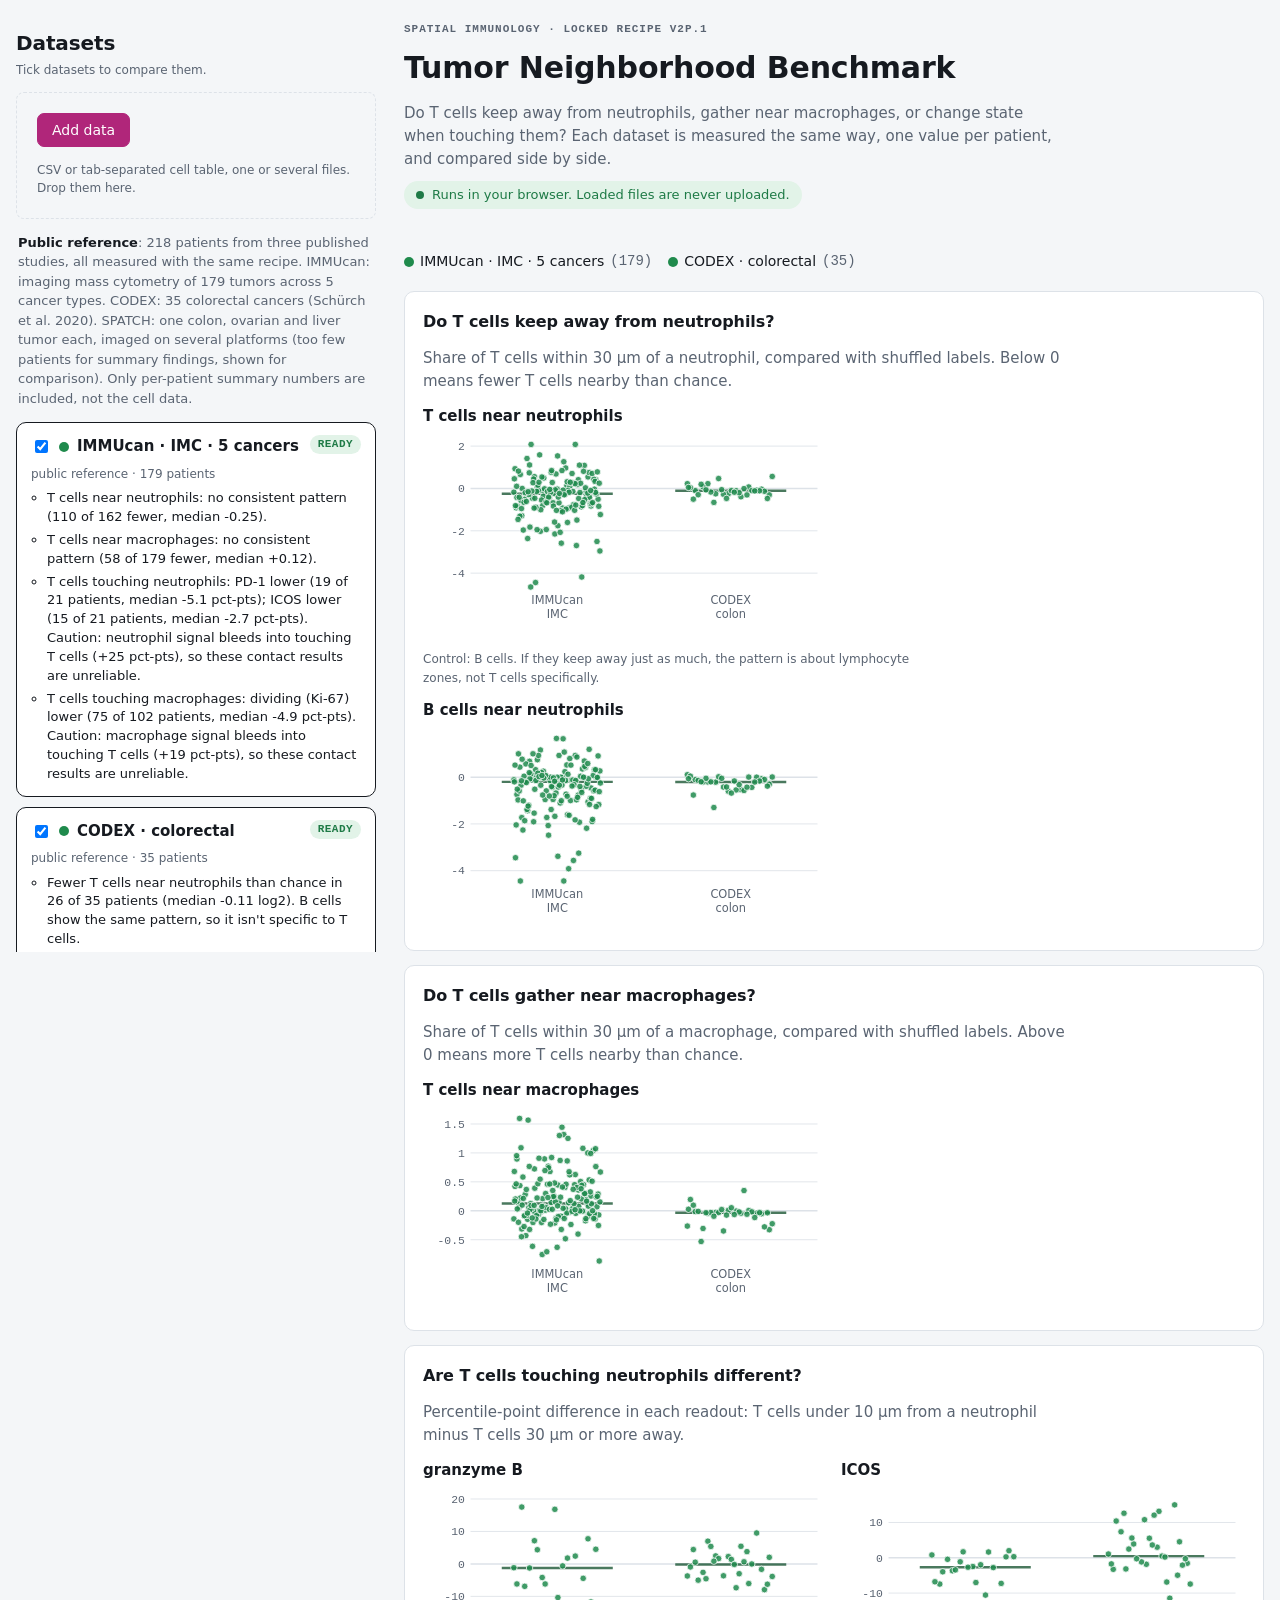
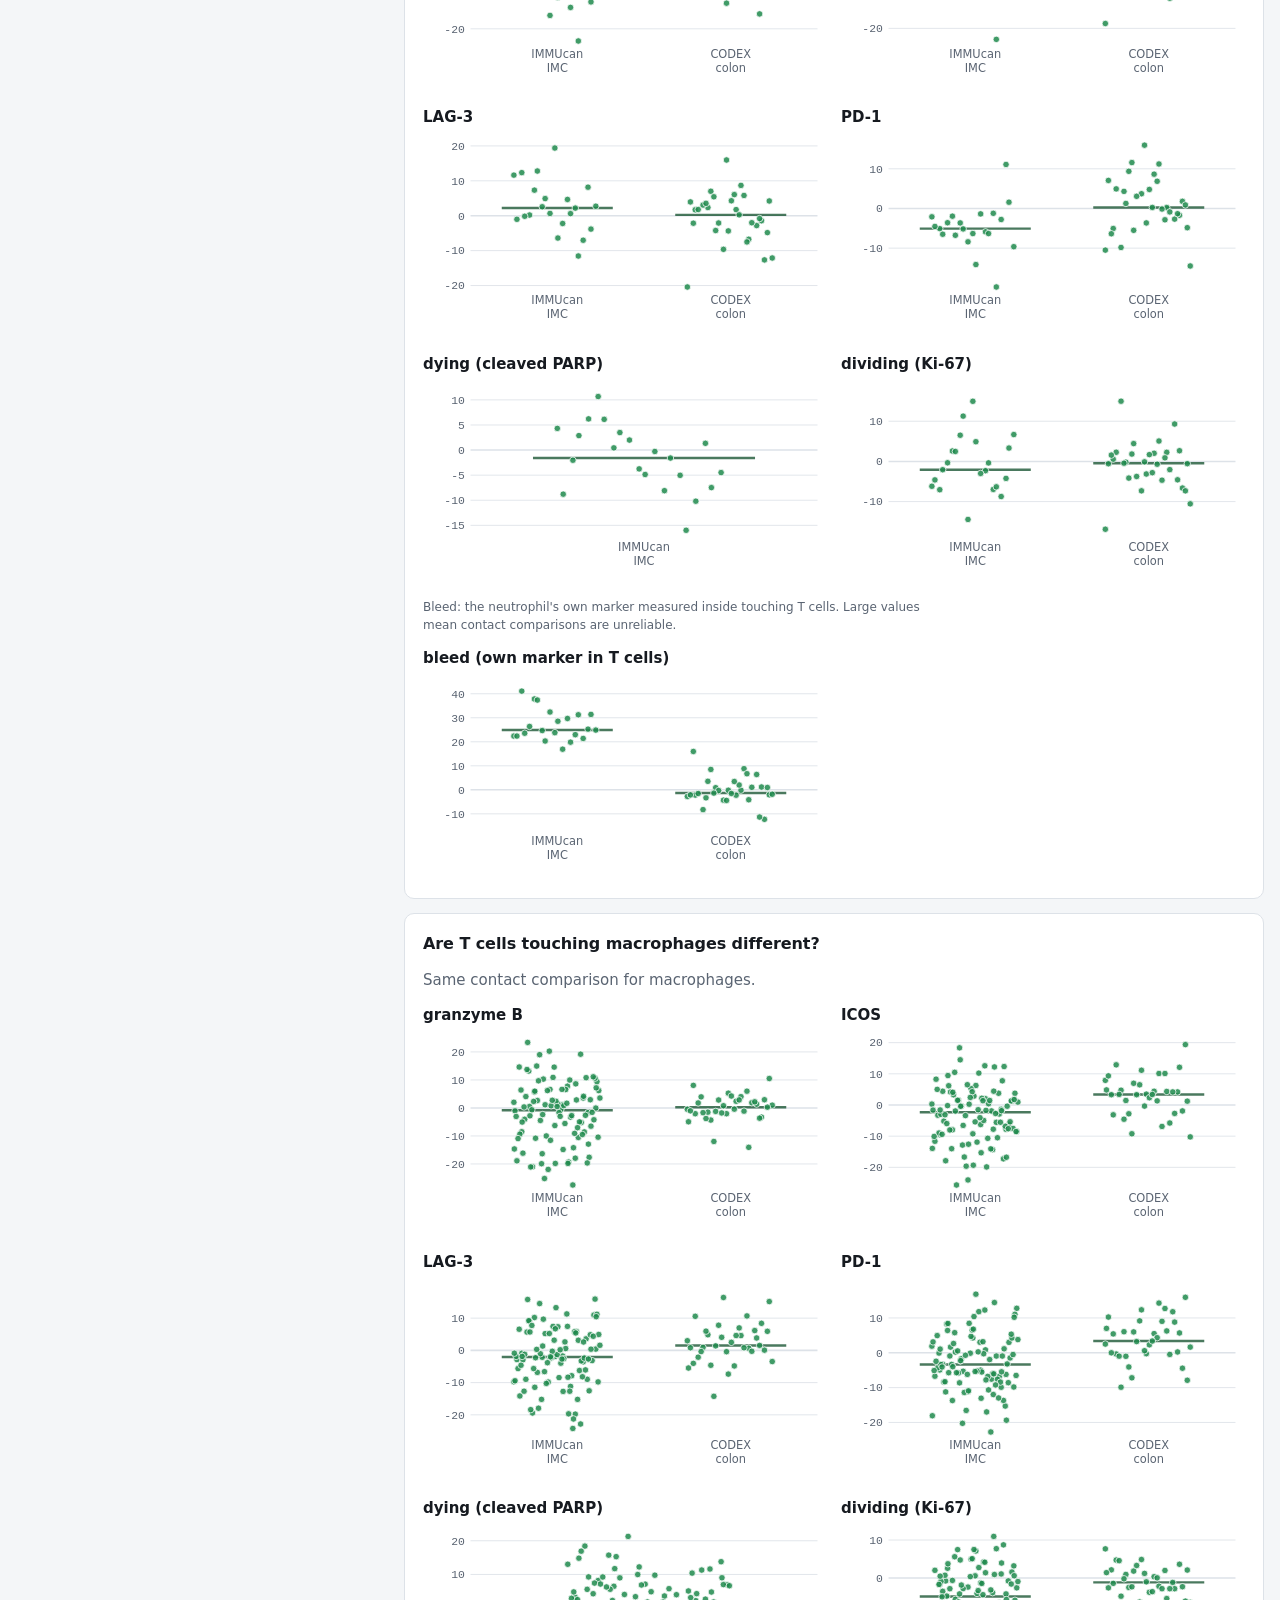
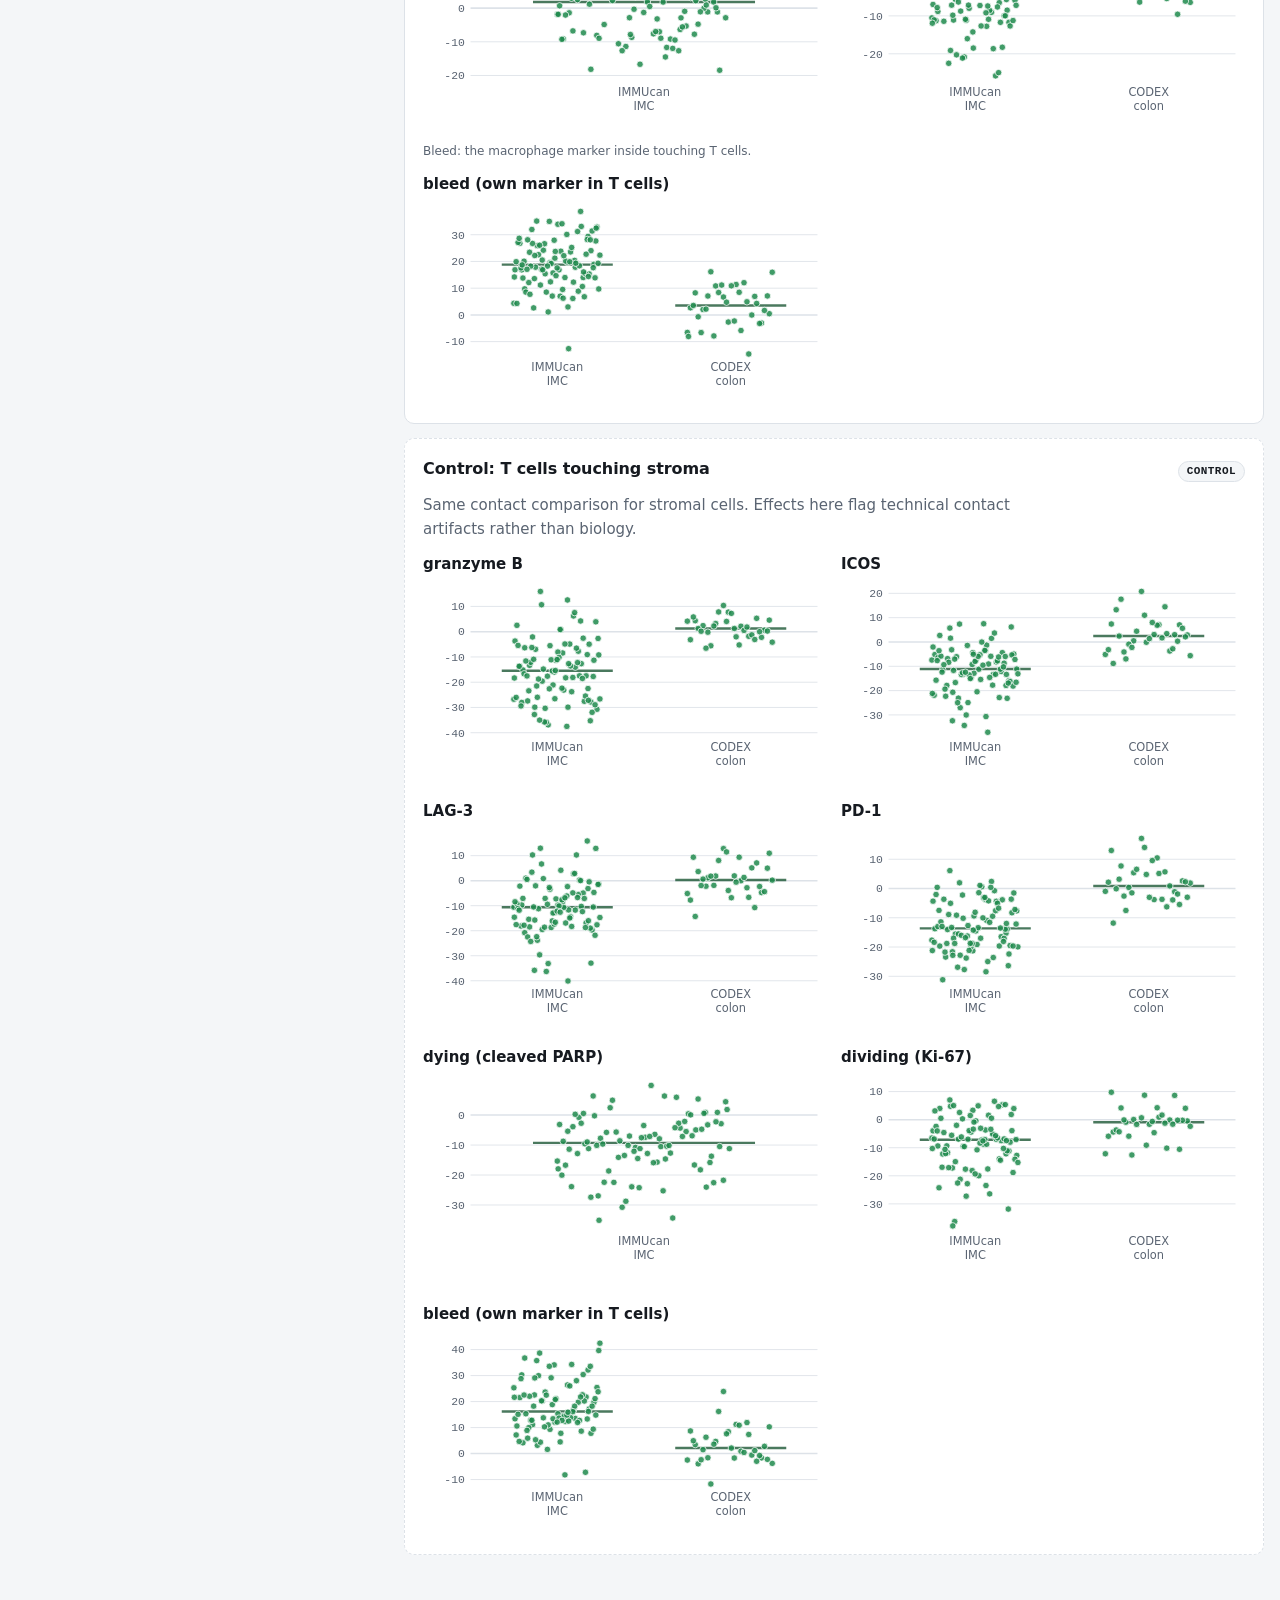
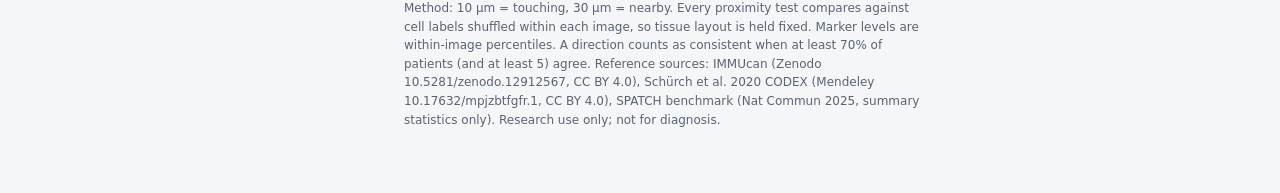
==== docs/index.html @ 11ce1fd6 "Public reference dots in green, larger, with outlines; loaded colors adjusted Co-Authored-By: Claude" ====
<!doctype html><html lang="en"><head><meta charset="utf-8"><meta name="viewport" content="width=device-width,initial-scale=1,viewport-fit=cover"><meta http-equiv="Content-Security-Policy" content="default-src 'none'; script-src 'unsafe-inline'; style-src 'unsafe-inline'; img-src data: blob:; worker-src blob:; connect-src 'none'; font-src 'none'; form-action 'none'; base-uri 'none'"><title>Tumor Neighborhood Benchmark</title><style>/* Layout: datasets panel on the left (summary findings, multi-select), comparison charts on the right; stacked on phones. */
:root {
  --bg: #f4f6f8;
  --surface: #ffffff;
  --ink: #161a20;
  --muted: #5a6472;
  --line: #dde2e8;
  --accent: #b0267a;          /* "your data" (fluorophore magenta) */
  --accent-soft: #f6e3ee;
  --ref: #1f8a4c;             /* public reference dots (green) */
  --c2: #2563d6; --c3: #b26a00; --c4: #7a3fc4;   /* further loaded datasets */
  --ref-strong: #0e4d29;     /* median line of public datasets */
  --good: #1e7a46; --good-bg: #e2f3e8;
  --warn: #9a5b00; --warn-bg: #fbefd9;
  --bad: #b3261e;  --bad-bg: #fbe4e2;
  --f-display: "IBM Plex Sans Condensed", "Arial Narrow", system-ui, sans-serif;
  --f-body: "IBM Plex Sans", system-ui, -apple-system, "Segoe UI", sans-serif;
  --f-data: "IBM Plex Mono", ui-monospace, "SF Mono", Menlo, monospace;
}
@media (prefers-color-scheme: dark) {
  :root:not([data-theme="light"]) {
    --bg: #12151a; --surface: #1a1f26; --ink: #e7ebf0; --muted: #9aa4b2; --line: #2b323c;
    --accent: #f06bb5; --accent-soft: #3a1f30; --ref: #4cc77f; --ref-strong: #b6f0cd;
    --good: #5fcf8b; --good-bg: #173324; --warn: #f0b552; --warn-bg: #3a2c12; --bad: #ff7a70; --bad-bg: #3d1a18;
    --c2: #6fa2ff; --c3: #f0a83c; --c4: #b88cff;
    color-scheme: dark;
  }
}
:root[data-theme="dark"] {
  --bg: #12151a; --surface: #1a1f26; --ink: #e7ebf0; --muted: #9aa4b2; --line: #2b323c;
  --accent: #f06bb5; --accent-soft: #3a1f30; --ref: #4cc77f; --ref-strong: #b6f0cd;
  --good: #5fcf8b; --good-bg: #173324; --warn: #f0b552; --warn-bg: #3a2c12; --bad: #ff7a70; --bad-bg: #3d1a18;
  --c2: #6fa2ff; --c3: #f0a83c; --c4: #b88cff;
    color-scheme: dark;
}
body { background: var(--bg); color: var(--ink); font: 15px/1.55 var(--f-body); margin: 0; }
.app { display: grid; grid-template-columns: minmax(290px, 360px) minmax(0, 1fr); gap: 28px; max-width: 1500px; margin: 0 auto; padding-block: 24px 64px;
  padding-left: max(16px, env(safe-area-inset-left, 0px)); padding-right: max(16px, env(safe-area-inset-right, 0px)); }
@media (max-width: 900px) { .app { grid-template-columns: minmax(0, 1fr); } .panel { position: static !important; max-height: none !important; } }
.panel { position: sticky; top: env(safe-area-inset-top, 0px); align-self: start; max-height: 100vh; overflow-y: auto; display: grid; gap: 12px; padding-block: 4px 24px; min-width: 0; }
.panel-head { display: grid; gap: 2px; }
.main { min-width: 0; display: grid; gap: 18px; align-content: start; }
.dsets { list-style: none; margin: 0; padding: 0; display: grid; gap: 10px; }
.dset { background: var(--surface); border: 1px solid var(--line); border-radius: 10px; padding: 12px 14px; display: grid; gap: 6px; min-width: 0; }
.dset.on { border-color: var(--ink); }
.dset-head { display: flex; justify-content: space-between; gap: 8px; align-items: flex-start; }
.dset-head label { display: flex; gap: 8px; align-items: center; cursor: pointer; min-width: 0; }
.dname { font-weight: 600; overflow-wrap: anywhere; }
.dmeta { font-size: 12px; color: var(--muted); }
.finds, .fails { margin: 0; padding-left: 16px; display: grid; gap: 4px; font-size: 13px; line-height: 1.45; }
.finds li.f-na { color: var(--muted); }
.swatch { display: inline-block; width: 10px; height: 10px; border-radius: 50%; flex: none; }
.bar { height: 6px; background: var(--line); border-radius: 3px; overflow: hidden; }
.bar i { display: block; height: 100%; background: var(--accent); transition: width 0.2s; }
@media (prefers-reduced-motion: reduce) { .bar i { transition: none; } }
.linkish { background: none; border: 0; padding: 0; color: var(--muted); text-decoration: underline; cursor: pointer; font: inherit; }
.detail { background: var(--surface); border: 1px solid var(--line); border-radius: 10px; padding: 18px; display: grid; gap: 10px; min-width: 0; margin-bottom: 14px; }
.detail h3 { display: flex; gap: 8px; align-items: center; }
.failbox { border-left: 3px solid var(--bad); background: var(--bad-bg); padding: 10px 14px; border-radius: 6px; }
.failbox h4 { margin: 0 0 6px; font-size: 14px; }
.failbox ul { margin: 0; padding-left: 16px; display: grid; gap: 8px; }
.vds { display: grid; gap: 4px; font-size: 13px; }
.vd { display: flex; gap: 6px; align-items: center; flex-wrap: wrap; }
.method { margin-top: 8px; }
h1, h2, h3 { font-family: var(--f-display); text-wrap: balance; margin: 0; letter-spacing: -0.005em; }
h1 { font-size: 30px; font-weight: 600; }
h2 { font-size: 20px; font-weight: 600; }
h3 { font-size: 16px; font-weight: 600; }
p { margin: 0; max-width: 68ch; }
.muted { color: var(--muted); }
.mono, .num { font-family: var(--f-data); font-variant-numeric: tabular-nums; }
.eyebrow { font: 600 11px/1 var(--f-data); letter-spacing: 0.09em; text-transform: uppercase; color: var(--muted); }

header.top { display: grid; gap: 10px; margin-bottom: 24px; }
.privacy { display: inline-flex; align-items: center; gap: 8px; font-size: 13px; color: var(--good); background: var(--good-bg);
  border-radius: 999px; padding: 4px 12px; width: fit-content; }
.privacy::before { content: ""; width: 8px; height: 8px; border-radius: 50%; background: var(--good); }

.steps { display: grid; gap: 14px; }
.step { background: var(--surface); border: 1px solid var(--line); border-radius: 10px; padding: 18px; display: grid; gap: 14px; min-width: 0; }
.step-head { display: flex; align-items: baseline; gap: 12px; flex-wrap: wrap; }
.step-no { font: 600 13px/1 var(--f-data); color: var(--accent); }
.step[aria-disabled="true"] { opacity: 0.55; }

.drop { border: 1.5px dashed var(--line); border-radius: 8px; padding: 20px; display: flex; gap: 14px; align-items: center; flex-wrap: wrap; }
.drop.over { border-color: var(--accent); background: var(--accent-soft); }
button, .btn { font: 500 14px/1 var(--f-body); border-radius: 7px; border: 1px solid var(--line); background: var(--surface); color: var(--ink);
  padding: 9px 14px; cursor: pointer; }
button.primary { background: var(--accent); border-color: var(--accent); color: #fff; }
button:disabled { opacity: 0.5; cursor: not-allowed; }
button:focus-visible, select:focus-visible, input:focus-visible { outline: 2px solid var(--accent); outline-offset: 2px; }
select, input[type="number"], input[type="text"] { font: 14px var(--f-body); color: var(--ink); background: var(--bg); border: 1px solid var(--line);
  border-radius: 6px; padding: 6px 8px; max-width: 100%; min-width: 0; }

.grid-map { display: grid; grid-template-columns: repeat(auto-fit, minmax(190px, 1fr)); gap: 12px; }
.field { display: grid; gap: 4px; min-width: 0; }
.field label { font-size: 12px; color: var(--muted); }
.hint { font-size: 12px; color: var(--muted); }

.tablewrap { overflow-x: auto; }
table { border-collapse: collapse; width: 100%; font-size: 13px; }
th, td { text-align: left; padding: 6px 8px; border-bottom: 1px solid var(--line); vertical-align: middle; }
th { font: 600 11px/1.2 var(--f-data); letter-spacing: 0.06em; text-transform: uppercase; color: var(--muted); }
td.num, th.num { text-align: right; }

.chip { display: inline-block; font: 600 11px/1 var(--f-data); letter-spacing: 0.04em; text-transform: uppercase; padding: 4px 8px; border-radius: 999px; white-space: nowrap; }
.chip.pass { color: var(--good); background: var(--good-bg); }
.chip.warn { color: var(--warn); background: var(--warn-bg); }
.chip.fail { color: var(--bad); background: var(--bad-bg); }
.chip.info { color: var(--ink); background: var(--bg); border: 1px solid var(--line); }
.chip.yours { color: var(--accent); background: var(--accent-soft); }

.example-note { font-size: 13px; color: var(--accent); background: var(--accent-soft); padding: 8px 12px; border-radius: 6px; }
.row { display: flex; gap: 10px; flex-wrap: wrap; align-items: center; }
.spinner { width: 14px; height: 14px; border: 2px solid var(--line); border-top-color: var(--accent); border-radius: 50%; animation: spin 0.8s linear infinite; display: inline-block; }
@keyframes spin { to { transform: rotate(360deg); } }
@media (prefers-reduced-motion: reduce) { .spinner { animation: none; } }

.claims { display: grid; gap: 14px; }
.claim { background: var(--surface); border: 1px solid var(--line); border-radius: 10px; padding: 18px; display: grid; gap: 12px; min-width: 0; }
.claim.control { border-style: dashed; }
.claim-head { display: flex; justify-content: space-between; gap: 12px; flex-wrap: wrap; align-items: baseline; }
.plots { display: grid; grid-template-columns: repeat(auto-fill, minmax(min(100%, 375px), 1fr)); gap: 14px; }
.plot { min-width: 0; display: grid; gap: 4px; }
.plot svg { width: 100%; height: auto; display: block; }
.plot b { font-size: 15px; }
.legend { display: flex; gap: 16px; flex-wrap: wrap; font-size: 14px; }
.legend span { display: inline-flex; gap: 6px; align-items: center; }
details summary { cursor: pointer; color: var(--muted); font-size: 13px; }
textarea.summary { width: 100%; min-height: 120px; font: 12px var(--f-data); color: var(--ink); background: var(--bg); border: 1px solid var(--line); border-radius: 6px; box-sizing: border-box; }
.refs label { display: inline-flex; gap: 6px; align-items: center; font-size: 13px; margin-right: 14px; }
.problem { display: flex; gap: 10px; align-items: flex-start; padding: 8px 0; width: 100%; }
.problem > div { min-width: 0; }
.bad-text { color: var(--bad); }
.pxform { display: grid; gap: 8px; font-size: 13px; background: var(--warn-bg); border-radius: 8px; padding: 10px 12px; }
.pxform .row { gap: 6px; }
.pxform input { width: 7.5em; }
.pxform button { font-size: 13px; padding: 6px 10px; }
.group-note { font-size: 13px; line-height: 1.5; color: var(--muted); padding: 2px 2px 4px; }
.group-note b { color: var(--ink); }
</style></head><body><div class="app">
  <aside class="panel" aria-label="Datasets">
    <div class="panel-head">
      <h2>Datasets</h2>
      <p class="hint">Tick datasets to compare them.</p>
    </div>
    <div class="drop" id="drop">
      <input type="file" id="file" accept=".csv,.tsv,.txt" multiple hidden>
      <button class="primary" id="pick" type="button">Add data</button>
      <span class="hint">CSV or tab-separated cell table, one or several files. Drop them here.</span>
    </div>
    <ul class="dsets" id="dsets"></ul>
  </aside>
  <main class="main">
    <header class="top">
      <span class="eyebrow">Spatial immunology · locked recipe <span id="recipe-version"></span></span>
      <h1>Tumor Neighborhood Benchmark</h1>
      <p class="muted">Do T cells keep away from neutrophils, gather near macrophages, or change state when touching them? Each dataset is measured the same way, one value per patient, and compared side by side.</p>
      <span class="privacy">Runs in your browser. Loaded files are never uploaded.</span>
    </header>
    <div class="legend" id="legend"></div>
    <div class="claims" id="claims"></div>
    <div id="details"></div>
    <p class="hint method">Method: 10 µm = touching, 30 µm = nearby. Every proximity test compares against cell labels shuffled within each image, so tissue layout is held fixed. Marker levels are within-image percentiles. A direction counts as consistent when at least 70% of patients (and at least 5) agree. Reference sources: IMMUcan (Zenodo 10.5281/zenodo.12912567, CC BY 4.0), Schürch et al. 2020 CODEX (Mendeley 10.17632/mpjzbtfgfr.1, CC BY 4.0), SPATCH benchmark (Nat Commun 2025, summary statistics only). Research use only; not for diagnosis.</p>
  </main>
</div>

<script type="application/json" id="ref-data">{"recipe":"v2p.1","datasets":[{"id":"IMMUcan_IMC_panel1","label":"IMMUcan \u00b7 IMC \u00b7 5 cancers","short":"IMMUcan IMC","n":179},{"id":"CODEX_CRC_Schurch2020","label":"CODEX \u00b7 colorectal","short":"CODEX colon","n":35},{"id":"SPATCH_COAD_xenium5k","label":"SPATCH colon \u00b7 Xenium","short":"SPATCH colon-X","n":1},{"id":"SPATCH_COAD_cosmx6k","label":"SPATCH colon \u00b7 CosMx","short":"SPATCH colon-C","n":1},{"id":"SPATCH_OV_xenium5k","label":"SPATCH ovary \u00b7 Xenium","short":"SPATCH ovary","n":1},{"id":"SPATCH_HCC_xenium5k","label":"SPATCH liver \u00b7 Xenium","short":"SPATCH liver","n":1}],"rows":[{"dataset":"CODEX_CRC_Schurch2020","patient":"1","T_near_neut_log2":0.226556,"B_near_neut_log2":0.103779,"T_near_mac_log2":-0.263945,"neutTouch_prolif_diff":-16.8845,"neutTouch_PD1_diff":-10.505637,"neutTouch_GZMB_diff":-3.701315,"neutTouch_LAG3_diff":-22.966515,"neutTouch_ICOS_diff":-18.624616,"neutTouch_bleed_neut_diff":-2.763874,"macTouch_prolif_diff":7.675357,"macTouch_PD1_diff":2.492652,"macTouch_GZMB_diff":-0.507309,"macTouch_LAG3_diff":2.992231,"macTouch_ICOS_diff":7.910424,"macTouch_bleed_mac_diff":-6.561665,"stromaTouch_prolif_diff":-12.144947,"stromaTouch_PD1_diff":-0.964778,"stromaTouch_GZMB_diff":4.17415,"stromaTouch_LAG3_diff":-5.14386,"stromaTouch_ICOS_diff":-5.126203,"stromaTouch_bleed_stroma_diff":-2.512036},{"dataset":"CODEX_CRC_Schurch2020","patient":"10","T_near_neut_log2":-0.39376,"B_near_neut_log2":-0.534732,"T_near_mac_log2":-0.04135,"neutTouch_prolif_diff":5.063665,"neutTouch_PD1_diff":11.222582,"neutTouch_GZMB_diff":5.437009,"neutTouch_LAG3_diff":8.682696,"neutTouch_ICOS_diff":13.153612,"neutTouch_bleed_neut_diff":-0.141807,"macTouch_prolif_diff":-2.178328,"macTouch_PD1_diff":14.264593,"macTouch_GZMB_diff":4.024857,"macTouch_LAG3_diff":4.57341,"macTouch_ICOS_diff":10.106117,"macTouch_bleed_mac_diff":-5.839571,"stromaTouch_prolif_diff":0.874646,"stromaTouch_PD1_diff":5.130267,"stromaTouch_GZMB_diff":2.153149,"stromaTouch_LAG3_diff":0.00015,"stromaTouch_ICOS_diff":7.067479,"stromaTouch_bleed_stroma_diff":0.917231},{"dataset":"CODEX_CRC_Schurch2020","patient":"11","T_near_neut_log2":0.227315,"B_near_neut_log2":-0.202485,"T_near_mac_log2":-0.040663,"neutTouch_prolif_diff":-0.178094,"neutTouch_PD1_diff":1.261705,"neutTouch_GZMB_diff":7.002026,"neutTouch_LAG3_diff":2.349915,"neutTouch_ICOS_diff":-3.149764,"neutTouch_bleed_neut_diff":3.55083,"macTouch_prolif_diff":0.938665,"macTouch_PD1_diff":-1.024107,"macTouch_GZMB_diff":-1.523742,"macTouch_LAG3_diff":4.850512,"macTouch_ICOS_diff":1.454997,"macTouch_bleed_mac_diff":7.084218,"stromaTouch_prolif_diff":-0.912501,"stromaTouch_PD1_diff":-7.501792,"stromaTouch_GZMB_diff":-0.196477,"stromaTouch_LAG3_diff":1.174587,"stromaTouch_ICOS_diff":-6.961161,"stromaTouch_bleed_stroma_diff":-1.605722},{"dataset":"CODEX_CRC_Schurch2020","patient":"12","T_near_neut_log2":-0.034906,"B_near_neut_log2":-0.068314,"T_near_mac_log2":-0.050195,"neutTouch_prolif_diff":2.666589,"neutTouch_PD1_diff":-1.708977,"neutTouch_GZMB_diff":-1.667237,"neutTouch_LAG3_diff":-1.4254,"neutTouch_ICOS_diff":4.535943,"neutTouch_bleed_neut_diff":1.157107,"macTouch_prolif_diff":3.614707,"macTouch_PD1_diff":5.693782,"macTouch_GZMB_diff":-3.28476,"macTouch_LAG3_diff":8.385055,"macTouch_ICOS_diff":12.082109,"macTouch_bleed_mac_diff":-3.026443,"stromaTouch_prolif_diff":-10.545526,"stromaTouch_PD1_diff":-5.458984,"stromaTouch_GZMB_diff":-2.241867,"stromaTouch_LAG3_diff":-4.758222,"stromaTouch_ICOS_diff":7.018817,"stromaTouch_bleed_stroma_diff":-1.639994},{"dataset":"CODEX_CRC_Schurch2020","patient":"13","T_near_neut_log2":-0.249961,"B_near_neut_log2":-0.602078,"T_near_mac_log2":0.008227,"neutTouch_prolif_diff":-3.134249,"neutTouch_PD1_diff":-3.651618,"neutTouch_GZMB_diff":2.2647,"neutTouch_LAG3_diff":-4.358757,"neutTouch_ICOS_diff":-1.846212,"neutTouch_bleed_neut_diff":-0.16722,"macTouch_prolif_diff":-1.026626,"macTouch_PD1_diff":-0.252487,"macTouch_GZMB_diff":5.261842,"macTouch_LAG3_diff":-7.353973,"macTouch_ICOS_diff":3.480892,"macTouch_bleed_mac_diff":-2.683602,"stromaTouch_prolif_diff":-9.107313,"stromaTouch_PD1_diff":4.808234,"stromaTouch_GZMB_diff":7.730836,"stromaTouch_LAG3_diff":-3.930666,"stromaTouch_ICOS_diff":-0.124898,"stromaTouch_bleed_stroma_diff":8.418043},{"dataset":"CODEX_CRC_Schurch2020","patient":"14","T_near_neut_log2":-0.102728,"B_near_neut_log2":-0.10226,"T_near_mac_log2":-0.012878,"neutTouch_prolif_diff":0.55187,"neutTouch_PD1_diff":-5.047945,"neutTouch_GZMB_diff":0.53585,"neutTouch_LAG3_diff":1.699593,"neutTouch_ICOS_diff":-3.273914,"neutTouch_bleed_neut_diff":-2.189431,"macTouch_prolif_diff":-1.415937,"macTouch_PD1_diff":5.421444,"macTouch_GZMB_diff":-2.070556,"macTouch_LAG3_diff":10.556918,"macTouch_ICOS_diff":-3.150518,"macTouch_bleed_mac_diff":8.234645,"stromaTouch_prolif_diff":-4.376019,"stromaTouch_PD1_diff":-11.822094,"stromaTouch_GZMB_diff":4.369553,"stromaTouch_LAG3_diff":-14.289443,"stromaTouch_ICOS_diff":-8.828216,"stromaTouch_bleed_stroma_diff":3.441699},{"dataset":"CODEX_CRC_Schurch2020","patient":"15","T_near_neut_log2":0.070049,"B_near_neut_log2":0.002406,"T_near_mac_log2":0.004823,"neutTouch_prolif_diff":2.252559,"neutTouch_PD1_diff":0.244227,"neutTouch_GZMB_diff":-6.045726,"neutTouch_LAG3_diff":-6.74889,"neutTouch_ICOS_diff":-6.884752,"neutTouch_bleed_neut_diff":-4.112926,"macTouch_prolif_diff":-5.434188,"macTouch_PD1_diff":6.259661,"macTouch_GZMB_diff":-14.065182,"macTouch_LAG3_diff":0.649314,"macTouch_ICOS_diff":4.345431,"macTouch_bleed_mac_diff":-26.590718,"stromaTouch_prolif_diff":-10.148697,"stromaTouch_PD1_diff":-6.258913,"stromaTouch_GZMB_diff":-1.829332,"stromaTouch_LAG3_diff":-6.668517,"stromaTouch_ICOS_diff":3.454283,"stromaTouch_bleed_stroma_diff":7.34853},{"dataset":"CODEX_CRC_Schurch2020","patient":"16","T_near_neut_log2":-0.253058,"B_near_neut_log2":-0.211731,"T_near_mac_log2":-0.028686,"neutTouch_prolif_diff":4.437971,"neutTouch_PD1_diff":-5.508329,"neutTouch_GZMB_diff":2.460176,"neutTouch_LAG3_diff":-4.233341,"neutTouch_ICOS_diff":3.913202,"neutTouch_bleed_neut_diff":0.885736,"macTouch_prolif_diff":1.816856,"macTouch_PD1_diff":5.992439,"macTouch_GZMB_diff":-1.247149,"macTouch_LAG3_diff":1.406286,"macTouch_ICOS_diff":6.960584,"macTouch_bleed_mac_diff":10.837686,"stromaTouch_prolif_diff":0.053602,"stromaTouch_PD1_diff":5.413708,"stromaTouch_GZMB_diff":3.226749,"stromaTouch_LAG3_diff":1.842099,"stromaTouch_ICOS_diff":0.454899,"stromaTouch_bleed_stroma_diff":4.686074},{"dataset":"CODEX_CRC_Schurch2020","patient":"17","T_near_neut_log2":-0.305042,"B_near_neut_log2":-0.299744,"T_near_mac_log2":-0.32711,"neutTouch_prolif_diff":-0.571639,"neutTouch_PD1_diff":-4.833162,"neutTouch_GZMB_diff":2.032678,"neutTouch_LAG3_diff":4.226167,"neutTouch_ICOS_diff":-1.534342,"neutTouch_bleed_neut_diff":-2.059238,"macTouch_prolif_diff":2.080058,"macTouch_PD1_diff":-7.886888,"macTouch_GZMB_diff":10.520523,"macTouch_LAG3_diff":15.149173,"macTouch_ICOS_diff":1.222709,"macTouch_bleed_mac_diff":0.463491,"stromaTouch_prolif_diff":-0.473734,"stromaTouch_PD1_diff":-2.976102,"stromaTouch_GZMB_diff":4.58554,"stromaTouch_LAG3_diff":10.975777,"stromaTouch_ICOS_diff":2.911184,"stromaTouch_bleed_stroma_diff":10.250577},{"dataset":"CODEX_CRC_Schurch2020","patient":"18","T_near_neut_log2":-0.107269,"B_near_neut_log2":-0.546063,"T_near_mac_log2":-0.004317,"neutTouch_prolif_diff":2.024931,"neutTouch_PD1_diff":8.653551,"neutTouch_GZMB_diff":-7.353146,"neutTouch_LAG3_diff":1.757755,"neutTouch_ICOS_diff":12.082411,"neutTouch_bleed_neut_diff":-2.241368,"macTouch_prolif_diff":0.337483,"macTouch_PD1_diff":5.51903,"macTouch_GZMB_diff":2.376998,"macTouch_LAG3_diff":4.606226,"macTouch_ICOS_diff":4.41201,"macTouch_bleed_mac_diff":11.381652,"stromaTouch_prolif_diff":null,"stromaTouch_PD1_diff":null,"stromaTouch_GZMB_diff":null,"stromaTouch_LAG3_diff":null,"stromaTouch_ICOS_diff":null,"stromaTouch_bleed_stroma_diff":null},{"dataset":"CODEX_CRC_Schurch2020","patient":"19","T_near_neut_log2":0.073523,"B_near_neut_log2":-0.207112,"T_near_mac_log2":-0.305584,"neutTouch_prolif_diff":14.977523,"neutTouch_PD1_diff":-9.823744,"neutTouch_GZMB_diff":-2.603196,"neutTouch_LAG3_diff":3.051723,"neutTouch_ICOS_diff":7.366396,"neutTouch_bleed_neut_diff":-8.251195,"macTouch_prolif_diff":-4.809106,"macTouch_PD1_diff":-9.898464,"macTouch_GZMB_diff":-1.677921,"macTouch_LAG3_diff":0.926209,"macTouch_ICOS_diff":4.731477,"macTouch_bleed_mac_diff":2.024717,"stromaTouch_prolif_diff":-4.614512,"stromaTouch_PD1_diff":-3.806631,"stromaTouch_GZMB_diff":-2.059109,"stromaTouch_LAG3_diff":-0.580426,"stromaTouch_ICOS_diff":3.051483,"stromaTouch_bleed_stroma_diff":11.234137},{"dataset":"CODEX_CRC_Schurch2020","patient":"2","T_near_neut_log2":-0.078599,"B_near_neut_log2":-0.002168,"T_near_mac_log2":-0.0406,"neutTouch_prolif_diff":9.296535,"neutTouch_PD1_diff":-2.696129,"neutTouch_GZMB_diff":9.530249,"neutTouch_LAG3_diff":-2.82296,"neutTouch_ICOS_diff":14.986763,"neutTouch_bleed_neut_diff":6.397114,"macTouch_prolif_diff":-2.838507,"macTouch_PD1_diff":8.804173,"macTouch_GZMB_diff":1.363399,"macTouch_LAG3_diff":3.829991,"macTouch_ICOS_diff":-2.701937,"macTouch_bleed_mac_diff":4.310344,"stromaTouch_prolif_diff":4.15701,"stromaTouch_PD1_diff":7.72081,"stromaTouch_GZMB_diff":2.392949,"stromaTouch_LAG3_diff":0.625041,"stromaTouch_ICOS_diff":17.594707,"stromaTouch_bleed_stroma_diff":1.484076},{"dataset":"CODEX_CRC_Schurch2020","patient":"20","T_near_neut_log2":-0.277985,"B_near_neut_log2":-0.42404,"T_near_mac_log2":-0.349049,"neutTouch_prolif_diff":-7.316647,"neutTouch_PD1_diff":3.704216,"neutTouch_GZMB_diff":-3.659688,"neutTouch_LAG3_diff":-9.627419,"neutTouch_ICOS_diff":-1.158917,"neutTouch_bleed_neut_diff":-4.295809,"macTouch_prolif_diff":4.866056,"macTouch_PD1_diff":12.333094,"macTouch_GZMB_diff":0.794735,"macTouch_LAG3_diff":16.422249,"macTouch_ICOS_diff":11.144814,"macTouch_bleed_mac_diff":6.672573,"stromaTouch_prolif_diff":8.638592,"stromaTouch_PD1_diff":-1.104523,"stromaTouch_GZMB_diff":5.307429,"stromaTouch_LAG3_diff":7.10413,"stromaTouch_ICOS_diff":3.015917,"stromaTouch_bleed_stroma_diff":-2.973877},{"dataset":"CODEX_CRC_Schurch2020","patient":"21","T_near_neut_log2":0.037788,"B_near_neut_log2":0.044903,"T_near_mac_log2":0.196056,"neutTouch_prolif_diff":-0.584919,"neutTouch_PD1_diff":7.071004,"neutTouch_GZMB_diff":-0.941382,"neutTouch_LAG3_diff":3.961973,"neutTouch_ICOS_diff":1.080588,"neutTouch_bleed_neut_diff":-2.128956,"macTouch_prolif_diff":-2.59646,"macTouch_PD1_diff":10.24903,"macTouch_GZMB_diff":-1.046524,"macTouch_LAG3_diff":0.799811,"macTouch_ICOS_diff":9.347049,"macTouch_bleed_mac_diff":2.649162,"stromaTouch_prolif_diff":0.641015,"stromaTouch_PD1_diff":18.911093,"stromaTouch_GZMB_diff":10.363825,"stromaTouch_LAG3_diff":12.836772,"stromaTouch_ICOS_diff":22.341719,"stromaTouch_bleed_stroma_diff":23.862124},{"dataset":"CODEX_CRC_Schurch2020","patient":"22","T_near_neut_log2":-0.008693,"B_near_neut_log2":-0.568843,"T_near_mac_log2":0.349794,"neutTouch_prolif_diff":-4.67467,"neutTouch_PD1_diff":-0.147813,"neutTouch_GZMB_diff":0.636419,"neutTouch_LAG3_diff":5.797183,"neutTouch_ICOS_diff":0.470217,"neutTouch_bleed_neut_diff":8.814285,"macTouch_prolif_diff":-2.836775,"macTouch_PD1_diff":9.029381,"macTouch_GZMB_diff":-1.128194,"macTouch_LAG3_diff":0.811447,"macTouch_ICOS_diff":-6.888528,"macTouch_bleed_mac_diff":12.041648,"stromaTouch_prolif_diff":-5.906665,"stromaTouch_PD1_diff":2.1622,"stromaTouch_GZMB_diff":-3.189066,"stromaTouch_LAG3_diff":-7.769406,"stromaTouch_ICOS_diff":-3.175624,"stromaTouch_bleed_stroma_diff":8.710197},{"dataset":"CODEX_CRC_Schurch2020","patient":"23","T_near_neut_log2":-0.170078,"B_near_neut_log2":-0.201036,"T_near_mac_log2":-0.029157,"neutTouch_prolif_diff":-4.143335,"neutTouch_PD1_diff":9.363663,"neutTouch_GZMB_diff":5.387997,"neutTouch_LAG3_diff":6.995084,"neutTouch_ICOS_diff":2.472999,"neutTouch_bleed_neut_diff":8.490229,"macTouch_prolif_diff":-2.510681,"macTouch_PD1_diff":-4.064331,"macTouch_GZMB_diff":-4.331193,"macTouch_LAG3_diff":-4.6096,"macTouch_ICOS_diff":-2.814654,"macTouch_bleed_mac_diff":16.14142,"stromaTouch_prolif_diff":1.640699,"stromaTouch_PD1_diff":-3.688425,"stromaTouch_GZMB_diff":0.516872,"stromaTouch_LAG3_diff":1.335775,"stromaTouch_ICOS_diff":1.679713,"stromaTouch_bleed_stroma_diff":0.423988},{"dataset":"CODEX_CRC_Schurch2020","patient":"24","T_near_neut_log2":-0.132444,"B_near_neut_log2":-0.099413,"T_near_mac_log2":-0.277925,"neutTouch_prolif_diff":-6.635195,"neutTouch_PD1_diff":1.784989,"neutTouch_GZMB_diff":-7.934218,"neutTouch_LAG3_diff":-12.653428,"neutTouch_ICOS_diff":-2.082992,"neutTouch_bleed_neut_diff":-12.300195,"macTouch_prolif_diff":-2.311373,"macTouch_PD1_diff":-4.440328,"macTouch_GZMB_diff":2.942974,"macTouch_LAG3_diff":0.07439,"macTouch_ICOS_diff":-1.911404,"macTouch_bleed_mac_diff":1.664404,"stromaTouch_prolif_diff":-5.870406,"stromaTouch_PD1_diff":0.37879,"stromaTouch_GZMB_diff":-5.576832,"stromaTouch_LAG3_diff":1.799113,"stromaTouch_ICOS_diff":-0.880881,"stromaTouch_bleed_stroma_diff":-13.73293},{"dataset":"CODEX_CRC_Schurch2020","patient":"25","T_near_neut_log2":-0.102767,"B_near_neut_log2":-0.680721,"T_near_mac_log2":0.051964,"neutTouch_prolif_diff":1.686818,"neutTouch_PD1_diff":4.785663,"neutTouch_GZMB_diff":1.394493,"neutTouch_LAG3_diff":4.269186,"neutTouch_ICOS_diff":5.548597,"neutTouch_bleed_neut_diff":-1.522495,"macTouch_prolif_diff":-3.782809,"macTouch_PD1_diff":2.285491,"macTouch_GZMB_diff":4.252315,"macTouch_LAG3_diff":2.493407,"macTouch_ICOS_diff":2.321953,"macTouch_bleed_mac_diff":10.88805,"stromaTouch_prolif_diff":-0.227053,"stromaTouch_PD1_diff":2.600617,"stromaTouch_GZMB_diff":0.585794,"stromaTouch_LAG3_diff":-4.374934,"stromaTouch_ICOS_diff":5.634934,"stromaTouch_bleed_stroma_diff":2.761078},{"dataset":"CODEX_CRC_Schurch2020","patient":"26","T_near_neut_log2":-0.29493,"B_near_neut_log2":-0.137504,"T_near_mac_log2":-0.010001,"neutTouch_prolif_diff":2.283227,"neutTouch_PD1_diff":4.934978,"neutTouch_GZMB_diff":-5.015837,"neutTouch_LAG3_diff":1.766481,"neutTouch_ICOS_diff":10.409175,"neutTouch_bleed_neut_diff":-1.526281,"macTouch_prolif_diff":4.701797,"macTouch_PD1_diff":-0.368882,"macTouch_GZMB_diff":1.766929,"macTouch_LAG3_diff":-2.104678,"macTouch_ICOS_diff":12.889168,"macTouch_bleed_mac_diff":-0.729702,"stromaTouch_prolif_diff":-1.6525,"stromaTouch_PD1_diff":-3.009511,"stromaTouch_GZMB_diff":7.235713,"stromaTouch_LAG3_diff":-6.827594,"stromaTouch_ICOS_diff":1.3697,"stromaTouch_bleed_stroma_diff":2.106282},{"dataset":"CODEX_CRC_Schurch2020","patient":"27","T_near_neut_log2":-0.10101,"B_near_neut_log2":-0.434028,"T_near_mac_log2":-0.018618,"neutTouch_prolif_diff":-2.053494,"neutTouch_PD1_diff":-0.870281,"neutTouch_GZMB_diff":-0.019729,"neutTouch_LAG3_diff":-2.00826,"neutTouch_ICOS_diff":-11.456214,"neutTouch_bleed_neut_diff":1.054329,"macTouch_prolif_diff":-2.835795,"macTouch_PD1_diff":-0.473886,"macTouch_GZMB_diff":1.849091,"macTouch_LAG3_diff":-0.272431,"macTouch_ICOS_diff":-5.765011,"macTouch_bleed_mac_diff":-0.04988,"stromaTouch_prolif_diff":-3.691778,"stromaTouch_PD1_diff":-0.08973,"stromaTouch_GZMB_diff":1.273026,"stromaTouch_LAG3_diff":3.620515,"stromaTouch_ICOS_diff":13.263386,"stromaTouch_bleed_stroma_diff":-3.964538},{"dataset":"CODEX_CRC_Schurch2020","patient":"28","T_near_neut_log2":0.466367,"B_near_neut_log2":0.014901,"T_near_mac_log2":-0.029047,"neutTouch_prolif_diff":-3.74237,"neutTouch_PD1_diff":3.064023,"neutTouch_GZMB_diff":1.638479,"neutTouch_LAG3_diff":-2.10315,"neutTouch_ICOS_diff":-0.26985,"neutTouch_bleed_neut_diff":-0.285918,"macTouch_prolif_diff":3.292237,"macTouch_PD1_diff":3.212588,"macTouch_GZMB_diff":2.83607,"macTouch_LAG3_diff":7.803388,"macTouch_ICOS_diff":3.315289,"macTouch_bleed_mac_diff":8.377167,"stromaTouch_prolif_diff":-0.130197,"stromaTouch_PD1_diff":0.87436,"stromaTouch_GZMB_diff":-1.240803,"stromaTouch_LAG3_diff":5.102413,"stromaTouch_ICOS_diff":-3.692556,"stromaTouch_bleed_stroma_diff":-0.595746},{"dataset":"CODEX_CRC_Schurch2020","patient":"29","T_near_neut_log2":0.568411,"B_near_neut_log2":0.00886,"T_near_mac_log2":-0.222877,"neutTouch_prolif_diff":null,"neutTouch_PD1_diff":null,"neutTouch_GZMB_diff":null,"neutTouch_LAG3_diff":null,"neutTouch_ICOS_diff":null,"neutTouch_bleed_neut_diff":null,"macTouch_prolif_diff":-6.438269,"macTouch_PD1_diff":1.618534,"macTouch_GZMB_diff":0.988263,"macTouch_LAG3_diff":-3.468234,"macTouch_ICOS_diff":-10.234236,"macTouch_bleed_mac_diff":15.969154,"stromaTouch_prolif_diff":null,"stromaTouch_PD1_diff":null,"stromaTouch_GZMB_diff":null,"stromaTouch_LAG3_diff":null,"stromaTouch_ICOS_diff":null,"stromaTouch_bleed_stroma_diff":null},{"dataset":"CODEX_CRC_Schurch2020","patient":"3","T_near_neut_log2":-0.200626,"B_near_neut_log2":-0.322569,"T_near_mac_log2":-0.019645,"neutTouch_prolif_diff":-10.572536,"neutTouch_PD1_diff":-14.492797,"neutTouch_GZMB_diff":-3.875471,"neutTouch_LAG3_diff":-12.104496,"neutTouch_ICOS_diff":-7.44499,"neutTouch_bleed_neut_diff":-1.84893,"macTouch_prolif_diff":0.025592,"macTouch_PD1_diff":4.330235,"macTouch_GZMB_diff":2.884184,"macTouch_LAG3_diff":6.966736,"macTouch_ICOS_diff":1.33409,"macTouch_bleed_mac_diff":8.4598,"stromaTouch_prolif_diff":-1.680967,"stromaTouch_PD1_diff":6.568138,"stromaTouch_GZMB_diff":7.826132,"stromaTouch_LAG3_diff":8.079672,"stromaTouch_ICOS_diff":4.419876,"stromaTouch_bleed_stroma_diff":16.208545},{"dataset":"CODEX_CRC_Schurch2020","patient":"30","T_near_neut_log2":-0.066141,"B_near_neut_log2":-0.04892,"T_near_mac_log2":-0.032658,"neutTouch_prolif_diff":-0.712699,"neutTouch_PD1_diff":6.840084,"neutTouch_GZMB_diff":-3.008426,"neutTouch_LAG3_diff":0.24016,"neutTouch_ICOS_diff":2.995251,"neutTouch_bleed_neut_diff":2.010471,"macTouch_prolif_diff":-0.233064,"macTouch_PD1_diff":6.039577,"macTouch_GZMB_diff":-3.799418,"macTouch_LAG3_diff":5.966004,"macTouch_ICOS_diff":-4.558941,"macTouch_bleed_mac_diff":2.168853,"stromaTouch_prolif_diff":-2.343375,"stromaTouch_PD1_diff":1.866362,"stromaTouch_GZMB_diff":-4.13593,"stromaTouch_LAG3_diff":0.228091,"stromaTouch_ICOS_diff":-5.61076,"stromaTouch_bleed_stroma_diff":-3.772118},{"dataset":"CODEX_CRC_Schurch2020","patient":"31","T_near_neut_log2":-0.110939,"B_near_neut_log2":-0.163171,"T_near_mac_log2":-0.031985,"neutTouch_prolif_diff":-0.44931,"neutTouch_PD1_diff":4.302333,"neutTouch_GZMB_diff":-4.551404,"neutTouch_LAG3_diff":3.544537,"neutTouch_ICOS_diff":12.623209,"neutTouch_bleed_neut_diff":-3.35737,"macTouch_prolif_diff":-9.583524,"macTouch_PD1_diff":0.230028,"macTouch_GZMB_diff":-3.648023,"macTouch_LAG3_diff":1.540127,"macTouch_ICOS_diff":4.198536,"macTouch_bleed_mac_diff":-3.214186,"stromaTouch_prolif_diff":4.233388,"stromaTouch_PD1_diff":10.47843,"stromaTouch_GZMB_diff":-5.256449,"stromaTouch_LAG3_diff":9.388151,"stromaTouch_ICOS_diff":6.881826,"stromaTouch_bleed_stroma_diff":10.88661},{"dataset":"CODEX_CRC_Schurch2020","patient":"32","T_near_neut_log2":-0.468684,"B_near_neut_log2":-0.420943,"T_near_mac_log2":-0.074129,"neutTouch_prolif_diff":-4.577689,"neutTouch_PD1_diff":-1.310672,"neutTouch_GZMB_diff":-15.410023,"neutTouch_LAG3_diff":-0.805966,"neutTouch_ICOS_diff":-4.929079,"neutTouch_bleed_neut_diff":-11.322154,"macTouch_prolif_diff":1.205823,"macTouch_PD1_diff":0.590107,"macTouch_GZMB_diff":-2.043132,"macTouch_LAG3_diff":-0.40943,"macTouch_ICOS_diff":-0.354206,"macTouch_bleed_mac_diff":4.752967,"stromaTouch_prolif_diff":-0.091788,"stromaTouch_PD1_diff":-2.593451,"stromaTouch_GZMB_diff":-6.508442,"stromaTouch_LAG3_diff":-2.224259,"stromaTouch_ICOS_diff":-4.097325,"stromaTouch_bleed_stroma_diff":6.274445},{"dataset":"CODEX_CRC_Schurch2020","patient":"33","T_near_neut_log2":-0.506019,"B_near_neut_log2":-0.765535,"T_near_mac_log2":0.09708,"neutTouch_prolif_diff":null,"neutTouch_PD1_diff":null,"neutTouch_GZMB_diff":null,"neutTouch_LAG3_diff":null,"neutTouch_ICOS_diff":null,"neutTouch_bleed_neut_diff":null,"macTouch_prolif_diff":2.120223,"macTouch_PD1_diff":0.003845,"macTouch_GZMB_diff":8.065623,"macTouch_LAG3_diff":-4.024021,"macTouch_ICOS_diff":3.311534,"macTouch_bleed_mac_diff":3.549035,"stromaTouch_prolif_diff":-0.204741,"stromaTouch_PD1_diff":-1.885351,"stromaTouch_GZMB_diff":-0.012906,"stromaTouch_LAG3_diff":-2.331131,"stromaTouch_ICOS_diff":0.322586,"stromaTouch_bleed_stroma_diff":-0.743417},{"dataset":"CODEX_CRC_Schurch2020","patient":"34","T_near_neut_log2":-0.302461,"B_near_neut_log2":-0.428604,"T_near_mac_log2":-0.059886,"neutTouch_prolif_diff":-0.110623,"neutTouch_PD1_diff":15.954665,"neutTouch_GZMB_diff":-12.08416,"neutTouch_LAG3_diff":15.958896,"neutTouch_ICOS_diff":10.792595,"neutTouch_bleed_neut_diff":-4.423027,"macTouch_prolif_diff":1.976088,"macTouch_PD1_diff":12.716495,"macTouch_GZMB_diff":6.002578,"macTouch_LAG3_diff":10.677382,"macTouch_ICOS_diff":10.110918,"macTouch_bleed_mac_diff":4.881658,"stromaTouch_prolif_diff":8.715873,"stromaTouch_PD1_diff":14.057862,"stromaTouch_GZMB_diff":4.06545,"stromaTouch_LAG3_diff":11.518432,"stromaTouch_ICOS_diff":10.981102,"stromaTouch_bleed_stroma_diff":7.581125},{"dataset":"CODEX_CRC_Schurch2020","patient":"35","T_near_neut_log2":-0.659456,"B_near_neut_log2":-1.296651,"T_near_mac_log2":-0.093867,"neutTouch_prolif_diff":null,"neutTouch_PD1_diff":null,"neutTouch_GZMB_diff":null,"neutTouch_LAG3_diff":null,"neutTouch_ICOS_diff":null,"neutTouch_bleed_neut_diff":null,"macTouch_prolif_diff":-2.322061,"macTouch_PD1_diff":-7.175159,"macTouch_GZMB_diff":-11.981237,"macTouch_LAG3_diff":-14.262973,"macTouch_ICOS_diff":-9.218261,"macTouch_bleed_mac_diff":-7.883278,"stromaTouch_prolif_diff":9.743737,"stromaTouch_PD1_diff":12.988712,"stromaTouch_GZMB_diff":5.810431,"stromaTouch_LAG3_diff":9.371914,"stromaTouch_ICOS_diff":7.372394,"stromaTouch_bleed_stroma_diff":4.920263},{"dataset":"CODEX_CRC_Schurch2020","patient":"4","T_near_neut_log2":-0.47577,"B_near_neut_log2":-0.384275,"T_near_mac_log2":-0.034842,"neutTouch_prolif_diff":1.570601,"neutTouch_PD1_diff":-6.386167,"neutTouch_GZMB_diff":4.441614,"neutTouch_LAG3_diff":-2.159956,"neutTouch_ICOS_diff":-1.722271,"neutTouch_bleed_neut_diff":15.97945,"macTouch_prolif_diff":-6.11969,"macTouch_PD1_diff":15.927364,"macTouch_GZMB_diff":0.287893,"macTouch_LAG3_diff":5.894714,"macTouch_ICOS_diff":19.360911,"macTouch_bleed_mac_diff":7.094992,"stromaTouch_prolif_diff":-1.251031,"stromaTouch_PD1_diff":5.68121,"stromaTouch_GZMB_diff":1.828966,"stromaTouch_LAG3_diff":-2.815173,"stromaTouch_ICOS_diff":14.47717,"stromaTouch_bleed_stroma_diff":11.91834},{"dataset":"CODEX_CRC_Schurch2020","patient":"5","T_near_neut_log2":-0.176967,"B_near_neut_log2":-0.162327,"T_near_mac_log2":-0.063756,"neutTouch_prolif_diff":0.889202,"neutTouch_PD1_diff":-2.843647,"neutTouch_GZMB_diff":3.794548,"neutTouch_LAG3_diff":-7.499973,"neutTouch_ICOS_diff":0.217989,"neutTouch_bleed_neut_diff":6.697635,"macTouch_prolif_diff":-3.607539,"macTouch_PD1_diff":3.382382,"macTouch_GZMB_diff":-0.407947,"macTouch_LAG3_diff":-4.83648,"macTouch_ICOS_diff":3.378488,"macTouch_bleed_mac_diff":-2.275061,"stromaTouch_prolif_diff":-12.57491,"stromaTouch_PD1_diff":-1.486966,"stromaTouch_GZMB_diff":2.233626,"stromaTouch_LAG3_diff":-1.856491,"stromaTouch_ICOS_diff":-2.244209,"stromaTouch_bleed_stroma_diff":3.607078},{"dataset":"CODEX_CRC_Schurch2020","patient":"6","T_near_neut_log2":0.196397,"B_near_neut_log2":-0.195606,"T_near_mac_log2":-0.52987,"neutTouch_prolif_diff":null,"neutTouch_PD1_diff":null,"neutTouch_GZMB_diff":null,"neutTouch_LAG3_diff":null,"neutTouch_ICOS_diff":null,"neutTouch_bleed_neut_diff":null,"macTouch_prolif_diff":4.551928,"macTouch_PD1_diff":-0.961511,"macTouch_GZMB_diff":3.954537,"macTouch_LAG3_diff":-0.372981,"macTouch_ICOS_diff":3.388246,"macTouch_bleed_mac_diff":-6.629277,"stromaTouch_prolif_diff":4.048919,"stromaTouch_PD1_diff":2.284401,"stromaTouch_GZMB_diff":0.271376,"stromaTouch_LAG3_diff":4.985513,"stromaTouch_ICOS_diff":2.110405,"stromaTouch_bleed_stroma_diff":-2.235828},{"dataset":"CODEX_CRC_Schurch2020","patient":"7","T_near_neut_log2":-0.117471,"B_near_neut_log2":-0.209366,"T_near_mac_log2":-0.11686,"neutTouch_prolif_diff":1.83224,"neutTouch_PD1_diff":11.560487,"neutTouch_GZMB_diff":0.844768,"neutTouch_LAG3_diff":5.425999,"neutTouch_ICOS_diff":5.591092,"neutTouch_bleed_neut_diff":-1.346977,"macTouch_prolif_diff":-1.168169,"macTouch_PD1_diff":11.774606,"macTouch_GZMB_diff":2.174142,"macTouch_LAG3_diff":6.15776,"macTouch_ICOS_diff":4.198912,"macTouch_bleed_mac_diff":6.922308,"stromaTouch_prolif_diff":-0.626703,"stromaTouch_PD1_diff":9.574011,"stromaTouch_GZMB_diff":1.283527,"stromaTouch_LAG3_diff":1.943068,"stromaTouch_ICOS_diff":8.031583,"stromaTouch_bleed_stroma_diff":-1.738833},{"dataset":"CODEX_CRC_Schurch2020","patient":"8","T_near_neut_log2":-0.058936,"B_near_neut_log2":-0.050405,"T_near_mac_log2":0.021907,"neutTouch_prolif_diff":-7.33106,"neutTouch_PD1_diff":0.879411,"neutTouch_GZMB_diff":-6.255324,"neutTouch_LAG3_diff":-4.851223,"neutTouch_ICOS_diff":-0.272977,"neutTouch_bleed_neut_diff":0.977823,"macTouch_prolif_diff":-6.360042,"macTouch_PD1_diff":9.166063,"macTouch_GZMB_diff":-1.766412,"macTouch_LAG3_diff":4.059059,"macTouch_ICOS_diff":6.463773,"macTouch_bleed_mac_diff":11.147843,"stromaTouch_prolif_diff":-4.33306,"stromaTouch_PD1_diff":3.18962,"stromaTouch_GZMB_diff":0.174974,"stromaTouch_LAG3_diff":-1.950512,"stromaTouch_ICOS_diff":2.444542,"stromaTouch_bleed_stroma_diff":-2.397977},{"dataset":"CODEX_CRC_Schurch2020","patient":"9","T_near_neut_log2":0.04641,"B_near_neut_log2":-0.064368,"T_near_mac_log2":0.026115,"neutTouch_prolif_diff":-2.799729,"neutTouch_PD1_diff":0.269467,"neutTouch_GZMB_diff":-0.17057,"neutTouch_LAG3_diff":6.062933,"neutTouch_ICOS_diff":3.624151,"neutTouch_bleed_neut_diff":3.476795,"macTouch_prolif_diff":1.392707,"macTouch_PD1_diff":7.012444,"macTouch_GZMB_diff":-4.94076,"macTouch_LAG3_diff":-5.462405,"macTouch_ICOS_diff":4.827591,"macTouch_bleed_mac_diff":-8.073854,"stromaTouch_prolif_diff":-1.622114,"stromaTouch_PD1_diff":-3.897402,"stromaTouch_GZMB_diff":-3.112632,"stromaTouch_LAG3_diff":-10.780458,"stromaTouch_ICOS_diff":-2.801858,"stromaTouch_bleed_stroma_diff":1.116699},{"dataset":"IMMUcan_IMC_panel1","patient":"10018889-LUNG-VAR-TIS-01-PB","T_near_neut_log2":-0.173806,"B_near_neut_log2":-0.113604,"T_near_mac_log2":-0.139526,"neutTouch_prolif_diff":-6.180703,"neutTouch_PD1_diff":-2.118151,"neutTouch_GZMB_diff":-1.179942,"neutTouch_LAG3_diff":11.641003,"neutTouch_ICOS_diff":0.788998,"neutTouch_apoptosis_diff":4.324461,"neutTouch_bleed_neut_diff":22.392409,"macTouch_prolif_diff":-10.521358,"macTouch_PD1_diff":1.910248,"macTouch_GZMB_diff":2.023361,"macTouch_LAG3_diff":-9.747632,"macTouch_ICOS_diff":0.29677,"macTouch_apoptosis_diff":-1.789081,"macTouch_bleed_mac_diff":4.345018,"stromaTouch_prolif_diff":-6.570646,"stromaTouch_PD1_diff":-17.623016,"stromaTouch_GZMB_diff":-26.720748,"stromaTouch_LAG3_diff":-10.569705,"stromaTouch_ICOS_diff":-7.441435,"stromaTouch_apoptosis_diff":-15.335009,"stromaTouch_bleed_stroma_diff":25.29879},{"dataset":"IMMUcan_IMC_panel1","patient":"10018938-LUNG-VAR-TIS-01-PB","T_near_neut_log2":-1.605427,"B_near_neut_log2":-1.606381,"T_near_mac_log2":-0.017922,"neutTouch_prolif_diff":null,"neutTouch_PD1_diff":null,"neutTouch_GZMB_diff":null,"neutTouch_LAG3_diff":null,"neutTouch_ICOS_diff":null,"neutTouch_apoptosis_diff":null,"neutTouch_bleed_neut_diff":null,"macTouch_prolif_diff":null,"macTouch_PD1_diff":null,"macTouch_GZMB_diff":null,"macTouch_LAG3_diff":null,"macTouch_ICOS_diff":null,"macTouch_apoptosis_diff":null,"macTouch_bleed_mac_diff":null,"stromaTouch_prolif_diff":null,"stromaTouch_PD1_diff":null,"stromaTouch_GZMB_diff":null,"stromaTouch_LAG3_diff":null,"stromaTouch_ICOS_diff":null,"stromaTouch_apoptosis_diff":null,"stromaTouch_bleed_stroma_diff":null},{"dataset":"IMMUcan_IMC_panel1","patient":"10019062-LUNG-VAR-TIS-01-PB","T_near_neut_log2":0.556393,"B_near_neut_log2":0.146078,"T_near_mac_log2":0.723876,"neutTouch_prolif_diff":null,"neutTouch_PD1_diff":null,"neutTouch_GZMB_diff":null,"neutTouch_LAG3_diff":null,"neutTouch_ICOS_diff":null,"neutTouch_apoptosis_diff":null,"neutTouch_bleed_neut_diff":null,"macTouch_prolif_diff":null,"macTouch_PD1_diff":null,"macTouch_GZMB_diff":null,"macTouch_LAG3_diff":null,"macTouch_ICOS_diff":null,"macTouch_apoptosis_diff":null,"macTouch_bleed_mac_diff":null,"stromaTouch_prolif_diff":-3.690163,"stromaTouch_PD1_diff":-3.714748,"stromaTouch_GZMB_diff":12.559084,"stromaTouch_LAG3_diff":-2.383181,"stromaTouch_ICOS_diff":-3.373727,"stromaTouch_apoptosis_diff":6.354091,"stromaTouch_bleed_stroma_diff":26.377566},{"dataset":"IMMUcan_IMC_panel1","patient":"10022144-LUNG-VAR-TIS-01-PB","T_near_neut_log2":0.542955,"B_near_neut_log2":-1.056584,"T_near_mac_log2":-0.092936,"neutTouch_prolif_diff":null,"neutTouch_PD1_diff":null,"neutTouch_GZMB_diff":null,"neutTouch_LAG3_diff":null,"neutTouch_ICOS_diff":null,"neutTouch_apoptosis_diff":null,"neutTouch_bleed_neut_diff":null,"macTouch_prolif_diff":1.389469,"macTouch_PD1_diff":0.827811,"macTouch_GZMB_diff":7.77903,"macTouch_LAG3_diff":7.443201,"macTouch_ICOS_diff":1.995426,"macTouch_apoptosis_diff":3.592873,"macTouch_bleed_mac_diff":19.678759,"stromaTouch_prolif_diff":-17.173871,"stromaTouch_PD1_diff":-21.620745,"stromaTouch_GZMB_diff":-32.768477,"stromaTouch_LAG3_diff":-35.828071,"stromaTouch_ICOS_diff":-32.408628,"stromaTouch_apoptosis_diff":-26.958189,"stromaTouch_bleed_stroma_diff":22.549875},{"dataset":"IMMUcan_IMC_panel1","patient":"10022146-LUNG-VAR-TIS-01-PB","T_near_neut_log2":-2.148981,"B_near_neut_log2":-1.674762,"T_near_mac_log2":-0.210501,"neutTouch_prolif_diff":null,"neutTouch_PD1_diff":null,"neutTouch_GZMB_diff":null,"neutTouch_LAG3_diff":null,"neutTouch_ICOS_diff":null,"neutTouch_apoptosis_diff":null,"neutTouch_bleed_neut_diff":null,"macTouch_prolif_diff":-0.64182,"macTouch_PD1_diff":-13.714091,"macTouch_GZMB_diff":5.692866,"macTouch_LAG3_diff":10.186601,"macTouch_ICOS_diff":-7.961454,"macTouch_apoptosis_diff":8.200781,"macTouch_bleed_mac_diff":13.573093,"stromaTouch_prolif_diff":-12.168293,"stromaTouch_PD1_diff":-15.256724,"stromaTouch_GZMB_diff":-22.52454,"stromaTouch_LAG3_diff":-3.176506,"stromaTouch_ICOS_diff":-17.852941,"stromaTouch_apoptosis_diff":0.84361,"stromaTouch_bleed_stroma_diff":32.131538},{"dataset":"IMMUcan_IMC_panel1","patient":"10022152-LUNG-VAR-TIS-01-PB","T_near_neut_log2":-1.287308,"B_near_neut_log2":-1.729216,"T_near_mac_log2":-0.313221,"neutTouch_prolif_diff":-2.319817,"neutTouch_PD1_diff":-5.890068,"neutTouch_GZMB_diff":1.788136,"neutTouch_LAG3_diff":4.650121,"neutTouch_ICOS_diff":-10.567459,"neutTouch_apoptosis_diff":-8.085228,"neutTouch_bleed_neut_diff":29.718154,"macTouch_prolif_diff":-4.206221,"macTouch_PD1_diff":-6.202085,"macTouch_GZMB_diff":-1.683995,"macTouch_LAG3_diff":-2.774776,"macTouch_ICOS_diff":-7.80362,"macTouch_apoptosis_diff":2.673398,"macTouch_bleed_mac_diff":29.364599,"stromaTouch_prolif_diff":3.319587,"stromaTouch_PD1_diff":-21.30695,"stromaTouch_GZMB_diff":-26.538408,"stromaTouch_LAG3_diff":-12.802338,"stromaTouch_ICOS_diff":-4.371961,"stromaTouch_apoptosis_diff":-24.227759,"stromaTouch_bleed_stroma_diff":12.053933},{"dataset":"IMMUcan_IMC_panel1","patient":"10031436-BREAS-VAR-TIS-01-PB","T_near_neut_log2":2.862496,"B_near_neut_log2":0.929611,"T_near_mac_log2":0.62532,"neutTouch_prolif_diff":null,"neutTouch_PD1_diff":null,"neutTouch_GZMB_diff":null,"neutTouch_LAG3_diff":null,"neutTouch_ICOS_diff":null,"neutTouch_apoptosis_diff":null,"neutTouch_bleed_neut_diff":null,"macTouch_prolif_diff":-14.230729,"macTouch_PD1_diff":4.2902,"macTouch_GZMB_diff":-6.295919,"macTouch_LAG3_diff":-1.893267,"macTouch_ICOS_diff":-9.250377,"macTouch_apoptosis_diff":12.237992,"macTouch_bleed_mac_diff":21.219782,"stromaTouch_prolif_diff":null,"stromaTouch_PD1_diff":null,"stromaTouch_GZMB_diff":null,"stromaTouch_LAG3_diff":null,"stromaTouch_ICOS_diff":null,"stromaTouch_apoptosis_diff":null,"stromaTouch_bleed_stroma_diff":null},{"dataset":"IMMUcan_IMC_panel1","patient":"10031440-GU-VAR-TIS-01-PB","T_near_neut_log2":-0.104337,"B_near_neut_log2":0.0,"T_near_mac_log2":-0.754888,"neutTouch_prolif_diff":null,"neutTouch_PD1_diff":null,"neutTouch_GZMB_diff":null,"neutTouch_LAG3_diff":null,"neutTouch_ICOS_diff":null,"neutTouch_apoptosis_diff":null,"neutTouch_bleed_neut_diff":null,"macTouch_prolif_diff":null,"macTouch_PD1_diff":null,"macTouch_GZMB_diff":null,"macTouch_LAG3_diff":null,"macTouch_ICOS_diff":null,"macTouch_apoptosis_diff":null,"macTouch_bleed_mac_diff":null,"stromaTouch_prolif_diff":null,"stromaTouch_PD1_diff":null,"stromaTouch_GZMB_diff":null,"stromaTouch_LAG3_diff":null,"stromaTouch_ICOS_diff":null,"stromaTouch_apoptosis_diff":null,"stromaTouch_bleed_stroma_diff":null},{"dataset":"IMMUcan_IMC_panel1","patient":"10031441-GU-VAR-TIS-01-PB","T_near_neut_log2":0.409039,"B_near_neut_log2":0.0,"T_near_mac_log2":0.762863,"neutTouch_prolif_diff":null,"neutTouch_PD1_diff":null,"neutTouch_GZMB_diff":null,"neutTouch_LAG3_diff":null,"neutTouch_ICOS_diff":null,"neutTouch_apoptosis_diff":null,"neutTouch_bleed_neut_diff":null,"macTouch_prolif_diff":-1.648306,"macTouch_PD1_diff":-4.907944,"macTouch_GZMB_diff":-8.512902,"macTouch_LAG3_diff":-0.901864,"macTouch_ICOS_diff":-9.521054,"macTouch_apoptosis_diff":-6.757113,"macTouch_bleed_mac_diff":16.868386,"stromaTouch_prolif_diff":4.008748,"stromaTouch_PD1_diff":-19.697328,"stromaTouch_GZMB_diff":-28.007961,"stromaTouch_LAG3_diff":-9.737753,"stromaTouch_ICOS_diff":2.705392,"stromaTouch_apoptosis_diff":-3.864461,"stromaTouch_bleed_stroma_diff":30.283185},{"dataset":"IMMUcan_IMC_panel1","patient":"10032145-THOR-VAR-TIS-01-PB","T_near_neut_log2":-0.925999,"B_near_neut_log2":0.0,"T_near_mac_log2":-0.094719,"neutTouch_prolif_diff":null,"neutTouch_PD1_diff":null,"neutTouch_GZMB_diff":null,"neutTouch_LAG3_diff":null,"neutTouch_ICOS_diff":null,"neutTouch_apoptosis_diff":null,"neutTouch_bleed_neut_diff":null,"macTouch_prolif_diff":null,"macTouch_PD1_diff":null,"macTouch_GZMB_diff":null,"macTouch_LAG3_diff":null,"macTouch_ICOS_diff":null,"macTouch_apoptosis_diff":null,"macTouch_bleed_mac_diff":null,"stromaTouch_prolif_diff":null,"stromaTouch_PD1_diff":null,"stromaTouch_GZMB_diff":null,"stromaTouch_LAG3_diff":null,"stromaTouch_ICOS_diff":null,"stromaTouch_apoptosis_diff":null,"stromaTouch_bleed_stroma_diff":null},{"dataset":"IMMUcan_IMC_panel1","patient":"10032147-THOR-VAR-TIS-01-PB","T_near_neut_log2":1.112475,"B_near_neut_log2":0.678072,"T_near_mac_log2":-0.321928,"neutTouch_prolif_diff":null,"neutTouch_PD1_diff":null,"neutTouch_GZMB_diff":null,"neutTouch_LAG3_diff":null,"neutTouch_ICOS_diff":null,"neutTouch_apoptosis_diff":null,"neutTouch_bleed_neut_diff":null,"macTouch_prolif_diff":null,"macTouch_PD1_diff":null,"macTouch_GZMB_diff":null,"macTouch_LAG3_diff":null,"macTouch_ICOS_diff":null,"macTouch_apoptosis_diff":null,"macTouch_bleed_mac_diff":null,"stromaTouch_prolif_diff":null,"stromaTouch_PD1_diff":null,"stromaTouch_GZMB_diff":null,"stromaTouch_LAG3_diff":null,"stromaTouch_ICOS_diff":null,"stromaTouch_apoptosis_diff":null,"stromaTouch_bleed_stroma_diff":null},{"dataset":"IMMUcan_IMC_panel1","patient":"10032400-GU-VAR-TIS-01-PB","T_near_neut_log2":-0.632268,"B_near_neut_log2":0.0,"T_near_mac_log2":-0.009442,"neutTouch_prolif_diff":null,"neutTouch_PD1_diff":null,"neutTouch_GZMB_diff":null,"neutTouch_LAG3_diff":null,"neutTouch_ICOS_diff":null,"neutTouch_apoptosis_diff":null,"neutTouch_bleed_neut_diff":null,"macTouch_prolif_diff":null,"macTouch_PD1_diff":null,"macTouch_GZMB_diff":null,"macTouch_LAG3_diff":null,"macTouch_ICOS_diff":null,"macTouch_apoptosis_diff":null,"macTouch_bleed_mac_diff":null,"stromaTouch_prolif_diff":-5.353983,"stromaTouch_PD1_diff":-23.586003,"stromaTouch_GZMB_diff":-14.032782,"stromaTouch_LAG3_diff":-11.754489,"stromaTouch_ICOS_diff":-13.354833,"stromaTouch_apoptosis_diff":-4.327664,"stromaTouch_bleed_stroma_diff":13.497545},{"dataset":"IMMUcan_IMC_panel1","patient":"10032401-HN-VAR-TIS-01-PB","T_near_neut_log2":-0.070389,"B_near_neut_log2":-0.137504,"T_near_mac_log2":0.678072,"neutTouch_prolif_diff":null,"neutTouch_PD1_diff":null,"neutTouch_GZMB_diff":null,"neutTouch_LAG3_diff":null,"neutTouch_ICOS_diff":null,"neutTouch_apoptosis_diff":null,"neutTouch_bleed_neut_diff":null,"macTouch_prolif_diff":null,"macTouch_PD1_diff":null,"macTouch_GZMB_diff":null,"macTouch_LAG3_diff":null,"macTouch_ICOS_diff":null,"macTouch_apoptosis_diff":null,"macTouch_bleed_mac_diff":null,"stromaTouch_prolif_diff":null,"stromaTouch_PD1_diff":null,"stromaTouch_GZMB_diff":null,"stromaTouch_LAG3_diff":null,"stromaTouch_ICOS_diff":null,"stromaTouch_apoptosis_diff":null,"stromaTouch_bleed_stroma_diff":null},{"dataset":"IMMUcan_IMC_panel1","patient":"10032890-THOR-VAR-TIS-01-PB","T_near_neut_log2":-0.425306,"B_near_neut_log2":-0.741082,"T_near_mac_log2":0.895663,"neutTouch_prolif_diff":null,"neutTouch_PD1_diff":null,"neutTouch_GZMB_diff":null,"neutTouch_LAG3_diff":null,"neutTouch_ICOS_diff":null,"neutTouch_apoptosis_diff":null,"neutTouch_bleed_neut_diff":null,"macTouch_prolif_diff":null,"macTouch_PD1_diff":null,"macTouch_GZMB_diff":null,"macTouch_LAG3_diff":null,"macTouch_ICOS_diff":null,"macTouch_apoptosis_diff":null,"macTouch_bleed_mac_diff":null,"stromaTouch_prolif_diff":null,"stromaTouch_PD1_diff":null,"stromaTouch_GZMB_diff":null,"stromaTouch_LAG3_diff":null,"stromaTouch_ICOS_diff":null,"stromaTouch_apoptosis_diff":null,"stromaTouch_bleed_stroma_diff":null},{"dataset":"IMMUcan_IMC_panel1","patient":"10033282-GU-VAR-TIS-01-PB","T_near_neut_log2":0.196028,"B_near_neut_log2":-1.0,"T_near_mac_log2":-0.019601,"neutTouch_prolif_diff":null,"neutTouch_PD1_diff":null,"neutTouch_GZMB_diff":null,"neutTouch_LAG3_diff":null,"neutTouch_ICOS_diff":null,"neutTouch_apoptosis_diff":null,"neutTouch_bleed_neut_diff":null,"macTouch_prolif_diff":null,"macTouch_PD1_diff":null,"macTouch_GZMB_diff":null,"macTouch_LAG3_diff":null,"macTouch_ICOS_diff":null,"macTouch_apoptosis_diff":null,"macTouch_bleed_mac_diff":null,"stromaTouch_prolif_diff":-21.219005,"stromaTouch_PD1_diff":-22.787523,"stromaTouch_GZMB_diff":-19.568804,"stromaTouch_LAG3_diff":-19.512231,"stromaTouch_ICOS_diff":-27.020345,"stromaTouch_apoptosis_diff":-22.453462,"stromaTouch_bleed_stroma_diff":20.257632},{"dataset":"IMMUcan_IMC_panel1","patient":"10034034-THOR-VAR-TIS-01-PB","T_near_neut_log2":0.055495,"B_near_neut_log2":0.745579,"T_near_mac_log2":-0.008989,"neutTouch_prolif_diff":null,"neutTouch_PD1_diff":null,"neutTouch_GZMB_diff":null,"neutTouch_LAG3_diff":null,"neutTouch_ICOS_diff":null,"neutTouch_apoptosis_diff":null,"neutTouch_bleed_neut_diff":null,"macTouch_prolif_diff":null,"macTouch_PD1_diff":null,"macTouch_GZMB_diff":null,"macTouch_LAG3_diff":null,"macTouch_ICOS_diff":null,"macTouch_apoptosis_diff":null,"macTouch_bleed_mac_diff":null,"stromaTouch_prolif_diff":null,"stromaTouch_PD1_diff":null,"stromaTouch_GZMB_diff":null,"stromaTouch_LAG3_diff":null,"stromaTouch_ICOS_diff":null,"stromaTouch_apoptosis_diff":null,"stromaTouch_bleed_stroma_diff":null},{"dataset":"IMMUcan_IMC_panel1","patient":"10034292-GI-VAR-TIS-UNST-03","T_near_neut_log2":-0.827462,"B_near_neut_log2":-0.459432,"T_near_mac_log2":0.254857,"neutTouch_prolif_diff":null,"neutTouch_PD1_diff":null,"neutTouch_GZMB_diff":null,"neutTouch_LAG3_diff":null,"neutTouch_ICOS_diff":null,"neutTouch_apoptosis_diff":null,"neutTouch_bleed_neut_diff":null,"macTouch_prolif_diff":-18.652828,"macTouch_PD1_diff":-11.980094,"macTouch_GZMB_diff":-17.924689,"macTouch_LAG3_diff":-19.773616,"macTouch_ICOS_diff":-7.746941,"macTouch_apoptosis_diff":-6.345116,"macTouch_bleed_mac_diff":17.848626,"stromaTouch_prolif_diff":3.9342,"stromaTouch_PD1_diff":-1.512236,"stromaTouch_GZMB_diff":3.887938,"stromaTouch_LAG3_diff":12.922251,"stromaTouch_ICOS_diff":-4.977355,"stromaTouch_apoptosis_diff":-2.866273,"stromaTouch_bleed_stroma_diff":14.81805},{"dataset":"IMMUcan_IMC_panel1","patient":"10034293-GI-VAR-TIS-UNST-03","T_near_neut_log2":-1.75743,"B_near_neut_log2":-3.385431,"T_near_mac_log2":0.44594,"neutTouch_prolif_diff":null,"neutTouch_PD1_diff":null,"neutTouch_GZMB_diff":null,"neutTouch_LAG3_diff":null,"neutTouch_ICOS_diff":null,"neutTouch_apoptosis_diff":null,"neutTouch_bleed_neut_diff":null,"macTouch_prolif_diff":4.746546,"macTouch_PD1_diff":-2.325285,"macTouch_GZMB_diff":-16.353377,"macTouch_LAG3_diff":-2.142597,"macTouch_ICOS_diff":14.504726,"macTouch_apoptosis_diff":6.464953,"macTouch_bleed_mac_diff":20.50031,"stromaTouch_prolif_diff":null,"stromaTouch_PD1_diff":null,"stromaTouch_GZMB_diff":null,"stromaTouch_LAG3_diff":null,"stromaTouch_ICOS_diff":null,"stromaTouch_apoptosis_diff":null,"stromaTouch_bleed_stroma_diff":null},{"dataset":"IMMUcan_IMC_panel1","patient":"10034294-GI-VAR-TIS-UNST-03","T_near_neut_log2":-0.50839,"B_near_neut_log2":-1.862857,"T_near_mac_log2":-0.092481,"neutTouch_prolif_diff":2.588086,"neutTouch_PD1_diff":-1.9395,"neutTouch_GZMB_diff":7.16305,"neutTouch_LAG3_diff":7.332745,"neutTouch_ICOS_diff":-3.674509,"neutTouch_apoptosis_diff":10.66633,"neutTouch_bleed_neut_diff":37.800927,"macTouch_prolif_diff":3.195089,"macTouch_PD1_diff":-9.829072,"macTouch_GZMB_diff":-0.065844,"macTouch_LAG3_diff":0.38626,"macTouch_ICOS_diff":1.604752,"macTouch_apoptosis_diff":13.785277,"macTouch_bleed_mac_diff":27.667707,"stromaTouch_prolif_diff":-3.056052,"stromaTouch_PD1_diff":-17.000947,"stromaTouch_GZMB_diff":-8.445337,"stromaTouch_LAG3_diff":-8.457068,"stromaTouch_ICOS_diff":-15.412848,"stromaTouch_apoptosis_diff":-6.422232,"stromaTouch_bleed_stroma_diff":14.436488},{"dataset":"IMMUcan_IMC_panel1","patient":"10035190-THOR-VAR-TIS-01-PB","T_near_neut_log2":0.415037,"B_near_neut_log2":-0.765535,"T_near_mac_log2":0.358894,"neutTouch_prolif_diff":null,"neutTouch_PD1_diff":null,"neutTouch_GZMB_diff":null,"neutTouch_LAG3_diff":null,"neutTouch_ICOS_diff":null,"neutTouch_apoptosis_diff":null,"neutTouch_bleed_neut_diff":null,"macTouch_prolif_diff":null,"macTouch_PD1_diff":null,"macTouch_GZMB_diff":null,"macTouch_LAG3_diff":null,"macTouch_ICOS_diff":null,"macTouch_apoptosis_diff":null,"macTouch_bleed_mac_diff":null,"stromaTouch_prolif_diff":null,"stromaTouch_PD1_diff":null,"stromaTouch_GZMB_diff":null,"stromaTouch_LAG3_diff":null,"stromaTouch_ICOS_diff":null,"stromaTouch_apoptosis_diff":null,"stromaTouch_bleed_stroma_diff":null},{"dataset":"IMMUcan_IMC_panel1","patient":"10036881-HN-VAR-TIS-01-PB","T_near_neut_log2":-0.539857,"B_near_neut_log2":-0.956411,"T_near_mac_log2":0.011618,"neutTouch_prolif_diff":-4.224934,"neutTouch_PD1_diff":11.102032,"neutTouch_GZMB_diff":7.741239,"neutTouch_LAG3_diff":8.185257,"neutTouch_ICOS_diff":0.266171,"neutTouch_apoptosis_diff":1.348356,"neutTouch_bleed_neut_diff":25.282371,"macTouch_prolif_diff":-1.309663,"macTouch_PD1_diff":-4.978502,"macTouch_GZMB_diff":1.119953,"macTouch_LAG3_diff":-1.745922,"macTouch_ICOS_diff":-6.256569,"macTouch_apoptosis_diff":9.773415,"macTouch_bleed_mac_diff":9.520551,"stromaTouch_prolif_diff":-11.778515,"stromaTouch_PD1_diff":-14.039118,"stromaTouch_GZMB_diff":-13.337532,"stromaTouch_LAG3_diff":-18.478935,"stromaTouch_ICOS_diff":-6.845318,"stromaTouch_apoptosis_diff":-11.169399,"stromaTouch_bleed_stroma_diff":22.037362},{"dataset":"IMMUcan_IMC_panel1","patient":"10037091-GU-VAR-TIS-01-PB","T_near_neut_log2":-0.841302,"B_near_neut_log2":-1.169925,"T_near_mac_log2":-0.070697,"neutTouch_prolif_diff":null,"neutTouch_PD1_diff":null,"neutTouch_GZMB_diff":null,"neutTouch_LAG3_diff":null,"neutTouch_ICOS_diff":null,"neutTouch_apoptosis_diff":null,"neutTouch_bleed_neut_diff":null,"macTouch_prolif_diff":2.563784,"macTouch_PD1_diff":6.406191,"macTouch_GZMB_diff":0.523917,"macTouch_LAG3_diff":9.133452,"macTouch_ICOS_diff":-0.211119,"macTouch_apoptosis_diff":9.266247,"macTouch_bleed_mac_diff":23.417717,"stromaTouch_prolif_diff":null,"stromaTouch_PD1_diff":null,"stromaTouch_GZMB_diff":null,"stromaTouch_LAG3_diff":null,"stromaTouch_ICOS_diff":null,"stromaTouch_apoptosis_diff":null,"stromaTouch_bleed_stroma_diff":null},{"dataset":"IMMUcan_IMC_panel1","patient":"10037092-GU-VAR-TIS-01-PB","T_near_neut_log2":0.968291,"B_near_neut_log2":-0.137504,"T_near_mac_log2":0.034034,"neutTouch_prolif_diff":null,"neutTouch_PD1_diff":null,"neutTouch_GZMB_diff":null,"neutTouch_LAG3_diff":null,"neutTouch_ICOS_diff":null,"neutTouch_apoptosis_diff":null,"neutTouch_bleed_neut_diff":null,"macTouch_prolif_diff":1.048669,"macTouch_PD1_diff":-9.889626,"macTouch_GZMB_diff":3.563335,"macTouch_LAG3_diff":-3.562868,"macTouch_ICOS_diff":-1.391069,"macTouch_apoptosis_diff":2.21646,"macTouch_bleed_mac_diff":13.973279,"stromaTouch_prolif_diff":-7.468297,"stromaTouch_PD1_diff":-16.464674,"stromaTouch_GZMB_diff":-2.57606,"stromaTouch_LAG3_diff":-4.939448,"stromaTouch_ICOS_diff":-12.099366,"stromaTouch_apoptosis_diff":-4.947136,"stromaTouch_bleed_stroma_diff":30.386677},{"dataset":"IMMUcan_IMC_panel1","patient":"10037093-GU-VAR-TIS-01-PB","T_near_neut_log2":-0.465365,"B_near_neut_log2":0.11477,"T_near_mac_log2":-0.615112,"neutTouch_prolif_diff":null,"neutTouch_PD1_diff":null,"neutTouch_GZMB_diff":null,"neutTouch_LAG3_diff":null,"neutTouch_ICOS_diff":null,"neutTouch_apoptosis_diff":null,"neutTouch_bleed_neut_diff":null,"macTouch_prolif_diff":-2.40372,"macTouch_PD1_diff":-11.194119,"macTouch_GZMB_diff":6.643051,"macTouch_LAG3_diff":-2.541457,"macTouch_ICOS_diff":-24.049294,"macTouch_apoptosis_diff":-2.847286,"macTouch_bleed_mac_diff":19.489243,"stromaTouch_prolif_diff":-6.972041,"stromaTouch_PD1_diff":-12.67042,"stromaTouch_GZMB_diff":-5.551478,"stromaTouch_LAG3_diff":-3.392727,"stromaTouch_ICOS_diff":-24.93247,"stromaTouch_apoptosis_diff":-6.986061,"stromaTouch_bleed_stroma_diff":9.301412},{"dataset":"IMMUcan_IMC_panel1","patient":"10037094-GU-VAR-TIS-01-PB","T_near_neut_log2":-0.143677,"B_near_neut_log2":-0.39079,"T_near_mac_log2":0.191576,"neutTouch_prolif_diff":null,"neutTouch_PD1_diff":null,"neutTouch_GZMB_diff":null,"neutTouch_LAG3_diff":null,"neutTouch_ICOS_diff":null,"neutTouch_apoptosis_diff":null,"neutTouch_bleed_neut_diff":null,"macTouch_prolif_diff":null,"macTouch_PD1_diff":null,"macTouch_GZMB_diff":null,"macTouch_LAG3_diff":null,"macTouch_ICOS_diff":null,"macTouch_apoptosis_diff":null,"macTouch_bleed_mac_diff":null,"stromaTouch_prolif_diff":3.130605,"stromaTouch_PD1_diff":-13.728873,"stromaTouch_GZMB_diff":2.520823,"stromaTouch_LAG3_diff":-9.235531,"stromaTouch_ICOS_diff":-5.173432,"stromaTouch_apoptosis_diff":-8.736119,"stromaTouch_bleed_stroma_diff":10.581746},{"dataset":"IMMUcan_IMC_panel1","patient":"10037390-THOR-VAR-TIS-01-PB","T_near_neut_log2":-0.676568,"B_near_neut_log2":-0.95109,"T_near_mac_log2":0.212568,"neutTouch_prolif_diff":null,"neutTouch_PD1_diff":null,"neutTouch_GZMB_diff":null,"neutTouch_LAG3_diff":null,"neutTouch_ICOS_diff":null,"neutTouch_apoptosis_diff":null,"neutTouch_bleed_neut_diff":null,"macTouch_prolif_diff":2.011941,"macTouch_PD1_diff":-6.712256,"macTouch_GZMB_diff":-18.905515,"macTouch_LAG3_diff":-2.843402,"macTouch_ICOS_diff":-11.637196,"macTouch_apoptosis_diff":-9.116233,"macTouch_bleed_mac_diff":4.308683,"stromaTouch_prolif_diff":null,"stromaTouch_PD1_diff":null,"stromaTouch_GZMB_diff":null,"stromaTouch_LAG3_diff":null,"stromaTouch_ICOS_diff":null,"stromaTouch_apoptosis_diff":null,"stromaTouch_bleed_stroma_diff":null},{"dataset":"IMMUcan_IMC_panel1","patient":"10037397-THOR-VAR-TIS-01-PB","T_near_neut_log2":-1.307429,"B_near_neut_log2":null,"T_near_mac_log2":0.434403,"neutTouch_prolif_diff":null,"neutTouch_PD1_diff":null,"neutTouch_GZMB_diff":null,"neutTouch_LAG3_diff":null,"neutTouch_ICOS_diff":null,"neutTouch_apoptosis_diff":null,"neutTouch_bleed_neut_diff":null,"macTouch_prolif_diff":null,"macTouch_PD1_diff":null,"macTouch_GZMB_diff":null,"macTouch_LAG3_diff":null,"macTouch_ICOS_diff":null,"macTouch_apoptosis_diff":null,"macTouch_bleed_mac_diff":null,"stromaTouch_prolif_diff":null,"stromaTouch_PD1_diff":null,"stromaTouch_GZMB_diff":null,"stromaTouch_LAG3_diff":null,"stromaTouch_ICOS_diff":null,"stromaTouch_apoptosis_diff":null,"stromaTouch_bleed_stroma_diff":null},{"dataset":"IMMUcan_IMC_panel1","patient":"10037401-BREAS-VAR-TIS-01-PB","T_near_neut_log2":-0.765535,"B_near_neut_log2":0.431157,"T_near_mac_log2":0.014913,"neutTouch_prolif_diff":null,"neutTouch_PD1_diff":null,"neutTouch_GZMB_diff":null,"neutTouch_LAG3_diff":null,"neutTouch_ICOS_diff":null,"neutTouch_apoptosis_diff":null,"neutTouch_bleed_neut_diff":null,"macTouch_prolif_diff":-10.902758,"macTouch_PD1_diff":-10.658099,"macTouch_GZMB_diff":-3.276374,"macTouch_LAG3_diff":-11.162141,"macTouch_ICOS_diff":0.399764,"macTouch_apoptosis_diff":-9.187522,"macTouch_bleed_mac_diff":23.578234,"stromaTouch_prolif_diff":null,"stromaTouch_PD1_diff":null,"stromaTouch_GZMB_diff":null,"stromaTouch_LAG3_diff":null,"stromaTouch_ICOS_diff":null,"stromaTouch_apoptosis_diff":null,"stromaTouch_bleed_stroma_diff":null},{"dataset":"IMMUcan_IMC_panel1","patient":"10037407-GI-VAR-TIS-01-PB","T_near_neut_log2":-2.021707,"B_near_neut_log2":-3.560715,"T_near_mac_log2":-0.023191,"neutTouch_prolif_diff":null,"neutTouch_PD1_diff":null,"neutTouch_GZMB_diff":null,"neutTouch_LAG3_diff":null,"neutTouch_ICOS_diff":null,"neutTouch_apoptosis_diff":null,"neutTouch_bleed_neut_diff":null,"macTouch_prolif_diff":-5.628189,"macTouch_PD1_diff":0.218739,"macTouch_GZMB_diff":2.660859,"macTouch_LAG3_diff":-6.836401,"macTouch_ICOS_diff":-1.9356,"macTouch_apoptosis_diff":-4.869838,"macTouch_bleed_mac_diff":25.935968,"stromaTouch_prolif_diff":1.558146,"stromaTouch_PD1_diff":-4.225566,"stromaTouch_GZMB_diff":-13.546776,"stromaTouch_LAG3_diff":-14.442877,"stromaTouch_ICOS_diff":-9.067754,"stromaTouch_apoptosis_diff":-12.674756,"stromaTouch_bleed_stroma_diff":13.868039},{"dataset":"IMMUcan_IMC_panel1","patient":"10037409-GI-VAR-TIS-01-PB","T_near_neut_log2":0.435215,"B_near_neut_log2":1.163499,"T_near_mac_log2":-0.069192,"neutTouch_prolif_diff":null,"neutTouch_PD1_diff":null,"neutTouch_GZMB_diff":null,"neutTouch_LAG3_diff":null,"neutTouch_ICOS_diff":null,"neutTouch_apoptosis_diff":null,"neutTouch_bleed_neut_diff":null,"macTouch_prolif_diff":-11.714339,"macTouch_PD1_diff":3.00604,"macTouch_GZMB_diff":-6.511622,"macTouch_LAG3_diff":0.353251,"macTouch_ICOS_diff":-6.193087,"macTouch_apoptosis_diff":4.787998,"macTouch_bleed_mac_diff":24.027811,"stromaTouch_prolif_diff":-14.956901,"stromaTouch_PD1_diff":-15.54559,"stromaTouch_GZMB_diff":-25.987054,"stromaTouch_LAG3_diff":-23.80808,"stromaTouch_ICOS_diff":-16.693228,"stromaTouch_apoptosis_diff":-22.411376,"stromaTouch_bleed_stroma_diff":3.185062},{"dataset":"IMMUcan_IMC_panel1","patient":"10037785-GI-VAR-TIS-01-PB","T_near_neut_log2":-1.044676,"B_near_neut_log2":-0.584963,"T_near_mac_log2":-0.093473,"neutTouch_prolif_diff":null,"neutTouch_PD1_diff":null,"neutTouch_GZMB_diff":null,"neutTouch_LAG3_diff":null,"neutTouch_ICOS_diff":null,"neutTouch_apoptosis_diff":null,"neutTouch_bleed_neut_diff":null,"macTouch_prolif_diff":null,"macTouch_PD1_diff":null,"macTouch_GZMB_diff":null,"macTouch_LAG3_diff":null,"macTouch_ICOS_diff":null,"macTouch_apoptosis_diff":null,"macTouch_bleed_mac_diff":null,"stromaTouch_prolif_diff":-11.133723,"stromaTouch_PD1_diff":-22.383636,"stromaTouch_GZMB_diff":-27.872921,"stromaTouch_LAG3_diff":-32.942496,"stromaTouch_ICOS_diff":-15.934391,"stromaTouch_apoptosis_diff":-13.723822,"stromaTouch_bleed_stroma_diff":7.79465},{"dataset":"IMMUcan_IMC_panel1","patient":"10038218-BREAS-VAR-TIS-01-PB","T_near_neut_log2":null,"B_near_neut_log2":null,"T_near_mac_log2":-0.148214,"neutTouch_prolif_diff":null,"neutTouch_PD1_diff":null,"neutTouch_GZMB_diff":null,"neutTouch_LAG3_diff":null,"neutTouch_ICOS_diff":null,"neutTouch_apoptosis_diff":null,"neutTouch_bleed_neut_diff":null,"macTouch_prolif_diff":null,"macTouch_PD1_diff":null,"macTouch_GZMB_diff":null,"macTouch_LAG3_diff":null,"macTouch_ICOS_diff":null,"macTouch_apoptosis_diff":null,"macTouch_bleed_mac_diff":null,"stromaTouch_prolif_diff":null,"stromaTouch_PD1_diff":null,"stromaTouch_GZMB_diff":null,"stromaTouch_LAG3_diff":null,"stromaTouch_ICOS_diff":null,"stromaTouch_apoptosis_diff":null,"stromaTouch_bleed_stroma_diff":null},{"dataset":"IMMUcan_IMC_panel1","patient":"10038395-BREAS-VAR-TIS-01-PB","T_near_neut_log2":-2.364572,"B_near_neut_log2":0.0,"T_near_mac_log2":0.20467,"neutTouch_prolif_diff":null,"neutTouch_PD1_diff":null,"neutTouch_GZMB_diff":null,"neutTouch_LAG3_diff":null,"neutTouch_ICOS_diff":null,"neutTouch_apoptosis_diff":null,"neutTouch_bleed_neut_diff":null,"macTouch_prolif_diff":7.115458,"macTouch_PD1_diff":16.819108,"macTouch_GZMB_diff":1.424673,"macTouch_LAG3_diff":7.328698,"macTouch_ICOS_diff":6.268357,"macTouch_apoptosis_diff":7.115969,"macTouch_bleed_mac_diff":33.919465,"stromaTouch_prolif_diff":-0.435752,"stromaTouch_PD1_diff":-14.494324,"stromaTouch_GZMB_diff":-8.06001,"stromaTouch_LAG3_diff":-9.733832,"stromaTouch_ICOS_diff":-7.613749,"stromaTouch_apoptosis_diff":-7.397072,"stromaTouch_bleed_stroma_diff":15.304513},{"dataset":"IMMUcan_IMC_panel1","patient":"10038490-GI-VAR-TIS-01-PB","T_near_neut_log2":-0.870717,"B_near_neut_log2":-1.432959,"T_near_mac_log2":0.770132,"neutTouch_prolif_diff":null,"neutTouch_PD1_diff":null,"neutTouch_GZMB_diff":null,"neutTouch_LAG3_diff":null,"neutTouch_ICOS_diff":null,"neutTouch_apoptosis_diff":null,"neutTouch_bleed_neut_diff":null,"macTouch_prolif_diff":null,"macTouch_PD1_diff":null,"macTouch_GZMB_diff":null,"macTouch_LAG3_diff":null,"macTouch_ICOS_diff":null,"macTouch_apoptosis_diff":null,"macTouch_bleed_mac_diff":null,"stromaTouch_prolif_diff":-12.226557,"stromaTouch_PD1_diff":-31.195395,"stromaTouch_GZMB_diff":-6.376717,"stromaTouch_LAG3_diff":-20.779562,"stromaTouch_ICOS_diff":-11.451247,"stromaTouch_apoptosis_diff":-0.734877,"stromaTouch_bleed_stroma_diff":36.754285},{"dataset":"IMMUcan_IMC_panel1","patient":"10038492-GI-VAR-TIS-01-PB","T_near_neut_log2":-0.104337,"B_near_neut_log2":-0.536053,"T_near_mac_log2":0.421324,"neutTouch_prolif_diff":null,"neutTouch_PD1_diff":null,"neutTouch_GZMB_diff":null,"neutTouch_LAG3_diff":null,"neutTouch_ICOS_diff":null,"neutTouch_apoptosis_diff":null,"neutTouch_bleed_neut_diff":null,"macTouch_prolif_diff":null,"macTouch_PD1_diff":null,"macTouch_GZMB_diff":null,"macTouch_LAG3_diff":null,"macTouch_ICOS_diff":null,"macTouch_apoptosis_diff":null,"macTouch_bleed_mac_diff":null,"stromaTouch_prolif_diff":null,"stromaTouch_PD1_diff":null,"stromaTouch_GZMB_diff":null,"stromaTouch_LAG3_diff":null,"stromaTouch_ICOS_diff":null,"stromaTouch_apoptosis_diff":null,"stromaTouch_bleed_stroma_diff":null},{"dataset":"IMMUcan_IMC_panel1","patient":"10040556-GU-VAR-TIS-01-PB","T_near_neut_log2":0.929611,"B_near_neut_log2":-2.070389,"T_near_mac_log2":0.13992,"neutTouch_prolif_diff":null,"neutTouch_PD1_diff":null,"neutTouch_GZMB_diff":null,"neutTouch_LAG3_diff":null,"neutTouch_ICOS_diff":null,"neutTouch_apoptosis_diff":null,"neutTouch_bleed_neut_diff":null,"macTouch_prolif_diff":-3.541908,"macTouch_PD1_diff":-3.314043,"macTouch_GZMB_diff":-4.071126,"macTouch_LAG3_diff":-1.239852,"macTouch_ICOS_diff":4.405107,"macTouch_apoptosis_diff":14.838036,"macTouch_bleed_mac_diff":9.754186,"stromaTouch_prolif_diff":-6.991284,"stromaTouch_PD1_diff":-4.384206,"stromaTouch_GZMB_diff":-7.740792,"stromaTouch_LAG3_diff":-5.540193,"stromaTouch_ICOS_diff":-8.220469,"stromaTouch_apoptosis_diff":-5.514692,"stromaTouch_bleed_stroma_diff":19.75797},{"dataset":"IMMUcan_IMC_panel1","patient":"10040557-GU-VAR-TIS-01-PB","T_near_neut_log2":-0.926825,"B_near_neut_log2":0.514573,"T_near_mac_log2":-0.061215,"neutTouch_prolif_diff":null,"neutTouch_PD1_diff":null,"neutTouch_GZMB_diff":null,"neutTouch_LAG3_diff":null,"neutTouch_ICOS_diff":null,"neutTouch_apoptosis_diff":null,"neutTouch_bleed_neut_diff":null,"macTouch_prolif_diff":7.730366,"macTouch_PD1_diff":-0.941264,"macTouch_GZMB_diff":-10.531537,"macTouch_LAG3_diff":3.131533,"macTouch_ICOS_diff":-5.554088,"macTouch_apoptosis_diff":-5.31778,"macTouch_bleed_mac_diff":8.893192,"stromaTouch_prolif_diff":-9.517423,"stromaTouch_PD1_diff":-10.17335,"stromaTouch_GZMB_diff":-30.337104,"stromaTouch_LAG3_diff":-7.064477,"stromaTouch_ICOS_diff":-13.298878,"stromaTouch_apoptosis_diff":-8.597819,"stromaTouch_bleed_stroma_diff":23.634019},{"dataset":"IMMUcan_IMC_panel1","patient":"10040791-LUNG-VAR-TIS-01-PB","T_near_neut_log2":-4.444049,"B_near_neut_log2":-3.916477,"T_near_mac_log2":0.534209,"neutTouch_prolif_diff":null,"neutTouch_PD1_diff":null,"neutTouch_GZMB_diff":null,"neutTouch_LAG3_diff":null,"neutTouch_ICOS_diff":null,"neutTouch_apoptosis_diff":null,"neutTouch_bleed_neut_diff":null,"macTouch_prolif_diff":-2.811334,"macTouch_PD1_diff":-5.299132,"macTouch_GZMB_diff":1.15145,"macTouch_LAG3_diff":5.208456,"macTouch_ICOS_diff":-6.527392,"macTouch_apoptosis_diff":8.973355,"macTouch_bleed_mac_diff":15.384657,"stromaTouch_prolif_diff":-12.711747,"stromaTouch_PD1_diff":-7.61911,"stromaTouch_GZMB_diff":-9.209003,"stromaTouch_LAG3_diff":-1.303894,"stromaTouch_ICOS_diff":-11.122466,"stromaTouch_apoptosis_diff":1.854851,"stromaTouch_bleed_stroma_diff":39.626167},{"dataset":"IMMUcan_IMC_panel1","patient":"10040799-LUNG-VAR-TIS-01-PB","T_near_neut_log2":0.750386,"B_near_neut_log2":0.321928,"T_near_mac_log2":-0.130162,"neutTouch_prolif_diff":null,"neutTouch_PD1_diff":null,"neutTouch_GZMB_diff":null,"neutTouch_LAG3_diff":null,"neutTouch_ICOS_diff":null,"neutTouch_apoptosis_diff":null,"neutTouch_bleed_neut_diff":null,"macTouch_prolif_diff":-2.61764,"macTouch_PD1_diff":12.756015,"macTouch_GZMB_diff":6.209523,"macTouch_LAG3_diff":4.942295,"macTouch_ICOS_diff":-8.506386,"macTouch_apoptosis_diff":6.963765,"macTouch_bleed_mac_diff":9.707537,"stromaTouch_prolif_diff":null,"stromaTouch_PD1_diff":null,"stromaTouch_GZMB_diff":null,"stromaTouch_LAG3_diff":null,"stromaTouch_ICOS_diff":null,"stromaTouch_apoptosis_diff":null,"stromaTouch_bleed_stroma_diff":null},{"dataset":"IMMUcan_IMC_panel1","patient":"10040835-LUNG-VAR-TIS-01-PB","T_near_neut_log2":0.683973,"B_near_neut_log2":1.192645,"T_near_mac_log2":0.582569,"neutTouch_prolif_diff":null,"neutTouch_PD1_diff":null,"neutTouch_GZMB_diff":null,"neutTouch_LAG3_diff":null,"neutTouch_ICOS_diff":null,"neutTouch_apoptosis_diff":null,"neutTouch_bleed_neut_diff":null,"macTouch_prolif_diff":4.233824,"macTouch_PD1_diff":-0.29143,"macTouch_GZMB_diff":6.583011,"macTouch_LAG3_diff":0.579146,"macTouch_ICOS_diff":-4.950099,"macTouch_apoptosis_diff":-8.928413,"macTouch_bleed_mac_diff":20.167201,"stromaTouch_prolif_diff":null,"stromaTouch_PD1_diff":null,"stromaTouch_GZMB_diff":null,"stromaTouch_LAG3_diff":null,"stromaTouch_ICOS_diff":null,"stromaTouch_apoptosis_diff":null,"stromaTouch_bleed_stroma_diff":null},{"dataset":"IMMUcan_IMC_panel1","patient":"10041504-LUNG-VAR-TIS-01-PB","T_near_neut_log2":-0.645686,"B_near_neut_log2":-0.674468,"T_near_mac_log2":0.000591,"neutTouch_prolif_diff":14.959442,"neutTouch_PD1_diff":-6.330103,"neutTouch_GZMB_diff":16.820196,"neutTouch_LAG3_diff":19.40662,"neutTouch_ICOS_diff":-2.488028,"neutTouch_apoptosis_diff":-3.748636,"neutTouch_bleed_neut_diff":23.800008,"macTouch_prolif_diff":-19.136037,"macTouch_PD1_diff":1.619108,"macTouch_GZMB_diff":-21.033232,"macTouch_LAG3_diff":-19.421403,"macTouch_ICOS_diff":4.15503,"macTouch_apoptosis_diff":7.430447,"macTouch_bleed_mac_diff":26.737161,"stromaTouch_prolif_diff":-8.77216,"stromaTouch_PD1_diff":-3.132925,"stromaTouch_GZMB_diff":-18.276431,"stromaTouch_LAG3_diff":-16.920548,"stromaTouch_ICOS_diff":7.497653,"stromaTouch_apoptosis_diff":-10.506755,"stromaTouch_bleed_stroma_diff":12.34741},{"dataset":"IMMUcan_IMC_panel1","patient":"10041507-LUNG-VAR-TIS-01-PB","T_near_neut_log2":-2.69488,"B_near_neut_log2":-2.263034,"T_near_mac_log2":0.081005,"neutTouch_prolif_diff":null,"neutTouch_PD1_diff":null,"neutTouch_GZMB_diff":null,"neutTouch_LAG3_diff":null,"neutTouch_ICOS_diff":null,"neutTouch_apoptosis_diff":null,"neutTouch_bleed_neut_diff":null,"macTouch_prolif_diff":-10.010856,"macTouch_PD1_diff":1.137208,"macTouch_GZMB_diff":10.826953,"macTouch_LAG3_diff":3.587491,"macTouch_ICOS_diff":12.340928,"macTouch_apoptosis_diff":11.300702,"macTouch_bleed_mac_diff":22.716054,"stromaTouch_prolif_diff":null,"stromaTouch_PD1_diff":null,"stromaTouch_GZMB_diff":null,"stromaTouch_LAG3_diff":null,"stromaTouch_ICOS_diff":null,"stromaTouch_apoptosis_diff":null,"stromaTouch_bleed_stroma_diff":null},{"dataset":"IMMUcan_IMC_panel1","patient":"10041517-LUNG-VAR-TIS-01-PB","T_near_neut_log2":-0.364961,"B_near_neut_log2":-0.966748,"T_near_mac_log2":0.068687,"neutTouch_prolif_diff":null,"neutTouch_PD1_diff":null,"neutTouch_GZMB_diff":null,"neutTouch_LAG3_diff":null,"neutTouch_ICOS_diff":null,"neutTouch_apoptosis_diff":null,"neutTouch_bleed_neut_diff":null,"macTouch_prolif_diff":4.968184,"macTouch_PD1_diff":4.725064,"macTouch_GZMB_diff":10.8959,"macTouch_LAG3_diff":7.429552,"macTouch_ICOS_diff":5.264455,"macTouch_apoptosis_diff":3.390449,"macTouch_bleed_mac_diff":15.718659,"stromaTouch_prolif_diff":4.75686,"stromaTouch_PD1_diff":-5.076851,"stromaTouch_GZMB_diff":-2.09752,"stromaTouch_LAG3_diff":10.288567,"stromaTouch_ICOS_diff":1.561988,"stromaTouch_apoptosis_diff":-0.249454,"stromaTouch_bleed_stroma_diff":11.090671},{"dataset":"IMMUcan_IMC_panel1","patient":"10041542-LUNG-VAR-TIS-01-PB","T_near_neut_log2":-2.5025,"B_near_neut_log2":0.255839,"T_near_mac_log2":1.317536,"neutTouch_prolif_diff":null,"neutTouch_PD1_diff":null,"neutTouch_GZMB_diff":null,"neutTouch_LAG3_diff":null,"neutTouch_ICOS_diff":null,"neutTouch_apoptosis_diff":null,"neutTouch_bleed_neut_diff":null,"macTouch_prolif_diff":null,"macTouch_PD1_diff":null,"macTouch_GZMB_diff":null,"macTouch_LAG3_diff":null,"macTouch_ICOS_diff":null,"macTouch_apoptosis_diff":null,"macTouch_bleed_mac_diff":null,"stromaTouch_prolif_diff":null,"stromaTouch_PD1_diff":null,"stromaTouch_GZMB_diff":null,"stromaTouch_LAG3_diff":null,"stromaTouch_ICOS_diff":null,"stromaTouch_apoptosis_diff":null,"stromaTouch_bleed_stroma_diff":null},{"dataset":"IMMUcan_IMC_panel1","patient":"10041543-LUNG-VAR-TIS-01-PB","T_near_neut_log2":1.263034,"B_near_neut_log2":0.0,"T_near_mac_log2":0.125531,"neutTouch_prolif_diff":null,"neutTouch_PD1_diff":null,"neutTouch_GZMB_diff":null,"neutTouch_LAG3_diff":null,"neutTouch_ICOS_diff":null,"neutTouch_apoptosis_diff":null,"neutTouch_bleed_neut_diff":null,"macTouch_prolif_diff":null,"macTouch_PD1_diff":null,"macTouch_GZMB_diff":null,"macTouch_LAG3_diff":null,"macTouch_ICOS_diff":null,"macTouch_apoptosis_diff":null,"macTouch_bleed_mac_diff":null,"stromaTouch_prolif_diff":null,"stromaTouch_PD1_diff":null,"stromaTouch_GZMB_diff":null,"stromaTouch_LAG3_diff":null,"stromaTouch_ICOS_diff":null,"stromaTouch_apoptosis_diff":null,"stromaTouch_bleed_stroma_diff":null},{"dataset":"IMMUcan_IMC_panel1","patient":"10041558-LUNG-VAR-TIS-01-PB","T_near_neut_log2":-4.935067,"B_near_neut_log2":-7.857981,"T_near_mac_log2":0.296504,"neutTouch_prolif_diff":null,"neutTouch_PD1_diff":null,"neutTouch_GZMB_diff":null,"neutTouch_LAG3_diff":null,"neutTouch_ICOS_diff":null,"neutTouch_apoptosis_diff":null,"neutTouch_bleed_neut_diff":null,"macTouch_prolif_diff":-8.81108,"macTouch_PD1_diff":-4.316123,"macTouch_GZMB_diff":-9.360546,"macTouch_LAG3_diff":-14.160309,"macTouch_ICOS_diff":-3.29352,"macTouch_apoptosis_diff":-1.404509,"macTouch_bleed_mac_diff":26.77628,"stromaTouch_prolif_diff":-6.865132,"stromaTouch_PD1_diff":-17.058348,"stromaTouch_GZMB_diff":-17.47157,"stromaTouch_LAG3_diff":-16.896774,"stromaTouch_ICOS_diff":-8.697309,"stromaTouch_apoptosis_diff":-4.728139,"stromaTouch_bleed_stroma_diff":21.756249},{"dataset":"IMMUcan_IMC_panel1","patient":"10041562-LUNG-VAR-TIS-01-PB","T_near_neut_log2":1.08604,"B_near_neut_log2":0.141115,"T_near_mac_log2":0.14401,"neutTouch_prolif_diff":null,"neutTouch_PD1_diff":null,"neutTouch_GZMB_diff":null,"neutTouch_LAG3_diff":null,"neutTouch_ICOS_diff":null,"neutTouch_apoptosis_diff":null,"neutTouch_bleed_neut_diff":null,"macTouch_prolif_diff":null,"macTouch_PD1_diff":null,"macTouch_GZMB_diff":null,"macTouch_LAG3_diff":null,"macTouch_ICOS_diff":null,"macTouch_apoptosis_diff":null,"macTouch_bleed_mac_diff":null,"stromaTouch_prolif_diff":null,"stromaTouch_PD1_diff":null,"stromaTouch_GZMB_diff":null,"stromaTouch_LAG3_diff":null,"stromaTouch_ICOS_diff":null,"stromaTouch_apoptosis_diff":null,"stromaTouch_bleed_stroma_diff":null},{"dataset":"IMMUcan_IMC_panel1","patient":"10041565-LUNG-VAR-TIS-01-PB","T_near_neut_log2":0.763341,"B_near_neut_log2":0.692571,"T_near_mac_log2":0.143274,"neutTouch_prolif_diff":null,"neutTouch_PD1_diff":null,"neutTouch_GZMB_diff":null,"neutTouch_LAG3_diff":null,"neutTouch_ICOS_diff":null,"neutTouch_apoptosis_diff":null,"neutTouch_bleed_neut_diff":null,"macTouch_prolif_diff":-9.081652,"macTouch_PD1_diff":-7.566113,"macTouch_GZMB_diff":-14.199234,"macTouch_LAG3_diff":-21.29128,"macTouch_ICOS_diff":-1.898146,"macTouch_apoptosis_diff":3.9816,"macTouch_bleed_mac_diff":12.246974,"stromaTouch_prolif_diff":null,"stromaTouch_PD1_diff":null,"stromaTouch_GZMB_diff":null,"stromaTouch_LAG3_diff":null,"stromaTouch_ICOS_diff":null,"stromaTouch_apoptosis_diff":null,"stromaTouch_bleed_stroma_diff":null},{"dataset":"IMMUcan_IMC_panel1","patient":"10041580-LUNG-VAR-TIS-01-PB","T_near_neut_log2":-1.463947,"B_near_neut_log2":-1.384192,"T_near_mac_log2":0.015096,"neutTouch_prolif_diff":null,"neutTouch_PD1_diff":null,"neutTouch_GZMB_diff":null,"neutTouch_LAG3_diff":null,"neutTouch_ICOS_diff":null,"neutTouch_apoptosis_diff":null,"neutTouch_bleed_neut_diff":null,"macTouch_prolif_diff":-6.331689,"macTouch_PD1_diff":-5.786591,"macTouch_GZMB_diff":-4.446971,"macTouch_LAG3_diff":-1.037881,"macTouch_ICOS_diff":1.504207,"macTouch_apoptosis_diff":5.593868,"macTouch_bleed_mac_diff":11.154755,"stromaTouch_prolif_diff":-4.4111,"stromaTouch_PD1_diff":-19.885499,"stromaTouch_GZMB_diff":-21.087635,"stromaTouch_LAG3_diff":-12.946663,"stromaTouch_ICOS_diff":-14.684371,"stromaTouch_apoptosis_diff":-10.758507,"stromaTouch_bleed_stroma_diff":13.388245},{"dataset":"IMMUcan_IMC_panel1","patient":"10041761-GU-VAR-TIS-01-PB","T_near_neut_log2":-0.888639,"B_near_neut_log2":-0.970854,"T_near_mac_log2":-0.065348,"neutTouch_prolif_diff":null,"neutTouch_PD1_diff":null,"neutTouch_GZMB_diff":null,"neutTouch_LAG3_diff":null,"neutTouch_ICOS_diff":null,"neutTouch_apoptosis_diff":null,"neutTouch_bleed_neut_diff":null,"macTouch_prolif_diff":1.549119,"macTouch_PD1_diff":4.24953,"macTouch_GZMB_diff":-4.226937,"macTouch_LAG3_diff":10.938893,"macTouch_ICOS_diff":1.157564,"macTouch_apoptosis_diff":-1.116064,"macTouch_bleed_mac_diff":18.930479,"stromaTouch_prolif_diff":-9.373207,"stromaTouch_PD1_diff":-12.98381,"stromaTouch_GZMB_diff":-13.656394,"stromaTouch_LAG3_diff":-2.176888,"stromaTouch_ICOS_diff":-6.449159,"stromaTouch_apoptosis_diff":-11.360734,"stromaTouch_bleed_stroma_diff":21.512773},{"dataset":"IMMUcan_IMC_panel1","patient":"10041854-THOR-VAR-TIS-01-PB","T_near_neut_log2":-0.097297,"B_near_neut_log2":-0.118894,"T_near_mac_log2":0.511454,"neutTouch_prolif_diff":null,"neutTouch_PD1_diff":null,"neutTouch_GZMB_diff":null,"neutTouch_LAG3_diff":null,"neutTouch_ICOS_diff":null,"neutTouch_apoptosis_diff":null,"neutTouch_bleed_neut_diff":null,"macTouch_prolif_diff":null,"macTouch_PD1_diff":null,"macTouch_GZMB_diff":null,"macTouch_LAG3_diff":null,"macTouch_ICOS_diff":null,"macTouch_apoptosis_diff":null,"macTouch_bleed_mac_diff":null,"stromaTouch_prolif_diff":null,"stromaTouch_PD1_diff":null,"stromaTouch_GZMB_diff":null,"stromaTouch_LAG3_diff":null,"stromaTouch_ICOS_diff":null,"stromaTouch_apoptosis_diff":null,"stromaTouch_bleed_stroma_diff":null},{"dataset":"IMMUcan_IMC_panel1","patient":"10041962-BREAS-VAR-TIS-01-PB","T_near_neut_log2":0.707218,"B_near_neut_log2":0.929611,"T_near_mac_log2":0.14562,"neutTouch_prolif_diff":null,"neutTouch_PD1_diff":null,"neutTouch_GZMB_diff":null,"neutTouch_LAG3_diff":null,"neutTouch_ICOS_diff":null,"neutTouch_apoptosis_diff":null,"neutTouch_bleed_neut_diff":null,"macTouch_prolif_diff":2.730409,"macTouch_PD1_diff":11.805176,"macTouch_GZMB_diff":-0.610465,"macTouch_LAG3_diff":-3.972758,"macTouch_ICOS_diff":10.217018,"macTouch_apoptosis_diff":4.858802,"macTouch_bleed_mac_diff":23.838147,"stromaTouch_prolif_diff":0.510151,"stromaTouch_PD1_diff":2.425378,"stromaTouch_GZMB_diff":6.220165,"stromaTouch_LAG3_diff":2.751204,"stromaTouch_ICOS_diff":1.494249,"stromaTouch_apoptosis_diff":5.933906,"stromaTouch_bleed_stroma_diff":16.856118},{"dataset":"IMMUcan_IMC_panel1","patient":"10041973-THOR-VAR-TIS-01-PB","T_near_neut_log2":-0.679644,"B_near_neut_log2":-1.897772,"T_near_mac_log2":-0.429451,"neutTouch_prolif_diff":-7.045349,"neutTouch_PD1_diff":-5.085502,"neutTouch_GZMB_diff":17.519667,"neutTouch_LAG3_diff":12.331095,"neutTouch_ICOS_diff":-7.441409,"neutTouch_apoptosis_diff":-2.026324,"neutTouch_bleed_neut_diff":41.10009,"macTouch_prolif_diff":-0.782832,"macTouch_PD1_diff":-11.236042,"macTouch_GZMB_diff":30.106183,"macTouch_LAG3_diff":15.783033,"macTouch_ICOS_diff":-17.883821,"macTouch_apoptosis_diff":18.40103,"macTouch_bleed_mac_diff":28.097606,"stromaTouch_prolif_diff":-6.946424,"stromaTouch_PD1_diff":-15.532467,"stromaTouch_GZMB_diff":22.974128,"stromaTouch_LAG3_diff":12.980983,"stromaTouch_ICOS_diff":-23.101359,"stromaTouch_apoptosis_diff":2.462955,"stromaTouch_bleed_stroma_diff":4.37404},{"dataset":"IMMUcan_IMC_panel1","patient":"10042698-GU-VAR-TIS-01-PB","T_near_neut_log2":-0.153805,"B_near_neut_log2":0.929611,"T_near_mac_log2":0.001629,"neutTouch_prolif_diff":null,"neutTouch_PD1_diff":null,"neutTouch_GZMB_diff":null,"neutTouch_LAG3_diff":null,"neutTouch_ICOS_diff":null,"neutTouch_apoptosis_diff":null,"neutTouch_bleed_neut_diff":null,"macTouch_prolif_diff":-6.511509,"macTouch_PD1_diff":-6.805004,"macTouch_GZMB_diff":-5.19806,"macTouch_LAG3_diff":-3.268408,"macTouch_ICOS_diff":-2.894328,"macTouch_apoptosis_diff":10.397714,"macTouch_bleed_mac_diff":33.094728,"stromaTouch_prolif_diff":-3.928395,"stromaTouch_PD1_diff":-8.275474,"stromaTouch_GZMB_diff":-11.28323,"stromaTouch_LAG3_diff":-4.691653,"stromaTouch_ICOS_diff":-5.318661,"stromaTouch_apoptosis_diff":0.9122,"stromaTouch_bleed_stroma_diff":19.742666},{"dataset":"IMMUcan_IMC_panel1","patient":"10042700-GU-VAR-TIS-01-PB","T_near_neut_log2":1.099536,"B_near_neut_log2":0.567041,"T_near_mac_log2":0.05347,"neutTouch_prolif_diff":null,"neutTouch_PD1_diff":null,"neutTouch_GZMB_diff":null,"neutTouch_LAG3_diff":null,"neutTouch_ICOS_diff":null,"neutTouch_apoptosis_diff":null,"neutTouch_bleed_neut_diff":null,"macTouch_prolif_diff":null,"macTouch_PD1_diff":null,"macTouch_GZMB_diff":null,"macTouch_LAG3_diff":null,"macTouch_ICOS_diff":null,"macTouch_apoptosis_diff":null,"macTouch_bleed_mac_diff":null,"stromaTouch_prolif_diff":-19.977389,"stromaTouch_PD1_diff":-1.416223,"stromaTouch_GZMB_diff":0.742458,"stromaTouch_LAG3_diff":4.16452,"stromaTouch_ICOS_diff":-11.19755,"stromaTouch_apoptosis_diff":10.257885,"stromaTouch_bleed_stroma_diff":7.778064},{"dataset":"IMMUcan_IMC_panel1","patient":"10042701-GU-VAR-TIS-01-PB","T_near_neut_log2":-1.941732,"B_near_neut_log2":-1.925999,"T_near_mac_log2":0.15455,"neutTouch_prolif_diff":null,"neutTouch_PD1_diff":null,"neutTouch_GZMB_diff":null,"neutTouch_LAG3_diff":null,"neutTouch_ICOS_diff":null,"neutTouch_apoptosis_diff":null,"neutTouch_bleed_neut_diff":null,"macTouch_prolif_diff":null,"macTouch_PD1_diff":null,"macTouch_GZMB_diff":null,"macTouch_LAG3_diff":null,"macTouch_ICOS_diff":null,"macTouch_apoptosis_diff":null,"macTouch_bleed_mac_diff":null,"stromaTouch_prolif_diff":null,"stromaTouch_PD1_diff":null,"stromaTouch_GZMB_diff":null,"stromaTouch_LAG3_diff":null,"stromaTouch_ICOS_diff":null,"stromaTouch_apoptosis_diff":null,"stromaTouch_bleed_stroma_diff":null},{"dataset":"IMMUcan_IMC_panel1","patient":"10042702-GU-VAR-TIS-01-PB","T_near_neut_log2":-2.954196,"B_near_neut_log2":-0.584963,"T_near_mac_log2":-0.038704,"neutTouch_prolif_diff":null,"neutTouch_PD1_diff":null,"neutTouch_GZMB_diff":null,"neutTouch_LAG3_diff":null,"neutTouch_ICOS_diff":null,"neutTouch_apoptosis_diff":null,"neutTouch_bleed_neut_diff":null,"macTouch_prolif_diff":-11.177905,"macTouch_PD1_diff":-16.550238,"macTouch_GZMB_diff":-21.934083,"macTouch_LAG3_diff":-9.830277,"macTouch_ICOS_diff":-19.613337,"macTouch_apoptosis_diff":-11.382421,"macTouch_bleed_mac_diff":1.084125,"stromaTouch_prolif_diff":-12.081206,"stromaTouch_PD1_diff":-23.412688,"stromaTouch_GZMB_diff":-27.407317,"stromaTouch_LAG3_diff":-22.520729,"stromaTouch_ICOS_diff":-22.329206,"stromaTouch_apoptosis_diff":-9.576421,"stromaTouch_bleed_stroma_diff":5.932802},{"dataset":"IMMUcan_IMC_panel1","patient":"10043241-GI-VAR-TIS-UNST-03","T_near_neut_log2":0.121584,"B_near_neut_log2":0.268817,"T_near_mac_log2":-0.003914,"neutTouch_prolif_diff":null,"neutTouch_PD1_diff":null,"neutTouch_GZMB_diff":null,"neutTouch_LAG3_diff":null,"neutTouch_ICOS_diff":null,"neutTouch_apoptosis_diff":null,"neutTouch_bleed_neut_diff":null,"macTouch_prolif_diff":-7.001351,"macTouch_PD1_diff":3.145052,"macTouch_GZMB_diff":-1.05156,"macTouch_LAG3_diff":-9.430299,"macTouch_ICOS_diff":-1.648753,"macTouch_apoptosis_diff":0.702573,"macTouch_bleed_mac_diff":16.885741,"stromaTouch_prolif_diff":-13.963166,"stromaTouch_PD1_diff":-19.647438,"stromaTouch_GZMB_diff":-12.652068,"stromaTouch_LAG3_diff":-10.281608,"stromaTouch_ICOS_diff":-22.869646,"stromaTouch_apoptosis_diff":-6.906407,"stromaTouch_bleed_stroma_diff":8.618816},{"dataset":"IMMUcan_IMC_panel1","patient":"10043243-GI-VAR-TIS-UNST-03","T_near_neut_log2":0.445184,"B_near_neut_log2":0.525091,"T_near_mac_log2":0.120684,"neutTouch_prolif_diff":-6.972195,"neutTouch_PD1_diff":-1.217685,"neutTouch_GZMB_diff":2.413395,"neutTouch_LAG3_diff":2.180029,"neutTouch_ICOS_diff":-2.788985,"neutTouch_apoptosis_diff":-5.044693,"neutTouch_bleed_neut_diff":22.978493,"macTouch_prolif_diff":-12.764195,"macTouch_PD1_diff":-16.984213,"macTouch_GZMB_diff":-19.341493,"macTouch_LAG3_diff":-19.687715,"macTouch_ICOS_diff":-19.876644,"macTouch_apoptosis_diff":-11.657115,"macTouch_bleed_mac_diff":-12.64314,"stromaTouch_prolif_diff":-27.235958,"stromaTouch_PD1_diff":-23.770092,"stromaTouch_GZMB_diff":-36.898196,"stromaTouch_LAG3_diff":-33.15381,"stromaTouch_ICOS_diff":-30.025361,"stromaTouch_apoptosis_diff":-28.766568,"stromaTouch_bleed_stroma_diff":11.029172},{"dataset":"IMMUcan_IMC_panel1","patient":"10043258-BREAS-VAR-TIS-01-PB","T_near_neut_log2":-0.405992,"B_near_neut_log2":-1.906891,"T_near_mac_log2":0.246604,"neutTouch_prolif_diff":null,"neutTouch_PD1_diff":null,"neutTouch_GZMB_diff":null,"neutTouch_LAG3_diff":null,"neutTouch_ICOS_diff":null,"neutTouch_apoptosis_diff":null,"neutTouch_bleed_neut_diff":null,"macTouch_prolif_diff":-11.11149,"macTouch_PD1_diff":2.655009,"macTouch_GZMB_diff":-10.81472,"macTouch_LAG3_diff":-2.28115,"macTouch_ICOS_diff":3.279493,"macTouch_apoptosis_diff":7.143491,"macTouch_bleed_mac_diff":17.843304,"stromaTouch_prolif_diff":-3.990819,"stromaTouch_PD1_diff":-4.325784,"stromaTouch_GZMB_diff":-3.710577,"stromaTouch_LAG3_diff":-8.457428,"stromaTouch_ICOS_diff":-2.084551,"stromaTouch_apoptosis_diff":-3.141132,"stromaTouch_bleed_stroma_diff":13.379718},{"dataset":"IMMUcan_IMC_panel1","patient":"10051390-GI-VAR-TIS-01-PB","T_near_neut_log2":-0.242857,"B_near_neut_log2":-0.263034,"T_near_mac_log2":1.089267,"neutTouch_prolif_diff":null,"neutTouch_PD1_diff":null,"neutTouch_GZMB_diff":null,"neutTouch_LAG3_diff":null,"neutTouch_ICOS_diff":null,"neutTouch_apoptosis_diff":null,"neutTouch_bleed_neut_diff":null,"macTouch_prolif_diff":null,"macTouch_PD1_diff":null,"macTouch_GZMB_diff":null,"macTouch_LAG3_diff":null,"macTouch_ICOS_diff":null,"macTouch_apoptosis_diff":null,"macTouch_bleed_mac_diff":null,"stromaTouch_prolif_diff":null,"stromaTouch_PD1_diff":null,"stromaTouch_GZMB_diff":null,"stromaTouch_LAG3_diff":null,"stromaTouch_ICOS_diff":null,"stromaTouch_apoptosis_diff":null,"stromaTouch_bleed_stroma_diff":null},{"dataset":"IMMUcan_IMC_panel1","patient":"10052390-BREAS-VAR-TIS-01-PB","T_near_neut_log2":-0.568843,"B_near_neut_log2":-0.793988,"T_near_mac_log2":0.451563,"neutTouch_prolif_diff":null,"neutTouch_PD1_diff":null,"neutTouch_GZMB_diff":null,"neutTouch_LAG3_diff":null,"neutTouch_ICOS_diff":null,"neutTouch_apoptosis_diff":null,"neutTouch_bleed_neut_diff":null,"macTouch_prolif_diff":null,"macTouch_PD1_diff":null,"macTouch_GZMB_diff":null,"macTouch_LAG3_diff":null,"macTouch_ICOS_diff":null,"macTouch_apoptosis_diff":null,"macTouch_bleed_mac_diff":null,"stromaTouch_prolif_diff":null,"stromaTouch_PD1_diff":null,"stromaTouch_GZMB_diff":null,"stromaTouch_LAG3_diff":null,"stromaTouch_ICOS_diff":null,"stromaTouch_apoptosis_diff":null,"stromaTouch_bleed_stroma_diff":null},{"dataset":"IMMUcan_IMC_panel1","patient":"10052392-BREAS-VAR-TIS-UNST-03","T_near_neut_log2":-1.030588,"B_near_neut_log2":-0.341037,"T_near_mac_log2":-0.201634,"neutTouch_prolif_diff":null,"neutTouch_PD1_diff":null,"neutTouch_GZMB_diff":null,"neutTouch_LAG3_diff":null,"neutTouch_ICOS_diff":null,"neutTouch_apoptosis_diff":null,"neutTouch_bleed_neut_diff":null,"macTouch_prolif_diff":null,"macTouch_PD1_diff":null,"macTouch_GZMB_diff":null,"macTouch_LAG3_diff":null,"macTouch_ICOS_diff":null,"macTouch_apoptosis_diff":null,"macTouch_bleed_mac_diff":null,"stromaTouch_prolif_diff":null,"stromaTouch_PD1_diff":null,"stromaTouch_GZMB_diff":null,"stromaTouch_LAG3_diff":null,"stromaTouch_ICOS_diff":null,"stromaTouch_apoptosis_diff":null,"stromaTouch_bleed_stroma_diff":null},{"dataset":"IMMUcan_IMC_panel1","patient":"10057310-SPECT-VAR-TIS-01-PB","T_near_neut_log2":-0.546788,"B_near_neut_log2":-0.125477,"T_near_mac_log2":-0.141149,"neutTouch_prolif_diff":6.505565,"neutTouch_PD1_diff":-3.6499,"neutTouch_GZMB_diff":-4.172981,"neutTouch_LAG3_diff":2.572564,"neutTouch_ICOS_diff":-1.13535,"neutTouch_apoptosis_diff":0.432728,"neutTouch_bleed_neut_diff":24.675128,"macTouch_prolif_diff":-8.484148,"macTouch_PD1_diff":-3.199639,"macTouch_GZMB_diff":-17.618587,"macTouch_LAG3_diff":-12.553449,"macTouch_ICOS_diff":-0.395905,"macTouch_apoptosis_diff":-1.111147,"macTouch_bleed_mac_diff":15.338278,"stromaTouch_prolif_diff":-8.762808,"stromaTouch_PD1_diff":-10.868614,"stromaTouch_GZMB_diff":-12.659874,"stromaTouch_LAG3_diff":-11.666466,"stromaTouch_ICOS_diff":-1.303082,"stromaTouch_apoptosis_diff":-10.357046,"stromaTouch_bleed_stroma_diff":12.487892},{"dataset":"IMMUcan_IMC_panel1","patient":"10057320-SPECT-VAR-TIS-01-PB","T_near_neut_log2":null,"B_near_neut_log2":null,"T_near_mac_log2":1.444184,"neutTouch_prolif_diff":null,"neutTouch_PD1_diff":null,"neutTouch_GZMB_diff":null,"neutTouch_LAG3_diff":null,"neutTouch_ICOS_diff":null,"neutTouch_apoptosis_diff":null,"neutTouch_bleed_neut_diff":null,"macTouch_prolif_diff":null,"macTouch_PD1_diff":null,"macTouch_GZMB_diff":null,"macTouch_LAG3_diff":null,"macTouch_ICOS_diff":null,"macTouch_apoptosis_diff":null,"macTouch_bleed_mac_diff":null,"stromaTouch_prolif_diff":null,"stromaTouch_PD1_diff":null,"stromaTouch_GZMB_diff":null,"stromaTouch_LAG3_diff":null,"stromaTouch_ICOS_diff":null,"stromaTouch_apoptosis_diff":null,"stromaTouch_bleed_stroma_diff":null},{"dataset":"IMMUcan_IMC_panel1","patient":"10060017-SPECT-VAR-TIS-01-PB","T_near_neut_log2":0.333921,"B_near_neut_log2":0.199531,"T_near_mac_log2":0.052978,"neutTouch_prolif_diff":6.666594,"neutTouch_PD1_diff":-9.631551,"neutTouch_GZMB_diff":4.514853,"neutTouch_LAG3_diff":2.715914,"neutTouch_ICOS_diff":0.322418,"neutTouch_apoptosis_diff":-4.493533,"neutTouch_bleed_neut_diff":24.872296,"macTouch_prolif_diff":7.497985,"macTouch_PD1_diff":10.379934,"macTouch_GZMB_diff":2.350786,"macTouch_LAG3_diff":13.240796,"macTouch_ICOS_diff":2.839895,"macTouch_apoptosis_diff":6.868736,"macTouch_bleed_mac_diff":14.6929,"stromaTouch_prolif_diff":5.034436,"stromaTouch_PD1_diff":-16.987218,"stromaTouch_GZMB_diff":-6.965961,"stromaTouch_LAG3_diff":-2.049712,"stromaTouch_ICOS_diff":-11.669643,"stromaTouch_apoptosis_diff":-7.712213,"stromaTouch_bleed_stroma_diff":5.296035},{"dataset":"IMMUcan_IMC_panel1","patient":"10061072-SPECT-VAR-TIS-01-PB","T_near_neut_log2":0.846195,"B_near_neut_log2":-0.552541,"T_near_mac_log2":-0.004501,"neutTouch_prolif_diff":null,"neutTouch_PD1_diff":null,"neutTouch_GZMB_diff":null,"neutTouch_LAG3_diff":null,"neutTouch_ICOS_diff":null,"neutTouch_apoptosis_diff":null,"neutTouch_bleed_neut_diff":null,"macTouch_prolif_diff":null,"macTouch_PD1_diff":null,"macTouch_GZMB_diff":null,"macTouch_LAG3_diff":null,"macTouch_ICOS_diff":null,"macTouch_apoptosis_diff":null,"macTouch_bleed_mac_diff":null,"stromaTouch_prolif_diff":-11.098354,"stromaTouch_PD1_diff":-13.862542,"stromaTouch_GZMB_diff":-4.942384,"stromaTouch_LAG3_diff":-0.453901,"stromaTouch_ICOS_diff":-23.190256,"stromaTouch_apoptosis_diff":-3.261754,"stromaTouch_bleed_stroma_diff":17.196632},{"dataset":"IMMUcan_IMC_panel1","patient":"10061074-SPECT-VAR-TIS-01-PB","T_near_neut_log2":-0.290347,"B_near_neut_log2":-0.336182,"T_near_mac_log2":0.024937,"neutTouch_prolif_diff":-2.991431,"neutTouch_PD1_diff":-1.361176,"neutTouch_GZMB_diff":-0.624276,"neutTouch_LAG3_diff":-2.240201,"neutTouch_ICOS_diff":-1.985367,"neutTouch_apoptosis_diff":-0.281452,"neutTouch_bleed_neut_diff":16.915064,"macTouch_prolif_diff":-0.930665,"macTouch_PD1_diff":-3.37111,"macTouch_GZMB_diff":-16.145153,"macTouch_LAG3_diff":-2.949004,"macTouch_ICOS_diff":-3.018476,"macTouch_apoptosis_diff":3.237475,"macTouch_bleed_mac_diff":13.801929,"stromaTouch_prolif_diff":-0.871001,"stromaTouch_PD1_diff":-9.385648,"stromaTouch_GZMB_diff":-11.32542,"stromaTouch_LAG3_diff":-7.256652,"stromaTouch_ICOS_diff":-12.845538,"stromaTouch_apoptosis_diff":-7.525697,"stromaTouch_bleed_stroma_diff":21.105252},{"dataset":"IMMUcan_IMC_panel1","patient":"10062155-SPECT-VAR-TIS-01-PB","T_near_neut_log2":-0.811097,"B_near_neut_log2":-1.201634,"T_near_mac_log2":0.463947,"neutTouch_prolif_diff":null,"neutTouch_PD1_diff":null,"neutTouch_GZMB_diff":null,"neutTouch_LAG3_diff":null,"neutTouch_ICOS_diff":null,"neutTouch_apoptosis_diff":null,"neutTouch_bleed_neut_diff":null,"macTouch_prolif_diff":null,"macTouch_PD1_diff":null,"macTouch_GZMB_diff":null,"macTouch_LAG3_diff":null,"macTouch_ICOS_diff":null,"macTouch_apoptosis_diff":null,"macTouch_bleed_mac_diff":null,"stromaTouch_prolif_diff":null,"stromaTouch_PD1_diff":null,"stromaTouch_GZMB_diff":null,"stromaTouch_LAG3_diff":null,"stromaTouch_ICOS_diff":null,"stromaTouch_apoptosis_diff":null,"stromaTouch_bleed_stroma_diff":null},{"dataset":"IMMUcan_IMC_panel1","patient":"10062587-SPECT-VAR-TIS-01-PB","T_near_neut_log2":null,"B_near_neut_log2":null,"T_near_mac_log2":0.621488,"neutTouch_prolif_diff":null,"neutTouch_PD1_diff":null,"neutTouch_GZMB_diff":null,"neutTouch_LAG3_diff":null,"neutTouch_ICOS_diff":null,"neutTouch_apoptosis_diff":null,"neutTouch_bleed_neut_diff":null,"macTouch_prolif_diff":null,"macTouch_PD1_diff":null,"macTouch_GZMB_diff":null,"macTouch_LAG3_diff":null,"macTouch_ICOS_diff":null,"macTouch_apoptosis_diff":null,"macTouch_bleed_mac_diff":null,"stromaTouch_prolif_diff":null,"stromaTouch_PD1_diff":null,"stromaTouch_GZMB_diff":null,"stromaTouch_LAG3_diff":null,"stromaTouch_ICOS_diff":null,"stromaTouch_apoptosis_diff":null,"stromaTouch_bleed_stroma_diff":null},{"dataset":"IMMUcan_IMC_panel1","patient":"10062969-SPECT-VAR-TIS-01-PB","T_near_neut_log2":-0.39689,"B_near_neut_log2":0.352302,"T_near_mac_log2":-0.077118,"neutTouch_prolif_diff":null,"neutTouch_PD1_diff":null,"neutTouch_GZMB_diff":null,"neutTouch_LAG3_diff":null,"neutTouch_ICOS_diff":null,"neutTouch_apoptosis_diff":null,"neutTouch_bleed_neut_diff":null,"macTouch_prolif_diff":0.902764,"macTouch_PD1_diff":14.431087,"macTouch_GZMB_diff":2.853153,"macTouch_LAG3_diff":5.852288,"macTouch_ICOS_diff":12.214868,"macTouch_apoptosis_diff":-5.574739,"macTouch_bleed_mac_diff":19.332042,"stromaTouch_prolif_diff":0.500542,"stromaTouch_PD1_diff":-11.406682,"stromaTouch_GZMB_diff":-15.150427,"stromaTouch_LAG3_diff":-7.092978,"stromaTouch_ICOS_diff":-5.820529,"stromaTouch_apoptosis_diff":0.269789,"stromaTouch_bleed_stroma_diff":4.13608},{"dataset":"IMMUcan_IMC_panel1","patient":"10063152-SPECT-VAR-TIS-01-PB","T_near_neut_log2":-0.913288,"B_near_neut_log2":-0.807355,"T_near_mac_log2":0.327017,"neutTouch_prolif_diff":null,"neutTouch_PD1_diff":null,"neutTouch_GZMB_diff":null,"neutTouch_LAG3_diff":null,"neutTouch_ICOS_diff":null,"neutTouch_apoptosis_diff":null,"neutTouch_bleed_neut_diff":null,"macTouch_prolif_diff":null,"macTouch_PD1_diff":null,"macTouch_GZMB_diff":null,"macTouch_LAG3_diff":null,"macTouch_ICOS_diff":null,"macTouch_apoptosis_diff":null,"macTouch_bleed_mac_diff":null,"stromaTouch_prolif_diff":6.550907,"stromaTouch_PD1_diff":-0.730126,"stromaTouch_GZMB_diff":-6.506276,"stromaTouch_LAG3_diff":10.26848,"stromaTouch_ICOS_diff":3.656904,"stromaTouch_apoptosis_diff":-7.135983,"stromaTouch_bleed_stroma_diff":28.027197},{"dataset":"IMMUcan_IMC_panel1","patient":"10063153-SPECT-VAR-TIS-01-PB","T_near_neut_log2":0.089146,"B_near_neut_log2":-2.040016,"T_near_mac_log2":-0.63054,"neutTouch_prolif_diff":null,"neutTouch_PD1_diff":null,"neutTouch_GZMB_diff":null,"neutTouch_LAG3_diff":null,"neutTouch_ICOS_diff":null,"neutTouch_apoptosis_diff":null,"neutTouch_bleed_neut_diff":null,"macTouch_prolif_diff":-1.870616,"macTouch_PD1_diff":-1.705079,"macTouch_GZMB_diff":10.311945,"macTouch_LAG3_diff":9.688919,"macTouch_ICOS_diff":-0.352643,"macTouch_apoptosis_diff":15.293459,"macTouch_bleed_mac_diff":24.229802,"stromaTouch_prolif_diff":-6.143614,"stromaTouch_PD1_diff":-15.99647,"stromaTouch_GZMB_diff":-14.809815,"stromaTouch_LAG3_diff":0.835408,"stromaTouch_ICOS_diff":-13.360398,"stromaTouch_apoptosis_diff":-5.660258,"stromaTouch_bleed_stroma_diff":13.740162},{"dataset":"IMMUcan_IMC_panel1","patient":"10064568-E1559-VAR-TIS-01-PB","T_near_neut_log2":-0.144271,"B_near_neut_log2":null,"T_near_mac_log2":-0.272253,"neutTouch_prolif_diff":null,"neutTouch_PD1_diff":null,"neutTouch_GZMB_diff":null,"neutTouch_LAG3_diff":null,"neutTouch_ICOS_diff":null,"neutTouch_apoptosis_diff":null,"neutTouch_bleed_neut_diff":null,"macTouch_prolif_diff":null,"macTouch_PD1_diff":null,"macTouch_GZMB_diff":null,"macTouch_LAG3_diff":null,"macTouch_ICOS_diff":null,"macTouch_apoptosis_diff":null,"macTouch_bleed_mac_diff":null,"stromaTouch_prolif_diff":null,"stromaTouch_PD1_diff":null,"stromaTouch_GZMB_diff":null,"stromaTouch_LAG3_diff":null,"stromaTouch_ICOS_diff":null,"stromaTouch_apoptosis_diff":null,"stromaTouch_bleed_stroma_diff":null},{"dataset":"IMMUcan_IMC_panel1","patient":"10064570-E1559-VAR-TIS-01-PB","T_near_neut_log2":-0.722466,"B_near_neut_log2":null,"T_near_mac_log2":0.234465,"neutTouch_prolif_diff":null,"neutTouch_PD1_diff":null,"neutTouch_GZMB_diff":null,"neutTouch_LAG3_diff":null,"neutTouch_ICOS_diff":null,"neutTouch_apoptosis_diff":null,"neutTouch_bleed_neut_diff":null,"macTouch_prolif_diff":null,"macTouch_PD1_diff":null,"macTouch_GZMB_diff":null,"macTouch_LAG3_diff":null,"macTouch_ICOS_diff":null,"macTouch_apoptosis_diff":null,"macTouch_bleed_mac_diff":null,"stromaTouch_prolif_diff":null,"stromaTouch_PD1_diff":null,"stromaTouch_GZMB_diff":null,"stromaTouch_LAG3_diff":null,"stromaTouch_ICOS_diff":null,"stromaTouch_apoptosis_diff":null,"stromaTouch_bleed_stroma_diff":null},{"dataset":"IMMUcan_IMC_panel1","patient":"10064599-E1559-VAR-TIS-01-PB","T_near_neut_log2":null,"B_near_neut_log2":null,"T_near_mac_log2":0.896848,"neutTouch_prolif_diff":null,"neutTouch_PD1_diff":null,"neutTouch_GZMB_diff":null,"neutTouch_LAG3_diff":null,"neutTouch_ICOS_diff":null,"neutTouch_apoptosis_diff":null,"neutTouch_bleed_neut_diff":null,"macTouch_prolif_diff":-5.877558,"macTouch_PD1_diff":11.033497,"macTouch_GZMB_diff":9.386501,"macTouch_LAG3_diff":11.180676,"macTouch_ICOS_diff":3.757518,"macTouch_apoptosis_diff":6.99039,"macTouch_bleed_mac_diff":32.853371,"stromaTouch_prolif_diff":null,"stromaTouch_PD1_diff":null,"stromaTouch_GZMB_diff":null,"stromaTouch_LAG3_diff":null,"stromaTouch_ICOS_diff":null,"stromaTouch_apoptosis_diff":null,"stromaTouch_bleed_stroma_diff":null},{"dataset":"IMMUcan_IMC_panel1","patient":"10064616-E1559-VAR-TIS-01-PB","T_near_neut_log2":-0.028951,"B_near_neut_log2":0.798366,"T_near_mac_log2":0.28882,"neutTouch_prolif_diff":null,"neutTouch_PD1_diff":null,"neutTouch_GZMB_diff":null,"neutTouch_LAG3_diff":null,"neutTouch_ICOS_diff":null,"neutTouch_apoptosis_diff":null,"neutTouch_bleed_neut_diff":null,"macTouch_prolif_diff":-1.463323,"macTouch_PD1_diff":-5.527002,"macTouch_GZMB_diff":0.827988,"macTouch_LAG3_diff":-2.582946,"macTouch_ICOS_diff":2.145003,"macTouch_apoptosis_diff":-3.211824,"macTouch_bleed_mac_diff":22.136699,"stromaTouch_prolif_diff":null,"stromaTouch_PD1_diff":null,"stromaTouch_GZMB_diff":null,"stromaTouch_LAG3_diff":null,"stromaTouch_ICOS_diff":null,"stromaTouch_apoptosis_diff":null,"stromaTouch_bleed_stroma_diff":null},{"dataset":"IMMUcan_IMC_panel1","patient":"10064619-E1559-VAR-TIS-01-PB","T_near_neut_log2":-0.655352,"B_near_neut_log2":0.0,"T_near_mac_log2":0.403944,"neutTouch_prolif_diff":null,"neutTouch_PD1_diff":null,"neutTouch_GZMB_diff":null,"neutTouch_LAG3_diff":null,"neutTouch_ICOS_diff":null,"neutTouch_apoptosis_diff":null,"neutTouch_bleed_neut_diff":null,"macTouch_prolif_diff":null,"macTouch_PD1_diff":null,"macTouch_GZMB_diff":null,"macTouch_LAG3_diff":null,"macTouch_ICOS_diff":null,"macTouch_apoptosis_diff":null,"macTouch_bleed_mac_diff":null,"stromaTouch_prolif_diff":null,"stromaTouch_PD1_diff":null,"stromaTouch_GZMB_diff":null,"stromaTouch_LAG3_diff":null,"stromaTouch_ICOS_diff":null,"stromaTouch_apoptosis_diff":null,"stromaTouch_bleed_stroma_diff":null},{"dataset":"IMMUcan_IMC_panel1","patient":"10064644-E1559-VAR-TIS-01-PB","T_near_neut_log2":0.190103,"B_near_neut_log2":-0.89724,"T_near_mac_log2":0.039499,"neutTouch_prolif_diff":null,"neutTouch_PD1_diff":null,"neutTouch_GZMB_diff":null,"neutTouch_LAG3_diff":null,"neutTouch_ICOS_diff":null,"neutTouch_apoptosis_diff":null,"neutTouch_bleed_neut_diff":null,"macTouch_prolif_diff":-22.501849,"macTouch_PD1_diff":-5.716674,"macTouch_GZMB_diff":-21.052199,"macTouch_LAG3_diff":-18.384062,"macTouch_ICOS_diff":6.182069,"macTouch_apoptosis_diff":-18.149199,"macTouch_bleed_mac_diff":18.237773,"stromaTouch_prolif_diff":-14.118822,"stromaTouch_PD1_diff":-7.182989,"stromaTouch_GZMB_diff":-30.709524,"stromaTouch_LAG3_diff":-17.633969,"stromaTouch_ICOS_diff":-7.180822,"stromaTouch_apoptosis_diff":-21.754482,"stromaTouch_bleed_stroma_diff":25.408584},{"dataset":"IMMUcan_IMC_panel1","patient":"10064646-E1559-VAR-TIS-01-PB","T_near_neut_log2":-0.014355,"B_near_neut_log2":-0.001749,"T_near_mac_log2":-0.172881,"neutTouch_prolif_diff":null,"neutTouch_PD1_diff":null,"neutTouch_GZMB_diff":null,"neutTouch_LAG3_diff":null,"neutTouch_ICOS_diff":null,"neutTouch_apoptosis_diff":null,"neutTouch_bleed_neut_diff":null,"macTouch_prolif_diff":-18.272606,"macTouch_PD1_diff":-0.928934,"macTouch_GZMB_diff":-8.566459,"macTouch_LAG3_diff":-2.374958,"macTouch_ICOS_diff":7.764708,"macTouch_apoptosis_diff":-4.765586,"macTouch_bleed_mac_diff":6.797907,"stromaTouch_prolif_diff":-7.238171,"stromaTouch_PD1_diff":0.628037,"stromaTouch_GZMB_diff":-23.122926,"stromaTouch_LAG3_diff":-10.698857,"stromaTouch_ICOS_diff":-0.034447,"stromaTouch_apoptosis_diff":-15.687015,"stromaTouch_bleed_stroma_diff":14.191002},{"dataset":"IMMUcan_IMC_panel1","patient":"10064657-E1559-VAR-TIS-01-PB","T_near_neut_log2":-0.507342,"B_near_neut_log2":0.038994,"T_near_mac_log2":0.025417,"neutTouch_prolif_diff":null,"neutTouch_PD1_diff":null,"neutTouch_GZMB_diff":null,"neutTouch_LAG3_diff":null,"neutTouch_ICOS_diff":null,"neutTouch_apoptosis_diff":null,"neutTouch_bleed_neut_diff":null,"macTouch_prolif_diff":-7.990246,"macTouch_PD1_diff":8.440997,"macTouch_GZMB_diff":0.76135,"macTouch_LAG3_diff":-2.287219,"macTouch_ICOS_diff":0.246768,"macTouch_apoptosis_diff":-8.685922,"macTouch_bleed_mac_diff":19.224165,"stromaTouch_prolif_diff":-17.102477,"stromaTouch_PD1_diff":-8.889022,"stromaTouch_GZMB_diff":-12.130266,"stromaTouch_LAG3_diff":-24.286145,"stromaTouch_ICOS_diff":-8.35924,"stromaTouch_apoptosis_diff":-27.394435,"stromaTouch_bleed_stroma_diff":12.809477},{"dataset":"IMMUcan_IMC_panel1","patient":"10064666-E1559-VAR-TIS-01-PB","T_near_neut_log2":-0.258217,"B_near_neut_log2":-0.861294,"T_near_mac_log2":0.062877,"neutTouch_prolif_diff":null,"neutTouch_PD1_diff":null,"neutTouch_GZMB_diff":null,"neutTouch_LAG3_diff":null,"neutTouch_ICOS_diff":null,"neutTouch_apoptosis_diff":null,"neutTouch_bleed_neut_diff":null,"macTouch_prolif_diff":null,"macTouch_PD1_diff":null,"macTouch_GZMB_diff":null,"macTouch_LAG3_diff":null,"macTouch_ICOS_diff":null,"macTouch_apoptosis_diff":null,"macTouch_bleed_mac_diff":null,"stromaTouch_prolif_diff":5.305668,"stromaTouch_PD1_diff":-3.849529,"stromaTouch_GZMB_diff":-27.574068,"stromaTouch_LAG3_diff":-7.124202,"stromaTouch_ICOS_diff":-4.393638,"stromaTouch_apoptosis_diff":5.366125,"stromaTouch_bleed_stroma_diff":20.222549},{"dataset":"IMMUcan_IMC_panel1","patient":"10064669-E1559-VAR-TIS-01-PB","T_near_neut_log2":-0.121195,"B_near_neut_log2":null,"T_near_mac_log2":0.042562,"neutTouch_prolif_diff":-0.352479,"neutTouch_PD1_diff":-3.592147,"neutTouch_GZMB_diff":-1.261239,"neutTouch_LAG3_diff":0.188024,"neutTouch_ICOS_diff":-0.439296,"neutTouch_apoptosis_diff":6.20641,"neutTouch_bleed_neut_diff":26.377844,"macTouch_prolif_diff":-11.288279,"macTouch_PD1_diff":-2.447366,"macTouch_GZMB_diff":-10.956289,"macTouch_LAG3_diff":-5.64385,"macTouch_ICOS_diff":8.281377,"macTouch_apoptosis_diff":-2.041088,"macTouch_bleed_mac_diff":27.116358,"stromaTouch_prolif_diff":-3.928171,"stromaTouch_PD1_diff":-21.147736,"stromaTouch_GZMB_diff":-11.127969,"stromaTouch_LAG3_diff":-18.724709,"stromaTouch_ICOS_diff":-13.510207,"stromaTouch_apoptosis_diff":-23.943237,"stromaTouch_bleed_stroma_diff":29.142255},{"dataset":"IMMUcan_IMC_panel1","patient":"10064683-E1559-VAR-TIS-01-PB","T_near_neut_log2":0.026472,"B_near_neut_log2":0.036526,"T_near_mac_log2":0.007178,"neutTouch_prolif_diff":null,"neutTouch_PD1_diff":null,"neutTouch_GZMB_diff":null,"neutTouch_LAG3_diff":null,"neutTouch_ICOS_diff":null,"neutTouch_apoptosis_diff":null,"neutTouch_bleed_neut_diff":null,"macTouch_prolif_diff":null,"macTouch_PD1_diff":null,"macTouch_GZMB_diff":null,"macTouch_LAG3_diff":null,"macTouch_ICOS_diff":null,"macTouch_apoptosis_diff":null,"macTouch_bleed_mac_diff":null,"stromaTouch_prolif_diff":-2.380872,"stromaTouch_PD1_diff":-2.040015,"stromaTouch_GZMB_diff":-5.434783,"stromaTouch_LAG3_diff":-11.127949,"stromaTouch_ICOS_diff":-15.725738,"stromaTouch_apoptosis_diff":-16.704848,"stromaTouch_bleed_stroma_diff":15.086274},{"dataset":"IMMUcan_IMC_panel1","patient":"10064701-E1559-VAR-TIS-01-PB","T_near_neut_log2":0.277895,"B_near_neut_log2":0.909545,"T_near_mac_log2":1.042406,"neutTouch_prolif_diff":-8.73738,"neutTouch_PD1_diff":-2.775841,"neutTouch_GZMB_diff":-4.459789,"neutTouch_LAG3_diff":-7.020119,"neutTouch_ICOS_diff":-7.257417,"neutTouch_apoptosis_diff":-10.180147,"neutTouch_bleed_neut_diff":21.398639,"macTouch_prolif_diff":-8.541518,"macTouch_PD1_diff":-1.946417,"macTouch_GZMB_diff":-2.719193,"macTouch_LAG3_diff":-7.849632,"macTouch_ICOS_diff":1.453286,"macTouch_apoptosis_diff":-11.953314,"macTouch_bleed_mac_diff":25.234457,"stromaTouch_prolif_diff":-26.421278,"stromaTouch_PD1_diff":-11.563043,"stromaTouch_GZMB_diff":-23.772775,"stromaTouch_LAG3_diff":-18.285259,"stromaTouch_ICOS_diff":-14.587583,"stromaTouch_apoptosis_diff":-34.342674,"stromaTouch_bleed_stroma_diff":34.31088},{"dataset":"IMMUcan_IMC_panel1","patient":"10064717-E1559-VAR-TIS-01-PB","T_near_neut_log2":-0.415037,"B_near_neut_log2":0.234465,"T_near_mac_log2":0.870467,"neutTouch_prolif_diff":null,"neutTouch_PD1_diff":null,"neutTouch_GZMB_diff":null,"neutTouch_LAG3_diff":null,"neutTouch_ICOS_diff":null,"neutTouch_apoptosis_diff":null,"neutTouch_bleed_neut_diff":null,"macTouch_prolif_diff":null,"macTouch_PD1_diff":null,"macTouch_GZMB_diff":null,"macTouch_LAG3_diff":null,"macTouch_ICOS_diff":null,"macTouch_apoptosis_diff":null,"macTouch_bleed_mac_diff":null,"stromaTouch_prolif_diff":null,"stromaTouch_PD1_diff":null,"stromaTouch_GZMB_diff":null,"stromaTouch_LAG3_diff":null,"stromaTouch_ICOS_diff":null,"stromaTouch_apoptosis_diff":null,"stromaTouch_bleed_stroma_diff":null},{"dataset":"IMMUcan_IMC_panel1","patient":"10064720-E1559-VAR-TIS-01-PB","T_near_neut_log2":-0.136178,"B_near_neut_log2":-0.115477,"T_near_mac_log2":-0.08036,"neutTouch_prolif_diff":null,"neutTouch_PD1_diff":null,"neutTouch_GZMB_diff":null,"neutTouch_LAG3_diff":null,"neutTouch_ICOS_diff":null,"neutTouch_apoptosis_diff":null,"neutTouch_bleed_neut_diff":null,"macTouch_prolif_diff":null,"macTouch_PD1_diff":null,"macTouch_GZMB_diff":null,"macTouch_LAG3_diff":null,"macTouch_ICOS_diff":null,"macTouch_apoptosis_diff":null,"macTouch_bleed_mac_diff":null,"stromaTouch_prolif_diff":null,"stromaTouch_PD1_diff":null,"stromaTouch_GZMB_diff":null,"stromaTouch_LAG3_diff":null,"stromaTouch_ICOS_diff":null,"stromaTouch_apoptosis_diff":null,"stromaTouch_bleed_stroma_diff":null},{"dataset":"IMMUcan_IMC_panel1","patient":"10064754-E1559-VAR-TIS-01-PB","T_near_neut_log2":1.584963,"B_near_neut_log2":null,"T_near_mac_log2":0.506513,"neutTouch_prolif_diff":null,"neutTouch_PD1_diff":null,"neutTouch_GZMB_diff":null,"neutTouch_LAG3_diff":null,"neutTouch_ICOS_diff":null,"neutTouch_apoptosis_diff":null,"neutTouch_bleed_neut_diff":null,"macTouch_prolif_diff":-20.283404,"macTouch_PD1_diff":-5.700203,"macTouch_GZMB_diff":9.678939,"macTouch_LAG3_diff":-17.963186,"macTouch_ICOS_diff":-36.219081,"macTouch_apoptosis_diff":6.291617,"macTouch_bleed_mac_diff":22.55947,"stromaTouch_prolif_diff":null,"stromaTouch_PD1_diff":null,"stromaTouch_GZMB_diff":null,"stromaTouch_LAG3_diff":null,"stromaTouch_ICOS_diff":null,"stromaTouch_apoptosis_diff":null,"stromaTouch_bleed_stroma_diff":null},{"dataset":"IMMUcan_IMC_panel1","patient":"10064764-E1559-VAR-TIS-01-PB","T_near_neut_log2":-0.143801,"B_near_neut_log2":0.415037,"T_near_mac_log2":0.45998,"neutTouch_prolif_diff":-14.443201,"neutTouch_PD1_diff":-8.411531,"neutTouch_GZMB_diff":-15.882743,"neutTouch_LAG3_diff":0.663862,"neutTouch_ICOS_diff":-2.671405,"neutTouch_apoptosis_diff":1.986884,"neutTouch_bleed_neut_diff":32.391769,"macTouch_prolif_diff":-12.663928,"macTouch_PD1_diff":-1.487068,"macTouch_GZMB_diff":-1.567375,"macTouch_LAG3_diff":-3.185356,"macTouch_ICOS_diff":-5.377565,"macTouch_apoptosis_diff":1.815265,"macTouch_bleed_mac_diff":31.400601,"stromaTouch_prolif_diff":-2.018684,"stromaTouch_PD1_diff":-9.126675,"stromaTouch_GZMB_diff":-18.754709,"stromaTouch_LAG3_diff":-11.212968,"stromaTouch_ICOS_diff":-6.044554,"stromaTouch_apoptosis_diff":-5.754583,"stromaTouch_bleed_stroma_diff":29.963446},{"dataset":"IMMUcan_IMC_panel1","patient":"10064790-E1559-VAR-TIS-01-PB","T_near_neut_log2":-2.072449,"B_near_neut_log2":-0.432959,"T_near_mac_log2":0.680293,"neutTouch_prolif_diff":null,"neutTouch_PD1_diff":null,"neutTouch_GZMB_diff":null,"neutTouch_LAG3_diff":null,"neutTouch_ICOS_diff":null,"neutTouch_apoptosis_diff":null,"neutTouch_bleed_neut_diff":null,"macTouch_prolif_diff":null,"macTouch_PD1_diff":null,"macTouch_GZMB_diff":null,"macTouch_LAG3_diff":null,"macTouch_ICOS_diff":null,"macTouch_apoptosis_diff":null,"macTouch_bleed_mac_diff":null,"stromaTouch_prolif_diff":null,"stromaTouch_PD1_diff":null,"stromaTouch_GZMB_diff":null,"stromaTouch_LAG3_diff":null,"stromaTouch_ICOS_diff":null,"stromaTouch_apoptosis_diff":null,"stromaTouch_bleed_stroma_diff":null},{"dataset":"IMMUcan_IMC_panel1","patient":"10064800-E1559-VAR-TIS-01-PB","T_near_neut_log2":1.415037,"B_near_neut_log2":-0.584963,"T_near_mac_log2":1.251539,"neutTouch_prolif_diff":null,"neutTouch_PD1_diff":null,"neutTouch_GZMB_diff":null,"neutTouch_LAG3_diff":null,"neutTouch_ICOS_diff":null,"neutTouch_apoptosis_diff":null,"neutTouch_bleed_neut_diff":null,"macTouch_prolif_diff":null,"macTouch_PD1_diff":null,"macTouch_GZMB_diff":null,"macTouch_LAG3_diff":null,"macTouch_ICOS_diff":null,"macTouch_apoptosis_diff":null,"macTouch_bleed_mac_diff":null,"stromaTouch_prolif_diff":null,"stromaTouch_PD1_diff":null,"stromaTouch_GZMB_diff":null,"stromaTouch_LAG3_diff":null,"stromaTouch_ICOS_diff":null,"stromaTouch_apoptosis_diff":null,"stromaTouch_bleed_stroma_diff":null},{"dataset":"IMMUcan_IMC_panel1","patient":"10064805-E1559-VAR-TIS-01-PB","T_near_neut_log2":0.242648,"B_near_neut_log2":-0.121015,"T_near_mac_log2":0.390947,"neutTouch_prolif_diff":null,"neutTouch_PD1_diff":null,"neutTouch_GZMB_diff":null,"neutTouch_LAG3_diff":null,"neutTouch_ICOS_diff":null,"neutTouch_apoptosis_diff":null,"neutTouch_bleed_neut_diff":null,"macTouch_prolif_diff":-4.073339,"macTouch_PD1_diff":-5.244438,"macTouch_GZMB_diff":-1.665018,"macTouch_LAG3_diff":-8.452471,"macTouch_ICOS_diff":-11.917459,"macTouch_apoptosis_diff":1.805988,"macTouch_bleed_mac_diff":16.855754,"stromaTouch_prolif_diff":-8.012727,"stromaTouch_PD1_diff":-19.47342,"stromaTouch_GZMB_diff":-31.903063,"stromaTouch_LAG3_diff":-19.724834,"stromaTouch_ICOS_diff":-16.276076,"stromaTouch_apoptosis_diff":-22.527547,"stromaTouch_bleed_stroma_diff":18.221997},{"dataset":"IMMUcan_IMC_panel1","patient":"10064948-SPECT-VAR-TIS-UNST-03","T_near_neut_log2":null,"B_near_neut_log2":null,"T_near_mac_log2":0.079814,"neutTouch_prolif_diff":null,"neutTouch_PD1_diff":null,"neutTouch_GZMB_diff":null,"neutTouch_LAG3_diff":null,"neutTouch_ICOS_diff":null,"neutTouch_apoptosis_diff":null,"neutTouch_bleed_neut_diff":null,"macTouch_prolif_diff":-11.435259,"macTouch_PD1_diff":-8.383305,"macTouch_GZMB_diff":4.044577,"macTouch_LAG3_diff":-8.984353,"macTouch_ICOS_diff":-5.160616,"macTouch_apoptosis_diff":16.929361,"macTouch_bleed_mac_diff":8.537595,"stromaTouch_prolif_diff":null,"stromaTouch_PD1_diff":null,"stromaTouch_GZMB_diff":null,"stromaTouch_LAG3_diff":null,"stromaTouch_ICOS_diff":null,"stromaTouch_apoptosis_diff":null,"stromaTouch_bleed_stroma_diff":null},{"dataset":"IMMUcan_IMC_panel1","patient":"10066227-SPECT-VAR-TIS-01-PB","T_near_neut_log2":-0.140951,"B_near_neut_log2":0.0,"T_near_mac_log2":0.156016,"neutTouch_prolif_diff":null,"neutTouch_PD1_diff":null,"neutTouch_GZMB_diff":null,"neutTouch_LAG3_diff":null,"neutTouch_ICOS_diff":null,"neutTouch_apoptosis_diff":null,"neutTouch_bleed_neut_diff":null,"macTouch_prolif_diff":null,"macTouch_PD1_diff":null,"macTouch_GZMB_diff":null,"macTouch_LAG3_diff":null,"macTouch_ICOS_diff":null,"macTouch_apoptosis_diff":null,"macTouch_bleed_mac_diff":null,"stromaTouch_prolif_diff":null,"stromaTouch_PD1_diff":null,"stromaTouch_GZMB_diff":null,"stromaTouch_LAG3_diff":null,"stromaTouch_ICOS_diff":null,"stromaTouch_apoptosis_diff":null,"stromaTouch_bleed_stroma_diff":null},{"dataset":"IMMUcan_IMC_panel1","patient":"10067447-SPECT-VAR-TIS-01-PB","T_near_neut_log2":null,"B_near_neut_log2":null,"T_near_mac_log2":0.097726,"neutTouch_prolif_diff":null,"neutTouch_PD1_diff":null,"neutTouch_GZMB_diff":null,"neutTouch_LAG3_diff":null,"neutTouch_ICOS_diff":null,"neutTouch_apoptosis_diff":null,"neutTouch_bleed_neut_diff":null,"macTouch_prolif_diff":-7.637463,"macTouch_PD1_diff":-7.595327,"macTouch_GZMB_diff":-4.976951,"macTouch_LAG3_diff":-6.23483,"macTouch_ICOS_diff":-10.493313,"macTouch_apoptosis_diff":5.08516,"macTouch_bleed_mac_diff":18.383351,"stromaTouch_prolif_diff":-10.762097,"stromaTouch_PD1_diff":-19.13535,"stromaTouch_GZMB_diff":-10.175873,"stromaTouch_LAG3_diff":-10.122709,"stromaTouch_ICOS_diff":-20.482383,"stromaTouch_apoptosis_diff":-12.813823,"stromaTouch_bleed_stroma_diff":13.636999},{"dataset":"IMMUcan_IMC_panel1","patient":"10067466-SPECT-VAR-TIS-UNST-03","T_near_neut_log2":0.456858,"B_near_neut_log2":0.074001,"T_near_mac_log2":-0.045031,"neutTouch_prolif_diff":null,"neutTouch_PD1_diff":null,"neutTouch_GZMB_diff":null,"neutTouch_LAG3_diff":null,"neutTouch_ICOS_diff":null,"neutTouch_apoptosis_diff":null,"neutTouch_bleed_neut_diff":null,"macTouch_prolif_diff":-20.853639,"macTouch_PD1_diff":-11.374568,"macTouch_GZMB_diff":-9.99869,"macTouch_LAG3_diff":-10.24823,"macTouch_ICOS_diff":-16.703396,"macTouch_apoptosis_diff":-12.627207,"macTouch_bleed_mac_diff":8.530063,"stromaTouch_prolif_diff":-4.610928,"stromaTouch_PD1_diff":-3.651613,"stromaTouch_GZMB_diff":-11.599382,"stromaTouch_LAG3_diff":1.032482,"stromaTouch_ICOS_diff":-9.342422,"stromaTouch_apoptosis_diff":-2.701621,"stromaTouch_bleed_stroma_diff":15.296851},{"dataset":"IMMUcan_IMC_panel1","patient":"10067564-SPECT-VAR-TIS-01-PB","T_near_neut_log2":-0.089886,"B_near_neut_log2":-1.104337,"T_near_mac_log2":0.21042,"neutTouch_prolif_diff":null,"neutTouch_PD1_diff":null,"neutTouch_GZMB_diff":null,"neutTouch_LAG3_diff":null,"neutTouch_ICOS_diff":null,"neutTouch_apoptosis_diff":null,"neutTouch_bleed_neut_diff":null,"macTouch_prolif_diff":null,"macTouch_PD1_diff":null,"macTouch_GZMB_diff":null,"macTouch_LAG3_diff":null,"macTouch_ICOS_diff":null,"macTouch_apoptosis_diff":null,"macTouch_bleed_mac_diff":null,"stromaTouch_prolif_diff":null,"stromaTouch_PD1_diff":null,"stromaTouch_GZMB_diff":null,"stromaTouch_LAG3_diff":null,"stromaTouch_ICOS_diff":null,"stromaTouch_apoptosis_diff":null,"stromaTouch_bleed_stroma_diff":null},{"dataset":"IMMUcan_IMC_panel1","patient":"10068187-SPECT-VAR-TIS-UNST-03","T_near_neut_log2":null,"B_near_neut_log2":null,"T_near_mac_log2":0.235664,"neutTouch_prolif_diff":null,"neutTouch_PD1_diff":null,"neutTouch_GZMB_diff":null,"neutTouch_LAG3_diff":null,"neutTouch_ICOS_diff":null,"neutTouch_apoptosis_diff":null,"neutTouch_bleed_neut_diff":null,"macTouch_prolif_diff":-0.948845,"macTouch_PD1_diff":3.797999,"macTouch_GZMB_diff":3.553875,"macTouch_LAG3_diff":1.574766,"macTouch_ICOS_diff":0.931409,"macTouch_apoptosis_diff":6.632332,"macTouch_bleed_mac_diff":22.366653,"stromaTouch_prolif_diff":-6.479496,"stromaTouch_PD1_diff":-5.024492,"stromaTouch_GZMB_diff":-17.47965,"stromaTouch_LAG3_diff":0.301404,"stromaTouch_ICOS_diff":-7.766935,"stromaTouch_apoptosis_diff":0.418504,"stromaTouch_bleed_stroma_diff":12.765249},{"dataset":"IMMUcan_IMC_panel1","patient":"10068190-SPECT-VAR-TIS-01-PB","T_near_neut_log2":-0.464963,"B_near_neut_log2":-1.378512,"T_near_mac_log2":0.04212,"neutTouch_prolif_diff":null,"neutTouch_PD1_diff":null,"neutTouch_GZMB_diff":null,"neutTouch_LAG3_diff":null,"neutTouch_ICOS_diff":null,"neutTouch_apoptosis_diff":null,"neutTouch_bleed_neut_diff":null,"macTouch_prolif_diff":4.134658,"macTouch_PD1_diff":12.282502,"macTouch_GZMB_diff":1.662937,"macTouch_LAG3_diff":11.296658,"macTouch_ICOS_diff":12.577521,"macTouch_apoptosis_diff":1.787142,"macTouch_bleed_mac_diff":30.138751,"stromaTouch_prolif_diff":null,"stromaTouch_PD1_diff":null,"stromaTouch_GZMB_diff":null,"stromaTouch_LAG3_diff":null,"stromaTouch_ICOS_diff":null,"stromaTouch_apoptosis_diff":null,"stromaTouch_bleed_stroma_diff":null},{"dataset":"IMMUcan_IMC_panel1","patient":"10068594-SPECT-VAR-TIS-01-PB","T_near_neut_log2":-0.376198,"B_near_neut_log2":null,"T_near_mac_log2":0.018669,"neutTouch_prolif_diff":null,"neutTouch_PD1_diff":null,"neutTouch_GZMB_diff":null,"neutTouch_LAG3_diff":null,"neutTouch_ICOS_diff":null,"neutTouch_apoptosis_diff":null,"neutTouch_bleed_neut_diff":null,"macTouch_prolif_diff":null,"macTouch_PD1_diff":null,"macTouch_GZMB_diff":null,"macTouch_LAG3_diff":null,"macTouch_ICOS_diff":null,"macTouch_apoptosis_diff":null,"macTouch_bleed_mac_diff":null,"stromaTouch_prolif_diff":null,"stromaTouch_PD1_diff":null,"stromaTouch_GZMB_diff":null,"stromaTouch_LAG3_diff":null,"stromaTouch_ICOS_diff":null,"stromaTouch_apoptosis_diff":null,"stromaTouch_bleed_stroma_diff":null},{"dataset":"IMMUcan_IMC_panel1","patient":"10069420-SPECT-VAR-TIS-01-PB","T_near_neut_log2":-0.067399,"B_near_neut_log2":0.036526,"T_near_mac_log2":0.450929,"neutTouch_prolif_diff":null,"neutTouch_PD1_diff":null,"neutTouch_GZMB_diff":null,"neutTouch_LAG3_diff":null,"neutTouch_ICOS_diff":null,"neutTouch_apoptosis_diff":null,"neutTouch_bleed_neut_diff":null,"macTouch_prolif_diff":-7.156341,"macTouch_PD1_diff":-3.338951,"macTouch_GZMB_diff":2.337724,"macTouch_LAG3_diff":-5.660014,"macTouch_ICOS_diff":-14.002092,"macTouch_apoptosis_diff":-8.076856,"macTouch_bleed_mac_diff":2.628889,"stromaTouch_prolif_diff":-9.589567,"stromaTouch_PD1_diff":-27.69792,"stromaTouch_GZMB_diff":-35.824722,"stromaTouch_LAG3_diff":-36.285123,"stromaTouch_ICOS_diff":-34.301507,"stromaTouch_apoptosis_diff":-30.751397,"stromaTouch_bleed_stroma_diff":22.468018},{"dataset":"IMMUcan_IMC_panel1","patient":"10069422-SPECT-VAR-TIS-01-PB","T_near_neut_log2":0.000955,"B_near_neut_log2":0.0,"T_near_mac_log2":-0.23197,"neutTouch_prolif_diff":null,"neutTouch_PD1_diff":null,"neutTouch_GZMB_diff":null,"neutTouch_LAG3_diff":null,"neutTouch_ICOS_diff":null,"neutTouch_apoptosis_diff":null,"neutTouch_bleed_neut_diff":null,"macTouch_prolif_diff":-9.987071,"macTouch_PD1_diff":-15.298911,"macTouch_GZMB_diff":-19.63675,"macTouch_LAG3_diff":-8.980395,"macTouch_ICOS_diff":-6.855462,"macTouch_apoptosis_diff":-0.034911,"macTouch_bleed_mac_diff":28.2268,"stromaTouch_prolif_diff":-15.241999,"stromaTouch_PD1_diff":-19.95877,"stromaTouch_GZMB_diff":-26.611379,"stromaTouch_LAG3_diff":-14.701029,"stromaTouch_ICOS_diff":-13.072465,"stromaTouch_apoptosis_diff":-11.176892,"stromaTouch_bleed_stroma_diff":42.451822},{"dataset":"IMMUcan_IMC_panel1","patient":"10069532-SPECT-VAR-TIS-01-PB","T_near_neut_log2":-0.782902,"B_near_neut_log2":-0.201634,"T_near_mac_log2":0.032264,"neutTouch_prolif_diff":null,"neutTouch_PD1_diff":null,"neutTouch_GZMB_diff":null,"neutTouch_LAG3_diff":null,"neutTouch_ICOS_diff":null,"neutTouch_apoptosis_diff":null,"neutTouch_bleed_neut_diff":null,"macTouch_prolif_diff":null,"macTouch_PD1_diff":null,"macTouch_GZMB_diff":null,"macTouch_LAG3_diff":null,"macTouch_ICOS_diff":null,"macTouch_apoptosis_diff":null,"macTouch_bleed_mac_diff":null,"stromaTouch_prolif_diff":null,"stromaTouch_PD1_diff":null,"stromaTouch_GZMB_diff":null,"stromaTouch_LAG3_diff":null,"stromaTouch_ICOS_diff":null,"stromaTouch_apoptosis_diff":null,"stromaTouch_bleed_stroma_diff":null},{"dataset":"IMMUcan_IMC_panel1","patient":"10069534-SPECT-VAR-TIS-UNST-03","T_near_neut_log2":-0.811576,"B_near_neut_log2":0.127171,"T_near_mac_log2":-0.236527,"neutTouch_prolif_diff":null,"neutTouch_PD1_diff":null,"neutTouch_GZMB_diff":null,"neutTouch_LAG3_diff":null,"neutTouch_ICOS_diff":null,"neutTouch_apoptosis_diff":null,"neutTouch_bleed_neut_diff":null,"macTouch_prolif_diff":5.079966,"macTouch_PD1_diff":6.520771,"macTouch_GZMB_diff":14.575042,"macTouch_LAG3_diff":3.158193,"macTouch_ICOS_diff":4.264768,"macTouch_apoptosis_diff":9.986914,"macTouch_bleed_mac_diff":27.950031,"stromaTouch_prolif_diff":-7.108447,"stromaTouch_PD1_diff":-3.054946,"stromaTouch_GZMB_diff":-37.485694,"stromaTouch_LAG3_diff":-6.119388,"stromaTouch_ICOS_diff":-3.492568,"stromaTouch_apoptosis_diff":-25.258178,"stromaTouch_bleed_stroma_diff":14.791399},{"dataset":"IMMUcan_IMC_panel1","patient":"10070084-SPECT-VAR-TIS-01-PB","T_near_neut_log2":-0.259494,"B_near_neut_log2":-0.517946,"T_near_mac_log2":0.467746,"neutTouch_prolif_diff":null,"neutTouch_PD1_diff":null,"neutTouch_GZMB_diff":null,"neutTouch_LAG3_diff":null,"neutTouch_ICOS_diff":null,"neutTouch_apoptosis_diff":null,"neutTouch_bleed_neut_diff":null,"macTouch_prolif_diff":-1.695036,"macTouch_PD1_diff":-0.101193,"macTouch_GZMB_diff":6.400573,"macTouch_LAG3_diff":-4.626242,"macTouch_ICOS_diff":-8.984982,"macTouch_apoptosis_diff":2.916595,"macTouch_bleed_mac_diff":17.556659,"stromaTouch_prolif_diff":-5.574815,"stromaTouch_PD1_diff":-13.32041,"stromaTouch_GZMB_diff":-10.920669,"stromaTouch_LAG3_diff":-10.507115,"stromaTouch_ICOS_diff":-3.197045,"stromaTouch_apoptosis_diff":-10.103483,"stromaTouch_bleed_stroma_diff":18.225423},{"dataset":"IMMUcan_IMC_panel1","patient":"10070599-SPECT-VAR-TIS-01-PB","T_near_neut_log2":-0.078295,"B_near_neut_log2":-0.070389,"T_near_mac_log2":0.121255,"neutTouch_prolif_diff":null,"neutTouch_PD1_diff":null,"neutTouch_GZMB_diff":null,"neutTouch_LAG3_diff":null,"neutTouch_ICOS_diff":null,"neutTouch_apoptosis_diff":null,"neutTouch_bleed_neut_diff":null,"macTouch_prolif_diff":-3.896206,"macTouch_PD1_diff":-6.038457,"macTouch_GZMB_diff":-9.080993,"macTouch_LAG3_diff":5.80291,"macTouch_ICOS_diff":-14.31253,"macTouch_apoptosis_diff":-12.644691,"macTouch_bleed_mac_diff":20.407662,"stromaTouch_prolif_diff":5.368572,"stromaTouch_PD1_diff":-13.902797,"stromaTouch_GZMB_diff":-9.072026,"stromaTouch_LAG3_diff":15.87998,"stromaTouch_ICOS_diff":-5.987149,"stromaTouch_apoptosis_diff":0.568414,"stromaTouch_bleed_stroma_diff":13.31519},{"dataset":"IMMUcan_IMC_panel1","patient":"10071581-SPECT-VAR-TIS-UNST-03","T_near_neut_log2":-1.827819,"B_near_neut_log2":-0.137504,"T_near_mac_log2":-0.099954,"neutTouch_prolif_diff":null,"neutTouch_PD1_diff":null,"neutTouch_GZMB_diff":null,"neutTouch_LAG3_diff":null,"neutTouch_ICOS_diff":null,"neutTouch_apoptosis_diff":null,"neutTouch_bleed_neut_diff":null,"macTouch_prolif_diff":-4.213063,"macTouch_PD1_diff":-8.635007,"macTouch_GZMB_diff":-19.907447,"macTouch_LAG3_diff":-15.208696,"macTouch_ICOS_diff":18.340293,"macTouch_apoptosis_diff":2.26977,"macTouch_bleed_mac_diff":17.106791,"stromaTouch_prolif_diff":-18.131228,"stromaTouch_PD1_diff":-18.795597,"stromaTouch_GZMB_diff":-16.00989,"stromaTouch_LAG3_diff":-17.343758,"stromaTouch_ICOS_diff":-9.275769,"stromaTouch_apoptosis_diff":-14.476933,"stromaTouch_bleed_stroma_diff":34.127305},{"dataset":"IMMUcan_IMC_panel1","patient":"10071582-SPECT-VAR-TIS-01-PB","T_near_neut_log2":0.809178,"B_near_neut_log2":0.769146,"T_near_mac_log2":0.280681,"neutTouch_prolif_diff":null,"neutTouch_PD1_diff":null,"neutTouch_GZMB_diff":null,"neutTouch_LAG3_diff":null,"neutTouch_ICOS_diff":null,"neutTouch_apoptosis_diff":null,"neutTouch_bleed_neut_diff":null,"macTouch_prolif_diff":-11.226576,"macTouch_PD1_diff":-0.48832,"macTouch_GZMB_diff":10.637504,"macTouch_LAG3_diff":15.912071,"macTouch_ICOS_diff":-7.520905,"macTouch_apoptosis_diff":-18.430377,"macTouch_bleed_mac_diff":13.876792,"stromaTouch_prolif_diff":-24.25987,"stromaTouch_PD1_diff":-7.480308,"stromaTouch_GZMB_diff":-29.393984,"stromaTouch_LAG3_diff":-18.145283,"stromaTouch_ICOS_diff":-3.604209,"stromaTouch_apoptosis_diff":-23.865299,"stromaTouch_bleed_stroma_diff":28.820752},{"dataset":"IMMUcan_IMC_panel1","patient":"10071584-SPECT-VAR-TIS-UNST-03","T_near_neut_log2":-0.185615,"B_near_neut_log2":-0.144908,"T_near_mac_log2":0.075134,"neutTouch_prolif_diff":null,"neutTouch_PD1_diff":null,"neutTouch_GZMB_diff":null,"neutTouch_LAG3_diff":null,"neutTouch_ICOS_diff":null,"neutTouch_apoptosis_diff":null,"neutTouch_bleed_neut_diff":null,"macTouch_prolif_diff":null,"macTouch_PD1_diff":null,"macTouch_GZMB_diff":null,"macTouch_LAG3_diff":null,"macTouch_ICOS_diff":null,"macTouch_apoptosis_diff":null,"macTouch_bleed_mac_diff":null,"stromaTouch_prolif_diff":null,"stromaTouch_PD1_diff":null,"stromaTouch_GZMB_diff":null,"stromaTouch_LAG3_diff":null,"stromaTouch_ICOS_diff":null,"stromaTouch_apoptosis_diff":null,"stromaTouch_bleed_stroma_diff":null},{"dataset":"IMMUcan_IMC_panel1","patient":"10071592-SPECT-VAR-TIS-UNST-03","T_near_neut_log2":-0.839384,"B_near_neut_log2":-0.765535,"T_near_mac_log2":0.299184,"neutTouch_prolif_diff":null,"neutTouch_PD1_diff":null,"neutTouch_GZMB_diff":null,"neutTouch_LAG3_diff":null,"neutTouch_ICOS_diff":null,"neutTouch_apoptosis_diff":null,"neutTouch_bleed_neut_diff":null,"macTouch_prolif_diff":null,"macTouch_PD1_diff":null,"macTouch_GZMB_diff":null,"macTouch_LAG3_diff":null,"macTouch_ICOS_diff":null,"macTouch_apoptosis_diff":null,"macTouch_bleed_mac_diff":null,"stromaTouch_prolif_diff":null,"stromaTouch_PD1_diff":null,"stromaTouch_GZMB_diff":null,"stromaTouch_LAG3_diff":null,"stromaTouch_ICOS_diff":null,"stromaTouch_apoptosis_diff":null,"stromaTouch_bleed_stroma_diff":null},{"dataset":"IMMUcan_IMC_panel1","patient":"10071598-SPECT-VAR-TIS-01-PB","T_near_neut_log2":0.261232,"B_near_neut_log2":-1.256579,"T_near_mac_log2":-1.256833,"neutTouch_prolif_diff":null,"neutTouch_PD1_diff":null,"neutTouch_GZMB_diff":null,"neutTouch_LAG3_diff":null,"neutTouch_ICOS_diff":null,"neutTouch_apoptosis_diff":null,"neutTouch_bleed_neut_diff":null,"macTouch_prolif_diff":null,"macTouch_PD1_diff":null,"macTouch_GZMB_diff":null,"macTouch_LAG3_diff":null,"macTouch_ICOS_diff":null,"macTouch_apoptosis_diff":null,"macTouch_bleed_mac_diff":null,"stromaTouch_prolif_diff":-5.0873,"stromaTouch_PD1_diff":-9.489633,"stromaTouch_GZMB_diff":7.543989,"stromaTouch_LAG3_diff":2.880138,"stromaTouch_ICOS_diff":-17.742063,"stromaTouch_apoptosis_diff":-2.711106,"stromaTouch_bleed_stroma_diff":18.208331},{"dataset":"IMMUcan_IMC_panel1","patient":"10072131-SPECT-VAR-TIS-01-PB","T_near_neut_log2":0.152003,"B_near_neut_log2":1.643856,"T_near_mac_log2":0.460125,"neutTouch_prolif_diff":null,"neutTouch_PD1_diff":null,"neutTouch_GZMB_diff":null,"neutTouch_LAG3_diff":null,"neutTouch_ICOS_diff":null,"neutTouch_apoptosis_diff":null,"neutTouch_bleed_neut_diff":null,"macTouch_prolif_diff":null,"macTouch_PD1_diff":null,"macTouch_GZMB_diff":null,"macTouch_LAG3_diff":null,"macTouch_ICOS_diff":null,"macTouch_apoptosis_diff":null,"macTouch_bleed_mac_diff":null,"stromaTouch_prolif_diff":2.554835,"stromaTouch_PD1_diff":1.965285,"stromaTouch_GZMB_diff":10.687008,"stromaTouch_LAG3_diff":6.679365,"stromaTouch_ICOS_diff":7.344562,"stromaTouch_apoptosis_diff":4.975397,"stromaTouch_bleed_stroma_diff":20.298148},{"dataset":"IMMUcan_IMC_panel1","patient":"10072133-SPECT-VAR-TIS-01-PB","T_near_neut_log2":-0.722466,"B_near_neut_log2":-0.070389,"T_near_mac_log2":-0.201634,"neutTouch_prolif_diff":null,"neutTouch_PD1_diff":null,"neutTouch_GZMB_diff":null,"neutTouch_LAG3_diff":null,"neutTouch_ICOS_diff":null,"neutTouch_apoptosis_diff":null,"neutTouch_bleed_neut_diff":null,"macTouch_prolif_diff":null,"macTouch_PD1_diff":null,"macTouch_GZMB_diff":null,"macTouch_LAG3_diff":null,"macTouch_ICOS_diff":null,"macTouch_apoptosis_diff":null,"macTouch_bleed_mac_diff":null,"stromaTouch_prolif_diff":null,"stromaTouch_PD1_diff":null,"stromaTouch_GZMB_diff":null,"stromaTouch_LAG3_diff":null,"stromaTouch_ICOS_diff":null,"stromaTouch_apoptosis_diff":null,"stromaTouch_bleed_stroma_diff":null},{"dataset":"IMMUcan_IMC_panel1","patient":"10072135-SPECT-VAR-TIS-01-PB","T_near_neut_log2":-0.405992,"B_near_neut_log2":0.0,"T_near_mac_log2":0.166217,"neutTouch_prolif_diff":null,"neutTouch_PD1_diff":null,"neutTouch_GZMB_diff":null,"neutTouch_LAG3_diff":null,"neutTouch_ICOS_diff":null,"neutTouch_apoptosis_diff":null,"neutTouch_bleed_neut_diff":null,"macTouch_prolif_diff":null,"macTouch_PD1_diff":null,"macTouch_GZMB_diff":null,"macTouch_LAG3_diff":null,"macTouch_ICOS_diff":null,"macTouch_apoptosis_diff":null,"macTouch_bleed_mac_diff":null,"stromaTouch_prolif_diff":-18.836894,"stromaTouch_PD1_diff":-19.651789,"stromaTouch_GZMB_diff":-28.950492,"stromaTouch_LAG3_diff":-21.823076,"stromaTouch_ICOS_diff":-18.15022,"stromaTouch_apoptosis_diff":-10.477068,"stromaTouch_bleed_stroma_diff":21.14276},{"dataset":"IMMUcan_IMC_panel1","patient":"10072138-SPECT-VAR-TIS-01-PB","T_near_neut_log2":-0.201634,"B_near_neut_log2":0.0,"T_near_mac_log2":0.24664,"neutTouch_prolif_diff":null,"neutTouch_PD1_diff":null,"neutTouch_GZMB_diff":null,"neutTouch_LAG3_diff":null,"neutTouch_ICOS_diff":null,"neutTouch_apoptosis_diff":null,"neutTouch_bleed_neut_diff":null,"macTouch_prolif_diff":null,"macTouch_PD1_diff":null,"macTouch_GZMB_diff":null,"macTouch_LAG3_diff":null,"macTouch_ICOS_diff":null,"macTouch_apoptosis_diff":null,"macTouch_bleed_mac_diff":null,"stromaTouch_prolif_diff":null,"stromaTouch_PD1_diff":null,"stromaTouch_GZMB_diff":null,"stromaTouch_LAG3_diff":null,"stromaTouch_ICOS_diff":null,"stromaTouch_apoptosis_diff":null,"stromaTouch_bleed_stroma_diff":null},{"dataset":"IMMUcan_IMC_panel1","patient":"10072476-SPECT-VAR-TIS-UNST-03","T_near_neut_log2":-0.474819,"B_near_neut_log2":-0.510962,"T_near_mac_log2":0.219793,"neutTouch_prolif_diff":null,"neutTouch_PD1_diff":null,"neutTouch_GZMB_diff":null,"neutTouch_LAG3_diff":null,"neutTouch_ICOS_diff":null,"neutTouch_apoptosis_diff":null,"neutTouch_bleed_neut_diff":null,"macTouch_prolif_diff":-7.267151,"macTouch_PD1_diff":3.015108,"macTouch_GZMB_diff":6.641871,"macTouch_LAG3_diff":-2.706522,"macTouch_ICOS_diff":-4.06094,"macTouch_apoptosis_diff":-7.630733,"macTouch_bleed_mac_diff":34.088711,"stromaTouch_prolif_diff":null,"stromaTouch_PD1_diff":null,"stromaTouch_GZMB_diff":null,"stromaTouch_LAG3_diff":null,"stromaTouch_ICOS_diff":null,"stromaTouch_apoptosis_diff":null,"stromaTouch_bleed_stroma_diff":null},{"dataset":"IMMUcan_IMC_panel1","patient":"10072477-SPECT-VAR-TIS-UNST-03","T_near_neut_log2":-0.655352,"B_near_neut_log2":0.514573,"T_near_mac_log2":0.124692,"neutTouch_prolif_diff":null,"neutTouch_PD1_diff":null,"neutTouch_GZMB_diff":null,"neutTouch_LAG3_diff":null,"neutTouch_ICOS_diff":null,"neutTouch_apoptosis_diff":null,"neutTouch_bleed_neut_diff":null,"macTouch_prolif_diff":null,"macTouch_PD1_diff":null,"macTouch_GZMB_diff":null,"macTouch_LAG3_diff":null,"macTouch_ICOS_diff":null,"macTouch_apoptosis_diff":null,"macTouch_bleed_mac_diff":null,"stromaTouch_prolif_diff":null,"stromaTouch_PD1_diff":null,"stromaTouch_GZMB_diff":null,"stromaTouch_LAG3_diff":null,"stromaTouch_ICOS_diff":null,"stromaTouch_apoptosis_diff":null,"stromaTouch_bleed_stroma_diff":null},{"dataset":"IMMUcan_IMC_panel1","patient":"10073145-SPECT-VAR-TIS-01-PB","T_near_neut_log2":0.248756,"B_near_neut_log2":0.168682,"T_near_mac_log2":0.000549,"neutTouch_prolif_diff":-4.599881,"neutTouch_PD1_diff":-4.535801,"neutTouch_GZMB_diff":-6.176542,"neutTouch_LAG3_diff":-1.026289,"neutTouch_ICOS_diff":-6.785388,"neutTouch_apoptosis_diff":-8.778613,"neutTouch_bleed_neut_diff":22.397493,"macTouch_prolif_diff":null,"macTouch_PD1_diff":null,"macTouch_GZMB_diff":null,"macTouch_LAG3_diff":null,"macTouch_ICOS_diff":null,"macTouch_apoptosis_diff":null,"macTouch_bleed_mac_diff":null,"stromaTouch_prolif_diff":-8.346757,"stromaTouch_PD1_diff":1.071161,"stromaTouch_GZMB_diff":-22.354686,"stromaTouch_LAG3_diff":-7.659452,"stromaTouch_ICOS_diff":-5.274591,"stromaTouch_apoptosis_diff":-15.889473,"stromaTouch_bleed_stroma_diff":12.761023},{"dataset":"IMMUcan_IMC_panel1","patient":"10073146-SPECT-VAR-TIS-01-PB","T_near_neut_log2":-0.979241,"B_near_neut_log2":-0.906891,"T_near_mac_log2":-0.050867,"neutTouch_prolif_diff":null,"neutTouch_PD1_diff":null,"neutTouch_GZMB_diff":null,"neutTouch_LAG3_diff":null,"neutTouch_ICOS_diff":null,"neutTouch_apoptosis_diff":null,"neutTouch_bleed_neut_diff":null,"macTouch_prolif_diff":-4.779467,"macTouch_PD1_diff":8.28952,"macTouch_GZMB_diff":13.194465,"macTouch_LAG3_diff":9.219669,"macTouch_ICOS_diff":-5.971438,"macTouch_apoptosis_diff":5.58038,"macTouch_bleed_mac_diff":12.099089,"stromaTouch_prolif_diff":-9.338979,"stromaTouch_PD1_diff":-18.779557,"stromaTouch_GZMB_diff":-23.414996,"stromaTouch_LAG3_diff":-15.432677,"stromaTouch_ICOS_diff":-17.854671,"stromaTouch_apoptosis_diff":-8.964703,"stromaTouch_bleed_stroma_diff":9.97417},{"dataset":"IMMUcan_IMC_panel1","patient":"10073346-SPECT-VAR-TIS-01-PB","T_near_neut_log2":0.270089,"B_near_neut_log2":-0.417611,"T_near_mac_log2":-0.322625,"neutTouch_prolif_diff":null,"neutTouch_PD1_diff":null,"neutTouch_GZMB_diff":null,"neutTouch_LAG3_diff":null,"neutTouch_ICOS_diff":null,"neutTouch_apoptosis_diff":null,"neutTouch_bleed_neut_diff":null,"macTouch_prolif_diff":-11.707341,"macTouch_PD1_diff":-8.406431,"macTouch_GZMB_diff":-9.478602,"macTouch_LAG3_diff":-8.182234,"macTouch_ICOS_diff":-5.546011,"macTouch_apoptosis_diff":-7.734272,"macTouch_bleed_mac_diff":10.611814,"stromaTouch_prolif_diff":-14.449829,"stromaTouch_PD1_diff":-13.509231,"stromaTouch_GZMB_diff":-18.516092,"stromaTouch_LAG3_diff":-12.360085,"stromaTouch_ICOS_diff":-11.174141,"stromaTouch_apoptosis_diff":-16.647847,"stromaTouch_bleed_stroma_diff":22.594308},{"dataset":"IMMUcan_IMC_panel1","patient":"10073348-SPECT-VAR-TIS-01-PB","T_near_neut_log2":null,"B_near_neut_log2":null,"T_near_mac_log2":1.567041,"neutTouch_prolif_diff":null,"neutTouch_PD1_diff":null,"neutTouch_GZMB_diff":null,"neutTouch_LAG3_diff":null,"neutTouch_ICOS_diff":null,"neutTouch_apoptosis_diff":null,"neutTouch_bleed_neut_diff":null,"macTouch_prolif_diff":null,"macTouch_PD1_diff":null,"macTouch_GZMB_diff":null,"macTouch_LAG3_diff":null,"macTouch_ICOS_diff":null,"macTouch_apoptosis_diff":null,"macTouch_bleed_mac_diff":null,"stromaTouch_prolif_diff":null,"stromaTouch_PD1_diff":null,"stromaTouch_GZMB_diff":null,"stromaTouch_LAG3_diff":null,"stromaTouch_ICOS_diff":null,"stromaTouch_apoptosis_diff":null,"stromaTouch_bleed_stroma_diff":null},{"dataset":"IMMUcan_IMC_panel1","patient":"10073354-SPECT-VAR-TIS-01-PB","T_near_neut_log2":-0.378512,"B_near_neut_log2":-0.201634,"T_near_mac_log2":0.439285,"neutTouch_prolif_diff":null,"neutTouch_PD1_diff":null,"neutTouch_GZMB_diff":null,"neutTouch_LAG3_diff":null,"neutTouch_ICOS_diff":null,"neutTouch_apoptosis_diff":null,"neutTouch_bleed_neut_diff":null,"macTouch_prolif_diff":null,"macTouch_PD1_diff":null,"macTouch_GZMB_diff":null,"macTouch_LAG3_diff":null,"macTouch_ICOS_diff":null,"macTouch_apoptosis_diff":null,"macTouch_bleed_mac_diff":null,"stromaTouch_prolif_diff":null,"stromaTouch_PD1_diff":null,"stromaTouch_GZMB_diff":null,"stromaTouch_LAG3_diff":null,"stromaTouch_ICOS_diff":null,"stromaTouch_apoptosis_diff":null,"stromaTouch_bleed_stroma_diff":null},{"dataset":"IMMUcan_IMC_panel1","patient":"10074064-SPECT-VAR-TIS-UNST-03","T_near_neut_log2":-0.83335,"B_near_neut_log2":-3.247928,"T_near_mac_log2":0.744552,"neutTouch_prolif_diff":null,"neutTouch_PD1_diff":null,"neutTouch_GZMB_diff":null,"neutTouch_LAG3_diff":null,"neutTouch_ICOS_diff":null,"neutTouch_apoptosis_diff":null,"neutTouch_bleed_neut_diff":null,"macTouch_prolif_diff":-16.012873,"macTouch_PD1_diff":-6.210736,"macTouch_GZMB_diff":20.292922,"macTouch_LAG3_diff":5.235593,"macTouch_ICOS_diff":6.51204,"macTouch_apoptosis_diff":23.970925,"macTouch_bleed_mac_diff":34.986633,"stromaTouch_prolif_diff":-22.797576,"stromaTouch_PD1_diff":-16.248438,"stromaTouch_GZMB_diff":-22.63472,"stromaTouch_LAG3_diff":-2.758264,"stromaTouch_ICOS_diff":-1.414797,"stromaTouch_apoptosis_diff":-10.120377,"stromaTouch_bleed_stroma_diff":33.555549},{"dataset":"IMMUcan_IMC_panel1","patient":"10074065-SPECT-VAR-TIS-UNST-03","T_near_neut_log2":0.662032,"B_near_neut_log2":0.07195,"T_near_mac_log2":0.202862,"neutTouch_prolif_diff":-0.367467,"neutTouch_PD1_diff":-6.324251,"neutTouch_GZMB_diff":-13.402886,"neutTouch_LAG3_diff":0.610843,"neutTouch_ICOS_diff":1.623093,"neutTouch_apoptosis_diff":-1.585981,"neutTouch_bleed_neut_diff":19.836019,"macTouch_prolif_diff":-11.048909,"macTouch_PD1_diff":-5.099667,"macTouch_GZMB_diff":-3.039338,"macTouch_LAG3_diff":-1.888565,"macTouch_ICOS_diff":-10.068199,"macTouch_apoptosis_diff":-9.276386,"macTouch_bleed_mac_diff":19.904366,"stromaTouch_prolif_diff":null,"stromaTouch_PD1_diff":null,"stromaTouch_GZMB_diff":null,"stromaTouch_LAG3_diff":null,"stromaTouch_ICOS_diff":null,"stromaTouch_apoptosis_diff":null,"stromaTouch_bleed_stroma_diff":null},{"dataset":"IMMUcan_IMC_panel1","patient":"10074347-SPECT-VAR-TIS-UNST-03","T_near_neut_log2":0.257275,"B_near_neut_log2":-0.618239,"T_near_mac_log2":0.674725,"neutTouch_prolif_diff":null,"neutTouch_PD1_diff":null,"neutTouch_GZMB_diff":null,"neutTouch_LAG3_diff":null,"neutTouch_ICOS_diff":null,"neutTouch_apoptosis_diff":null,"neutTouch_bleed_neut_diff":null,"macTouch_prolif_diff":-7.386313,"macTouch_PD1_diff":-6.777,"macTouch_GZMB_diff":9.972674,"macTouch_LAG3_diff":-12.666438,"macTouch_ICOS_diff":-10.693899,"macTouch_apoptosis_diff":5.757882,"macTouch_bleed_mac_diff":19.863388,"stromaTouch_prolif_diff":null,"stromaTouch_PD1_diff":null,"stromaTouch_GZMB_diff":null,"stromaTouch_LAG3_diff":null,"stromaTouch_ICOS_diff":null,"stromaTouch_apoptosis_diff":null,"stromaTouch_bleed_stroma_diff":null},{"dataset":"IMMUcan_IMC_panel1","patient":"10074348-SPECT-VAR-TIS-UNST-03","T_near_neut_log2":-1.005478,"B_near_neut_log2":-0.722466,"T_near_mac_log2":-0.141672,"neutTouch_prolif_diff":null,"neutTouch_PD1_diff":null,"neutTouch_GZMB_diff":null,"neutTouch_LAG3_diff":null,"neutTouch_ICOS_diff":null,"neutTouch_apoptosis_diff":null,"neutTouch_bleed_neut_diff":null,"macTouch_prolif_diff":5.601779,"macTouch_PD1_diff":5.792148,"macTouch_GZMB_diff":14.955859,"macTouch_LAG3_diff":0.312729,"macTouch_ICOS_diff":10.48396,"macTouch_apoptosis_diff":9.243624,"macTouch_bleed_mac_diff":35.087667,"stromaTouch_prolif_diff":null,"stromaTouch_PD1_diff":null,"stromaTouch_GZMB_diff":null,"stromaTouch_LAG3_diff":null,"stromaTouch_ICOS_diff":null,"stromaTouch_apoptosis_diff":null,"stromaTouch_bleed_stroma_diff":null},{"dataset":"IMMUcan_IMC_panel1","patient":"10074349-SPECT-VAR-TIS-UNST-03","T_near_neut_log2":-0.036442,"B_near_neut_log2":1.0,"T_near_mac_log2":-0.049267,"neutTouch_prolif_diff":null,"neutTouch_PD1_diff":null,"neutTouch_GZMB_diff":null,"neutTouch_LAG3_diff":null,"neutTouch_ICOS_diff":null,"neutTouch_apoptosis_diff":null,"neutTouch_bleed_neut_diff":null,"macTouch_prolif_diff":-0.777552,"macTouch_PD1_diff":-8.577746,"macTouch_GZMB_diff":2.938081,"macTouch_LAG3_diff":4.859724,"macTouch_ICOS_diff":-7.624452,"macTouch_apoptosis_diff":11.597386,"macTouch_bleed_mac_diff":28.107482,"stromaTouch_prolif_diff":-6.879377,"stromaTouch_PD1_diff":-18.383511,"stromaTouch_GZMB_diff":-26.015252,"stromaTouch_LAG3_diff":-17.558719,"stromaTouch_ICOS_diff":-21.877088,"stromaTouch_apoptosis_diff":-20.034011,"stromaTouch_bleed_stroma_diff":7.150813},{"dataset":"IMMUcan_IMC_panel1","patient":"10074350-SPECT-VAR-TIS-UNST-03","T_near_neut_log2":-2.584963,"B_near_neut_log2":-2.185867,"T_near_mac_log2":-0.156906,"neutTouch_prolif_diff":null,"neutTouch_PD1_diff":null,"neutTouch_GZMB_diff":null,"neutTouch_LAG3_diff":null,"neutTouch_ICOS_diff":null,"neutTouch_apoptosis_diff":null,"neutTouch_bleed_neut_diff":null,"macTouch_prolif_diff":0.560522,"macTouch_PD1_diff":-5.370191,"macTouch_GZMB_diff":0.531923,"macTouch_LAG3_diff":-1.275401,"macTouch_ICOS_diff":-5.402327,"macTouch_apoptosis_diff":-1.289262,"macTouch_bleed_mac_diff":17.560088,"stromaTouch_prolif_diff":-17.570761,"stromaTouch_PD1_diff":-24.964772,"stromaTouch_GZMB_diff":-4.905369,"stromaTouch_LAG3_diff":-14.899017,"stromaTouch_ICOS_diff":-37.142157,"stromaTouch_apoptosis_diff":-10.133325,"stromaTouch_bleed_stroma_diff":26.041971},{"dataset":"IMMUcan_IMC_panel1","patient":"10074351-SPECT-VAR-TIS-UNST-03","T_near_neut_log2":-0.153805,"B_near_neut_log2":-0.029747,"T_near_mac_log2":0.213281,"neutTouch_prolif_diff":null,"neutTouch_PD1_diff":null,"neutTouch_GZMB_diff":null,"neutTouch_LAG3_diff":null,"neutTouch_ICOS_diff":null,"neutTouch_apoptosis_diff":null,"neutTouch_bleed_neut_diff":null,"macTouch_prolif_diff":-4.968258,"macTouch_PD1_diff":-4.064389,"macTouch_GZMB_diff":0.356661,"macTouch_LAG3_diff":-12.663229,"macTouch_ICOS_diff":-9.407651,"macTouch_apoptosis_diff":2.520611,"macTouch_bleed_mac_diff":20.091966,"stromaTouch_prolif_diff":null,"stromaTouch_PD1_diff":null,"stromaTouch_GZMB_diff":null,"stromaTouch_LAG3_diff":null,"stromaTouch_ICOS_diff":null,"stromaTouch_apoptosis_diff":null,"stromaTouch_bleed_stroma_diff":null},{"dataset":"IMMUcan_IMC_panel1","patient":"10074353-SPECT-VAR-TIS-UNST-03","T_near_neut_log2":-4.181898,"B_near_neut_log2":-4.954196,"T_near_mac_log2":0.401965,"neutTouch_prolif_diff":null,"neutTouch_PD1_diff":null,"neutTouch_GZMB_diff":null,"neutTouch_LAG3_diff":null,"neutTouch_ICOS_diff":null,"neutTouch_apoptosis_diff":null,"neutTouch_bleed_neut_diff":null,"macTouch_prolif_diff":-25.828108,"macTouch_PD1_diff":-9.229908,"macTouch_GZMB_diff":-7.044524,"macTouch_LAG3_diff":-15.219475,"macTouch_ICOS_diff":-2.722162,"macTouch_apoptosis_diff":-0.934412,"macTouch_bleed_mac_diff":31.172326,"stromaTouch_prolif_diff":-36.282811,"stromaTouch_PD1_diff":-18.757779,"stromaTouch_GZMB_diff":-21.486356,"stromaTouch_LAG3_diff":-22.372876,"stromaTouch_ICOS_diff":-7.03082,"stromaTouch_apoptosis_diff":-9.649047,"stromaTouch_bleed_stroma_diff":35.744764},{"dataset":"IMMUcan_IMC_panel1","patient":"10074830-SPECT-VAR-TIS-01-PB","T_near_neut_log2":-0.411426,"B_near_neut_log2":-0.321928,"T_near_mac_log2":-0.148852,"neutTouch_prolif_diff":null,"neutTouch_PD1_diff":null,"neutTouch_GZMB_diff":null,"neutTouch_LAG3_diff":null,"neutTouch_ICOS_diff":null,"neutTouch_apoptosis_diff":null,"neutTouch_bleed_neut_diff":null,"macTouch_prolif_diff":-21.142615,"macTouch_PD1_diff":-20.251684,"macTouch_GZMB_diff":-25.211681,"macTouch_LAG3_diff":-6.592402,"macTouch_ICOS_diff":-12.851325,"macTouch_apoptosis_diff":-10.558214,"macTouch_bleed_mac_diff":26.622766,"stromaTouch_prolif_diff":-31.830827,"stromaTouch_PD1_diff":-26.371342,"stromaTouch_GZMB_diff":-35.276126,"stromaTouch_LAG3_diff":-18.950088,"stromaTouch_ICOS_diff":-16.88465,"stromaTouch_apoptosis_diff":-15.803589,"stromaTouch_bleed_stroma_diff":33.551147},{"dataset":"IMMUcan_IMC_panel1","patient":"10074831-SPECT-VAR-TIS-01-PB","T_near_neut_log2":null,"B_near_neut_log2":null,"T_near_mac_log2":0.249822,"neutTouch_prolif_diff":null,"neutTouch_PD1_diff":null,"neutTouch_GZMB_diff":null,"neutTouch_LAG3_diff":null,"neutTouch_ICOS_diff":null,"neutTouch_apoptosis_diff":null,"neutTouch_bleed_neut_diff":null,"macTouch_prolif_diff":null,"macTouch_PD1_diff":null,"macTouch_GZMB_diff":null,"macTouch_LAG3_diff":null,"macTouch_ICOS_diff":null,"macTouch_apoptosis_diff":null,"macTouch_bleed_mac_diff":null,"stromaTouch_prolif_diff":null,"stromaTouch_PD1_diff":null,"stromaTouch_GZMB_diff":null,"stromaTouch_LAG3_diff":null,"stromaTouch_ICOS_diff":null,"stromaTouch_apoptosis_diff":null,"stromaTouch_bleed_stroma_diff":null},{"dataset":"IMMUcan_IMC_panel1","patient":"10075013-SPECT-VAR-TIS-UNST-03","T_near_neut_log2":null,"B_near_neut_log2":null,"T_near_mac_log2":-0.133204,"neutTouch_prolif_diff":null,"neutTouch_PD1_diff":null,"neutTouch_GZMB_diff":null,"neutTouch_LAG3_diff":null,"neutTouch_ICOS_diff":null,"neutTouch_apoptosis_diff":null,"neutTouch_bleed_neut_diff":null,"macTouch_prolif_diff":-7.221011,"macTouch_PD1_diff":-6.510503,"macTouch_GZMB_diff":-10.445327,"macTouch_LAG3_diff":-9.789264,"macTouch_ICOS_diff":-8.537932,"macTouch_apoptosis_diff":-2.87662,"macTouch_bleed_mac_diff":19.291544,"stromaTouch_prolif_diff":null,"stromaTouch_PD1_diff":null,"stromaTouch_GZMB_diff":null,"stromaTouch_LAG3_diff":null,"stromaTouch_ICOS_diff":null,"stromaTouch_apoptosis_diff":null,"stromaTouch_bleed_stroma_diff":null},{"dataset":"IMMUcan_IMC_panel1","patient":"10075014-SPECT-VAR-TIS-01-PB","T_near_neut_log2":-0.809826,"B_near_neut_log2":-0.342762,"T_near_mac_log2":0.091377,"neutTouch_prolif_diff":null,"neutTouch_PD1_diff":null,"neutTouch_GZMB_diff":null,"neutTouch_LAG3_diff":null,"neutTouch_ICOS_diff":null,"neutTouch_apoptosis_diff":null,"neutTouch_bleed_neut_diff":null,"macTouch_prolif_diff":null,"macTouch_PD1_diff":null,"macTouch_GZMB_diff":null,"macTouch_LAG3_diff":null,"macTouch_ICOS_diff":null,"macTouch_apoptosis_diff":null,"macTouch_bleed_mac_diff":null,"stromaTouch_prolif_diff":-19.318388,"stromaTouch_PD1_diff":-8.12739,"stromaTouch_GZMB_diff":-11.05297,"stromaTouch_LAG3_diff":-12.175737,"stromaTouch_ICOS_diff":-7.985962,"stromaTouch_apoptosis_diff":-3.484594,"stromaTouch_bleed_stroma_diff":12.100439},{"dataset":"IMMUcan_IMC_panel1","patient":"10075015-SPECT-VAR-TIS-UNST-03","T_near_neut_log2":-0.176323,"B_near_neut_log2":0.321928,"T_near_mac_log2":0.297454,"neutTouch_prolif_diff":null,"neutTouch_PD1_diff":null,"neutTouch_GZMB_diff":null,"neutTouch_LAG3_diff":null,"neutTouch_ICOS_diff":null,"neutTouch_apoptosis_diff":null,"neutTouch_bleed_neut_diff":null,"macTouch_prolif_diff":-4.409686,"macTouch_PD1_diff":3.188505,"macTouch_GZMB_diff":-5.559437,"macTouch_LAG3_diff":2.644874,"macTouch_ICOS_diff":1.378986,"macTouch_apoptosis_diff":-7.02685,"macTouch_bleed_mac_diff":13.961726,"stromaTouch_prolif_diff":-16.961802,"stromaTouch_PD1_diff":-12.964254,"stromaTouch_GZMB_diff":-16.675844,"stromaTouch_LAG3_diff":-17.81235,"stromaTouch_ICOS_diff":-12.392623,"stromaTouch_apoptosis_diff":-12.834848,"stromaTouch_bleed_stroma_diff":22.536453},{"dataset":"IMMUcan_IMC_panel1","patient":"10075016-SPECT-VAR-TIS-01-PB","T_near_neut_log2":null,"B_near_neut_log2":null,"T_near_mac_log2":0.920678,"neutTouch_prolif_diff":null,"neutTouch_PD1_diff":null,"neutTouch_GZMB_diff":null,"neutTouch_LAG3_diff":null,"neutTouch_ICOS_diff":null,"neutTouch_apoptosis_diff":null,"neutTouch_bleed_neut_diff":null,"macTouch_prolif_diff":null,"macTouch_PD1_diff":null,"macTouch_GZMB_diff":null,"macTouch_LAG3_diff":null,"macTouch_ICOS_diff":null,"macTouch_apoptosis_diff":null,"macTouch_bleed_mac_diff":null,"stromaTouch_prolif_diff":null,"stromaTouch_PD1_diff":null,"stromaTouch_GZMB_diff":null,"stromaTouch_LAG3_diff":null,"stromaTouch_ICOS_diff":null,"stromaTouch_apoptosis_diff":null,"stromaTouch_bleed_stroma_diff":null},{"dataset":"IMMUcan_IMC_panel1","patient":"10075017-SPECT-VAR-TIS-UNST-03","T_near_neut_log2":-0.893189,"B_near_neut_log2":-1.007993,"T_near_mac_log2":-0.198787,"neutTouch_prolif_diff":2.462114,"neutTouch_PD1_diff":-6.764971,"neutTouch_GZMB_diff":4.363036,"neutTouch_LAG3_diff":12.808646,"neutTouch_ICOS_diff":-3.43557,"neutTouch_apoptosis_diff":6.127357,"neutTouch_bleed_neut_diff":37.401832,"macTouch_prolif_diff":-2.835188,"macTouch_PD1_diff":-0.908178,"macTouch_GZMB_diff":-0.650775,"macTouch_LAG3_diff":7.727098,"macTouch_ICOS_diff":-7.997491,"macTouch_apoptosis_diff":4.286281,"macTouch_bleed_mac_diff":31.964891,"stromaTouch_prolif_diff":-5.709594,"stromaTouch_PD1_diff":-7.547763,"stromaTouch_GZMB_diff":-12.247478,"stromaTouch_LAG3_diff":-6.734971,"stromaTouch_ICOS_diff":-13.299733,"stromaTouch_apoptosis_diff":-2.127836,"stromaTouch_bleed_stroma_diff":11.944811},{"dataset":"IMMUcan_IMC_panel1","patient":"10075019-SPECT-VAR-TIS-UNST-03","T_near_neut_log2":-0.414935,"B_near_neut_log2":-1.238604,"T_near_mac_log2":-0.009336,"neutTouch_prolif_diff":3.327916,"neutTouch_PD1_diff":1.574484,"neutTouch_GZMB_diff":-11.705889,"neutTouch_LAG3_diff":-3.82408,"neutTouch_ICOS_diff":1.998384,"neutTouch_apoptosis_diff":-7.485721,"neutTouch_bleed_neut_diff":31.421717,"macTouch_prolif_diff":null,"macTouch_PD1_diff":null,"macTouch_GZMB_diff":null,"macTouch_LAG3_diff":null,"macTouch_ICOS_diff":null,"macTouch_apoptosis_diff":null,"macTouch_bleed_mac_diff":null,"stromaTouch_prolif_diff":0.287469,"stromaTouch_PD1_diff":-2.234719,"stromaTouch_GZMB_diff":-35.762579,"stromaTouch_LAG3_diff":-18.577542,"stromaTouch_ICOS_diff":-12.655022,"stromaTouch_apoptosis_diff":-14.097499,"stromaTouch_bleed_stroma_diff":10.259004},{"dataset":"IMMUcan_IMC_panel1","patient":"10075371-SPECT-VAR-TIS-01-PB","T_near_neut_log2":-1.033863,"B_near_neut_log2":-0.65306,"T_near_mac_log2":0.907365,"neutTouch_prolif_diff":null,"neutTouch_PD1_diff":null,"neutTouch_GZMB_diff":null,"neutTouch_LAG3_diff":null,"neutTouch_ICOS_diff":null,"neutTouch_apoptosis_diff":null,"neutTouch_bleed_neut_diff":null,"macTouch_prolif_diff":null,"macTouch_PD1_diff":null,"macTouch_GZMB_diff":null,"macTouch_LAG3_diff":null,"macTouch_ICOS_diff":null,"macTouch_apoptosis_diff":null,"macTouch_bleed_mac_diff":null,"stromaTouch_prolif_diff":-7.094207,"stromaTouch_PD1_diff":-12.145021,"stromaTouch_GZMB_diff":-2.67643,"stromaTouch_LAG3_diff":-1.504415,"stromaTouch_ICOS_diff":-16.584318,"stromaTouch_apoptosis_diff":4.464093,"stromaTouch_bleed_stroma_diff":23.778412},{"dataset":"IMMUcan_IMC_panel1","patient":"10075572-SPECT-VAR-TIS-UNST-03","T_near_neut_log2":-1.966392,"B_near_neut_log2":-2.482848,"T_near_mac_log2":0.002256,"neutTouch_prolif_diff":null,"neutTouch_PD1_diff":null,"neutTouch_GZMB_diff":null,"neutTouch_LAG3_diff":null,"neutTouch_ICOS_diff":null,"neutTouch_apoptosis_diff":null,"neutTouch_bleed_neut_diff":null,"macTouch_prolif_diff":null,"macTouch_PD1_diff":null,"macTouch_GZMB_diff":null,"macTouch_LAG3_diff":null,"macTouch_ICOS_diff":null,"macTouch_apoptosis_diff":null,"macTouch_bleed_mac_diff":null,"stromaTouch_prolif_diff":null,"stromaTouch_PD1_diff":null,"stromaTouch_GZMB_diff":null,"stromaTouch_LAG3_diff":null,"stromaTouch_ICOS_diff":null,"stromaTouch_apoptosis_diff":null,"stromaTouch_bleed_stroma_diff":null},{"dataset":"IMMUcan_IMC_panel1","patient":"10075573-SPECT-VAR-TIS-UNST-03","T_near_neut_log2":-1.493989,"B_near_neut_log2":-3.446256,"T_near_mac_log2":1.300866,"neutTouch_prolif_diff":null,"neutTouch_PD1_diff":null,"neutTouch_GZMB_diff":null,"neutTouch_LAG3_diff":null,"neutTouch_ICOS_diff":null,"neutTouch_apoptosis_diff":null,"neutTouch_bleed_neut_diff":null,"macTouch_prolif_diff":null,"macTouch_PD1_diff":null,"macTouch_GZMB_diff":null,"macTouch_LAG3_diff":null,"macTouch_ICOS_diff":null,"macTouch_apoptosis_diff":null,"macTouch_bleed_mac_diff":null,"stromaTouch_prolif_diff":null,"stromaTouch_PD1_diff":null,"stromaTouch_GZMB_diff":null,"stromaTouch_LAG3_diff":null,"stromaTouch_ICOS_diff":null,"stromaTouch_apoptosis_diff":null,"stromaTouch_bleed_stroma_diff":null},{"dataset":"IMMUcan_IMC_panel1","patient":"10075574-SPECT-VAR-TIS-UNST-03","T_near_neut_log2":0.494109,"B_near_neut_log2":-1.632268,"T_near_mac_log2":0.367732,"neutTouch_prolif_diff":null,"neutTouch_PD1_diff":null,"neutTouch_GZMB_diff":null,"neutTouch_LAG3_diff":null,"neutTouch_ICOS_diff":null,"neutTouch_apoptosis_diff":null,"neutTouch_bleed_neut_diff":null,"macTouch_prolif_diff":null,"macTouch_PD1_diff":null,"macTouch_GZMB_diff":null,"macTouch_LAG3_diff":null,"macTouch_ICOS_diff":null,"macTouch_apoptosis_diff":null,"macTouch_bleed_mac_diff":null,"stromaTouch_prolif_diff":null,"stromaTouch_PD1_diff":null,"stromaTouch_GZMB_diff":null,"stromaTouch_LAG3_diff":null,"stromaTouch_ICOS_diff":null,"stromaTouch_apoptosis_diff":null,"stromaTouch_bleed_stroma_diff":null},{"dataset":"IMMUcan_IMC_panel1","patient":"10078052-SPECT-VAR-TIS-UNST-03","T_near_neut_log2":0.782769,"B_near_neut_log2":-0.137504,"T_near_mac_log2":-0.002207,"neutTouch_prolif_diff":null,"neutTouch_PD1_diff":null,"neutTouch_GZMB_diff":null,"neutTouch_LAG3_diff":null,"neutTouch_ICOS_diff":null,"neutTouch_apoptosis_diff":null,"neutTouch_bleed_neut_diff":null,"macTouch_prolif_diff":null,"macTouch_PD1_diff":null,"macTouch_GZMB_diff":null,"macTouch_LAG3_diff":null,"macTouch_ICOS_diff":null,"macTouch_apoptosis_diff":null,"macTouch_bleed_mac_diff":null,"stromaTouch_prolif_diff":-7.559302,"stromaTouch_PD1_diff":-10.034927,"stromaTouch_GZMB_diff":-4.882161,"stromaTouch_LAG3_diff":-6.85417,"stromaTouch_ICOS_diff":-9.532844,"stromaTouch_apoptosis_diff":-7.91624,"stromaTouch_bleed_stroma_diff":-8.194756},{"dataset":"IMMUcan_IMC_panel1","patient":"10079701-SPECT-VAR-TIS-UNST-03","T_near_neut_log2":-0.301262,"B_near_neut_log2":-1.166605,"T_near_mac_log2":-0.708294,"neutTouch_prolif_diff":null,"neutTouch_PD1_diff":null,"neutTouch_GZMB_diff":null,"neutTouch_LAG3_diff":null,"neutTouch_ICOS_diff":null,"neutTouch_apoptosis_diff":null,"neutTouch_bleed_neut_diff":null,"macTouch_prolif_diff":8.733594,"macTouch_PD1_diff":-13.67961,"macTouch_GZMB_diff":-2.628882,"macTouch_LAG3_diff":-6.06988,"macTouch_ICOS_diff":-17.288226,"macTouch_apoptosis_diff":-1.098788,"macTouch_bleed_mac_diff":15.36688,"stromaTouch_prolif_diff":null,"stromaTouch_PD1_diff":null,"stromaTouch_GZMB_diff":null,"stromaTouch_LAG3_diff":null,"stromaTouch_ICOS_diff":null,"stromaTouch_apoptosis_diff":null,"stromaTouch_bleed_stroma_diff":null},{"dataset":"IMMUcan_IMC_panel1","patient":"10079800-SPECT-VAR-TIS-01-PB","T_near_neut_log2":null,"B_near_neut_log2":null,"T_near_mac_log2":0.670645,"neutTouch_prolif_diff":null,"neutTouch_PD1_diff":null,"neutTouch_GZMB_diff":null,"neutTouch_LAG3_diff":null,"neutTouch_ICOS_diff":null,"neutTouch_apoptosis_diff":null,"neutTouch_bleed_neut_diff":null,"macTouch_prolif_diff":0.348221,"macTouch_PD1_diff":-0.126313,"macTouch_GZMB_diff":2.731212,"macTouch_LAG3_diff":-0.285765,"macTouch_ICOS_diff":2.436143,"macTouch_apoptosis_diff":-0.327955,"macTouch_bleed_mac_diff":7.033369,"stromaTouch_prolif_diff":7.016593,"stromaTouch_PD1_diff":6.113231,"stromaTouch_GZMB_diff":-6.255644,"stromaTouch_LAG3_diff":3.416859,"stromaTouch_ICOS_diff":5.703487,"stromaTouch_apoptosis_diff":6.396106,"stromaTouch_bleed_stroma_diff":12.781543},{"dataset":"IMMUcan_IMC_panel1","patient":"10079803-SPECT-VAR-TIS-01-PB","T_near_neut_log2":2.605721,"B_near_neut_log2":2.196397,"T_near_mac_log2":0.862496,"neutTouch_prolif_diff":null,"neutTouch_PD1_diff":null,"neutTouch_GZMB_diff":null,"neutTouch_LAG3_diff":null,"neutTouch_ICOS_diff":null,"neutTouch_apoptosis_diff":null,"neutTouch_bleed_neut_diff":null,"macTouch_prolif_diff":-7.812515,"macTouch_PD1_diff":4.936192,"macTouch_GZMB_diff":14.600801,"macTouch_LAG3_diff":6.560209,"macTouch_ICOS_diff":5.014756,"macTouch_apoptosis_diff":13.01747,"macTouch_bleed_mac_diff":28.647467,"stromaTouch_prolif_diff":-10.230755,"stromaTouch_PD1_diff":-18.094897,"stromaTouch_GZMB_diff":-25.482166,"stromaTouch_LAG3_diff":-18.741681,"stromaTouch_ICOS_diff":-10.247416,"stromaTouch_apoptosis_diff":-18.243613,"stromaTouch_bleed_stroma_diff":-7.202744},{"dataset":"IMMUcan_IMC_panel1","patient":"10079994-E1559-VAR-TIS-01-PB","T_near_neut_log2":-0.526144,"B_near_neut_log2":-1.013868,"T_near_mac_log2":0.09317,"neutTouch_prolif_diff":4.901322,"neutTouch_PD1_diff":-14.151709,"neutTouch_GZMB_diff":-10.361744,"neutTouch_LAG3_diff":-6.388612,"neutTouch_ICOS_diff":-7.020356,"neutTouch_apoptosis_diff":-4.857909,"neutTouch_bleed_neut_diff":28.546795,"macTouch_prolif_diff":-3.169426,"macTouch_PD1_diff":-25.466011,"macTouch_GZMB_diff":-28.515387,"macTouch_LAG3_diff":-24.222905,"macTouch_ICOS_diff":-14.06189,"macTouch_apoptosis_diff":-9.482382,"macTouch_bleed_mac_diff":6.144334,"stromaTouch_prolif_diff":1.465674,"stromaTouch_PD1_diff":-18.73674,"stromaTouch_GZMB_diff":-15.559997,"stromaTouch_LAG3_diff":-16.077871,"stromaTouch_ICOS_diff":-15.054434,"stromaTouch_apoptosis_diff":-12.088283,"stromaTouch_bleed_stroma_diff":18.840973},{"dataset":"IMMUcan_IMC_panel1","patient":"10080051-SPECT-VAR-TIS-01-PB","T_near_neut_log2":0.846195,"B_near_neut_log2":0.862496,"T_near_mac_log2":1.0,"neutTouch_prolif_diff":null,"neutTouch_PD1_diff":null,"neutTouch_GZMB_diff":null,"neutTouch_LAG3_diff":null,"neutTouch_ICOS_diff":null,"neutTouch_apoptosis_diff":null,"neutTouch_bleed_neut_diff":null,"macTouch_prolif_diff":null,"macTouch_PD1_diff":null,"macTouch_GZMB_diff":null,"macTouch_LAG3_diff":null,"macTouch_ICOS_diff":null,"macTouch_apoptosis_diff":null,"macTouch_bleed_mac_diff":null,"stromaTouch_prolif_diff":null,"stromaTouch_PD1_diff":null,"stromaTouch_GZMB_diff":null,"stromaTouch_LAG3_diff":null,"stromaTouch_ICOS_diff":null,"stromaTouch_apoptosis_diff":null,"stromaTouch_bleed_stroma_diff":null},{"dataset":"IMMUcan_IMC_panel1","patient":"10080320-SPECT-VAR-TIS-01-PB","T_near_neut_log2":0.819428,"B_near_neut_log2":-0.035624,"T_near_mac_log2":0.479059,"neutTouch_prolif_diff":null,"neutTouch_PD1_diff":null,"neutTouch_GZMB_diff":null,"neutTouch_LAG3_diff":null,"neutTouch_ICOS_diff":null,"neutTouch_apoptosis_diff":null,"neutTouch_bleed_neut_diff":null,"macTouch_prolif_diff":7.464278,"macTouch_PD1_diff":0.528233,"macTouch_GZMB_diff":19.008522,"macTouch_LAG3_diff":14.510146,"macTouch_ICOS_diff":1.517009,"macTouch_apoptosis_diff":15.738757,"macTouch_bleed_mac_diff":26.057127,"stromaTouch_prolif_diff":-4.006883,"stromaTouch_PD1_diff":0.386579,"stromaTouch_GZMB_diff":-13.704378,"stromaTouch_LAG3_diff":-11.794725,"stromaTouch_ICOS_diff":-7.662958,"stromaTouch_apoptosis_diff":-5.377873,"stromaTouch_bleed_stroma_diff":4.675183},{"dataset":"IMMUcan_IMC_panel1","patient":"10080322-SPECT-VAR-TIS-01-PB","T_near_neut_log2":0.707218,"B_near_neut_log2":-0.011973,"T_near_mac_log2":-0.447726,"neutTouch_prolif_diff":null,"neutTouch_PD1_diff":null,"neutTouch_GZMB_diff":null,"neutTouch_LAG3_diff":null,"neutTouch_ICOS_diff":null,"neutTouch_apoptosis_diff":null,"neutTouch_bleed_neut_diff":null,"macTouch_prolif_diff":null,"macTouch_PD1_diff":null,"macTouch_GZMB_diff":null,"macTouch_LAG3_diff":null,"macTouch_ICOS_diff":null,"macTouch_apoptosis_diff":null,"macTouch_bleed_mac_diff":null,"stromaTouch_prolif_diff":null,"stromaTouch_PD1_diff":null,"stromaTouch_GZMB_diff":null,"stromaTouch_LAG3_diff":null,"stromaTouch_ICOS_diff":null,"stromaTouch_apoptosis_diff":null,"stromaTouch_bleed_stroma_diff":null},{"dataset":"IMMUcan_IMC_panel1","patient":"10082066-SPECT-VAR-TIS-01-PB","T_near_neut_log2":null,"B_near_neut_log2":null,"T_near_mac_log2":0.018529,"neutTouch_prolif_diff":null,"neutTouch_PD1_diff":null,"neutTouch_GZMB_diff":null,"neutTouch_LAG3_diff":null,"neutTouch_ICOS_diff":null,"neutTouch_apoptosis_diff":null,"neutTouch_bleed_neut_diff":null,"macTouch_prolif_diff":-1.611088,"macTouch_PD1_diff":5.336839,"macTouch_GZMB_diff":11.13199,"macTouch_LAG3_diff":4.362165,"macTouch_ICOS_diff":1.311979,"macTouch_apoptosis_diff":0.104013,"macTouch_bleed_mac_diff":17.663715,"stromaTouch_prolif_diff":-3.446886,"stromaTouch_PD1_diff":0.382354,"stromaTouch_GZMB_diff":-18.116409,"stromaTouch_LAG3_diff":-4.891128,"stromaTouch_ICOS_diff":-5.886304,"stromaTouch_apoptosis_diff":-4.206282,"stromaTouch_bleed_stroma_diff":16.102114},{"dataset":"IMMUcan_IMC_panel1","patient":"10082071-SPECT-VAR-TIS-01-PB","T_near_neut_log2":0.292181,"B_near_neut_log2":1.074001,"T_near_mac_log2":0.074712,"neutTouch_prolif_diff":null,"neutTouch_PD1_diff":null,"neutTouch_GZMB_diff":null,"neutTouch_LAG3_diff":null,"neutTouch_ICOS_diff":null,"neutTouch_apoptosis_diff":null,"neutTouch_bleed_neut_diff":null,"macTouch_prolif_diff":-3.322559,"macTouch_PD1_diff":0.273982,"macTouch_GZMB_diff":-3.018687,"macTouch_LAG3_diff":0.187591,"macTouch_ICOS_diff":-1.52581,"macTouch_apoptosis_diff":0.500402,"macTouch_bleed_mac_diff":7.006339,"stromaTouch_prolif_diff":-22.580167,"stromaTouch_PD1_diff":-26.909008,"stromaTouch_GZMB_diff":-34.996136,"stromaTouch_LAG3_diff":-29.62527,"stromaTouch_ICOS_diff":-24.98176,"stromaTouch_apoptosis_diff":-18.6271,"stromaTouch_bleed_stroma_diff":38.640649},{"dataset":"IMMUcan_IMC_panel1","patient":"10083215-SPECT-VAR-TIS-UNST-03","T_near_neut_log2":null,"B_near_neut_log2":null,"T_near_mac_log2":1.072595,"neutTouch_prolif_diff":null,"neutTouch_PD1_diff":null,"neutTouch_GZMB_diff":null,"neutTouch_LAG3_diff":null,"neutTouch_ICOS_diff":null,"neutTouch_apoptosis_diff":null,"neutTouch_bleed_neut_diff":null,"macTouch_prolif_diff":0.710713,"macTouch_PD1_diff":-8.290293,"macTouch_GZMB_diff":13.719783,"macTouch_LAG3_diff":5.672004,"macTouch_ICOS_diff":-3.134112,"macTouch_apoptosis_diff":-7.323741,"macTouch_bleed_mac_diff":17.053753,"stromaTouch_prolif_diff":1.825224,"stromaTouch_PD1_diff":-3.646547,"stromaTouch_GZMB_diff":-17.747347,"stromaTouch_LAG3_diff":-10.542382,"stromaTouch_ICOS_diff":6.184794,"stromaTouch_apoptosis_diff":-2.238168,"stromaTouch_bleed_stroma_diff":9.388571},{"dataset":"IMMUcan_IMC_panel1","patient":"10083920-SPECT-VAR-TIS-01-PB","T_near_neut_log2":-0.669594,"B_near_neut_log2":0.499926,"T_near_mac_log2":0.411271,"neutTouch_prolif_diff":null,"neutTouch_PD1_diff":null,"neutTouch_GZMB_diff":null,"neutTouch_LAG3_diff":null,"neutTouch_ICOS_diff":null,"neutTouch_apoptosis_diff":null,"neutTouch_bleed_neut_diff":null,"macTouch_prolif_diff":null,"macTouch_PD1_diff":null,"macTouch_GZMB_diff":null,"macTouch_LAG3_diff":null,"macTouch_ICOS_diff":null,"macTouch_apoptosis_diff":null,"macTouch_bleed_mac_diff":null,"stromaTouch_prolif_diff":null,"stromaTouch_PD1_diff":null,"stromaTouch_GZMB_diff":null,"stromaTouch_LAG3_diff":null,"stromaTouch_ICOS_diff":null,"stromaTouch_apoptosis_diff":null,"stromaTouch_bleed_stroma_diff":null},{"dataset":"IMMUcan_IMC_panel1","patient":"10083947-SPECT-VAR-TIS-01-PB","T_near_neut_log2":-0.235449,"B_near_neut_log2":null,"T_near_mac_log2":0.766174,"neutTouch_prolif_diff":null,"neutTouch_PD1_diff":null,"neutTouch_GZMB_diff":null,"neutTouch_LAG3_diff":null,"neutTouch_ICOS_diff":null,"neutTouch_apoptosis_diff":null,"neutTouch_bleed_neut_diff":null,"macTouch_prolif_diff":-24.962109,"macTouch_PD1_diff":-12.97483,"macTouch_GZMB_diff":19.207801,"macTouch_LAG3_diff":-22.849186,"macTouch_ICOS_diff":3.755717,"macTouch_apoptosis_diff":3.109008,"macTouch_bleed_mac_diff":39.174583,"stromaTouch_prolif_diff":null,"stromaTouch_PD1_diff":null,"stromaTouch_GZMB_diff":null,"stromaTouch_LAG3_diff":null,"stromaTouch_ICOS_diff":null,"stromaTouch_apoptosis_diff":null,"stromaTouch_bleed_stroma_diff":null},{"dataset":"IMMUcan_IMC_panel1","patient":"10083973-SPECT-VAR-TIS-01-PB","T_near_neut_log2":-0.613532,"B_near_neut_log2":0.463947,"T_near_mac_log2":1.078225,"neutTouch_prolif_diff":null,"neutTouch_PD1_diff":null,"neutTouch_GZMB_diff":null,"neutTouch_LAG3_diff":null,"neutTouch_ICOS_diff":null,"neutTouch_apoptosis_diff":null,"neutTouch_bleed_neut_diff":null,"macTouch_prolif_diff":null,"macTouch_PD1_diff":null,"macTouch_GZMB_diff":null,"macTouch_LAG3_diff":null,"macTouch_ICOS_diff":null,"macTouch_apoptosis_diff":null,"macTouch_bleed_mac_diff":null,"stromaTouch_prolif_diff":null,"stromaTouch_PD1_diff":null,"stromaTouch_GZMB_diff":null,"stromaTouch_LAG3_diff":null,"stromaTouch_ICOS_diff":null,"stromaTouch_apoptosis_diff":null,"stromaTouch_bleed_stroma_diff":null},{"dataset":"IMMUcan_IMC_panel1","patient":"10084031-SPECT-VAR-TIS-01-PB","T_near_neut_log2":-0.191189,"B_near_neut_log2":-0.397705,"T_near_mac_log2":0.463511,"neutTouch_prolif_diff":-2.068397,"neutTouch_PD1_diff":-6.489605,"neutTouch_GZMB_diff":-6.911778,"neutTouch_LAG3_diff":-0.149273,"neutTouch_ICOS_diff":-3.980621,"neutTouch_apoptosis_diff":2.879077,"neutTouch_bleed_neut_diff":23.581828,"macTouch_prolif_diff":-10.901682,"macTouch_PD1_diff":-0.705795,"macTouch_GZMB_diff":6.193032,"macTouch_LAG3_diff":-3.834178,"macTouch_ICOS_diff":-3.392328,"macTouch_apoptosis_diff":4.037402,"macTouch_bleed_mac_diff":18.265188,"stromaTouch_prolif_diff":null,"stromaTouch_PD1_diff":null,"stromaTouch_GZMB_diff":null,"stromaTouch_LAG3_diff":null,"stromaTouch_ICOS_diff":null,"stromaTouch_apoptosis_diff":null,"stromaTouch_bleed_stroma_diff":null},{"dataset":"IMMUcan_IMC_panel1","patient":"10084032-SPECT-VAR-TIS-01-PB","T_near_neut_log2":-0.678072,"B_near_neut_log2":1.0,"T_near_mac_log2":0.952694,"neutTouch_prolif_diff":null,"neutTouch_PD1_diff":null,"neutTouch_GZMB_diff":null,"neutTouch_LAG3_diff":null,"neutTouch_ICOS_diff":null,"neutTouch_apoptosis_diff":null,"neutTouch_bleed_neut_diff":null,"macTouch_prolif_diff":null,"macTouch_PD1_diff":null,"macTouch_GZMB_diff":null,"macTouch_LAG3_diff":null,"macTouch_ICOS_diff":null,"macTouch_apoptosis_diff":null,"macTouch_bleed_mac_diff":null,"stromaTouch_prolif_diff":null,"stromaTouch_PD1_diff":null,"stromaTouch_GZMB_diff":null,"stromaTouch_LAG3_diff":null,"stromaTouch_ICOS_diff":null,"stromaTouch_apoptosis_diff":null,"stromaTouch_bleed_stroma_diff":null},{"dataset":"IMMUcan_IMC_panel1","patient":"10085953-SPECT-VAR-TIS-01-PB","T_near_neut_log2":-1.232661,"B_near_neut_log2":-0.378512,"T_near_mac_log2":0.175087,"neutTouch_prolif_diff":null,"neutTouch_PD1_diff":null,"neutTouch_GZMB_diff":null,"neutTouch_LAG3_diff":null,"neutTouch_ICOS_diff":null,"neutTouch_apoptosis_diff":null,"neutTouch_bleed_neut_diff":null,"macTouch_prolif_diff":null,"macTouch_PD1_diff":null,"macTouch_GZMB_diff":null,"macTouch_LAG3_diff":null,"macTouch_ICOS_diff":null,"macTouch_apoptosis_diff":null,"macTouch_bleed_mac_diff":null,"stromaTouch_prolif_diff":null,"stromaTouch_PD1_diff":null,"stromaTouch_GZMB_diff":null,"stromaTouch_LAG3_diff":null,"stromaTouch_ICOS_diff":null,"stromaTouch_apoptosis_diff":null,"stromaTouch_bleed_stroma_diff":null},{"dataset":"IMMUcan_IMC_panel1","patient":"10086471-SPECT-VAR-TIS-UNST-03","T_near_neut_log2":0.31719,"B_near_neut_log2":0.024248,"T_near_mac_log2":0.221495,"neutTouch_prolif_diff":null,"neutTouch_PD1_diff":null,"neutTouch_GZMB_diff":null,"neutTouch_LAG3_diff":null,"neutTouch_ICOS_diff":null,"neutTouch_apoptosis_diff":null,"neutTouch_bleed_neut_diff":null,"macTouch_prolif_diff":-11.934838,"macTouch_PD1_diff":-18.068904,"macTouch_GZMB_diff":-14.645313,"macTouch_LAG3_diff":-0.876407,"macTouch_ICOS_diff":-13.91357,"macTouch_apoptosis_diff":-1.863489,"macTouch_bleed_mac_diff":14.178139,"stromaTouch_prolif_diff":null,"stromaTouch_PD1_diff":null,"stromaTouch_GZMB_diff":null,"stromaTouch_LAG3_diff":null,"stromaTouch_ICOS_diff":null,"stromaTouch_apoptosis_diff":null,"stromaTouch_bleed_stroma_diff":null},{"dataset":"IMMUcan_IMC_panel1","patient":"10086612-SPECT-VAR-TIS-01-PB","T_near_neut_log2":-0.925999,"B_near_neut_log2":-1.807355,"T_near_mac_log2":0.990759,"neutTouch_prolif_diff":null,"neutTouch_PD1_diff":null,"neutTouch_GZMB_diff":null,"neutTouch_LAG3_diff":null,"neutTouch_ICOS_diff":null,"neutTouch_apoptosis_diff":null,"neutTouch_bleed_neut_diff":null,"macTouch_prolif_diff":-9.188013,"macTouch_PD1_diff":-7.773081,"macTouch_GZMB_diff":-19.793231,"macTouch_LAG3_diff":-8.332166,"macTouch_ICOS_diff":-1.718263,"macTouch_apoptosis_diff":-14.492679,"macTouch_bleed_mac_diff":2.991762,"stromaTouch_prolif_diff":4.928703,"stromaTouch_PD1_diff":-13.3681,"stromaTouch_GZMB_diff":0.839863,"stromaTouch_LAG3_diff":-12.59724,"stromaTouch_ICOS_diff":-5.946809,"stromaTouch_apoptosis_diff":-7.13963,"stromaTouch_bleed_stroma_diff":4.494564},{"dataset":"IMMUcan_IMC_panel1","patient":"10087249-SPECT-VAR-TIS-01-PB","T_near_neut_log2":-0.220599,"B_near_neut_log2":-0.341037,"T_near_mac_log2":0.085294,"neutTouch_prolif_diff":null,"neutTouch_PD1_diff":null,"neutTouch_GZMB_diff":null,"neutTouch_LAG3_diff":null,"neutTouch_ICOS_diff":null,"neutTouch_apoptosis_diff":null,"neutTouch_bleed_neut_diff":null,"macTouch_prolif_diff":null,"macTouch_PD1_diff":null,"macTouch_GZMB_diff":null,"macTouch_LAG3_diff":null,"macTouch_ICOS_diff":null,"macTouch_apoptosis_diff":null,"macTouch_bleed_mac_diff":null,"stromaTouch_prolif_diff":null,"stromaTouch_PD1_diff":null,"stromaTouch_GZMB_diff":null,"stromaTouch_LAG3_diff":null,"stromaTouch_ICOS_diff":null,"stromaTouch_apoptosis_diff":null,"stromaTouch_bleed_stroma_diff":null},{"dataset":"IMMUcan_IMC_panel1","patient":"10087671-SPECT-VAR-TIS-01-PB","T_near_neut_log2":-1.589328,"B_near_neut_log2":-0.232661,"T_near_mac_log2":-0.083278,"neutTouch_prolif_diff":null,"neutTouch_PD1_diff":null,"neutTouch_GZMB_diff":null,"neutTouch_LAG3_diff":null,"neutTouch_ICOS_diff":null,"neutTouch_apoptosis_diff":null,"neutTouch_bleed_neut_diff":null,"macTouch_prolif_diff":-9.824365,"macTouch_PD1_diff":-3.992486,"macTouch_GZMB_diff":5.993699,"macTouch_LAG3_diff":-11.455344,"macTouch_ICOS_diff":4.069615,"macTouch_apoptosis_diff":-8.969607,"macTouch_bleed_mac_diff":22.21066,"stromaTouch_prolif_diff":null,"stromaTouch_PD1_diff":null,"stromaTouch_GZMB_diff":null,"stromaTouch_LAG3_diff":null,"stromaTouch_ICOS_diff":null,"stromaTouch_apoptosis_diff":null,"stromaTouch_bleed_stroma_diff":null},{"dataset":"IMMUcan_IMC_panel1","patient":"10087692-SPECT-VAR-TIS-01-PB","T_near_neut_log2":-0.950478,"B_near_neut_log2":-0.395585,"T_near_mac_log2":-0.4032,"neutTouch_prolif_diff":-6.332317,"neutTouch_PD1_diff":-20.378308,"neutTouch_GZMB_diff":-25.961425,"neutTouch_LAG3_diff":-11.545884,"neutTouch_ICOS_diff":-23.123199,"neutTouch_apoptosis_diff":-15.982342,"neutTouch_bleed_neut_diff":31.2507,"macTouch_prolif_diff":-5.69894,"macTouch_PD1_diff":-19.348539,"macTouch_GZMB_diff":-12.901916,"macTouch_LAG3_diff":-2.68157,"macTouch_ICOS_diff":-16.744397,"macTouch_apoptosis_diff":0.92687,"macTouch_bleed_mac_diff":14.363173,"stromaTouch_prolif_diff":-10.571051,"stromaTouch_PD1_diff":-21.71671,"stromaTouch_GZMB_diff":-17.507392,"stromaTouch_LAG3_diff":0.53092,"stromaTouch_ICOS_diff":-19.378747,"stromaTouch_apoptosis_diff":0.561728,"stromaTouch_bleed_stroma_diff":8.929692},{"dataset":"IMMUcan_IMC_panel1","patient":"10087697-SPECT-VAR-TIS-01-PB","T_near_neut_log2":null,"B_near_neut_log2":null,"T_near_mac_log2":0.694655,"neutTouch_prolif_diff":null,"neutTouch_PD1_diff":null,"neutTouch_GZMB_diff":null,"neutTouch_LAG3_diff":null,"neutTouch_ICOS_diff":null,"neutTouch_apoptosis_diff":null,"neutTouch_bleed_neut_diff":null,"macTouch_prolif_diff":-18.508687,"macTouch_PD1_diff":6.781363,"macTouch_GZMB_diff":-19.78847,"macTouch_LAG3_diff":6.703999,"macTouch_ICOS_diff":-19.31317,"macTouch_apoptosis_diff":-16.670394,"macTouch_bleed_mac_diff":23.760827,"stromaTouch_prolif_diff":null,"stromaTouch_PD1_diff":null,"stromaTouch_GZMB_diff":null,"stromaTouch_LAG3_diff":null,"stromaTouch_ICOS_diff":null,"stromaTouch_apoptosis_diff":null,"stromaTouch_bleed_stroma_diff":null},{"dataset":"IMMUcan_IMC_panel1","patient":"10088310-SPECT-VAR-TIS-01-PB","T_near_neut_log2":0.226707,"B_near_neut_log2":-1.718818,"T_near_mac_log2":-0.253611,"neutTouch_prolif_diff":null,"neutTouch_PD1_diff":null,"neutTouch_GZMB_diff":null,"neutTouch_LAG3_diff":null,"neutTouch_ICOS_diff":null,"neutTouch_apoptosis_diff":null,"neutTouch_bleed_neut_diff":null,"macTouch_prolif_diff":0.484489,"macTouch_PD1_diff":1.058106,"macTouch_GZMB_diff":-5.037738,"macTouch_LAG3_diff":-1.887337,"macTouch_ICOS_diff":-1.60582,"macTouch_apoptosis_diff":4.815956,"macTouch_bleed_mac_diff":18.692316,"stromaTouch_prolif_diff":null,"stromaTouch_PD1_diff":null,"stromaTouch_GZMB_diff":null,"stromaTouch_LAG3_diff":null,"stromaTouch_ICOS_diff":null,"stromaTouch_apoptosis_diff":null,"stromaTouch_bleed_stroma_diff":null},{"dataset":"IMMUcan_IMC_panel1","patient":"10088313-SPECT-VAR-TIS-01-PB","T_near_neut_log2":0.538552,"B_near_neut_log2":-0.248136,"T_near_mac_log2":-0.483129,"neutTouch_prolif_diff":null,"neutTouch_PD1_diff":null,"neutTouch_GZMB_diff":null,"neutTouch_LAG3_diff":null,"neutTouch_ICOS_diff":null,"neutTouch_apoptosis_diff":null,"neutTouch_bleed_neut_diff":null,"macTouch_prolif_diff":13.539378,"macTouch_PD1_diff":-6.047842,"macTouch_GZMB_diff":8.594555,"macTouch_LAG3_diff":5.418783,"macTouch_ICOS_diff":4.444846,"macTouch_apoptosis_diff":-2.891343,"macTouch_bleed_mac_diff":19.341298,"stromaTouch_prolif_diff":4.676214,"stromaTouch_PD1_diff":-6.714835,"stromaTouch_GZMB_diff":4.247622,"stromaTouch_LAG3_diff":0.013492,"stromaTouch_ICOS_diff":-6.18193,"stromaTouch_apoptosis_diff":0.062704,"stromaTouch_bleed_stroma_diff":21.775916},{"dataset":"IMMUcan_IMC_panel1","patient":"10089049-SPECT-VAR-TIS-01-PB","T_near_neut_log2":null,"B_near_neut_log2":null,"T_near_mac_log2":-0.123436,"neutTouch_prolif_diff":null,"neutTouch_PD1_diff":null,"neutTouch_GZMB_diff":null,"neutTouch_LAG3_diff":null,"neutTouch_ICOS_diff":null,"neutTouch_apoptosis_diff":null,"neutTouch_bleed_neut_diff":null,"macTouch_prolif_diff":-8.755365,"macTouch_PD1_diff":-2.234702,"macTouch_GZMB_diff":-2.36389,"macTouch_LAG3_diff":1.330682,"macTouch_ICOS_diff":-0.410042,"macTouch_apoptosis_diff":11.714257,"macTouch_bleed_mac_diff":16.889232,"stromaTouch_prolif_diff":null,"stromaTouch_PD1_diff":null,"stromaTouch_GZMB_diff":null,"stromaTouch_LAG3_diff":null,"stromaTouch_ICOS_diff":null,"stromaTouch_apoptosis_diff":null,"stromaTouch_bleed_stroma_diff":null},{"dataset":"IMMUcan_IMC_panel1","patient":"10089094-SPECT-VAR-TIS-01-PB","T_near_neut_log2":-0.189034,"B_near_neut_log2":-0.815575,"T_near_mac_log2":-0.136137,"neutTouch_prolif_diff":null,"neutTouch_PD1_diff":null,"neutTouch_GZMB_diff":null,"neutTouch_LAG3_diff":null,"neutTouch_ICOS_diff":null,"neutTouch_apoptosis_diff":null,"neutTouch_bleed_neut_diff":null,"macTouch_prolif_diff":null,"macTouch_PD1_diff":null,"macTouch_GZMB_diff":null,"macTouch_LAG3_diff":null,"macTouch_ICOS_diff":null,"macTouch_apoptosis_diff":null,"macTouch_bleed_mac_diff":null,"stromaTouch_prolif_diff":null,"stromaTouch_PD1_diff":null,"stromaTouch_GZMB_diff":null,"stromaTouch_LAG3_diff":null,"stromaTouch_ICOS_diff":null,"stromaTouch_apoptosis_diff":null,"stromaTouch_bleed_stroma_diff":null},{"dataset":"IMMUcan_IMC_panel1","patient":"10089187-SPECT-VAR-TIS-UNST-03","T_near_neut_log2":-1.104337,"B_near_neut_log2":-1.536053,"T_near_mac_log2":0.350907,"neutTouch_prolif_diff":null,"neutTouch_PD1_diff":null,"neutTouch_GZMB_diff":null,"neutTouch_LAG3_diff":null,"neutTouch_ICOS_diff":null,"neutTouch_apoptosis_diff":null,"neutTouch_bleed_neut_diff":null,"macTouch_prolif_diff":null,"macTouch_PD1_diff":null,"macTouch_GZMB_diff":null,"macTouch_LAG3_diff":null,"macTouch_ICOS_diff":null,"macTouch_apoptosis_diff":null,"macTouch_bleed_mac_diff":null,"stromaTouch_prolif_diff":null,"stromaTouch_PD1_diff":null,"stromaTouch_GZMB_diff":null,"stromaTouch_LAG3_diff":null,"stromaTouch_ICOS_diff":null,"stromaTouch_apoptosis_diff":null,"stromaTouch_bleed_stroma_diff":null},{"dataset":"IMMUcan_IMC_panel1","patient":"10089562-SPECT-VAR-TIS-01-PB","T_near_neut_log2":null,"B_near_neut_log2":null,"T_near_mac_log2":2.152003,"neutTouch_prolif_diff":null,"neutTouch_PD1_diff":null,"neutTouch_GZMB_diff":null,"neutTouch_LAG3_diff":null,"neutTouch_ICOS_diff":null,"neutTouch_apoptosis_diff":null,"neutTouch_bleed_neut_diff":null,"macTouch_prolif_diff":null,"macTouch_PD1_diff":null,"macTouch_GZMB_diff":null,"macTouch_LAG3_diff":null,"macTouch_ICOS_diff":null,"macTouch_apoptosis_diff":null,"macTouch_bleed_mac_diff":null,"stromaTouch_prolif_diff":null,"stromaTouch_PD1_diff":null,"stromaTouch_GZMB_diff":null,"stromaTouch_LAG3_diff":null,"stromaTouch_ICOS_diff":null,"stromaTouch_apoptosis_diff":null,"stromaTouch_bleed_stroma_diff":null},{"dataset":"IMMUcan_IMC_panel1","patient":"10089567-SPECT-VAR-TIS-01-PB","T_near_neut_log2":0.738332,"B_near_neut_log2":0.584963,"T_near_mac_log2":0.370747,"neutTouch_prolif_diff":null,"neutTouch_PD1_diff":null,"neutTouch_GZMB_diff":null,"neutTouch_LAG3_diff":null,"neutTouch_ICOS_diff":null,"neutTouch_apoptosis_diff":null,"neutTouch_bleed_neut_diff":null,"macTouch_prolif_diff":0.580511,"macTouch_PD1_diff":10.210166,"macTouch_GZMB_diff":7.181151,"macTouch_LAG3_diff":10.447731,"macTouch_ICOS_diff":1.738887,"macTouch_apoptosis_diff":9.017205,"macTouch_bleed_mac_diff":32.460617,"stromaTouch_prolif_diff":-17.6378,"stromaTouch_PD1_diff":-16.786618,"stromaTouch_GZMB_diff":-17.618285,"stromaTouch_LAG3_diff":-9.416524,"stromaTouch_ICOS_diff":-12.433261,"stromaTouch_apoptosis_diff":-13.473383,"stromaTouch_bleed_stroma_diff":1.601066},{"dataset":"IMMUcan_IMC_panel1","patient":"10089821-SPECT-VAR-TIS-UNST-03","T_near_neut_log2":-0.667931,"B_near_neut_log2":-0.173483,"T_near_mac_log2":0.547055,"neutTouch_prolif_diff":null,"neutTouch_PD1_diff":null,"neutTouch_GZMB_diff":null,"neutTouch_LAG3_diff":null,"neutTouch_ICOS_diff":null,"neutTouch_apoptosis_diff":null,"neutTouch_bleed_neut_diff":null,"macTouch_prolif_diff":null,"macTouch_PD1_diff":null,"macTouch_GZMB_diff":null,"macTouch_LAG3_diff":null,"macTouch_ICOS_diff":null,"macTouch_apoptosis_diff":null,"macTouch_bleed_mac_diff":null,"stromaTouch_prolif_diff":null,"stromaTouch_PD1_diff":null,"stromaTouch_GZMB_diff":null,"stromaTouch_LAG3_diff":null,"stromaTouch_ICOS_diff":null,"stromaTouch_apoptosis_diff":null,"stromaTouch_bleed_stroma_diff":null},{"dataset":"IMMUcan_IMC_panel1","patient":"10089829-SPECT-VAR-TIS-UNST-03","T_near_neut_log2":-0.047306,"B_near_neut_log2":-0.156119,"T_near_mac_log2":-0.131343,"neutTouch_prolif_diff":null,"neutTouch_PD1_diff":null,"neutTouch_GZMB_diff":null,"neutTouch_LAG3_diff":null,"neutTouch_ICOS_diff":null,"neutTouch_apoptosis_diff":null,"neutTouch_bleed_neut_diff":null,"macTouch_prolif_diff":null,"macTouch_PD1_diff":null,"macTouch_GZMB_diff":null,"macTouch_LAG3_diff":null,"macTouch_ICOS_diff":null,"macTouch_apoptosis_diff":null,"macTouch_bleed_mac_diff":null,"stromaTouch_prolif_diff":null,"stromaTouch_PD1_diff":null,"stromaTouch_GZMB_diff":null,"stromaTouch_LAG3_diff":null,"stromaTouch_ICOS_diff":null,"stromaTouch_apoptosis_diff":null,"stromaTouch_bleed_stroma_diff":null},{"dataset":"IMMUcan_IMC_panel1","patient":"10090350-SPECT-VAR-TIS-01-PB","T_near_neut_log2":0.09818,"B_near_neut_log2":-1.827819,"T_near_mac_log2":0.234465,"neutTouch_prolif_diff":null,"neutTouch_PD1_diff":null,"neutTouch_GZMB_diff":null,"neutTouch_LAG3_diff":null,"neutTouch_ICOS_diff":null,"neutTouch_apoptosis_diff":null,"neutTouch_bleed_neut_diff":null,"macTouch_prolif_diff":-12.649955,"macTouch_PD1_diff":-13.045092,"macTouch_GZMB_diff":-14.84343,"macTouch_LAG3_diff":-12.733788,"macTouch_ICOS_diff":-15.310819,"macTouch_apoptosis_diff":-6.950183,"macTouch_bleed_mac_diff":6.239001,"stromaTouch_prolif_diff":-10.270563,"stromaTouch_PD1_diff":-21.208525,"stromaTouch_GZMB_diff":-18.326106,"stromaTouch_LAG3_diff":-14.616382,"stromaTouch_ICOS_diff":-21.156863,"stromaTouch_apoptosis_diff":-17.940339,"stromaTouch_bleed_stroma_diff":21.645001},{"dataset":"IMMUcan_IMC_panel1","patient":"10090653-SPECT-VAR-TIS-01-PB","T_near_neut_log2":0.292181,"B_near_neut_log2":0.074001,"T_near_mac_log2":-0.039384,"neutTouch_prolif_diff":null,"neutTouch_PD1_diff":null,"neutTouch_GZMB_diff":null,"neutTouch_LAG3_diff":null,"neutTouch_ICOS_diff":null,"neutTouch_apoptosis_diff":null,"neutTouch_bleed_neut_diff":null,"macTouch_prolif_diff":3.732506,"macTouch_PD1_diff":8.431243,"macTouch_GZMB_diff":-2.806793,"macTouch_LAG3_diff":5.693787,"macTouch_ICOS_diff":9.440312,"macTouch_apoptosis_diff":1.174674,"macTouch_bleed_mac_diff":7.704399,"stromaTouch_prolif_diff":-23.459542,"stromaTouch_PD1_diff":-28.448972,"stromaTouch_GZMB_diff":-29.875514,"stromaTouch_LAG3_diff":-40.129027,"stromaTouch_ICOS_diff":-30.681497,"stromaTouch_apoptosis_diff":-14.656971,"stromaTouch_bleed_stroma_diff":15.906328},{"dataset":"IMMUcan_IMC_panel1","patient":"10094867-SPECT-VAR-TIS-UNST-03","T_near_neut_log2":-1.944858,"B_near_neut_log2":0.321928,"T_near_mac_log2":0.380132,"neutTouch_prolif_diff":null,"neutTouch_PD1_diff":null,"neutTouch_GZMB_diff":null,"neutTouch_LAG3_diff":null,"neutTouch_ICOS_diff":null,"neutTouch_apoptosis_diff":null,"neutTouch_bleed_neut_diff":null,"macTouch_prolif_diff":null,"macTouch_PD1_diff":null,"macTouch_GZMB_diff":null,"macTouch_LAG3_diff":null,"macTouch_ICOS_diff":null,"macTouch_apoptosis_diff":null,"macTouch_bleed_mac_diff":null,"stromaTouch_prolif_diff":-37.844664,"stromaTouch_PD1_diff":-22.829828,"stromaTouch_GZMB_diff":-29.87855,"stromaTouch_LAG3_diff":-15.722789,"stromaTouch_ICOS_diff":-20.655832,"stromaTouch_apoptosis_diff":-35.115714,"stromaTouch_bleed_stroma_diff":29.112846},{"dataset":"IMMUcan_IMC_panel1","patient":"10095173-SPECT-VAR-TIS-01-PB","T_near_neut_log2":-0.095247,"B_near_neut_log2":-0.117266,"T_near_mac_log2":0.228947,"neutTouch_prolif_diff":11.255752,"neutTouch_PD1_diff":-5.144792,"neutTouch_GZMB_diff":-6.18682,"neutTouch_LAG3_diff":4.910778,"neutTouch_ICOS_diff":1.684259,"neutTouch_apoptosis_diff":3.48879,"neutTouch_bleed_neut_diff":20.309285,"macTouch_prolif_diff":3.945928,"macTouch_PD1_diff":-5.46026,"macTouch_GZMB_diff":4.155929,"macTouch_LAG3_diff":2.595389,"macTouch_ICOS_diff":-1.831023,"macTouch_apoptosis_diff":4.313711,"macTouch_bleed_mac_diff":16.060959,"stromaTouch_prolif_diff":-7.486194,"stromaTouch_PD1_diff":-11.960903,"stromaTouch_GZMB_diff":-27.188963,"stromaTouch_LAG3_diff":-15.986729,"stromaTouch_ICOS_diff":-13.330547,"stromaTouch_apoptosis_diff":-24.043596,"stromaTouch_bleed_stroma_diff":16.204519},{"dataset":"IMMUcan_IMC_panel1","patient":"10096158-SPECT-VAR-TIS-UNST-03","T_near_neut_log2":1.537657,"B_near_neut_log2":0.192645,"T_near_mac_log2":0.168838,"neutTouch_prolif_diff":null,"neutTouch_PD1_diff":null,"neutTouch_GZMB_diff":null,"neutTouch_LAG3_diff":null,"neutTouch_ICOS_diff":null,"neutTouch_apoptosis_diff":null,"neutTouch_bleed_neut_diff":null,"macTouch_prolif_diff":-7.159188,"macTouch_PD1_diff":-10.916927,"macTouch_GZMB_diff":-11.542353,"macTouch_LAG3_diff":-2.002412,"macTouch_ICOS_diff":-12.575065,"macTouch_apoptosis_diff":-7.831504,"macTouch_bleed_mac_diff":12.376084,"stromaTouch_prolif_diff":-3.37126,"stromaTouch_PD1_diff":-14.22446,"stromaTouch_GZMB_diff":-15.370892,"stromaTouch_LAG3_diff":-16.605399,"stromaTouch_ICOS_diff":-5.043821,"stromaTouch_apoptosis_diff":-11.19245,"stromaTouch_bleed_stroma_diff":20.767934},{"dataset":"SPATCH_COAD_cosmx6k","patient":"SPATCH_COAD_cosmx6k","T_near_mac_log2":0.183653,"macTouch_prolif_diff":-7.018992,"macTouch_PD1_diff":-10.98246,"macTouch_GZMB_diff":-9.965781,"macTouch_LAG3_diff":-10.217083,"macTouch_ICOS_diff":-10.35183,"macTouch_bleed_mac_diff":15.430526,"stromaTouch_prolif_diff":-5.334265,"stromaTouch_PD1_diff":-5.647195,"stromaTouch_GZMB_diff":-6.665596,"stromaTouch_LAG3_diff":-6.35614,"stromaTouch_ICOS_diff":-5.419258,"stromaTouch_bleed_stroma_diff":23.081054},{"dataset":"SPATCH_COAD_xenium5k","patient":"SPATCH_COAD_xenium5k","T_near_neut_log2":-0.31511,"B_near_neut_log2":0.506193,"T_near_mac_log2":0.276533,"neutTouch_prolif_diff":1.470874,"neutTouch_PD1_diff":4.344707,"neutTouch_GZMB_diff":4.855723,"neutTouch_LAG3_diff":5.587998,"neutTouch_ICOS_diff":4.157205,"neutTouch_bleed_neut_diff":4.18174,"macTouch_prolif_diff":-2.51957,"macTouch_PD1_diff":-2.353472,"macTouch_GZMB_diff":-2.044192,"macTouch_LAG3_diff":-1.648453,"macTouch_ICOS_diff":-1.849458,"macTouch_bleed_mac_diff":10.403071,"stromaTouch_prolif_diff":-2.46351,"stromaTouch_PD1_diff":-1.345047,"stromaTouch_GZMB_diff":-1.140566,"stromaTouch_LAG3_diff":-1.325845,"stromaTouch_ICOS_diff":-0.812976,"stromaTouch_bleed_stroma_diff":7.926713},{"dataset":"SPATCH_HCC_xenium5k","patient":"SPATCH_HCC_xenium5k","T_near_neut_log2":0.383329,"B_near_neut_log2":0.862496,"T_near_mac_log2":0.475143,"neutTouch_prolif_diff":null,"neutTouch_PD1_diff":null,"neutTouch_GZMB_diff":null,"neutTouch_LAG3_diff":null,"neutTouch_ICOS_diff":null,"neutTouch_bleed_neut_diff":null,"macTouch_prolif_diff":-19.830595,"macTouch_PD1_diff":-10.706656,"macTouch_GZMB_diff":-11.072467,"macTouch_LAG3_diff":-10.614548,"macTouch_ICOS_diff":-10.769647,"macTouch_bleed_mac_diff":19.630574,"stromaTouch_prolif_diff":-10.854924,"stromaTouch_PD1_diff":-4.638869,"stromaTouch_GZMB_diff":-4.84123,"stromaTouch_LAG3_diff":-4.700981,"stromaTouch_ICOS_diff":-4.725775,"stromaTouch_bleed_stroma_diff":8.31451},{"dataset":"SPATCH_OV_xenium5k","patient":"SPATCH_OV_xenium5k","T_near_neut_log2":-0.760514,"B_near_neut_log2":-1.223469,"T_near_mac_log2":0.24327,"neutTouch_prolif_diff":null,"neutTouch_PD1_diff":null,"neutTouch_GZMB_diff":null,"neutTouch_LAG3_diff":null,"neutTouch_ICOS_diff":null,"neutTouch_bleed_neut_diff":null,"macTouch_prolif_diff":-0.523687,"macTouch_PD1_diff":-0.532914,"macTouch_GZMB_diff":-3.38712,"macTouch_LAG3_diff":-0.808927,"macTouch_ICOS_diff":0.081264,"macTouch_bleed_mac_diff":15.674181,"stromaTouch_prolif_diff":-4.012981,"stromaTouch_PD1_diff":-0.877891,"stromaTouch_GZMB_diff":-11.52194,"stromaTouch_LAG3_diff":-3.567754,"stromaTouch_ICOS_diff":-0.860593,"stromaTouch_bleed_stroma_diff":4.584888}]}</script>
<script type="text/plain" id="recipe-src">// Browser/Node port of the locked protein recipe (src/bio/recipe_protein.py, v2p.1) and the kit's import + checks.
// Must stay numerically identical to the Python version: tests/test_parity.py runs both on the same data.
(function (root) {
  "use strict";
  const VERSION = "v2p.1";
  const NEAR_UM = 10, ZONE_UM = 30, N_SHUFFLE = 20, MIN_PER_PATIENT = 20, MIN_ROLE = 300;
  const ROLES = ["T", "neut", "mac", "B", "stroma", "tumor", "other"];
  const STATES = ["prolif", "PD1", "GZMB", "LAG3", "ICOS", "apoptosis"];
  const PAIRS = [["T", "neut"], ["B", "neut"], ["T", "mac"]];
  const SOURCES = ["neut", "mac", "stroma"];

  // ---- shared PRNG (bio/prng.py) ----
  function fnv1a(s) {
    let h = 0x811c9dc5;
    const bytes = new TextEncoder().encode(s);
    for (const b of bytes) h = Math.imul(h ^ b, 0x01000193) >>> 0;
    return h >>> 0;
  }
  function mulberry32(seed) {
    let a = seed >>> 0;
    return function () {
      a = (a + 0x6d2b79f5) >>> 0;
      let t = Math.imul(a ^ (a >>> 15), 1 | a) >>> 0;
      t = ((t + (Math.imul(t ^ (t >>> 7), 61 | t) >>> 0)) >>> 0) ^ t;
      return ((t ^ (t >>> 14)) >>> 0) / 4294967296;
    };
  }
  function choose(rng, pool, k) {
    const p = Int32Array.from(pool), n = p.length;
    for (let i = 0; i < k; i++) {
      const j = i + Math.floor(rng() * (n - i));
      const tmp = p[i]; p[i] = p[j]; p[j] = tmp;
    }
    return p.subarray(0, k);
  }

  // ---- CSV / TSV parser: stateful, so it can be fed a file in chunks (quotes, CRLF and "" escapes may span chunks) ----
  function prepText(t) { return t.charCodeAt(0) === 0xfeff ? t.slice(1) : t; }
  function detectDelim(text) {
    const nl = text.search(/\r?\n/), h = nl > 0 ? text.slice(0, nl) : text;
    const c = { ",": 0, "\t": 0, ";": 0 };
    for (const ch of h) if (ch in c) c[ch]++;
    const [best, n] = Object.entries(c).sort((a, b) => b[1] - a[1])[0];
    return n > 0 ? best : ",";
  }
  function createParser(delim, onRow) {
    const D = (delim || ",").charCodeAt(0);
    let row = [], field = "", q = false, quotePending = false, skipLF = false;
    const emit = () => { row.push(field); field = ""; if (!(row.length === 1 && row[0] === "")) onRow(row); row = []; };
    function feed(text) {
      let i = 0; const n = text.length;
      if (skipLF && n && text.charCodeAt(0) === 10) i = 1;
      skipLF = false;
      if (quotePending) {  // previous chunk ended on a quote inside a quoted field
        quotePending = false;
        if (i < n && text.charCodeAt(i) === 34) { field += '"'; i++; } else q = false;
      }
      while (i < n) {
        const c = text.charCodeAt(i);
        if (q) {
          if (c === 34) {
            if (i + 1 === n) { quotePending = true; i++; continue; }
            if (text.charCodeAt(i + 1) === 34) { field += '"'; i += 2; continue; }
            q = false; i++; continue;
          }
          const st = i; while (i < n && text.charCodeAt(i) !== 34) i++;
          field += text.slice(st, i); continue;
        }
        if (c === 34) { q = true; i++; continue; }
        if (c === D) { row.push(field); field = ""; i++; continue; }
        if (c === 10 || c === 13) {
          emit();
          if (c === 13) { if (i + 1 < n) { if (text.charCodeAt(i + 1) === 10) i++; } else skipLF = true; }
          i++; continue;
        }
        const st = i;  // fast path: copy an unquoted run in one slice
        while (i < n) { const d = text.charCodeAt(i); if (d === D || d === 10 || d === 13 || d === 34) break; i++; }
        field += text.slice(st, i);
      }
    }
    function end() { if (quotePending) { quotePending = false; q = false; } if (field.length || row.length) emit(); }
    return { feed, end };
  }
  function eachCSVRow(text, onRow, delim) { const p = createParser(delim, onRow); p.feed(text); p.end(); }
  function csvHeader(text) {
    text = prepText(text);
    let h = null;
    const nl = text.search(/\r?\n/);
    eachCSVRow(nl > 0 ? text.slice(0, nl) : text, (r) => { if (!h) h = r; }, detectDelim(text));
    return (h || []).map((x) => x.trim());
  }
  const NA = /^(nan|na|n\/a|#n\/a|null|none|-)$/i;
  const num = (s, dc) => (s === "" || s === undefined || NA.test(s) ? NaN : Number(dc ? s.replace(",", ".") : s));
  const TRUE = /^(1|1\.0+|true|yes|y|pos|positive|\+)$/i;
  const truthy = (s) => s !== undefined && (TRUE.test(String(s).trim()) || (Number(s) > 0));
  const FILE_COL = "__file__";  // virtual column: the file each row came from
  const ONE_COL = "__one__";    // virtual column: the same value ("all") for every row

  // What kind of file is this, from its first bytes? Returns null if it looks like text.
  function sniff(bytes, name) {
    const b = bytes, s = (k) => String.fromCharCode(...b.slice(0, k));
    if (b[0] === 0x50 && b[1] === 0x4b) return { title: `${name} is an Excel workbook or a zip archive`, fix: "Open it in Excel and use File > Save As > CSV, or unzip it, then load the CSV." };
    if (b[0] === 0xd0 && b[1] === 0xcf) return { title: `${name} is an old-format Excel (.xls) file`, fix: "Save it as CSV from Excel, then load the CSV." };
    if (s(4) === "\x89HDF") return { title: `${name} is an HDF5 file (for example .h5ad)`, fix: "This page reads cell tables (CSV or tab-separated). For .h5ad files use the Python kit (python -m bio.kit), or export the cell table to CSV." };
    if (s(4) === "%PDF") return { title: `${name} is a PDF`, fix: "Load the cell table (CSV) exported from your image analysis software." };
    if (b[0] === 0x1f && b[1] === 0x8b) return { title: `${name} is gzip-compressed`, fix: "Decompress it first (double-click, or gunzip), then load the CSV." };
    if (b.slice(0, 4096).includes(0)) return { title: `${name} is not a text file`, fix: "Export the cell table as CSV or tab-separated text." };
    return null;
  }

  // patient / image ID from a value: whole, text before the first separator, or the first match of a pattern
  function derive(value, rule) {
    if (!rule || rule.mode === "whole" || !rule.mode) return value;
    if (rule.mode === "before") { const k = value.indexOf(rule.sep); return k > 0 ? value.slice(0, k) : value; }
    if (rule.mode === "regex") { try { const mm = value.match(new RegExp(rule.regex)); return mm ? (mm[1] !== undefined ? mm[1] : mm[0]) : value; } catch (e) { return value; } }
    return value;
  }

  // growable Float64Array: millions of cells without the overhead of JS number arrays
  function F64() {
    let a = new Float64Array(4096), n = 0;
    return { push(v) { if (n === a.length) { const b = new Float64Array(a.length * 2); b.set(a); a = b; } a[n++] = v; }, done() { return a.slice(0, n); } };
  }
  function interner() { const m = new Map(); return (s) => { let v = m.get(s); if (v === undefined) { m.set(s, s); v = s; } return v; }; }
  const DUP_SAMPLE = 300000;

  // ---- import: one importer, fed files row by row (from a whole string or a stream) ----
  // config (kit manifest shape) extras: columns.x / columns.y may be {min, max} (box centre); phenotype_rules (ordered)
  // replace a label column; patient_rule / field_rule derive IDs from a column (incl. "__file__"); min_cells_per_field
  // drops tiny images. Cells with missing coordinates are dropped (and counted). Shuffle seeds use the image ID.
  function createImporter(m) {
    const c = m.columns, px = Number(m.pixel_size_um);
    const rules = m.phenotype_rules ? m.phenotype_rules.filter((ru) => (ru.positive || []).length) : null;  // a rule needs a positive marker
    const stateCols = Object.entries(m.states || {}), bleedCols = Object.entries(m.bleed || {}).map(([k, v]) => ["bleed_" + k, v]);
    const valCols = stateCols.concat(bleedCols);
    const P = [], Fd = [], RT = [], TY = [], X = F64(), Y = F64(), V = {};
    for (const [k] of valCols) V[k] = F64();
    const I = interner();
    const diag = { files: [], rows: 0, short: 0, coordBad: 0, idEmpty: { patient: 0, field: 0 }, dropped: 0, dup: 0, dupChecked: 0,
                   colStats: {}, ruleCols: {}, ruleHits: rules ? rules.map(() => 0) : null, noRule: 0, coordEx: [] };
    for (const [k, name] of valCols) diag.colStats[k] = { col: name, n: 0, nan: 0, textEx: [], distinct: new Set(), min: Infinity, max: -Infinity };
    const seen = new Set();
    let cur = null;
    const stat = (st, raw, v) => {
      if (Number.isNaN(v)) { st.nan++; if (raw !== "" && raw !== undefined && !NA.test(raw) && st.textEx.length < 3 && !st.textEx.includes(raw)) st.textEx.push(raw); return; }
      st.n++; if (v < st.min) st.min = v; if (v > st.max) st.max = v; if (st.distinct.size < 12) st.distinct.add(v);
    };
    function startFile(name, delim) {
      cur = { name, delim, dc: delim === ";" && m.decimal_comma !== false, H: null, info: { name, rows: 0, short: 0, missing: [] } };
      diag.files.push(cur.info);
    }
    function header(r) {
      const H = {}; r.forEach((h, i) => { const k = h.replace(/^﻿/, "").trim(); if (!(k in H)) H[k] = i; });
      const missing = [];
      const col = (name) => { if (name === FILE_COL) return -1; if (name === ONE_COL) return -3; if (!(name in H)) { missing.push(name); return -2; } return H[name]; };
      const ax = (spec) => (spec && typeof spec === "object" ? [col(spec.min), col(spec.max)] : [col(spec)]);
      cur.len = r.length;
      cur.ip = col(c.patient); cur.if = col(c.field); cur.cx = ax(c.x); cur.cy = ax(c.y);
      cur.extra = valCols.map(([k, name]) => [k, col(name)]);
      cur.rules = rules ? rules.map((ru) => ({ role: ru.role, pos: (ru.positive || []).map((n) => [n, col(n)]), neg: (ru.negative || []).map((n) => [n, col(n)]) })) : null;
      cur.it = rules ? null : (c.type ? col(c.type) : null);
      cur.info.missing = [...new Set(missing)];
      if (cur.info.missing.length) {
        const e = new Error(`${cur.name} is missing column${cur.info.missing.length > 1 ? "s" : ""}: ${cur.info.missing.map((x) => `"${x}"`).join(", ")}`);
        e.fix = "All files must have the mapped columns. Check that every file is the same export type, or re-map the columns using a file that has them.";
        throw e;
      }
      cur.H = H;
    }
    function row(r) {
      if (!cur.H) return header(r);
      diag.rows++; cur.info.rows++;
      if (r.length < cur.len) { diag.short++; cur.info.short++; return; }
      const g = (i) => (i === -1 ? cur.name : i === -3 ? "all" : r[i]);
      let raw, role;
      if (cur.rules) {
        let k = -1;
        for (let j = 0; j < cur.rules.length && k < 0; j++) {
          const ru = cur.rules[j];
          if (ru.pos.every(([, i]) => truthy(g(i))) && ru.neg.every(([, i]) => !truthy(g(i)))) k = j;
        }
        if (diag.rows <= 200000) for (const ru of cur.rules) for (const [name, i] of ru.pos.concat(ru.neg)) {
          const st = (diag.ruleCols[name] ||= { n: 0, pos: 0, distinct: new Set() }), v = g(i);
          if (v !== "" && v !== undefined) { st.n++; if (truthy(v)) st.pos++; if (st.distinct.size < 6) st.distinct.add(String(v).trim()); }
        }
        if (k >= 0) { diag.ruleHits[k]++; raw = `rule ${k + 1}: ${cur.rules[k].role}`; role = cur.rules[k].role; } else { diag.noRule++; raw = "no rule matched"; role = "other"; }
      } else {
        raw = cur.it === null ? "(no cell type column)" : g(cur.it);
        role = Object.prototype.hasOwnProperty.call(m.roles || {}, raw) ? m.roles[raw] : "unmapped";
      }
      if (role === "drop") { diag.dropped++; return; }
      const dc = cur.dc;
      const v = (ix) => (ix.length === 2 ? (num(g(ix[0]), dc) + num(g(ix[1]), dc)) / 2 : num(g(ix[0]), dc));
      const x = v(cur.cx) * px, y = v(cur.cy) * px;
      if (!Number.isFinite(x) || !Number.isFinite(y)) {
        diag.coordBad++;
        if (diag.coordEx.length < 3) diag.coordEx.push(cur.cx.concat(cur.cy).map((i) => g(i)).join(" / "));
        return;
      }
      const pat = derive(g(cur.ip), m.patient_rule), fld = derive(g(cur.if), m.field_rule);
      if (pat === "" || pat === undefined) diag.idEmpty.patient++;
      if (fld === "" || fld === undefined) diag.idEmpty.field++;
      if (diag.dupChecked < DUP_SAMPLE) { diag.dupChecked++; const key = pat + "\u0000" + fld + "\u0000" + x + "\u0000" + y; if (seen.has(key)) diag.dup++; else seen.add(key); }
      P.push(I(pat)); Fd.push(I(fld)); RT.push(I(raw)); TY.push(I(role)); X.push(x); Y.push(y);
      for (const [k, i] of cur.extra) { const rv = g(i), val = num(rv, dc); V[k].push(val); stat(diag.colStats[k], rv, val); }
    }
    function finish() {
      seen.clear();
      let cells = { patient: P, field: Fd, x: X.done(), y: Y.done(), raw_type: RT, type: TY, cols: {}, diag };
      for (const [k] of valCols) cells.cols[k] = V[k].done();
      const minF = Number(m.min_cells_per_field || 0);
      diag.droppedFields = 0;
      if (minF > 0) {
        const n = new Map(); for (let i = 0; i < Fd.length; i++) { const key = P[i] + "\u0000" + Fd[i]; n.set(key, (n.get(key) || 0) + 1); }
        const keep = new Uint8Array(Fd.length); let kept = 0;
        for (let i = 0; i < Fd.length; i++) if (n.get(P[i] + "\u0000" + Fd[i]) >= minF) { keep[i] = 1; kept++; }
        diag.droppedFields = [...n.values()].filter((x) => x < minF).length;
        diag.droppedSmall = Fd.length - kept;
        if (kept < Fd.length) {
          const fa = (a) => a.filter((_, i) => keep[i]);
          cells = { ...cells, patient: fa(P), field: fa(Fd), raw_type: fa(RT), type: fa(TY), x: cells.x.filter((_, i) => keep[i]), y: cells.y.filter((_, i) => keep[i]) };
          for (const [k] of valCols) cells.cols[k] = cells.cols[k].filter((_, i) => keep[i]);
        }
      }
      cells.n = cells.type.length;
      return cells;
    }
    return { startFile, row, finish, diag };
  }
  // whole-string input (Node, tests, small files): files [{name, text}] or one CSV string
  function importCells(files, m) {
    if (typeof files === "string") files = [{ name: "data.csv", text: files }];
    const imp = createImporter(m);
    for (const f of files) { const text = prepText(f.text), d = detectDelim(text); imp.startFile(f.name, d); eachCSVRow(text, imp.row, d); }
    return imp.finish();
  }
  // streaming input (browser File / Blob): reads in chunks, never holds a whole file as one string
  async function importFiles(files, m, onProgress) {
    const imp = createImporter(m);
    const total = files.reduce((a, f) => a + f.size, 0); let doneBytes = 0;
    for (const f of files) {
      const head = prepText(await f.slice(0, 1 << 16).text()), d = detectDelim(head);
      imp.startFile(f.name, d);
      const parser = createParser(d, imp.row);
      const reader = f.stream().getReader(), dec = new TextDecoder("utf-8");
      for (;;) {
        const { value, done } = await reader.read();
        if (done) break;
        doneBytes += value.length;
        parser.feed(dec.decode(value, { stream: true }));
        if (onProgress) onProgress(doneBytes / total);
      }
      parser.feed(dec.decode()); parser.end();
    }
    return imp.finish();
  }

  // ---- spatial grid: nearest distance from each source point to a target set ----
  // numeric bin keys (cx * 2^22 + cy) instead of strings; bins only choose candidates, distances are exact
  const GK = 4194304;
  function makeGrid(xs, ys, idx, size) {
    const g = new Map();
    for (const i of idx) {
      const k = Math.floor(xs[i] / size) * GK + Math.floor(ys[i] / size);
      let b = g.get(k); if (!b) g.set(k, (b = [])); b.push(i);
    }
    return { g, size };
  }
  // exact nearest distance if it is < maxR, else Infinity (all recipe comparisons use thresholds <= maxR)
  function nearestWithin(grid, xs, ys, i, maxR, skipSelf) {
    const { g, size } = grid, cx = Math.floor(xs[i] / size), cy = Math.floor(ys[i] / size);
    const rr = Math.ceil(maxR / size), xi = xs[i], yi = ys[i];
    let best = Infinity;
    for (let dx = -rr; dx <= rr; dx++) {
      const base = (cx + dx) * GK + cy;
      for (let dy = -rr; dy <= rr; dy++) {
        const b = g.get(base + dy); if (!b) continue;
        for (let q = 0; q < b.length; q++) {
          const j = b[q];
          if (skipSelf && j === i) continue;
          const ddx = xi - xs[j], ddy = yi - ys[j];
          const d = Math.sqrt(ddx * ddx + ddy * ddy);
          if (d < best) best = d;
        }
      }
    }
    return best < maxR ? best : Infinity;
  }

  // ---- percentile rank within field, ties averaged, NaN excluded (pandas rank(pct=True)) ----
  function pctRankByField(values, fieldIdx) {
    const out = new Float64Array(values.length).fill(NaN);
    for (const idx of fieldIdx.values()) {
      const valid = idx.filter((i) => !Number.isNaN(values[i]));
      valid.sort((a, b) => values[a] - values[b]);
      const n = valid.length;
      let s = 0;
      while (s < n) {
        let e = s; while (e + 1 < n && values[valid[e + 1]] === values[valid[s]]) e++;
        const avg = (s + 1 + e + 1) / 2;
        for (let k = s; k <= e; k++) out[valid[k]] = (avg / n) * 100;
        s = e + 1;
      }
    }
    return out;
  }

  // an image is identified by patient + image name, so "Core 1" in two patients stays two images
  function imageKeys(cells) { return cells.patient.map((p, i) => p + "\u0000" + cells.field[i]); }
  // a readout is usable if it has at least two different numeric values (constant columns carry no information)
  function usable(cells, k) {
    const a = cells.cols[k]; if (!a) return false;
    let first = NaN;
    for (const v of a) { if (Number.isNaN(v)) continue; if (Number.isNaN(first)) first = v; else if (v !== first) return true; }
    return false;
  }
  function groupIndex(keys) {
    const m = new Map();
    keys.forEach((k, i) => { let b = m.get(k); if (!b) m.set(k, (b = [])); b.push(i); });
    return m;
  }
  const mean = (a) => { let s = 0; for (const v of a) s += v; return s / a.length; };

  // ---- recipe: one row per patient ----
  function patientRows(cells, m, onProgress) {
    const extra = Object.keys(m.extra_roles || {});
    const present = new Set(cells.type);
    const roles = [...present].filter((r) => ROLES.includes(r) || extra.includes(r));
    const states = Object.keys(m.states || {}).filter((s) => usable(cells, s));
    const bleed = {}; for (const r of Object.keys(m.bleed || {})) if (usable(cells, "bleed_" + r)) bleed[r] = "bleed_" + r;
    const pairs = PAIRS.concat(extra.map((r) => ["T", r]));
    const sources = SOURCES.concat(extra);
    const byField = groupIndex(imageKeys(cells));
    const pct = {};
    for (const col of states.concat(Object.values(bleed))) pct[col] = pctRankByField(cells.cols[col], byField);
    const xs = cells.x, ys = cells.y;
    const byPF = groupIndex(imageKeys(cells));
    const acc = new Map();
    let done = 0;
    for (const [key, ix] of byPF) {
      if (onProgress) onProgress(done++ / byPF.size);
      const [pat, field] = key.split("\u0000");
      if (!acc.has(pat)) acc.set(pat, {});
      const a = acc.get(pat);
      const R = {}; for (const r of roles) R[r] = ix.filter((i) => cells.type[i] === r);
      for (const [tgt, src] of pairs) {
        if (!R[tgt] || !R[src] || !R[tgt].length || !R[src].length) continue;
        const countNear = (srcIdx) => {
          const grid = makeGrid(xs, ys, srcIdx, ZONE_UM);
          let c = 0; for (const i of R[tgt]) if (nearestWithin(grid, xs, ys, i, ZONE_UM, false) < ZONE_UM) c++;
          return c;
        };
        const real = countNear(R[src]);
        const tgtSet = new Set(R[tgt]);
        const pool = []; ix.forEach((i, pos) => { if (!tgtSet.has(i)) pool.push(pos); });
        const rng = mulberry32(fnv1a(`${pat}|${field}|${tgt}|${src}`));
        let sum = 0;
        for (let s = 0; s < N_SHUFFLE; s++) sum += countNear(Array.from(choose(rng, pool, R[src].length), (pos) => ix[pos]));
        const k = `${tgt}_near_${src}`;
        a[k + "_real"] = (a[k + "_real"] || 0) + real;
        a[k + "_null"] = (a[k + "_null"] || 0) + sum / N_SHUFFLE;
      }
      for (const src of sources) {
        if (!R[src] || !R.T || !R.T.length || !R[src].length) continue;
        const grid = makeGrid(xs, ys, R[src], ZONE_UM);
        const cols = states.concat(src in bleed ? [bleed[src]] : []);
        for (const i of R.T) {
          const d = nearestWithin(grid, xs, ys, i, ZONE_UM, false);
          const near = d < NEAR_UM, far = d >= ZONE_UM;
          if (!near && !far) continue;
          for (const col of cols) {
            const k = `${src}Touch_${col}`;
            (a[k + "_near"] ||= []); (a[k + "_far"] ||= []);
            (near ? a[k + "_near"] : a[k + "_far"]).push(pct[col][i]);
          }
        }
        // make sure keys exist even when no T cell was near/far in this field (Python extends with empty lists)
        for (const col of cols) { const k = `${src}Touch_${col}`; (a[k + "_near"] ||= []); (a[k + "_far"] ||= []); }
      }
    }
    const rows = [];
    for (const [pat, a] of acc) {
      const r = { dataset: m.dataset, patient: pat, recipe: VERSION };
      for (const k of Object.keys(a)) {
        if (k.endsWith("_real")) { const b = k.slice(0, -5); r[b + "_log2"] = Math.log2((a[k] + 1) / (a[b + "_null"] + 1)); }
        if (k.endsWith("_near")) {
          const b = k.slice(0, -5), n = a[k], f = a[b + "_far"];
          r[b + "_n"] = n.length;
          r[b + "_diff"] = n.length >= MIN_PER_PATIENT && f.length >= MIN_PER_PATIENT ? mean(n) - mean(f) : NaN;
        }
      }
      rows.push(r);
    }
    return rows;
  }

  // ---- checks (src/bio/kit/checks.py) ----
  function median(a) { const s = Float64Array.from(a).sort(); const n = s.length; return n ? (n % 2 ? s[(n - 1) / 2] : (s[n / 2 - 1] + s[n / 2]) / 2) : NaN; }
  // median over fields of the median nearest-cell distance (same units as cells.x / cells.y)
  function medianSpacing(cells) {
    const byField = groupIndex(imageKeys(cells));
    const nn = [];
    for (const idx of byField.values()) {
      if (idx.length <= 20) continue;
      const finite = idx.filter((i) => Number.isFinite(cells.x[i]) && Number.isFinite(cells.y[i]));
      let x0 = Infinity, x1 = -Infinity, y0 = Infinity, y1 = -Infinity;
      for (const i of finite) { x0 = Math.min(x0, cells.x[i]); x1 = Math.max(x1, cells.x[i]); y0 = Math.min(y0, cells.y[i]); y1 = Math.max(y1, cells.y[i]); }
      const span = Math.max(x1 - x0, y1 - y0);
      const size = Math.max(1e-6, Math.sqrt((span * span) / Math.max(finite.length, 1)) * 2);  // ~2 cells per grid bin, any unit
      const grid = makeGrid(cells.x, cells.y, finite, size);
      const d = finite.map((i) => { let r = size, v = Infinity; while (v === Infinity && r < size * 4096) { v = nearestWithin(grid, cells.x, cells.y, i, r, true); r *= 2; } return v; });
      nn.push(median(d));
    }
    return nn.length ? median(nn) : NaN;
  }
  // Each check: [name, status (pass | warn | fail), what we found, how to fix it]. A fail blocks the comparison.
  function runChecks(cells, m) {
    const out = [], d = cells.diag || {}, add = (n, s, detail, fix = "") => out.push([n, s, detail, fix]);
    const pct = (a, b) => (b ? (100 * a) / b : 0), f1 = (x) => x.toFixed(1);
    // ---- rows ----
    if (d.rows !== undefined) {
      add("rows read", d.rows > 0 ? "pass" : "fail", `${d.rows.toLocaleString()} data rows in ${d.files.length} file${d.files.length > 1 ? "s" : ""}`,
        d.rows > 0 ? "" : "The file has a header but no data rows. Check that you exported the cell (object) table, not a summary.");
      if (d.short) {
        const worst = d.files.filter((f) => f.short).map((f) => `${f.name}: ${f.short.toLocaleString()}`).slice(0, 3).join("; ");
        add("incomplete rows", pct(d.short, d.rows) > 5 ? "fail" : "warn", `${d.short.toLocaleString()} rows (${f1(pct(d.short, d.rows))}%) have fewer columns than the header and were skipped (${worst})`,
          "Usually a truncated export, or a delimiter inside unquoted text. Re-export the file; if it was edited in Excel, save as CSV UTF-8.");
      }
      if (d.coordBad) add("missing coordinates", pct(d.coordBad, d.rows) > 5 ? "fail" : "warn",
        `${d.coordBad.toLocaleString()} cells (${f1(pct(d.coordBad, d.rows))}%) have no usable x/y and were left out. Example values: ${d.coordEx.join(" | ")}`,
        "Check that x and y point to numeric position columns (for HALO, XMin/XMax and YMin/YMax).");
      if (d.idEmpty.patient || d.idEmpty.field) add("empty IDs", pct(d.idEmpty.patient + d.idEmpty.field, cells.n) > 5 ? "fail" : "warn",
        `${d.idEmpty.patient.toLocaleString()} cells without a patient ID, ${d.idEmpty.field.toLocaleString()} without an image ID`,
        "Choose different patient / image columns, or take them from the file name.");
    }
    if (!cells.n) { add("cells after mapping", "fail", "No cells are left to analyse.", "Check the cell-type mapping (are all labels set to Exclude?) and the minimum cells per image."); return out; }
    if (d.dup && d.dupChecked) add("duplicate cells", pct(d.dup, d.dupChecked) > 1 ? "fail" : "warn",
      `${d.dup.toLocaleString()} of ${d.dupChecked.toLocaleString()} checked cells repeat another cell exactly (same patient, image and position)`,
      "The same file may be loaded twice, or two exports overlap. Load each slide once.");
    if (d.droppedFields) add("small images skipped", "warn", `${d.droppedFields} images with fewer than ${m.min_cells_per_field} cells were left out (${(d.droppedSmall || 0).toLocaleString()} cells)`,
      "Lower the minimum if these images are real.");
    // ---- geometry ----
    const byImg = groupIndex(imageKeys(cells));
    const spans = [];
    for (const idx of byImg.values()) {
      let x0 = Infinity, x1 = -Infinity, y0 = Infinity, y1 = -Infinity;
      for (const i of idx) { const x = cells.x[i], y = cells.y[i]; if (x < x0) x0 = x; if (x > x1) x1 = x; if (y < y0) y0 = y; if (y > y1) y1 = y; }
      spans.push(Math.max(x1 - x0, y1 - y0));
    }
    const span = median(spans), med = medianSpacing(cells);
    add("cell spacing", med >= 5 && med <= 15 ? "pass" : "fail", `median distance to the nearest cell: ${Number.isFinite(med) ? f1(med) : "?"} µm (expected 5–15)`,
      med === 0 ? "Many cells sit exactly on top of each other: check for duplicated files or rows." :
      med < 5 ? `Distances look too small. If your coordinates are in pixels, the pixel size may be too low; if they are already in µm, set pixel size to 1. Implied pixel size: ${f1(8 / (med / Number(m.pixel_size_um)))} µm.` :
      med > 15 ? `Distances look too large. Check the pixel size (implied: ${(8 / (med / Number(m.pixel_size_um))).toFixed(3)} µm), and that x and y are positions, not areas or IDs.` : "");
    add("image size", span >= 100 && span <= 100000 ? "pass" : "fail", `median image width ${span >= 1000 ? f1(span / 1000) + " mm" : f1(span) + " µm"} across ${byImg.size} images`,
      span < 100 ? "Images look tiny. The image column may split one image into many (each cell its own image?), or the pixel size is wrong." :
      span > 100000 ? "Images look larger than 10 cm. The pixel size or coordinate columns are probably wrong, or several slides share one image ID." : "");
    const imgNames = new Map(); for (const k of byImg.keys()) { const f = k.split("\u0000")[1]; imgNames.set(f, (imgNames.get(f) || 0) + 1); }
    const shared = [...imgNames.entries()].filter(([, n]) => n > 1);
    if (shared.length) add("image names repeat across patients", "pass", `${shared.length} image names occur in more than one patient (e.g. "${shared[0][0]}"). They are kept as separate images.`);
    // ---- roles ----
    const counts = {}; for (const t of cells.type) counts[t] = (counts[t] || 0) + 1;
    for (const r of ["T", "neut", "mac", "B"]) {
      const n = counts[r] || 0;
      add(`cells: ${({ T: "T cells", neut: "neutrophils", mac: "macrophages", B: "B cells" })[r]}`, n >= MIN_ROLE ? "pass" : (r === "T" && n === 0 ? "fail" : "warn"),
        `${n.toLocaleString()} cells` + (n >= MIN_ROLE ? "" : ` (fewer than ${MIN_ROLE}: tests involving them will be weak or skipped)`),
        n >= MIN_ROLE ? "" : (r === "T" && n === 0 ? "Every test needs T cells. Map at least one label (or rule) to T cell." : "Map the matching label(s) or add a rule, if your panel has this cell type."));
    }
    const otherShare = pct((counts.other || 0) + (counts.unmapped || 0), cells.n);
    if (otherShare > 80) add("most cells unassigned", "warn", `${f1(otherShare)}% of cells are Other or unmapped`, "Check the role mapping or the marker rules.");
    const unm = [...new Set(cells.raw_type.filter((_, i) => cells.type[i] === "unmapped"))].sort();
    add("labels", unm.length ? "warn" : "pass", unm.length ? `${unm.length} labels not mapped (treated as Other): ${unm.slice(0, 10).join(", ")}` : "all labels mapped",
      unm.length ? "Assign them a role if they matter." : "");
    if (d.ruleHits) {
      const rules = (m.phenotype_rules || []).filter((ru) => (ru.positive || []).length);
      rules.forEach((ru, k) => {
        const n = d.ruleHits[k];
        if (n === 0) add(`rule ${k + 1} (${ru.role})`, "warn", "matched no cells", "Check the chosen marker columns and whether a rule above it already takes these cells.");
        else if (pct(n, d.rows) > 90) add(`rule ${k + 1} (${ru.role})`, "fail", `matched ${f1(pct(n, d.rows))}% of all cells`, "Almost every cell matches: the marker column is probably an intensity rather than a yes/no flag.");
      });
      for (const [name, st] of Object.entries(d.ruleCols)) {
        const share = pct(st.pos, st.n);
        if (st.distinct.size > 3 && share > 50) add(`rule marker "${name}"`, "fail", `${f1(share)}% of cells count as positive, and it has many different values (e.g. ${[...st.distinct].slice(0, 3).join(", ")})`,
          "Rules need yes/no columns (0/1, Positive/Negative). For HALO use the '… Positive' columns, not '… Intensity'.");
      }
    }
    // ---- readouts ----
    for (const [k, st] of Object.entries(d.colStats || {})) {
      const label = k.startsWith("bleed_") ? `bleed marker (${k.slice(6)})` : `readout ${k}`;
      const tot = st.n + st.nan;
      if (st.n === 0) add(label, "warn", `"${st.col}" has no numbers` + (st.textEx.length ? ` (values look like: ${st.textEx.join(", ")})` : ""),
        "Left out of the analysis. Choose a numeric intensity column for it, or set it to not available.");
      else if (st.distinct.size < 2) add(label, "warn", `"${st.col}" has the same value (${st.min}) in every cell`, "Left out of the analysis: a constant readout cannot show differences.");
      else {
        if (pct(st.nan, tot) > 20) add(label, "warn", `"${st.col}" is missing or non-numeric in ${f1(pct(st.nan, tot))}% of cells` + (st.textEx.length ? ` (e.g. ${st.textEx.join(", ")})` : ""), "Those cells are ignored for this readout.");
        if (st.distinct.size === 2) add(label, "warn", `"${st.col}" has only two values (${[...st.distinct].join(" / ")}), so it looks like a yes/no flag`, "It still works, but percentile comparisons are coarse. Prefer an intensity column if you have one.");
      }
    }
    for (const col of Object.keys(cells.cols).filter((k) => k.startsWith("bleed_"))) {
      const r = col.slice(6);
      if (!counts[r] || !counts.T || !usable(cells, col)) continue;
      const p = pctRankByField(cells.cols[col], byImg);
      const inR = [], inT = [];
      for (let i = 0; i < cells.n; i++) { if (Number.isNaN(p[i])) continue; if (cells.type[i] === r) inR.push(p[i]); else if (cells.type[i] === "T") inT.push(p[i]); }
      const gap = median(inR) - median(inT);
      add(`marker sanity: ${r}`, gap > 20 ? "pass" : "fail", `${r}'s own marker sits at the ${median(inR).toFixed(0)}th percentile in ${r} vs ${median(inT).toFixed(0)}th in T cells (gap ${gap.toFixed(0)}, expect >20)`,
        gap > 20 ? "" : `Either the ${r} label/rule catches the wrong cells, or "${(m.bleed || {})[r]}" is not ${r}'s marker. Fix the mapping, or set the bleed marker to not available.`);
    }
    const have = Object.keys(m.states || {}).filter((s) => usable(cells, s));
    add("T-cell readouts", have.length ? "pass" : "warn", `usable: ${have.join(", ") || "none"}`, have.length ? "" : "Without readouts only the proximity tests run.");
    // ---- patients ----
    const byPat = groupIndex(cells.patient), weak = [];
    for (const [p, idx] of byPat) { let t = 0; for (const i of idx) if (cells.type[i] === "T") t++; if (t < 20) weak.push(p); }
    add("patients", byPat.size >= 5 ? "pass" : "warn", `${byPat.size} patients, ${byImg.size} images` + (weak.length ? `; ${weak.length} patients have fewer than 20 T cells (${weak.slice(0, 5).join(", ")})` : ""),
      byPat.size >= 5 ? (weak.length ? "Those patients will show blanks for most tests." : "") : "With fewer than 5 patients, cross-patient comparisons are unreliable. Check the patient rule if you expected more.");
    if (byPat.size > 0.5 * byImg.size && byPat.size > 50) add("patient rule", "warn", `${byPat.size} patients for ${byImg.size} images`, "Almost one patient per image: if images come from fewer patients, change the patient rule.");
    return out;
  }

  const api = { VERSION, ROLES, STATES, fnv1a, mulberry32, choose, createParser, eachCSVRow, csvHeader, detectDelim, prepText, sniff, derive, truthy, FILE_COL, ONE_COL,
    createImporter, importCells, importFiles, patientRows, runChecks, medianSpacing, pctRankByField, usable, imageKeys };
  if (typeof module !== "undefined" && module.exports) module.exports = api; else root.Recipe = api;
})(typeof self !== "undefined" ? self : this);
</script>
<script type="text/plain" id="automap-src">// Automatic mapping: decide how to read a cell table from its column names AND sample values, with no user input.
// autoMap(samples) -> { config, report: [{what, decision, evidence, confidence}], fails: [{title, why, fix}] }
// samples: [{ name, header: [...], rows: [[...], ...], size }] (first few MB of each file).
// mapLabels(counts) then maps every distinct cell-type label (from a full pass) to a role.
// The mapping is shown to the user for transparency; it is not editable. If a required decision can't be made, it fails.
(function (root) {
  "use strict";
  const R = root.Recipe || (typeof require !== "undefined" ? require("./recipe.js") : null);
  const clean = (s) => String(s ?? "").replace(/^﻿/, "").trim();
  const lc = (s) => clean(s).toLowerCase();

  // ---- marker vocabulary (header text or label text) ----
  const M = {
    CD3: /\bcd3(?![0-9])/i, CD8: /\bcd8(?![0-9])/i, CD4: /\bcd4(?![0-9])/i, CD2: /\bcd2(?![0-9])/i, CD5: /\bcd5(?![0-9])/i, CD7: /\bcd7(?![0-9])/i,
    FOXP3: /foxp-?3/i, CD20: /\bcd20(?![0-9])/i, CD19: /\bcd19(?![0-9])/i, CD79A: /\bcd79a?\b/i, CD138: /\bcd138\b|syndecan/i,
    CD66B: /\bcd66b\b|ceacam8/i, CD15: /\bcd15(?![0-9])/i, MPO: /\bmpo\b|myeloperoxidase/i, LOX1: /\blox-?1\b|\bolr1\b/i,
    CD68: /\bcd68\b/i, CD163: /\bcd163\b/i, CD206: /\bcd206\b|\bmrc1\b/i,
    PANCK: /pan-?ck|pan.?cytokeratin|cytokeratin|\bck(?![a-z0-9])|\bkrt\d*/i, EPCAM: /epcam/i, ECAD: /e-?cad(herin)?\b|\bcdh1\b/i, AMACR: /amacr/i,
    SOX10: /sox-?10/i, MELANA: /melan-?a|mart-?1/i, CDX2: /cdx-?2/i, TTF1: /ttf-?1/i,
    SMA: /(?:^|[^a-z])(?:a|α|alpha)?-?sma\b|smooth muscle actin|acta2/i, PDGFRB: /pdgfr-?b|pdgfrβ/i, FAP: /\bfap\b/i,
    KI67: /ki-?67|mki67/i, PD1: /\bpd-?1\b|pdcd1\b|\bcd279\b/i, GZMB: /granzyme.?b|gzmb|grzb/i, LAG3: /lag-?3|\bcd223\b/i, ICOS: /\bicos\b|\bcd278\b/i,
    CPARP: /cleaved.?parp|\bc-?parp\b|cleaved.?caspase|caspase.?3/i,
  };
  const LINEAGE = { T: ["CD3", "CD8", "CD4", "CD2", "CD5", "CD7", "FOXP3"], B: ["CD20", "CD19", "CD79A", "CD138"], neut: ["CD66B", "MPO", "CD15"],
    mac: ["CD68", "CD163", "CD206"], tumor: ["PANCK", "EPCAM", "ECAD", "AMACR", "SOX10", "MELANA", "CDX2", "TTF1"], stroma: ["SMA", "PDGFRB", "FAP"] };
  const STATE_MARKER = { prolif: "KI67", PD1: "PD1", GZMB: "GZMB", LAG3: "LAG3", ICOS: "ICOS", apoptosis: "CPARP" };
  const BLEED_MARKERS = { neut: ["CD66B", "MPO", "CD15"], mac: ["CD68", "CD163"], stroma: ["SMA", "PDGFRB"] };
  const markersIn = (text) => Object.keys(M).filter((k) => M[k].test(text));

  // ---- label -> role ----
  const WORDS = [
    ["drop", /\b(dirt|artifact|artefact|debris|exclude[d]?|background)\b|^(undefined|unassigned|nan|none|na|-)$/],
    ["neut_subset", /pmn-?mdsc|\bg-?mdsc|lox-?1\s*\+/],
    ["neut", /neutro|granulocyt|\bpmns?\b/],
    ["mac", /macrophag|\btams?\b|kupffer|histiocyt|\bm[12]\b|\bmacs?\b|^mac|mono.?mac/],
    ["B", /\bb[ _-]?cells?\b|\bbcells?\b|b[ -]?lymph|plasma|^b$/],
    ["T", /\bt[ _-]?cells?\b|\btcells?\b|t[- ]?lymph|cytotoxic|\bt ?helper|\bth[0-9]*\b|\btregs?\b|regulatory t|\bctls?\b|^cd[348]\s*t|^cd[48]t$|tprolif|^t$/],
    ["tumor", /tumou?r|cancer|carcinoma|malignan|epitheli|melanoma|neoplas|hepatocyte/],
    ["stroma", /stroma|fibroblast|\bcafs?\b|smooth muscle|myofib|mural|pericyte|\bsmcs?\b|mesench/],
    ["other", /endotheli|vessel|vascul|\bnk\b|natural killer|dendritic|\bdcs?\b|\bpdc\b|mast|monocyte|lymphatic|nerve|adipo|\bimmune\b|\bother\b|unknown/],
  ];
  function labelRole(label) {
    const t = lc(label);
    if (/ \/ | and |&|\bbnt\b/.test(t)) return ["other", "mixed label"];
    for (const [role, re] of WORDS) if (re.test(t)) return [role, "word"];
    // marker phenotype: "CD3+CD8+", "CD68+CD163+", or a bare marker name like "CD8"
    const pos = (t.match(/[a-z0-9α-]+\+/g) || []).map((x) => x.slice(0, -1));
    const toks = pos.length ? pos : (Object.keys(M).some((k) => M[k].test(t)) ? [t] : []);
    const lin = new Set();
    for (const tok of toks) for (const [role, ms] of Object.entries(LINEAGE)) if (ms.some((k) => M[k].test(tok))) lin.add(role);
    if (lin.has("neut") && toks.some((x) => M.LOX1.test(x))) return ["neut_subset", "markers"];
    if (lin.size === 1) return [[...lin][0], "markers"];
    if (lin.size > 1) return ["other", "markers of several cell types"];
    return ["other", "not recognised"];
  }
  function mapLabels(counts) {
    const roles = {}, detail = [];
    for (const [lab, n] of counts) { const [r, how] = labelRole(lab); roles[lab] = r; detail.push([lab, n, r, how]); }
    return { roles, detail };
  }

  // ---- column profiling from sample values ----
  function profile(sample) {
    const H = sample.header.map(clean), rows = sample.rows, n = rows.length;
    return H.map((name, j) => {
      let nonEmpty = 0, numeric = 0, ints = 0, bin = 0, mono = 0, prev = null, mn = Infinity, mx = -Infinity;
      const distinct = new Map();
      for (const r of rows) {
        const v = r[j]; if (v === undefined || v === "") continue;
        nonEmpty++;
        if (distinct.size < 600) distinct.set(v, (distinct.get(v) || 0) + 1);
        const x = Number(String(v).replace(/^\s+|\s+$/g, ""));
        if (Number.isFinite(x)) { numeric++; if (Number.isInteger(x)) ints++; if (x < mn) mn = x; if (x > mx) mx = x; if (prev !== null && x === prev + 1) mono++; prev = x; }
        if (/^(0|1|0\.0|1\.0|true|false|yes|no|pos|neg|positive|negative|\+|-)$/i.test(String(v).trim())) bin++;
      }
      return { j, name, low: name.toLowerCase(), n, nonEmpty, numeric: nonEmpty ? numeric / nonEmpty : 0, integer: numeric ? ints / numeric : 0,
               binary: nonEmpty ? bin / nonEmpty : 0, distinct: distinct.size, values: distinct, min: mn, max: mx, sequential: numeric > 10 ? mono / numeric : 0 };
    });
  }
  const top = (cols) => cols.sort((a, b) => b.score - a.score)[0];

  // known instrument pixel sizes (µm) for snapping an estimate
  const INSTRUMENTS = [[0.12, "CosMx"], [0.18, "CosMx (2021)"], [0.2125, "Xenium"], [0.25, "40x scanner"], [0.325, "Zeiss / 20x"], [0.377, "CODEX (Keyence 20x)"],
    [0.4962, "Vectra Polaris 20x"], [0.5, "20x scanner"], [0.65, "10x scanner"], [1.0, "imaging mass cytometry / already in µm"]];

  function autoMap(samples) {
    const report = [], fails = [];
    const say = (what, decision, evidence, confidence = "high") => report.push({ what, decision, evidence, confidence });
    const fail = (title, why, fix) => fails.push({ title, why, fix });
    // profile all files together (same header), so a column constant within each file but varying across files is seen
    const s0 = { name: samples[0].name, header: samples[0].header, rows: [], files: [] };
    const per = Math.max(500, Math.floor(20000 / samples.length));
    for (const s of samples) {
      if (s.header.map(clean).join("\u0001") !== samples[0].header.map(clean).join("\u0001")) continue;
      for (const r of s.rows.slice(0, per)) { s0.rows.push(r); s0.files.push(s.name); }
    }
    const P = profile(s0);
    const cfg = { dataset: "", modality: "protein", columns: {}, pixel_size_um: 1, roles: {}, states: {}, bleed: {}, extra_roles: {}, min_cells_per_field: 0 };
    const multi = samples.length > 1;

    // 1. positions: numeric, spread out, not a running index; named like coordinates; boxes if min/max pairs exist
    const isPos = (c) => c.numeric > 0.99 && c.distinct > Math.min(50, c.nonEmpty * 0.2) && c.max - c.min > (c.nonEmpty > 100 ? 20 : 0) && c.sequential < 0.5;
    const axisScore = (c, a) => {
      const t = c.low; let s = 0;
      if (new RegExp(`^${a}$|^${a}:${a}$|^pos_?${a}$|^${a}_?(um|µm|px|pixel|position|coord)`).test(t)) s += 4;
      if (new RegExp(`(centroid|center|centre|position|pos|coord)\\b.{0,12}\\b${a}\\b|\\b${a}\\b.{0,3}(centroid|position|coord)|cell ${a} position|center${a}|centroid_?${a}`).test(t)) s += 4;
      if (/\b(min|max)\b|min$|max$|^min|^max/.test(t)) s -= 6;
      return s;
    };
    const boxCol = (a, mm) => P.find((c) => isPos(c) && new RegExp(`^${a}[ _]?${mm}$|^${mm}[ _]?${a}$|bbox.*${a}.*${mm}|${a}${mm}`, "i").test(c.name));
    const pick = (a) => { const cands = P.filter(isPos).map((c) => ({ ...c, score: axisScore(c, a) })).filter((c) => c.score > 0); return cands.length ? top(cands) : null; };
    let cx = pick("x"), cy = pick("y");
    const bx = [boxCol("x", "min"), boxCol("x", "max")], by = [boxCol("y", "min"), boxCol("y", "max")];
    if (cx && cy) {
      cfg.columns.x = cx.name; cfg.columns.y = cy.name;
      say("Cell position", `x = "${cx.name}", y = "${cy.name}"`, `named as coordinates; numeric with ${cx.distinct.toLocaleString()}+ distinct values`);
    } else if (bx.every(Boolean) && by.every(Boolean)) {
      cfg.columns.x = { min: bx[0].name, max: bx[1].name }; cfg.columns.y = { min: by[0].name, max: by[1].name };
      say("Cell position", `centre of the box ${bx[0].name}–${bx[1].name}, ${by[0].name}–${by[1].name}`, "the file stores each cell as a bounding box (HALO style)");
    } else {
      fail("No cell positions found", "No pair of numeric columns is named like x/y coordinates (e.g. X, Centroid X µm, Pos_X, XMin/XMax).",
        "Export the cell (object) table with centroid or bounding-box coordinates.");
    }

    // 2. units / pixel size
    const posNames = [cfg.columns.x, cfg.columns.y].flatMap((v) => (v && typeof v === "object" ? [v.min, v.max] : [v])).filter(Boolean);
    const unitUm = posNames.some((nm) => /µm|μm|\bum\b|micron/i.test(nm));
    const unitPx = posNames.some((nm) => /\bpx\b|pixel/i.test(nm));
    const allNames = P.map((c) => c.low).join(" | ");
    cfg._unitKnown = unitUm;
    if (unitUm) { cfg.pixel_size_um = 1; say("Units", "positions are in µm", `column name says so ("${posNames[0]}")`); }
    else if (/cyc_\d+_ch_\d+/.test(allNames)) { cfg._unitKnown = true; cfg.pixel_size_um = 0.377; say("Units", "0.377 µm per pixel (CODEX)", "marker columns use CODEX processor naming (Cyc_N_ch_N); 0.377 µm is the CODEX Keyence 20x pixel size", "medium"); }
    else if (/cell x position/.test(allNames) && /\(pixels\)/.test(allNames)) { cfg._unitKnown = true; cfg.pixel_size_um = 0.4962; say("Units", "0.4962 µm per pixel (inForm on Vectra Polaris, 20x)", "inForm export that reports positions in pixels", "medium"); }
    else if (/cell x position/.test(allNames) && /\(microns\)/.test(allNames)) { cfg._unitKnown = true; cfg.pixel_size_um = 1; say("Units", "positions are in µm", "inForm export that reports microns"); }

    // 3. patient column: categorical, named like a patient / donor / case
    const patRe = /patient|donor|\bcase\b|subject|participant|individual|specimen|^sample ?id$|sampleid|^pt$|person/;
    const patC = P.filter((c) => patRe.test(c.low) && c.nonEmpty === c.n && c.distinct >= 1 && !(c.numeric > 0.99 && c.distinct > 2000))
      .map((c) => ({ ...c, score: /patient|donor|subject|case/.test(c.low) ? 2 : 1 }));
    const patCol = patC.length ? top(patC) : null;
    // 4. image column: categorical, named like an image / region / core, and nested inside one patient
    const imgRe = /^(image|image ?location|image ?name|file ?name|filename|fov|roi|region|core|spot|slide|tma|tile|section|sample ?name|path|acquisition|scene|field)$|image|fov|\broi\b|core|tma/;
    const nestsIn = (img, pat) => { const m = new Map(); for (const r of s0.rows) { const f = r[img.j]; if (!m.has(f)) m.set(f, new Set()); m.get(f).add(r[pat.j]); } return [...m.values()].every((s) => s.size === 1); };
    const imgC = P.filter((c) => imgRe.test(c.low) && c.nonEmpty === c.n && c.distinct >= 1 && !(c.numeric > 0.99 && c.distinct > 500) && (!patCol || c.j === patCol.j || nestsIn(c, patCol)))
      .map((c) => ({ ...c, score: (/^(image|fov|roi|core|spot)$|image ?(location|name)?$|file ?name|sample ?name/.test(c.low) ? 3 : 1) + (c.distinct > 1 ? 1 : 0) - (c.distinct === 1 && multi ? 2 : 0) }));
    const imgCol = imgC.length ? top(imgC) : null;
    if (imgCol && (imgCol.distinct > 1 || !multi)) { cfg.columns.field = imgCol.name; say("Image", `"${imgCol.name}"`, `${imgCol.distinct} different values in the first part of the file`, imgCol.distinct > 1 ? "high" : "medium"); }
    else if (multi) { cfg.columns.field = R.FILE_COL; say("Image", "each file is one image", "no image / region / core column found", "medium"); }
    else if (patCol) { cfg.columns.field = patCol.name; say("Image", `one image per patient ("${patCol.name}")`, "no image / region / core column; cells of different patients are kept apart", "medium"); }
    else { cfg.columns.field = R.FILE_COL; say("Image", "the whole file is one image", "no image / region / core or patient column found", "low"); }
    if (patCol) { cfg.columns.patient = patCol.name; say("Patient", `"${patCol.name}"`, `${patCol.distinct} patients in the first part of the file`); }
    else {
      const fj = cfg.columns.field === R.FILE_COL ? -1 : P.find((c) => c.name === cfg.columns.field).j;
      const fieldVals = (row, i) => (fj < 0 ? s0.files[i] : row[fj]);
      // several files: file names usually carry the patient / slide, image names the core; so try file names first
      const sources = (multi ? [[R.FILE_COL, samples.map((s) => s.name), "file"]] : [])
        .concat(cfg.columns.field !== R.FILE_COL ? [[cfg.columns.field, [...new Set(s0.rows.map((r, i) => fieldVals(r, i)))], "image"]] : []);
      let done = false;
      for (const [col, names, kind] of sources) {
        for (const sep of ["_", "-", " ", "."]) {
          const g = new Set(names.map((v) => { const k = v.indexOf(sep); return k > 0 ? v.slice(0, k) : v; }));
          if (g.size >= 2 && g.size < names.length) {
            cfg.columns.patient = col; cfg.patient_rule = { mode: "before", sep };
            say("Patient", `text before the first "${sep}" of the ${kind} name`, `gives ${g.size} patients for ${names.length} ${kind}s (e.g. ${[...g].slice(0, 3).join(", ")})`, "medium");
            done = true; break;
          }
        }
        if (done) break;
      }
      if (!done && multi) { cfg.columns.patient = R.FILE_COL; say("Patient", "each file is one patient", "no patient column, and file names have no shared prefix", "medium"); }
      else if (!done) { cfg.columns.patient = "__one__"; say("Patient", "all cells are treated as one patient", "no patient column found and image names carry no patient prefix", "low"); }
    }

    // 5. cell types: a label column (recognised values) beats marker flags; dye-numbered flags can't be used
    const REGION_NAME = /neighbo|niche|community|\bcn\b|cn_|zone|compartment|tissue|category|domain|region|classifier label|analysis/;
    const REGION_VAL = /enriched|\bbulk\b|boundary|border|niche|zone|region|community|interface|front/;
    const labelCands = P.filter((c) => c.numeric < 0.5 && c.distinct >= 2 && c.distinct <= 500).map((c) => {
      const vals = [...c.values.keys()];
      const known = vals.filter((v) => labelRole(v)[0] !== "other").length / vals.length;
      const named = /cell ?type|phenotype|class(ification)?$|^class|annotation|cluster ?name|lineage|population|^label$|celltype|cell_label|^type$/.test(c.low) ? 1 : 0;
      const region = (REGION_NAME.test(c.low) ? 1 : 0) + (vals.filter((v) => REGION_VAL.test(lc(v))).length / vals.length > 0.3 ? 1 : 0);
      return { ...c, known, score: named * 2 + known * 3 - region * 3 };
    }).filter((c) => (c.known >= 0.25 || (c.score >= 2 && c.known > 0)) && (c.distinct >= 3 || c.score >= 2) && [...c.values.keys()].some((v) => String(v).length > 1));
    // value check: do cells given a role actually carry that role's marker? (percentile of the marker, role vs the rest)
    const markerCols = {};
    for (const [role, keys] of Object.entries({ T: ["CD3", "CD8", "CD4"], mac: ["CD68", "CD163"], neut: ["CD66B", "MPO", "CD15"], B: ["CD20", "CD19"], tumor: ["PANCK", "EPCAM", "ECAD"], stroma: ["SMA"] }))
      for (const k of keys) { const c = P.find((c) => M[k].test(c.name) && c.numeric > 0.95 && c.distinct > 10); if (c) { markerCols[role] = c; break; } }
    const agreement = (cand) => {
      const gaps = [];
      for (const [role, mc] of Object.entries(markerCols)) {
        const v = s0.rows.map((r) => Number(r[mc.j])), order = v.map((x, i) => [x, i]).filter((a) => Number.isFinite(a[0])).sort((a, b) => a[0] - b[0]);
        const pct = new Float64Array(v.length).fill(NaN); order.forEach(([, i], k) => (pct[i] = (100 * (k + 1)) / order.length));
        const inR = [], out = [];
        s0.rows.forEach((r, i) => { if (Number.isNaN(pct[i])) return; (labelRole(r[cand.j])[0] === role ? inR : out).push(pct[i]); });
        if (inR.length >= 20 && out.length >= 20) gaps.push(inR.reduce((a, b) => a + b, 0) / inR.length - out.reduce((a, b) => a + b, 0) / out.length);
      }
      return gaps.length ? gaps.reduce((a, b) => a + b, 0) / gaps.length : null;
    };
    if (labelCands.length > 1) for (const c of labelCands) { c.agree = agreement(c); if (c.agree !== null) c.score += c.agree / 10; }
    const flagCands = P.filter((c) => c.binary > 0.98 && c.distinct <= 3);
    const dyeFlags = flagCands.filter((c) => /dye ?\d+|opal ?\d+|channel ?\d+|ch\d+/i.test(c.name) && !markersIn(c.name).length);
    if (labelCands.length) {
      const L = top(labelCands);
      cfg.columns.type = L.name;
      const others = labelCands.filter((c) => c !== L).map((c) => `"${c.name}"`);
      say("Cell types", `labels in "${L.name}"`, `${Math.round(L.known * 100)}% of its ${L.distinct} values are recognised cell types` +
        (L.agree != null ? `; cells labelled with a type carry that type's marker (average +${L.agree.toFixed(0)} percentile points)` : "") +
        (others.length ? `; chosen over ${others.join(", ")}` : ""), L.known > 0.5 ? "high" : "medium");
    } else {
      // rules from yes/no columns named after lineage markers (e.g. "CD8 Positive", "CD3+ (Opal 520) Positive Classification")
      const byRole = {};
      for (const c of flagCands) {
        const ms = markersIn(c.name);
        for (const [role, list] of Object.entries(LINEAGE)) for (const k of list) if (ms.includes(k)) (byRole[role] ||= []).push([k, c.name]);
        if (ms.includes("LOX1")) (byRole.neut_subset ||= []).push(["LOX1", c.name]);
      }
      const order = ["neut_subset", "T", "B", "mac", "neut", "tumor", "stroma"], rules = [];
      for (const role of order) for (const [k, col] of byRole[role] || []) {
        if (role === "neut_subset") { const n = (byRole.neut || [])[0]; if (n) rules.push({ role, positive: [col, n[1]], negative: [], why: `LOX-1+ and ${n[0]}+` }); }
        else rules.push({ role, positive: [col], negative: [], why: `${k}+` });
      }
      if (rules.length && rules.some((r) => r.role === "T")) {
        cfg.columns.type = null; cfg.phenotype_rules = rules.map(({ why, ...r }) => r);
        say("Cell types", `from yes/no marker columns: ${rules.map((r) => `${r.why} → ${r.role}`).join("; ")}`, "no cell-type label column; first matching rule wins", "medium");
      } else if (dyeFlags.length) {
        const inputs = P.find((c) => c.low === "analysis inputs"), dyes = inputs ? [...String([...inputs.values.keys()][0] || "").matchAll(/(Dye \d+):([^;]+);/g)].filter((x) => x[2].trim()).map((x) => `${x[1]} = ${x[2].trim()}`) : [];
        fail("Cell types can't be identified", `The file marks cells positive per dye (${dyeFlags.slice(0, 3).map((c) => `"${c.name}"`).join(", ")}${dyeFlags.length > 3 ? ", …" : ""}) but never says which antibody each dye is` + (dyes.length ? ` (it only records fluorophores: ${dyes.join(", ")})` : "") + ".",
          "Re-export with marker names in the column headers (e.g. 'CD8 Positive'), or add a phenotype / cell-type column in HALO before exporting.");
      } else {
        fail("Cell types can't be identified", "No column holds cell-type labels this app recognises, and no yes/no columns are named after lineage markers (CD3, CD8, CD68, CD66b, …).",
          "Export a phenotype or cell-type column from your analysis software. This app does not assign cell types from raw intensities.");
      }
    }

    // 6. readouts and each cell type's own marker: numeric, varied, named after the marker; prefer mean intensity
    const statScore = (c, key) => {
      let s = 0; const t = c.low;
      if (/mean|average|avg/.test(t)) s += 2; if (/median/.test(t)) s += 1;
      if (/\b(min|max|std|stdev|sd|total|sum|integrated|positive|classification|area|%|percent|count|threshold)\b/.test(t)) s -= 3;
      if (key === "KI67" && /nucle/.test(t)) s += 1;
      if (["PD1", "LAG3", "ICOS", "CD66B", "CD15", "CD68", "CD163"].includes(key) && /membran|cell\b|whole/.test(t)) s += 1;
      if (["GZMB", "MPO"].includes(key) && /cyto/.test(t)) s += 1;
      return s;
    };
    const markerCol = (key) => {
      const re = M[key];
      const cs = P.filter((c) => re.test(c.name) && c.numeric > 0.95 && c.distinct > 2 && c.max > c.min && !(key === "PD1" && /pd-?l1|cd274/i.test(c.name)))
        .map((c) => ({ ...c, score: statScore(c, key) }));
      if (cs.length) return [top(cs).name, "intensity"];
      const fl = flagCands.filter((c) => re.test(c.name));
      return fl.length ? [fl[0].name, "yes/no flag"] : null;
    };
    const found = [];
    for (const [st, key] of Object.entries(STATE_MARKER)) { const c = markerCol(key); if (c) { cfg.states[st] = c[0]; found.push(`${st} = "${c[0]}"${c[1] === "yes/no flag" ? " (yes/no flag, coarse)" : ""}`); } }
    say("T-cell readouts", found.length ? found.join("; ") : "none found", found.length ? "columns named after the marker; mean intensity preferred" : "no Ki-67, PD-1, granzyme B, LAG-3, ICOS or cleaved-PARP columns", found.length ? "high" : "medium");
    const bl = [];
    for (const [role, keys] of Object.entries(BLEED_MARKERS)) for (const k of keys) { const c = markerCol(k); if (c && c[1] === "intensity") { cfg.bleed[role] = c[0]; bl.push(`${role} = "${c[0]}"`); break; } }
    say("Each cell type's own marker (bleed check)", bl.length ? bl.join("; ") : "none found", "used to measure signal bleeding into touching T cells", bl.length ? "high" : "medium");
    return { config: cfg, report, fails, profile: P };
  }

  // after labels are known (full pass), finish the config and estimate pixel size if units are unknown
  function finishConfig(cfg, labelCounts, spacingAt1) {
    const report = [], fails = [];
    const say = (what, decision, evidence, confidence = "high") => report.push({ what, decision, evidence, confidence });
    if (cfg.columns.type) {
      const { roles, detail } = mapLabels(labelCounts);
      cfg.roles = roles;
      const total = detail.reduce((a, d) => a + d[1], 0), by = {};
      for (const [, n, r] of detail) by[r] = (by[r] || 0) + n;
      say("Cell-type labels", `${detail.length} labels → ${Object.entries(by).sort((a, b) => b[1] - a[1]).map(([r, n]) => `${r} ${Math.round((100 * n) / total)}%`).join(", ")}`, "matched by cell-type words and marker names (e.g. CD3+CD8+ → T)");
      cfg._labels = detail;
      if (roles && Object.values(roles).includes("neut_subset")) cfg.extra_roles = { neut_subset: "neut" };
    } else if (cfg.phenotype_rules && cfg.phenotype_rules.some((r) => r.role === "neut_subset")) cfg.extra_roles = { neut_subset: "neut" };
    if (cfg.extra_roles.neut_subset && cfg.bleed.neut) cfg.bleed.neut_subset = cfg.bleed.neut;
    if (!cfg._unitKnown) {
      if (!(spacingAt1 > 0 && Number.isFinite(spacingAt1))) {
        fails.push({ title: "Cell spacing can't be measured", why: "Positions don't vary enough to find neighbouring cells.", fix: "Check that the x / y columns hold cell positions." });
      } else {
        const est = 8 / spacingAt1;
        const near = INSTRUMENTS.filter(([v]) => Math.abs(v - est) / v <= 0.2);
        cfg._pxEstimated = true; cfg._pxEstimate = +est.toFixed(4);
        cfg._pxCandidates = INSTRUMENTS.map(([v, n]) => ({ um: v, name: n, near: Math.abs(v - est) / v <= 0.2 }));
        if (near.length === 1) { cfg.pixel_size_um = near[0][0]; say("Units", `${near[0][0]} µm per pixel (${near[0][1]}, estimated)`, `the file doesn't state units; cell spacing implies about ${est.toFixed(3)} µm per pixel, and this is the only common value within 20%`, "medium"); }
        else { cfg.pixel_size_um = +est.toFixed(4); say("Units", `about ${est.toFixed(3)} µm per pixel (estimated)`, `the file doesn't state units; estimated from cell spacing (cells about 8 µm apart)` + (near.length ? `. Could be ${near.map(([v, n]) => `${v} (${n})`).join(" or ")}` : "") + ". Results are also recomputed at ±20% to show whether conclusions depend on it.", "low"); }
      }
    }
    return { report, fails };
  }

  // Sample rows from across a whole file (files are often sorted by cell type or image, so the start is biased):
  // 16 evenly spaced chunks; each chunk after the first starts at the next line break.
  const CHUNKS = 16, CHUNK = 256 << 10;
  function sampleRows(readChunk, size, maxRows = 20000) {
    return (async () => {
      const R0 = R, rows = []; let header = null, delim = ",";
      if (size <= CHUNKS * CHUNK) {
        const text = R0.prepText(await readChunk(0, size)); delim = R0.detectDelim(text);
        R0.eachCSVRow(text, (r) => { if (!header) header = r; else if (rows.length < maxRows) rows.push(r); }, delim);
        return { header: header || [], rows, delim, whole: true };
      }
      for (let k = 0; k < CHUNKS; k++) {
        const start = Math.floor((k * (size - CHUNK)) / (CHUNKS - 1));
        let text = await readChunk(start, Math.min(size, start + CHUNK));
        if (k === 0) { text = R0.prepText(text); delim = R0.detectDelim(text); }
        else { const nl = text.indexOf("\n"); text = nl >= 0 ? text.slice(nl + 1) : ""; }
        text = text.slice(0, text.lastIndexOf("\n") + 1);
        let first = k === 0;
        R0.eachCSVRow(text, (r) => { if (first) { header = r; first = false; return; } if (header && r.length === header.length && rows.length < maxRows) rows.push(r); }, delim);
      }
      return { header: header || [], rows, delim, whole: false };
    })();
  }

  const api = { autoMap, finishConfig, mapLabels, labelRole, profile, sampleRows, MARKERS: M };
  if (typeof module !== "undefined" && module.exports) module.exports = api; else root.AutoMap = api;
})(typeof self !== "undefined" ? self : this);
</script>
<script>// Top-level findings per dataset, from its per-patient rows. Same rules for public and loaded datasets.
// A direction counts as consistent when at least 70% of patients (and at least 5) agree.
(function (root) {
  "use strict";
  const MIN_N = 5, AGREE = 0.7, BLEED_HIGH = 15;
  const STATE = { prolif: "dividing (Ki-67)", PD1: "PD-1", GZMB: "granzyme B", LAG3: "LAG-3", ICOS: "ICOS", apoptosis: "dying (cleaved PARP)" };
  const vals = (rows, k) => rows.map((r) => r[k]).filter((v) => typeof v === "number" && Number.isFinite(v));
  const median = (a) => { const s = [...a].sort((x, y) => x - y), n = s.length; return n ? (n % 2 ? s[(n - 1) / 2] : (s[n / 2 - 1] + s[n / 2]) / 2) : NaN; };
  const sgn = (x, d = 2) => (x > 0 ? "+" : "") + x.toFixed(d);

  // direction of one metric across patients: "down" | "up" | "mixed" | "few"
  function direction(rows, k) {
    const v = vals(rows, k);
    if (v.length < MIN_N) return { dir: "few", n: v.length };
    const down = v.filter((x) => x < 0).length, up = v.filter((x) => x > 0).length, med = median(v);
    const dir = down / v.length >= AGREE && med < 0 ? "down" : up / v.length >= AGREE && med > 0 ? "up" : "mixed";
    return { dir, n: v.length, down, up, med };
  }

  function proximity(rows, metric, what, controlMetric) {
    const d = direction(rows, metric);
    if (d.dir === "few") return { key: metric, status: "na", text: d.n === 0 ? `${what[0].toUpperCase() + what.slice(1)}: not measured in this dataset.` : `${what[0].toUpperCase() + what.slice(1)}: too few patients to say (${d.n}).` };
    const nn = `${d.dir === "down" ? d.down : d.dir === "up" ? d.up : Math.max(d.down, d.up)} of ${d.n} patients`;
    let text, status;
    if (d.dir === "down") { text = `Fewer ${what} than chance in ${nn} (median ${sgn(d.med)} log2).`; status = "down"; }
    else if (d.dir === "up") { text = `More ${what} than chance in ${nn} (median ${sgn(d.med)} log2).`; status = "up"; }
    else { text = `${what[0].toUpperCase() + what.slice(1)}: no consistent pattern (${d.down} of ${d.n} fewer, median ${sgn(d.med)}).`; status = "mixed"; }
    if (controlMetric && (status === "down" || status === "up")) {
      const c = direction(rows, controlMetric);
      if (c.dir === status) text += " B cells show the same pattern, so it isn't specific to T cells.";
      else if (c.dir !== "few") text += " B cells don't, so it looks specific to T cells.";
    }
    return { key: metric, status, text };
  }

  function contact(rows, prefix, partner, single) {
    const keys = [...new Set(rows.flatMap((r) => Object.keys(r)))].filter((k) => k.startsWith(prefix + "Touch_") && k.endsWith("_diff") && !k.includes("bleed"));
    if (!keys.length) return null;
    const found = [], mixed = [];
    for (const k of keys) {
      const st = k.slice(prefix.length + 6, -5), d = direction(rows, k);
      if (d.dir === "down" || d.dir === "up") found.push(`${STATE[st] || st} ${d.dir === "down" ? "lower" : "higher"} (${d.dir === "down" ? d.down : d.up} of ${d.n} patients, median ${sgn(d.med, 1)} pct-pts)`);
      else if (d.dir === "mixed") mixed.push(st);
    }
    const bleed = vals(rows, `${prefix}Touch_bleed_${prefix}_diff`), b = bleed.length ? median(bleed) : NaN;
    const caution = Number.isFinite(b) && b > BLEED_HIGH ? ` Caution: ${single} signal bleeds into touching T cells (+${b.toFixed(0)} pct-pts), so these contact results are unreliable.` : "";
    if (!found.length && !mixed.length) return { key: prefix + "Touch", status: "na", text: `T cells touching ${partner}: too few patients to say.` };
    return { key: prefix + "Touch", status: found.length ? "change" : "none",
      text: (found.length ? `T cells touching ${partner}: ${found.join("; ")}.` : `T cells touching ${partner}: no consistent change in ${mixed.length} readouts.`) + caution };
  }

  function summarize(rows) {
    if (!rows || !rows.length) return [];
    const out = [
      proximity(rows, "T_near_neut_log2", "T cells near neutrophils", "B_near_neut_log2"),
      proximity(rows, "T_near_mac_log2", "T cells near macrophages"),
      contact(rows, "neut", "neutrophils", "neutrophil"),
      contact(rows, "mac", "macrophages", "macrophage"),
    ];
    if (rows.some((r) => "T_near_neut_subset_log2" in r)) out.push(proximity(rows, "T_near_neut_subset_log2", "T cells near the neutrophil subset"));
    return out.filter(Boolean);
  }

  // which findings change when the pixel size is 20% smaller or larger (only used when it was estimated)
  function sensitivity(base, alternatives) {
    const changed = new Set();
    for (const alt of alternatives) {
      const a = summarize(alt), m = new Map(a.map((f) => [f.key, f.status]));
      for (const f of base) if (m.has(f.key) && m.get(f.key) !== f.status) changed.add(f.key);
    }
    return changed;
  }

  const api = { summarize, sensitivity, direction };
  if (typeof module !== "undefined" && module.exports) module.exports = api; else root.Findings = api;
})(typeof self !== "undefined" ? self : this);
</script>
<script>// Tumor Neighborhood Benchmark: UI. Loaded files are read and analysed in a Web Worker; nothing is uploaded.
(function () {
  "use strict";
  const $ = (s, el = document) => el.querySelector(s);
  const REF = JSON.parse(document.getElementById("ref-data").textContent);
  const WORKER_SRC = ["recipe-src", "automap-src"].map((id) => document.getElementById(id).textContent).join("\n;\n");
  const LOADED_COLORS = ["var(--accent)", "var(--c2)", "var(--c3)", "var(--c4)"];
  const esc = (s) => String(s ?? "").replace(/[&<>"]/g, (c) => ({ "&": "&amp;", "<": "&lt;", ">": "&gt;", '"': "&quot;" }[c]));
  const fmt = (v, d = 2) => (v === null || v === undefined || !Number.isFinite(v) ? "—" : (v > 0 ? "+" : "") + v.toFixed(d));

  // ---- datasets ----
  const DS = [];  // {id, label, short, kind, status, rows, findings, sens, report, checks, fails, meta, color, n, progress}
  const selected = new Set();
  for (const d of REF.datasets) {
    const rows = REF.rows.filter((r) => r.dataset === d.id);
    DS.push({ id: d.id, label: d.label, short: d.short, kind: "public", status: "ready", rows, n: d.n, findings: Findings.summarize(rows), color: "var(--ref)" });
  }
  ["IMMUcan_IMC_panel1", "CODEX_CRC_Schurch2020"].forEach((id) => selected.add(id));

  // ---- worker: the whole automatic pipeline ----
  const workerBody = function () {
    const progress = (id, stage, f) => self.postMessage({ id, progress: { stage, f } });
    const asBlob = (f) => ({ name: f.name, size: f.size, slice: (...a) => f.slice(...a), stream: () => f.stream() });
    const toCSV = (header, rows) => [header].concat(rows).map((r) => r.map((v) => (/[",\n\r]/.test(v) ? '"' + String(v).replace(/"/g, '""') + '"' : v)).join(",")).join("\n");
    const held = new Map();  // datasets waiting for a pixel size
    let key = null;
    async function analyse(id, fileList) {
      const files = fileList.map(asBlob), fails = [];
      for (const f of files) {
        if (f.size === 0) { fails.push({ title: `${f.name} is empty`, why: "The file has no content.", fix: "Export the cell table again." }); continue; }
        const bad = Recipe.sniff(new Uint8Array(await f.slice(0, 4096).arrayBuffer()), f.name);
        if (bad) fails.push({ title: bad.title, why: "", fix: bad.fix });
      }
      if (fails.length) return { fails };
      progress(id, "Sampling", 0);
      const samples = [];
      for (const f of files) {
        const s = await AutoMap.sampleRows((a, b) => f.slice(a, b).text(), f.size);
        if (s.header.length < 4) return { fails: [{ title: `${f.name}: found ${s.header.length} column${s.header.length === 1 ? "" : "s"}`, why: "No comma, tab or semicolon separated columns.", fix: "Export the cell table as CSV or tab-separated text." }] };
        samples.push({ name: f.name, size: f.size, ...s });
      }
      const am = AutoMap.autoMap(samples);
      if (am.fails.length) return { report: am.report, fails: am.fails };
      const cfg = am.config;
      const counts = new Map();
      if (cfg.columns.type) {
        let done = 0; const total = files.reduce((a, f) => a + f.size, 0);
        for (const f of files) {
          const d = Recipe.detectDelim(Recipe.prepText(await f.slice(0, 1 << 16).text()));
          let H = null;
          const p = Recipe.createParser(d, (r) => { if (H === null) { H = r.map((x) => x.replace(/^﻿/, "").trim()).indexOf(cfg.columns.type); return; } if (H >= 0) counts.set(r[H], (counts.get(r[H]) || 0) + 1); });
          const rd = f.stream().getReader(), dec = new TextDecoder();
          for (;;) { const { value, done: dn } = await rd.read(); if (dn) break; done += value.length; p.feed(dec.decode(value, { stream: true })); progress(id, "Reading cell types", done / total); }
          p.feed(dec.decode()); p.end();
        }
      }
      let spacing = null;
      if (!cfg._unitKnown) spacing = Recipe.medianSpacing(Recipe.importCells(samples.map((s) => ({ name: s.name, text: toCSV(s.header, s.rows) })), { ...cfg, pixel_size_um: 1, roles: {} }));
      const fin = AutoMap.finishConfig(cfg, [...counts.entries()].sort((a, b) => b[1] - a[1]), spacing);
      const report = am.report.concat(fin.report);
      if (fin.fails.length) return { report, fails: fin.fails };
      if (cfg._pxEstimated) {  // the file doesn't state units: ask the user before measuring distances
        held.set(key, { files, cfg, report });
        return { report, needPx: { estimate: cfg._pxEstimate, candidates: cfg._pxCandidates } };
      }
      return measure(id, files, cfg, report);
    }
    async function measure(id, files, cfg, report) {
      const cells = await Recipe.importFiles(files, cfg, (f) => progress(id, "Reading cells", f));
      progress(id, "Checking", 1);
      const checks = Recipe.runChecks(cells, cfg);
      const failed = checks.filter((c) => c[1] === "fail");
      const meta = { labels: cfg._labels || null, rules: cfg.phenotype_rules || null, cells: cells.n };
      if (failed.length) return { report, checks, meta, fails: failed.map((c) => ({ title: c[0], why: c[2], fix: c[3] })) };
      const rows = Recipe.patientRows(cells, cfg, (f) => progress(id, "Measuring distances", f));
      let alt = null;
      if (cfg._pxEstimated && cells.n <= 3e6) {
        alt = [];
        for (const fct of [0.8, 1.25]) {
          const c2 = { ...cells, x: cells.x.map((v) => v * fct), y: cells.y.map((v) => v * fct) };
          alt.push(Recipe.patientRows(c2, cfg, (f) => progress(id, `Re-measuring at ${fct < 1 ? "−20%" : "+25%"} pixel size`, f)));
        }
      }
      return { report, checks, rows, alt, meta, pxEstimated: !!cfg._pxEstimated, big: cells.n > 3e6 };
    }
    async function resume(id, k, px) {
      const h = held.get(k); held.delete(k);
      if (!h) throw new Error("This dataset is no longer waiting for a pixel size. Add the file again.");
      if (px) {
        h.cfg.pixel_size_um = px; h.cfg._pxEstimated = false;
        h.report = h.report.filter((r) => r.what !== "Units").concat([{ what: "Units", decision: `${px} µm per pixel`, evidence: "entered for this dataset (the file doesn't state units)", confidence: "high" }]);
      }
      return measure(id, h.files, h.cfg, h.report);
    }
    self.onmessage = async (e) => {
      const { id } = e.data; key = e.data.key;
      try { self.postMessage({ id, ok: true, out: e.data.cmd === "resume" ? await resume(id, key, e.data.px) : await analyse(id, e.data.files) }); }
      catch (err) { self.postMessage({ id, ok: false, error: String(err && err.message || err), fix: err && err.fix || "" }); }
    };
  };
  const worker = new Worker(URL.createObjectURL(new Blob([WORKER_SRC + "\n;(" + workerBody.toString() + ")();"], { type: "text/javascript" })));
  let seq = 0; const pending = new Map();
  worker.onmessage = (e) => {
    const p = pending.get(e.data.id); if (!p) return;
    if (e.data.progress) { p.onProgress(e.data.progress); return; }
    pending.delete(e.data.id);
    if (e.data.ok) p.res(e.data.out); else { const err = new Error(e.data.error); err.fix = e.data.fix; p.rej(err); }
  };
  worker.onerror = (e) => {
    for (const p of pending.values()) { const err = new Error("The analysis stopped" + (e.message ? `: ${e.message}` : "") + "."); err.fix = "The browser may have run out of memory. Split the cohort into groups of patients and add each group as its own dataset."; p.rej(err); }
    pending.clear();
  };
  const send = (msg, onProgress) => new Promise((res, rej) => { const id = ++seq; pending.set(id, { res, rej, onProgress }); worker.postMessage({ id, ...msg }); });
  const analyse = (key, files, onProgress) => send({ cmd: "analyse", key, files }, onProgress);
  const resume = (key, px, onProgress) => send({ cmd: "resume", key, px }, onProgress);

  // ---- add data ----
  function datasetName(files) {
    const base = files.map((f) => f.name.replace(/\.[^.]+$/, ""));
    if (base.length === 1) return base[0];
    let p = base[0]; for (const b of base) while (!b.startsWith(p)) p = p.slice(0, -1);
    p = p.replace(/[_\-. ]+$/, "");
    return (p.length >= 3 ? p : "dataset") + ` (${files.length} files)`;
  }
  let queue = Promise.resolve();
  function addFiles(files) {
    if (!files.length) return;
    const nLoaded = DS.filter((d) => d.kind === "loaded").length;
    const d = { id: "loaded-" + Date.now() + "-" + nLoaded, label: datasetName(files), kind: "loaded", status: "analysing", color: LOADED_COLORS[nLoaded % LOADED_COLORS.length],
      progress: { stage: "Waiting", f: 0 } };
    d.short = d.label.length > 16 ? d.label.slice(0, 15) + "…" : d.label;
    DS.push(d); render();
    queue = queue.then(() => settle(d, analyse(d.id, files, (p) => { d.progress = p; renderPanel(); })));  // one dataset at a time
  }
  async function settle(d, job) {
    try {
      const out = await job;
      Object.assign(d, out, { needPx: out.needPx || null });
      if (out.fails && out.fails.length) d.status = "failed";
      else if (out.needPx) d.status = "needs-px";
      else {
        d.status = "ready"; d.n = d.rows.length; d.findings = Findings.summarize(d.rows);
        d.sens = d.alt ? Findings.sensitivity(d.findings, d.alt) : new Set();
        selected.add(d.id); renderSummary(d);
      }
    } catch (err) { d.status = "failed"; d.fails = [{ title: err.message, why: "", fix: err.fix || "" }]; }
    render();
  }
  function answerPx(d, px) {
    d.status = "analysing"; d.progress = { stage: "Measuring", f: 0 }; render();
    queue = queue.then(() => settle(d, resume(d.id, px, (p) => { d.progress = p; renderPanel(); })));
  }
  $("#pick").addEventListener("click", () => $("#file").click());
  $("#file").addEventListener("change", (e) => { addFiles([...e.target.files]); e.target.value = ""; });
  const drop = $("#drop");
  ["dragenter", "dragover"].forEach((t) => drop.addEventListener(t, (e) => { e.preventDefault(); drop.classList.add("over"); }));
  ["dragleave", "drop"].forEach((t) => drop.addEventListener(t, (e) => { e.preventDefault(); drop.classList.remove("over"); }));
  drop.addEventListener("drop", (e) => addFiles([...e.dataTransfer.files]));

  // ---- left panel ----
  const STATUS_CHIP = { ready: ["pass", "ready"], analysing: ["info", "analysing"], failed: ["fail", "couldn't analyse"], "needs-px": ["warn", "needs pixel size"] };
  function pxForm(d) {
    const np = d.needPx, near = np.candidates.filter((c) => c.near);
    return `<form class="pxform" data-px="${esc(d.id)}"><p><b>How big is one pixel?</b> This file gives positions in pixels but doesn't say how large a pixel is. ` +
      `It sets the scale for the 10 µm and 30 µm distances. Your scanner or microscope settings show it (often in µm per pixel).</p>` +
      (near.length ? `<div class="row">${near.map((c) => `<button type="button" data-pick="${c.um}">${c.um} µm · ${esc(c.name)}</button>`).join("")}</div>` : "") +
      `<div class="row"><label for="px-${esc(d.id)}">µm per pixel</label><input type="number" id="px-${esc(d.id)}" step="0.0001" min="0.05" max="5" value="${np.estimate}" required>` +
      `<button type="submit" class="primary">Use this value</button></div>` +
      `<p class="hint">Cell spacing suggests about ${np.estimate} µm. Not sure? <button type="button" class="linkish" data-estimate="1">Use the estimate</button>: results are then also recomputed at ±20% and fragile findings are flagged.</p></form>`;
  }
  const REF_NOTE = `<li class="group-note"><b>Public reference</b>: 218 patients from three published studies, all measured with the same recipe. ` +
    `IMMUcan: imaging mass cytometry of 179 tumors across 5 cancer types. CODEX: 35 colorectal cancers (Schürch et al. 2020). ` +
    `SPATCH: one colon, ovarian and liver tumor each, imaged on several platforms (too few patients for summary findings, shown for comparison). ` +
    `Only per-patient summary numbers are included, not the cell data.</li>`;
  function renderPanel() {
    $("#dsets").innerHTML = REF_NOTE + DS.map((d) => {
      const [cls, txt] = STATUS_CHIP[d.status];
      const box = `<input type="checkbox" id="sel-${esc(d.id)}" data-id="${esc(d.id)}"${selected.has(d.id) ? " checked" : ""}${d.status !== "ready" ? " disabled" : ""}>`;
      let body = "";
      if (d.status === "needs-px") body = pxForm(d);
      else if (d.status === "analysing") body = `<div class="bar"><i style="width:${Math.round((d.progress.f || 0) * 100)}%"></i></div><span class="hint">${esc(d.progress.stage)}…</span>`;
      else if (d.status === "failed") body = `<ul class="fails">${(d.fails || []).slice(0, 3).map((f) => `<li><b>${esc(f.title)}</b>${f.fix ? `<br><span class="hint">${esc(f.fix)}</span>` : ""}</li>`).join("")}</ul>`;
      else if (d.findings.every((f) => f.status === "na")) body = `<p class="hint">${d.n < 5 ? `Only ${d.n} patient${d.n === 1 ? "" : "s"}: shown in the charts, too few for summary findings.` : "No summary findings for this dataset."}</p>`;
      else body = `<ul class="finds">${d.findings.filter((f) => f.status !== "na").map((f) => `<li class="f-${f.status}">${esc(f.text)}${d.sens && d.sens.has(f.key) ? ' <span class="chip warn">depends on estimated pixel size</span>' : ""}</li>`).join("")}</ul>`;
      return `<li class="dset${selected.has(d.id) ? " on" : ""}"><div class="dset-head"><label for="sel-${esc(d.id)}">${box}<i class="swatch" style="background:${d.color}"></i><span class="dname">${esc(d.label)}</span></label>` +
        `<span class="chip ${cls}">${txt}</span></div>` +
        `<div class="dmeta">${d.kind === "public" ? "public reference" : "loaded"}${d.n ? ` · ${d.n} patient${d.n === 1 ? "" : "s"}` : ""}` +
        `${d.kind === "loaded" && d.status !== "analysing" ? ` · <button type="button" class="linkish" data-remove="${esc(d.id)}">remove</button>` : ""}</div>${body}</li>`;
    }).join("");
  }
  $("#dsets").addEventListener("change", (e) => { const id = e.target.dataset.id; if (!id) return; e.target.checked ? selected.add(id) : selected.delete(id); render(); });
  $("#dsets").addEventListener("click", (e) => {
    const form = e.target.closest("form.pxform");
    if (form && e.target.dataset.pick) { form.querySelector("input").value = e.target.dataset.pick; form.querySelector("input").focus(); return; }
    if (form && e.target.dataset.estimate) { answerPx(DS.find((d) => d.id === form.dataset.px), null); return; }
    const id = e.target.dataset.remove; if (!id) return; const i = DS.findIndex((d) => d.id === id); if (i >= 0) DS.splice(i, 1); selected.delete(id); render();
  });
  $("#dsets").addEventListener("submit", (e) => {
    const form = e.target.closest("form.pxform"); if (!form) return;
    e.preventDefault();
    const v = Number(form.querySelector("input").value);
    if (!(v >= 0.05 && v <= 5)) { form.querySelector("input").setCustomValidity("Enter a value between 0.05 and 5 µm per pixel."); form.reportValidity(); return; }
    answerPx(DS.find((d) => d.id === form.dataset.px), v);
  });
  $("#dsets").addEventListener("input", (e) => { if (e.target.matches(".pxform input")) e.target.setCustomValidity(""); });

  // ---- comparison plots ----
  const CLAIMS = [
    { title: "Do T cells keep away from neutrophils?", desc: "Share of T cells within 30 µm of a neutrophil, compared with shuffled labels. Below 0 means fewer T cells nearby than chance.",
      main: ["T_near_neut_log2"], control: ["B_near_neut_log2"], ctrlText: "Control: B cells. If they keep away just as much, the pattern is about lymphocyte zones, not T cells specifically.", unit: "log2" },
    { title: "Do T cells gather near macrophages?", desc: "Share of T cells within 30 µm of a macrophage, compared with shuffled labels. Above 0 means more T cells nearby than chance.", main: ["T_near_mac_log2"], unit: "log2" },
    { title: "Are T cells touching neutrophils different?", desc: "Percentile-point difference in each readout: T cells under 10 µm from a neutrophil minus T cells 30 µm or more away.",
      main: "neutTouch", control: ["neutTouch_bleed_neut_diff"], ctrlText: "Bleed: the neutrophil's own marker measured inside touching T cells. Large values mean contact comparisons are unreliable.", unit: "pct-pts" },
    { title: "Are T cells touching macrophages different?", desc: "Same contact comparison for macrophages.", main: "macTouch", control: ["macTouch_bleed_mac_diff"], ctrlText: "Bleed: the macrophage marker inside touching T cells.", unit: "pct-pts" },
    { title: "Control: T cells touching stroma", desc: "Same contact comparison for stromal cells. Effects here flag technical contact artifacts rather than biology.", main: "stromaTouch", control: ["stromaTouch_bleed_stroma_diff"], unit: "pct-pts", isControl: true },
    { title: "T cells near the neutrophil subset (loaded data only)", desc: "A neutrophil subset found in loaded data (for example LOX-1+). Public datasets have no such label; all neutrophils are shown as the closest reference.",
      main: ["T_near_neut_subset_log2"], also: "neut_subsetTouch", control: ["T_near_neut_log2"], ctrlText: "Reference: all neutrophils.", unit: "log2" },
  ];
  const STATE_NAME = { prolif: "dividing (Ki-67)", PD1: "PD-1", GZMB: "granzyme B", LAG3: "LAG-3", ICOS: "ICOS", apoptosis: "dying (cleaved PARP)" };
  function metricLabel(m) {
    const t = m.match(/^(\w+?)Touch_(.+)_diff$/); if (t) return t[2].startsWith("bleed") ? "bleed (own marker in T cells)" : STATE_NAME[t[2]] || t[2];
    return { B_near_neut_log2: "B cells near neutrophils", T_near_neut_log2: "T cells near neutrophils", T_near_mac_log2: "T cells near macrophages", T_near_neut_subset_log2: "T cells near the subset" }[m] || m;
  }
  const quant = (a, q) => { const s = [...a].sort((x, y) => x - y); const p = (s.length - 1) * q, lo = Math.floor(p); return s.length ? s[lo] + (s[Math.min(lo + 1, s.length - 1)] - s[lo]) * (p - lo) : NaN; };
  const vals = (rows, m) => (rows || []).map((r) => r[m]).filter((v) => typeof v === "number" && Number.isFinite(v));
  function niceTicks(lo, hi, n) {
    const step0 = (hi - lo) / n, mag = Math.pow(10, Math.floor(Math.log10(step0))), f = step0 / mag;
    const step = (f < 1.5 ? 1 : f < 3.5 ? 2 : f < 7.5 ? 5 : 10) * mag;
    const out = []; for (let t = Math.ceil(lo / step) * step; t <= hi + 1e-9; t += step) out.push(+t.toFixed(10));
    return out;
  }
  function strip(m, sets) {
    const cols = sets.map((d) => [d, vals(d.rows, m)]).filter(([, v]) => v.length);
    if (!cols.length) return "";
    const all = cols.flatMap(([, v]) => v).concat([0]);
    let lo = quant(all, 0.01), hi = quant(all, 0.99); if (hi - lo < 1e-9) { lo -= 1; hi += 1; }
    const pad = (hi - lo) * 0.08; lo -= pad; hi += pad;
    const W = 425, H = 212, L = 50, R = 10, T = 12, B = 50, cw = (W - L - R) / cols.length;  // 25% larger than before
    const y = (v) => T + (H - T - B) * (1 - (Math.min(Math.max(v, lo), hi) - lo) / (hi - lo));
    let svg = `<svg viewBox="0 0 ${W} ${H}" role="img" aria-label="${esc(metricLabel(m))}">`;
    for (const t of niceTicks(lo, hi, 4)) svg += `<line x1="${L}" x2="${W - R}" y1="${y(t)}" y2="${y(t)}" stroke="var(--line)" stroke-width="${t === 0 ? 1.6 : 0.9}"/>` +
      `<text x="${L - 6}" y="${y(t) + 4}" text-anchor="end" font-size="12" fill="var(--muted)" font-family="var(--f-data)">${t}</text>`;
    cols.forEach(([d, v], i) => {  // median line first, so the patient dots sit on top of it
      const cx = L + cw * (i + 0.5), loaded = d.kind === "loaded";
      const md = quant(v, 0.5);
      svg += `<line x1="${cx - cw * 0.32}" x2="${cx + cw * 0.32}" y1="${y(md)}" y2="${y(md)}" stroke="${loaded ? d.color : "var(--ref-strong)"}" stroke-width="2.6" stroke-opacity="0.75"/>`;
      v.forEach((val, j) => { const jit = ((j * 0.6180339887) % 1 - 0.5) * cw * 0.5;
        svg += `<circle cx="${(cx + jit).toFixed(1)}" cy="${y(val).toFixed(1)}" r="${loaded ? 4 : 3.4}" fill="${d.color}" fill-opacity="0.85" stroke="var(--surface)" stroke-width="0.8"/>`; });
      const words = String(d.short).split(" ");
      svg += `<text x="${cx}" y="${H - B + 18}" text-anchor="middle" font-size="12" fill="${loaded ? d.color : "var(--muted)"}" font-family="var(--f-body)">${esc(words[0])}</text>`;
      if (words.length > 1) svg += `<text x="${cx}" y="${H - B + 33}" text-anchor="middle" font-size="12" fill="var(--muted)" font-family="var(--f-body)">${esc(words.slice(1).join(" "))}</text>`;
    });
    return svg + "</svg>";
  }
  function verdicts(m, sets) {  // each selected loaded dataset vs the selected public datasets pooled
    const pub = sets.filter((d) => d.kind === "public").flatMap((d) => vals(d.rows, m));
    return sets.filter((d) => d.kind === "loaded").map((d) => {
      const v = vals(d.rows, m);
      let cls = "info", txt = "no data";
      if (v.length && v.length < 5) { cls = "warn"; txt = `only ${v.length} patient${v.length > 1 ? "s" : ""}`; }
      else if (v.length && pub.length < 5) txt = "no public counterpart selected";
      else if (v.length) { const md = quant(v, 0.5), lo = quant(pub, 0.1), hi = quant(pub, 0.9); [cls, txt] = md < lo ? ["fail", "below public range"] : md > hi ? ["fail", "above public range"] : ["pass", "within public range"]; }
      return `<span class="vd"><i class="swatch" style="background:${d.color}"></i>${esc(d.short)}: <span class="chip ${cls}">${esc(txt)}</span> <span class="num muted">median ${fmt(quant(v, 0.5))}</span></span>`;
    }).join("");
  }
  const plotBlock = (m, sets) => `<div class="plot"><b>${esc(metricLabel(m))}</b>${strip(m, sets)}<div class="vds">${verdicts(m, sets)}</div></div>`;
  function renderClaims() {
    const sets = DS.filter((d) => selected.has(d.id) && d.status === "ready");
    $("#legend").innerHTML = sets.map((d) => `<span><i class="swatch" style="background:${d.color}"></i>${esc(d.label)} <span class="muted num">(${d.n})</span></span>`).join("");
    if (!sets.length) { $("#claims").innerHTML = `<p class="muted">Tick one or more datasets on the left to see them here.</p>`; return; }
    const keys = new Set(sets.flatMap((d) => d.rows.flatMap((r) => Object.keys(r))));
    const pick = (prefix) => [...keys].filter((k) => k.startsWith(prefix + "_") && k.endsWith("_diff") && !k.includes("bleed")).sort();
    $("#claims").innerHTML = CLAIMS.map((c) => {
      let mains = Array.isArray(c.main) ? c.main : pick(c.main);
      if (c.also) mains = mains.concat(pick(c.also));
      mains = mains.filter((k) => keys.has(k));
      if (!mains.length) return "";
      const ctrls = (c.control || []).filter((k) => keys.has(k));
      return `<article class="claim${c.isControl ? " control" : ""}"><div class="claim-head"><h3>${esc(c.title)}</h3>${c.isControl ? '<span class="chip info">control</span>' : ""}</div>` +
        `<p class="muted">${esc(c.desc)}</p><div class="plots">${mains.map((m) => plotBlock(m, sets)).join("")}</div>` +
        (ctrls.length ? `<p class="hint">${esc(c.ctrlText || "")}</p><div class="plots">${ctrls.map((m) => plotBlock(m, sets)).join("")}</div>` : "") + "</article>";
    }).join("");
  }

  // ---- details for loaded datasets: how it was read (read-only), checks, shareable summary ----
  const CONF = { high: "pass", medium: "info", low: "warn" };
  function renderDetails() {
    const loaded = DS.filter((d) => d.kind === "loaded" && d.status !== "analysing" && (selected.has(d.id) || d.status === "failed"));
    $("#details").innerHTML = loaded.map((d) => {
      const report = (d.report || []).map((r) => `<tr><td>${esc(r.what)}</td><td>${esc(r.decision)}</td><td class="muted">${esc(r.evidence)}</td><td><span class="chip ${CONF[r.confidence] || "info"}">${esc(r.confidence)}</span></td></tr>`).join("");
      const labels = d.meta && d.meta.labels ? `<details><summary>Cell-type labels (${d.meta.labels.length})</summary><div class="tablewrap"><table><tr><th>label</th><th class="num">cells</th><th>read as</th></tr>` +
        d.meta.labels.map(([l, n, r]) => `<tr><td class="mono">${esc(l)}</td><td class="num">${n.toLocaleString()}</td><td>${esc(r)}</td></tr>`).join("") + "</table></div></details>" : "";
      const checks = (d.checks || []).map(([n, s, det, fix]) => `<tr><td><span class="chip ${s}">${s === "fail" ? "failed" : s === "warn" ? "note" : "ok"}</span></td><td>${esc(n)}</td><td>${esc(det)}</td><td class="muted">${esc(fix || "")}</td></tr>`).join("");
      const fails = d.status === "failed" ? `<div class="failbox"><h4>Why this dataset couldn't be analysed</h4><ul>${(d.fails || []).map((f) => `<li><b>${esc(f.title)}</b>${f.why ? `<br>${esc(f.why)}` : ""}${f.fix ? `<br><span class="muted">What to do: ${esc(f.fix)}</span>` : ""}</li>`).join("")}</ul></div>` : "";
      const share = d.status === "ready" ? `<details><summary>Share a summary (optional)</summary><p class="hint">Per-patient effect sizes only, with each patient replaced by a random code. No cell-level data. Nothing is sent anywhere.</p>` +
        `<div class="row"><button type="button" data-copy="${esc(d.id)}">Copy summary</button>${window.__HOSTED ? "" : `<button type="button" data-dl="${esc(d.id)}">Download summary.csv</button>`}<span class="muted" id="cs-${esc(d.id)}"></span></div>` +
        `<textarea class="summary" readonly aria-label="Summary CSV" id="sum-${esc(d.id)}">${esc(d.summary || "")}</textarea>` +
        `<details><summary>Key: code → patient ID in your file (keep private)</summary><textarea class="summary" readonly aria-label="Patient key">${esc(d.key || "")}</textarea></details></details>` : "";
      return `<section class="detail"><h3><i class="swatch" style="background:${d.color}"></i>${esc(d.label)}</h3>${fails}` +
        (report ? `<details${d.status === "failed" ? " open" : ""}><summary>How this file was read</summary><div class="tablewrap"><table><tr><th>what</th><th>decision</th><th>evidence</th><th>confidence</th></tr>${report}</table></div>${labels}</details>` : "") +
        (checks ? `<details${d.status === "failed" ? " open" : ""}><summary>Checks (${(d.checks || []).length})</summary><div class="tablewrap"><table>${checks}</table></div></details>` : "") +
        (d.pxEstimated ? `<p class="hint">The file doesn't state units, so the pixel size was estimated. ${d.big ? "This dataset is too large to recompute at other pixel sizes." : "Results were recomputed at −20% and +25%; findings that change are marked in the dataset list."}</p>` : "") +
        share + "</section>";
    }).join("");
  }
  function randomCode() { const b = new Uint8Array(4); crypto.getRandomValues(b); return "P-" + [...b].map((x) => x.toString(16).padStart(2, "0")).join(""); }
  function renderSummary(d) {
    const cols = [...new Set(d.rows.flatMap((r) => Object.keys(r)))].filter((k) => k !== "patient" && k !== "dataset");
    const q = (s) => `"${String(s ?? "").replace(/"/g, '""')}"`;
    const used = new Set(), key = ["code,patient_id_in_your_file"], lines = [["dataset", "patient"].concat(cols).join(",")];
    for (const r of d.rows) {
      let code; do code = randomCode(); while (used.has(code)); used.add(code);
      key.push([code, q(r.patient)].join(","));
      lines.push([q(d.label), code].concat(cols.map((k) => (typeof r[k] === "number" ? (Number.isFinite(r[k]) ? r[k] : "") : q(r[k])))).join(","));
    }
    d.summary = lines.join("\n"); d.key = key.join("\n");
  }
  $("#details").addEventListener("click", (e) => {
    const c = e.target.dataset.copy, dl = e.target.dataset.dl;
    if (c) { const ta = document.getElementById("sum-" + c); navigator.clipboard.writeText(ta.value).then(() => (document.getElementById("cs-" + c).textContent = "Copied."), () => { ta.select(); document.getElementById("cs-" + c).textContent = "Text selected: press Ctrl/Cmd+C."; }); }
    if (dl) { const a = document.createElement("a"); a.href = URL.createObjectURL(new Blob([document.getElementById("sum-" + dl).value], { type: "text/csv" })); a.download = "summary.csv"; document.body.appendChild(a); a.click(); a.remove(); }
  });

  function render() { renderPanel(); renderClaims(); renderDetails(); }
  $("#recipe-version").textContent = REF.recipe;
  render();
})();
</script>
</body></html>
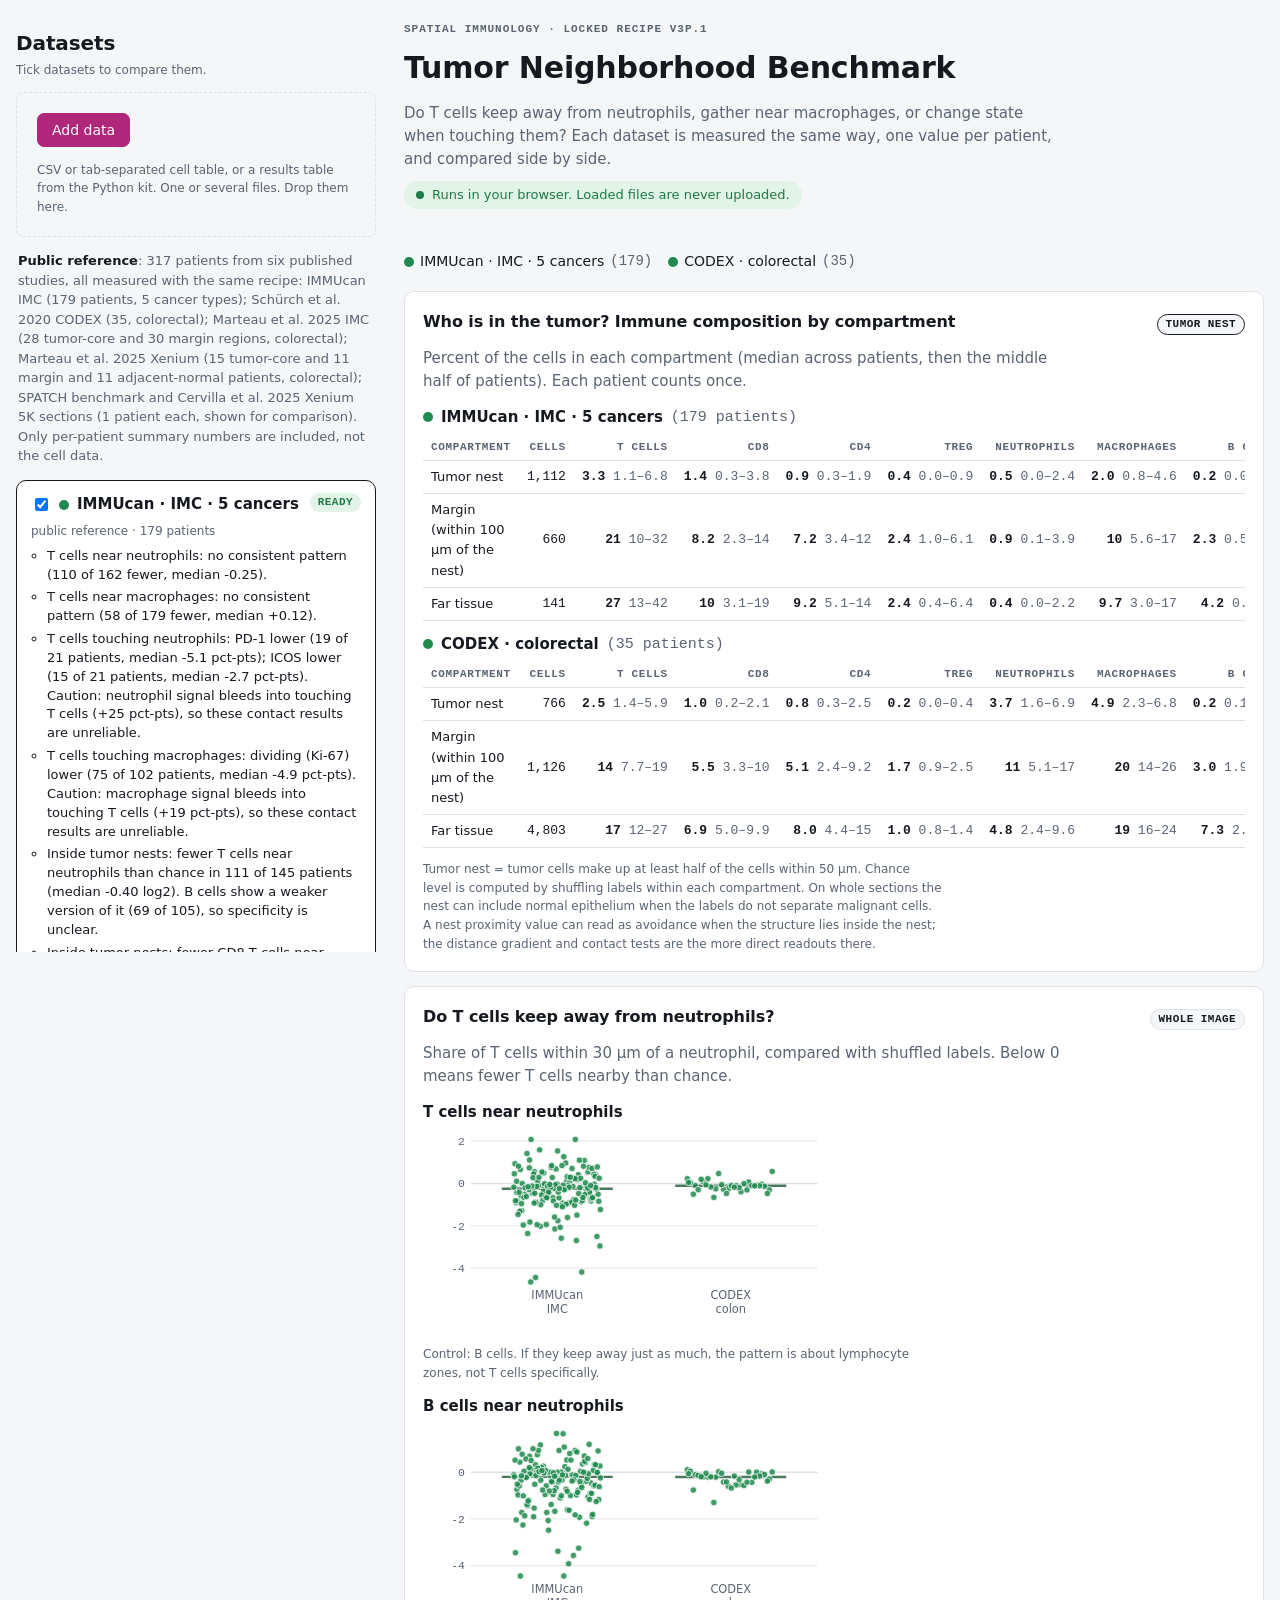
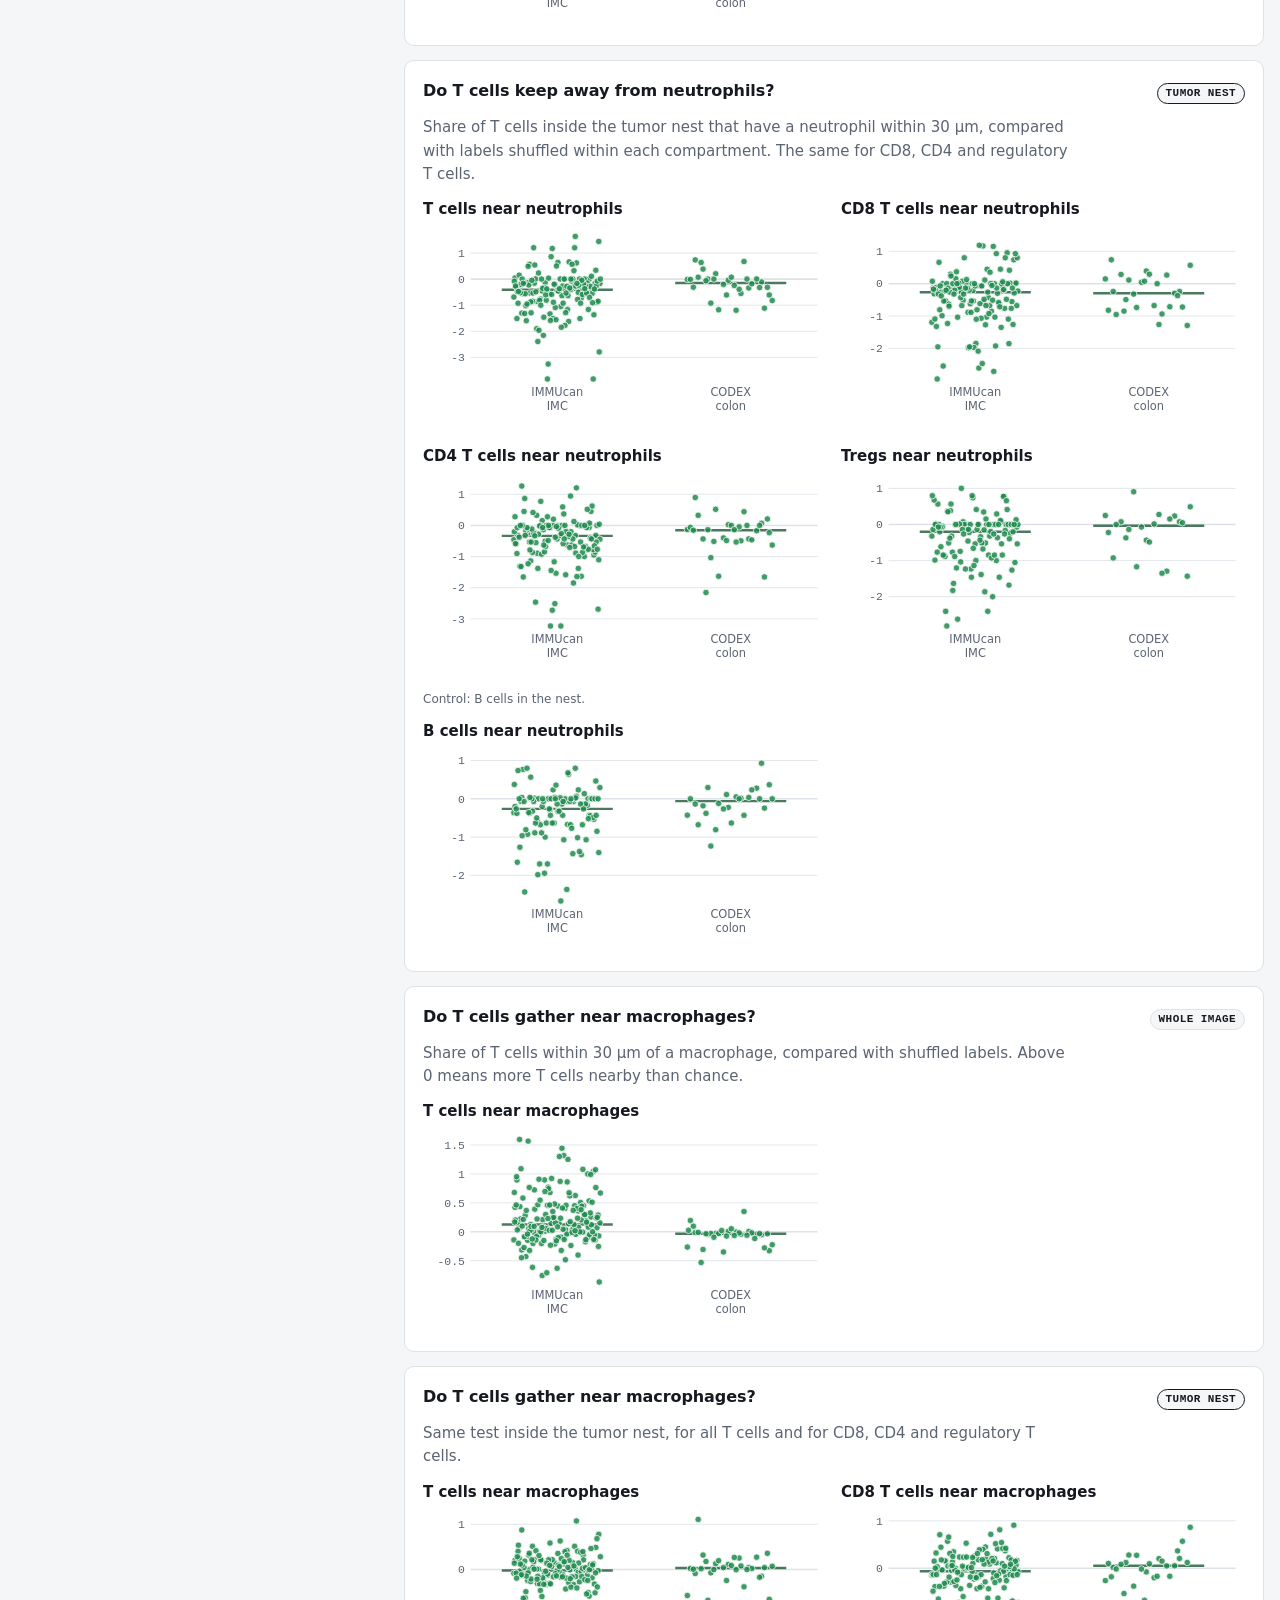
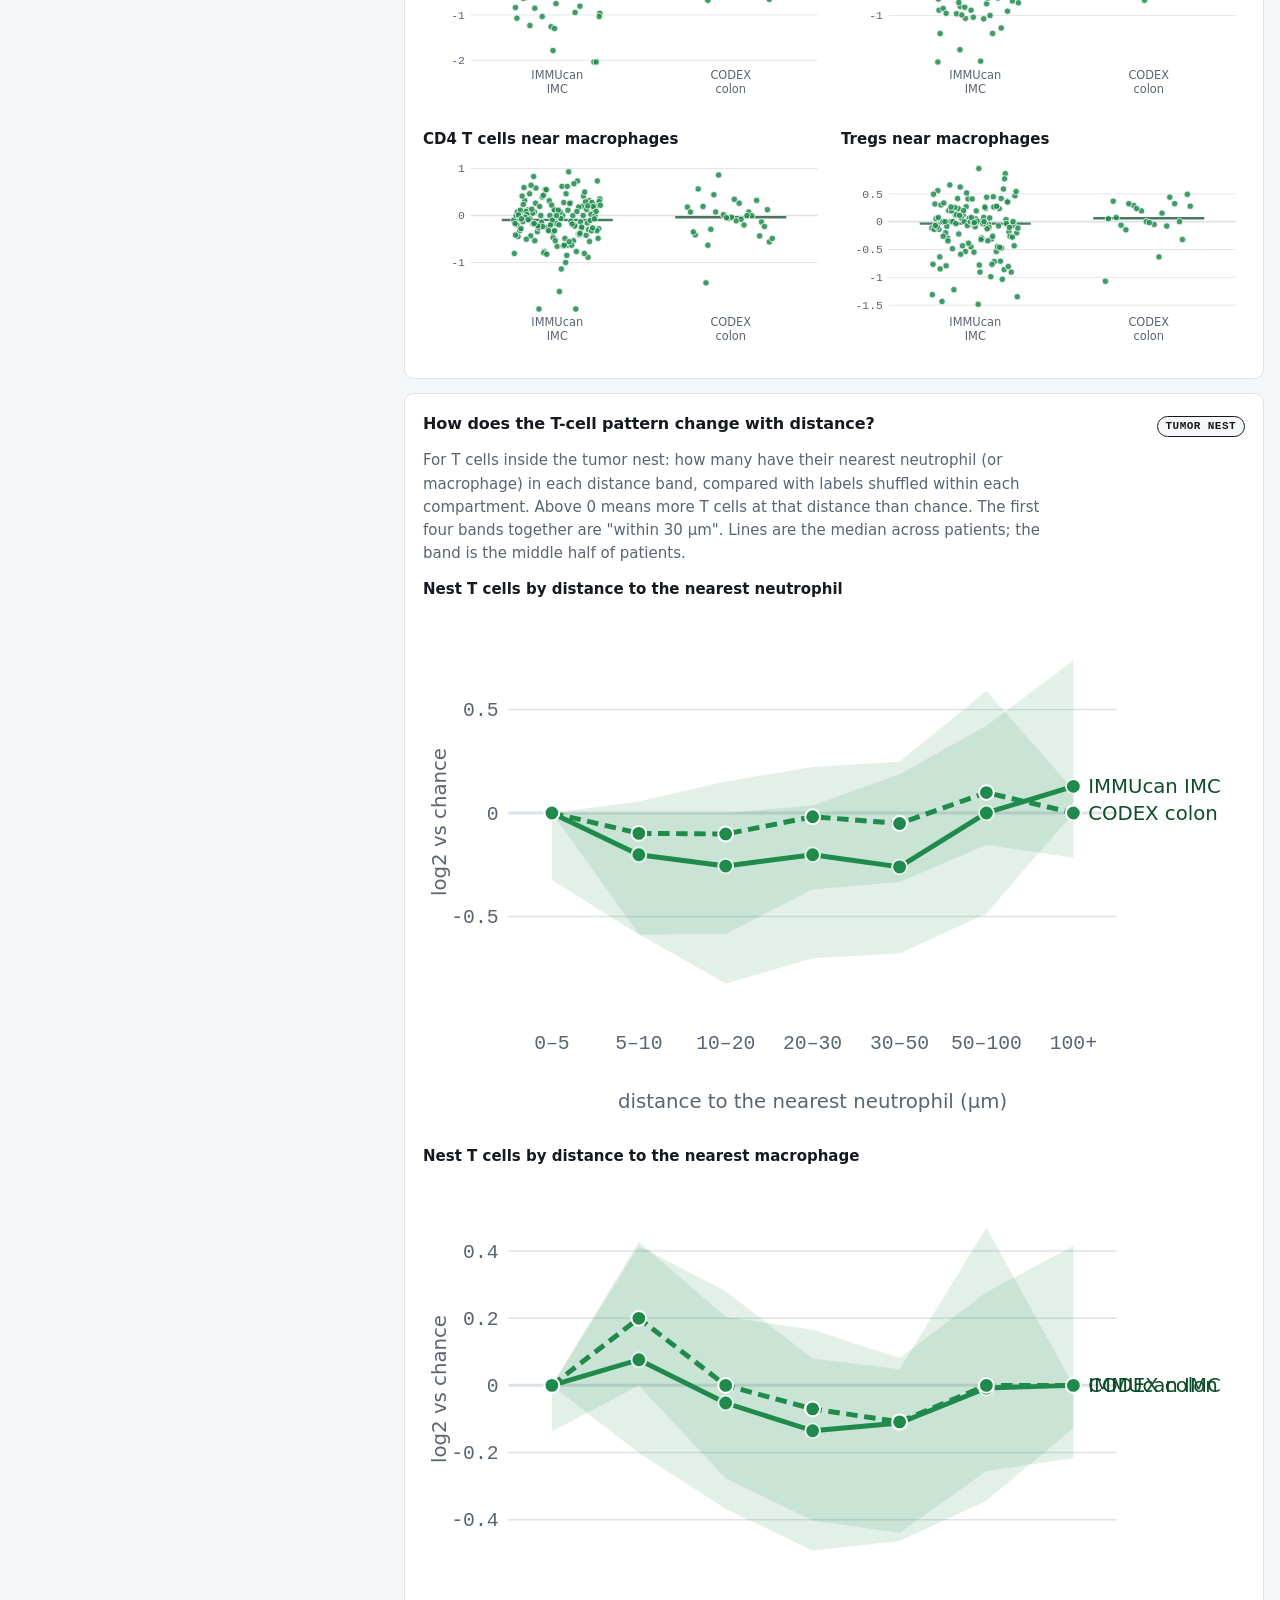
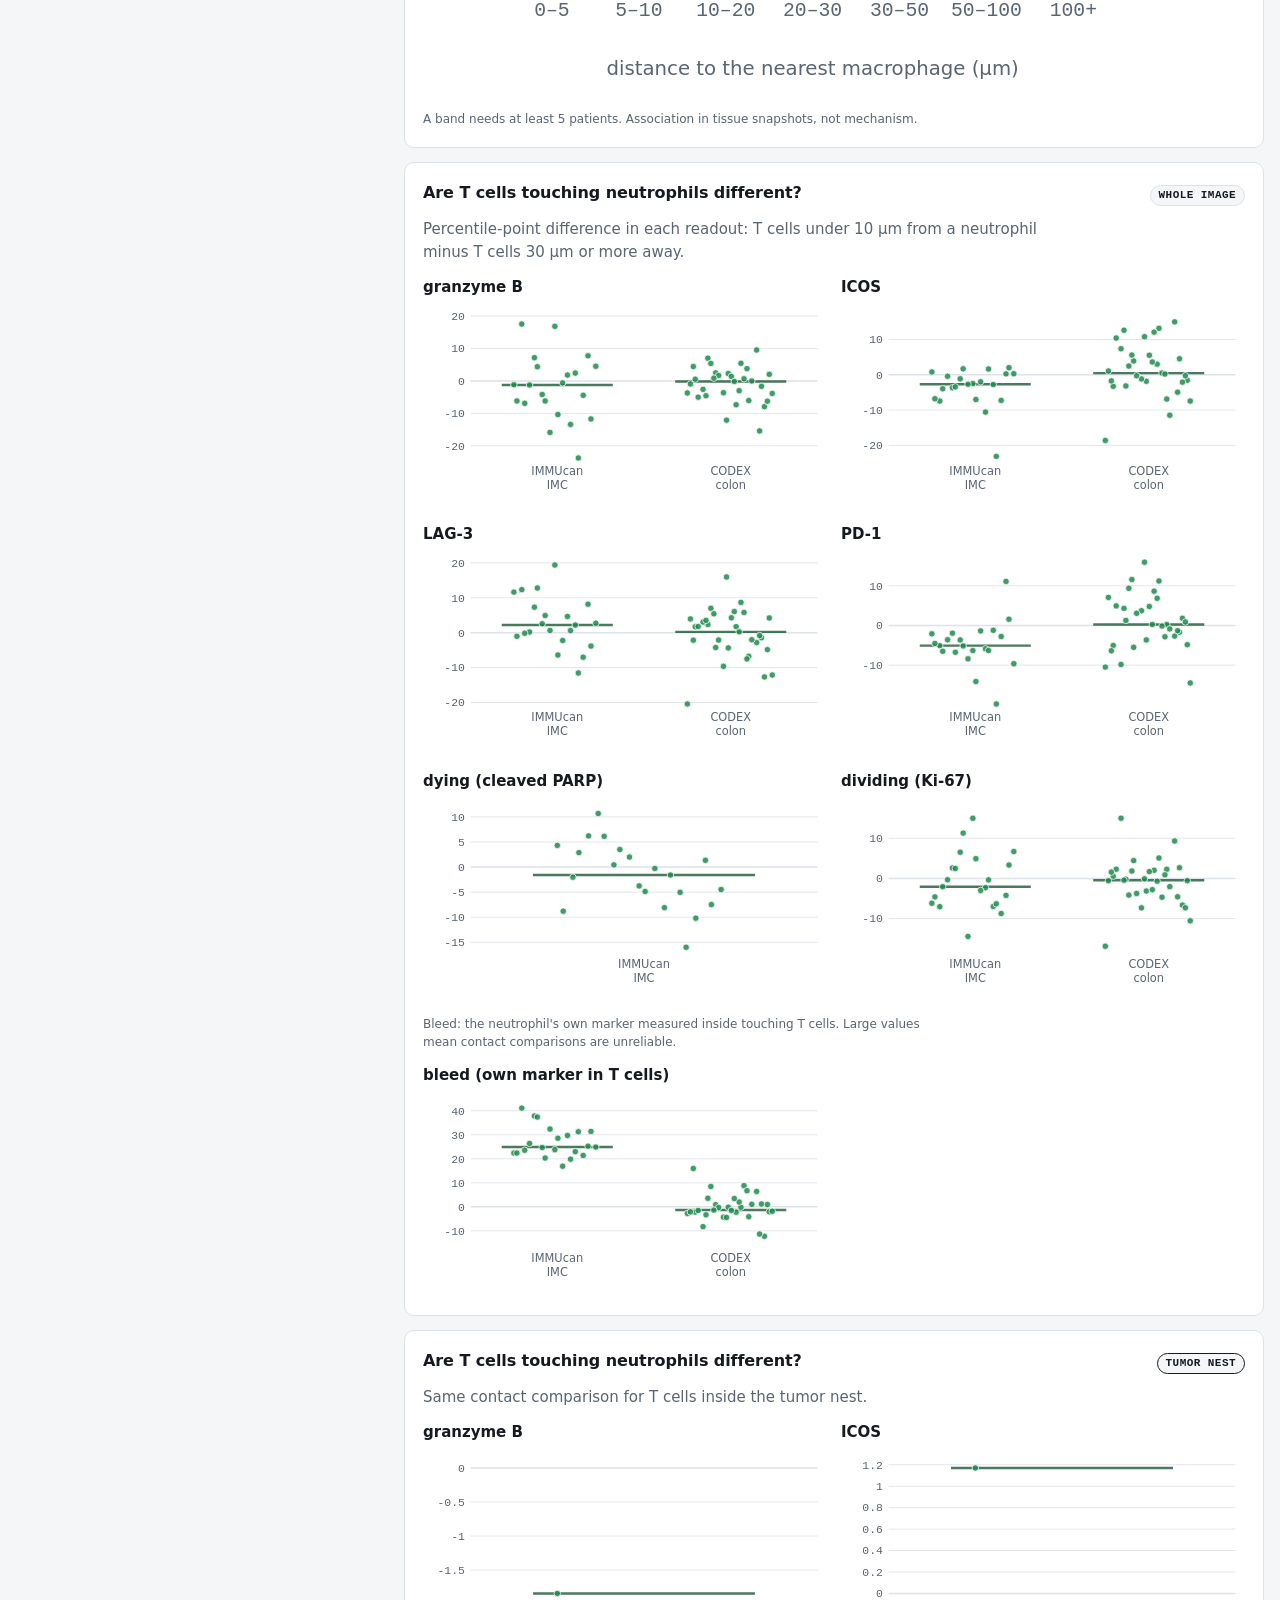
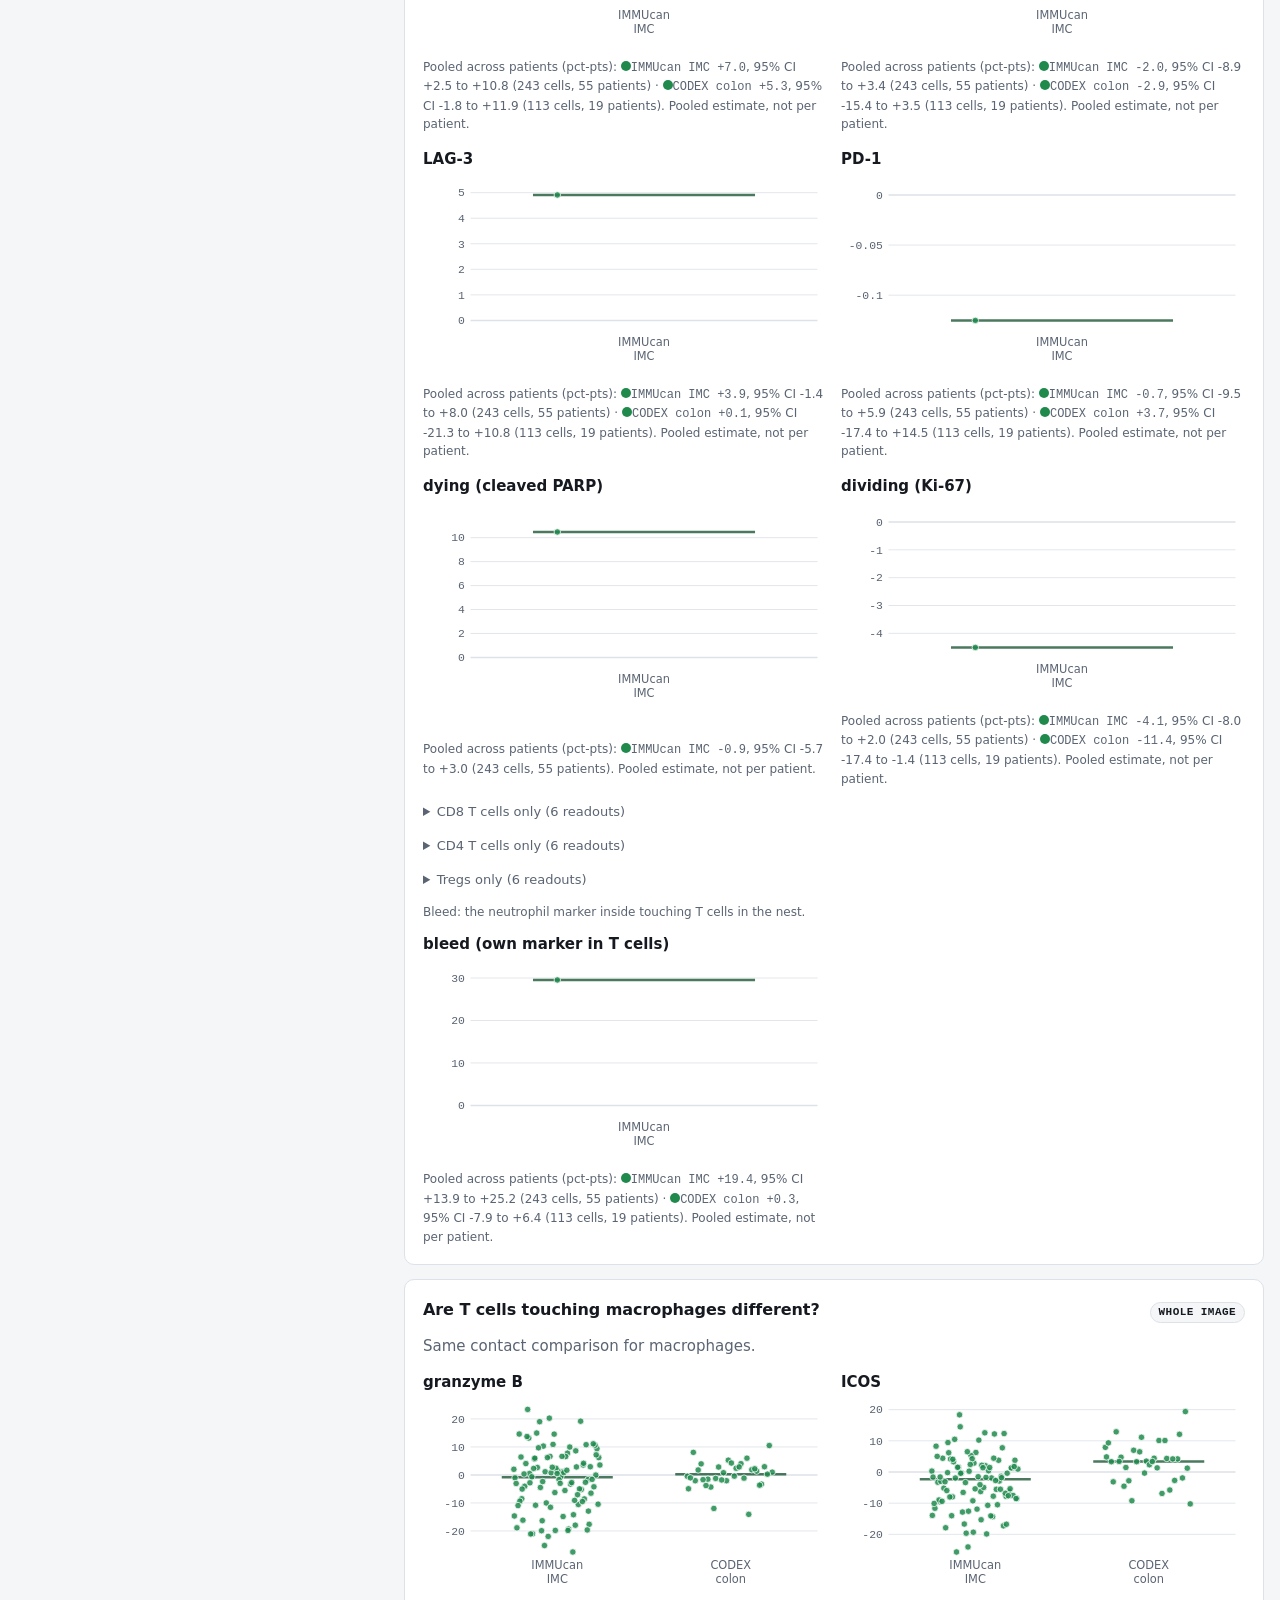
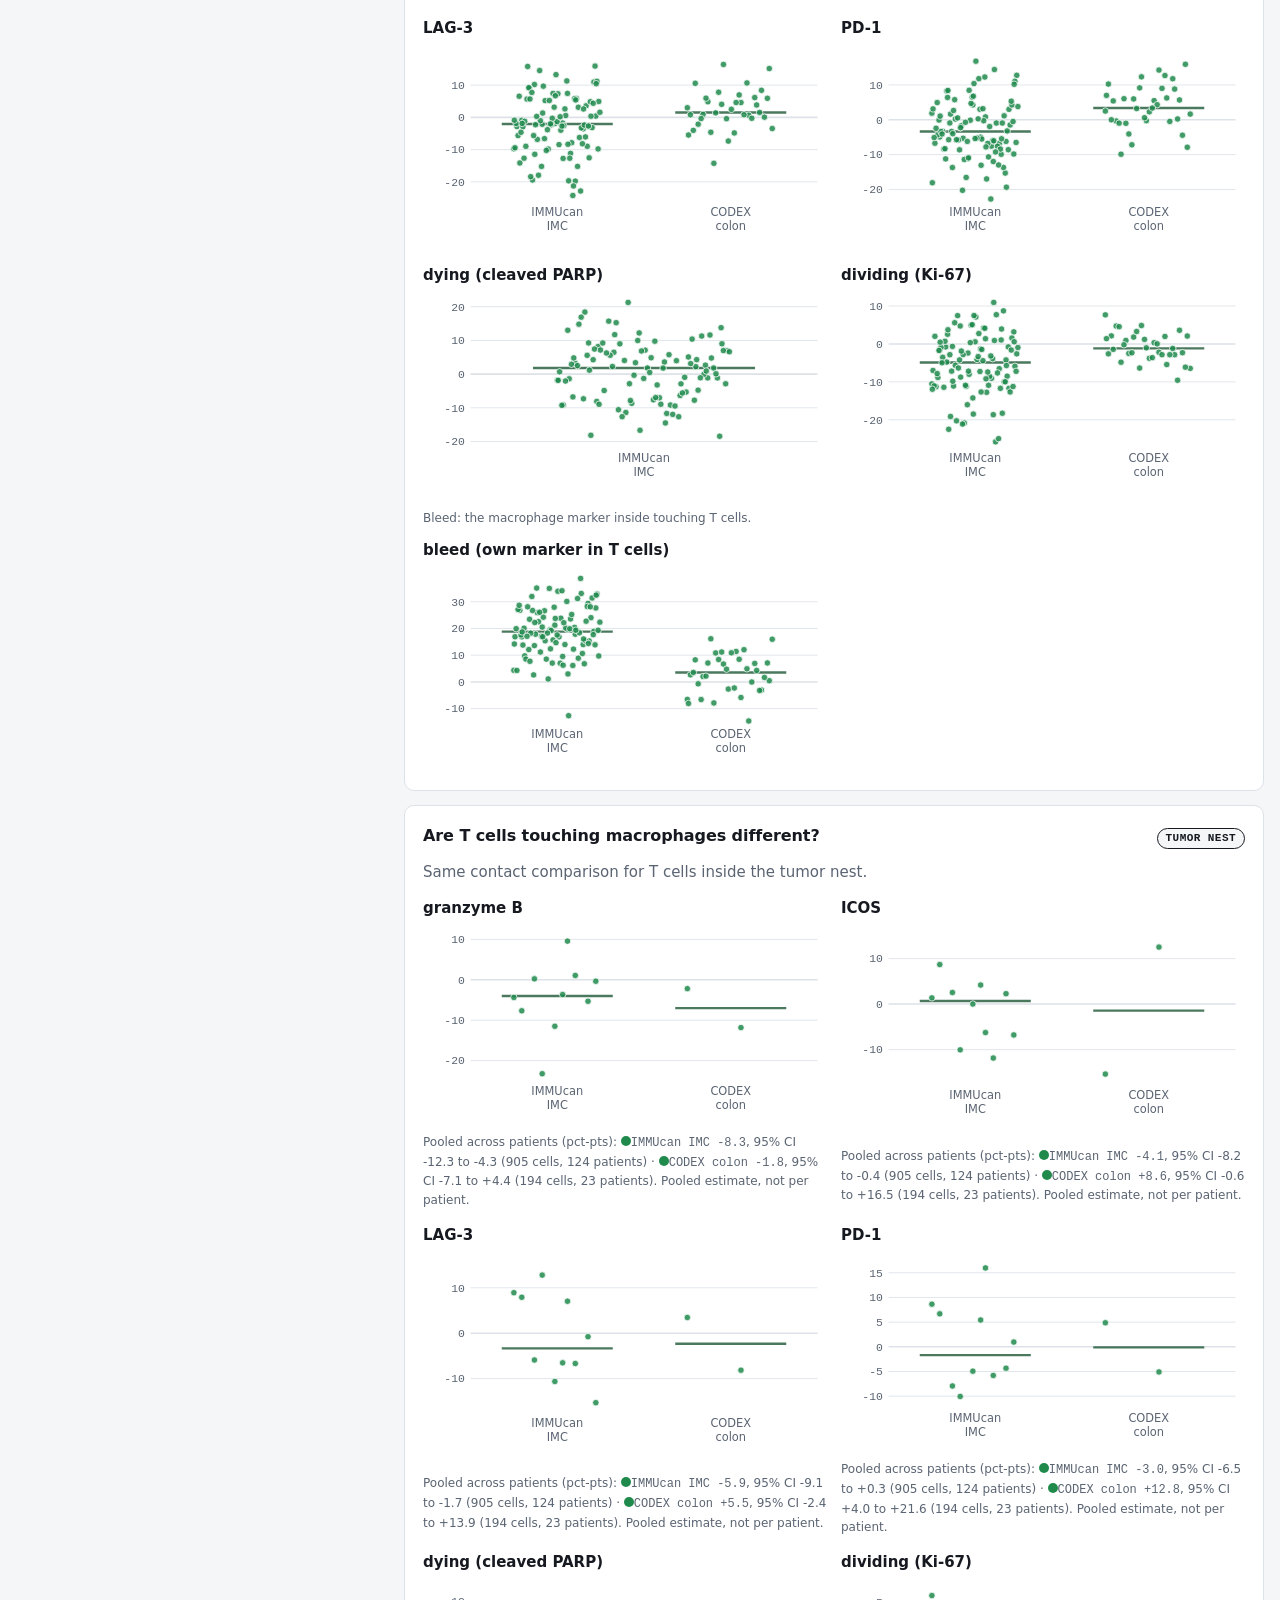
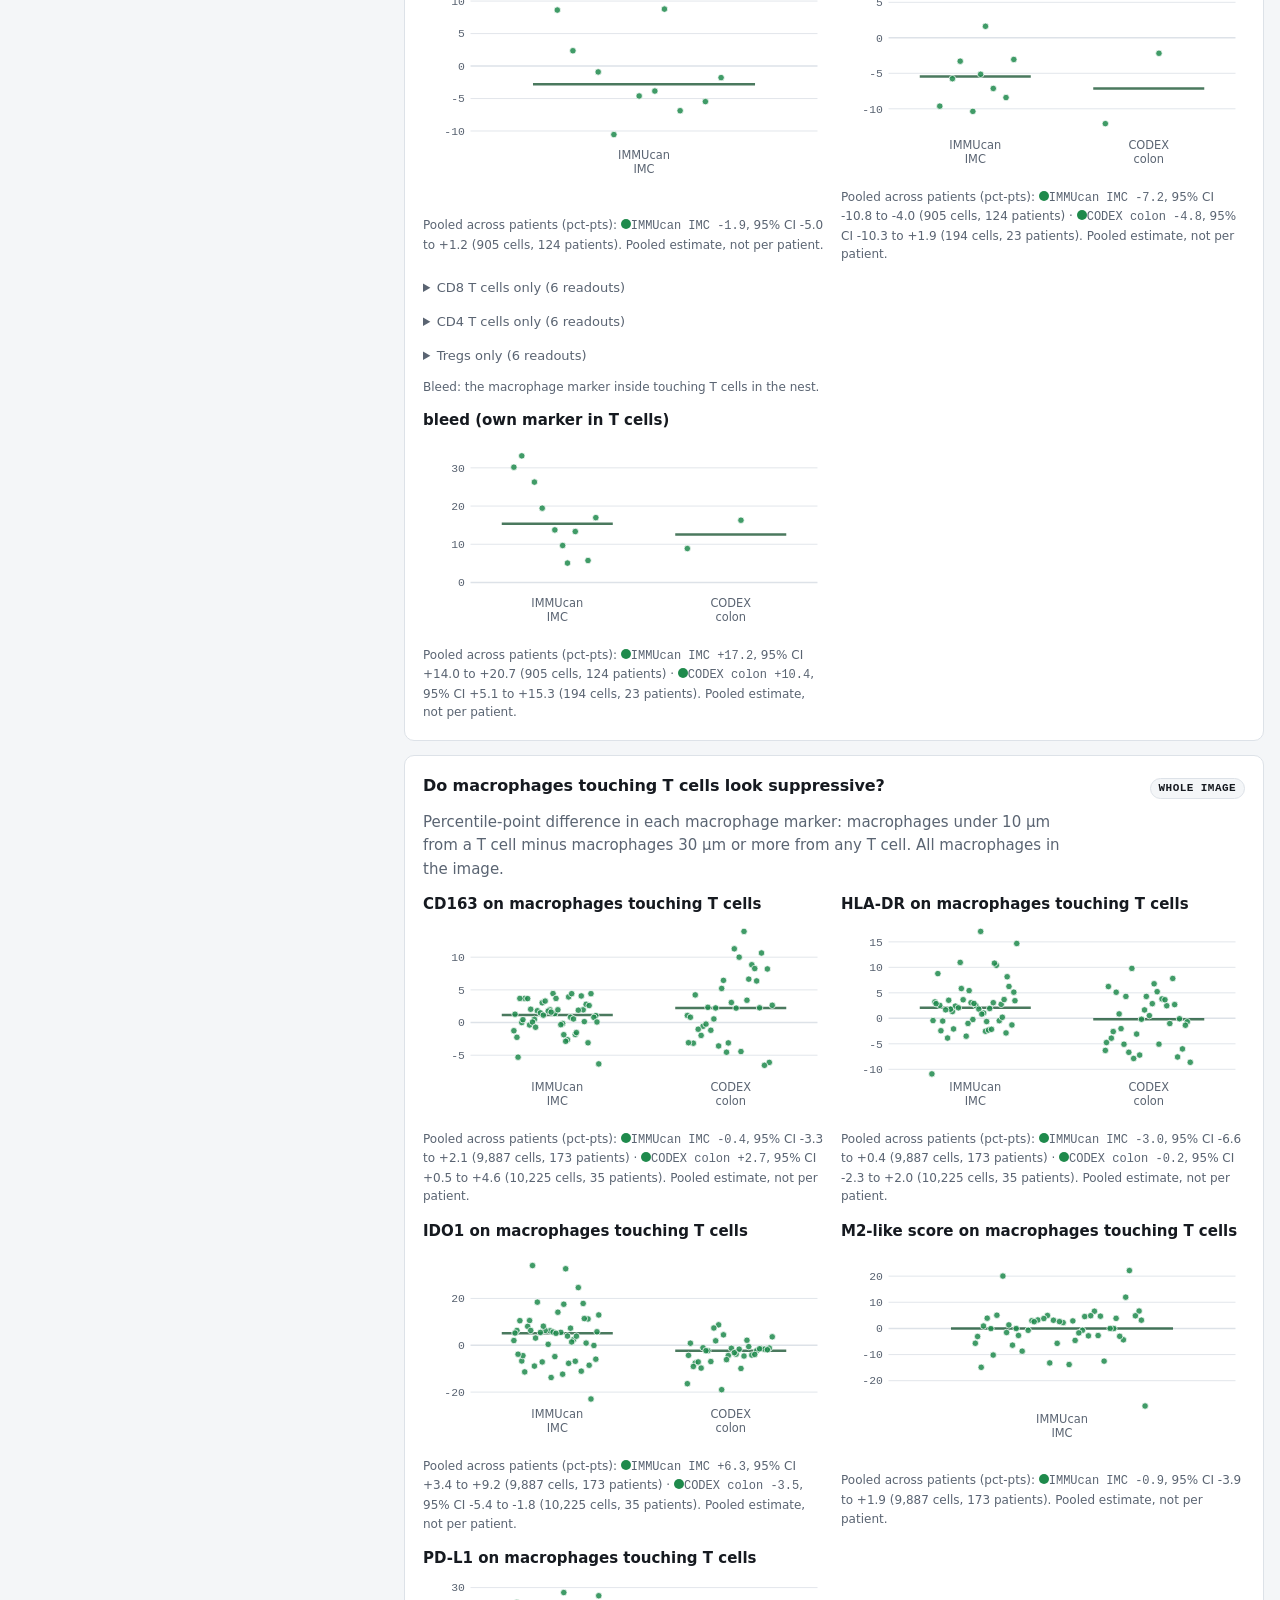
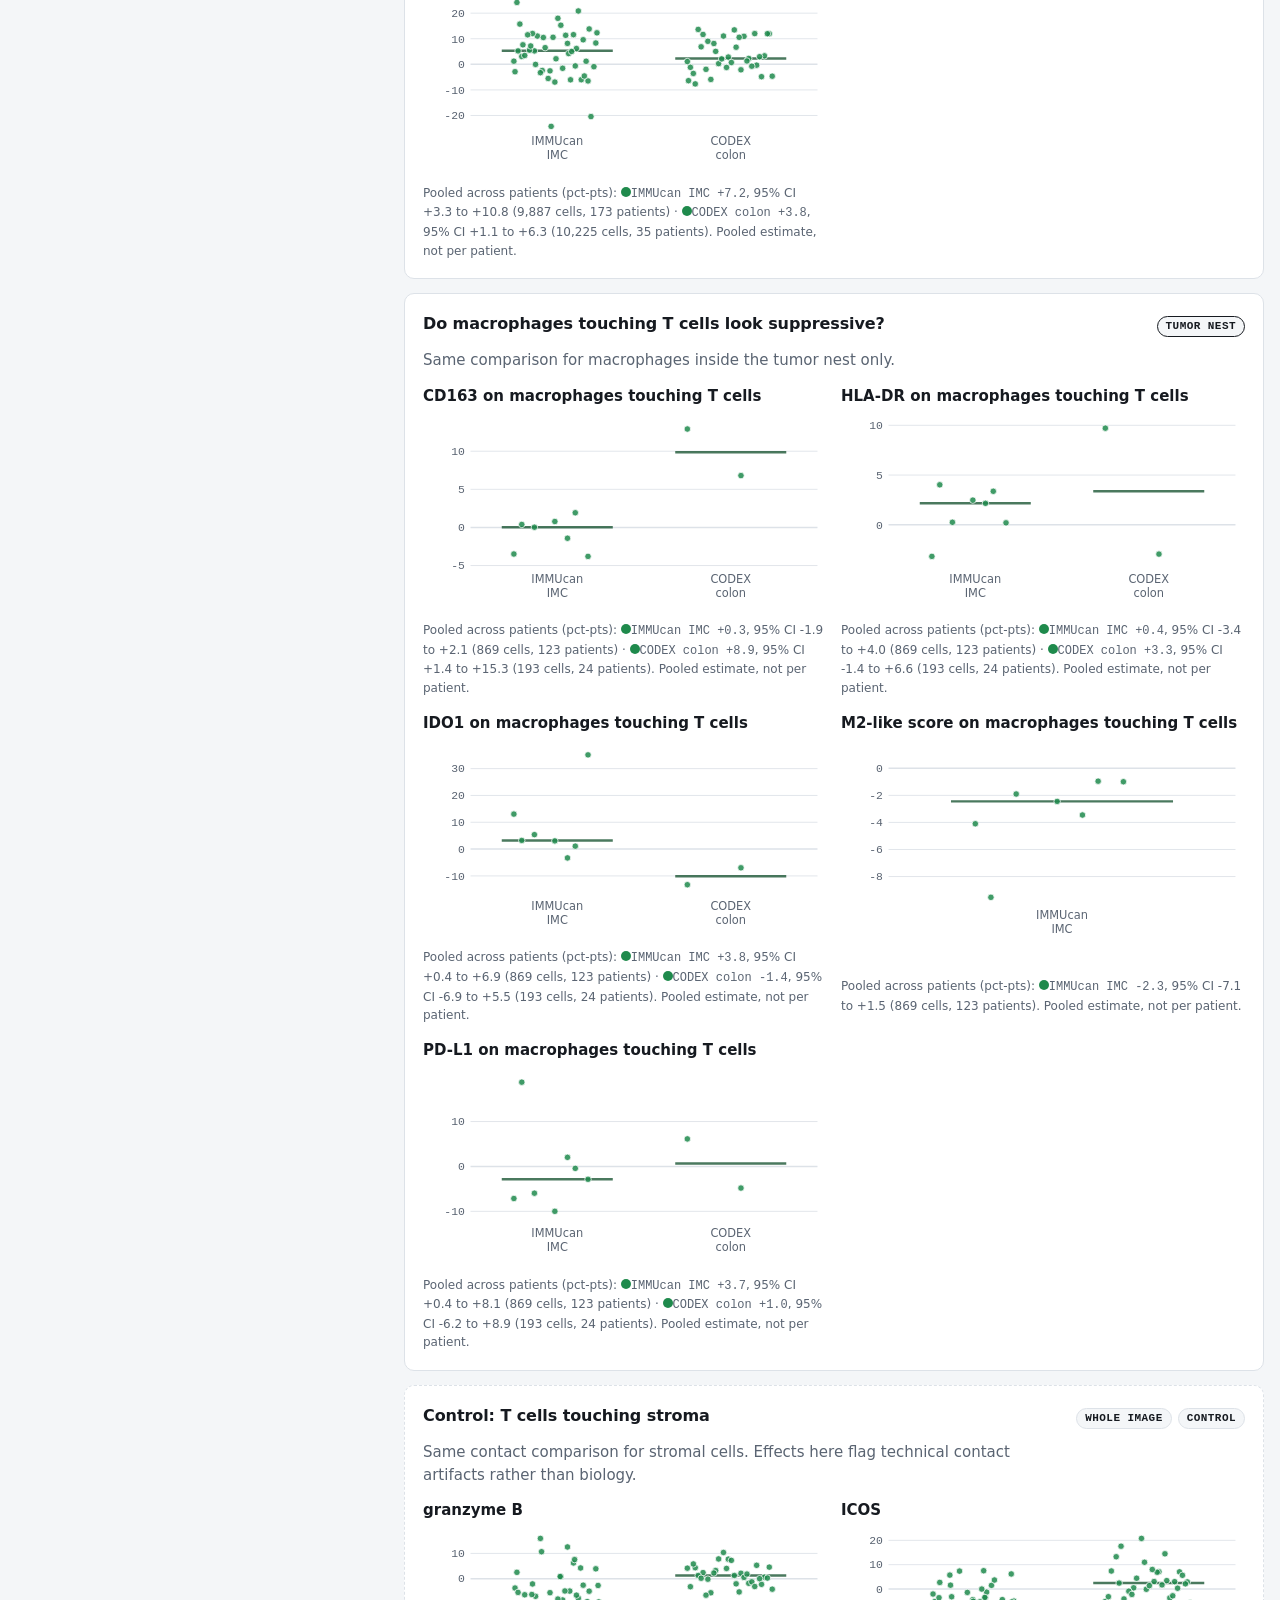
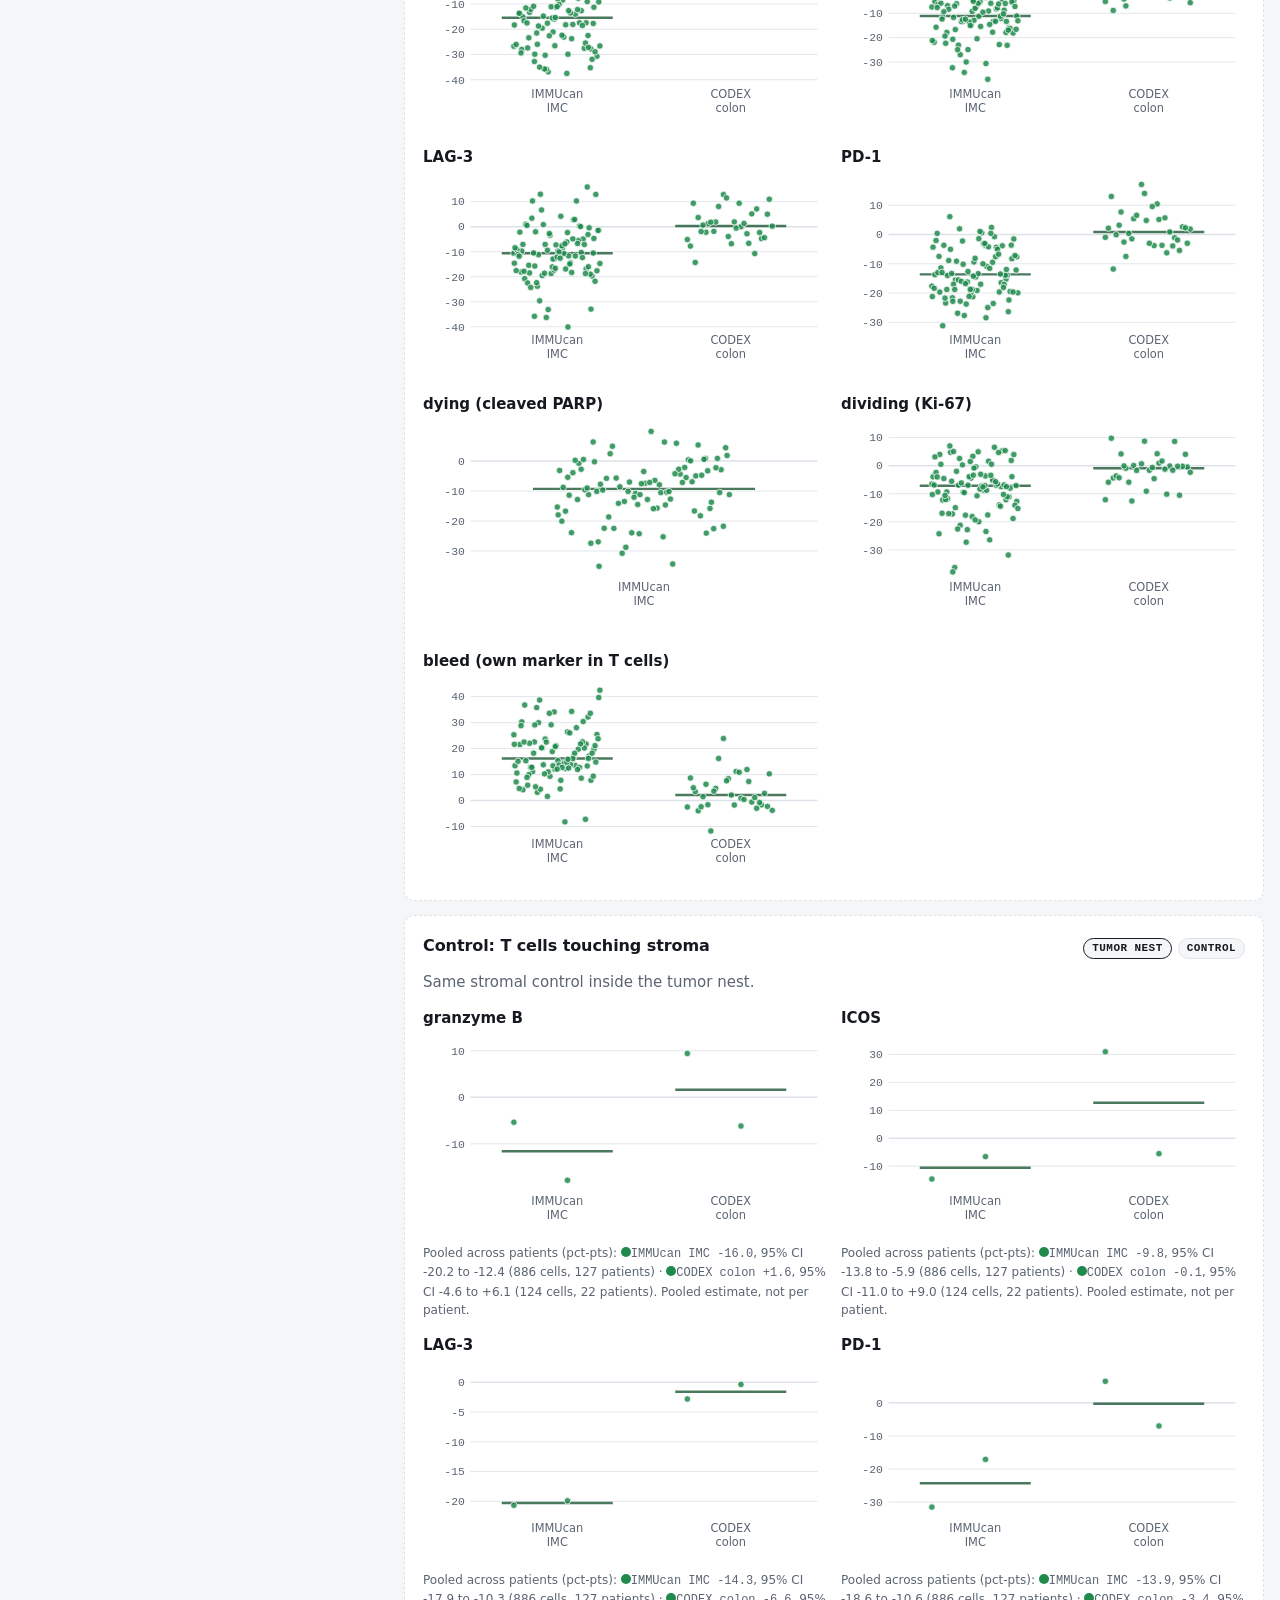
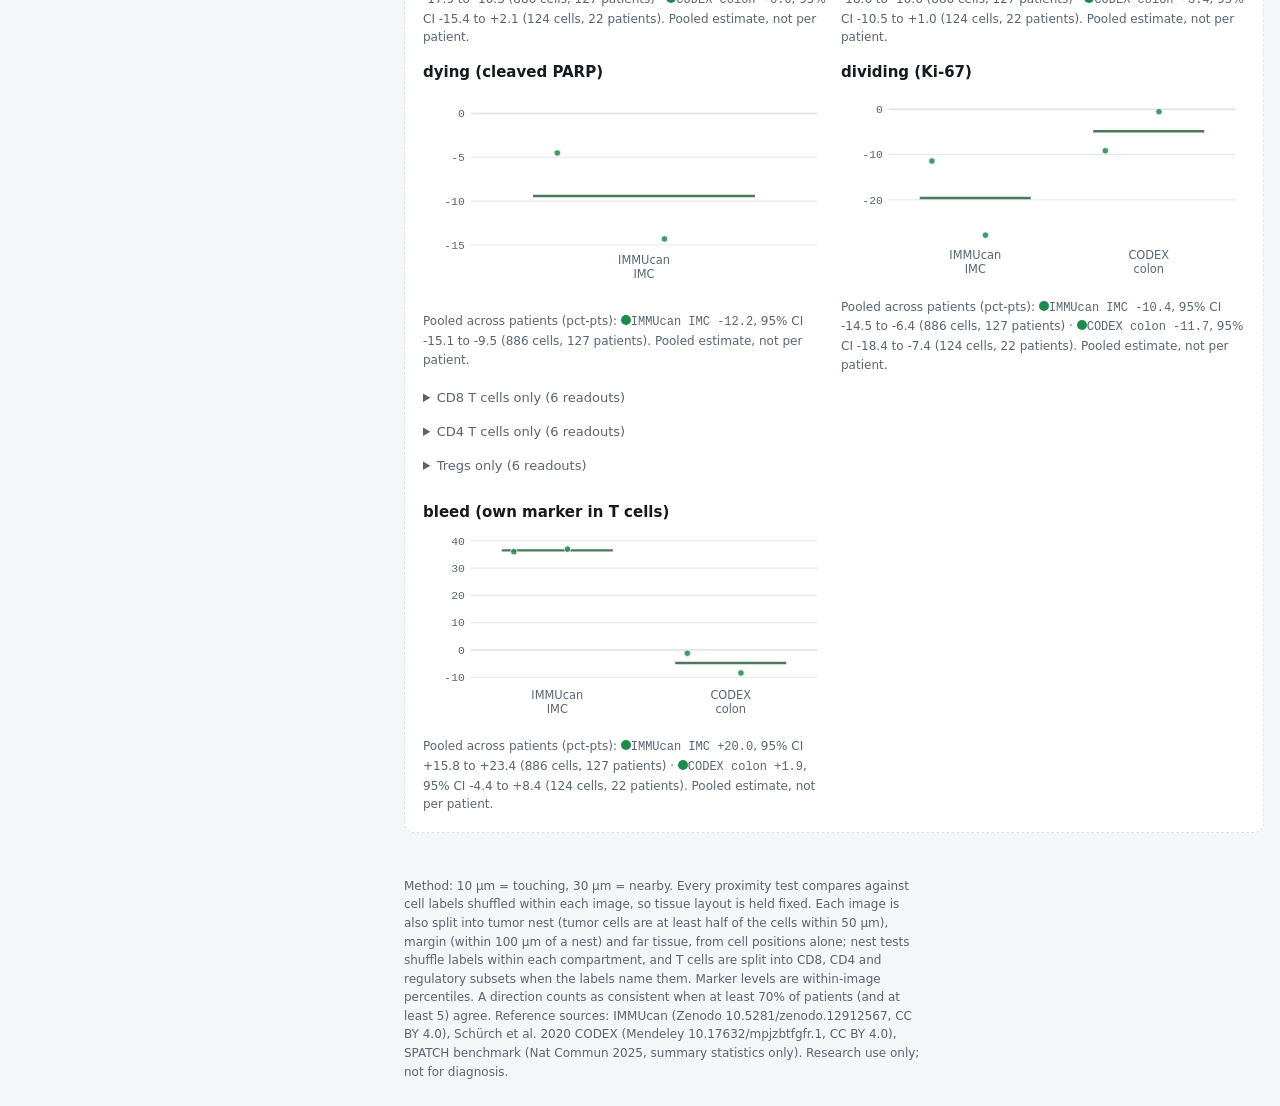
==== commit 8431a1c5: "Recipe v3p.1 tumor compartments; add Marteau IMC and Xenium, Cervilla Xenium 5K to the reference (31" ====
--- a/docs/index.html
+++ b/docs/index.html
@@ -138,6 +138,18 @@
 .pxform button { font-size: 13px; padding: 6px 10px; }
 .group-note { font-size: 13px; line-height: 1.5; color: var(--muted); padding: 2px 2px 4px; }
 .group-note b { color: var(--ink); }
+
+/* tumor compartments (recipe v3p) */
+.chip.nest { color: var(--ink); background: var(--bg); border: 1px solid var(--ink); }
+.claim-head .row { gap: 6px; }
+.plots.wide { grid-template-columns: repeat(auto-fill, minmax(min(100%, 460px), 1fr)); }
+.comptable { display: grid; gap: 6px; }
+.comp-cap { display: flex; gap: 8px; align-items: center; flex-wrap: wrap; }
+.nocomp { list-style: none; margin: 0; padding: 0; display: grid; gap: 6px; font-size: 13px; color: var(--muted); }
+.nocomp li { display: flex; gap: 8px; align-items: baseline; }
+.claim details { margin-top: 2px; }
+.claim details .plots { margin-top: 10px; }
+.comptable td.num { white-space: nowrap; }
 </style></head><body><div class="app">
   <aside class="panel" aria-label="Datasets">
     <div class="panel-head">
@@ -147,7 +159,7 @@
     <div class="drop" id="drop">
       <input type="file" id="file" accept=".csv,.tsv,.txt" multiple hidden>
       <button class="primary" id="pick" type="button">Add data</button>
-      <span class="hint">CSV or tab-separated cell table, one or several files. Drop them here.</span>
+      <span class="hint">CSV or tab-separated cell table, or a results table from the Python kit. One or several files. Drop them here.</span>
     </div>
     <ul class="dsets" id="dsets"></ul>
   </aside>
@@ -161,21 +173,29 @@
     <div class="legend" id="legend"></div>
     <div class="claims" id="claims"></div>
     <div id="details"></div>
-    <p class="hint method">Method: 10 µm = touching, 30 µm = nearby. Every proximity test compares against cell labels shuffled within each image, so tissue layout is held fixed. Marker levels are within-image percentiles. A direction counts as consistent when at least 70% of patients (and at least 5) agree. Reference sources: IMMUcan (Zenodo 10.5281/zenodo.12912567, CC BY 4.0), Schürch et al. 2020 CODEX (Mendeley 10.17632/mpjzbtfgfr.1, CC BY 4.0), SPATCH benchmark (Nat Commun 2025, summary statistics only). Research use only; not for diagnosis.</p>
+    <p class="hint method">Method: 10 µm = touching, 30 µm = nearby. Every proximity test compares against cell labels shuffled within each image, so tissue layout is held fixed. Each image is also split into tumor nest (tumor cells are at least half of the cells within 50 µm), margin (within 100 µm of a nest) and far tissue, from cell positions alone; nest tests shuffle labels within each compartment, and T cells are split into CD8, CD4 and regulatory subsets when the labels name them. Marker levels are within-image percentiles. A direction counts as consistent when at least 70% of patients (and at least 5) agree. Reference sources: IMMUcan (Zenodo 10.5281/zenodo.12912567, CC BY 4.0), Schürch et al. 2020 CODEX (Mendeley 10.17632/mpjzbtfgfr.1, CC BY 4.0), SPATCH benchmark (Nat Commun 2025, summary statistics only). Research use only; not for diagnosis.</p>
   </main>
 </div>
 
-<script type="application/json" id="ref-data">{"recipe":"v2p.1","datasets":[{"id":"IMMUcan_IMC_panel1","label":"IMMUcan \u00b7 IMC \u00b7 5 cancers","short":"IMMUcan IMC","n":179},{"id":"CODEX_CRC_Schurch2020","label":"CODEX \u00b7 colorectal","short":"CODEX colon","n":35},{"id":"SPATCH_COAD_xenium5k","label":"SPATCH colon \u00b7 Xenium","short":"SPATCH colon-X","n":1},{"id":"SPATCH_COAD_cosmx6k","label":"SPATCH colon \u00b7 CosMx","short":"SPATCH colon-C","n":1},{"id":"SPATCH_OV_xenium5k","label":"SPATCH ovary \u00b7 Xenium","short":"SPATCH ovary","n":1},{"id":"SPATCH_HCC_xenium5k","label":"SPATCH liver \u00b7 Xenium","short":"SPATCH liver","n":1}],"rows":[{"dataset":"CODEX_CRC_Schurch2020","patient":"1","T_near_neut_log2":0.226556,"B_near_neut_log2":0.103779,"T_near_mac_log2":-0.263945,"neutTouch_prolif_diff":-16.8845,"neutTouch_PD1_diff":-10.505637,"neutTouch_GZMB_diff":-3.701315,"neutTouch_LAG3_diff":-22.966515,"neutTouch_ICOS_diff":-18.624616,"neutTouch_bleed_neut_diff":-2.763874,"macTouch_prolif_diff":7.675357,"macTouch_PD1_diff":2.492652,"macTouch_GZMB_diff":-0.507309,"macTouch_LAG3_diff":2.992231,"macTouch_ICOS_diff":7.910424,"macTouch_bleed_mac_diff":-6.561665,"stromaTouch_prolif_diff":-12.144947,"stromaTouch_PD1_diff":-0.964778,"stromaTouch_GZMB_diff":4.17415,"stromaTouch_LAG3_diff":-5.14386,"stromaTouch_ICOS_diff":-5.126203,"stromaTouch_bleed_stroma_diff":-2.512036},{"dataset":"CODEX_CRC_Schurch2020","patient":"10","T_near_neut_log2":-0.39376,"B_near_neut_log2":-0.534732,"T_near_mac_log2":-0.04135,"neutTouch_prolif_diff":5.063665,"neutTouch_PD1_diff":11.222582,"neutTouch_GZMB_diff":5.437009,"neutTouch_LAG3_diff":8.682696,"neutTouch_ICOS_diff":13.153612,"neutTouch_bleed_neut_diff":-0.141807,"macTouch_prolif_diff":-2.178328,"macTouch_PD1_diff":14.264593,"macTouch_GZMB_diff":4.024857,"macTouch_LAG3_diff":4.57341,"macTouch_ICOS_diff":10.106117,"macTouch_bleed_mac_diff":-5.839571,"stromaTouch_prolif_diff":0.874646,"stromaTouch_PD1_diff":5.130267,"stromaTouch_GZMB_diff":2.153149,"stromaTouch_LAG3_diff":0.00015,"stromaTouch_ICOS_diff":7.067479,"stromaTouch_bleed_stroma_diff":0.917231},{"dataset":"CODEX_CRC_Schurch2020","patient":"11","T_near_neut_log2":0.227315,"B_near_neut_log2":-0.202485,"T_near_mac_log2":-0.040663,"neutTouch_prolif_diff":-0.178094,"neutTouch_PD1_diff":1.261705,"neutTouch_GZMB_diff":7.002026,"neutTouch_LAG3_diff":2.349915,"neutTouch_ICOS_diff":-3.149764,"neutTouch_bleed_neut_diff":3.55083,"macTouch_prolif_diff":0.938665,"macTouch_PD1_diff":-1.024107,"macTouch_GZMB_diff":-1.523742,"macTouch_LAG3_diff":4.850512,"macTouch_ICOS_diff":1.454997,"macTouch_bleed_mac_diff":7.084218,"stromaTouch_prolif_diff":-0.912501,"stromaTouch_PD1_diff":-7.501792,"stromaTouch_GZMB_diff":-0.196477,"stromaTouch_LAG3_diff":1.174587,"stromaTouch_ICOS_diff":-6.961161,"stromaTouch_bleed_stroma_diff":-1.605722},{"dataset":"CODEX_CRC_Schurch2020","patient":"12","T_near_neut_log2":-0.034906,"B_near_neut_log2":-0.068314,"T_near_mac_log2":-0.050195,"neutTouch_prolif_diff":2.666589,"neutTouch_PD1_diff":-1.708977,"neutTouch_GZMB_diff":-1.667237,"neutTouch_LAG3_diff":-1.4254,"neutTouch_ICOS_diff":4.535943,"neutTouch_bleed_neut_diff":1.157107,"macTouch_prolif_diff":3.614707,"macTouch_PD1_diff":5.693782,"macTouch_GZMB_diff":-3.28476,"macTouch_LAG3_diff":8.385055,"macTouch_ICOS_diff":12.082109,"macTouch_bleed_mac_diff":-3.026443,"stromaTouch_prolif_diff":-10.545526,"stromaTouch_PD1_diff":-5.458984,"stromaTouch_GZMB_diff":-2.241867,"stromaTouch_LAG3_diff":-4.758222,"stromaTouch_ICOS_diff":7.018817,"stromaTouch_bleed_stroma_diff":-1.639994},{"dataset":"CODEX_CRC_Schurch2020","patient":"13","T_near_neut_log2":-0.249961,"B_near_neut_log2":-0.602078,"T_near_mac_log2":0.008227,"neutTouch_prolif_diff":-3.134249,"neutTouch_PD1_diff":-3.651618,"neutTouch_GZMB_diff":2.2647,"neutTouch_LAG3_diff":-4.358757,"neutTouch_ICOS_diff":-1.846212,"neutTouch_bleed_neut_diff":-0.16722,"macTouch_prolif_diff":-1.026626,"macTouch_PD1_diff":-0.252487,"macTouch_GZMB_diff":5.261842,"macTouch_LAG3_diff":-7.353973,"macTouch_ICOS_diff":3.480892,"macTouch_bleed_mac_diff":-2.683602,"stromaTouch_prolif_diff":-9.107313,"stromaTouch_PD1_diff":4.808234,"stromaTouch_GZMB_diff":7.730836,"stromaTouch_LAG3_diff":-3.930666,"stromaTouch_ICOS_diff":-0.124898,"stromaTouch_bleed_stroma_diff":8.418043},{"dataset":"CODEX_CRC_Schurch2020","patient":"14","T_near_neut_log2":-0.102728,"B_near_neut_log2":-0.10226,"T_near_mac_log2":-0.012878,"neutTouch_prolif_diff":0.55187,"neutTouch_PD1_diff":-5.047945,"neutTouch_GZMB_diff":0.53585,"neutTouch_LAG3_diff":1.699593,"neutTouch_ICOS_diff":-3.273914,"neutTouch_bleed_neut_diff":-2.189431,"macTouch_prolif_diff":-1.415937,"macTouch_PD1_diff":5.421444,"macTouch_GZMB_diff":-2.070556,"macTouch_LAG3_diff":10.556918,"macTouch_ICOS_diff":-3.150518,"macTouch_bleed_mac_diff":8.234645,"stromaTouch_prolif_diff":-4.376019,"stromaTouch_PD1_diff":-11.822094,"stromaTouch_GZMB_diff":4.369553,"stromaTouch_LAG3_diff":-14.289443,"stromaTouch_ICOS_diff":-8.828216,"stromaTouch_bleed_stroma_diff":3.441699},{"dataset":"CODEX_CRC_Schurch2020","patient":"15","T_near_neut_log2":0.070049,"B_near_neut_log2":0.002406,"T_near_mac_log2":0.004823,"neutTouch_prolif_diff":2.252559,"neutTouch_PD1_diff":0.244227,"neutTouch_GZMB_diff":-6.045726,"neutTouch_LAG3_diff":-6.74889,"neutTouch_ICOS_diff":-6.884752,"neutTouch_bleed_neut_diff":-4.112926,"macTouch_prolif_diff":-5.434188,"macTouch_PD1_diff":6.259661,"macTouch_GZMB_diff":-14.065182,"macTouch_LAG3_diff":0.649314,"macTouch_ICOS_diff":4.345431,"macTouch_bleed_mac_diff":-26.590718,"stromaTouch_prolif_diff":-10.148697,"stromaTouch_PD1_diff":-6.258913,"stromaTouch_GZMB_diff":-1.829332,"stromaTouch_LAG3_diff":-6.668517,"stromaTouch_ICOS_diff":3.454283,"stromaTouch_bleed_stroma_diff":7.34853},{"dataset":"CODEX_CRC_Schurch2020","patient":"16","T_near_neut_log2":-0.253058,"B_near_neut_log2":-0.211731,"T_near_mac_log2":-0.028686,"neutTouch_prolif_diff":4.437971,"neutTouch_PD1_diff":-5.508329,"neutTouch_GZMB_diff":2.460176,"neutTouch_LAG3_diff":-4.233341,"neutTouch_ICOS_diff":3.913202,"neutTouch_bleed_neut_diff":0.885736,"macTouch_prolif_diff":1.816856,"macTouch_PD1_diff":5.992439,"macTouch_GZMB_diff":-1.247149,"macTouch_LAG3_diff":1.406286,"macTouch_ICOS_diff":6.960584,"macTouch_bleed_mac_diff":10.837686,"stromaTouch_prolif_diff":0.053602,"stromaTouch_PD1_diff":5.413708,"stromaTouch_GZMB_diff":3.226749,"stromaTouch_LAG3_diff":1.842099,"stromaTouch_ICOS_diff":0.454899,"stromaTouch_bleed_stroma_diff":4.686074},{"dataset":"CODEX_CRC_Schurch2020","patient":"17","T_near_neut_log2":-0.305042,"B_near_neut_log2":-0.299744,"T_near_mac_log2":-0.32711,"neutTouch_prolif_diff":-0.571639,"neutTouch_PD1_diff":-4.833162,"neutTouch_GZMB_diff":2.032678,"neutTouch_LAG3_diff":4.226167,"neutTouch_ICOS_diff":-1.534342,"neutTouch_bleed_neut_diff":-2.059238,"macTouch_prolif_diff":2.080058,"macTouch_PD1_diff":-7.886888,"macTouch_GZMB_diff":10.520523,"macTouch_LAG3_diff":15.149173,"macTouch_ICOS_diff":1.222709,"macTouch_bleed_mac_diff":0.463491,"stromaTouch_prolif_diff":-0.473734,"stromaTouch_PD1_diff":-2.976102,"stromaTouch_GZMB_diff":4.58554,"stromaTouch_LAG3_diff":10.975777,"stromaTouch_ICOS_diff":2.911184,"stromaTouch_bleed_stroma_diff":10.250577},{"dataset":"CODEX_CRC_Schurch2020","patient":"18","T_near_neut_log2":-0.107269,"B_near_neut_log2":-0.546063,"T_near_mac_log2":-0.004317,"neutTouch_prolif_diff":2.024931,"neutTouch_PD1_diff":8.653551,"neutTouch_GZMB_diff":-7.353146,"neutTouch_LAG3_diff":1.757755,"neutTouch_ICOS_diff":12.082411,"neutTouch_bleed_neut_diff":-2.241368,"macTouch_prolif_diff":0.337483,"macTouch_PD1_diff":5.51903,"macTouch_GZMB_diff":2.376998,"macTouch_LAG3_diff":4.606226,"macTouch_ICOS_diff":4.41201,"macTouch_bleed_mac_diff":11.381652,"stromaTouch_prolif_diff":null,"stromaTouch_PD1_diff":null,"stromaTouch_GZMB_diff":null,"stromaTouch_LAG3_diff":null,"stromaTouch_ICOS_diff":null,"stromaTouch_bleed_stroma_diff":null},{"dataset":"CODEX_CRC_Schurch2020","patient":"19","T_near_neut_log2":0.073523,"B_near_neut_log2":-0.207112,"T_near_mac_log2":-0.305584,"neutTouch_prolif_diff":14.977523,"neutTouch_PD1_diff":-9.823744,"neutTouch_GZMB_diff":-2.603196,"neutTouch_LAG3_diff":3.051723,"neutTouch_ICOS_diff":7.366396,"neutTouch_bleed_neut_diff":-8.251195,"macTouch_prolif_diff":-4.809106,"macTouch_PD1_diff":-9.898464,"macTouch_GZMB_diff":-1.677921,"macTouch_LAG3_diff":0.926209,"macTouch_ICOS_diff":4.731477,"macTouch_bleed_mac_diff":2.024717,"stromaTouch_prolif_diff":-4.614512,"stromaTouch_PD1_diff":-3.806631,"stromaTouch_GZMB_diff":-2.059109,"stromaTouch_LAG3_diff":-0.580426,"stromaTouch_ICOS_diff":3.051483,"stromaTouch_bleed_stroma_diff":11.234137},{"dataset":"CODEX_CRC_Schurch2020","patient":"2","T_near_neut_log2":-0.078599,"B_near_neut_log2":-0.002168,"T_near_mac_log2":-0.0406,"neutTouch_prolif_diff":9.296535,"neutTouch_PD1_diff":-2.696129,"neutTouch_GZMB_diff":9.530249,"neutTouch_LAG3_diff":-2.82296,"neutTouch_ICOS_diff":14.986763,"neutTouch_bleed_neut_diff":6.397114,"macTouch_prolif_diff":-2.838507,"macTouch_PD1_diff":8.804173,"macTouch_GZMB_diff":1.363399,"macTouch_LAG3_diff":3.829991,"macTouch_ICOS_diff":-2.701937,"macTouch_bleed_mac_diff":4.310344,"stromaTouch_prolif_diff":4.15701,"stromaTouch_PD1_diff":7.72081,"stromaTouch_GZMB_diff":2.392949,"stromaTouch_LAG3_diff":0.625041,"stromaTouch_ICOS_diff":17.594707,"stromaTouch_bleed_stroma_diff":1.484076},{"dataset":"CODEX_CRC_Schurch2020","patient":"20","T_near_neut_log2":-0.277985,"B_near_neut_log2":-0.42404,"T_near_mac_log2":-0.349049,"neutTouch_prolif_diff":-7.316647,"neutTouch_PD1_diff":3.704216,"neutTouch_GZMB_diff":-3.659688,"neutTouch_LAG3_diff":-9.627419,"neutTouch_ICOS_diff":-1.158917,"neutTouch_bleed_neut_diff":-4.295809,"macTouch_prolif_diff":4.866056,"macTouch_PD1_diff":12.333094,"macTouch_GZMB_diff":0.794735,"macTouch_LAG3_diff":16.422249,"macTouch_ICOS_diff":11.144814,"macTouch_bleed_mac_diff":6.672573,"stromaTouch_prolif_diff":8.638592,"stromaTouch_PD1_diff":-1.104523,"stromaTouch_GZMB_diff":5.307429,"stromaTouch_LAG3_diff":7.10413,"stromaTouch_ICOS_diff":3.015917,"stromaTouch_bleed_stroma_diff":-2.973877},{"dataset":"CODEX_CRC_Schurch2020","patient":"21","T_near_neut_log2":0.037788,"B_near_neut_log2":0.044903,"T_near_mac_log2":0.196056,"neutTouch_prolif_diff":-0.584919,"neutTouch_PD1_diff":7.071004,"neutTouch_GZMB_diff":-0.941382,"neutTouch_LAG3_diff":3.961973,"neutTouch_ICOS_diff":1.080588,"neutTouch_bleed_neut_diff":-2.128956,"macTouch_prolif_diff":-2.59646,"macTouch_PD1_diff":10.24903,"macTouch_GZMB_diff":-1.046524,"macTouch_LAG3_diff":0.799811,"macTouch_ICOS_diff":9.347049,"macTouch_bleed_mac_diff":2.649162,"stromaTouch_prolif_diff":0.641015,"stromaTouch_PD1_diff":18.911093,"stromaTouch_GZMB_diff":10.363825,"stromaTouch_LAG3_diff":12.836772,"stromaTouch_ICOS_diff":22.341719,"stromaTouch_bleed_stroma_diff":23.862124},{"dataset":"CODEX_CRC_Schurch2020","patient":"22","T_near_neut_log2":-0.008693,"B_near_neut_log2":-0.568843,"T_near_mac_log2":0.349794,"neutTouch_prolif_diff":-4.67467,"neutTouch_PD1_diff":-0.147813,"neutTouch_GZMB_diff":0.636419,"neutTouch_LAG3_diff":5.797183,"neutTouch_ICOS_diff":0.470217,"neutTouch_bleed_neut_diff":8.814285,"macTouch_prolif_diff":-2.836775,"macTouch_PD1_diff":9.029381,"macTouch_GZMB_diff":-1.128194,"macTouch_LAG3_diff":0.811447,"macTouch_ICOS_diff":-6.888528,"macTouch_bleed_mac_diff":12.041648,"stromaTouch_prolif_diff":-5.906665,"stromaTouch_PD1_diff":2.1622,"stromaTouch_GZMB_diff":-3.189066,"stromaTouch_LAG3_diff":-7.769406,"stromaTouch_ICOS_diff":-3.175624,"stromaTouch_bleed_stroma_diff":8.710197},{"dataset":"CODEX_CRC_Schurch2020","patient":"23","T_near_neut_log2":-0.170078,"B_near_neut_log2":-0.201036,"T_near_mac_log2":-0.029157,"neutTouch_prolif_diff":-4.143335,"neutTouch_PD1_diff":9.363663,"neutTouch_GZMB_diff":5.387997,"neutTouch_LAG3_diff":6.995084,"neutTouch_ICOS_diff":2.472999,"neutTouch_bleed_neut_diff":8.490229,"macTouch_prolif_diff":-2.510681,"macTouch_PD1_diff":-4.064331,"macTouch_GZMB_diff":-4.331193,"macTouch_LAG3_diff":-4.6096,"macTouch_ICOS_diff":-2.814654,"macTouch_bleed_mac_diff":16.14142,"stromaTouch_prolif_diff":1.640699,"stromaTouch_PD1_diff":-3.688425,"stromaTouch_GZMB_diff":0.516872,"stromaTouch_LAG3_diff":1.335775,"stromaTouch_ICOS_diff":1.679713,"stromaTouch_bleed_stroma_diff":0.423988},{"dataset":"CODEX_CRC_Schurch2020","patient":"24","T_near_neut_log2":-0.132444,"B_near_neut_log2":-0.099413,"T_near_mac_log2":-0.277925,"neutTouch_prolif_diff":-6.635195,"neutTouch_PD1_diff":1.784989,"neutTouch_GZMB_diff":-7.934218,"neutTouch_LAG3_diff":-12.653428,"neutTouch_ICOS_diff":-2.082992,"neutTouch_bleed_neut_diff":-12.300195,"macTouch_prolif_diff":-2.311373,"macTouch_PD1_diff":-4.440328,"macTouch_GZMB_diff":2.942974,"macTouch_LAG3_diff":0.07439,"macTouch_ICOS_diff":-1.911404,"macTouch_bleed_mac_diff":1.664404,"stromaTouch_prolif_diff":-5.870406,"stromaTouch_PD1_diff":0.37879,"stromaTouch_GZMB_diff":-5.576832,"stromaTouch_LAG3_diff":1.799113,"stromaTouch_ICOS_diff":-0.880881,"stromaTouch_bleed_stroma_diff":-13.73293},{"dataset":"CODEX_CRC_Schurch2020","patient":"25","T_near_neut_log2":-0.102767,"B_near_neut_log2":-0.680721,"T_near_mac_log2":0.051964,"neutTouch_prolif_diff":1.686818,"neutTouch_PD1_diff":4.785663,"neutTouch_GZMB_diff":1.394493,"neutTouch_LAG3_diff":4.269186,"neutTouch_ICOS_diff":5.548597,"neutTouch_bleed_neut_diff":-1.522495,"macTouch_prolif_diff":-3.782809,"macTouch_PD1_diff":2.285491,"macTouch_GZMB_diff":4.252315,"macTouch_LAG3_diff":2.493407,"macTouch_ICOS_diff":2.321953,"macTouch_bleed_mac_diff":10.88805,"stromaTouch_prolif_diff":-0.227053,"stromaTouch_PD1_diff":2.600617,"stromaTouch_GZMB_diff":0.585794,"stromaTouch_LAG3_diff":-4.374934,"stromaTouch_ICOS_diff":5.634934,"stromaTouch_bleed_stroma_diff":2.761078},{"dataset":"CODEX_CRC_Schurch2020","patient":"26","T_near_neut_log2":-0.29493,"B_near_neut_log2":-0.137504,"T_near_mac_log2":-0.010001,"neutTouch_prolif_diff":2.283227,"neutTouch_PD1_diff":4.934978,"neutTouch_GZMB_diff":-5.015837,"neutTouch_LAG3_diff":1.766481,"neutTouch_ICOS_diff":10.409175,"neutTouch_bleed_neut_diff":-1.526281,"macTouch_prolif_diff":4.701797,"macTouch_PD1_diff":-0.368882,"macTouch_GZMB_diff":1.766929,"macTouch_LAG3_diff":-2.104678,"macTouch_ICOS_diff":12.889168,"macTouch_bleed_mac_diff":-0.729702,"stromaTouch_prolif_diff":-1.6525,"stromaTouch_PD1_diff":-3.009511,"stromaTouch_GZMB_diff":7.235713,"stromaTouch_LAG3_diff":-6.827594,"stromaTouch_ICOS_diff":1.3697,"stromaTouch_bleed_stroma_diff":2.106282},{"dataset":"CODEX_CRC_Schurch2020","patient":"27","T_near_neut_log2":-0.10101,"B_near_neut_log2":-0.434028,"T_near_mac_log2":-0.018618,"neutTouch_prolif_diff":-2.053494,"neutTouch_PD1_diff":-0.870281,"neutTouch_GZMB_diff":-0.019729,"neutTouch_LAG3_diff":-2.00826,"neutTouch_ICOS_diff":-11.456214,"neutTouch_bleed_neut_diff":1.054329,"macTouch_prolif_diff":-2.835795,"macTouch_PD1_diff":-0.473886,"macTouch_GZMB_diff":1.849091,"macTouch_LAG3_diff":-0.272431,"macTouch_ICOS_diff":-5.765011,"macTouch_bleed_mac_diff":-0.04988,"stromaTouch_prolif_diff":-3.691778,"stromaTouch_PD1_diff":-0.08973,"stromaTouch_GZMB_diff":1.273026,"stromaTouch_LAG3_diff":3.620515,"stromaTouch_ICOS_diff":13.263386,"stromaTouch_bleed_stroma_diff":-3.964538},{"dataset":"CODEX_CRC_Schurch2020","patient":"28","T_near_neut_log2":0.466367,"B_near_neut_log2":0.014901,"T_near_mac_log2":-0.029047,"neutTouch_prolif_diff":-3.74237,"neutTouch_PD1_diff":3.064023,"neutTouch_GZMB_diff":1.638479,"neutTouch_LAG3_diff":-2.10315,"neutTouch_ICOS_diff":-0.26985,"neutTouch_bleed_neut_diff":-0.285918,"macTouch_prolif_diff":3.292237,"macTouch_PD1_diff":3.212588,"macTouch_GZMB_diff":2.83607,"macTouch_LAG3_diff":7.803388,"macTouch_ICOS_diff":3.315289,"macTouch_bleed_mac_diff":8.377167,"stromaTouch_prolif_diff":-0.130197,"stromaTouch_PD1_diff":0.87436,"stromaTouch_GZMB_diff":-1.240803,"stromaTouch_LAG3_diff":5.102413,"stromaTouch_ICOS_diff":-3.692556,"stromaTouch_bleed_stroma_diff":-0.595746},{"dataset":"CODEX_CRC_Schurch2020","patient":"29","T_near_neut_log2":0.568411,"B_near_neut_log2":0.00886,"T_near_mac_log2":-0.222877,"neutTouch_prolif_diff":null,"neutTouch_PD1_diff":null,"neutTouch_GZMB_diff":null,"neutTouch_LAG3_diff":null,"neutTouch_ICOS_diff":null,"neutTouch_bleed_neut_diff":null,"macTouch_prolif_diff":-6.438269,"macTouch_PD1_diff":1.618534,"macTouch_GZMB_diff":0.988263,"macTouch_LAG3_diff":-3.468234,"macTouch_ICOS_diff":-10.234236,"macTouch_bleed_mac_diff":15.969154,"stromaTouch_prolif_diff":null,"stromaTouch_PD1_diff":null,"stromaTouch_GZMB_diff":null,"stromaTouch_LAG3_diff":null,"stromaTouch_ICOS_diff":null,"stromaTouch_bleed_stroma_diff":null},{"dataset":"CODEX_CRC_Schurch2020","patient":"3","T_near_neut_log2":-0.200626,"B_near_neut_log2":-0.322569,"T_near_mac_log2":-0.019645,"neutTouch_prolif_diff":-10.572536,"neutTouch_PD1_diff":-14.492797,"neutTouch_GZMB_diff":-3.875471,"neutTouch_LAG3_diff":-12.104496,"neutTouch_ICOS_diff":-7.44499,"neutTouch_bleed_neut_diff":-1.84893,"macTouch_prolif_diff":0.025592,"macTouch_PD1_diff":4.330235,"macTouch_GZMB_diff":2.884184,"macTouch_LAG3_diff":6.966736,"macTouch_ICOS_diff":1.33409,"macTouch_bleed_mac_diff":8.4598,"stromaTouch_prolif_diff":-1.680967,"stromaTouch_PD1_diff":6.568138,"stromaTouch_GZMB_diff":7.826132,"stromaTouch_LAG3_diff":8.079672,"stromaTouch_ICOS_diff":4.419876,"stromaTouch_bleed_stroma_diff":16.208545},{"dataset":"CODEX_CRC_Schurch2020","patient":"30","T_near_neut_log2":-0.066141,"B_near_neut_log2":-0.04892,"T_near_mac_log2":-0.032658,"neutTouch_prolif_diff":-0.712699,"neutTouch_PD1_diff":6.840084,"neutTouch_GZMB_diff":-3.008426,"neutTouch_LAG3_diff":0.24016,"neutTouch_ICOS_diff":2.995251,"neutTouch_bleed_neut_diff":2.010471,"macTouch_prolif_diff":-0.233064,"macTouch_PD1_diff":6.039577,"macTouch_GZMB_diff":-3.799418,"macTouch_LAG3_diff":5.966004,"macTouch_ICOS_diff":-4.558941,"macTouch_bleed_mac_diff":2.168853,"stromaTouch_prolif_diff":-2.343375,"stromaTouch_PD1_diff":1.866362,"stromaTouch_GZMB_diff":-4.13593,"stromaTouch_LAG3_diff":0.228091,"stromaTouch_ICOS_diff":-5.61076,"stromaTouch_bleed_stroma_diff":-3.772118},{"dataset":"CODEX_CRC_Schurch2020","patient":"31","T_near_neut_log2":-0.110939,"B_near_neut_log2":-0.163171,"T_near_mac_log2":-0.031985,"neutTouch_prolif_diff":-0.44931,"neutTouch_PD1_diff":4.302333,"neutTouch_GZMB_diff":-4.551404,"neutTouch_LAG3_diff":3.544537,"neutTouch_ICOS_diff":12.623209,"neutTouch_bleed_neut_diff":-3.35737,"macTouch_prolif_diff":-9.583524,"macTouch_PD1_diff":0.230028,"macTouch_GZMB_diff":-3.648023,"macTouch_LAG3_diff":1.540127,"macTouch_ICOS_diff":4.198536,"macTouch_bleed_mac_diff":-3.214186,"stromaTouch_prolif_diff":4.233388,"stromaTouch_PD1_diff":10.47843,"stromaTouch_GZMB_diff":-5.256449,"stromaTouch_LAG3_diff":9.388151,"stromaTouch_ICOS_diff":6.881826,"stromaTouch_bleed_stroma_diff":10.88661},{"dataset":"CODEX_CRC_Schurch2020","patient":"32","T_near_neut_log2":-0.468684,"B_near_neut_log2":-0.420943,"T_near_mac_log2":-0.074129,"neutTouch_prolif_diff":-4.577689,"neutTouch_PD1_diff":-1.310672,"neutTouch_GZMB_diff":-15.410023,"neutTouch_LAG3_diff":-0.805966,"neutTouch_ICOS_diff":-4.929079,"neutTouch_bleed_neut_diff":-11.322154,"macTouch_prolif_diff":1.205823,"macTouch_PD1_diff":0.590107,"macTouch_GZMB_diff":-2.043132,"macTouch_LAG3_diff":-0.40943,"macTouch_ICOS_diff":-0.354206,"macTouch_bleed_mac_diff":4.752967,"stromaTouch_prolif_diff":-0.091788,"stromaTouch_PD1_diff":-2.593451,"stromaTouch_GZMB_diff":-6.508442,"stromaTouch_LAG3_diff":-2.224259,"stromaTouch_ICOS_diff":-4.097325,"stromaTouch_bleed_stroma_diff":6.274445},{"dataset":"CODEX_CRC_Schurch2020","patient":"33","T_near_neut_log2":-0.506019,"B_near_neut_log2":-0.765535,"T_near_mac_log2":0.09708,"neutTouch_prolif_diff":null,"neutTouch_PD1_diff":null,"neutTouch_GZMB_diff":null,"neutTouch_LAG3_diff":null,"neutTouch_ICOS_diff":null,"neutTouch_bleed_neut_diff":null,"macTouch_prolif_diff":2.120223,"macTouch_PD1_diff":0.003845,"macTouch_GZMB_diff":8.065623,"macTouch_LAG3_diff":-4.024021,"macTouch_ICOS_diff":3.311534,"macTouch_bleed_mac_diff":3.549035,"stromaTouch_prolif_diff":-0.204741,"stromaTouch_PD1_diff":-1.885351,"stromaTouch_GZMB_diff":-0.012906,"stromaTouch_LAG3_diff":-2.331131,"stromaTouch_ICOS_diff":0.322586,"stromaTouch_bleed_stroma_diff":-0.743417},{"dataset":"CODEX_CRC_Schurch2020","patient":"34","T_near_neut_log2":-0.302461,"B_near_neut_log2":-0.428604,"T_near_mac_log2":-0.059886,"neutTouch_prolif_diff":-0.110623,"neutTouch_PD1_diff":15.954665,"neutTouch_GZMB_diff":-12.08416,"neutTouch_LAG3_diff":15.958896,"neutTouch_ICOS_diff":10.792595,"neutTouch_bleed_neut_diff":-4.423027,"macTouch_prolif_diff":1.976088,"macTouch_PD1_diff":12.716495,"macTouch_GZMB_diff":6.002578,"macTouch_LAG3_diff":10.677382,"macTouch_ICOS_diff":10.110918,"macTouch_bleed_mac_diff":4.881658,"stromaTouch_prolif_diff":8.715873,"stromaTouch_PD1_diff":14.057862,"stromaTouch_GZMB_diff":4.06545,"stromaTouch_LAG3_diff":11.518432,"stromaTouch_ICOS_diff":10.981102,"stromaTouch_bleed_stroma_diff":7.581125},{"dataset":"CODEX_CRC_Schurch2020","patient":"35","T_near_neut_log2":-0.659456,"B_near_neut_log2":-1.296651,"T_near_mac_log2":-0.093867,"neutTouch_prolif_diff":null,"neutTouch_PD1_diff":null,"neutTouch_GZMB_diff":null,"neutTouch_LAG3_diff":null,"neutTouch_ICOS_diff":null,"neutTouch_bleed_neut_diff":null,"macTouch_prolif_diff":-2.322061,"macTouch_PD1_diff":-7.175159,"macTouch_GZMB_diff":-11.981237,"macTouch_LAG3_diff":-14.262973,"macTouch_ICOS_diff":-9.218261,"macTouch_bleed_mac_diff":-7.883278,"stromaTouch_prolif_diff":9.743737,"stromaTouch_PD1_diff":12.988712,"stromaTouch_GZMB_diff":5.810431,"stromaTouch_LAG3_diff":9.371914,"stromaTouch_ICOS_diff":7.372394,"stromaTouch_bleed_stroma_diff":4.920263},{"dataset":"CODEX_CRC_Schurch2020","patient":"4","T_near_neut_log2":-0.47577,"B_near_neut_log2":-0.384275,"T_near_mac_log2":-0.034842,"neutTouch_prolif_diff":1.570601,"neutTouch_PD1_diff":-6.386167,"neutTouch_GZMB_diff":4.441614,"neutTouch_LAG3_diff":-2.159956,"neutTouch_ICOS_diff":-1.722271,"neutTouch_bleed_neut_diff":15.97945,"macTouch_prolif_diff":-6.11969,"macTouch_PD1_diff":15.927364,"macTouch_GZMB_diff":0.287893,"macTouch_LAG3_diff":5.894714,"macTouch_ICOS_diff":19.360911,"macTouch_bleed_mac_diff":7.094992,"stromaTouch_prolif_diff":-1.251031,"stromaTouch_PD1_diff":5.68121,"stromaTouch_GZMB_diff":1.828966,"stromaTouch_LAG3_diff":-2.815173,"stromaTouch_ICOS_diff":14.47717,"stromaTouch_bleed_stroma_diff":11.91834},{"dataset":"CODEX_CRC_Schurch2020","patient":"5","T_near_neut_log2":-0.176967,"B_near_neut_log2":-0.162327,"T_near_mac_log2":-0.063756,"neutTouch_prolif_diff":0.889202,"neutTouch_PD1_diff":-2.843647,"neutTouch_GZMB_diff":3.794548,"neutTouch_LAG3_diff":-7.499973,"neutTouch_ICOS_diff":0.217989,"neutTouch_bleed_neut_diff":6.697635,"macTouch_prolif_diff":-3.607539,"macTouch_PD1_diff":3.382382,"macTouch_GZMB_diff":-0.407947,"macTouch_LAG3_diff":-4.83648,"macTouch_ICOS_diff":3.378488,"macTouch_bleed_mac_diff":-2.275061,"stromaTouch_prolif_diff":-12.57491,"stromaTouch_PD1_diff":-1.486966,"stromaTouch_GZMB_diff":2.233626,"stromaTouch_LAG3_diff":-1.856491,"stromaTouch_ICOS_diff":-2.244209,"stromaTouch_bleed_stroma_diff":3.607078},{"dataset":"CODEX_CRC_Schurch2020","patient":"6","T_near_neut_log2":0.196397,"B_near_neut_log2":-0.195606,"T_near_mac_log2":-0.52987,"neutTouch_prolif_diff":null,"neutTouch_PD1_diff":null,"neutTouch_GZMB_diff":null,"neutTouch_LAG3_diff":null,"neutTouch_ICOS_diff":null,"neutTouch_bleed_neut_diff":null,"macTouch_prolif_diff":4.551928,"macTouch_PD1_diff":-0.961511,"macTouch_GZMB_diff":3.954537,"macTouch_LAG3_diff":-0.372981,"macTouch_ICOS_diff":3.388246,"macTouch_bleed_mac_diff":-6.629277,"stromaTouch_prolif_diff":4.048919,"stromaTouch_PD1_diff":2.284401,"stromaTouch_GZMB_diff":0.271376,"stromaTouch_LAG3_diff":4.985513,"stromaTouch_ICOS_diff":2.110405,"stromaTouch_bleed_stroma_diff":-2.235828},{"dataset":"CODEX_CRC_Schurch2020","patient":"7","T_near_neut_log2":-0.117471,"B_near_neut_log2":-0.209366,"T_near_mac_log2":-0.11686,"neutTouch_prolif_diff":1.83224,"neutTouch_PD1_diff":11.560487,"neutTouch_GZMB_diff":0.844768,"neutTouch_LAG3_diff":5.425999,"neutTouch_ICOS_diff":5.591092,"neutTouch_bleed_neut_diff":-1.346977,"macTouch_prolif_diff":-1.168169,"macTouch_PD1_diff":11.774606,"macTouch_GZMB_diff":2.174142,"macTouch_LAG3_diff":6.15776,"macTouch_ICOS_diff":4.198912,"macTouch_bleed_mac_diff":6.922308,"stromaTouch_prolif_diff":-0.626703,"stromaTouch_PD1_diff":9.574011,"stromaTouch_GZMB_diff":1.283527,"stromaTouch_LAG3_diff":1.943068,"stromaTouch_ICOS_diff":8.031583,"stromaTouch_bleed_stroma_diff":-1.738833},{"dataset":"CODEX_CRC_Schurch2020","patient":"8","T_near_neut_log2":-0.058936,"B_near_neut_log2":-0.050405,"T_near_mac_log2":0.021907,"neutTouch_prolif_diff":-7.33106,"neutTouch_PD1_diff":0.879411,"neutTouch_GZMB_diff":-6.255324,"neutTouch_LAG3_diff":-4.851223,"neutTouch_ICOS_diff":-0.272977,"neutTouch_bleed_neut_diff":0.977823,"macTouch_prolif_diff":-6.360042,"macTouch_PD1_diff":9.166063,"macTouch_GZMB_diff":-1.766412,"macTouch_LAG3_diff":4.059059,"macTouch_ICOS_diff":6.463773,"macTouch_bleed_mac_diff":11.147843,"stromaTouch_prolif_diff":-4.33306,"stromaTouch_PD1_diff":3.18962,"stromaTouch_GZMB_diff":0.174974,"stromaTouch_LAG3_diff":-1.950512,"stromaTouch_ICOS_diff":2.444542,"stromaTouch_bleed_stroma_diff":-2.397977},{"dataset":"CODEX_CRC_Schurch2020","patient":"9","T_near_neut_log2":0.04641,"B_near_neut_log2":-0.064368,"T_near_mac_log2":0.026115,"neutTouch_prolif_diff":-2.799729,"neutTouch_PD1_diff":0.269467,"neutTouch_GZMB_diff":-0.17057,"neutTouch_LAG3_diff":6.062933,"neutTouch_ICOS_diff":3.624151,"neutTouch_bleed_neut_diff":3.476795,"macTouch_prolif_diff":1.392707,"macTouch_PD1_diff":7.012444,"macTouch_GZMB_diff":-4.94076,"macTouch_LAG3_diff":-5.462405,"macTouch_ICOS_diff":4.827591,"macTouch_bleed_mac_diff":-8.073854,"stromaTouch_prolif_diff":-1.622114,"stromaTouch_PD1_diff":-3.897402,"stromaTouch_GZMB_diff":-3.112632,"stromaTouch_LAG3_diff":-10.780458,"stromaTouch_ICOS_diff":-2.801858,"stromaTouch_bleed_stroma_diff":1.116699},{"dataset":"IMMUcan_IMC_panel1","patient":"10018889-LUNG-VAR-TIS-01-PB","T_near_neut_log2":-0.173806,"B_near_neut_log2":-0.113604,"T_near_mac_log2":-0.139526,"neutTouch_prolif_diff":-6.180703,"neutTouch_PD1_diff":-2.118151,"neutTouch_GZMB_diff":-1.179942,"neutTouch_LAG3_diff":11.641003,"neutTouch_ICOS_diff":0.788998,"neutTouch_apoptosis_diff":4.324461,"neutTouch_bleed_neut_diff":22.392409,"macTouch_prolif_diff":-10.521358,"macTouch_PD1_diff":1.910248,"macTouch_GZMB_diff":2.023361,"macTouch_LAG3_diff":-9.747632,"macTouch_ICOS_diff":0.29677,"macTouch_apoptosis_diff":-1.789081,"macTouch_bleed_mac_diff":4.345018,"stromaTouch_prolif_diff":-6.570646,"stromaTouch_PD1_diff":-17.623016,"stromaTouch_GZMB_diff":-26.720748,"stromaTouch_LAG3_diff":-10.569705,"stromaTouch_ICOS_diff":-7.441435,"stromaTouch_apoptosis_diff":-15.335009,"stromaTouch_bleed_stroma_diff":25.29879},{"dataset":"IMMUcan_IMC_panel1","patient":"10018938-LUNG-VAR-TIS-01-PB","T_near_neut_log2":-1.605427,"B_near_neut_log2":-1.606381,"T_near_mac_log2":-0.017922,"neutTouch_prolif_diff":null,"neutTouch_PD1_diff":null,"neutTouch_GZMB_diff":null,"neutTouch_LAG3_diff":null,"neutTouch_ICOS_diff":null,"neutTouch_apoptosis_diff":null,"neutTouch_bleed_neut_diff":null,"macTouch_prolif_diff":null,"macTouch_PD1_diff":null,"macTouch_GZMB_diff":null,"macTouch_LAG3_diff":null,"macTouch_ICOS_diff":null,"macTouch_apoptosis_diff":null,"macTouch_bleed_mac_diff":null,"stromaTouch_prolif_diff":null,"stromaTouch_PD1_diff":null,"stromaTouch_GZMB_diff":null,"stromaTouch_LAG3_diff":null,"stromaTouch_ICOS_diff":null,"stromaTouch_apoptosis_diff":null,"stromaTouch_bleed_stroma_diff":null},{"dataset":"IMMUcan_IMC_panel1","patient":"10019062-LUNG-VAR-TIS-01-PB","T_near_neut_log2":0.556393,"B_near_neut_log2":0.146078,"T_near_mac_log2":0.723876,"neutTouch_prolif_diff":null,"neutTouch_PD1_diff":null,"neutTouch_GZMB_diff":null,"neutTouch_LAG3_diff":null,"neutTouch_ICOS_diff":null,"neutTouch_apoptosis_diff":null,"neutTouch_bleed_neut_diff":null,"macTouch_prolif_diff":null,"macTouch_PD1_diff":null,"macTouch_GZMB_diff":null,"macTouch_LAG3_diff":null,"macTouch_ICOS_diff":null,"macTouch_apoptosis_diff":null,"macTouch_bleed_mac_diff":null,"stromaTouch_prolif_diff":-3.690163,"stromaTouch_PD1_diff":-3.714748,"stromaTouch_GZMB_diff":12.559084,"stromaTouch_LAG3_diff":-2.383181,"stromaTouch_ICOS_diff":-3.373727,"stromaTouch_apoptosis_diff":6.354091,"stromaTouch_bleed_stroma_diff":26.377566},{"dataset":"IMMUcan_IMC_panel1","patient":"10022144-LUNG-VAR-TIS-01-PB","T_near_neut_log2":0.542955,"B_near_neut_log2":-1.056584,"T_near_mac_log2":-0.092936,"neutTouch_prolif_diff":null,"neutTouch_PD1_diff":null,"neutTouch_GZMB_diff":null,"neutTouch_LAG3_diff":null,"neutTouch_ICOS_diff":null,"neutTouch_apoptosis_diff":null,"neutTouch_bleed_neut_diff":null,"macTouch_prolif_diff":1.389469,"macTouch_PD1_diff":0.827811,"macTouch_GZMB_diff":7.77903,"macTouch_LAG3_diff":7.443201,"macTouch_ICOS_diff":1.995426,"macTouch_apoptosis_diff":3.592873,"macTouch_bleed_mac_diff":19.678759,"stromaTouch_prolif_diff":-17.173871,"stromaTouch_PD1_diff":-21.620745,"stromaTouch_GZMB_diff":-32.768477,"stromaTouch_LAG3_diff":-35.828071,"stromaTouch_ICOS_diff":-32.408628,"stromaTouch_apoptosis_diff":-26.958189,"stromaTouch_bleed_stroma_diff":22.549875},{"dataset":"IMMUcan_IMC_panel1","patient":"10022146-LUNG-VAR-TIS-01-PB","T_near_neut_log2":-2.148981,"B_near_neut_log2":-1.674762,"T_near_mac_log2":-0.210501,"neutTouch_prolif_diff":null,"neutTouch_PD1_diff":null,"neutTouch_GZMB_diff":null,"neutTouch_LAG3_diff":null,"neutTouch_ICOS_diff":null,"neutTouch_apoptosis_diff":null,"neutTouch_bleed_neut_diff":null,"macTouch_prolif_diff":-0.64182,"macTouch_PD1_diff":-13.714091,"macTouch_GZMB_diff":5.692866,"macTouch_LAG3_diff":10.186601,"macTouch_ICOS_diff":-7.961454,"macTouch_apoptosis_diff":8.200781,"macTouch_bleed_mac_diff":13.573093,"stromaTouch_prolif_diff":-12.168293,"stromaTouch_PD1_diff":-15.256724,"stromaTouch_GZMB_diff":-22.52454,"stromaTouch_LAG3_diff":-3.176506,"stromaTouch_ICOS_diff":-17.852941,"stromaTouch_apoptosis_diff":0.84361,"stromaTouch_bleed_stroma_diff":32.131538},{"dataset":"IMMUcan_IMC_panel1","patient":"10022152-LUNG-VAR-TIS-01-PB","T_near_neut_log2":-1.287308,"B_near_neut_log2":-1.729216,"T_near_mac_log2":-0.313221,"neutTouch_prolif_diff":-2.319817,"neutTouch_PD1_diff":-5.890068,"neutTouch_GZMB_diff":1.788136,"neutTouch_LAG3_diff":4.650121,"neutTouch_ICOS_diff":-10.567459,"neutTouch_apoptosis_diff":-8.085228,"neutTouch_bleed_neut_diff":29.718154,"macTouch_prolif_diff":-4.206221,"macTouch_PD1_diff":-6.202085,"macTouch_GZMB_diff":-1.683995,"macTouch_LAG3_diff":-2.774776,"macTouch_ICOS_diff":-7.80362,"macTouch_apoptosis_diff":2.673398,"macTouch_bleed_mac_diff":29.364599,"stromaTouch_prolif_diff":3.319587,"stromaTouch_PD1_diff":-21.30695,"stromaTouch_GZMB_diff":-26.538408,"stromaTouch_LAG3_diff":-12.802338,"stromaTouch_ICOS_diff":-4.371961,"stromaTouch_apoptosis_diff":-24.227759,"stromaTouch_bleed_stroma_diff":12.053933},{"dataset":"IMMUcan_IMC_panel1","patient":"10031436-BREAS-VAR-TIS-01-PB","T_near_neut_log2":2.862496,"B_near_neut_log2":0.929611,"T_near_mac_log2":0.62532,"neutTouch_prolif_diff":null,"neutTouch_PD1_diff":null,"neutTouch_GZMB_diff":null,"neutTouch_LAG3_diff":null,"neutTouch_ICOS_diff":null,"neutTouch_apoptosis_diff":null,"neutTouch_bleed_neut_diff":null,"macTouch_prolif_diff":-14.230729,"macTouch_PD1_diff":4.2902,"macTouch_GZMB_diff":-6.295919,"macTouch_LAG3_diff":-1.893267,"macTouch_ICOS_diff":-9.250377,"macTouch_apoptosis_diff":12.237992,"macTouch_bleed_mac_diff":21.219782,"stromaTouch_prolif_diff":null,"stromaTouch_PD1_diff":null,"stromaTouch_GZMB_diff":null,"stromaTouch_LAG3_diff":null,"stromaTouch_ICOS_diff":null,"stromaTouch_apoptosis_diff":null,"stromaTouch_bleed_stroma_diff":null},{"dataset":"IMMUcan_IMC_panel1","patient":"10031440-GU-VAR-TIS-01-PB","T_near_neut_log2":-0.104337,"B_near_neut_log2":0.0,"T_near_mac_log2":-0.754888,"neutTouch_prolif_diff":null,"neutTouch_PD1_diff":null,"neutTouch_GZMB_diff":null,"neutTouch_LAG3_diff":null,"neutTouch_ICOS_diff":null,"neutTouch_apoptosis_diff":null,"neutTouch_bleed_neut_diff":null,"macTouch_prolif_diff":null,"macTouch_PD1_diff":null,"macTouch_GZMB_diff":null,"macTouch_LAG3_diff":null,"macTouch_ICOS_diff":null,"macTouch_apoptosis_diff":null,"macTouch_bleed_mac_diff":null,"stromaTouch_prolif_diff":null,"stromaTouch_PD1_diff":null,"stromaTouch_GZMB_diff":null,"stromaTouch_LAG3_diff":null,"stromaTouch_ICOS_diff":null,"stromaTouch_apoptosis_diff":null,"stromaTouch_bleed_stroma_diff":null},{"dataset":"IMMUcan_IMC_panel1","patient":"10031441-GU-VAR-TIS-01-PB","T_near_neut_log2":0.409039,"B_near_neut_log2":0.0,"T_near_mac_log2":0.762863,"neutTouch_prolif_diff":null,"neutTouch_PD1_diff":null,"neutTouch_GZMB_diff":null,"neutTouch_LAG3_diff":null,"neutTouch_ICOS_diff":null,"neutTouch_apoptosis_diff":null,"neutTouch_bleed_neut_diff":null,"macTouch_prolif_diff":-1.648306,"macTouch_PD1_diff":-4.907944,"macTouch_GZMB_diff":-8.512902,"macTouch_LAG3_diff":-0.901864,"macTouch_ICOS_diff":-9.521054,"macTouch_apoptosis_diff":-6.757113,"macTouch_bleed_mac_diff":16.868386,"stromaTouch_prolif_diff":4.008748,"stromaTouch_PD1_diff":-19.697328,"stromaTouch_GZMB_diff":-28.007961,"stromaTouch_LAG3_diff":-9.737753,"stromaTouch_ICOS_diff":2.705392,"stromaTouch_apoptosis_diff":-3.864461,"stromaTouch_bleed_stroma_diff":30.283185},{"dataset":"IMMUcan_IMC_panel1","patient":"10032145-THOR-VAR-TIS-01-PB","T_near_neut_log2":-0.925999,"B_near_neut_log2":0.0,"T_near_mac_log2":-0.094719,"neutTouch_prolif_diff":null,"neutTouch_PD1_diff":null,"neutTouch_GZMB_diff":null,"neutTouch_LAG3_diff":null,"neutTouch_ICOS_diff":null,"neutTouch_apoptosis_diff":null,"neutTouch_bleed_neut_diff":null,"macTouch_prolif_diff":null,"macTouch_PD1_diff":null,"macTouch_GZMB_diff":null,"macTouch_LAG3_diff":null,"macTouch_ICOS_diff":null,"macTouch_apoptosis_diff":null,"macTouch_bleed_mac_diff":null,"stromaTouch_prolif_diff":null,"stromaTouch_PD1_diff":null,"stromaTouch_GZMB_diff":null,"stromaTouch_LAG3_diff":null,"stromaTouch_ICOS_diff":null,"stromaTouch_apoptosis_diff":null,"stromaTouch_bleed_stroma_diff":null},{"dataset":"IMMUcan_IMC_panel1","patient":"10032147-THOR-VAR-TIS-01-PB","T_near_neut_log2":1.112475,"B_near_neut_log2":0.678072,"T_near_mac_log2":-0.321928,"neutTouch_prolif_diff":null,"neutTouch_PD1_diff":null,"neutTouch_GZMB_diff":null,"neutTouch_LAG3_diff":null,"neutTouch_ICOS_diff":null,"neutTouch_apoptosis_diff":null,"neutTouch_bleed_neut_diff":null,"macTouch_prolif_diff":null,"macTouch_PD1_diff":null,"macTouch_GZMB_diff":null,"macTouch_LAG3_diff":null,"macTouch_ICOS_diff":null,"macTouch_apoptosis_diff":null,"macTouch_bleed_mac_diff":null,"stromaTouch_prolif_diff":null,"stromaTouch_PD1_diff":null,"stromaTouch_GZMB_diff":null,"stromaTouch_LAG3_diff":null,"stromaTouch_ICOS_diff":null,"stromaTouch_apoptosis_diff":null,"stromaTouch_bleed_stroma_diff":null},{"dataset":"IMMUcan_IMC_panel1","patient":"10032400-GU-VAR-TIS-01-PB","T_near_neut_log2":-0.632268,"B_near_neut_log2":0.0,"T_near_mac_log2":-0.009442,"neutTouch_prolif_diff":null,"neutTouch_PD1_diff":null,"neutTouch_GZMB_diff":null,"neutTouch_LAG3_diff":null,"neutTouch_ICOS_diff":null,"neutTouch_apoptosis_diff":null,"neutTouch_bleed_neut_diff":null,"macTouch_prolif_diff":null,"macTouch_PD1_diff":null,"macTouch_GZMB_diff":null,"macTouch_LAG3_diff":null,"macTouch_ICOS_diff":null,"macTouch_apoptosis_diff":null,"macTouch_bleed_mac_diff":null,"stromaTouch_prolif_diff":-5.353983,"stromaTouch_PD1_diff":-23.586003,"stromaTouch_GZMB_diff":-14.032782,"stromaTouch_LAG3_diff":-11.754489,"stromaTouch_ICOS_diff":-13.354833,"stromaTouch_apoptosis_diff":-4.327664,"stromaTouch_bleed_stroma_diff":13.497545},{"dataset":"IMMUcan_IMC_panel1","patient":"10032401-HN-VAR-TIS-01-PB","T_near_neut_log2":-0.070389,"B_near_neut_log2":-0.137504,"T_near_mac_log2":0.678072,"neutTouch_prolif_diff":null,"neutTouch_PD1_diff":null,"neutTouch_GZMB_diff":null,"neutTouch_LAG3_diff":null,"neutTouch_ICOS_diff":null,"neutTouch_apoptosis_diff":null,"neutTouch_bleed_neut_diff":null,"macTouch_prolif_diff":null,"macTouch_PD1_diff":null,"macTouch_GZMB_diff":null,"macTouch_LAG3_diff":null,"macTouch_ICOS_diff":null,"macTouch_apoptosis_diff":null,"macTouch_bleed_mac_diff":null,"stromaTouch_prolif_diff":null,"stromaTouch_PD1_diff":null,"stromaTouch_GZMB_diff":null,"stromaTouch_LAG3_diff":null,"stromaTouch_ICOS_diff":null,"stromaTouch_apoptosis_diff":null,"stromaTouch_bleed_stroma_diff":null},{"dataset":"IMMUcan_IMC_panel1","patient":"10032890-THOR-VAR-TIS-01-PB","T_near_neut_log2":-0.425306,"B_near_neut_log2":-0.741082,"T_near_mac_log2":0.895663,"neutTouch_prolif_diff":null,"neutTouch_PD1_diff":null,"neutTouch_GZMB_diff":null,"neutTouch_LAG3_diff":null,"neutTouch_ICOS_diff":null,"neutTouch_apoptosis_diff":null,"neutTouch_bleed_neut_diff":null,"macTouch_prolif_diff":null,"macTouch_PD1_diff":null,"macTouch_GZMB_diff":null,"macTouch_LAG3_diff":null,"macTouch_ICOS_diff":null,"macTouch_apoptosis_diff":null,"macTouch_bleed_mac_diff":null,"stromaTouch_prolif_diff":null,"stromaTouch_PD1_diff":null,"stromaTouch_GZMB_diff":null,"stromaTouch_LAG3_diff":null,"stromaTouch_ICOS_diff":null,"stromaTouch_apoptosis_diff":null,"stromaTouch_bleed_stroma_diff":null},{"dataset":"IMMUcan_IMC_panel1","patient":"10033282-GU-VAR-TIS-01-PB","T_near_neut_log2":0.196028,"B_near_neut_log2":-1.0,"T_near_mac_log2":-0.019601,"neutTouch_prolif_diff":null,"neutTouch_PD1_diff":null,"neutTouch_GZMB_diff":null,"neutTouch_LAG3_diff":null,"neutTouch_ICOS_diff":null,"neutTouch_apoptosis_diff":null,"neutTouch_bleed_neut_diff":null,"macTouch_prolif_diff":null,"macTouch_PD1_diff":null,"macTouch_GZMB_diff":null,"macTouch_LAG3_diff":null,"macTouch_ICOS_diff":null,"macTouch_apoptosis_diff":null,"macTouch_bleed_mac_diff":null,"stromaTouch_prolif_diff":-21.219005,"stromaTouch_PD1_diff":-22.787523,"stromaTouch_GZMB_diff":-19.568804,"stromaTouch_LAG3_diff":-19.512231,"stromaTouch_ICOS_diff":-27.020345,"stromaTouch_apoptosis_diff":-22.453462,"stromaTouch_bleed_stroma_diff":20.257632},{"dataset":"IMMUcan_IMC_panel1","patient":"10034034-THOR-VAR-TIS-01-PB","T_near_neut_log2":0.055495,"B_near_neut_log2":0.745579,"T_near_mac_log2":-0.008989,"neutTouch_prolif_diff":null,"neutTouch_PD1_diff":null,"neutTouch_GZMB_diff":null,"neutTouch_LAG3_diff":null,"neutTouch_ICOS_diff":null,"neutTouch_apoptosis_diff":null,"neutTouch_bleed_neut_diff":null,"macTouch_prolif_diff":null,"macTouch_PD1_diff":null,"macTouch_GZMB_diff":null,"macTouch_LAG3_diff":null,"macTouch_ICOS_diff":null,"macTouch_apoptosis_diff":null,"macTouch_bleed_mac_diff":null,"stromaTouch_prolif_diff":null,"stromaTouch_PD1_diff":null,"stromaTouch_GZMB_diff":null,"stromaTouch_LAG3_diff":null,"stromaTouch_ICOS_diff":null,"stromaTouch_apoptosis_diff":null,"stromaTouch_bleed_stroma_diff":null},{"dataset":"IMMUcan_IMC_panel1","patient":"10034292-GI-VAR-TIS-UNST-03","T_near_neut_log2":-0.827462,"B_near_neut_log2":-0.459432,"T_near_mac_log2":0.254857,"neutTouch_prolif_diff":null,"neutTouch_PD1_diff":null,"neutTouch_GZMB_diff":null,"neutTouch_LAG3_diff":null,"neutTouch_ICOS_diff":null,"neutTouch_apoptosis_diff":null,"neutTouch_bleed_neut_diff":null,"macTouch_prolif_diff":-18.652828,"macTouch_PD1_diff":-11.980094,"macTouch_GZMB_diff":-17.924689,"macTouch_LAG3_diff":-19.773616,"macTouch_ICOS_diff":-7.746941,"macTouch_apoptosis_diff":-6.345116,"macTouch_bleed_mac_diff":17.848626,"stromaTouch_prolif_diff":3.9342,"stromaTouch_PD1_diff":-1.512236,"stromaTouch_GZMB_diff":3.887938,"stromaTouch_LAG3_diff":12.922251,"stromaTouch_ICOS_diff":-4.977355,"stromaTouch_apoptosis_diff":-2.866273,"stromaTouch_bleed_stroma_diff":14.81805},{"dataset":"IMMUcan_IMC_panel1","patient":"10034293-GI-VAR-TIS-UNST-03","T_near_neut_log2":-1.75743,"B_near_neut_log2":-3.385431,"T_near_mac_log2":0.44594,"neutTouch_prolif_diff":null,"neutTouch_PD1_diff":null,"neutTouch_GZMB_diff":null,"neutTouch_LAG3_diff":null,"neutTouch_ICOS_diff":null,"neutTouch_apoptosis_diff":null,"neutTouch_bleed_neut_diff":null,"macTouch_prolif_diff":4.746546,"macTouch_PD1_diff":-2.325285,"macTouch_GZMB_diff":-16.353377,"macTouch_LAG3_diff":-2.142597,"macTouch_ICOS_diff":14.504726,"macTouch_apoptosis_diff":6.464953,"macTouch_bleed_mac_diff":20.50031,"stromaTouch_prolif_diff":null,"stromaTouch_PD1_diff":null,"stromaTouch_GZMB_diff":null,"stromaTouch_LAG3_diff":null,"stromaTouch_ICOS_diff":null,"stromaTouch_apoptosis_diff":null,"stromaTouch_bleed_stroma_diff":null},{"dataset":"IMMUcan_IMC_panel1","patient":"10034294-GI-VAR-TIS-UNST-03","T_near_neut_log2":-0.50839,"B_near_neut_log2":-1.862857,"T_near_mac_log2":-0.092481,"neutTouch_prolif_diff":2.588086,"neutTouch_PD1_diff":-1.9395,"neutTouch_GZMB_diff":7.16305,"neutTouch_LAG3_diff":7.332745,"neutTouch_ICOS_diff":-3.674509,"neutTouch_apoptosis_diff":10.66633,"neutTouch_bleed_neut_diff":37.800927,"macTouch_prolif_diff":3.195089,"macTouch_PD1_diff":-9.829072,"macTouch_GZMB_diff":-0.065844,"macTouch_LAG3_diff":0.38626,"macTouch_ICOS_diff":1.604752,"macTouch_apoptosis_diff":13.785277,"macTouch_bleed_mac_diff":27.667707,"stromaTouch_prolif_diff":-3.056052,"stromaTouch_PD1_diff":-17.000947,"stromaTouch_GZMB_diff":-8.445337,"stromaTouch_LAG3_diff":-8.457068,"stromaTouch_ICOS_diff":-15.412848,"stromaTouch_apoptosis_diff":-6.422232,"stromaTouch_bleed_stroma_diff":14.436488},{"dataset":"IMMUcan_IMC_panel1","patient":"10035190-THOR-VAR-TIS-01-PB","T_near_neut_log2":0.415037,"B_near_neut_log2":-0.765535,"T_near_mac_log2":0.358894,"neutTouch_prolif_diff":null,"neutTouch_PD1_diff":null,"neutTouch_GZMB_diff":null,"neutTouch_LAG3_diff":null,"neutTouch_ICOS_diff":null,"neutTouch_apoptosis_diff":null,"neutTouch_bleed_neut_diff":null,"macTouch_prolif_diff":null,"macTouch_PD1_diff":null,"macTouch_GZMB_diff":null,"macTouch_LAG3_diff":null,"macTouch_ICOS_diff":null,"macTouch_apoptosis_diff":null,"macTouch_bleed_mac_diff":null,"stromaTouch_prolif_diff":null,"stromaTouch_PD1_diff":null,"stromaTouch_GZMB_diff":null,"stromaTouch_LAG3_diff":null,"stromaTouch_ICOS_diff":null,"stromaTouch_apoptosis_diff":null,"stromaTouch_bleed_stroma_diff":null},{"dataset":"IMMUcan_IMC_panel1","patient":"10036881-HN-VAR-TIS-01-PB","T_near_neut_log2":-0.539857,"B_near_neut_log2":-0.956411,"T_near_mac_log2":0.011618,"neutTouch_prolif_diff":-4.224934,"neutTouch_PD1_diff":11.102032,"neutTouch_GZMB_diff":7.741239,"neutTouch_LAG3_diff":8.185257,"neutTouch_ICOS_diff":0.266171,"neutTouch_apoptosis_diff":1.348356,"neutTouch_bleed_neut_diff":25.282371,"macTouch_prolif_diff":-1.309663,"macTouch_PD1_diff":-4.978502,"macTouch_GZMB_diff":1.119953,"macTouch_LAG3_diff":-1.745922,"macTouch_ICOS_diff":-6.256569,"macTouch_apoptosis_diff":9.773415,"macTouch_bleed_mac_diff":9.520551,"stromaTouch_prolif_diff":-11.778515,"stromaTouch_PD1_diff":-14.039118,"stromaTouch_GZMB_diff":-13.337532,"stromaTouch_LAG3_diff":-18.478935,"stromaTouch_ICOS_diff":-6.845318,"stromaTouch_apoptosis_diff":-11.169399,"stromaTouch_bleed_stroma_diff":22.037362},{"dataset":"IMMUcan_IMC_panel1","patient":"10037091-GU-VAR-TIS-01-PB","T_near_neut_log2":-0.841302,"B_near_neut_log2":-1.169925,"T_near_mac_log2":-0.070697,"neutTouch_prolif_diff":null,"neutTouch_PD1_diff":null,"neutTouch_GZMB_diff":null,"neutTouch_LAG3_diff":null,"neutTouch_ICOS_diff":null,"neutTouch_apoptosis_diff":null,"neutTouch_bleed_neut_diff":null,"macTouch_prolif_diff":2.563784,"macTouch_PD1_diff":6.406191,"macTouch_GZMB_diff":0.523917,"macTouch_LAG3_diff":9.133452,"macTouch_ICOS_diff":-0.211119,"macTouch_apoptosis_diff":9.266247,"macTouch_bleed_mac_diff":23.417717,"stromaTouch_prolif_diff":null,"stromaTouch_PD1_diff":null,"stromaTouch_GZMB_diff":null,"stromaTouch_LAG3_diff":null,"stromaTouch_ICOS_diff":null,"stromaTouch_apoptosis_diff":null,"stromaTouch_bleed_stroma_diff":null},{"dataset":"IMMUcan_IMC_panel1","patient":"10037092-GU-VAR-TIS-01-PB","T_near_neut_log2":0.968291,"B_near_neut_log2":-0.137504,"T_near_mac_log2":0.034034,"neutTouch_prolif_diff":null,"neutTouch_PD1_diff":null,"neutTouch_GZMB_diff":null,"neutTouch_LAG3_diff":null,"neutTouch_ICOS_diff":null,"neutTouch_apoptosis_diff":null,"neutTouch_bleed_neut_diff":null,"macTouch_prolif_diff":1.048669,"macTouch_PD1_diff":-9.889626,"macTouch_GZMB_diff":3.563335,"macTouch_LAG3_diff":-3.562868,"macTouch_ICOS_diff":-1.391069,"macTouch_apoptosis_diff":2.21646,"macTouch_bleed_mac_diff":13.973279,"stromaTouch_prolif_diff":-7.468297,"stromaTouch_PD1_diff":-16.464674,"stromaTouch_GZMB_diff":-2.57606,"stromaTouch_LAG3_diff":-4.939448,"stromaTouch_ICOS_diff":-12.099366,"stromaTouch_apoptosis_diff":-4.947136,"stromaTouch_bleed_stroma_diff":30.386677},{"dataset":"IMMUcan_IMC_panel1","patient":"10037093-GU-VAR-TIS-01-PB","T_near_neut_log2":-0.465365,"B_near_neut_log2":0.11477,"T_near_mac_log2":-0.615112,"neutTouch_prolif_diff":null,"neutTouch_PD1_diff":null,"neutTouch_GZMB_diff":null,"neutTouch_LAG3_diff":null,"neutTouch_ICOS_diff":null,"neutTouch_apoptosis_diff":null,"neutTouch_bleed_neut_diff":null,"macTouch_prolif_diff":-2.40372,"macTouch_PD1_diff":-11.194119,"macTouch_GZMB_diff":6.643051,"macTouch_LAG3_diff":-2.541457,"macTouch_ICOS_diff":-24.049294,"macTouch_apoptosis_diff":-2.847286,"macTouch_bleed_mac_diff":19.489243,"stromaTouch_prolif_diff":-6.972041,"stromaTouch_PD1_diff":-12.67042,"stromaTouch_GZMB_diff":-5.551478,"stromaTouch_LAG3_diff":-3.392727,"stromaTouch_ICOS_diff":-24.93247,"stromaTouch_apoptosis_diff":-6.986061,"stromaTouch_bleed_stroma_diff":9.301412},{"dataset":"IMMUcan_IMC_panel1","patient":"10037094-GU-VAR-TIS-01-PB","T_near_neut_log2":-0.143677,"B_near_neut_log2":-0.39079,"T_near_mac_log2":0.191576,"neutTouch_prolif_diff":null,"neutTouch_PD1_diff":null,"neutTouch_GZMB_diff":null,"neutTouch_LAG3_diff":null,"neutTouch_ICOS_diff":null,"neutTouch_apoptosis_diff":null,"neutTouch_bleed_neut_diff":null,"macTouch_prolif_diff":null,"macTouch_PD1_diff":null,"macTouch_GZMB_diff":null,"macTouch_LAG3_diff":null,"macTouch_ICOS_diff":null,"macTouch_apoptosis_diff":null,"macTouch_bleed_mac_diff":null,"stromaTouch_prolif_diff":3.130605,"stromaTouch_PD1_diff":-13.728873,"stromaTouch_GZMB_diff":2.520823,"stromaTouch_LAG3_diff":-9.235531,"stromaTouch_ICOS_diff":-5.173432,"stromaTouch_apoptosis_diff":-8.736119,"stromaTouch_bleed_stroma_diff":10.581746},{"dataset":"IMMUcan_IMC_panel1","patient":"10037390-THOR-VAR-TIS-01-PB","T_near_neut_log2":-0.676568,"B_near_neut_log2":-0.95109,"T_near_mac_log2":0.212568,"neutTouch_prolif_diff":null,"neutTouch_PD1_diff":null,"neutTouch_GZMB_diff":null,"neutTouch_LAG3_diff":null,"neutTouch_ICOS_diff":null,"neutTouch_apoptosis_diff":null,"neutTouch_bleed_neut_diff":null,"macTouch_prolif_diff":2.011941,"macTouch_PD1_diff":-6.712256,"macTouch_GZMB_diff":-18.905515,"macTouch_LAG3_diff":-2.843402,"macTouch_ICOS_diff":-11.637196,"macTouch_apoptosis_diff":-9.116233,"macTouch_bleed_mac_diff":4.308683,"stromaTouch_prolif_diff":null,"stromaTouch_PD1_diff":null,"stromaTouch_GZMB_diff":null,"stromaTouch_LAG3_diff":null,"stromaTouch_ICOS_diff":null,"stromaTouch_apoptosis_diff":null,"stromaTouch_bleed_stroma_diff":null},{"dataset":"IMMUcan_IMC_panel1","patient":"10037397-THOR-VAR-TIS-01-PB","T_near_neut_log2":-1.307429,"B_near_neut_log2":null,"T_near_mac_log2":0.434403,"neutTouch_prolif_diff":null,"neutTouch_PD1_diff":null,"neutTouch_GZMB_diff":null,"neutTouch_LAG3_diff":null,"neutTouch_ICOS_diff":null,"neutTouch_apoptosis_diff":null,"neutTouch_bleed_neut_diff":null,"macTouch_prolif_diff":null,"macTouch_PD1_diff":null,"macTouch_GZMB_diff":null,"macTouch_LAG3_diff":null,"macTouch_ICOS_diff":null,"macTouch_apoptosis_diff":null,"macTouch_bleed_mac_diff":null,"stromaTouch_prolif_diff":null,"stromaTouch_PD1_diff":null,"stromaTouch_GZMB_diff":null,"stromaTouch_LAG3_diff":null,"stromaTouch_ICOS_diff":null,"stromaTouch_apoptosis_diff":null,"stromaTouch_bleed_stroma_diff":null},{"dataset":"IMMUcan_IMC_panel1","patient":"10037401-BREAS-VAR-TIS-01-PB","T_near_neut_log2":-0.765535,"B_near_neut_log2":0.431157,"T_near_mac_log2":0.014913,"neutTouch_prolif_diff":null,"neutTouch_PD1_diff":null,"neutTouch_GZMB_diff":null,"neutTouch_LAG3_diff":null,"neutTouch_ICOS_diff":null,"neutTouch_apoptosis_diff":null,"neutTouch_bleed_neut_diff":null,"macTouch_prolif_diff":-10.902758,"macTouch_PD1_diff":-10.658099,"macTouch_GZMB_diff":-3.276374,"macTouch_LAG3_diff":-11.162141,"macTouch_ICOS_diff":0.399764,"macTouch_apoptosis_diff":-9.187522,"macTouch_bleed_mac_diff":23.578234,"stromaTouch_prolif_diff":null,"stromaTouch_PD1_diff":null,"stromaTouch_GZMB_diff":null,"stromaTouch_LAG3_diff":null,"stromaTouch_ICOS_diff":null,"stromaTouch_apoptosis_diff":null,"stromaTouch_bleed_stroma_diff":null},{"dataset":"IMMUcan_IMC_panel1","patient":"10037407-GI-VAR-TIS-01-PB","T_near_neut_log2":-2.021707,"B_near_neut_log2":-3.560715,"T_near_mac_log2":-0.023191,"neutTouch_prolif_diff":null,"neutTouch_PD1_diff":null,"neutTouch_GZMB_diff":null,"neutTouch_LAG3_diff":null,"neutTouch_ICOS_diff":null,"neutTouch_apoptosis_diff":null,"neutTouch_bleed_neut_diff":null,"macTouch_prolif_diff":-5.628189,"macTouch_PD1_diff":0.218739,"macTouch_GZMB_diff":2.660859,"macTouch_LAG3_diff":-6.836401,"macTouch_ICOS_diff":-1.9356,"macTouch_apoptosis_diff":-4.869838,"macTouch_bleed_mac_diff":25.935968,"stromaTouch_prolif_diff":1.558146,"stromaTouch_PD1_diff":-4.225566,"stromaTouch_GZMB_diff":-13.546776,"stromaTouch_LAG3_diff":-14.442877,"stromaTouch_ICOS_diff":-9.067754,"stromaTouch_apoptosis_diff":-12.674756,"stromaTouch_bleed_stroma_diff":13.868039},{"dataset":"IMMUcan_IMC_panel1","patient":"10037409-GI-VAR-TIS-01-PB","T_near_neut_log2":0.435215,"B_near_neut_log2":1.163499,"T_near_mac_log2":-0.069192,"neutTouch_prolif_diff":null,"neutTouch_PD1_diff":null,"neutTouch_GZMB_diff":null,"neutTouch_LAG3_diff":null,"neutTouch_ICOS_diff":null,"neutTouch_apoptosis_diff":null,"neutTouch_bleed_neut_diff":null,"macTouch_prolif_diff":-11.714339,"macTouch_PD1_diff":3.00604,"macTouch_GZMB_diff":-6.511622,"macTouch_LAG3_diff":0.353251,"macTouch_ICOS_diff":-6.193087,"macTouch_apoptosis_diff":4.787998,"macTouch_bleed_mac_diff":24.027811,"stromaTouch_prolif_diff":-14.956901,"stromaTouch_PD1_diff":-15.54559,"stromaTouch_GZMB_diff":-25.987054,"stromaTouch_LAG3_diff":-23.80808,"stromaTouch_ICOS_diff":-16.693228,"stromaTouch_apoptosis_diff":-22.411376,"stromaTouch_bleed_stroma_diff":3.185062},{"dataset":"IMMUcan_IMC_panel1","patient":"10037785-GI-VAR-TIS-01-PB","T_near_neut_log2":-1.044676,"B_near_neut_log2":-0.584963,"T_near_mac_log2":-0.093473,"neutTouch_prolif_diff":null,"neutTouch_PD1_diff":null,"neutTouch_GZMB_diff":null,"neutTouch_LAG3_diff":null,"neutTouch_ICOS_diff":null,"neutTouch_apoptosis_diff":null,"neutTouch_bleed_neut_diff":null,"macTouch_prolif_diff":null,"macTouch_PD1_diff":null,"macTouch_GZMB_diff":null,"macTouch_LAG3_diff":null,"macTouch_ICOS_diff":null,"macTouch_apoptosis_diff":null,"macTouch_bleed_mac_diff":null,"stromaTouch_prolif_diff":-11.133723,"stromaTouch_PD1_diff":-22.383636,"stromaTouch_GZMB_diff":-27.872921,"stromaTouch_LAG3_diff":-32.942496,"stromaTouch_ICOS_diff":-15.934391,"stromaTouch_apoptosis_diff":-13.723822,"stromaTouch_bleed_stroma_diff":7.79465},{"dataset":"IMMUcan_IMC_panel1","patient":"10038218-BREAS-VAR-TIS-01-PB","T_near_neut_log2":null,"B_near_neut_log2":null,"T_near_mac_log2":-0.148214,"neutTouch_prolif_diff":null,"neutTouch_PD1_diff":null,"neutTouch_GZMB_diff":null,"neutTouch_LAG3_diff":null,"neutTouch_ICOS_diff":null,"neutTouch_apoptosis_diff":null,"neutTouch_bleed_neut_diff":null,"macTouch_prolif_diff":null,"macTouch_PD1_diff":null,"macTouch_GZMB_diff":null,"macTouch_LAG3_diff":null,"macTouch_ICOS_diff":null,"macTouch_apoptosis_diff":null,"macTouch_bleed_mac_diff":null,"stromaTouch_prolif_diff":null,"stromaTouch_PD1_diff":null,"stromaTouch_GZMB_diff":null,"stromaTouch_LAG3_diff":null,"stromaTouch_ICOS_diff":null,"stromaTouch_apoptosis_diff":null,"stromaTouch_bleed_stroma_diff":null},{"dataset":"IMMUcan_IMC_panel1","patient":"10038395-BREAS-VAR-TIS-01-PB","T_near_neut_log2":-2.364572,"B_near_neut_log2":0.0,"T_near_mac_log2":0.20467,"neutTouch_prolif_diff":null,"neutTouch_PD1_diff":null,"neutTouch_GZMB_diff":null,"neutTouch_LAG3_diff":null,"neutTouch_ICOS_diff":null,"neutTouch_apoptosis_diff":null,"neutTouch_bleed_neut_diff":null,"macTouch_prolif_diff":7.115458,"macTouch_PD1_diff":16.819108,"macTouch_GZMB_diff":1.424673,"macTouch_LAG3_diff":7.328698,"macTouch_ICOS_diff":6.268357,"macTouch_apoptosis_diff":7.115969,"macTouch_bleed_mac_diff":33.919465,"stromaTouch_prolif_diff":-0.435752,"stromaTouch_PD1_diff":-14.494324,"stromaTouch_GZMB_diff":-8.06001,"stromaTouch_LAG3_diff":-9.733832,"stromaTouch_ICOS_diff":-7.613749,"stromaTouch_apoptosis_diff":-7.397072,"stromaTouch_bleed_stroma_diff":15.304513},{"dataset":"IMMUcan_IMC_panel1","patient":"10038490-GI-VAR-TIS-01-PB","T_near_neut_log2":-0.870717,"B_near_neut_log2":-1.432959,"T_near_mac_log2":0.770132,"neutTouch_prolif_diff":null,"neutTouch_PD1_diff":null,"neutTouch_GZMB_diff":null,"neutTouch_LAG3_diff":null,"neutTouch_ICOS_diff":null,"neutTouch_apoptosis_diff":null,"neutTouch_bleed_neut_diff":null,"macTouch_prolif_diff":null,"macTouch_PD1_diff":null,"macTouch_GZMB_diff":null,"macTouch_LAG3_diff":null,"macTouch_ICOS_diff":null,"macTouch_apoptosis_diff":null,"macTouch_bleed_mac_diff":null,"stromaTouch_prolif_diff":-12.226557,"stromaTouch_PD1_diff":-31.195395,"stromaTouch_GZMB_diff":-6.376717,"stromaTouch_LAG3_diff":-20.779562,"stromaTouch_ICOS_diff":-11.451247,"stromaTouch_apoptosis_diff":-0.734877,"stromaTouch_bleed_stroma_diff":36.754285},{"dataset":"IMMUcan_IMC_panel1","patient":"10038492-GI-VAR-TIS-01-PB","T_near_neut_log2":-0.104337,"B_near_neut_log2":-0.536053,"T_near_mac_log2":0.421324,"neutTouch_prolif_diff":null,"neutTouch_PD1_diff":null,"neutTouch_GZMB_diff":null,"neutTouch_LAG3_diff":null,"neutTouch_ICOS_diff":null,"neutTouch_apoptosis_diff":null,"neutTouch_bleed_neut_diff":null,"macTouch_prolif_diff":null,"macTouch_PD1_diff":null,"macTouch_GZMB_diff":null,"macTouch_LAG3_diff":null,"macTouch_ICOS_diff":null,"macTouch_apoptosis_diff":null,"macTouch_bleed_mac_diff":null,"stromaTouch_prolif_diff":null,"stromaTouch_PD1_diff":null,"stromaTouch_GZMB_diff":null,"stromaTouch_LAG3_diff":null,"stromaTouch_ICOS_diff":null,"stromaTouch_apoptosis_diff":null,"stromaTouch_bleed_stroma_diff":null},{"dataset":"IMMUcan_IMC_panel1","patient":"10040556-GU-VAR-TIS-01-PB","T_near_neut_log2":0.929611,"B_near_neut_log2":-2.070389,"T_near_mac_log2":0.13992,"neutTouch_prolif_diff":null,"neutTouch_PD1_diff":null,"neutTouch_GZMB_diff":null,"neutTouch_LAG3_diff":null,"neutTouch_ICOS_diff":null,"neutTouch_apoptosis_diff":null,"neutTouch_bleed_neut_diff":null,"macTouch_prolif_diff":-3.541908,"macTouch_PD1_diff":-3.314043,"macTouch_GZMB_diff":-4.071126,"macTouch_LAG3_diff":-1.239852,"macTouch_ICOS_diff":4.405107,"macTouch_apoptosis_diff":14.838036,"macTouch_bleed_mac_diff":9.754186,"stromaTouch_prolif_diff":-6.991284,"stromaTouch_PD1_diff":-4.384206,"stromaTouch_GZMB_diff":-7.740792,"stromaTouch_LAG3_diff":-5.540193,"stromaTouch_ICOS_diff":-8.220469,"stromaTouch_apoptosis_diff":-5.514692,"stromaTouch_bleed_stroma_diff":19.75797},{"dataset":"IMMUcan_IMC_panel1","patient":"10040557-GU-VAR-TIS-01-PB","T_near_neut_log2":-0.926825,"B_near_neut_log2":0.514573,"T_near_mac_log2":-0.061215,"neutTouch_prolif_diff":null,"neutTouch_PD1_diff":null,"neutTouch_GZMB_diff":null,"neutTouch_LAG3_diff":null,"neutTouch_ICOS_diff":null,"neutTouch_apoptosis_diff":null,"neutTouch_bleed_neut_diff":null,"macTouch_prolif_diff":7.730366,"macTouch_PD1_diff":-0.941264,"macTouch_GZMB_diff":-10.531537,"macTouch_LAG3_diff":3.131533,"macTouch_ICOS_diff":-5.554088,"macTouch_apoptosis_diff":-5.31778,"macTouch_bleed_mac_diff":8.893192,"stromaTouch_prolif_diff":-9.517423,"stromaTouch_PD1_diff":-10.17335,"stromaTouch_GZMB_diff":-30.337104,"stromaTouch_LAG3_diff":-7.064477,"stromaTouch_ICOS_diff":-13.298878,"stromaTouch_apoptosis_diff":-8.597819,"stromaTouch_bleed_stroma_diff":23.634019},{"dataset":"IMMUcan_IMC_panel1","patient":"10040791-LUNG-VAR-TIS-01-PB","T_near_neut_log2":-4.444049,"B_near_neut_log2":-3.916477,"T_near_mac_log2":0.534209,"neutTouch_prolif_diff":null,"neutTouch_PD1_diff":null,"neutTouch_GZMB_diff":null,"neutTouch_LAG3_diff":null,"neutTouch_ICOS_diff":null,"neutTouch_apoptosis_diff":null,"neutTouch_bleed_neut_diff":null,"macTouch_prolif_diff":-2.811334,"macTouch_PD1_diff":-5.299132,"macTouch_GZMB_diff":1.15145,"macTouch_LAG3_diff":5.208456,"macTouch_ICOS_diff":-6.527392,"macTouch_apoptosis_diff":8.973355,"macTouch_bleed_mac_diff":15.384657,"stromaTouch_prolif_diff":-12.711747,"stromaTouch_PD1_diff":-7.61911,"stromaTouch_GZMB_diff":-9.209003,"stromaTouch_LAG3_diff":-1.303894,"stromaTouch_ICOS_diff":-11.122466,"stromaTouch_apoptosis_diff":1.854851,"stromaTouch_bleed_stroma_diff":39.626167},{"dataset":"IMMUcan_IMC_panel1","patient":"10040799-LUNG-VAR-TIS-01-PB","T_near_neut_log2":0.750386,"B_near_neut_log2":0.321928,"T_near_mac_log2":-0.130162,"neutTouch_prolif_diff":null,"neutTouch_PD1_diff":null,"neutTouch_GZMB_diff":null,"neutTouch_LAG3_diff":null,"neutTouch_ICOS_diff":null,"neutTouch_apoptosis_diff":null,"neutTouch_bleed_neut_diff":null,"macTouch_prolif_diff":-2.61764,"macTouch_PD1_diff":12.756015,"macTouch_GZMB_diff":6.209523,"macTouch_LAG3_diff":4.942295,"macTouch_ICOS_diff":-8.506386,"macTouch_apoptosis_diff":6.963765,"macTouch_bleed_mac_diff":9.707537,"stromaTouch_prolif_diff":null,"stromaTouch_PD1_diff":null,"stromaTouch_GZMB_diff":null,"stromaTouch_LAG3_diff":null,"stromaTouch_ICOS_diff":null,"stromaTouch_apoptosis_diff":null,"stromaTouch_bleed_stroma_diff":null},{"dataset":"IMMUcan_IMC_panel1","patient":"10040835-LUNG-VAR-TIS-01-PB","T_near_neut_log2":0.683973,"B_near_neut_log2":1.192645,"T_near_mac_log2":0.582569,"neutTouch_prolif_diff":null,"neutTouch_PD1_diff":null,"neutTouch_GZMB_diff":null,"neutTouch_LAG3_diff":null,"neutTouch_ICOS_diff":null,"neutTouch_apoptosis_diff":null,"neutTouch_bleed_neut_diff":null,"macTouch_prolif_diff":4.233824,"macTouch_PD1_diff":-0.29143,"macTouch_GZMB_diff":6.583011,"macTouch_LAG3_diff":0.579146,"macTouch_ICOS_diff":-4.950099,"macTouch_apoptosis_diff":-8.928413,"macTouch_bleed_mac_diff":20.167201,"stromaTouch_prolif_diff":null,"stromaTouch_PD1_diff":null,"stromaTouch_GZMB_diff":null,"stromaTouch_LAG3_diff":null,"stromaTouch_ICOS_diff":null,"stromaTouch_apoptosis_diff":null,"stromaTouch_bleed_stroma_diff":null},{"dataset":"IMMUcan_IMC_panel1","patient":"10041504-LUNG-VAR-TIS-01-PB","T_near_neut_log2":-0.645686,"B_near_neut_log2":-0.674468,"T_near_mac_log2":0.000591,"neutTouch_prolif_diff":14.959442,"neutTouch_PD1_diff":-6.330103,"neutTouch_GZMB_diff":16.820196,"neutTouch_LAG3_diff":19.40662,"neutTouch_ICOS_diff":-2.488028,"neutTouch_apoptosis_diff":-3.748636,"neutTouch_bleed_neut_diff":23.800008,"macTouch_prolif_diff":-19.136037,"macTouch_PD1_diff":1.619108,"macTouch_GZMB_diff":-21.033232,"macTouch_LAG3_diff":-19.421403,"macTouch_ICOS_diff":4.15503,"macTouch_apoptosis_diff":7.430447,"macTouch_bleed_mac_diff":26.737161,"stromaTouch_prolif_diff":-8.77216,"stromaTouch_PD1_diff":-3.132925,"stromaTouch_GZMB_diff":-18.276431,"stromaTouch_LAG3_diff":-16.920548,"stromaTouch_ICOS_diff":7.497653,"stromaTouch_apoptosis_diff":-10.506755,"stromaTouch_bleed_stroma_diff":12.34741},{"dataset":"IMMUcan_IMC_panel1","patient":"10041507-LUNG-VAR-TIS-01-PB","T_near_neut_log2":-2.69488,"B_near_neut_log2":-2.263034,"T_near_mac_log2":0.081005,"neutTouch_prolif_diff":null,"neutTouch_PD1_diff":null,"neutTouch_GZMB_diff":null,"neutTouch_LAG3_diff":null,"neutTouch_ICOS_diff":null,"neutTouch_apoptosis_diff":null,"neutTouch_bleed_neut_diff":null,"macTouch_prolif_diff":-10.010856,"macTouch_PD1_diff":1.137208,"macTouch_GZMB_diff":10.826953,"macTouch_LAG3_diff":3.587491,"macTouch_ICOS_diff":12.340928,"macTouch_apoptosis_diff":11.300702,"macTouch_bleed_mac_diff":22.716054,"stromaTouch_prolif_diff":null,"stromaTouch_PD1_diff":null,"stromaTouch_GZMB_diff":null,"stromaTouch_LAG3_diff":null,"stromaTouch_ICOS_diff":null,"stromaTouch_apoptosis_diff":null,"stromaTouch_bleed_stroma_diff":null},{"dataset":"IMMUcan_IMC_panel1","patient":"10041517-LUNG-VAR-TIS-01-PB","T_near_neut_log2":-0.364961,"B_near_neut_log2":-0.966748,"T_near_mac_log2":0.068687,"neutTouch_prolif_diff":null,"neutTouch_PD1_diff":null,"neutTouch_GZMB_diff":null,"neutTouch_LAG3_diff":null,"neutTouch_ICOS_diff":null,"neutTouch_apoptosis_diff":null,"neutTouch_bleed_neut_diff":null,"macTouch_prolif_diff":4.968184,"macTouch_PD1_diff":4.725064,"macTouch_GZMB_diff":10.8959,"macTouch_LAG3_diff":7.429552,"macTouch_ICOS_diff":5.264455,"macTouch_apoptosis_diff":3.390449,"macTouch_bleed_mac_diff":15.718659,"stromaTouch_prolif_diff":4.75686,"stromaTouch_PD1_diff":-5.076851,"stromaTouch_GZMB_diff":-2.09752,"stromaTouch_LAG3_diff":10.288567,"stromaTouch_ICOS_diff":1.561988,"stromaTouch_apoptosis_diff":-0.249454,"stromaTouch_bleed_stroma_diff":11.090671},{"dataset":"IMMUcan_IMC_panel1","patient":"10041542-LUNG-VAR-TIS-01-PB","T_near_neut_log2":-2.5025,"B_near_neut_log2":0.255839,"T_near_mac_log2":1.317536,"neutTouch_prolif_diff":null,"neutTouch_PD1_diff":null,"neutTouch_GZMB_diff":null,"neutTouch_LAG3_diff":null,"neutTouch_ICOS_diff":null,"neutTouch_apoptosis_diff":null,"neutTouch_bleed_neut_diff":null,"macTouch_prolif_diff":null,"macTouch_PD1_diff":null,"macTouch_GZMB_diff":null,"macTouch_LAG3_diff":null,"macTouch_ICOS_diff":null,"macTouch_apoptosis_diff":null,"macTouch_bleed_mac_diff":null,"stromaTouch_prolif_diff":null,"stromaTouch_PD1_diff":null,"stromaTouch_GZMB_diff":null,"stromaTouch_LAG3_diff":null,"stromaTouch_ICOS_diff":null,"stromaTouch_apoptosis_diff":null,"stromaTouch_bleed_stroma_diff":null},{"dataset":"IMMUcan_IMC_panel1","patient":"10041543-LUNG-VAR-TIS-01-PB","T_near_neut_log2":1.263034,"B_near_neut_log2":0.0,"T_near_mac_log2":0.125531,"neutTouch_prolif_diff":null,"neutTouch_PD1_diff":null,"neutTouch_GZMB_diff":null,"neutTouch_LAG3_diff":null,"neutTouch_ICOS_diff":null,"neutTouch_apoptosis_diff":null,"neutTouch_bleed_neut_diff":null,"macTouch_prolif_diff":null,"macTouch_PD1_diff":null,"macTouch_GZMB_diff":null,"macTouch_LAG3_diff":null,"macTouch_ICOS_diff":null,"macTouch_apoptosis_diff":null,"macTouch_bleed_mac_diff":null,"stromaTouch_prolif_diff":null,"stromaTouch_PD1_diff":null,"stromaTouch_GZMB_diff":null,"stromaTouch_LAG3_diff":null,"stromaTouch_ICOS_diff":null,"stromaTouch_apoptosis_diff":null,"stromaTouch_bleed_stroma_diff":null},{"dataset":"IMMUcan_IMC_panel1","patient":"10041558-LUNG-VAR-TIS-01-PB","T_near_neut_log2":-4.935067,"B_near_neut_log2":-7.857981,"T_near_mac_log2":0.296504,"neutTouch_prolif_diff":null,"neutTouch_PD1_diff":null,"neutTouch_GZMB_diff":null,"neutTouch_LAG3_diff":null,"neutTouch_ICOS_diff":null,"neutTouch_apoptosis_diff":null,"neutTouch_bleed_neut_diff":null,"macTouch_prolif_diff":-8.81108,"macTouch_PD1_diff":-4.316123,"macTouch_GZMB_diff":-9.360546,"macTouch_LAG3_diff":-14.160309,"macTouch_ICOS_diff":-3.29352,"macTouch_apoptosis_diff":-1.404509,"macTouch_bleed_mac_diff":26.77628,"stromaTouch_prolif_diff":-6.865132,"stromaTouch_PD1_diff":-17.058348,"stromaTouch_GZMB_diff":-17.47157,"stromaTouch_LAG3_diff":-16.896774,"stromaTouch_ICOS_diff":-8.697309,"stromaTouch_apoptosis_diff":-4.728139,"stromaTouch_bleed_stroma_diff":21.756249},{"dataset":"IMMUcan_IMC_panel1","patient":"10041562-LUNG-VAR-TIS-01-PB","T_near_neut_log2":1.08604,"B_near_neut_log2":0.141115,"T_near_mac_log2":0.14401,"neutTouch_prolif_diff":null,"neutTouch_PD1_diff":null,"neutTouch_GZMB_diff":null,"neutTouch_LAG3_diff":null,"neutTouch_ICOS_diff":null,"neutTouch_apoptosis_diff":null,"neutTouch_bleed_neut_diff":null,"macTouch_prolif_diff":null,"macTouch_PD1_diff":null,"macTouch_GZMB_diff":null,"macTouch_LAG3_diff":null,"macTouch_ICOS_diff":null,"macTouch_apoptosis_diff":null,"macTouch_bleed_mac_diff":null,"stromaTouch_prolif_diff":null,"stromaTouch_PD1_diff":null,"stromaTouch_GZMB_diff":null,"stromaTouch_LAG3_diff":null,"stromaTouch_ICOS_diff":null,"stromaTouch_apoptosis_diff":null,"stromaTouch_bleed_stroma_diff":null},{"dataset":"IMMUcan_IMC_panel1","patient":"10041565-LUNG-VAR-TIS-01-PB","T_near_neut_log2":0.763341,"B_near_neut_log2":0.692571,"T_near_mac_log2":0.143274,"neutTouch_prolif_diff":null,"neutTouch_PD1_diff":null,"neutTouch_GZMB_diff":null,"neutTouch_LAG3_diff":null,"neutTouch_ICOS_diff":null,"neutTouch_apoptosis_diff":null,"neutTouch_bleed_neut_diff":null,"macTouch_prolif_diff":-9.081652,"macTouch_PD1_diff":-7.566113,"macTouch_GZMB_diff":-14.199234,"macTouch_LAG3_diff":-21.29128,"macTouch_ICOS_diff":-1.898146,"macTouch_apoptosis_diff":3.9816,"macTouch_bleed_mac_diff":12.246974,"stromaTouch_prolif_diff":null,"stromaTouch_PD1_diff":null,"stromaTouch_GZMB_diff":null,"stromaTouch_LAG3_diff":null,"stromaTouch_ICOS_diff":null,"stromaTouch_apoptosis_diff":null,"stromaTouch_bleed_stroma_diff":null},{"dataset":"IMMUcan_IMC_panel1","patient":"10041580-LUNG-VAR-TIS-01-PB","T_near_neut_log2":-1.463947,"B_near_neut_log2":-1.384192,"T_near_mac_log2":0.015096,"neutTouch_prolif_diff":null,"neutTouch_PD1_diff":null,"neutTouch_GZMB_diff":null,"neutTouch_LAG3_diff":null,"neutTouch_ICOS_diff":null,"neutTouch_apoptosis_diff":null,"neutTouch_bleed_neut_diff":null,"macTouch_prolif_diff":-6.331689,"macTouch_PD1_diff":-5.786591,"macTouch_GZMB_diff":-4.446971,"macTouch_LAG3_diff":-1.037881,"macTouch_ICOS_diff":1.504207,"macTouch_apoptosis_diff":5.593868,"macTouch_bleed_mac_diff":11.154755,"stromaTouch_prolif_diff":-4.4111,"stromaTouch_PD1_diff":-19.885499,"stromaTouch_GZMB_diff":-21.087635,"stromaTouch_LAG3_diff":-12.946663,"stromaTouch_ICOS_diff":-14.684371,"stromaTouch_apoptosis_diff":-10.758507,"stromaTouch_bleed_stroma_diff":13.388245},{"dataset":"IMMUcan_IMC_panel1","patient":"10041761-GU-VAR-TIS-01-PB","T_near_neut_log2":-0.888639,"B_near_neut_log2":-0.970854,"T_near_mac_log2":-0.065348,"neutTouch_prolif_diff":null,"neutTouch_PD1_diff":null,"neutTouch_GZMB_diff":null,"neutTouch_LAG3_diff":null,"neutTouch_ICOS_diff":null,"neutTouch_apoptosis_diff":null,"neutTouch_bleed_neut_diff":null,"macTouch_prolif_diff":1.549119,"macTouch_PD1_diff":4.24953,"macTouch_GZMB_diff":-4.226937,"macTouch_LAG3_diff":10.938893,"macTouch_ICOS_diff":1.157564,"macTouch_apoptosis_diff":-1.116064,"macTouch_bleed_mac_diff":18.930479,"stromaTouch_prolif_diff":-9.373207,"stromaTouch_PD1_diff":-12.98381,"stromaTouch_GZMB_diff":-13.656394,"stromaTouch_LAG3_diff":-2.176888,"stromaTouch_ICOS_diff":-6.449159,"stromaTouch_apoptosis_diff":-11.360734,"stromaTouch_bleed_stroma_diff":21.512773},{"dataset":"IMMUcan_IMC_panel1","patient":"10041854-THOR-VAR-TIS-01-PB","T_near_neut_log2":-0.097297,"B_near_neut_log2":-0.118894,"T_near_mac_log2":0.511454,"neutTouch_prolif_diff":null,"neutTouch_PD1_diff":null,"neutTouch_GZMB_diff":null,"neutTouch_LAG3_diff":null,"neutTouch_ICOS_diff":null,"neutTouch_apoptosis_diff":null,"neutTouch_bleed_neut_diff":null,"macTouch_prolif_diff":null,"macTouch_PD1_diff":null,"macTouch_GZMB_diff":null,"macTouch_LAG3_diff":null,"macTouch_ICOS_diff":null,"macTouch_apoptosis_diff":null,"macTouch_bleed_mac_diff":null,"stromaTouch_prolif_diff":null,"stromaTouch_PD1_diff":null,"stromaTouch_GZMB_diff":null,"stromaTouch_LAG3_diff":null,"stromaTouch_ICOS_diff":null,"stromaTouch_apoptosis_diff":null,"stromaTouch_bleed_stroma_diff":null},{"dataset":"IMMUcan_IMC_panel1","patient":"10041962-BREAS-VAR-TIS-01-PB","T_near_neut_log2":0.707218,"B_near_neut_log2":0.929611,"T_near_mac_log2":0.14562,"neutTouch_prolif_diff":null,"neutTouch_PD1_diff":null,"neutTouch_GZMB_diff":null,"neutTouch_LAG3_diff":null,"neutTouch_ICOS_diff":null,"neutTouch_apoptosis_diff":null,"neutTouch_bleed_neut_diff":null,"macTouch_prolif_diff":2.730409,"macTouch_PD1_diff":11.805176,"macTouch_GZMB_diff":-0.610465,"macTouch_LAG3_diff":-3.972758,"macTouch_ICOS_diff":10.217018,"macTouch_apoptosis_diff":4.858802,"macTouch_bleed_mac_diff":23.838147,"stromaTouch_prolif_diff":0.510151,"stromaTouch_PD1_diff":2.425378,"stromaTouch_GZMB_diff":6.220165,"stromaTouch_LAG3_diff":2.751204,"stromaTouch_ICOS_diff":1.494249,"stromaTouch_apoptosis_diff":5.933906,"stromaTouch_bleed_stroma_diff":16.856118},{"dataset":"IMMUcan_IMC_panel1","patient":"10041973-THOR-VAR-TIS-01-PB","T_near_neut_log2":-0.679644,"B_near_neut_log2":-1.897772,"T_near_mac_log2":-0.429451,"neutTouch_prolif_diff":-7.045349,"neutTouch_PD1_diff":-5.085502,"neutTouch_GZMB_diff":17.519667,"neutTouch_LAG3_diff":12.331095,"neutTouch_ICOS_diff":-7.441409,"neutTouch_apoptosis_diff":-2.026324,"neutTouch_bleed_neut_diff":41.10009,"macTouch_prolif_diff":-0.782832,"macTouch_PD1_diff":-11.236042,"macTouch_GZMB_diff":30.106183,"macTouch_LAG3_diff":15.783033,"macTouch_ICOS_diff":-17.883821,"macTouch_apoptosis_diff":18.40103,"macTouch_bleed_mac_diff":28.097606,"stromaTouch_prolif_diff":-6.946424,"stromaTouch_PD1_diff":-15.532467,"stromaTouch_GZMB_diff":22.974128,"stromaTouch_LAG3_diff":12.980983,"stromaTouch_ICOS_diff":-23.101359,"stromaTouch_apoptosis_diff":2.462955,"stromaTouch_bleed_stroma_diff":4.37404},{"dataset":"IMMUcan_IMC_panel1","patient":"10042698-GU-VAR-TIS-01-PB","T_near_neut_log2":-0.153805,"B_near_neut_log2":0.929611,"T_near_mac_log2":0.001629,"neutTouch_prolif_diff":null,"neutTouch_PD1_diff":null,"neutTouch_GZMB_diff":null,"neutTouch_LAG3_diff":null,"neutTouch_ICOS_diff":null,"neutTouch_apoptosis_diff":null,"neutTouch_bleed_neut_diff":null,"macTouch_prolif_diff":-6.511509,"macTouch_PD1_diff":-6.805004,"macTouch_GZMB_diff":-5.19806,"macTouch_LAG3_diff":-3.268408,"macTouch_ICOS_diff":-2.894328,"macTouch_apoptosis_diff":10.397714,"macTouch_bleed_mac_diff":33.094728,"stromaTouch_prolif_diff":-3.928395,"stromaTouch_PD1_diff":-8.275474,"stromaTouch_GZMB_diff":-11.28323,"stromaTouch_LAG3_diff":-4.691653,"stromaTouch_ICOS_diff":-5.318661,"stromaTouch_apoptosis_diff":0.9122,"stromaTouch_bleed_stroma_diff":19.742666},{"dataset":"IMMUcan_IMC_panel1","patient":"10042700-GU-VAR-TIS-01-PB","T_near_neut_log2":1.099536,"B_near_neut_log2":0.567041,"T_near_mac_log2":0.05347,"neutTouch_prolif_diff":null,"neutTouch_PD1_diff":null,"neutTouch_GZMB_diff":null,"neutTouch_LAG3_diff":null,"neutTouch_ICOS_diff":null,"neutTouch_apoptosis_diff":null,"neutTouch_bleed_neut_diff":null,"macTouch_prolif_diff":null,"macTouch_PD1_diff":null,"macTouch_GZMB_diff":null,"macTouch_LAG3_diff":null,"macTouch_ICOS_diff":null,"macTouch_apoptosis_diff":null,"macTouch_bleed_mac_diff":null,"stromaTouch_prolif_diff":-19.977389,"stromaTouch_PD1_diff":-1.416223,"stromaTouch_GZMB_diff":0.742458,"stromaTouch_LAG3_diff":4.16452,"stromaTouch_ICOS_diff":-11.19755,"stromaTouch_apoptosis_diff":10.257885,"stromaTouch_bleed_stroma_diff":7.778064},{"dataset":"IMMUcan_IMC_panel1","patient":"10042701-GU-VAR-TIS-01-PB","T_near_neut_log2":-1.941732,"B_near_neut_log2":-1.925999,"T_near_mac_log2":0.15455,"neutTouch_prolif_diff":null,"neutTouch_PD1_diff":null,"neutTouch_GZMB_diff":null,"neutTouch_LAG3_diff":null,"neutTouch_ICOS_diff":null,"neutTouch_apoptosis_diff":null,"neutTouch_bleed_neut_diff":null,"macTouch_prolif_diff":null,"macTouch_PD1_diff":null,"macTouch_GZMB_diff":null,"macTouch_LAG3_diff":null,"macTouch_ICOS_diff":null,"macTouch_apoptosis_diff":null,"macTouch_bleed_mac_diff":null,"stromaTouch_prolif_diff":null,"stromaTouch_PD1_diff":null,"stromaTouch_GZMB_diff":null,"stromaTouch_LAG3_diff":null,"stromaTouch_ICOS_diff":null,"stromaTouch_apoptosis_diff":null,"stromaTouch_bleed_stroma_diff":null},{"dataset":"IMMUcan_IMC_panel1","patient":"10042702-GU-VAR-TIS-01-PB","T_near_neut_log2":-2.954196,"B_near_neut_log2":-0.584963,"T_near_mac_log2":-0.038704,"neutTouch_prolif_diff":null,"neutTouch_PD1_diff":null,"neutTouch_GZMB_diff":null,"neutTouch_LAG3_diff":null,"neutTouch_ICOS_diff":null,"neutTouch_apoptosis_diff":null,"neutTouch_bleed_neut_diff":null,"macTouch_prolif_diff":-11.177905,"macTouch_PD1_diff":-16.550238,"macTouch_GZMB_diff":-21.934083,"macTouch_LAG3_diff":-9.830277,"macTouch_ICOS_diff":-19.613337,"macTouch_apoptosis_diff":-11.382421,"macTouch_bleed_mac_diff":1.084125,"stromaTouch_prolif_diff":-12.081206,"stromaTouch_PD1_diff":-23.412688,"stromaTouch_GZMB_diff":-27.407317,"stromaTouch_LAG3_diff":-22.520729,"stromaTouch_ICOS_diff":-22.329206,"stromaTouch_apoptosis_diff":-9.576421,"stromaTouch_bleed_stroma_diff":5.932802},{"dataset":"IMMUcan_IMC_panel1","patient":"10043241-GI-VAR-TIS-UNST-03","T_near_neut_log2":0.121584,"B_near_neut_log2":0.268817,"T_near_mac_log2":-0.003914,"neutTouch_prolif_diff":null,"neutTouch_PD1_diff":null,"neutTouch_GZMB_diff":null,"neutTouch_LAG3_diff":null,"neutTouch_ICOS_diff":null,"neutTouch_apoptosis_diff":null,"neutTouch_bleed_neut_diff":null,"macTouch_prolif_diff":-7.001351,"macTouch_PD1_diff":3.145052,"macTouch_GZMB_diff":-1.05156,"macTouch_LAG3_diff":-9.430299,"macTouch_ICOS_diff":-1.648753,"macTouch_apoptosis_diff":0.702573,"macTouch_bleed_mac_diff":16.885741,"stromaTouch_prolif_diff":-13.963166,"stromaTouch_PD1_diff":-19.647438,"stromaTouch_GZMB_diff":-12.652068,"stromaTouch_LAG3_diff":-10.281608,"stromaTouch_ICOS_diff":-22.869646,"stromaTouch_apoptosis_diff":-6.906407,"stromaTouch_bleed_stroma_diff":8.618816},{"dataset":"IMMUcan_IMC_panel1","patient":"10043243-GI-VAR-TIS-UNST-03","T_near_neut_log2":0.445184,"B_near_neut_log2":0.525091,"T_near_mac_log2":0.120684,"neutTouch_prolif_diff":-6.972195,"neutTouch_PD1_diff":-1.217685,"neutTouch_GZMB_diff":2.413395,"neutTouch_LAG3_diff":2.180029,"neutTouch_ICOS_diff":-2.788985,"neutTouch_apoptosis_diff":-5.044693,"neutTouch_bleed_neut_diff":22.978493,"macTouch_prolif_diff":-12.764195,"macTouch_PD1_diff":-16.984213,"macTouch_GZMB_diff":-19.341493,"macTouch_LAG3_diff":-19.687715,"macTouch_ICOS_diff":-19.876644,"macTouch_apoptosis_diff":-11.657115,"macTouch_bleed_mac_diff":-12.64314,"stromaTouch_prolif_diff":-27.235958,"stromaTouch_PD1_diff":-23.770092,"stromaTouch_GZMB_diff":-36.898196,"stromaTouch_LAG3_diff":-33.15381,"stromaTouch_ICOS_diff":-30.025361,"stromaTouch_apoptosis_diff":-28.766568,"stromaTouch_bleed_stroma_diff":11.029172},{"dataset":"IMMUcan_IMC_panel1","patient":"10043258-BREAS-VAR-TIS-01-PB","T_near_neut_log2":-0.405992,"B_near_neut_log2":-1.906891,"T_near_mac_log2":0.246604,"neutTouch_prolif_diff":null,"neutTouch_PD1_diff":null,"neutTouch_GZMB_diff":null,"neutTouch_LAG3_diff":null,"neutTouch_ICOS_diff":null,"neutTouch_apoptosis_diff":null,"neutTouch_bleed_neut_diff":null,"macTouch_prolif_diff":-11.11149,"macTouch_PD1_diff":2.655009,"macTouch_GZMB_diff":-10.81472,"macTouch_LAG3_diff":-2.28115,"macTouch_ICOS_diff":3.279493,"macTouch_apoptosis_diff":7.143491,"macTouch_bleed_mac_diff":17.843304,"stromaTouch_prolif_diff":-3.990819,"stromaTouch_PD1_diff":-4.325784,"stromaTouch_GZMB_diff":-3.710577,"stromaTouch_LAG3_diff":-8.457428,"stromaTouch_ICOS_diff":-2.084551,"stromaTouch_apoptosis_diff":-3.141132,"stromaTouch_bleed_stroma_diff":13.379718},{"dataset":"IMMUcan_IMC_panel1","patient":"10051390-GI-VAR-TIS-01-PB","T_near_neut_log2":-0.242857,"B_near_neut_log2":-0.263034,"T_near_mac_log2":1.089267,"neutTouch_prolif_diff":null,"neutTouch_PD1_diff":null,"neutTouch_GZMB_diff":null,"neutTouch_LAG3_diff":null,"neutTouch_ICOS_diff":null,"neutTouch_apoptosis_diff":null,"neutTouch_bleed_neut_diff":null,"macTouch_prolif_diff":null,"macTouch_PD1_diff":null,"macTouch_GZMB_diff":null,"macTouch_LAG3_diff":null,"macTouch_ICOS_diff":null,"macTouch_apoptosis_diff":null,"macTouch_bleed_mac_diff":null,"stromaTouch_prolif_diff":null,"stromaTouch_PD1_diff":null,"stromaTouch_GZMB_diff":null,"stromaTouch_LAG3_diff":null,"stromaTouch_ICOS_diff":null,"stromaTouch_apoptosis_diff":null,"stromaTouch_bleed_stroma_diff":null},{"dataset":"IMMUcan_IMC_panel1","patient":"10052390-BREAS-VAR-TIS-01-PB","T_near_neut_log2":-0.568843,"B_near_neut_log2":-0.793988,"T_near_mac_log2":0.451563,"neutTouch_prolif_diff":null,"neutTouch_PD1_diff":null,"neutTouch_GZMB_diff":null,"neutTouch_LAG3_diff":null,"neutTouch_ICOS_diff":null,"neutTouch_apoptosis_diff":null,"neutTouch_bleed_neut_diff":null,"macTouch_prolif_diff":null,"macTouch_PD1_diff":null,"macTouch_GZMB_diff":null,"macTouch_LAG3_diff":null,"macTouch_ICOS_diff":null,"macTouch_apoptosis_diff":null,"macTouch_bleed_mac_diff":null,"stromaTouch_prolif_diff":null,"stromaTouch_PD1_diff":null,"stromaTouch_GZMB_diff":null,"stromaTouch_LAG3_diff":null,"stromaTouch_ICOS_diff":null,"stromaTouch_apoptosis_diff":null,"stromaTouch_bleed_stroma_diff":null},{"dataset":"IMMUcan_IMC_panel1","patient":"10052392-BREAS-VAR-TIS-UNST-03","T_near_neut_log2":-1.030588,"B_near_neut_log2":-0.341037,"T_near_mac_log2":-0.201634,"neutTouch_prolif_diff":null,"neutTouch_PD1_diff":null,"neutTouch_GZMB_diff":null,"neutTouch_LAG3_diff":null,"neutTouch_ICOS_diff":null,"neutTouch_apoptosis_diff":null,"neutTouch_bleed_neut_diff":null,"macTouch_prolif_diff":null,"macTouch_PD1_diff":null,"macTouch_GZMB_diff":null,"macTouch_LAG3_diff":null,"macTouch_ICOS_diff":null,"macTouch_apoptosis_diff":null,"macTouch_bleed_mac_diff":null,"stromaTouch_prolif_diff":null,"stromaTouch_PD1_diff":null,"stromaTouch_GZMB_diff":null,"stromaTouch_LAG3_diff":null,"stromaTouch_ICOS_diff":null,"stromaTouch_apoptosis_diff":null,"stromaTouch_bleed_stroma_diff":null},{"dataset":"IMMUcan_IMC_panel1","patient":"10057310-SPECT-VAR-TIS-01-PB","T_near_neut_log2":-0.546788,"B_near_neut_log2":-0.125477,"T_near_mac_log2":-0.141149,"neutTouch_prolif_diff":6.505565,"neutTouch_PD1_diff":-3.6499,"neutTouch_GZMB_diff":-4.172981,"neutTouch_LAG3_diff":2.572564,"neutTouch_ICOS_diff":-1.13535,"neutTouch_apoptosis_diff":0.432728,"neutTouch_bleed_neut_diff":24.675128,"macTouch_prolif_diff":-8.484148,"macTouch_PD1_diff":-3.199639,"macTouch_GZMB_diff":-17.618587,"macTouch_LAG3_diff":-12.553449,"macTouch_ICOS_diff":-0.395905,"macTouch_apoptosis_diff":-1.111147,"macTouch_bleed_mac_diff":15.338278,"stromaTouch_prolif_diff":-8.762808,"stromaTouch_PD1_diff":-10.868614,"stromaTouch_GZMB_diff":-12.659874,"stromaTouch_LAG3_diff":-11.666466,"stromaTouch_ICOS_diff":-1.303082,"stromaTouch_apoptosis_diff":-10.357046,"stromaTouch_bleed_stroma_diff":12.487892},{"dataset":"IMMUcan_IMC_panel1","patient":"10057320-SPECT-VAR-TIS-01-PB","T_near_neut_log2":null,"B_near_neut_log2":null,"T_near_mac_log2":1.444184,"neutTouch_prolif_diff":null,"neutTouch_PD1_diff":null,"neutTouch_GZMB_diff":null,"neutTouch_LAG3_diff":null,"neutTouch_ICOS_diff":null,"neutTouch_apoptosis_diff":null,"neutTouch_bleed_neut_diff":null,"macTouch_prolif_diff":null,"macTouch_PD1_diff":null,"macTouch_GZMB_diff":null,"macTouch_LAG3_diff":null,"macTouch_ICOS_diff":null,"macTouch_apoptosis_diff":null,"macTouch_bleed_mac_diff":null,"stromaTouch_prolif_diff":null,"stromaTouch_PD1_diff":null,"stromaTouch_GZMB_diff":null,"stromaTouch_LAG3_diff":null,"stromaTouch_ICOS_diff":null,"stromaTouch_apoptosis_diff":null,"stromaTouch_bleed_stroma_diff":null},{"dataset":"IMMUcan_IMC_panel1","patient":"10060017-SPECT-VAR-TIS-01-PB","T_near_neut_log2":0.333921,"B_near_neut_log2":0.199531,"T_near_mac_log2":0.052978,"neutTouch_prolif_diff":6.666594,"neutTouch_PD1_diff":-9.631551,"neutTouch_GZMB_diff":4.514853,"neutTouch_LAG3_diff":2.715914,"neutTouch_ICOS_diff":0.322418,"neutTouch_apoptosis_diff":-4.493533,"neutTouch_bleed_neut_diff":24.872296,"macTouch_prolif_diff":7.497985,"macTouch_PD1_diff":10.379934,"macTouch_GZMB_diff":2.350786,"macTouch_LAG3_diff":13.240796,"macTouch_ICOS_diff":2.839895,"macTouch_apoptosis_diff":6.868736,"macTouch_bleed_mac_diff":14.6929,"stromaTouch_prolif_diff":5.034436,"stromaTouch_PD1_diff":-16.987218,"stromaTouch_GZMB_diff":-6.965961,"stromaTouch_LAG3_diff":-2.049712,"stromaTouch_ICOS_diff":-11.669643,"stromaTouch_apoptosis_diff":-7.712213,"stromaTouch_bleed_stroma_diff":5.296035},{"dataset":"IMMUcan_IMC_panel1","patient":"10061072-SPECT-VAR-TIS-01-PB","T_near_neut_log2":0.846195,"B_near_neut_log2":-0.552541,"T_near_mac_log2":-0.004501,"neutTouch_prolif_diff":null,"neutTouch_PD1_diff":null,"neutTouch_GZMB_diff":null,"neutTouch_LAG3_diff":null,"neutTouch_ICOS_diff":null,"neutTouch_apoptosis_diff":null,"neutTouch_bleed_neut_diff":null,"macTouch_prolif_diff":null,"macTouch_PD1_diff":null,"macTouch_GZMB_diff":null,"macTouch_LAG3_diff":null,"macTouch_ICOS_diff":null,"macTouch_apoptosis_diff":null,"macTouch_bleed_mac_diff":null,"stromaTouch_prolif_diff":-11.098354,"stromaTouch_PD1_diff":-13.862542,"stromaTouch_GZMB_diff":-4.942384,"stromaTouch_LAG3_diff":-0.453901,"stromaTouch_ICOS_diff":-23.190256,"stromaTouch_apoptosis_diff":-3.261754,"stromaTouch_bleed_stroma_diff":17.196632},{"dataset":"IMMUcan_IMC_panel1","patient":"10061074-SPECT-VAR-TIS-01-PB","T_near_neut_log2":-0.290347,"B_near_neut_log2":-0.336182,"T_near_mac_log2":0.024937,"neutTouch_prolif_diff":-2.991431,"neutTouch_PD1_diff":-1.361176,"neutTouch_GZMB_diff":-0.624276,"neutTouch_LAG3_diff":-2.240201,"neutTouch_ICOS_diff":-1.985367,"neutTouch_apoptosis_diff":-0.281452,"neutTouch_bleed_neut_diff":16.915064,"macTouch_prolif_diff":-0.930665,"macTouch_PD1_diff":-3.37111,"macTouch_GZMB_diff":-16.145153,"macTouch_LAG3_diff":-2.949004,"macTouch_ICOS_diff":-3.018476,"macTouch_apoptosis_diff":3.237475,"macTouch_bleed_mac_diff":13.801929,"stromaTouch_prolif_diff":-0.871001,"stromaTouch_PD1_diff":-9.385648,"stromaTouch_GZMB_diff":-11.32542,"stromaTouch_LAG3_diff":-7.256652,"stromaTouch_ICOS_diff":-12.845538,"stromaTouch_apoptosis_diff":-7.525697,"stromaTouch_bleed_stroma_diff":21.105252},{"dataset":"IMMUcan_IMC_panel1","patient":"10062155-SPECT-VAR-TIS-01-PB","T_near_neut_log2":-0.811097,"B_near_neut_log2":-1.201634,"T_near_mac_log2":0.463947,"neutTouch_prolif_diff":null,"neutTouch_PD1_diff":null,"neutTouch_GZMB_diff":null,"neutTouch_LAG3_diff":null,"neutTouch_ICOS_diff":null,"neutTouch_apoptosis_diff":null,"neutTouch_bleed_neut_diff":null,"macTouch_prolif_diff":null,"macTouch_PD1_diff":null,"macTouch_GZMB_diff":null,"macTouch_LAG3_diff":null,"macTouch_ICOS_diff":null,"macTouch_apoptosis_diff":null,"macTouch_bleed_mac_diff":null,"stromaTouch_prolif_diff":null,"stromaTouch_PD1_diff":null,"stromaTouch_GZMB_diff":null,"stromaTouch_LAG3_diff":null,"stromaTouch_ICOS_diff":null,"stromaTouch_apoptosis_diff":null,"stromaTouch_bleed_stroma_diff":null},{"dataset":"IMMUcan_IMC_panel1","patient":"10062587-SPECT-VAR-TIS-01-PB","T_near_neut_log2":null,"B_near_neut_log2":null,"T_near_mac_log2":0.621488,"neutTouch_prolif_diff":null,"neutTouch_PD1_diff":null,"neutTouch_GZMB_diff":null,"neutTouch_LAG3_diff":null,"neutTouch_ICOS_diff":null,"neutTouch_apoptosis_diff":null,"neutTouch_bleed_neut_diff":null,"macTouch_prolif_diff":null,"macTouch_PD1_diff":null,"macTouch_GZMB_diff":null,"macTouch_LAG3_diff":null,"macTouch_ICOS_diff":null,"macTouch_apoptosis_diff":null,"macTouch_bleed_mac_diff":null,"stromaTouch_prolif_diff":null,"stromaTouch_PD1_diff":null,"stromaTouch_GZMB_diff":null,"stromaTouch_LAG3_diff":null,"stromaTouch_ICOS_diff":null,"stromaTouch_apoptosis_diff":null,"stromaTouch_bleed_stroma_diff":null},{"dataset":"IMMUcan_IMC_panel1","patient":"10062969-SPECT-VAR-TIS-01-PB","T_near_neut_log2":-0.39689,"B_near_neut_log2":0.352302,"T_near_mac_log2":-0.077118,"neutTouch_prolif_diff":null,"neutTouch_PD1_diff":null,"neutTouch_GZMB_diff":null,"neutTouch_LAG3_diff":null,"neutTouch_ICOS_diff":null,"neutTouch_apoptosis_diff":null,"neutTouch_bleed_neut_diff":null,"macTouch_prolif_diff":0.902764,"macTouch_PD1_diff":14.431087,"macTouch_GZMB_diff":2.853153,"macTouch_LAG3_diff":5.852288,"macTouch_ICOS_diff":12.214868,"macTouch_apoptosis_diff":-5.574739,"macTouch_bleed_mac_diff":19.332042,"stromaTouch_prolif_diff":0.500542,"stromaTouch_PD1_diff":-11.406682,"stromaTouch_GZMB_diff":-15.150427,"stromaTouch_LAG3_diff":-7.092978,"stromaTouch_ICOS_diff":-5.820529,"stromaTouch_apoptosis_diff":0.269789,"stromaTouch_bleed_stroma_diff":4.13608},{"dataset":"IMMUcan_IMC_panel1","patient":"10063152-SPECT-VAR-TIS-01-PB","T_near_neut_log2":-0.913288,"B_near_neut_log2":-0.807355,"T_near_mac_log2":0.327017,"neutTouch_prolif_diff":null,"neutTouch_PD1_diff":null,"neutTouch_GZMB_diff":null,"neutTouch_LAG3_diff":null,"neutTouch_ICOS_diff":null,"neutTouch_apoptosis_diff":null,"neutTouch_bleed_neut_diff":null,"macTouch_prolif_diff":null,"macTouch_PD1_diff":null,"macTouch_GZMB_diff":null,"macTouch_LAG3_diff":null,"macTouch_ICOS_diff":null,"macTouch_apoptosis_diff":null,"macTouch_bleed_mac_diff":null,"stromaTouch_prolif_diff":6.550907,"stromaTouch_PD1_diff":-0.730126,"stromaTouch_GZMB_diff":-6.506276,"stromaTouch_LAG3_diff":10.26848,"stromaTouch_ICOS_diff":3.656904,"stromaTouch_apoptosis_diff":-7.135983,"stromaTouch_bleed_stroma_diff":28.027197},{"dataset":"IMMUcan_IMC_panel1","patient":"10063153-SPECT-VAR-TIS-01-PB","T_near_neut_log2":0.089146,"B_near_neut_log2":-2.040016,"T_near_mac_log2":-0.63054,"neutTouch_prolif_diff":null,"neutTouch_PD1_diff":null,"neutTouch_GZMB_diff":null,"neutTouch_LAG3_diff":null,"neutTouch_ICOS_diff":null,"neutTouch_apoptosis_diff":null,"neutTouch_bleed_neut_diff":null,"macTouch_prolif_diff":-1.870616,"macTouch_PD1_diff":-1.705079,"macTouch_GZMB_diff":10.311945,"macTouch_LAG3_diff":9.688919,"macTouch_ICOS_diff":-0.352643,"macTouch_apoptosis_diff":15.293459,"macTouch_bleed_mac_diff":24.229802,"stromaTouch_prolif_diff":-6.143614,"stromaTouch_PD1_diff":-15.99647,"stromaTouch_GZMB_diff":-14.809815,"stromaTouch_LAG3_diff":0.835408,"stromaTouch_ICOS_diff":-13.360398,"stromaTouch_apoptosis_diff":-5.660258,"stromaTouch_bleed_stroma_diff":13.740162},{"dataset":"IMMUcan_IMC_panel1","patient":"10064568-E1559-VAR-TIS-01-PB","T_near_neut_log2":-0.144271,"B_near_neut_log2":null,"T_near_mac_log2":-0.272253,"neutTouch_prolif_diff":null,"neutTouch_PD1_diff":null,"neutTouch_GZMB_diff":null,"neutTouch_LAG3_diff":null,"neutTouch_ICOS_diff":null,"neutTouch_apoptosis_diff":null,"neutTouch_bleed_neut_diff":null,"macTouch_prolif_diff":null,"macTouch_PD1_diff":null,"macTouch_GZMB_diff":null,"macTouch_LAG3_diff":null,"macTouch_ICOS_diff":null,"macTouch_apoptosis_diff":null,"macTouch_bleed_mac_diff":null,"stromaTouch_prolif_diff":null,"stromaTouch_PD1_diff":null,"stromaTouch_GZMB_diff":null,"stromaTouch_LAG3_diff":null,"stromaTouch_ICOS_diff":null,"stromaTouch_apoptosis_diff":null,"stromaTouch_bleed_stroma_diff":null},{"dataset":"IMMUcan_IMC_panel1","patient":"10064570-E1559-VAR-TIS-01-PB","T_near_neut_log2":-0.722466,"B_near_neut_log2":null,"T_near_mac_log2":0.234465,"neutTouch_prolif_diff":null,"neutTouch_PD1_diff":null,"neutTouch_GZMB_diff":null,"neutTouch_LAG3_diff":null,"neutTouch_ICOS_diff":null,"neutTouch_apoptosis_diff":null,"neutTouch_bleed_neut_diff":null,"macTouch_prolif_diff":null,"macTouch_PD1_diff":null,"macTouch_GZMB_diff":null,"macTouch_LAG3_diff":null,"macTouch_ICOS_diff":null,"macTouch_apoptosis_diff":null,"macTouch_bleed_mac_diff":null,"stromaTouch_prolif_diff":null,"stromaTouch_PD1_diff":null,"stromaTouch_GZMB_diff":null,"stromaTouch_LAG3_diff":null,"stromaTouch_ICOS_diff":null,"stromaTouch_apoptosis_diff":null,"stromaTouch_bleed_stroma_diff":null},{"dataset":"IMMUcan_IMC_panel1","patient":"10064599-E1559-VAR-TIS-01-PB","T_near_neut_log2":null,"B_near_neut_log2":null,"T_near_mac_log2":0.896848,"neutTouch_prolif_diff":null,"neutTouch_PD1_diff":null,"neutTouch_GZMB_diff":null,"neutTouch_LAG3_diff":null,"neutTouch_ICOS_diff":null,"neutTouch_apoptosis_diff":null,"neutTouch_bleed_neut_diff":null,"macTouch_prolif_diff":-5.877558,"macTouch_PD1_diff":11.033497,"macTouch_GZMB_diff":9.386501,"macTouch_LAG3_diff":11.180676,"macTouch_ICOS_diff":3.757518,"macTouch_apoptosis_diff":6.99039,"macTouch_bleed_mac_diff":32.853371,"stromaTouch_prolif_diff":null,"stromaTouch_PD1_diff":null,"stromaTouch_GZMB_diff":null,"stromaTouch_LAG3_diff":null,"stromaTouch_ICOS_diff":null,"stromaTouch_apoptosis_diff":null,"stromaTouch_bleed_stroma_diff":null},{"dataset":"IMMUcan_IMC_panel1","patient":"10064616-E1559-VAR-TIS-01-PB","T_near_neut_log2":-0.028951,"B_near_neut_log2":0.798366,"T_near_mac_log2":0.28882,"neutTouch_prolif_diff":null,"neutTouch_PD1_diff":null,"neutTouch_GZMB_diff":null,"neutTouch_LAG3_diff":null,"neutTouch_ICOS_diff":null,"neutTouch_apoptosis_diff":null,"neutTouch_bleed_neut_diff":null,"macTouch_prolif_diff":-1.463323,"macTouch_PD1_diff":-5.527002,"macTouch_GZMB_diff":0.827988,"macTouch_LAG3_diff":-2.582946,"macTouch_ICOS_diff":2.145003,"macTouch_apoptosis_diff":-3.211824,"macTouch_bleed_mac_diff":22.136699,"stromaTouch_prolif_diff":null,"stromaTouch_PD1_diff":null,"stromaTouch_GZMB_diff":null,"stromaTouch_LAG3_diff":null,"stromaTouch_ICOS_diff":null,"stromaTouch_apoptosis_diff":null,"stromaTouch_bleed_stroma_diff":null},{"dataset":"IMMUcan_IMC_panel1","patient":"10064619-E1559-VAR-TIS-01-PB","T_near_neut_log2":-0.655352,"B_near_neut_log2":0.0,"T_near_mac_log2":0.403944,"neutTouch_prolif_diff":null,"neutTouch_PD1_diff":null,"neutTouch_GZMB_diff":null,"neutTouch_LAG3_diff":null,"neutTouch_ICOS_diff":null,"neutTouch_apoptosis_diff":null,"neutTouch_bleed_neut_diff":null,"macTouch_prolif_diff":null,"macTouch_PD1_diff":null,"macTouch_GZMB_diff":null,"macTouch_LAG3_diff":null,"macTouch_ICOS_diff":null,"macTouch_apoptosis_diff":null,"macTouch_bleed_mac_diff":null,"stromaTouch_prolif_diff":null,"stromaTouch_PD1_diff":null,"stromaTouch_GZMB_diff":null,"stromaTouch_LAG3_diff":null,"stromaTouch_ICOS_diff":null,"stromaTouch_apoptosis_diff":null,"stromaTouch_bleed_stroma_diff":null},{"dataset":"IMMUcan_IMC_panel1","patient":"10064644-E1559-VAR-TIS-01-PB","T_near_neut_log2":0.190103,"B_near_neut_log2":-0.89724,"T_near_mac_log2":0.039499,"neutTouch_prolif_diff":null,"neutTouch_PD1_diff":null,"neutTouch_GZMB_diff":null,"neutTouch_LAG3_diff":null,"neutTouch_ICOS_diff":null,"neutTouch_apoptosis_diff":null,"neutTouch_bleed_neut_diff":null,"macTouch_prolif_diff":-22.501849,"macTouch_PD1_diff":-5.716674,"macTouch_GZMB_diff":-21.052199,"macTouch_LAG3_diff":-18.384062,"macTouch_ICOS_diff":6.182069,"macTouch_apoptosis_diff":-18.149199,"macTouch_bleed_mac_diff":18.237773,"stromaTouch_prolif_diff":-14.118822,"stromaTouch_PD1_diff":-7.182989,"stromaTouch_GZMB_diff":-30.709524,"stromaTouch_LAG3_diff":-17.633969,"stromaTouch_ICOS_diff":-7.180822,"stromaTouch_apoptosis_diff":-21.754482,"stromaTouch_bleed_stroma_diff":25.408584},{"dataset":"IMMUcan_IMC_panel1","patient":"10064646-E1559-VAR-TIS-01-PB","T_near_neut_log2":-0.014355,"B_near_neut_log2":-0.001749,"T_near_mac_log2":-0.172881,"neutTouch_prolif_diff":null,"neutTouch_PD1_diff":null,"neutTouch_GZMB_diff":null,"neutTouch_LAG3_diff":null,"neutTouch_ICOS_diff":null,"neutTouch_apoptosis_diff":null,"neutTouch_bleed_neut_diff":null,"macTouch_prolif_diff":-18.272606,"macTouch_PD1_diff":-0.928934,"macTouch_GZMB_diff":-8.566459,"macTouch_LAG3_diff":-2.374958,"macTouch_ICOS_diff":7.764708,"macTouch_apoptosis_diff":-4.765586,"macTouch_bleed_mac_diff":6.797907,"stromaTouch_prolif_diff":-7.238171,"stromaTouch_PD1_diff":0.628037,"stromaTouch_GZMB_diff":-23.122926,"stromaTouch_LAG3_diff":-10.698857,"stromaTouch_ICOS_diff":-0.034447,"stromaTouch_apoptosis_diff":-15.687015,"stromaTouch_bleed_stroma_diff":14.191002},{"dataset":"IMMUcan_IMC_panel1","patient":"10064657-E1559-VAR-TIS-01-PB","T_near_neut_log2":-0.507342,"B_near_neut_log2":0.038994,"T_near_mac_log2":0.025417,"neutTouch_prolif_diff":null,"neutTouch_PD1_diff":null,"neutTouch_GZMB_diff":null,"neutTouch_LAG3_diff":null,"neutTouch_ICOS_diff":null,"neutTouch_apoptosis_diff":null,"neutTouch_bleed_neut_diff":null,"macTouch_prolif_diff":-7.990246,"macTouch_PD1_diff":8.440997,"macTouch_GZMB_diff":0.76135,"macTouch_LAG3_diff":-2.287219,"macTouch_ICOS_diff":0.246768,"macTouch_apoptosis_diff":-8.685922,"macTouch_bleed_mac_diff":19.224165,"stromaTouch_prolif_diff":-17.102477,"stromaTouch_PD1_diff":-8.889022,"stromaTouch_GZMB_diff":-12.130266,"stromaTouch_LAG3_diff":-24.286145,"stromaTouch_ICOS_diff":-8.35924,"stromaTouch_apoptosis_diff":-27.394435,"stromaTouch_bleed_stroma_diff":12.809477},{"dataset":"IMMUcan_IMC_panel1","patient":"10064666-E1559-VAR-TIS-01-PB","T_near_neut_log2":-0.258217,"B_near_neut_log2":-0.861294,"T_near_mac_log2":0.062877,"neutTouch_prolif_diff":null,"neutTouch_PD1_diff":null,"neutTouch_GZMB_diff":null,"neutTouch_LAG3_diff":null,"neutTouch_ICOS_diff":null,"neutTouch_apoptosis_diff":null,"neutTouch_bleed_neut_diff":null,"macTouch_prolif_diff":null,"macTouch_PD1_diff":null,"macTouch_GZMB_diff":null,"macTouch_LAG3_diff":null,"macTouch_ICOS_diff":null,"macTouch_apoptosis_diff":null,"macTouch_bleed_mac_diff":null,"stromaTouch_prolif_diff":5.305668,"stromaTouch_PD1_diff":-3.849529,"stromaTouch_GZMB_diff":-27.574068,"stromaTouch_LAG3_diff":-7.124202,"stromaTouch_ICOS_diff":-4.393638,"stromaTouch_apoptosis_diff":5.366125,"stromaTouch_bleed_stroma_diff":20.222549},{"dataset":"IMMUcan_IMC_panel1","patient":"10064669-E1559-VAR-TIS-01-PB","T_near_neut_log2":-0.121195,"B_near_neut_log2":null,"T_near_mac_log2":0.042562,"neutTouch_prolif_diff":-0.352479,"neutTouch_PD1_diff":-3.592147,"neutTouch_GZMB_diff":-1.261239,"neutTouch_LAG3_diff":0.188024,"neutTouch_ICOS_diff":-0.439296,"neutTouch_apoptosis_diff":6.20641,"neutTouch_bleed_neut_diff":26.377844,"macTouch_prolif_diff":-11.288279,"macTouch_PD1_diff":-2.447366,"macTouch_GZMB_diff":-10.956289,"macTouch_LAG3_diff":-5.64385,"macTouch_ICOS_diff":8.281377,"macTouch_apoptosis_diff":-2.041088,"macTouch_bleed_mac_diff":27.116358,"stromaTouch_prolif_diff":-3.928171,"stromaTouch_PD1_diff":-21.147736,"stromaTouch_GZMB_diff":-11.127969,"stromaTouch_LAG3_diff":-18.724709,"stromaTouch_ICOS_diff":-13.510207,"stromaTouch_apoptosis_diff":-23.943237,"stromaTouch_bleed_stroma_diff":29.142255},{"dataset":"IMMUcan_IMC_panel1","patient":"10064683-E1559-VAR-TIS-01-PB","T_near_neut_log2":0.026472,"B_near_neut_log2":0.036526,"T_near_mac_log2":0.007178,"neutTouch_prolif_diff":null,"neutTouch_PD1_diff":null,"neutTouch_GZMB_diff":null,"neutTouch_LAG3_diff":null,"neutTouch_ICOS_diff":null,"neutTouch_apoptosis_diff":null,"neutTouch_bleed_neut_diff":null,"macTouch_prolif_diff":null,"macTouch_PD1_diff":null,"macTouch_GZMB_diff":null,"macTouch_LAG3_diff":null,"macTouch_ICOS_diff":null,"macTouch_apoptosis_diff":null,"macTouch_bleed_mac_diff":null,"stromaTouch_prolif_diff":-2.380872,"stromaTouch_PD1_diff":-2.040015,"stromaTouch_GZMB_diff":-5.434783,"stromaTouch_LAG3_diff":-11.127949,"stromaTouch_ICOS_diff":-15.725738,"stromaTouch_apoptosis_diff":-16.704848,"stromaTouch_bleed_stroma_diff":15.086274},{"dataset":"IMMUcan_IMC_panel1","patient":"10064701-E1559-VAR-TIS-01-PB","T_near_neut_log2":0.277895,"B_near_neut_log2":0.909545,"T_near_mac_log2":1.042406,"neutTouch_prolif_diff":-8.73738,"neutTouch_PD1_diff":-2.775841,"neutTouch_GZMB_diff":-4.459789,"neutTouch_LAG3_diff":-7.020119,"neutTouch_ICOS_diff":-7.257417,"neutTouch_apoptosis_diff":-10.180147,"neutTouch_bleed_neut_diff":21.398639,"macTouch_prolif_diff":-8.541518,"macTouch_PD1_diff":-1.946417,"macTouch_GZMB_diff":-2.719193,"macTouch_LAG3_diff":-7.849632,"macTouch_ICOS_diff":1.453286,"macTouch_apoptosis_diff":-11.953314,"macTouch_bleed_mac_diff":25.234457,"stromaTouch_prolif_diff":-26.421278,"stromaTouch_PD1_diff":-11.563043,"stromaTouch_GZMB_diff":-23.772775,"stromaTouch_LAG3_diff":-18.285259,"stromaTouch_ICOS_diff":-14.587583,"stromaTouch_apoptosis_diff":-34.342674,"stromaTouch_bleed_stroma_diff":34.31088},{"dataset":"IMMUcan_IMC_panel1","patient":"10064717-E1559-VAR-TIS-01-PB","T_near_neut_log2":-0.415037,"B_near_neut_log2":0.234465,"T_near_mac_log2":0.870467,"neutTouch_prolif_diff":null,"neutTouch_PD1_diff":null,"neutTouch_GZMB_diff":null,"neutTouch_LAG3_diff":null,"neutTouch_ICOS_diff":null,"neutTouch_apoptosis_diff":null,"neutTouch_bleed_neut_diff":null,"macTouch_prolif_diff":null,"macTouch_PD1_diff":null,"macTouch_GZMB_diff":null,"macTouch_LAG3_diff":null,"macTouch_ICOS_diff":null,"macTouch_apoptosis_diff":null,"macTouch_bleed_mac_diff":null,"stromaTouch_prolif_diff":null,"stromaTouch_PD1_diff":null,"stromaTouch_GZMB_diff":null,"stromaTouch_LAG3_diff":null,"stromaTouch_ICOS_diff":null,"stromaTouch_apoptosis_diff":null,"stromaTouch_bleed_stroma_diff":null},{"dataset":"IMMUcan_IMC_panel1","patient":"10064720-E1559-VAR-TIS-01-PB","T_near_neut_log2":-0.136178,"B_near_neut_log2":-0.115477,"T_near_mac_log2":-0.08036,"neutTouch_prolif_diff":null,"neutTouch_PD1_diff":null,"neutTouch_GZMB_diff":null,"neutTouch_LAG3_diff":null,"neutTouch_ICOS_diff":null,"neutTouch_apoptosis_diff":null,"neutTouch_bleed_neut_diff":null,"macTouch_prolif_diff":null,"macTouch_PD1_diff":null,"macTouch_GZMB_diff":null,"macTouch_LAG3_diff":null,"macTouch_ICOS_diff":null,"macTouch_apoptosis_diff":null,"macTouch_bleed_mac_diff":null,"stromaTouch_prolif_diff":null,"stromaTouch_PD1_diff":null,"stromaTouch_GZMB_diff":null,"stromaTouch_LAG3_diff":null,"stromaTouch_ICOS_diff":null,"stromaTouch_apoptosis_diff":null,"stromaTouch_bleed_stroma_diff":null},{"dataset":"IMMUcan_IMC_panel1","patient":"10064754-E1559-VAR-TIS-01-PB","T_near_neut_log2":1.584963,"B_near_neut_log2":null,"T_near_mac_log2":0.506513,"neutTouch_prolif_diff":null,"neutTouch_PD1_diff":null,"neutTouch_GZMB_diff":null,"neutTouch_LAG3_diff":null,"neutTouch_ICOS_diff":null,"neutTouch_apoptosis_diff":null,"neutTouch_bleed_neut_diff":null,"macTouch_prolif_diff":-20.283404,"macTouch_PD1_diff":-5.700203,"macTouch_GZMB_diff":9.678939,"macTouch_LAG3_diff":-17.963186,"macTouch_ICOS_diff":-36.219081,"macTouch_apoptosis_diff":6.291617,"macTouch_bleed_mac_diff":22.55947,"stromaTouch_prolif_diff":null,"stromaTouch_PD1_diff":null,"stromaTouch_GZMB_diff":null,"stromaTouch_LAG3_diff":null,"stromaTouch_ICOS_diff":null,"stromaTouch_apoptosis_diff":null,"stromaTouch_bleed_stroma_diff":null},{"dataset":"IMMUcan_IMC_panel1","patient":"10064764-E1559-VAR-TIS-01-PB","T_near_neut_log2":-0.143801,"B_near_neut_log2":0.415037,"T_near_mac_log2":0.45998,"neutTouch_prolif_diff":-14.443201,"neutTouch_PD1_diff":-8.411531,"neutTouch_GZMB_diff":-15.882743,"neutTouch_LAG3_diff":0.663862,"neutTouch_ICOS_diff":-2.671405,"neutTouch_apoptosis_diff":1.986884,"neutTouch_bleed_neut_diff":32.391769,"macTouch_prolif_diff":-12.663928,"macTouch_PD1_diff":-1.487068,"macTouch_GZMB_diff":-1.567375,"macTouch_LAG3_diff":-3.185356,"macTouch_ICOS_diff":-5.377565,"macTouch_apoptosis_diff":1.815265,"macTouch_bleed_mac_diff":31.400601,"stromaTouch_prolif_diff":-2.018684,"stromaTouch_PD1_diff":-9.126675,"stromaTouch_GZMB_diff":-18.754709,"stromaTouch_LAG3_diff":-11.212968,"stromaTouch_ICOS_diff":-6.044554,"stromaTouch_apoptosis_diff":-5.754583,"stromaTouch_bleed_stroma_diff":29.963446},{"dataset":"IMMUcan_IMC_panel1","patient":"10064790-E1559-VAR-TIS-01-PB","T_near_neut_log2":-2.072449,"B_near_neut_log2":-0.432959,"T_near_mac_log2":0.680293,"neutTouch_prolif_diff":null,"neutTouch_PD1_diff":null,"neutTouch_GZMB_diff":null,"neutTouch_LAG3_diff":null,"neutTouch_ICOS_diff":null,"neutTouch_apoptosis_diff":null,"neutTouch_bleed_neut_diff":null,"macTouch_prolif_diff":null,"macTouch_PD1_diff":null,"macTouch_GZMB_diff":null,"macTouch_LAG3_diff":null,"macTouch_ICOS_diff":null,"macTouch_apoptosis_diff":null,"macTouch_bleed_mac_diff":null,"stromaTouch_prolif_diff":null,"stromaTouch_PD1_diff":null,"stromaTouch_GZMB_diff":null,"stromaTouch_LAG3_diff":null,"stromaTouch_ICOS_diff":null,"stromaTouch_apoptosis_diff":null,"stromaTouch_bleed_stroma_diff":null},{"dataset":"IMMUcan_IMC_panel1","patient":"10064800-E1559-VAR-TIS-01-PB","T_near_neut_log2":1.415037,"B_near_neut_log2":-0.584963,"T_near_mac_log2":1.251539,"neutTouch_prolif_diff":null,"neutTouch_PD1_diff":null,"neutTouch_GZMB_diff":null,"neutTouch_LAG3_diff":null,"neutTouch_ICOS_diff":null,"neutTouch_apoptosis_diff":null,"neutTouch_bleed_neut_diff":null,"macTouch_prolif_diff":null,"macTouch_PD1_diff":null,"macTouch_GZMB_diff":null,"macTouch_LAG3_diff":null,"macTouch_ICOS_diff":null,"macTouch_apoptosis_diff":null,"macTouch_bleed_mac_diff":null,"stromaTouch_prolif_diff":null,"stromaTouch_PD1_diff":null,"stromaTouch_GZMB_diff":null,"stromaTouch_LAG3_diff":null,"stromaTouch_ICOS_diff":null,"stromaTouch_apoptosis_diff":null,"stromaTouch_bleed_stroma_diff":null},{"dataset":"IMMUcan_IMC_panel1","patient":"10064805-E1559-VAR-TIS-01-PB","T_near_neut_log2":0.242648,"B_near_neut_log2":-0.121015,"T_near_mac_log2":0.390947,"neutTouch_prolif_diff":null,"neutTouch_PD1_diff":null,"neutTouch_GZMB_diff":null,"neutTouch_LAG3_diff":null,"neutTouch_ICOS_diff":null,"neutTouch_apoptosis_diff":null,"neutTouch_bleed_neut_diff":null,"macTouch_prolif_diff":-4.073339,"macTouch_PD1_diff":-5.244438,"macTouch_GZMB_diff":-1.665018,"macTouch_LAG3_diff":-8.452471,"macTouch_ICOS_diff":-11.917459,"macTouch_apoptosis_diff":1.805988,"macTouch_bleed_mac_diff":16.855754,"stromaTouch_prolif_diff":-8.012727,"stromaTouch_PD1_diff":-19.47342,"stromaTouch_GZMB_diff":-31.903063,"stromaTouch_LAG3_diff":-19.724834,"stromaTouch_ICOS_diff":-16.276076,"stromaTouch_apoptosis_diff":-22.527547,"stromaTouch_bleed_stroma_diff":18.221997},{"dataset":"IMMUcan_IMC_panel1","patient":"10064948-SPECT-VAR-TIS-UNST-03","T_near_neut_log2":null,"B_near_neut_log2":null,"T_near_mac_log2":0.079814,"neutTouch_prolif_diff":null,"neutTouch_PD1_diff":null,"neutTouch_GZMB_diff":null,"neutTouch_LAG3_diff":null,"neutTouch_ICOS_diff":null,"neutTouch_apoptosis_diff":null,"neutTouch_bleed_neut_diff":null,"macTouch_prolif_diff":-11.435259,"macTouch_PD1_diff":-8.383305,"macTouch_GZMB_diff":4.044577,"macTouch_LAG3_diff":-8.984353,"macTouch_ICOS_diff":-5.160616,"macTouch_apoptosis_diff":16.929361,"macTouch_bleed_mac_diff":8.537595,"stromaTouch_prolif_diff":null,"stromaTouch_PD1_diff":null,"stromaTouch_GZMB_diff":null,"stromaTouch_LAG3_diff":null,"stromaTouch_ICOS_diff":null,"stromaTouch_apoptosis_diff":null,"stromaTouch_bleed_stroma_diff":null},{"dataset":"IMMUcan_IMC_panel1","patient":"10066227-SPECT-VAR-TIS-01-PB","T_near_neut_log2":-0.140951,"B_near_neut_log2":0.0,"T_near_mac_log2":0.156016,"neutTouch_prolif_diff":null,"neutTouch_PD1_diff":null,"neutTouch_GZMB_diff":null,"neutTouch_LAG3_diff":null,"neutTouch_ICOS_diff":null,"neutTouch_apoptosis_diff":null,"neutTouch_bleed_neut_diff":null,"macTouch_prolif_diff":null,"macTouch_PD1_diff":null,"macTouch_GZMB_diff":null,"macTouch_LAG3_diff":null,"macTouch_ICOS_diff":null,"macTouch_apoptosis_diff":null,"macTouch_bleed_mac_diff":null,"stromaTouch_prolif_diff":null,"stromaTouch_PD1_diff":null,"stromaTouch_GZMB_diff":null,"stromaTouch_LAG3_diff":null,"stromaTouch_ICOS_diff":null,"stromaTouch_apoptosis_diff":null,"stromaTouch_bleed_stroma_diff":null},{"dataset":"IMMUcan_IMC_panel1","patient":"10067447-SPECT-VAR-TIS-01-PB","T_near_neut_log2":null,"B_near_neut_log2":null,"T_near_mac_log2":0.097726,"neutTouch_prolif_diff":null,"neutTouch_PD1_diff":null,"neutTouch_GZMB_diff":null,"neutTouch_LAG3_diff":null,"neutTouch_ICOS_diff":null,"neutTouch_apoptosis_diff":null,"neutTouch_bleed_neut_diff":null,"macTouch_prolif_diff":-7.637463,"macTouch_PD1_diff":-7.595327,"macTouch_GZMB_diff":-4.976951,"macTouch_LAG3_diff":-6.23483,"macTouch_ICOS_diff":-10.493313,"macTouch_apoptosis_diff":5.08516,"macTouch_bleed_mac_diff":18.383351,"stromaTouch_prolif_diff":-10.762097,"stromaTouch_PD1_diff":-19.13535,"stromaTouch_GZMB_diff":-10.175873,"stromaTouch_LAG3_diff":-10.122709,"stromaTouch_ICOS_diff":-20.482383,"stromaTouch_apoptosis_diff":-12.813823,"stromaTouch_bleed_stroma_diff":13.636999},{"dataset":"IMMUcan_IMC_panel1","patient":"10067466-SPECT-VAR-TIS-UNST-03","T_near_neut_log2":0.456858,"B_near_neut_log2":0.074001,"T_near_mac_log2":-0.045031,"neutTouch_prolif_diff":null,"neutTouch_PD1_diff":null,"neutTouch_GZMB_diff":null,"neutTouch_LAG3_diff":null,"neutTouch_ICOS_diff":null,"neutTouch_apoptosis_diff":null,"neutTouch_bleed_neut_diff":null,"macTouch_prolif_diff":-20.853639,"macTouch_PD1_diff":-11.374568,"macTouch_GZMB_diff":-9.99869,"macTouch_LAG3_diff":-10.24823,"macTouch_ICOS_diff":-16.703396,"macTouch_apoptosis_diff":-12.627207,"macTouch_bleed_mac_diff":8.530063,"stromaTouch_prolif_diff":-4.610928,"stromaTouch_PD1_diff":-3.651613,"stromaTouch_GZMB_diff":-11.599382,"stromaTouch_LAG3_diff":1.032482,"stromaTouch_ICOS_diff":-9.342422,"stromaTouch_apoptosis_diff":-2.701621,"stromaTouch_bleed_stroma_diff":15.296851},{"dataset":"IMMUcan_IMC_panel1","patient":"10067564-SPECT-VAR-TIS-01-PB","T_near_neut_log2":-0.089886,"B_near_neut_log2":-1.104337,"T_near_mac_log2":0.21042,"neutTouch_prolif_diff":null,"neutTouch_PD1_diff":null,"neutTouch_GZMB_diff":null,"neutTouch_LAG3_diff":null,"neutTouch_ICOS_diff":null,"neutTouch_apoptosis_diff":null,"neutTouch_bleed_neut_diff":null,"macTouch_prolif_diff":null,"macTouch_PD1_diff":null,"macTouch_GZMB_diff":null,"macTouch_LAG3_diff":null,"macTouch_ICOS_diff":null,"macTouch_apoptosis_diff":null,"macTouch_bleed_mac_diff":null,"stromaTouch_prolif_diff":null,"stromaTouch_PD1_diff":null,"stromaTouch_GZMB_diff":null,"stromaTouch_LAG3_diff":null,"stromaTouch_ICOS_diff":null,"stromaTouch_apoptosis_diff":null,"stromaTouch_bleed_stroma_diff":null},{"dataset":"IMMUcan_IMC_panel1","patient":"10068187-SPECT-VAR-TIS-UNST-03","T_near_neut_log2":null,"B_near_neut_log2":null,"T_near_mac_log2":0.235664,"neutTouch_prolif_diff":null,"neutTouch_PD1_diff":null,"neutTouch_GZMB_diff":null,"neutTouch_LAG3_diff":null,"neutTouch_ICOS_diff":null,"neutTouch_apoptosis_diff":null,"neutTouch_bleed_neut_diff":null,"macTouch_prolif_diff":-0.948845,"macTouch_PD1_diff":3.797999,"macTouch_GZMB_diff":3.553875,"macTouch_LAG3_diff":1.574766,"macTouch_ICOS_diff":0.931409,"macTouch_apoptosis_diff":6.632332,"macTouch_bleed_mac_diff":22.366653,"stromaTouch_prolif_diff":-6.479496,"stromaTouch_PD1_diff":-5.024492,"stromaTouch_GZMB_diff":-17.47965,"stromaTouch_LAG3_diff":0.301404,"stromaTouch_ICOS_diff":-7.766935,"stromaTouch_apoptosis_diff":0.418504,"stromaTouch_bleed_stroma_diff":12.765249},{"dataset":"IMMUcan_IMC_panel1","patient":"10068190-SPECT-VAR-TIS-01-PB","T_near_neut_log2":-0.464963,"B_near_neut_log2":-1.378512,"T_near_mac_log2":0.04212,"neutTouch_prolif_diff":null,"neutTouch_PD1_diff":null,"neutTouch_GZMB_diff":null,"neutTouch_LAG3_diff":null,"neutTouch_ICOS_diff":null,"neutTouch_apoptosis_diff":null,"neutTouch_bleed_neut_diff":null,"macTouch_prolif_diff":4.134658,"macTouch_PD1_diff":12.282502,"macTouch_GZMB_diff":1.662937,"macTouch_LAG3_diff":11.296658,"macTouch_ICOS_diff":12.577521,"macTouch_apoptosis_diff":1.787142,"macTouch_bleed_mac_diff":30.138751,"stromaTouch_prolif_diff":null,"stromaTouch_PD1_diff":null,"stromaTouch_GZMB_diff":null,"stromaTouch_LAG3_diff":null,"stromaTouch_ICOS_diff":null,"stromaTouch_apoptosis_diff":null,"stromaTouch_bleed_stroma_diff":null},{"dataset":"IMMUcan_IMC_panel1","patient":"10068594-SPECT-VAR-TIS-01-PB","T_near_neut_log2":-0.376198,"B_near_neut_log2":null,"T_near_mac_log2":0.018669,"neutTouch_prolif_diff":null,"neutTouch_PD1_diff":null,"neutTouch_GZMB_diff":null,"neutTouch_LAG3_diff":null,"neutTouch_ICOS_diff":null,"neutTouch_apoptosis_diff":null,"neutTouch_bleed_neut_diff":null,"macTouch_prolif_diff":null,"macTouch_PD1_diff":null,"macTouch_GZMB_diff":null,"macTouch_LAG3_diff":null,"macTouch_ICOS_diff":null,"macTouch_apoptosis_diff":null,"macTouch_bleed_mac_diff":null,"stromaTouch_prolif_diff":null,"stromaTouch_PD1_diff":null,"stromaTouch_GZMB_diff":null,"stromaTouch_LAG3_diff":null,"stromaTouch_ICOS_diff":null,"stromaTouch_apoptosis_diff":null,"stromaTouch_bleed_stroma_diff":null},{"dataset":"IMMUcan_IMC_panel1","patient":"10069420-SPECT-VAR-TIS-01-PB","T_near_neut_log2":-0.067399,"B_near_neut_log2":0.036526,"T_near_mac_log2":0.450929,"neutTouch_prolif_diff":null,"neutTouch_PD1_diff":null,"neutTouch_GZMB_diff":null,"neutTouch_LAG3_diff":null,"neutTouch_ICOS_diff":null,"neutTouch_apoptosis_diff":null,"neutTouch_bleed_neut_diff":null,"macTouch_prolif_diff":-7.156341,"macTouch_PD1_diff":-3.338951,"macTouch_GZMB_diff":2.337724,"macTouch_LAG3_diff":-5.660014,"macTouch_ICOS_diff":-14.002092,"macTouch_apoptosis_diff":-8.076856,"macTouch_bleed_mac_diff":2.628889,"stromaTouch_prolif_diff":-9.589567,"stromaTouch_PD1_diff":-27.69792,"stromaTouch_GZMB_diff":-35.824722,"stromaTouch_LAG3_diff":-36.285123,"stromaTouch_ICOS_diff":-34.301507,"stromaTouch_apoptosis_diff":-30.751397,"stromaTouch_bleed_stroma_diff":22.468018},{"dataset":"IMMUcan_IMC_panel1","patient":"10069422-SPECT-VAR-TIS-01-PB","T_near_neut_log2":0.000955,"B_near_neut_log2":0.0,"T_near_mac_log2":-0.23197,"neutTouch_prolif_diff":null,"neutTouch_PD1_diff":null,"neutTouch_GZMB_diff":null,"neutTouch_LAG3_diff":null,"neutTouch_ICOS_diff":null,"neutTouch_apoptosis_diff":null,"neutTouch_bleed_neut_diff":null,"macTouch_prolif_diff":-9.987071,"macTouch_PD1_diff":-15.298911,"macTouch_GZMB_diff":-19.63675,"macTouch_LAG3_diff":-8.980395,"macTouch_ICOS_diff":-6.855462,"macTouch_apoptosis_diff":-0.034911,"macTouch_bleed_mac_diff":28.2268,"stromaTouch_prolif_diff":-15.241999,"stromaTouch_PD1_diff":-19.95877,"stromaTouch_GZMB_diff":-26.611379,"stromaTouch_LAG3_diff":-14.701029,"stromaTouch_ICOS_diff":-13.072465,"stromaTouch_apoptosis_diff":-11.176892,"stromaTouch_bleed_stroma_diff":42.451822},{"dataset":"IMMUcan_IMC_panel1","patient":"10069532-SPECT-VAR-TIS-01-PB","T_near_neut_log2":-0.782902,"B_near_neut_log2":-0.201634,"T_near_mac_log2":0.032264,"neutTouch_prolif_diff":null,"neutTouch_PD1_diff":null,"neutTouch_GZMB_diff":null,"neutTouch_LAG3_diff":null,"neutTouch_ICOS_diff":null,"neutTouch_apoptosis_diff":null,"neutTouch_bleed_neut_diff":null,"macTouch_prolif_diff":null,"macTouch_PD1_diff":null,"macTouch_GZMB_diff":null,"macTouch_LAG3_diff":null,"macTouch_ICOS_diff":null,"macTouch_apoptosis_diff":null,"macTouch_bleed_mac_diff":null,"stromaTouch_prolif_diff":null,"stromaTouch_PD1_diff":null,"stromaTouch_GZMB_diff":null,"stromaTouch_LAG3_diff":null,"stromaTouch_ICOS_diff":null,"stromaTouch_apoptosis_diff":null,"stromaTouch_bleed_stroma_diff":null},{"dataset":"IMMUcan_IMC_panel1","patient":"10069534-SPECT-VAR-TIS-UNST-03","T_near_neut_log2":-0.811576,"B_near_neut_log2":0.127171,"T_near_mac_log2":-0.236527,"neutTouch_prolif_diff":null,"neutTouch_PD1_diff":null,"neutTouch_GZMB_diff":null,"neutTouch_LAG3_diff":null,"neutTouch_ICOS_diff":null,"neutTouch_apoptosis_diff":null,"neutTouch_bleed_neut_diff":null,"macTouch_prolif_diff":5.079966,"macTouch_PD1_diff":6.520771,"macTouch_GZMB_diff":14.575042,"macTouch_LAG3_diff":3.158193,"macTouch_ICOS_diff":4.264768,"macTouch_apoptosis_diff":9.986914,"macTouch_bleed_mac_diff":27.950031,"stromaTouch_prolif_diff":-7.108447,"stromaTouch_PD1_diff":-3.054946,"stromaTouch_GZMB_diff":-37.485694,"stromaTouch_LAG3_diff":-6.119388,"stromaTouch_ICOS_diff":-3.492568,"stromaTouch_apoptosis_diff":-25.258178,"stromaTouch_bleed_stroma_diff":14.791399},{"dataset":"IMMUcan_IMC_panel1","patient":"10070084-SPECT-VAR-TIS-01-PB","T_near_neut_log2":-0.259494,"B_near_neut_log2":-0.517946,"T_near_mac_log2":0.467746,"neutTouch_prolif_diff":null,"neutTouch_PD1_diff":null,"neutTouch_GZMB_diff":null,"neutTouch_LAG3_diff":null,"neutTouch_ICOS_diff":null,"neutTouch_apoptosis_diff":null,"neutTouch_bleed_neut_diff":null,"macTouch_prolif_diff":-1.695036,"macTouch_PD1_diff":-0.101193,"macTouch_GZMB_diff":6.400573,"macTouch_LAG3_diff":-4.626242,"macTouch_ICOS_diff":-8.984982,"macTouch_apoptosis_diff":2.916595,"macTouch_bleed_mac_diff":17.556659,"stromaTouch_prolif_diff":-5.574815,"stromaTouch_PD1_diff":-13.32041,"stromaTouch_GZMB_diff":-10.920669,"stromaTouch_LAG3_diff":-10.507115,"stromaTouch_ICOS_diff":-3.197045,"stromaTouch_apoptosis_diff":-10.103483,"stromaTouch_bleed_stroma_diff":18.225423},{"dataset":"IMMUcan_IMC_panel1","patient":"10070599-SPECT-VAR-TIS-01-PB","T_near_neut_log2":-0.078295,"B_near_neut_log2":-0.070389,"T_near_mac_log2":0.121255,"neutTouch_prolif_diff":null,"neutTouch_PD1_diff":null,"neutTouch_GZMB_diff":null,"neutTouch_LAG3_diff":null,"neutTouch_ICOS_diff":null,"neutTouch_apoptosis_diff":null,"neutTouch_bleed_neut_diff":null,"macTouch_prolif_diff":-3.896206,"macTouch_PD1_diff":-6.038457,"macTouch_GZMB_diff":-9.080993,"macTouch_LAG3_diff":5.80291,"macTouch_ICOS_diff":-14.31253,"macTouch_apoptosis_diff":-12.644691,"macTouch_bleed_mac_diff":20.407662,"stromaTouch_prolif_diff":5.368572,"stromaTouch_PD1_diff":-13.902797,"stromaTouch_GZMB_diff":-9.072026,"stromaTouch_LAG3_diff":15.87998,"stromaTouch_ICOS_diff":-5.987149,"stromaTouch_apoptosis_diff":0.568414,"stromaTouch_bleed_stroma_diff":13.31519},{"dataset":"IMMUcan_IMC_panel1","patient":"10071581-SPECT-VAR-TIS-UNST-03","T_near_neut_log2":-1.827819,"B_near_neut_log2":-0.137504,"T_near_mac_log2":-0.099954,"neutTouch_prolif_diff":null,"neutTouch_PD1_diff":null,"neutTouch_GZMB_diff":null,"neutTouch_LAG3_diff":null,"neutTouch_ICOS_diff":null,"neutTouch_apoptosis_diff":null,"neutTouch_bleed_neut_diff":null,"macTouch_prolif_diff":-4.213063,"macTouch_PD1_diff":-8.635007,"macTouch_GZMB_diff":-19.907447,"macTouch_LAG3_diff":-15.208696,"macTouch_ICOS_diff":18.340293,"macTouch_apoptosis_diff":2.26977,"macTouch_bleed_mac_diff":17.106791,"stromaTouch_prolif_diff":-18.131228,"stromaTouch_PD1_diff":-18.795597,"stromaTouch_GZMB_diff":-16.00989,"stromaTouch_LAG3_diff":-17.343758,"stromaTouch_ICOS_diff":-9.275769,"stromaTouch_apoptosis_diff":-14.476933,"stromaTouch_bleed_stroma_diff":34.127305},{"dataset":"IMMUcan_IMC_panel1","patient":"10071582-SPECT-VAR-TIS-01-PB","T_near_neut_log2":0.809178,"B_near_neut_log2":0.769146,"T_near_mac_log2":0.280681,"neutTouch_prolif_diff":null,"neutTouch_PD1_diff":null,"neutTouch_GZMB_diff":null,"neutTouch_LAG3_diff":null,"neutTouch_ICOS_diff":null,"neutTouch_apoptosis_diff":null,"neutTouch_bleed_neut_diff":null,"macTouch_prolif_diff":-11.226576,"macTouch_PD1_diff":-0.48832,"macTouch_GZMB_diff":10.637504,"macTouch_LAG3_diff":15.912071,"macTouch_ICOS_diff":-7.520905,"macTouch_apoptosis_diff":-18.430377,"macTouch_bleed_mac_diff":13.876792,"stromaTouch_prolif_diff":-24.25987,"stromaTouch_PD1_diff":-7.480308,"stromaTouch_GZMB_diff":-29.393984,"stromaTouch_LAG3_diff":-18.145283,"stromaTouch_ICOS_diff":-3.604209,"stromaTouch_apoptosis_diff":-23.865299,"stromaTouch_bleed_stroma_diff":28.820752},{"dataset":"IMMUcan_IMC_panel1","patient":"10071584-SPECT-VAR-TIS-UNST-03","T_near_neut_log2":-0.185615,"B_near_neut_log2":-0.144908,"T_near_mac_log2":0.075134,"neutTouch_prolif_diff":null,"neutTouch_PD1_diff":null,"neutTouch_GZMB_diff":null,"neutTouch_LAG3_diff":null,"neutTouch_ICOS_diff":null,"neutTouch_apoptosis_diff":null,"neutTouch_bleed_neut_diff":null,"macTouch_prolif_diff":null,"macTouch_PD1_diff":null,"macTouch_GZMB_diff":null,"macTouch_LAG3_diff":null,"macTouch_ICOS_diff":null,"macTouch_apoptosis_diff":null,"macTouch_bleed_mac_diff":null,"stromaTouch_prolif_diff":null,"stromaTouch_PD1_diff":null,"stromaTouch_GZMB_diff":null,"stromaTouch_LAG3_diff":null,"stromaTouch_ICOS_diff":null,"stromaTouch_apoptosis_diff":null,"stromaTouch_bleed_stroma_diff":null},{"dataset":"IMMUcan_IMC_panel1","patient":"10071592-SPECT-VAR-TIS-UNST-03","T_near_neut_log2":-0.839384,"B_near_neut_log2":-0.765535,"T_near_mac_log2":0.299184,"neutTouch_prolif_diff":null,"neutTouch_PD1_diff":null,"neutTouch_GZMB_diff":null,"neutTouch_LAG3_diff":null,"neutTouch_ICOS_diff":null,"neutTouch_apoptosis_diff":null,"neutTouch_bleed_neut_diff":null,"macTouch_prolif_diff":null,"macTouch_PD1_diff":null,"macTouch_GZMB_diff":null,"macTouch_LAG3_diff":null,"macTouch_ICOS_diff":null,"macTouch_apoptosis_diff":null,"macTouch_bleed_mac_diff":null,"stromaTouch_prolif_diff":null,"stromaTouch_PD1_diff":null,"stromaTouch_GZMB_diff":null,"stromaTouch_LAG3_diff":null,"stromaTouch_ICOS_diff":null,"stromaTouch_apoptosis_diff":null,"stromaTouch_bleed_stroma_diff":null},{"dataset":"IMMUcan_IMC_panel1","patient":"10071598-SPECT-VAR-TIS-01-PB","T_near_neut_log2":0.261232,"B_near_neut_log2":-1.256579,"T_near_mac_log2":-1.256833,"neutTouch_prolif_diff":null,"neutTouch_PD1_diff":null,"neutTouch_GZMB_diff":null,"neutTouch_LAG3_diff":null,"neutTouch_ICOS_diff":null,"neutTouch_apoptosis_diff":null,"neutTouch_bleed_neut_diff":null,"macTouch_prolif_diff":null,"macTouch_PD1_diff":null,"macTouch_GZMB_diff":null,"macTouch_LAG3_diff":null,"macTouch_ICOS_diff":null,"macTouch_apoptosis_diff":null,"macTouch_bleed_mac_diff":null,"stromaTouch_prolif_diff":-5.0873,"stromaTouch_PD1_diff":-9.489633,"stromaTouch_GZMB_diff":7.543989,"stromaTouch_LAG3_diff":2.880138,"stromaTouch_ICOS_diff":-17.742063,"stromaTouch_apoptosis_diff":-2.711106,"stromaTouch_bleed_stroma_diff":18.208331},{"dataset":"IMMUcan_IMC_panel1","patient":"10072131-SPECT-VAR-TIS-01-PB","T_near_neut_log2":0.152003,"B_near_neut_log2":1.643856,"T_near_mac_log2":0.460125,"neutTouch_prolif_diff":null,"neutTouch_PD1_diff":null,"neutTouch_GZMB_diff":null,"neutTouch_LAG3_diff":null,"neutTouch_ICOS_diff":null,"neutTouch_apoptosis_diff":null,"neutTouch_bleed_neut_diff":null,"macTouch_prolif_diff":null,"macTouch_PD1_diff":null,"macTouch_GZMB_diff":null,"macTouch_LAG3_diff":null,"macTouch_ICOS_diff":null,"macTouch_apoptosis_diff":null,"macTouch_bleed_mac_diff":null,"stromaTouch_prolif_diff":2.554835,"stromaTouch_PD1_diff":1.965285,"stromaTouch_GZMB_diff":10.687008,"stromaTouch_LAG3_diff":6.679365,"stromaTouch_ICOS_diff":7.344562,"stromaTouch_apoptosis_diff":4.975397,"stromaTouch_bleed_stroma_diff":20.298148},{"dataset":"IMMUcan_IMC_panel1","patient":"10072133-SPECT-VAR-TIS-01-PB","T_near_neut_log2":-0.722466,"B_near_neut_log2":-0.070389,"T_near_mac_log2":-0.201634,"neutTouch_prolif_diff":null,"neutTouch_PD1_diff":null,"neutTouch_GZMB_diff":null,"neutTouch_LAG3_diff":null,"neutTouch_ICOS_diff":null,"neutTouch_apoptosis_diff":null,"neutTouch_bleed_neut_diff":null,"macTouch_prolif_diff":null,"macTouch_PD1_diff":null,"macTouch_GZMB_diff":null,"macTouch_LAG3_diff":null,"macTouch_ICOS_diff":null,"macTouch_apoptosis_diff":null,"macTouch_bleed_mac_diff":null,"stromaTouch_prolif_diff":null,"stromaTouch_PD1_diff":null,"stromaTouch_GZMB_diff":null,"stromaTouch_LAG3_diff":null,"stromaTouch_ICOS_diff":null,"stromaTouch_apoptosis_diff":null,"stromaTouch_bleed_stroma_diff":null},{"dataset":"IMMUcan_IMC_panel1","patient":"10072135-SPECT-VAR-TIS-01-PB","T_near_neut_log2":-0.405992,"B_near_neut_log2":0.0,"T_near_mac_log2":0.166217,"neutTouch_prolif_diff":null,"neutTouch_PD1_diff":null,"neutTouch_GZMB_diff":null,"neutTouch_LAG3_diff":null,"neutTouch_ICOS_diff":null,"neutTouch_apoptosis_diff":null,"neutTouch_bleed_neut_diff":null,"macTouch_prolif_diff":null,"macTouch_PD1_diff":null,"macTouch_GZMB_diff":null,"macTouch_LAG3_diff":null,"macTouch_ICOS_diff":null,"macTouch_apoptosis_diff":null,"macTouch_bleed_mac_diff":null,"stromaTouch_prolif_diff":-18.836894,"stromaTouch_PD1_diff":-19.651789,"stromaTouch_GZMB_diff":-28.950492,"stromaTouch_LAG3_diff":-21.823076,"stromaTouch_ICOS_diff":-18.15022,"stromaTouch_apoptosis_diff":-10.477068,"stromaTouch_bleed_stroma_diff":21.14276},{"dataset":"IMMUcan_IMC_panel1","patient":"10072138-SPECT-VAR-TIS-01-PB","T_near_neut_log2":-0.201634,"B_near_neut_log2":0.0,"T_near_mac_log2":0.24664,"neutTouch_prolif_diff":null,"neutTouch_PD1_diff":null,"neutTouch_GZMB_diff":null,"neutTouch_LAG3_diff":null,"neutTouch_ICOS_diff":null,"neutTouch_apoptosis_diff":null,"neutTouch_bleed_neut_diff":null,"macTouch_prolif_diff":null,"macTouch_PD1_diff":null,"macTouch_GZMB_diff":null,"macTouch_LAG3_diff":null,"macTouch_ICOS_diff":null,"macTouch_apoptosis_diff":null,"macTouch_bleed_mac_diff":null,"stromaTouch_prolif_diff":null,"stromaTouch_PD1_diff":null,"stromaTouch_GZMB_diff":null,"stromaTouch_LAG3_diff":null,"stromaTouch_ICOS_diff":null,"stromaTouch_apoptosis_diff":null,"stromaTouch_bleed_stroma_diff":null},{"dataset":"IMMUcan_IMC_panel1","patient":"10072476-SPECT-VAR-TIS-UNST-03","T_near_neut_log2":-0.474819,"B_near_neut_log2":-0.510962,"T_near_mac_log2":0.219793,"neutTouch_prolif_diff":null,"neutTouch_PD1_diff":null,"neutTouch_GZMB_diff":null,"neutTouch_LAG3_diff":null,"neutTouch_ICOS_diff":null,"neutTouch_apoptosis_diff":null,"neutTouch_bleed_neut_diff":null,"macTouch_prolif_diff":-7.267151,"macTouch_PD1_diff":3.015108,"macTouch_GZMB_diff":6.641871,"macTouch_LAG3_diff":-2.706522,"macTouch_ICOS_diff":-4.06094,"macTouch_apoptosis_diff":-7.630733,"macTouch_bleed_mac_diff":34.088711,"stromaTouch_prolif_diff":null,"stromaTouch_PD1_diff":null,"stromaTouch_GZMB_diff":null,"stromaTouch_LAG3_diff":null,"stromaTouch_ICOS_diff":null,"stromaTouch_apoptosis_diff":null,"stromaTouch_bleed_stroma_diff":null},{"dataset":"IMMUcan_IMC_panel1","patient":"10072477-SPECT-VAR-TIS-UNST-03","T_near_neut_log2":-0.655352,"B_near_neut_log2":0.514573,"T_near_mac_log2":0.124692,"neutTouch_prolif_diff":null,"neutTouch_PD1_diff":null,"neutTouch_GZMB_diff":null,"neutTouch_LAG3_diff":null,"neutTouch_ICOS_diff":null,"neutTouch_apoptosis_diff":null,"neutTouch_bleed_neut_diff":null,"macTouch_prolif_diff":null,"macTouch_PD1_diff":null,"macTouch_GZMB_diff":null,"macTouch_LAG3_diff":null,"macTouch_ICOS_diff":null,"macTouch_apoptosis_diff":null,"macTouch_bleed_mac_diff":null,"stromaTouch_prolif_diff":null,"stromaTouch_PD1_diff":null,"stromaTouch_GZMB_diff":null,"stromaTouch_LAG3_diff":null,"stromaTouch_ICOS_diff":null,"stromaTouch_apoptosis_diff":null,"stromaTouch_bleed_stroma_diff":null},{"dataset":"IMMUcan_IMC_panel1","patient":"10073145-SPECT-VAR-TIS-01-PB","T_near_neut_log2":0.248756,"B_near_neut_log2":0.168682,"T_near_mac_log2":0.000549,"neutTouch_prolif_diff":-4.599881,"neutTouch_PD1_diff":-4.535801,"neutTouch_GZMB_diff":-6.176542,"neutTouch_LAG3_diff":-1.026289,"neutTouch_ICOS_diff":-6.785388,"neutTouch_apoptosis_diff":-8.778613,"neutTouch_bleed_neut_diff":22.397493,"macTouch_prolif_diff":null,"macTouch_PD1_diff":null,"macTouch_GZMB_diff":null,"macTouch_LAG3_diff":null,"macTouch_ICOS_diff":null,"macTouch_apoptosis_diff":null,"macTouch_bleed_mac_diff":null,"stromaTouch_prolif_diff":-8.346757,"stromaTouch_PD1_diff":1.071161,"stromaTouch_GZMB_diff":-22.354686,"stromaTouch_LAG3_diff":-7.659452,"stromaTouch_ICOS_diff":-5.274591,"stromaTouch_apoptosis_diff":-15.889473,"stromaTouch_bleed_stroma_diff":12.761023},{"dataset":"IMMUcan_IMC_panel1","patient":"10073146-SPECT-VAR-TIS-01-PB","T_near_neut_log2":-0.979241,"B_near_neut_log2":-0.906891,"T_near_mac_log2":-0.050867,"neutTouch_prolif_diff":null,"neutTouch_PD1_diff":null,"neutTouch_GZMB_diff":null,"neutTouch_LAG3_diff":null,"neutTouch_ICOS_diff":null,"neutTouch_apoptosis_diff":null,"neutTouch_bleed_neut_diff":null,"macTouch_prolif_diff":-4.779467,"macTouch_PD1_diff":8.28952,"macTouch_GZMB_diff":13.194465,"macTouch_LAG3_diff":9.219669,"macTouch_ICOS_diff":-5.971438,"macTouch_apoptosis_diff":5.58038,"macTouch_bleed_mac_diff":12.099089,"stromaTouch_prolif_diff":-9.338979,"stromaTouch_PD1_diff":-18.779557,"stromaTouch_GZMB_diff":-23.414996,"stromaTouch_LAG3_diff":-15.432677,"stromaTouch_ICOS_diff":-17.854671,"stromaTouch_apoptosis_diff":-8.964703,"stromaTouch_bleed_stroma_diff":9.97417},{"dataset":"IMMUcan_IMC_panel1","patient":"10073346-SPECT-VAR-TIS-01-PB","T_near_neut_log2":0.270089,"B_near_neut_log2":-0.417611,"T_near_mac_log2":-0.322625,"neutTouch_prolif_diff":null,"neutTouch_PD1_diff":null,"neutTouch_GZMB_diff":null,"neutTouch_LAG3_diff":null,"neutTouch_ICOS_diff":null,"neutTouch_apoptosis_diff":null,"neutTouch_bleed_neut_diff":null,"macTouch_prolif_diff":-11.707341,"macTouch_PD1_diff":-8.406431,"macTouch_GZMB_diff":-9.478602,"macTouch_LAG3_diff":-8.182234,"macTouch_ICOS_diff":-5.546011,"macTouch_apoptosis_diff":-7.734272,"macTouch_bleed_mac_diff":10.611814,"stromaTouch_prolif_diff":-14.449829,"stromaTouch_PD1_diff":-13.509231,"stromaTouch_GZMB_diff":-18.516092,"stromaTouch_LAG3_diff":-12.360085,"stromaTouch_ICOS_diff":-11.174141,"stromaTouch_apoptosis_diff":-16.647847,"stromaTouch_bleed_stroma_diff":22.594308},{"dataset":"IMMUcan_IMC_panel1","patient":"10073348-SPECT-VAR-TIS-01-PB","T_near_neut_log2":null,"B_near_neut_log2":null,"T_near_mac_log2":1.567041,"neutTouch_prolif_diff":null,"neutTouch_PD1_diff":null,"neutTouch_GZMB_diff":null,"neutTouch_LAG3_diff":null,"neutTouch_ICOS_diff":null,"neutTouch_apoptosis_diff":null,"neutTouch_bleed_neut_diff":null,"macTouch_prolif_diff":null,"macTouch_PD1_diff":null,"macTouch_GZMB_diff":null,"macTouch_LAG3_diff":null,"macTouch_ICOS_diff":null,"macTouch_apoptosis_diff":null,"macTouch_bleed_mac_diff":null,"stromaTouch_prolif_diff":null,"stromaTouch_PD1_diff":null,"stromaTouch_GZMB_diff":null,"stromaTouch_LAG3_diff":null,"stromaTouch_ICOS_diff":null,"stromaTouch_apoptosis_diff":null,"stromaTouch_bleed_stroma_diff":null},{"dataset":"IMMUcan_IMC_panel1","patient":"10073354-SPECT-VAR-TIS-01-PB","T_near_neut_log2":-0.378512,"B_near_neut_log2":-0.201634,"T_near_mac_log2":0.439285,"neutTouch_prolif_diff":null,"neutTouch_PD1_diff":null,"neutTouch_GZMB_diff":null,"neutTouch_LAG3_diff":null,"neutTouch_ICOS_diff":null,"neutTouch_apoptosis_diff":null,"neutTouch_bleed_neut_diff":null,"macTouch_prolif_diff":null,"macTouch_PD1_diff":null,"macTouch_GZMB_diff":null,"macTouch_LAG3_diff":null,"macTouch_ICOS_diff":null,"macTouch_apoptosis_diff":null,"macTouch_bleed_mac_diff":null,"stromaTouch_prolif_diff":null,"stromaTouch_PD1_diff":null,"stromaTouch_GZMB_diff":null,"stromaTouch_LAG3_diff":null,"stromaTouch_ICOS_diff":null,"stromaTouch_apoptosis_diff":null,"stromaTouch_bleed_stroma_diff":null},{"dataset":"IMMUcan_IMC_panel1","patient":"10074064-SPECT-VAR-TIS-UNST-03","T_near_neut_log2":-0.83335,"B_near_neut_log2":-3.247928,"T_near_mac_log2":0.744552,"neutTouch_prolif_diff":null,"neutTouch_PD1_diff":null,"neutTouch_GZMB_diff":null,"neutTouch_LAG3_diff":null,"neutTouch_ICOS_diff":null,"neutTouch_apoptosis_diff":null,"neutTouch_bleed_neut_diff":null,"macTouch_prolif_diff":-16.012873,"macTouch_PD1_diff":-6.210736,"macTouch_GZMB_diff":20.292922,"macTouch_LAG3_diff":5.235593,"macTouch_ICOS_diff":6.51204,"macTouch_apoptosis_diff":23.970925,"macTouch_bleed_mac_diff":34.986633,"stromaTouch_prolif_diff":-22.797576,"stromaTouch_PD1_diff":-16.248438,"stromaTouch_GZMB_diff":-22.63472,"stromaTouch_LAG3_diff":-2.758264,"stromaTouch_ICOS_diff":-1.414797,"stromaTouch_apoptosis_diff":-10.120377,"stromaTouch_bleed_stroma_diff":33.555549},{"dataset":"IMMUcan_IMC_panel1","patient":"10074065-SPECT-VAR-TIS-UNST-03","T_near_neut_log2":0.662032,"B_near_neut_log2":0.07195,"T_near_mac_log2":0.202862,"neutTouch_prolif_diff":-0.367467,"neutTouch_PD1_diff":-6.324251,"neutTouch_GZMB_diff":-13.402886,"neutTouch_LAG3_diff":0.610843,"neutTouch_ICOS_diff":1.623093,"neutTouch_apoptosis_diff":-1.585981,"neutTouch_bleed_neut_diff":19.836019,"macTouch_prolif_diff":-11.048909,"macTouch_PD1_diff":-5.099667,"macTouch_GZMB_diff":-3.039338,"macTouch_LAG3_diff":-1.888565,"macTouch_ICOS_diff":-10.068199,"macTouch_apoptosis_diff":-9.276386,"macTouch_bleed_mac_diff":19.904366,"stromaTouch_prolif_diff":null,"stromaTouch_PD1_diff":null,"stromaTouch_GZMB_diff":null,"stromaTouch_LAG3_diff":null,"stromaTouch_ICOS_diff":null,"stromaTouch_apoptosis_diff":null,"stromaTouch_bleed_stroma_diff":null},{"dataset":"IMMUcan_IMC_panel1","patient":"10074347-SPECT-VAR-TIS-UNST-03","T_near_neut_log2":0.257275,"B_near_neut_log2":-0.618239,"T_near_mac_log2":0.674725,"neutTouch_prolif_diff":null,"neutTouch_PD1_diff":null,"neutTouch_GZMB_diff":null,"neutTouch_LAG3_diff":null,"neutTouch_ICOS_diff":null,"neutTouch_apoptosis_diff":null,"neutTouch_bleed_neut_diff":null,"macTouch_prolif_diff":-7.386313,"macTouch_PD1_diff":-6.777,"macTouch_GZMB_diff":9.972674,"macTouch_LAG3_diff":-12.666438,"macTouch_ICOS_diff":-10.693899,"macTouch_apoptosis_diff":5.757882,"macTouch_bleed_mac_diff":19.863388,"stromaTouch_prolif_diff":null,"stromaTouch_PD1_diff":null,"stromaTouch_GZMB_diff":null,"stromaTouch_LAG3_diff":null,"stromaTouch_ICOS_diff":null,"stromaTouch_apoptosis_diff":null,"stromaTouch_bleed_stroma_diff":null},{"dataset":"IMMUcan_IMC_panel1","patient":"10074348-SPECT-VAR-TIS-UNST-03","T_near_neut_log2":-1.005478,"B_near_neut_log2":-0.722466,"T_near_mac_log2":-0.141672,"neutTouch_prolif_diff":null,"neutTouch_PD1_diff":null,"neutTouch_GZMB_diff":null,"neutTouch_LAG3_diff":null,"neutTouch_ICOS_diff":null,"neutTouch_apoptosis_diff":null,"neutTouch_bleed_neut_diff":null,"macTouch_prolif_diff":5.601779,"macTouch_PD1_diff":5.792148,"macTouch_GZMB_diff":14.955859,"macTouch_LAG3_diff":0.312729,"macTouch_ICOS_diff":10.48396,"macTouch_apoptosis_diff":9.243624,"macTouch_bleed_mac_diff":35.087667,"stromaTouch_prolif_diff":null,"stromaTouch_PD1_diff":null,"stromaTouch_GZMB_diff":null,"stromaTouch_LAG3_diff":null,"stromaTouch_ICOS_diff":null,"stromaTouch_apoptosis_diff":null,"stromaTouch_bleed_stroma_diff":null},{"dataset":"IMMUcan_IMC_panel1","patient":"10074349-SPECT-VAR-TIS-UNST-03","T_near_neut_log2":-0.036442,"B_near_neut_log2":1.0,"T_near_mac_log2":-0.049267,"neutTouch_prolif_diff":null,"neutTouch_PD1_diff":null,"neutTouch_GZMB_diff":null,"neutTouch_LAG3_diff":null,"neutTouch_ICOS_diff":null,"neutTouch_apoptosis_diff":null,"neutTouch_bleed_neut_diff":null,"macTouch_prolif_diff":-0.777552,"macTouch_PD1_diff":-8.577746,"macTouch_GZMB_diff":2.938081,"macTouch_LAG3_diff":4.859724,"macTouch_ICOS_diff":-7.624452,"macTouch_apoptosis_diff":11.597386,"macTouch_bleed_mac_diff":28.107482,"stromaTouch_prolif_diff":-6.879377,"stromaTouch_PD1_diff":-18.383511,"stromaTouch_GZMB_diff":-26.015252,"stromaTouch_LAG3_diff":-17.558719,"stromaTouch_ICOS_diff":-21.877088,"stromaTouch_apoptosis_diff":-20.034011,"stromaTouch_bleed_stroma_diff":7.150813},{"dataset":"IMMUcan_IMC_panel1","patient":"10074350-SPECT-VAR-TIS-UNST-03","T_near_neut_log2":-2.584963,"B_near_neut_log2":-2.185867,"T_near_mac_log2":-0.156906,"neutTouch_prolif_diff":null,"neutTouch_PD1_diff":null,"neutTouch_GZMB_diff":null,"neutTouch_LAG3_diff":null,"neutTouch_ICOS_diff":null,"neutTouch_apoptosis_diff":null,"neutTouch_bleed_neut_diff":null,"macTouch_prolif_diff":0.560522,"macTouch_PD1_diff":-5.370191,"macTouch_GZMB_diff":0.531923,"macTouch_LAG3_diff":-1.275401,"macTouch_ICOS_diff":-5.402327,"macTouch_apoptosis_diff":-1.289262,"macTouch_bleed_mac_diff":17.560088,"stromaTouch_prolif_diff":-17.570761,"stromaTouch_PD1_diff":-24.964772,"stromaTouch_GZMB_diff":-4.905369,"stromaTouch_LAG3_diff":-14.899017,"stromaTouch_ICOS_diff":-37.142157,"stromaTouch_apoptosis_diff":-10.133325,"stromaTouch_bleed_stroma_diff":26.041971},{"dataset":"IMMUcan_IMC_panel1","patient":"10074351-SPECT-VAR-TIS-UNST-03","T_near_neut_log2":-0.153805,"B_near_neut_log2":-0.029747,"T_near_mac_log2":0.213281,"neutTouch_prolif_diff":null,"neutTouch_PD1_diff":null,"neutTouch_GZMB_diff":null,"neutTouch_LAG3_diff":null,"neutTouch_ICOS_diff":null,"neutTouch_apoptosis_diff":null,"neutTouch_bleed_neut_diff":null,"macTouch_prolif_diff":-4.968258,"macTouch_PD1_diff":-4.064389,"macTouch_GZMB_diff":0.356661,"macTouch_LAG3_diff":-12.663229,"macTouch_ICOS_diff":-9.407651,"macTouch_apoptosis_diff":2.520611,"macTouch_bleed_mac_diff":20.091966,"stromaTouch_prolif_diff":null,"stromaTouch_PD1_diff":null,"stromaTouch_GZMB_diff":null,"stromaTouch_LAG3_diff":null,"stromaTouch_ICOS_diff":null,"stromaTouch_apoptosis_diff":null,"stromaTouch_bleed_stroma_diff":null},{"dataset":"IMMUcan_IMC_panel1","patient":"10074353-SPECT-VAR-TIS-UNST-03","T_near_neut_log2":-4.181898,"B_near_neut_log2":-4.954196,"T_near_mac_log2":0.401965,"neutTouch_prolif_diff":null,"neutTouch_PD1_diff":null,"neutTouch_GZMB_diff":null,"neutTouch_LAG3_diff":null,"neutTouch_ICOS_diff":null,"neutTouch_apoptosis_diff":null,"neutTouch_bleed_neut_diff":null,"macTouch_prolif_diff":-25.828108,"macTouch_PD1_diff":-9.229908,"macTouch_GZMB_diff":-7.044524,"macTouch_LAG3_diff":-15.219475,"macTouch_ICOS_diff":-2.722162,"macTouch_apoptosis_diff":-0.934412,"macTouch_bleed_mac_diff":31.172326,"stromaTouch_prolif_diff":-36.282811,"stromaTouch_PD1_diff":-18.757779,"stromaTouch_GZMB_diff":-21.486356,"stromaTouch_LAG3_diff":-22.372876,"stromaTouch_ICOS_diff":-7.03082,"stromaTouch_apoptosis_diff":-9.649047,"stromaTouch_bleed_stroma_diff":35.744764},{"dataset":"IMMUcan_IMC_panel1","patient":"10074830-SPECT-VAR-TIS-01-PB","T_near_neut_log2":-0.411426,"B_near_neut_log2":-0.321928,"T_near_mac_log2":-0.148852,"neutTouch_prolif_diff":null,"neutTouch_PD1_diff":null,"neutTouch_GZMB_diff":null,"neutTouch_LAG3_diff":null,"neutTouch_ICOS_diff":null,"neutTouch_apoptosis_diff":null,"neutTouch_bleed_neut_diff":null,"macTouch_prolif_diff":-21.142615,"macTouch_PD1_diff":-20.251684,"macTouch_GZMB_diff":-25.211681,"macTouch_LAG3_diff":-6.592402,"macTouch_ICOS_diff":-12.851325,"macTouch_apoptosis_diff":-10.558214,"macTouch_bleed_mac_diff":26.622766,"stromaTouch_prolif_diff":-31.830827,"stromaTouch_PD1_diff":-26.371342,"stromaTouch_GZMB_diff":-35.276126,"stromaTouch_LAG3_diff":-18.950088,"stromaTouch_ICOS_diff":-16.88465,"stromaTouch_apoptosis_diff":-15.803589,"stromaTouch_bleed_stroma_diff":33.551147},{"dataset":"IMMUcan_IMC_panel1","patient":"10074831-SPECT-VAR-TIS-01-PB","T_near_neut_log2":null,"B_near_neut_log2":null,"T_near_mac_log2":0.249822,"neutTouch_prolif_diff":null,"neutTouch_PD1_diff":null,"neutTouch_GZMB_diff":null,"neutTouch_LAG3_diff":null,"neutTouch_ICOS_diff":null,"neutTouch_apoptosis_diff":null,"neutTouch_bleed_neut_diff":null,"macTouch_prolif_diff":null,"macTouch_PD1_diff":null,"macTouch_GZMB_diff":null,"macTouch_LAG3_diff":null,"macTouch_ICOS_diff":null,"macTouch_apoptosis_diff":null,"macTouch_bleed_mac_diff":null,"stromaTouch_prolif_diff":null,"stromaTouch_PD1_diff":null,"stromaTouch_GZMB_diff":null,"stromaTouch_LAG3_diff":null,"stromaTouch_ICOS_diff":null,"stromaTouch_apoptosis_diff":null,"stromaTouch_bleed_stroma_diff":null},{"dataset":"IMMUcan_IMC_panel1","patient":"10075013-SPECT-VAR-TIS-UNST-03","T_near_neut_log2":null,"B_near_neut_log2":null,"T_near_mac_log2":-0.133204,"neutTouch_prolif_diff":null,"neutTouch_PD1_diff":null,"neutTouch_GZMB_diff":null,"neutTouch_LAG3_diff":null,"neutTouch_ICOS_diff":null,"neutTouch_apoptosis_diff":null,"neutTouch_bleed_neut_diff":null,"macTouch_prolif_diff":-7.221011,"macTouch_PD1_diff":-6.510503,"macTouch_GZMB_diff":-10.445327,"macTouch_LAG3_diff":-9.789264,"macTouch_ICOS_diff":-8.537932,"macTouch_apoptosis_diff":-2.87662,"macTouch_bleed_mac_diff":19.291544,"stromaTouch_prolif_diff":null,"stromaTouch_PD1_diff":null,"stromaTouch_GZMB_diff":null,"stromaTouch_LAG3_diff":null,"stromaTouch_ICOS_diff":null,"stromaTouch_apoptosis_diff":null,"stromaTouch_bleed_stroma_diff":null},{"dataset":"IMMUcan_IMC_panel1","patient":"10075014-SPECT-VAR-TIS-01-PB","T_near_neut_log2":-0.809826,"B_near_neut_log2":-0.342762,"T_near_mac_log2":0.091377,"neutTouch_prolif_diff":null,"neutTouch_PD1_diff":null,"neutTouch_GZMB_diff":null,"neutTouch_LAG3_diff":null,"neutTouch_ICOS_diff":null,"neutTouch_apoptosis_diff":null,"neutTouch_bleed_neut_diff":null,"macTouch_prolif_diff":null,"macTouch_PD1_diff":null,"macTouch_GZMB_diff":null,"macTouch_LAG3_diff":null,"macTouch_ICOS_diff":null,"macTouch_apoptosis_diff":null,"macTouch_bleed_mac_diff":null,"stromaTouch_prolif_diff":-19.318388,"stromaTouch_PD1_diff":-8.12739,"stromaTouch_GZMB_diff":-11.05297,"stromaTouch_LAG3_diff":-12.175737,"stromaTouch_ICOS_diff":-7.985962,"stromaTouch_apoptosis_diff":-3.484594,"stromaTouch_bleed_stroma_diff":12.100439},{"dataset":"IMMUcan_IMC_panel1","patient":"10075015-SPECT-VAR-TIS-UNST-03","T_near_neut_log2":-0.176323,"B_near_neut_log2":0.321928,"T_near_mac_log2":0.297454,"neutTouch_prolif_diff":null,"neutTouch_PD1_diff":null,"neutTouch_GZMB_diff":null,"neutTouch_LAG3_diff":null,"neutTouch_ICOS_diff":null,"neutTouch_apoptosis_diff":null,"neutTouch_bleed_neut_diff":null,"macTouch_prolif_diff":-4.409686,"macTouch_PD1_diff":3.188505,"macTouch_GZMB_diff":-5.559437,"macTouch_LAG3_diff":2.644874,"macTouch_ICOS_diff":1.378986,"macTouch_apoptosis_diff":-7.02685,"macTouch_bleed_mac_diff":13.961726,"stromaTouch_prolif_diff":-16.961802,"stromaTouch_PD1_diff":-12.964254,"stromaTouch_GZMB_diff":-16.675844,"stromaTouch_LAG3_diff":-17.81235,"stromaTouch_ICOS_diff":-12.392623,"stromaTouch_apoptosis_diff":-12.834848,"stromaTouch_bleed_stroma_diff":22.536453},{"dataset":"IMMUcan_IMC_panel1","patient":"10075016-SPECT-VAR-TIS-01-PB","T_near_neut_log2":null,"B_near_neut_log2":null,"T_near_mac_log2":0.920678,"neutTouch_prolif_diff":null,"neutTouch_PD1_diff":null,"neutTouch_GZMB_diff":null,"neutTouch_LAG3_diff":null,"neutTouch_ICOS_diff":null,"neutTouch_apoptosis_diff":null,"neutTouch_bleed_neut_diff":null,"macTouch_prolif_diff":null,"macTouch_PD1_diff":null,"macTouch_GZMB_diff":null,"macTouch_LAG3_diff":null,"macTouch_ICOS_diff":null,"macTouch_apoptosis_diff":null,"macTouch_bleed_mac_diff":null,"stromaTouch_prolif_diff":null,"stromaTouch_PD1_diff":null,"stromaTouch_GZMB_diff":null,"stromaTouch_LAG3_diff":null,"stromaTouch_ICOS_diff":null,"stromaTouch_apoptosis_diff":null,"stromaTouch_bleed_stroma_diff":null},{"dataset":"IMMUcan_IMC_panel1","patient":"10075017-SPECT-VAR-TIS-UNST-03","T_near_neut_log2":-0.893189,"B_near_neut_log2":-1.007993,"T_near_mac_log2":-0.198787,"neutTouch_prolif_diff":2.462114,"neutTouch_PD1_diff":-6.764971,"neutTouch_GZMB_diff":4.363036,"neutTouch_LAG3_diff":12.808646,"neutTouch_ICOS_diff":-3.43557,"neutTouch_apoptosis_diff":6.127357,"neutTouch_bleed_neut_diff":37.401832,"macTouch_prolif_diff":-2.835188,"macTouch_PD1_diff":-0.908178,"macTouch_GZMB_diff":-0.650775,"macTouch_LAG3_diff":7.727098,"macTouch_ICOS_diff":-7.997491,"macTouch_apoptosis_diff":4.286281,"macTouch_bleed_mac_diff":31.964891,"stromaTouch_prolif_diff":-5.709594,"stromaTouch_PD1_diff":-7.547763,"stromaTouch_GZMB_diff":-12.247478,"stromaTouch_LAG3_diff":-6.734971,"stromaTouch_ICOS_diff":-13.299733,"stromaTouch_apoptosis_diff":-2.127836,"stromaTouch_bleed_stroma_diff":11.944811},{"dataset":"IMMUcan_IMC_panel1","patient":"10075019-SPECT-VAR-TIS-UNST-03","T_near_neut_log2":-0.414935,"B_near_neut_log2":-1.238604,"T_near_mac_log2":-0.009336,"neutTouch_prolif_diff":3.327916,"neutTouch_PD1_diff":1.574484,"neutTouch_GZMB_diff":-11.705889,"neutTouch_LAG3_diff":-3.82408,"neutTouch_ICOS_diff":1.998384,"neutTouch_apoptosis_diff":-7.485721,"neutTouch_bleed_neut_diff":31.421717,"macTouch_prolif_diff":null,"macTouch_PD1_diff":null,"macTouch_GZMB_diff":null,"macTouch_LAG3_diff":null,"macTouch_ICOS_diff":null,"macTouch_apoptosis_diff":null,"macTouch_bleed_mac_diff":null,"stromaTouch_prolif_diff":0.287469,"stromaTouch_PD1_diff":-2.234719,"stromaTouch_GZMB_diff":-35.762579,"stromaTouch_LAG3_diff":-18.577542,"stromaTouch_ICOS_diff":-12.655022,"stromaTouch_apoptosis_diff":-14.097499,"stromaTouch_bleed_stroma_diff":10.259004},{"dataset":"IMMUcan_IMC_panel1","patient":"10075371-SPECT-VAR-TIS-01-PB","T_near_neut_log2":-1.033863,"B_near_neut_log2":-0.65306,"T_near_mac_log2":0.907365,"neutTouch_prolif_diff":null,"neutTouch_PD1_diff":null,"neutTouch_GZMB_diff":null,"neutTouch_LAG3_diff":null,"neutTouch_ICOS_diff":null,"neutTouch_apoptosis_diff":null,"neutTouch_bleed_neut_diff":null,"macTouch_prolif_diff":null,"macTouch_PD1_diff":null,"macTouch_GZMB_diff":null,"macTouch_LAG3_diff":null,"macTouch_ICOS_diff":null,"macTouch_apoptosis_diff":null,"macTouch_bleed_mac_diff":null,"stromaTouch_prolif_diff":-7.094207,"stromaTouch_PD1_diff":-12.145021,"stromaTouch_GZMB_diff":-2.67643,"stromaTouch_LAG3_diff":-1.504415,"stromaTouch_ICOS_diff":-16.584318,"stromaTouch_apoptosis_diff":4.464093,"stromaTouch_bleed_stroma_diff":23.778412},{"dataset":"IMMUcan_IMC_panel1","patient":"10075572-SPECT-VAR-TIS-UNST-03","T_near_neut_log2":-1.966392,"B_near_neut_log2":-2.482848,"T_near_mac_log2":0.002256,"neutTouch_prolif_diff":null,"neutTouch_PD1_diff":null,"neutTouch_GZMB_diff":null,"neutTouch_LAG3_diff":null,"neutTouch_ICOS_diff":null,"neutTouch_apoptosis_diff":null,"neutTouch_bleed_neut_diff":null,"macTouch_prolif_diff":null,"macTouch_PD1_diff":null,"macTouch_GZMB_diff":null,"macTouch_LAG3_diff":null,"macTouch_ICOS_diff":null,"macTouch_apoptosis_diff":null,"macTouch_bleed_mac_diff":null,"stromaTouch_prolif_diff":null,"stromaTouch_PD1_diff":null,"stromaTouch_GZMB_diff":null,"stromaTouch_LAG3_diff":null,"stromaTouch_ICOS_diff":null,"stromaTouch_apoptosis_diff":null,"stromaTouch_bleed_stroma_diff":null},{"dataset":"IMMUcan_IMC_panel1","patient":"10075573-SPECT-VAR-TIS-UNST-03","T_near_neut_log2":-1.493989,"B_near_neut_log2":-3.446256,"T_near_mac_log2":1.300866,"neutTouch_prolif_diff":null,"neutTouch_PD1_diff":null,"neutTouch_GZMB_diff":null,"neutTouch_LAG3_diff":null,"neutTouch_ICOS_diff":null,"neutTouch_apoptosis_diff":null,"neutTouch_bleed_neut_diff":null,"macTouch_prolif_diff":null,"macTouch_PD1_diff":null,"macTouch_GZMB_diff":null,"macTouch_LAG3_diff":null,"macTouch_ICOS_diff":null,"macTouch_apoptosis_diff":null,"macTouch_bleed_mac_diff":null,"stromaTouch_prolif_diff":null,"stromaTouch_PD1_diff":null,"stromaTouch_GZMB_diff":null,"stromaTouch_LAG3_diff":null,"stromaTouch_ICOS_diff":null,"stromaTouch_apoptosis_diff":null,"stromaTouch_bleed_stroma_diff":null},{"dataset":"IMMUcan_IMC_panel1","patient":"10075574-SPECT-VAR-TIS-UNST-03","T_near_neut_log2":0.494109,"B_near_neut_log2":-1.632268,"T_near_mac_log2":0.367732,"neutTouch_prolif_diff":null,"neutTouch_PD1_diff":null,"neutTouch_GZMB_diff":null,"neutTouch_LAG3_diff":null,"neutTouch_ICOS_diff":null,"neutTouch_apoptosis_diff":null,"neutTouch_bleed_neut_diff":null,"macTouch_prolif_diff":null,"macTouch_PD1_diff":null,"macTouch_GZMB_diff":null,"macTouch_LAG3_diff":null,"macTouch_ICOS_diff":null,"macTouch_apoptosis_diff":null,"macTouch_bleed_mac_diff":null,"stromaTouch_prolif_diff":null,"stromaTouch_PD1_diff":null,"stromaTouch_GZMB_diff":null,"stromaTouch_LAG3_diff":null,"stromaTouch_ICOS_diff":null,"stromaTouch_apoptosis_diff":null,"stromaTouch_bleed_stroma_diff":null},{"dataset":"IMMUcan_IMC_panel1","patient":"10078052-SPECT-VAR-TIS-UNST-03","T_near_neut_log2":0.782769,"B_near_neut_log2":-0.137504,"T_near_mac_log2":-0.002207,"neutTouch_prolif_diff":null,"neutTouch_PD1_diff":null,"neutTouch_GZMB_diff":null,"neutTouch_LAG3_diff":null,"neutTouch_ICOS_diff":null,"neutTouch_apoptosis_diff":null,"neutTouch_bleed_neut_diff":null,"macTouch_prolif_diff":null,"macTouch_PD1_diff":null,"macTouch_GZMB_diff":null,"macTouch_LAG3_diff":null,"macTouch_ICOS_diff":null,"macTouch_apoptosis_diff":null,"macTouch_bleed_mac_diff":null,"stromaTouch_prolif_diff":-7.559302,"stromaTouch_PD1_diff":-10.034927,"stromaTouch_GZMB_diff":-4.882161,"stromaTouch_LAG3_diff":-6.85417,"stromaTouch_ICOS_diff":-9.532844,"stromaTouch_apoptosis_diff":-7.91624,"stromaTouch_bleed_stroma_diff":-8.194756},{"dataset":"IMMUcan_IMC_panel1","patient":"10079701-SPECT-VAR-TIS-UNST-03","T_near_neut_log2":-0.301262,"B_near_neut_log2":-1.166605,"T_near_mac_log2":-0.708294,"neutTouch_prolif_diff":null,"neutTouch_PD1_diff":null,"neutTouch_GZMB_diff":null,"neutTouch_LAG3_diff":null,"neutTouch_ICOS_diff":null,"neutTouch_apoptosis_diff":null,"neutTouch_bleed_neut_diff":null,"macTouch_prolif_diff":8.733594,"macTouch_PD1_diff":-13.67961,"macTouch_GZMB_diff":-2.628882,"macTouch_LAG3_diff":-6.06988,"macTouch_ICOS_diff":-17.288226,"macTouch_apoptosis_diff":-1.098788,"macTouch_bleed_mac_diff":15.36688,"stromaTouch_prolif_diff":null,"stromaTouch_PD1_diff":null,"stromaTouch_GZMB_diff":null,"stromaTouch_LAG3_diff":null,"stromaTouch_ICOS_diff":null,"stromaTouch_apoptosis_diff":null,"stromaTouch_bleed_stroma_diff":null},{"dataset":"IMMUcan_IMC_panel1","patient":"10079800-SPECT-VAR-TIS-01-PB","T_near_neut_log2":null,"B_near_neut_log2":null,"T_near_mac_log2":0.670645,"neutTouch_prolif_diff":null,"neutTouch_PD1_diff":null,"neutTouch_GZMB_diff":null,"neutTouch_LAG3_diff":null,"neutTouch_ICOS_diff":null,"neutTouch_apoptosis_diff":null,"neutTouch_bleed_neut_diff":null,"macTouch_prolif_diff":0.348221,"macTouch_PD1_diff":-0.126313,"macTouch_GZMB_diff":2.731212,"macTouch_LAG3_diff":-0.285765,"macTouch_ICOS_diff":2.436143,"macTouch_apoptosis_diff":-0.327955,"macTouch_bleed_mac_diff":7.033369,"stromaTouch_prolif_diff":7.016593,"stromaTouch_PD1_diff":6.113231,"stromaTouch_GZMB_diff":-6.255644,"stromaTouch_LAG3_diff":3.416859,"stromaTouch_ICOS_diff":5.703487,"stromaTouch_apoptosis_diff":6.396106,"stromaTouch_bleed_stroma_diff":12.781543},{"dataset":"IMMUcan_IMC_panel1","patient":"10079803-SPECT-VAR-TIS-01-PB","T_near_neut_log2":2.605721,"B_near_neut_log2":2.196397,"T_near_mac_log2":0.862496,"neutTouch_prolif_diff":null,"neutTouch_PD1_diff":null,"neutTouch_GZMB_diff":null,"neutTouch_LAG3_diff":null,"neutTouch_ICOS_diff":null,"neutTouch_apoptosis_diff":null,"neutTouch_bleed_neut_diff":null,"macTouch_prolif_diff":-7.812515,"macTouch_PD1_diff":4.936192,"macTouch_GZMB_diff":14.600801,"macTouch_LAG3_diff":6.560209,"macTouch_ICOS_diff":5.014756,"macTouch_apoptosis_diff":13.01747,"macTouch_bleed_mac_diff":28.647467,"stromaTouch_prolif_diff":-10.230755,"stromaTouch_PD1_diff":-18.094897,"stromaTouch_GZMB_diff":-25.482166,"stromaTouch_LAG3_diff":-18.741681,"stromaTouch_ICOS_diff":-10.247416,"stromaTouch_apoptosis_diff":-18.243613,"stromaTouch_bleed_stroma_diff":-7.202744},{"dataset":"IMMUcan_IMC_panel1","patient":"10079994-E1559-VAR-TIS-01-PB","T_near_neut_log2":-0.526144,"B_near_neut_log2":-1.013868,"T_near_mac_log2":0.09317,"neutTouch_prolif_diff":4.901322,"neutTouch_PD1_diff":-14.151709,"neutTouch_GZMB_diff":-10.361744,"neutTouch_LAG3_diff":-6.388612,"neutTouch_ICOS_diff":-7.020356,"neutTouch_apoptosis_diff":-4.857909,"neutTouch_bleed_neut_diff":28.546795,"macTouch_prolif_diff":-3.169426,"macTouch_PD1_diff":-25.466011,"macTouch_GZMB_diff":-28.515387,"macTouch_LAG3_diff":-24.222905,"macTouch_ICOS_diff":-14.06189,"macTouch_apoptosis_diff":-9.482382,"macTouch_bleed_mac_diff":6.144334,"stromaTouch_prolif_diff":1.465674,"stromaTouch_PD1_diff":-18.73674,"stromaTouch_GZMB_diff":-15.559997,"stromaTouch_LAG3_diff":-16.077871,"stromaTouch_ICOS_diff":-15.054434,"stromaTouch_apoptosis_diff":-12.088283,"stromaTouch_bleed_stroma_diff":18.840973},{"dataset":"IMMUcan_IMC_panel1","patient":"10080051-SPECT-VAR-TIS-01-PB","T_near_neut_log2":0.846195,"B_near_neut_log2":0.862496,"T_near_mac_log2":1.0,"neutTouch_prolif_diff":null,"neutTouch_PD1_diff":null,"neutTouch_GZMB_diff":null,"neutTouch_LAG3_diff":null,"neutTouch_ICOS_diff":null,"neutTouch_apoptosis_diff":null,"neutTouch_bleed_neut_diff":null,"macTouch_prolif_diff":null,"macTouch_PD1_diff":null,"macTouch_GZMB_diff":null,"macTouch_LAG3_diff":null,"macTouch_ICOS_diff":null,"macTouch_apoptosis_diff":null,"macTouch_bleed_mac_diff":null,"stromaTouch_prolif_diff":null,"stromaTouch_PD1_diff":null,"stromaTouch_GZMB_diff":null,"stromaTouch_LAG3_diff":null,"stromaTouch_ICOS_diff":null,"stromaTouch_apoptosis_diff":null,"stromaTouch_bleed_stroma_diff":null},{"dataset":"IMMUcan_IMC_panel1","patient":"10080320-SPECT-VAR-TIS-01-PB","T_near_neut_log2":0.819428,"B_near_neut_log2":-0.035624,"T_near_mac_log2":0.479059,"neutTouch_prolif_diff":null,"neutTouch_PD1_diff":null,"neutTouch_GZMB_diff":null,"neutTouch_LAG3_diff":null,"neutTouch_ICOS_diff":null,"neutTouch_apoptosis_diff":null,"neutTouch_bleed_neut_diff":null,"macTouch_prolif_diff":7.464278,"macTouch_PD1_diff":0.528233,"macTouch_GZMB_diff":19.008522,"macTouch_LAG3_diff":14.510146,"macTouch_ICOS_diff":1.517009,"macTouch_apoptosis_diff":15.738757,"macTouch_bleed_mac_diff":26.057127,"stromaTouch_prolif_diff":-4.006883,"stromaTouch_PD1_diff":0.386579,"stromaTouch_GZMB_diff":-13.704378,"stromaTouch_LAG3_diff":-11.794725,"stromaTouch_ICOS_diff":-7.662958,"stromaTouch_apoptosis_diff":-5.377873,"stromaTouch_bleed_stroma_diff":4.675183},{"dataset":"IMMUcan_IMC_panel1","patient":"10080322-SPECT-VAR-TIS-01-PB","T_near_neut_log2":0.707218,"B_near_neut_log2":-0.011973,"T_near_mac_log2":-0.447726,"neutTouch_prolif_diff":null,"neutTouch_PD1_diff":null,"neutTouch_GZMB_diff":null,"neutTouch_LAG3_diff":null,"neutTouch_ICOS_diff":null,"neutTouch_apoptosis_diff":null,"neutTouch_bleed_neut_diff":null,"macTouch_prolif_diff":null,"macTouch_PD1_diff":null,"macTouch_GZMB_diff":null,"macTouch_LAG3_diff":null,"macTouch_ICOS_diff":null,"macTouch_apoptosis_diff":null,"macTouch_bleed_mac_diff":null,"stromaTouch_prolif_diff":null,"stromaTouch_PD1_diff":null,"stromaTouch_GZMB_diff":null,"stromaTouch_LAG3_diff":null,"stromaTouch_ICOS_diff":null,"stromaTouch_apoptosis_diff":null,"stromaTouch_bleed_stroma_diff":null},{"dataset":"IMMUcan_IMC_panel1","patient":"10082066-SPECT-VAR-TIS-01-PB","T_near_neut_log2":null,"B_near_neut_log2":null,"T_near_mac_log2":0.018529,"neutTouch_prolif_diff":null,"neutTouch_PD1_diff":null,"neutTouch_GZMB_diff":null,"neutTouch_LAG3_diff":null,"neutTouch_ICOS_diff":null,"neutTouch_apoptosis_diff":null,"neutTouch_bleed_neut_diff":null,"macTouch_prolif_diff":-1.611088,"macTouch_PD1_diff":5.336839,"macTouch_GZMB_diff":11.13199,"macTouch_LAG3_diff":4.362165,"macTouch_ICOS_diff":1.311979,"macTouch_apoptosis_diff":0.104013,"macTouch_bleed_mac_diff":17.663715,"stromaTouch_prolif_diff":-3.446886,"stromaTouch_PD1_diff":0.382354,"stromaTouch_GZMB_diff":-18.116409,"stromaTouch_LAG3_diff":-4.891128,"stromaTouch_ICOS_diff":-5.886304,"stromaTouch_apoptosis_diff":-4.206282,"stromaTouch_bleed_stroma_diff":16.102114},{"dataset":"IMMUcan_IMC_panel1","patient":"10082071-SPECT-VAR-TIS-01-PB","T_near_neut_log2":0.292181,"B_near_neut_log2":1.074001,"T_near_mac_log2":0.074712,"neutTouch_prolif_diff":null,"neutTouch_PD1_diff":null,"neutTouch_GZMB_diff":null,"neutTouch_LAG3_diff":null,"neutTouch_ICOS_diff":null,"neutTouch_apoptosis_diff":null,"neutTouch_bleed_neut_diff":null,"macTouch_prolif_diff":-3.322559,"macTouch_PD1_diff":0.273982,"macTouch_GZMB_diff":-3.018687,"macTouch_LAG3_diff":0.187591,"macTouch_ICOS_diff":-1.52581,"macTouch_apoptosis_diff":0.500402,"macTouch_bleed_mac_diff":7.006339,"stromaTouch_prolif_diff":-22.580167,"stromaTouch_PD1_diff":-26.909008,"stromaTouch_GZMB_diff":-34.996136,"stromaTouch_LAG3_diff":-29.62527,"stromaTouch_ICOS_diff":-24.98176,"stromaTouch_apoptosis_diff":-18.6271,"stromaTouch_bleed_stroma_diff":38.640649},{"dataset":"IMMUcan_IMC_panel1","patient":"10083215-SPECT-VAR-TIS-UNST-03","T_near_neut_log2":null,"B_near_neut_log2":null,"T_near_mac_log2":1.072595,"neutTouch_prolif_diff":null,"neutTouch_PD1_diff":null,"neutTouch_GZMB_diff":null,"neutTouch_LAG3_diff":null,"neutTouch_ICOS_diff":null,"neutTouch_apoptosis_diff":null,"neutTouch_bleed_neut_diff":null,"macTouch_prolif_diff":0.710713,"macTouch_PD1_diff":-8.290293,"macTouch_GZMB_diff":13.719783,"macTouch_LAG3_diff":5.672004,"macTouch_ICOS_diff":-3.134112,"macTouch_apoptosis_diff":-7.323741,"macTouch_bleed_mac_diff":17.053753,"stromaTouch_prolif_diff":1.825224,"stromaTouch_PD1_diff":-3.646547,"stromaTouch_GZMB_diff":-17.747347,"stromaTouch_LAG3_diff":-10.542382,"stromaTouch_ICOS_diff":6.184794,"stromaTouch_apoptosis_diff":-2.238168,"stromaTouch_bleed_stroma_diff":9.388571},{"dataset":"IMMUcan_IMC_panel1","patient":"10083920-SPECT-VAR-TIS-01-PB","T_near_neut_log2":-0.669594,"B_near_neut_log2":0.499926,"T_near_mac_log2":0.411271,"neutTouch_prolif_diff":null,"neutTouch_PD1_diff":null,"neutTouch_GZMB_diff":null,"neutTouch_LAG3_diff":null,"neutTouch_ICOS_diff":null,"neutTouch_apoptosis_diff":null,"neutTouch_bleed_neut_diff":null,"macTouch_prolif_diff":null,"macTouch_PD1_diff":null,"macTouch_GZMB_diff":null,"macTouch_LAG3_diff":null,"macTouch_ICOS_diff":null,"macTouch_apoptosis_diff":null,"macTouch_bleed_mac_diff":null,"stromaTouch_prolif_diff":null,"stromaTouch_PD1_diff":null,"stromaTouch_GZMB_diff":null,"stromaTouch_LAG3_diff":null,"stromaTouch_ICOS_diff":null,"stromaTouch_apoptosis_diff":null,"stromaTouch_bleed_stroma_diff":null},{"dataset":"IMMUcan_IMC_panel1","patient":"10083947-SPECT-VAR-TIS-01-PB","T_near_neut_log2":-0.235449,"B_near_neut_log2":null,"T_near_mac_log2":0.766174,"neutTouch_prolif_diff":null,"neutTouch_PD1_diff":null,"neutTouch_GZMB_diff":null,"neutTouch_LAG3_diff":null,"neutTouch_ICOS_diff":null,"neutTouch_apoptosis_diff":null,"neutTouch_bleed_neut_diff":null,"macTouch_prolif_diff":-24.962109,"macTouch_PD1_diff":-12.97483,"macTouch_GZMB_diff":19.207801,"macTouch_LAG3_diff":-22.849186,"macTouch_ICOS_diff":3.755717,"macTouch_apoptosis_diff":3.109008,"macTouch_bleed_mac_diff":39.174583,"stromaTouch_prolif_diff":null,"stromaTouch_PD1_diff":null,"stromaTouch_GZMB_diff":null,"stromaTouch_LAG3_diff":null,"stromaTouch_ICOS_diff":null,"stromaTouch_apoptosis_diff":null,"stromaTouch_bleed_stroma_diff":null},{"dataset":"IMMUcan_IMC_panel1","patient":"10083973-SPECT-VAR-TIS-01-PB","T_near_neut_log2":-0.613532,"B_near_neut_log2":0.463947,"T_near_mac_log2":1.078225,"neutTouch_prolif_diff":null,"neutTouch_PD1_diff":null,"neutTouch_GZMB_diff":null,"neutTouch_LAG3_diff":null,"neutTouch_ICOS_diff":null,"neutTouch_apoptosis_diff":null,"neutTouch_bleed_neut_diff":null,"macTouch_prolif_diff":null,"macTouch_PD1_diff":null,"macTouch_GZMB_diff":null,"macTouch_LAG3_diff":null,"macTouch_ICOS_diff":null,"macTouch_apoptosis_diff":null,"macTouch_bleed_mac_diff":null,"stromaTouch_prolif_diff":null,"stromaTouch_PD1_diff":null,"stromaTouch_GZMB_diff":null,"stromaTouch_LAG3_diff":null,"stromaTouch_ICOS_diff":null,"stromaTouch_apoptosis_diff":null,"stromaTouch_bleed_stroma_diff":null},{"dataset":"IMMUcan_IMC_panel1","patient":"10084031-SPECT-VAR-TIS-01-PB","T_near_neut_log2":-0.191189,"B_near_neut_log2":-0.397705,"T_near_mac_log2":0.463511,"neutTouch_prolif_diff":-2.068397,"neutTouch_PD1_diff":-6.489605,"neutTouch_GZMB_diff":-6.911778,"neutTouch_LAG3_diff":-0.149273,"neutTouch_ICOS_diff":-3.980621,"neutTouch_apoptosis_diff":2.879077,"neutTouch_bleed_neut_diff":23.581828,"macTouch_prolif_diff":-10.901682,"macTouch_PD1_diff":-0.705795,"macTouch_GZMB_diff":6.193032,"macTouch_LAG3_diff":-3.834178,"macTouch_ICOS_diff":-3.392328,"macTouch_apoptosis_diff":4.037402,"macTouch_bleed_mac_diff":18.265188,"stromaTouch_prolif_diff":null,"stromaTouch_PD1_diff":null,"stromaTouch_GZMB_diff":null,"stromaTouch_LAG3_diff":null,"stromaTouch_ICOS_diff":null,"stromaTouch_apoptosis_diff":null,"stromaTouch_bleed_stroma_diff":null},{"dataset":"IMMUcan_IMC_panel1","patient":"10084032-SPECT-VAR-TIS-01-PB","T_near_neut_log2":-0.678072,"B_near_neut_log2":1.0,"T_near_mac_log2":0.952694,"neutTouch_prolif_diff":null,"neutTouch_PD1_diff":null,"neutTouch_GZMB_diff":null,"neutTouch_LAG3_diff":null,"neutTouch_ICOS_diff":null,"neutTouch_apoptosis_diff":null,"neutTouch_bleed_neut_diff":null,"macTouch_prolif_diff":null,"macTouch_PD1_diff":null,"macTouch_GZMB_diff":null,"macTouch_LAG3_diff":null,"macTouch_ICOS_diff":null,"macTouch_apoptosis_diff":null,"macTouch_bleed_mac_diff":null,"stromaTouch_prolif_diff":null,"stromaTouch_PD1_diff":null,"stromaTouch_GZMB_diff":null,"stromaTouch_LAG3_diff":null,"stromaTouch_ICOS_diff":null,"stromaTouch_apoptosis_diff":null,"stromaTouch_bleed_stroma_diff":null},{"dataset":"IMMUcan_IMC_panel1","patient":"10085953-SPECT-VAR-TIS-01-PB","T_near_neut_log2":-1.232661,"B_near_neut_log2":-0.378512,"T_near_mac_log2":0.175087,"neutTouch_prolif_diff":null,"neutTouch_PD1_diff":null,"neutTouch_GZMB_diff":null,"neutTouch_LAG3_diff":null,"neutTouch_ICOS_diff":null,"neutTouch_apoptosis_diff":null,"neutTouch_bleed_neut_diff":null,"macTouch_prolif_diff":null,"macTouch_PD1_diff":null,"macTouch_GZMB_diff":null,"macTouch_LAG3_diff":null,"macTouch_ICOS_diff":null,"macTouch_apoptosis_diff":null,"macTouch_bleed_mac_diff":null,"stromaTouch_prolif_diff":null,"stromaTouch_PD1_diff":null,"stromaTouch_GZMB_diff":null,"stromaTouch_LAG3_diff":null,"stromaTouch_ICOS_diff":null,"stromaTouch_apoptosis_diff":null,"stromaTouch_bleed_stroma_diff":null},{"dataset":"IMMUcan_IMC_panel1","patient":"10086471-SPECT-VAR-TIS-UNST-03","T_near_neut_log2":0.31719,"B_near_neut_log2":0.024248,"T_near_mac_log2":0.221495,"neutTouch_prolif_diff":null,"neutTouch_PD1_diff":null,"neutTouch_GZMB_diff":null,"neutTouch_LAG3_diff":null,"neutTouch_ICOS_diff":null,"neutTouch_apoptosis_diff":null,"neutTouch_bleed_neut_diff":null,"macTouch_prolif_diff":-11.934838,"macTouch_PD1_diff":-18.068904,"macTouch_GZMB_diff":-14.645313,"macTouch_LAG3_diff":-0.876407,"macTouch_ICOS_diff":-13.91357,"macTouch_apoptosis_diff":-1.863489,"macTouch_bleed_mac_diff":14.178139,"stromaTouch_prolif_diff":null,"stromaTouch_PD1_diff":null,"stromaTouch_GZMB_diff":null,"stromaTouch_LAG3_diff":null,"stromaTouch_ICOS_diff":null,"stromaTouch_apoptosis_diff":null,"stromaTouch_bleed_stroma_diff":null},{"dataset":"IMMUcan_IMC_panel1","patient":"10086612-SPECT-VAR-TIS-01-PB","T_near_neut_log2":-0.925999,"B_near_neut_log2":-1.807355,"T_near_mac_log2":0.990759,"neutTouch_prolif_diff":null,"neutTouch_PD1_diff":null,"neutTouch_GZMB_diff":null,"neutTouch_LAG3_diff":null,"neutTouch_ICOS_diff":null,"neutTouch_apoptosis_diff":null,"neutTouch_bleed_neut_diff":null,"macTouch_prolif_diff":-9.188013,"macTouch_PD1_diff":-7.773081,"macTouch_GZMB_diff":-19.793231,"macTouch_LAG3_diff":-8.332166,"macTouch_ICOS_diff":-1.718263,"macTouch_apoptosis_diff":-14.492679,"macTouch_bleed_mac_diff":2.991762,"stromaTouch_prolif_diff":4.928703,"stromaTouch_PD1_diff":-13.3681,"stromaTouch_GZMB_diff":0.839863,"stromaTouch_LAG3_diff":-12.59724,"stromaTouch_ICOS_diff":-5.946809,"stromaTouch_apoptosis_diff":-7.13963,"stromaTouch_bleed_stroma_diff":4.494564},{"dataset":"IMMUcan_IMC_panel1","patient":"10087249-SPECT-VAR-TIS-01-PB","T_near_neut_log2":-0.220599,"B_near_neut_log2":-0.341037,"T_near_mac_log2":0.085294,"neutTouch_prolif_diff":null,"neutTouch_PD1_diff":null,"neutTouch_GZMB_diff":null,"neutTouch_LAG3_diff":null,"neutTouch_ICOS_diff":null,"neutTouch_apoptosis_diff":null,"neutTouch_bleed_neut_diff":null,"macTouch_prolif_diff":null,"macTouch_PD1_diff":null,"macTouch_GZMB_diff":null,"macTouch_LAG3_diff":null,"macTouch_ICOS_diff":null,"macTouch_apoptosis_diff":null,"macTouch_bleed_mac_diff":null,"stromaTouch_prolif_diff":null,"stromaTouch_PD1_diff":null,"stromaTouch_GZMB_diff":null,"stromaTouch_LAG3_diff":null,"stromaTouch_ICOS_diff":null,"stromaTouch_apoptosis_diff":null,"stromaTouch_bleed_stroma_diff":null},{"dataset":"IMMUcan_IMC_panel1","patient":"10087671-SPECT-VAR-TIS-01-PB","T_near_neut_log2":-1.589328,"B_near_neut_log2":-0.232661,"T_near_mac_log2":-0.083278,"neutTouch_prolif_diff":null,"neutTouch_PD1_diff":null,"neutTouch_GZMB_diff":null,"neutTouch_LAG3_diff":null,"neutTouch_ICOS_diff":null,"neutTouch_apoptosis_diff":null,"neutTouch_bleed_neut_diff":null,"macTouch_prolif_diff":-9.824365,"macTouch_PD1_diff":-3.992486,"macTouch_GZMB_diff":5.993699,"macTouch_LAG3_diff":-11.455344,"macTouch_ICOS_diff":4.069615,"macTouch_apoptosis_diff":-8.969607,"macTouch_bleed_mac_diff":22.21066,"stromaTouch_prolif_diff":null,"stromaTouch_PD1_diff":null,"stromaTouch_GZMB_diff":null,"stromaTouch_LAG3_diff":null,"stromaTouch_ICOS_diff":null,"stromaTouch_apoptosis_diff":null,"stromaTouch_bleed_stroma_diff":null},{"dataset":"IMMUcan_IMC_panel1","patient":"10087692-SPECT-VAR-TIS-01-PB","T_near_neut_log2":-0.950478,"B_near_neut_log2":-0.395585,"T_near_mac_log2":-0.4032,"neutTouch_prolif_diff":-6.332317,"neutTouch_PD1_diff":-20.378308,"neutTouch_GZMB_diff":-25.961425,"neutTouch_LAG3_diff":-11.545884,"neutTouch_ICOS_diff":-23.123199,"neutTouch_apoptosis_diff":-15.982342,"neutTouch_bleed_neut_diff":31.2507,"macTouch_prolif_diff":-5.69894,"macTouch_PD1_diff":-19.348539,"macTouch_GZMB_diff":-12.901916,"macTouch_LAG3_diff":-2.68157,"macTouch_ICOS_diff":-16.744397,"macTouch_apoptosis_diff":0.92687,"macTouch_bleed_mac_diff":14.363173,"stromaTouch_prolif_diff":-10.571051,"stromaTouch_PD1_diff":-21.71671,"stromaTouch_GZMB_diff":-17.507392,"stromaTouch_LAG3_diff":0.53092,"stromaTouch_ICOS_diff":-19.378747,"stromaTouch_apoptosis_diff":0.561728,"stromaTouch_bleed_stroma_diff":8.929692},{"dataset":"IMMUcan_IMC_panel1","patient":"10087697-SPECT-VAR-TIS-01-PB","T_near_neut_log2":null,"B_near_neut_log2":null,"T_near_mac_log2":0.694655,"neutTouch_prolif_diff":null,"neutTouch_PD1_diff":null,"neutTouch_GZMB_diff":null,"neutTouch_LAG3_diff":null,"neutTouch_ICOS_diff":null,"neutTouch_apoptosis_diff":null,"neutTouch_bleed_neut_diff":null,"macTouch_prolif_diff":-18.508687,"macTouch_PD1_diff":6.781363,"macTouch_GZMB_diff":-19.78847,"macTouch_LAG3_diff":6.703999,"macTouch_ICOS_diff":-19.31317,"macTouch_apoptosis_diff":-16.670394,"macTouch_bleed_mac_diff":23.760827,"stromaTouch_prolif_diff":null,"stromaTouch_PD1_diff":null,"stromaTouch_GZMB_diff":null,"stromaTouch_LAG3_diff":null,"stromaTouch_ICOS_diff":null,"stromaTouch_apoptosis_diff":null,"stromaTouch_bleed_stroma_diff":null},{"dataset":"IMMUcan_IMC_panel1","patient":"10088310-SPECT-VAR-TIS-01-PB","T_near_neut_log2":0.226707,"B_near_neut_log2":-1.718818,"T_near_mac_log2":-0.253611,"neutTouch_prolif_diff":null,"neutTouch_PD1_diff":null,"neutTouch_GZMB_diff":null,"neutTouch_LAG3_diff":null,"neutTouch_ICOS_diff":null,"neutTouch_apoptosis_diff":null,"neutTouch_bleed_neut_diff":null,"macTouch_prolif_diff":0.484489,"macTouch_PD1_diff":1.058106,"macTouch_GZMB_diff":-5.037738,"macTouch_LAG3_diff":-1.887337,"macTouch_ICOS_diff":-1.60582,"macTouch_apoptosis_diff":4.815956,"macTouch_bleed_mac_diff":18.692316,"stromaTouch_prolif_diff":null,"stromaTouch_PD1_diff":null,"stromaTouch_GZMB_diff":null,"stromaTouch_LAG3_diff":null,"stromaTouch_ICOS_diff":null,"stromaTouch_apoptosis_diff":null,"stromaTouch_bleed_stroma_diff":null},{"dataset":"IMMUcan_IMC_panel1","patient":"10088313-SPECT-VAR-TIS-01-PB","T_near_neut_log2":0.538552,"B_near_neut_log2":-0.248136,"T_near_mac_log2":-0.483129,"neutTouch_prolif_diff":null,"neutTouch_PD1_diff":null,"neutTouch_GZMB_diff":null,"neutTouch_LAG3_diff":null,"neutTouch_ICOS_diff":null,"neutTouch_apoptosis_diff":null,"neutTouch_bleed_neut_diff":null,"macTouch_prolif_diff":13.539378,"macTouch_PD1_diff":-6.047842,"macTouch_GZMB_diff":8.594555,"macTouch_LAG3_diff":5.418783,"macTouch_ICOS_diff":4.444846,"macTouch_apoptosis_diff":-2.891343,"macTouch_bleed_mac_diff":19.341298,"stromaTouch_prolif_diff":4.676214,"stromaTouch_PD1_diff":-6.714835,"stromaTouch_GZMB_diff":4.247622,"stromaTouch_LAG3_diff":0.013492,"stromaTouch_ICOS_diff":-6.18193,"stromaTouch_apoptosis_diff":0.062704,"stromaTouch_bleed_stroma_diff":21.775916},{"dataset":"IMMUcan_IMC_panel1","patient":"10089049-SPECT-VAR-TIS-01-PB","T_near_neut_log2":null,"B_near_neut_log2":null,"T_near_mac_log2":-0.123436,"neutTouch_prolif_diff":null,"neutTouch_PD1_diff":null,"neutTouch_GZMB_diff":null,"neutTouch_LAG3_diff":null,"neutTouch_ICOS_diff":null,"neutTouch_apoptosis_diff":null,"neutTouch_bleed_neut_diff":null,"macTouch_prolif_diff":-8.755365,"macTouch_PD1_diff":-2.234702,"macTouch_GZMB_diff":-2.36389,"macTouch_LAG3_diff":1.330682,"macTouch_ICOS_diff":-0.410042,"macTouch_apoptosis_diff":11.714257,"macTouch_bleed_mac_diff":16.889232,"stromaTouch_prolif_diff":null,"stromaTouch_PD1_diff":null,"stromaTouch_GZMB_diff":null,"stromaTouch_LAG3_diff":null,"stromaTouch_ICOS_diff":null,"stromaTouch_apoptosis_diff":null,"stromaTouch_bleed_stroma_diff":null},{"dataset":"IMMUcan_IMC_panel1","patient":"10089094-SPECT-VAR-TIS-01-PB","T_near_neut_log2":-0.189034,"B_near_neut_log2":-0.815575,"T_near_mac_log2":-0.136137,"neutTouch_prolif_diff":null,"neutTouch_PD1_diff":null,"neutTouch_GZMB_diff":null,"neutTouch_LAG3_diff":null,"neutTouch_ICOS_diff":null,"neutTouch_apoptosis_diff":null,"neutTouch_bleed_neut_diff":null,"macTouch_prolif_diff":null,"macTouch_PD1_diff":null,"macTouch_GZMB_diff":null,"macTouch_LAG3_diff":null,"macTouch_ICOS_diff":null,"macTouch_apoptosis_diff":null,"macTouch_bleed_mac_diff":null,"stromaTouch_prolif_diff":null,"stromaTouch_PD1_diff":null,"stromaTouch_GZMB_diff":null,"stromaTouch_LAG3_diff":null,"stromaTouch_ICOS_diff":null,"stromaTouch_apoptosis_diff":null,"stromaTouch_bleed_stroma_diff":null},{"dataset":"IMMUcan_IMC_panel1","patient":"10089187-SPECT-VAR-TIS-UNST-03","T_near_neut_log2":-1.104337,"B_near_neut_log2":-1.536053,"T_near_mac_log2":0.350907,"neutTouch_prolif_diff":null,"neutTouch_PD1_diff":null,"neutTouch_GZMB_diff":null,"neutTouch_LAG3_diff":null,"neutTouch_ICOS_diff":null,"neutTouch_apoptosis_diff":null,"neutTouch_bleed_neut_diff":null,"macTouch_prolif_diff":null,"macTouch_PD1_diff":null,"macTouch_GZMB_diff":null,"macTouch_LAG3_diff":null,"macTouch_ICOS_diff":null,"macTouch_apoptosis_diff":null,"macTouch_bleed_mac_diff":null,"stromaTouch_prolif_diff":null,"stromaTouch_PD1_diff":null,"stromaTouch_GZMB_diff":null,"stromaTouch_LAG3_diff":null,"stromaTouch_ICOS_diff":null,"stromaTouch_apoptosis_diff":null,"stromaTouch_bleed_stroma_diff":null},{"dataset":"IMMUcan_IMC_panel1","patient":"10089562-SPECT-VAR-TIS-01-PB","T_near_neut_log2":null,"B_near_neut_log2":null,"T_near_mac_log2":2.152003,"neutTouch_prolif_diff":null,"neutTouch_PD1_diff":null,"neutTouch_GZMB_diff":null,"neutTouch_LAG3_diff":null,"neutTouch_ICOS_diff":null,"neutTouch_apoptosis_diff":null,"neutTouch_bleed_neut_diff":null,"macTouch_prolif_diff":null,"macTouch_PD1_diff":null,"macTouch_GZMB_diff":null,"macTouch_LAG3_diff":null,"macTouch_ICOS_diff":null,"macTouch_apoptosis_diff":null,"macTouch_bleed_mac_diff":null,"stromaTouch_prolif_diff":null,"stromaTouch_PD1_diff":null,"stromaTouch_GZMB_diff":null,"stromaTouch_LAG3_diff":null,"stromaTouch_ICOS_diff":null,"stromaTouch_apoptosis_diff":null,"stromaTouch_bleed_stroma_diff":null},{"dataset":"IMMUcan_IMC_panel1","patient":"10089567-SPECT-VAR-TIS-01-PB","T_near_neut_log2":0.738332,"B_near_neut_log2":0.584963,"T_near_mac_log2":0.370747,"neutTouch_prolif_diff":null,"neutTouch_PD1_diff":null,"neutTouch_GZMB_diff":null,"neutTouch_LAG3_diff":null,"neutTouch_ICOS_diff":null,"neutTouch_apoptosis_diff":null,"neutTouch_bleed_neut_diff":null,"macTouch_prolif_diff":0.580511,"macTouch_PD1_diff":10.210166,"macTouch_GZMB_diff":7.181151,"macTouch_LAG3_diff":10.447731,"macTouch_ICOS_diff":1.738887,"macTouch_apoptosis_diff":9.017205,"macTouch_bleed_mac_diff":32.460617,"stromaTouch_prolif_diff":-17.6378,"stromaTouch_PD1_diff":-16.786618,"stromaTouch_GZMB_diff":-17.618285,"stromaTouch_LAG3_diff":-9.416524,"stromaTouch_ICOS_diff":-12.433261,"stromaTouch_apoptosis_diff":-13.473383,"stromaTouch_bleed_stroma_diff":1.601066},{"dataset":"IMMUcan_IMC_panel1","patient":"10089821-SPECT-VAR-TIS-UNST-03","T_near_neut_log2":-0.667931,"B_near_neut_log2":-0.173483,"T_near_mac_log2":0.547055,"neutTouch_prolif_diff":null,"neutTouch_PD1_diff":null,"neutTouch_GZMB_diff":null,"neutTouch_LAG3_diff":null,"neutTouch_ICOS_diff":null,"neutTouch_apoptosis_diff":null,"neutTouch_bleed_neut_diff":null,"macTouch_prolif_diff":null,"macTouch_PD1_diff":null,"macTouch_GZMB_diff":null,"macTouch_LAG3_diff":null,"macTouch_ICOS_diff":null,"macTouch_apoptosis_diff":null,"macTouch_bleed_mac_diff":null,"stromaTouch_prolif_diff":null,"stromaTouch_PD1_diff":null,"stromaTouch_GZMB_diff":null,"stromaTouch_LAG3_diff":null,"stromaTouch_ICOS_diff":null,"stromaTouch_apoptosis_diff":null,"stromaTouch_bleed_stroma_diff":null},{"dataset":"IMMUcan_IMC_panel1","patient":"10089829-SPECT-VAR-TIS-UNST-03","T_near_neut_log2":-0.047306,"B_near_neut_log2":-0.156119,"T_near_mac_log2":-0.131343,"neutTouch_prolif_diff":null,"neutTouch_PD1_diff":null,"neutTouch_GZMB_diff":null,"neutTouch_LAG3_diff":null,"neutTouch_ICOS_diff":null,"neutTouch_apoptosis_diff":null,"neutTouch_bleed_neut_diff":null,"macTouch_prolif_diff":null,"macTouch_PD1_diff":null,"macTouch_GZMB_diff":null,"macTouch_LAG3_diff":null,"macTouch_ICOS_diff":null,"macTouch_apoptosis_diff":null,"macTouch_bleed_mac_diff":null,"stromaTouch_prolif_diff":null,"stromaTouch_PD1_diff":null,"stromaTouch_GZMB_diff":null,"stromaTouch_LAG3_diff":null,"stromaTouch_ICOS_diff":null,"stromaTouch_apoptosis_diff":null,"stromaTouch_bleed_stroma_diff":null},{"dataset":"IMMUcan_IMC_panel1","patient":"10090350-SPECT-VAR-TIS-01-PB","T_near_neut_log2":0.09818,"B_near_neut_log2":-1.827819,"T_near_mac_log2":0.234465,"neutTouch_prolif_diff":null,"neutTouch_PD1_diff":null,"neutTouch_GZMB_diff":null,"neutTouch_LAG3_diff":null,"neutTouch_ICOS_diff":null,"neutTouch_apoptosis_diff":null,"neutTouch_bleed_neut_diff":null,"macTouch_prolif_diff":-12.649955,"macTouch_PD1_diff":-13.045092,"macTouch_GZMB_diff":-14.84343,"macTouch_LAG3_diff":-12.733788,"macTouch_ICOS_diff":-15.310819,"macTouch_apoptosis_diff":-6.950183,"macTouch_bleed_mac_diff":6.239001,"stromaTouch_prolif_diff":-10.270563,"stromaTouch_PD1_diff":-21.208525,"stromaTouch_GZMB_diff":-18.326106,"stromaTouch_LAG3_diff":-14.616382,"stromaTouch_ICOS_diff":-21.156863,"stromaTouch_apoptosis_diff":-17.940339,"stromaTouch_bleed_stroma_diff":21.645001},{"dataset":"IMMUcan_IMC_panel1","patient":"10090653-SPECT-VAR-TIS-01-PB","T_near_neut_log2":0.292181,"B_near_neut_log2":0.074001,"T_near_mac_log2":-0.039384,"neutTouch_prolif_diff":null,"neutTouch_PD1_diff":null,"neutTouch_GZMB_diff":null,"neutTouch_LAG3_diff":null,"neutTouch_ICOS_diff":null,"neutTouch_apoptosis_diff":null,"neutTouch_bleed_neut_diff":null,"macTouch_prolif_diff":3.732506,"macTouch_PD1_diff":8.431243,"macTouch_GZMB_diff":-2.806793,"macTouch_LAG3_diff":5.693787,"macTouch_ICOS_diff":9.440312,"macTouch_apoptosis_diff":1.174674,"macTouch_bleed_mac_diff":7.704399,"stromaTouch_prolif_diff":-23.459542,"stromaTouch_PD1_diff":-28.448972,"stromaTouch_GZMB_diff":-29.875514,"stromaTouch_LAG3_diff":-40.129027,"stromaTouch_ICOS_diff":-30.681497,"stromaTouch_apoptosis_diff":-14.656971,"stromaTouch_bleed_stroma_diff":15.906328},{"dataset":"IMMUcan_IMC_panel1","patient":"10094867-SPECT-VAR-TIS-UNST-03","T_near_neut_log2":-1.944858,"B_near_neut_log2":0.321928,"T_near_mac_log2":0.380132,"neutTouch_prolif_diff":null,"neutTouch_PD1_diff":null,"neutTouch_GZMB_diff":null,"neutTouch_LAG3_diff":null,"neutTouch_ICOS_diff":null,"neutTouch_apoptosis_diff":null,"neutTouch_bleed_neut_diff":null,"macTouch_prolif_diff":null,"macTouch_PD1_diff":null,"macTouch_GZMB_diff":null,"macTouch_LAG3_diff":null,"macTouch_ICOS_diff":null,"macTouch_apoptosis_diff":null,"macTouch_bleed_mac_diff":null,"stromaTouch_prolif_diff":-37.844664,"stromaTouch_PD1_diff":-22.829828,"stromaTouch_GZMB_diff":-29.87855,"stromaTouch_LAG3_diff":-15.722789,"stromaTouch_ICOS_diff":-20.655832,"stromaTouch_apoptosis_diff":-35.115714,"stromaTouch_bleed_stroma_diff":29.112846},{"dataset":"IMMUcan_IMC_panel1","patient":"10095173-SPECT-VAR-TIS-01-PB","T_near_neut_log2":-0.095247,"B_near_neut_log2":-0.117266,"T_near_mac_log2":0.228947,"neutTouch_prolif_diff":11.255752,"neutTouch_PD1_diff":-5.144792,"neutTouch_GZMB_diff":-6.18682,"neutTouch_LAG3_diff":4.910778,"neutTouch_ICOS_diff":1.684259,"neutTouch_apoptosis_diff":3.48879,"neutTouch_bleed_neut_diff":20.309285,"macTouch_prolif_diff":3.945928,"macTouch_PD1_diff":-5.46026,"macTouch_GZMB_diff":4.155929,"macTouch_LAG3_diff":2.595389,"macTouch_ICOS_diff":-1.831023,"macTouch_apoptosis_diff":4.313711,"macTouch_bleed_mac_diff":16.060959,"stromaTouch_prolif_diff":-7.486194,"stromaTouch_PD1_diff":-11.960903,"stromaTouch_GZMB_diff":-27.188963,"stromaTouch_LAG3_diff":-15.986729,"stromaTouch_ICOS_diff":-13.330547,"stromaTouch_apoptosis_diff":-24.043596,"stromaTouch_bleed_stroma_diff":16.204519},{"dataset":"IMMUcan_IMC_panel1","patient":"10096158-SPECT-VAR-TIS-UNST-03","T_near_neut_log2":1.537657,"B_near_neut_log2":0.192645,"T_near_mac_log2":0.168838,"neutTouch_prolif_diff":null,"neutTouch_PD1_diff":null,"neutTouch_GZMB_diff":null,"neutTouch_LAG3_diff":null,"neutTouch_ICOS_diff":null,"neutTouch_apoptosis_diff":null,"neutTouch_bleed_neut_diff":null,"macTouch_prolif_diff":-7.159188,"macTouch_PD1_diff":-10.916927,"macTouch_GZMB_diff":-11.542353,"macTouch_LAG3_diff":-2.002412,"macTouch_ICOS_diff":-12.575065,"macTouch_apoptosis_diff":-7.831504,"macTouch_bleed_mac_diff":12.376084,"stromaTouch_prolif_diff":-3.37126,"stromaTouch_PD1_diff":-14.22446,"stromaTouch_GZMB_diff":-15.370892,"stromaTouch_LAG3_diff":-16.605399,"stromaTouch_ICOS_diff":-5.043821,"stromaTouch_apoptosis_diff":-11.19245,"stromaTouch_bleed_stroma_diff":20.767934},{"dataset":"SPATCH_COAD_cosmx6k","patient":"SPATCH_COAD_cosmx6k","T_near_mac_log2":0.183653,"macTouch_prolif_diff":-7.018992,"macTouch_PD1_diff":-10.98246,"macTouch_GZMB_diff":-9.965781,"macTouch_LAG3_diff":-10.217083,"macTouch_ICOS_diff":-10.35183,"macTouch_bleed_mac_diff":15.430526,"stromaTouch_prolif_diff":-5.334265,"stromaTouch_PD1_diff":-5.647195,"stromaTouch_GZMB_diff":-6.665596,"stromaTouch_LAG3_diff":-6.35614,"stromaTouch_ICOS_diff":-5.419258,"stromaTouch_bleed_stroma_diff":23.081054},{"dataset":"SPATCH_COAD_xenium5k","patient":"SPATCH_COAD_xenium5k","T_near_neut_log2":-0.31511,"B_near_neut_log2":0.506193,"T_near_mac_log2":0.276533,"neutTouch_prolif_diff":1.470874,"neutTouch_PD1_diff":4.344707,"neutTouch_GZMB_diff":4.855723,"neutTouch_LAG3_diff":5.587998,"neutTouch_ICOS_diff":4.157205,"neutTouch_bleed_neut_diff":4.18174,"macTouch_prolif_diff":-2.51957,"macTouch_PD1_diff":-2.353472,"macTouch_GZMB_diff":-2.044192,"macTouch_LAG3_diff":-1.648453,"macTouch_ICOS_diff":-1.849458,"macTouch_bleed_mac_diff":10.403071,"stromaTouch_prolif_diff":-2.46351,"stromaTouch_PD1_diff":-1.345047,"stromaTouch_GZMB_diff":-1.140566,"stromaTouch_LAG3_diff":-1.325845,"stromaTouch_ICOS_diff":-0.812976,"stromaTouch_bleed_stroma_diff":7.926713},{"dataset":"SPATCH_HCC_xenium5k","patient":"SPATCH_HCC_xenium5k","T_near_neut_log2":0.383329,"B_near_neut_log2":0.862496,"T_near_mac_log2":0.475143,"neutTouch_prolif_diff":null,"neutTouch_PD1_diff":null,"neutTouch_GZMB_diff":null,"neutTouch_LAG3_diff":null,"neutTouch_ICOS_diff":null,"neutTouch_bleed_neut_diff":null,"macTouch_prolif_diff":-19.830595,"macTouch_PD1_diff":-10.706656,"macTouch_GZMB_diff":-11.072467,"macTouch_LAG3_diff":-10.614548,"macTouch_ICOS_diff":-10.769647,"macTouch_bleed_mac_diff":19.630574,"stromaTouch_prolif_diff":-10.854924,"stromaTouch_PD1_diff":-4.638869,"stromaTouch_GZMB_diff":-4.84123,"stromaTouch_LAG3_diff":-4.700981,"stromaTouch_ICOS_diff":-4.725775,"stromaTouch_bleed_stroma_diff":8.31451},{"dataset":"SPATCH_OV_xenium5k","patient":"SPATCH_OV_xenium5k","T_near_neut_log2":-0.760514,"B_near_neut_log2":-1.223469,"T_near_mac_log2":0.24327,"neutTouch_prolif_diff":null,"neutTouch_PD1_diff":null,"neutTouch_GZMB_diff":null,"neutTouch_LAG3_diff":null,"neutTouch_ICOS_diff":null,"neutTouch_bleed_neut_diff":null,"macTouch_prolif_diff":-0.523687,"macTouch_PD1_diff":-0.532914,"macTouch_GZMB_diff":-3.38712,"macTouch_LAG3_diff":-0.808927,"macTouch_ICOS_diff":0.081264,"macTouch_bleed_mac_diff":15.674181,"stromaTouch_prolif_diff":-4.012981,"stromaTouch_PD1_diff":-0.877891,"stromaTouch_GZMB_diff":-11.52194,"stromaTouch_LAG3_diff":-3.567754,"stromaTouch_ICOS_diff":-0.860593,"stromaTouch_bleed_stroma_diff":4.584888}]}</script>
-<script type="text/plain" id="recipe-src">// Browser/Node port of the locked protein recipe (src/bio/recipe_protein.py, v2p.1) and the kit's import + checks.
+<script type="application/json" id="ref-data">{"recipe":"v3p.1","datasets":[{"id":"IMMUcan_IMC_panel1","label":"IMMUcan \u00b7 IMC \u00b7 5 cancers","short":"IMMUcan IMC","source":"IMMUcan IMC","detail":"5 cancer types","n":179,"cols":["patient","T_near_neut_log2","B_near_neut_log2","T_near_mac_log2","neutTouch_prolif_diff","neutTouch_PD1_diff","neutTouch_GZMB_diff","neutTouch_LAG3_diff","neutTouch_ICOS_diff","neutTouch_apoptosis_diff","neutTouch_bleed_neut_diff","macTouch_prolif_diff","macTouch_PD1_diff","macTouch_GZMB_diff","macTouch_LAG3_diff","macTouch_ICOS_diff","macTouch_apoptosis_diff","macTouch_bleed_mac_diff","stromaTouch_prolif_diff","stromaTouch_PD1_diff","stromaTouch_GZMB_diff","stromaTouch_LAG3_diff","stromaTouch_ICOS_diff","stromaTouch_apoptosis_diff","stromaTouch_bleed_stroma_diff","comp_nest_cells","comp_nest_pct_T","comp_nest_pct_CD8","comp_nest_pct_CD4","comp_nest_pct_Treg","comp_nest_pct_neut","comp_nest_pct_mac","comp_nest_pct_B","comp_margin_cells","comp_margin_pct_T","comp_margin_pct_CD8","comp_margin_pct_CD4","comp_margin_pct_Treg","comp_margin_pct_neut","comp_margin_pct_mac","comp_margin_pct_B","comp_far_cells","comp_far_pct_T","comp_far_pct_CD8","comp_far_pct_CD4","comp_far_pct_Treg","comp_far_pct_neut","comp_far_pct_mac","comp_far_pct_B","nest_T_near_neut_log2","nest_B_near_neut_log2","nest_T_near_mac_log2","nest_CD8_near_neut_log2","nest_CD8_near_mac_log2","nest_CD4_near_neut_log2","nest_CD4_near_mac_log2","nest_Treg_near_neut_log2","nest_Treg_near_mac_log2","grad_neut_0-5_log2","grad_neut_5-10_log2","grad_neut_10-20_log2","grad_neut_20-30_log2","grad_neut_30-50_log2","grad_neut_50-100_log2","grad_neut_100+_log2","grad_mac_0-5_log2","grad_mac_5-10_log2","grad_mac_10-20_log2","grad_mac_20-30_log2","grad_mac_30-50_log2","grad_mac_50-100_log2","grad_mac_100+_log2","nest_neutTouch_prolif_n","nest_neutTouch_prolif_near_sum","nest_neutTouch_prolif_far_n","nest_neutTouch_prolif_far_sum","nest_neutTouch_prolif_diff","nest_neutTouch_PD1_n","nest_neutTouch_PD1_near_sum","nest_neutTouch_PD1_far_n","nest_neutTouch_PD1_far_sum","nest_neutTouch_PD1_diff","nest_neutTouch_GZMB_n","nest_neutTouch_GZMB_near_sum","nest_neutTouch_GZMB_far_n","nest_neutTouch_GZMB_far_sum","nest_neutTouch_GZMB_diff","nest_neutTouch_LAG3_n","nest_neutTouch_LAG3_near_sum","nest_neutTouch_LAG3_far_n","nest_neutTouch_LAG3_far_sum","nest_neutTouch_LAG3_diff","nest_neutTouch_ICOS_n","nest_neutTouch_ICOS_near_sum","nest_neutTouch_ICOS_far_n","nest_neutTouch_ICOS_far_sum","nest_neutTouch_ICOS_diff","nest_neutTouch_apoptosis_n","nest_neutTouch_apoptosis_near_sum","nest_neutTouch_apoptosis_far_n","nest_neutTouch_apoptosis_far_sum","nest_neutTouch_apoptosis_diff","nest_neutTouch_bleed_neut_n","nest_neutTouch_bleed_neut_near_sum","nest_neutTouch_bleed_neut_far_n","nest_neutTouch_bleed_neut_far_sum","nest_neutTouch_bleed_neut_diff","nest_neutTouch_CD8_prolif_n","nest_neutTouch_CD8_prolif_near_sum","nest_neutTouch_CD8_prolif_far_n","nest_neutTouch_CD8_prolif_far_sum","nest_neutTouch_CD8_prolif_diff","nest_neutTouch_CD8_PD1_n","nest_neutTouch_CD8_PD1_near_sum","nest_neutTouch_CD8_PD1_far_n","nest_neutTouch_CD8_PD1_far_sum","nest_neutTouch_CD8_PD1_diff","nest_neutTouch_CD8_GZMB_n","nest_neutTouch_CD8_GZMB_near_sum","nest_neutTouch_CD8_GZMB_far_n","nest_neutTouch_CD8_GZMB_far_sum","nest_neutTouch_CD8_GZMB_diff","nest_neutTouch_CD8_LAG3_n","nest_neutTouch_CD8_LAG3_near_sum","nest_neutTouch_CD8_LAG3_far_n","nest_neutTouch_CD8_LAG3_far_sum","nest_neutTouch_CD8_LAG3_diff","nest_neutTouch_CD8_ICOS_n","nest_neutTouch_CD8_ICOS_near_sum","nest_neutTouch_CD8_ICOS_far_n","nest_neutTouch_CD8_ICOS_far_sum","nest_neutTouch_CD8_ICOS_diff","nest_neutTouch_CD8_apoptosis_n","nest_neutTouch_CD8_apoptosis_near_sum","nest_neutTouch_CD8_apoptosis_far_n","nest_neutTouch_CD8_apoptosis_far_sum","nest_neutTouch_CD8_apoptosis_diff","nest_neutTouch_CD4_prolif_n","nest_neutTouch_CD4_prolif_near_sum","nest_neutTouch_CD4_prolif_far_n","nest_neutTouch_CD4_prolif_far_sum","nest_neutTouch_CD4_prolif_diff","nest_neutTouch_CD4_PD1_n","nest_neutTouch_CD4_PD1_near_sum","nest_neutTouch_CD4_PD1_far_n","nest_neutTouch_CD4_PD1_far_sum","nest_neutTouch_CD4_PD1_diff","nest_neutTouch_CD4_GZMB_n","nest_neutTouch_CD4_GZMB_near_sum","nest_neutTouch_CD4_GZMB_far_n","nest_neutTouch_CD4_GZMB_far_sum","nest_neutTouch_CD4_GZMB_diff","nest_neutTouch_CD4_LAG3_n","nest_neutTouch_CD4_LAG3_near_sum","nest_neutTouch_CD4_LAG3_far_n","nest_neutTouch_CD4_LAG3_far_sum","nest_neutTouch_CD4_LAG3_diff","nest_neutTouch_CD4_ICOS_n","nest_neutTouch_CD4_ICOS_near_sum","nest_neutTouch_CD4_ICOS_far_n","nest_neutTouch_CD4_ICOS_far_sum","nest_neutTouch_CD4_ICOS_diff","nest_neutTouch_CD4_apoptosis_n","nest_neutTouch_CD4_apoptosis_near_sum","nest_neutTouch_CD4_apoptosis_far_n","nest_neutTouch_CD4_apoptosis_far_sum","nest_neutTouch_CD4_apoptosis_diff","nest_neutTouch_Treg_prolif_n","nest_neutTouch_Treg_prolif_near_sum","nest_neutTouch_Treg_prolif_far_n","nest_neutTouch_Treg_prolif_far_sum","nest_neutTouch_Treg_prolif_diff","nest_neutTouch_Treg_PD1_n","nest_neutTouch_Treg_PD1_near_sum","nest_neutTouch_Treg_PD1_far_n","nest_neutTouch_Treg_PD1_far_sum","nest_neutTouch_Treg_PD1_diff","nest_neutTouch_Treg_GZMB_n","nest_neutTouch_Treg_GZMB_near_sum","nest_neutTouch_Treg_GZMB_far_n","nest_neutTouch_Treg_GZMB_far_sum","nest_neutTouch_Treg_GZMB_diff","nest_neutTouch_Treg_LAG3_n","nest_neutTouch_Treg_LAG3_near_sum","nest_neutTouch_Treg_LAG3_far_n","nest_neutTouch_Treg_LAG3_far_sum","nest_neutTouch_Treg_LAG3_diff","nest_neutTouch_Treg_ICOS_n","nest_neutTouch_Treg_ICOS_near_sum","nest_neutTouch_Treg_ICOS_far_n","nest_neutTouch_Treg_ICOS_far_sum","nest_neutTouch_Treg_ICOS_diff","nest_neutTouch_Treg_apoptosis_n","nest_neutTouch_Treg_apoptosis_near_sum","nest_neutTouch_Treg_apoptosis_far_n","nest_neutTouch_Treg_apoptosis_far_sum","nest_neutTouch_Treg_apoptosis_diff","nest_macTouch_prolif_n","nest_macTouch_prolif_near_sum","nest_macTouch_prolif_far_n","nest_macTouch_prolif_far_sum","nest_macTouch_prolif_diff","nest_macTouch_PD1_n","nest_macTouch_PD1_near_sum","nest_macTouch_PD1_far_n","nest_macTouch_PD1_far_sum","nest_macTouch_PD1_diff","nest_macTouch_GZMB_n","nest_macTouch_GZMB_near_sum","nest_macTouch_GZMB_far_n","nest_macTouch_GZMB_far_sum","nest_macTouch_GZMB_diff","nest_macTouch_LAG3_n","nest_macTouch_LAG3_near_sum","nest_macTouch_LAG3_far_n","nest_macTouch_LAG3_far_sum","nest_macTouch_LAG3_diff","nest_macTouch_ICOS_n","nest_macTouch_ICOS_near_sum","nest_macTouch_ICOS_far_n","nest_macTouch_ICOS_far_sum","nest_macTouch_ICOS_diff","nest_macTouch_apoptosis_n","nest_macTouch_apoptosis_near_sum","nest_macTouch_apoptosis_far_n","nest_macTouch_apoptosis_far_sum","nest_macTouch_apoptosis_diff","nest_macTouch_bleed_mac_n","nest_macTouch_bleed_mac_near_sum","nest_macTouch_bleed_mac_far_n","nest_macTouch_bleed_mac_far_sum","nest_macTouch_bleed_mac_diff","nest_macTouch_CD8_prolif_n","nest_macTouch_CD8_prolif_near_sum","nest_macTouch_CD8_prolif_far_n","nest_macTouch_CD8_prolif_far_sum","nest_macTouch_CD8_prolif_diff","nest_macTouch_CD8_PD1_n","nest_macTouch_CD8_PD1_near_sum","nest_macTouch_CD8_PD1_far_n","nest_macTouch_CD8_PD1_far_sum","nest_macTouch_CD8_PD1_diff","nest_macTouch_CD8_GZMB_n","nest_macTouch_CD8_GZMB_near_sum","nest_macTouch_CD8_GZMB_far_n","nest_macTouch_CD8_GZMB_far_sum","nest_macTouch_CD8_GZMB_diff","nest_macTouch_CD8_LAG3_n","nest_macTouch_CD8_LAG3_near_sum","nest_macTouch_CD8_LAG3_far_n","nest_macTouch_CD8_LAG3_far_sum","nest_macTouch_CD8_LAG3_diff","nest_macTouch_CD8_ICOS_n","nest_macTouch_CD8_ICOS_near_sum","nest_macTouch_CD8_ICOS_far_n","nest_macTouch_CD8_ICOS_far_sum","nest_macTouch_CD8_ICOS_diff","nest_macTouch_CD8_apoptosis_n","nest_macTouch_CD8_apoptosis_near_sum","nest_macTouch_CD8_apoptosis_far_n","nest_macTouch_CD8_apoptosis_far_sum","nest_macTouch_CD8_apoptosis_diff","nest_macTouch_CD4_prolif_n","nest_macTouch_CD4_prolif_near_sum","nest_macTouch_CD4_prolif_far_n","nest_macTouch_CD4_prolif_far_sum","nest_macTouch_CD4_prolif_diff","nest_macTouch_CD4_PD1_n","nest_macTouch_CD4_PD1_near_sum","nest_macTouch_CD4_PD1_far_n","nest_macTouch_CD4_PD1_far_sum","nest_macTouch_CD4_PD1_diff","nest_macTouch_CD4_GZMB_n","nest_macTouch_CD4_GZMB_near_sum","nest_macTouch_CD4_GZMB_far_n","nest_macTouch_CD4_GZMB_far_sum","nest_macTouch_CD4_GZMB_diff","nest_macTouch_CD4_LAG3_n","nest_macTouch_CD4_LAG3_near_sum","nest_macTouch_CD4_LAG3_far_n","nest_macTouch_CD4_LAG3_far_sum","nest_macTouch_CD4_LAG3_diff","nest_macTouch_CD4_ICOS_n","nest_macTouch_CD4_ICOS_near_sum","nest_macTouch_CD4_ICOS_far_n","nest_macTouch_CD4_ICOS_far_sum","nest_macTouch_CD4_ICOS_diff","nest_macTouch_CD4_apoptosis_n","nest_macTouch_CD4_apoptosis_near_sum","nest_macTouch_CD4_apoptosis_far_n","nest_macTouch_CD4_apoptosis_far_sum","nest_macTouch_CD4_apoptosis_diff","nest_macTouch_Treg_prolif_n","nest_macTouch_Treg_prolif_near_sum","nest_macTouch_Treg_prolif_far_n","nest_macTouch_Treg_prolif_far_sum","nest_macTouch_Treg_prolif_diff","nest_macTouch_Treg_PD1_n","nest_macTouch_Treg_PD1_near_sum","nest_macTouch_Treg_PD1_far_n","nest_macTouch_Treg_PD1_far_sum","nest_macTouch_Treg_PD1_diff","nest_macTouch_Treg_GZMB_n","nest_macTouch_Treg_GZMB_near_sum","nest_macTouch_Treg_GZMB_far_n","nest_macTouch_Treg_GZMB_far_sum","nest_macTouch_Treg_GZMB_diff","nest_macTouch_Treg_LAG3_n","nest_macTouch_Treg_LAG3_near_sum","nest_macTouch_Treg_LAG3_far_n","nest_macTouch_Treg_LAG3_far_sum","nest_macTouch_Treg_LAG3_diff","nest_macTouch_Treg_ICOS_n","nest_macTouch_Treg_ICOS_near_sum","nest_macTouch_Treg_ICOS_far_n","nest_macTouch_Treg_ICOS_far_sum","nest_macTouch_Treg_ICOS_diff","nest_macTouch_Treg_apoptosis_n","nest_macTouch_Treg_apoptosis_near_sum","nest_macTouch_Treg_apoptosis_far_n","nest_macTouch_Treg_apoptosis_far_sum","nest_macTouch_Treg_apoptosis_diff","nest_stromaTouch_prolif_n","nest_stromaTouch_prolif_near_sum","nest_stromaTouch_prolif_far_n","nest_stromaTouch_prolif_far_sum","nest_stromaTouch_prolif_diff","nest_stromaTouch_PD1_n","nest_stromaTouch_PD1_near_sum","nest_stromaTouch_PD1_far_n","nest_stromaTouch_PD1_far_sum","nest_stromaTouch_PD1_diff","nest_stromaTouch_GZMB_n","nest_stromaTouch_GZMB_near_sum","nest_stromaTouch_GZMB_far_n","nest_stromaTouch_GZMB_far_sum","nest_stromaTouch_GZMB_diff","nest_stromaTouch_LAG3_n","nest_stromaTouch_LAG3_near_sum","nest_stromaTouch_LAG3_far_n","nest_stromaTouch_LAG3_far_sum","nest_stromaTouch_LAG3_diff","nest_stromaTouch_ICOS_n","nest_stromaTouch_ICOS_near_sum","nest_stromaTouch_ICOS_far_n","nest_stromaTouch_ICOS_far_sum","nest_stromaTouch_ICOS_diff","nest_stromaTouch_apoptosis_n","nest_stromaTouch_apoptosis_near_sum","nest_stromaTouch_apoptosis_far_n","nest_stromaTouch_apoptosis_far_sum","nest_stromaTouch_apoptosis_diff","nest_stromaTouch_bleed_stroma_n","nest_stromaTouch_bleed_stroma_near_sum","nest_stromaTouch_bleed_stroma_far_n","nest_stromaTouch_bleed_stroma_far_sum","nest_stromaTouch_bleed_stroma_diff","nest_stromaTouch_CD8_prolif_n","nest_stromaTouch_CD8_prolif_near_sum","nest_stromaTouch_CD8_prolif_far_n","nest_stromaTouch_CD8_prolif_far_sum","nest_stromaTouch_CD8_prolif_diff","nest_stromaTouch_CD8_PD1_n","nest_stromaTouch_CD8_PD1_near_sum","nest_stromaTouch_CD8_PD1_far_n","nest_stromaTouch_CD8_PD1_far_sum","nest_stromaTouch_CD8_PD1_diff","nest_stromaTouch_CD8_GZMB_n","nest_stromaTouch_CD8_GZMB_near_sum","nest_stromaTouch_CD8_GZMB_far_n","nest_stromaTouch_CD8_GZMB_far_sum","nest_stromaTouch_CD8_GZMB_diff","nest_stromaTouch_CD8_LAG3_n","nest_stromaTouch_CD8_LAG3_near_sum","nest_stromaTouch_CD8_LAG3_far_n","nest_stromaTouch_CD8_LAG3_far_sum","nest_stromaTouch_CD8_LAG3_diff","nest_stromaTouch_CD8_ICOS_n","nest_stromaTouch_CD8_ICOS_near_sum","nest_stromaTouch_CD8_ICOS_far_n","nest_stromaTouch_CD8_ICOS_far_sum","nest_stromaTouch_CD8_ICOS_diff","nest_stromaTouch_CD8_apoptosis_n","nest_stromaTouch_CD8_apoptosis_near_sum","nest_stromaTouch_CD8_apoptosis_far_n","nest_stromaTouch_CD8_apoptosis_far_sum","nest_stromaTouch_CD8_apoptosis_diff","nest_stromaTouch_CD4_prolif_n","nest_stromaTouch_CD4_prolif_near_sum","nest_stromaTouch_CD4_prolif_far_n","nest_stromaTouch_CD4_prolif_far_sum","nest_stromaTouch_CD4_prolif_diff","nest_stromaTouch_CD4_PD1_n","nest_stromaTouch_CD4_PD1_near_sum","nest_stromaTouch_CD4_PD1_far_n","nest_stromaTouch_CD4_PD1_far_sum","nest_stromaTouch_CD4_PD1_diff","nest_stromaTouch_CD4_GZMB_n","nest_stromaTouch_CD4_GZMB_near_sum","nest_stromaTouch_CD4_GZMB_far_n","nest_stromaTouch_CD4_GZMB_far_sum","nest_stromaTouch_CD4_GZMB_diff","nest_stromaTouch_CD4_LAG3_n","nest_stromaTouch_CD4_LAG3_near_sum","nest_stromaTouch_CD4_LAG3_far_n","nest_stromaTouch_CD4_LAG3_far_sum","nest_stromaTouch_CD4_LAG3_diff","nest_stromaTouch_CD4_ICOS_n","nest_stromaTouch_CD4_ICOS_near_sum","nest_stromaTouch_CD4_ICOS_far_n","nest_stromaTouch_CD4_ICOS_far_sum","nest_stromaTouch_CD4_ICOS_diff","nest_stromaTouch_CD4_apoptosis_n","nest_stromaTouch_CD4_apoptosis_near_sum","nest_stromaTouch_CD4_apoptosis_far_n","nest_stromaTouch_CD4_apoptosis_far_sum","nest_stromaTouch_CD4_apoptosis_diff","nest_stromaTouch_Treg_prolif_n","nest_stromaTouch_Treg_prolif_near_sum","nest_stromaTouch_Treg_prolif_far_n","nest_stromaTouch_Treg_prolif_far_sum","nest_stromaTouch_Treg_prolif_diff","nest_stromaTouch_Treg_PD1_n","nest_stromaTouch_Treg_PD1_near_sum","nest_stromaTouch_Treg_PD1_far_n","nest_stromaTouch_Treg_PD1_far_sum","nest_stromaTouch_Treg_PD1_diff","nest_stromaTouch_Treg_GZMB_n","nest_stromaTouch_Treg_GZMB_near_sum","nest_stromaTouch_Treg_GZMB_far_n","nest_stromaTouch_Treg_GZMB_far_sum","nest_stromaTouch_Treg_GZMB_diff","nest_stromaTouch_Treg_LAG3_n","nest_stromaTouch_Treg_LAG3_near_sum","nest_stromaTouch_Treg_LAG3_far_n","nest_stromaTouch_Treg_LAG3_far_sum","nest_stromaTouch_Treg_LAG3_diff","nest_stromaTouch_Treg_ICOS_n","nest_stromaTouch_Treg_ICOS_near_sum","nest_stromaTouch_Treg_ICOS_far_n","nest_stromaTouch_Treg_ICOS_far_sum","nest_stromaTouch_Treg_ICOS_diff","nest_stromaTouch_Treg_apoptosis_n","nest_stromaTouch_Treg_apoptosis_near_sum","nest_stromaTouch_Treg_apoptosis_far_n","nest_stromaTouch_Treg_apoptosis_far_sum","nest_stromaTouch_Treg_apoptosis_diff","TmacTouch_PDL1_n","TmacTouch_PDL1_near_sum","TmacTouch_PDL1_far_n","TmacTouch_PDL1_far_sum","TmacTouch_PDL1_diff","TmacTouch_IDO1_n","TmacTouch_IDO1_near_sum","TmacTouch_IDO1_far_n","TmacTouch_IDO1_far_sum","TmacTouch_IDO1_diff","TmacTouch_CD163_n","TmacTouch_CD163_near_sum","TmacTouch_CD163_far_n","TmacTouch_CD163_far_sum","TmacTouch_CD163_diff","TmacTouch_HLADR_n","TmacTouch_HLADR_near_sum","TmacTouch_HLADR_far_n","TmacTouch_HLADR_far_sum","TmacTouch_HLADR_diff","TmacTouch_M2_n","TmacTouch_M2_near_sum","TmacTouch_M2_far_n","TmacTouch_M2_far_sum","TmacTouch_M2_diff","nest_TmacTouch_PDL1_n","nest_TmacTouch_PDL1_near_sum","nest_TmacTouch_PDL1_far_n","nest_TmacTouch_PDL1_far_sum","nest_TmacTouch_PDL1_diff","nest_TmacTouch_IDO1_n","nest_TmacTouch_IDO1_near_sum","nest_TmacTouch_IDO1_far_n","nest_TmacTouch_IDO1_far_sum","nest_TmacTouch_IDO1_diff","nest_TmacTouch_CD163_n","nest_TmacTouch_CD163_near_sum","nest_TmacTouch_CD163_far_n","nest_TmacTouch_CD163_far_sum","nest_TmacTouch_CD163_diff","nest_TmacTouch_HLADR_n","nest_TmacTouch_HLADR_near_sum","nest_TmacTouch_HLADR_far_n","nest_TmacTouch_HLADR_far_sum","nest_TmacTouch_HLADR_diff","nest_TmacTouch_M2_n","nest_TmacTouch_M2_near_sum","nest_TmacTouch_M2_far_n","nest_TmacTouch_M2_far_sum","nest_TmacTouch_M2_diff"],"data":[["10018889-LUNG-VAR-TIS-01-PB",-0.173806,-0.113604,-0.139526,-6.180703,-2.118151,-1.179942,11.641003,0.788998,4.324461,22.392409,-10.521358,1.910248,2.023361,-9.747632,0.29677,-1.789081,4.345018,-6.570646,-17.623016,-26.720748,-10.569705,-7.441435,-15.335009,25.29879,642,9.345794,4.672897,4.205607,0.46729,3.115265,6.697819,2.024922,1366,19.472914,7.467057,9.809663,2.196193,4.465593,14.20205,8.85798,397,13.602015,4.534005,8.816121,0.251889,5.793451,25.692695,2.770781,-0.686634,-0.36257,-0.080585,-1.193772,-0.143195,-0.457412,-0.094089,-0.321928,-0.115477,0,-0.08017,-1.201634,-0.450661,0.117357,0.862496,-0.201634,0,0.078754,-0.032689,-0.415037,0.475473,-0.39689,0,6,421.912682,40,2585.945946,null,6,483.991684,40,2840.540541,null,6,373.056133,40,2180.04158,null,6,446.444906,40,2489.97921,null,6,491.268191,40,3031.392931,null,6,299.002079,40,1638.918919,null,6,348.336798,40,1821.372141,null,3,202.619543,23,1462.286902,null,3,255.841996,23,1686.403326,null,3,243.367983,23,1573.014553,null,3,267.775468,23,1649.147609,null,3,244.241164,23,1777.422037,null,3,141.704782,23,987.068607,null,3,219.293139,15,949.77131,null,3,228.149688,15,982.162162,null,3,129.68815,15,472.765073,null,3,178.669439,15,764.074844,null,3,247.027027,15,1054.303534,null,3,157.297297,15,543.700624,null,0,0,2,173.887734,null,0,0,2,171.975052,null,0,0,2,134.261954,null,0,0,2,76.756757,null,0,0,2,199.66736,null,0,0,2,108.149688,null,15,901.039501,14,902.827443,null,15,1045.945946,14,922.079002,null,15,733.139293,14,960.33264,null,15,894.844075,14,1011.891892,null,15,1025.779626,14,1017.463617,null,15,654.511435,14,740.37422,null,15,786.694387,14,637.089397,null,9,555.758836,8,533.513514,null,9,664.365904,8,576.257796,null,9,604.615385,8,722.245322,null,9,677.546778,8,658.627859,null,9,695.051975,8,579.376299,null,9,436.756757,8,427.401247,null,5,269.106029,5,287.234927,null,5,307.692308,5,253.513514,null,5,117.006237,5,142.577963,null,5,189.064449,5,304.199584,null,5,232.182952,5,338.378378,null,5,189.68815,5,220.873181,null,1,76.174636,1,82.079002,null,1,73.887734,1,92.307692,null,1,11.517672,1,95.509356,null,1,28.232848,1,49.064449,null,1,98.544699,1,99.70894,null,1,28.066528,1,92.099792,null,11,664.033264,25,1727.858628,null,11,647.525988,25,1976.174636,null,11,294.802495,25,1735.051975,null,11,655.051975,25,1847.817048,null,11,870.519751,25,1952.515593,null,11,315.135135,25,1244.864865,null,11,798.669439,25,1118.045738,null,3,163.617464,16,1148.149688,null,3,149.438669,16,1276.049896,null,3,168.399168,16,1248.981289,null,3,217.962578,16,1289.230769,null,3,181.746362,16,1330.727651,null,3,136.299376,16,837.338877,null,7,424.241164,8,497.629938,null,7,424.199584,8,607.817048,null,7,114.885655,8,390.561331,null,7,408.856549,8,509.52183,null,7,590.22869,8,522.079002,null,7,150.769231,8,315.426195,null,1,76.174636,1,82.079002,null,1,73.887734,1,92.307692,null,1,11.517672,1,95.509356,null,1,28.232848,1,49.064449,null,1,98.544699,1,99.70894,null,1,28.066528,1,92.099792,null,84,4418.835759,107,5494.885655,1.251116,84,4903.617464,107,6030.14553,2.019898,84,7205.613306,107,9312.848233,-1.254854,84,6248.939709,107,9126.278586,-10.900184,84,7041.288981,107,9577.629938,-5.685691,12,525.613306,8,584.241164,null,12,474.885655,8,305.446985,null,12,1026.860707,8,677.338877,null,12,790.22869,8,692.640333,null,12,964.282744,8,548.440748,null],["10018938-LUNG-VAR-TIS-01-PB",-1.605427,-1.606381,-0.017922,null,null,null,null,null,null,null,null,null,null,null,null,null,null,null,null,null,null,null,null,null,1295,1.621622,1.003861,0.46332,0.15444,4.478764,0.30888,1.930502,1223,2.452984,0.327065,1.390025,0.735895,1.06296,2.943581,27.39166,0,null,null,null,null,null,null,null,-1.169925,-0.66763,0.415037,-1.273018,0.447459,-0.632268,-0.632268,-0.510962,0.234465,0,-1.104337,-0.916477,-0.827819,-0.887525,0.469485,2.234465,0,0.621488,0.777608,-0.963474,-0.111031,-0.666757,1.036526,0,0,17,1275.377284,null,0,0,17,1648.72915,null,0,0,17,1219.301033,null,0,0,17,1320.214456,null,0,0,17,1479.428118,null,0,0,17,855.142971,null,0,0,17,564.336775,null,0,0,11,923.351867,null,0,0,11,1068.824464,null,0,0,11,864.932486,null,0,0,11,1001.509134,null,0,0,11,887.251787,null,0,0,11,577.839555,null,0,0,5,275.814138,null,0,0,5,489.43606,null,0,0,5,286.854647,null,0,0,5,252.343129,null,0,0,5,493.44718,null,0,0,5,195.45274,null,0,0,1,76.211279,null,0,0,1,90.468626,null,0,0,1,67.5139,null,0,0,1,66.362192,null,0,0,1,98.72915,null,0,0,1,81.850675,null,1,99.404289,18,1202.819698,null,1,95.234313,18,1747.06116,null,1,20.25417,18,1337.370929,null,1,79.904686,18,1385.742653,null,1,97.498014,18,1564.138205,null,1,10.007943,18,946.247021,null,1,89.356632,18,713.70135,null,1,99.404289,11,844.201747,null,1,95.234313,11,1073.272438,null,1,20.25417,11,943.884035,null,1,79.904686,11,1019.420175,null,1,97.498014,11,873.669579,null,1,10.007943,11,662.986497,null,0,0,6,348.212867,null,0,0,6,589.277204,null,0,0,6,380.222399,null,0,0,6,278.594122,null,0,0,6,590.865766,null,0,0,6,249.781573,null,0,0,1,10.405083,null,0,0,1,84.511517,null,0,0,1,13.264496,null,0,0,1,87.728356,null,0,0,1,99.602859,null,0,0,1,33.478952,null,2,148.33201,6,474.225576,null,2,190.428912,6,594.51946,null,2,167.5139,6,541.540905,null,2,165.885624,6,485.0278,null,2,196.505163,6,575.456712,null,2,175.893566,6,393.844321,null,2,121.207307,6,179.308975,null,1,72.120731,3,270.611597,null,1,99.960286,3,297.418586,null,1,100,3,291.620334,null,1,99.523431,3,298.054011,null,1,97.776013,3,278.832407,null,1,94.042891,3,222.359015,null,0,0,3,203.613979,null,0,0,3,297.100874,null,0,0,3,249.920572,null,0,0,3,186.973789,null,0,0,3,296.624305,null,0,0,3,171.485306,null,1,76.211279,0,0,null,1,90.468626,0,0,null,1,67.5139,0,0,null,1,66.362192,0,0,null,1,98.72915,0,0,null,1,81.850675,0,0,null,4,144.281176,22,1127.243844,null,4,183.359809,22,1053.415409,null,4,394.32089,22,2169.420175,null,4,388.800635,22,2100.873709,null,4,375.972994,22,2127.243844,null,1,40.984909,2,114.297061,null,1,15.885624,2,62.787927,null,1,99.285147,2,195.234313,null,1,97.140588,2,180.103257,null,1,99.285147,2,195.432883,null],["10019062-LUNG-VAR-TIS-01-PB",0.556393,0.146078,0.723876,null,null,null,null,null,null,null,null,null,null,null,null,null,null,-3.690163,-3.714748,12.559084,-2.383181,-3.373727,6.354091,26.377566,1600,4.3125,1.9375,2.25,0.125,1.375,1.125,1.75,545,19.082569,6.238532,11.376147,1.46789,1.284404,4.220183,27.155963,29,24.137931,10.344828,6.896552,6.896552,3.448276,0,17.241379,-0.153805,0.018147,0.217591,-0.182692,0.132104,-0.229868,0.074001,-0.765535,-0.485427,0,-0.137504,-0.25634,-0.028569,-0.405992,0.015541,0.614109,0,0.862496,-0.270529,0.301269,0.213404,-0.257559,-0.405992,2,125.75897,50,2197.102116,null,2,42.272309,50,4019.549218,null,2,196.734131,50,3696.596136,null,2,191.99632,50,3482.474701,null,2,20.055198,50,3208.417663,null,2,26.724931,50,1947.102116,null,2,108.923643,50,2156.623735,null,1,71.711132,22,1149.333027,null,1,19.273229,22,1760.48758,null,1,96.918123,22,1953.311868,null,1,92.732291,22,1739.052438,null,1,12.051518,22,1206.393744,null,1,21.113155,22,796.918123,null,1,54.047838,26,992.157314,null,1,22.99908,26,2128.886845,null,1,99.816007,26,1676.126955,null,1,99.264029,26,1704.967801,null,1,8.00368,26,1872.585097,null,1,5.611776,26,1088.592456,null,0,0,2,55.611776,null,0,0,2,130.174793,null,0,0,2,67.157314,null,0,0,2,38.454462,null,0,0,2,129.438822,null,0,0,2,61.591536,null,5,305.427783,45,1939.834407,null,5,434.406624,45,3413.661454,null,5,394.158234,45,3262.695492,null,5,426.080957,45,3183.394664,null,5,153.541858,45,2771.527139,null,5,112.557498,45,1560.855566,null,5,448.160074,45,2539.328427,null,3,222.217111,20,931.99172,null,3,289.052438,20,1438.224471,null,3,296.412144,20,1697.976081,null,3,288.454462,20,1610.99356,null,3,107.313707,20,1027.00092,null,3,46.826127,20,623.091076,null,2,83.210672,23,952.230911,null,2,145.354186,23,1845.26219,null,2,97.74609,23,1497.562098,null,2,137.626495,23,1533.946642,null,2,46.228151,23,1615.087397,null,2,65.731371,23,876.172953,null,0,0,2,55.611776,null,0,0,2,130.174793,null,0,0,2,67.157314,null,0,0,2,38.454462,null,0,0,2,129.438822,null,0,0,2,61.591536,null,7,212.695492,20,952.184913,null,7,643.422263,20,1503.909844,null,7,535.372585,20,1364.48942,null,7,433.486661,20,1349.49402,null,7,487.166513,20,1184.958602,null,7,324.149034,20,778.104876,null,7,524.563017,20,1026.172953,null,2,97.700092,10,501.034959,null,2,176.678933,10,740.064397,null,2,197.930083,10,842.456302,null,2,99.310028,10,734.038638,null,2,134.222631,10,572.401104,null,2,82.474701,10,327.184913,null,5,114.9954,9,424.379025,null,5,466.74333,9,731.784729,null,5,337.442502,9,517.203312,null,5,334.176633,9,594.480221,null,5,352.943882,9,529.76081,null,5,241.674333,9,401.609936,null,0,0,1,26.770929,null,0,0,1,32.060718,null,0,0,1,4.829807,null,0,0,1,20.975161,null,0,0,1,82.796688,null,0,0,1,49.310028,null,9,434.682613,6,303.771849,null,9,610.349586,6,298.666053,null,9,874.609016,6,577.460902,null,9,875.482981,6,590.524379,null,9,864.167433,6,559.981601,null,3,208.095676,2,115.363385,null,3,160.349586,2,95.49218,null,3,288.316467,2,187.442502,null,3,295.26219,2,199.218031,null,3,273.551058,2,181.462741,null],["10022144-LUNG-VAR-TIS-01-PB",0.542955,-1.056584,-0.092936,null,null,null,null,null,null,null,1.389469,0.827811,7.77903,7.443201,1.995426,3.592873,19.678759,-17.173871,-21.620745,-32.768477,-35.828071,-32.408628,-26.958189,22.549875,490,8.367347,4.081633,2.857143,1.428571,0,0,3.673469,671,41.728763,17.436662,15.201192,9.090909,0,4.470939,27.719821,2689,33.990331,12.904425,14.57791,6.507996,0.111566,1.52473,49.200446,0,0,-0.5025,0,-0.176323,0,-0.887525,0,0.036526,0,0,0,0,0,0,0,0,-0.536053,0.112475,-0.834576,-0.456514,-1.114367,3,0,0,41,2885.818182,null,0,0,41,3020.961039,null,0,0,41,2970.077922,null,0,0,41,2762.649351,null,0,0,41,2870.779221,null,0,0,41,2509.116883,null,0,0,41,2221.883117,null,0,0,20,1351.350649,null,0,0,20,1545.298701,null,0,0,20,1781.766234,null,0,0,20,1532.727273,null,0,0,20,1140.753247,null,0,0,20,1023.428571,null,0,0,14,1037.636364,null,0,0,14,923.714286,null,0,0,14,821.376623,null,0,0,14,795.428571,null,0,0,14,1120.779221,null,0,0,14,1020.545455,null,0,0,7,496.831169,null,0,0,7,551.948052,null,0,0,7,366.935065,null,0,0,7,434.493506,null,0,0,7,609.246753,null,0,0,7,465.142857,null,0,0,36,2543.454545,null,0,0,36,2639.220779,null,0,0,36,2559.246753,null,0,0,36,2440.857143,null,0,0,36,2607.792208,null,0,0,36,2244.571429,null,0,0,36,1881.168831,null,0,0,16,1100.051948,null,0,0,16,1233.454545,null,0,0,16,1421.480519,null,0,0,16,1241.064935,null,0,0,16,959.558442,null,0,0,16,783.116883,null,0,0,14,1037.636364,null,0,0,14,923.714286,null,0,0,14,821.376623,null,0,0,14,795.428571,null,0,0,14,1120.779221,null,0,0,14,1020.545455,null,0,0,6,405.766234,null,0,0,6,482.051948,null,0,0,6,316.38961,null,0,0,6,404.363636,null,0,0,6,527.454545,null,0,0,6,440.909091,null,0,0,37,2545.012987,null,0,0,37,2724.337662,null,0,0,37,2823.402597,null,0,0,37,2545.298701,null,0,0,37,2511.194805,null,0,0,37,2304.025974,null,0,0,37,1623.688312,null,0,0,20,1351.350649,null,0,0,20,1545.298701,null,0,0,20,1781.766234,null,0,0,20,1532.727273,null,0,0,20,1140.753247,null,0,0,20,1023.428571,null,0,0,11,787.896104,null,0,0,11,696.987013,null,0,0,11,725.246753,null,0,0,11,608.207792,null,0,0,11,842.987013,null,0,0,11,839.688312,null,0,0,6,405.766234,null,0,0,6,482.051948,null,0,0,6,316.38961,null,0,0,6,404.363636,null,0,0,6,527.454545,null,0,0,6,440.909091,null,47,3976.25974,0,0,null,47,3377.948052,0,0,null,47,4367.142857,0,0,null,47,3999.038961,0,0,null,47,3591.038961,0,0,null,null,null,null,null,null,null,null,null,null,null,null,null,null,null,null,null,null,null,null,null,null,null,null,null,null],["10022146-LUNG-VAR-TIS-01-PB",-2.148981,-1.674762,-0.210501,null,null,null,null,null,null,null,-0.64182,-13.714091,5.692866,10.186601,-7.961454,8.200781,13.573093,-12.168293,-15.256724,-22.52454,-3.176506,-17.852941,0.84361,32.131538,940,0.531915,0.531915,0,0,8.510638,0.106383,0.106383,1037,34.522662,11.378978,17.068467,6.075217,2.121504,15.911283,11.186114,1641,43.205363,12.918952,24.862888,5.423522,0.670323,6.215722,16.636197,-0.226509,0.036526,0.152003,-0.214125,0.099536,null,null,null,null,0,0,-0.536053,0.036526,-0.070389,0.862496,0,0,0,0.584963,-0.765535,-0.584963,-0.722466,0.344648,2,144.195688,1,86.401327,null,2,157.739082,1,80.154782,null,2,196.545053,1,97.484798,null,2,182.614704,1,94.582642,null,2,142.288557,1,60.53068,null,2,154.947485,1,76.34052,null,2,150.469873,1,10.102266,null,2,144.195688,1,86.401327,null,2,157.739082,1,80.154782,null,2,196.545053,1,97.484798,null,2,182.614704,1,94.582642,null,2,142.288557,1,60.53068,null,2,154.947485,1,76.34052,null,0,0,0,0,null,0,0,0,0,null,0,0,0,0,null,0,0,0,0,null,0,0,0,0,null,0,0,0,0,null,0,0,0,0,null,0,0,0,0,null,0,0,0,0,null,0,0,0,0,null,0,0,0,0,null,0,0,0,0,null,0,0,3,202.957435,null,0,0,3,239.552239,null,0,0,3,281.647319,null,0,0,3,235.986733,null,0,0,3,212.769486,null,0,0,3,206.191266,null,0,0,3,61.498065,null,0,0,3,202.957435,null,0,0,3,239.552239,null,0,0,3,281.647319,null,0,0,3,235.986733,null,0,0,3,212.769486,null,0,0,3,206.191266,null,0,0,0,0,null,0,0,0,0,null,0,0,0,0,null,0,0,0,0,null,0,0,0,0,null,0,0,0,0,null,0,0,0,0,null,0,0,0,0,null,0,0,0,0,null,0,0,0,0,null,0,0,0,0,null,0,0,0,0,null,0,0,4,259.729132,null,0,0,4,268.877833,null,0,0,4,381.426202,null,0,0,4,333.720287,null,0,0,4,284.825871,null,0,0,4,258.015478,null,0,0,4,166.017137,null,0,0,4,259.729132,null,0,0,4,268.877833,null,0,0,4,381.426202,null,0,0,4,333.720287,null,0,0,4,284.825871,null,0,0,4,258.015478,null,0,0,0,0,null,0,0,0,0,null,0,0,0,0,null,0,0,0,0,null,0,0,0,0,null,0,0,0,0,null,0,0,0,0,null,0,0,0,0,null,0,0,0,0,null,0,0,0,0,null,0,0,0,0,null,0,0,0,0,null,167,9915.7822,0,0,null,167,11096.0199,0,0,null,167,15364.289663,0,0,null,167,13394.803759,0,0,null,167,13687.783306,0,0,null,0,0,0,0,null,0,0,0,0,null,0,0,0,0,null,0,0,0,0,null,0,0,0,0,null],["10022152-LUNG-VAR-TIS-01-PB",-1.287308,-1.729216,-0.313221,-2.319817,-5.890068,1.788136,4.650121,-10.567459,-8.085228,29.718154,-4.206221,-6.202085,-1.683995,-2.774776,-7.80362,2.673398,29.364599,3.319587,-21.30695,-26.538408,-12.802338,-4.371961,-24.227759,12.053933,580,3.275862,2.413793,0.862069,0,8.62069,1.206897,0.172414,1170,24.615385,11.025641,12.393162,1.196581,13.675214,13.931624,5.811966,1062,28.625235,16.384181,10.357815,1.883239,1.506591,33.992467,8.568738,-1.302563,0.036526,0.874469,-0.807355,0.707218,-2.510962,0.112475,null,null,0,-2.087463,-1.0268,-0.552541,0.374396,2.321928,0,0,0.321928,1,0.556393,-0.527738,-0.536053,-0.137504,0,0,14,865.949502,null,0,0,14,954.267425,null,0,0,14,934.601707,null,0,0,14,789.722617,null,0,0,14,1044.452347,null,0,0,14,602.027027,null,0,0,14,529.036273,null,0,0,9,640.14936,null,0,0,9,679.480797,null,0,0,9,685.917496,null,0,0,9,564.260313,null,0,0,9,671.58606,null,0,0,9,353.840683,null,0,0,5,225.800142,null,0,0,5,274.786629,null,0,0,5,248.684211,null,0,0,5,225.462304,null,0,0,5,372.866287,null,0,0,5,248.186344,null,0,0,0,0,null,0,0,0,0,null,0,0,0,0,null,0,0,0,0,null,0,0,0,0,null,0,0,0,0,null,1,20.768137,9,679.658606,null,1,22.475107,9,625.853485,null,1,43.385491,9,647.652916,null,1,33.997155,9,551.635846,null,1,59.459459,9,606.543385,null,1,68.527738,9,410.348506,null,1,53.129445,9,173.755334,null,0,0,7,574.324324,null,0,0,7,524.857752,null,0,0,7,532.432432,null,0,0,7,510.348506,null,0,0,7,472.403983,null,0,0,7,276.066856,null,1,20.768137,2,105.334282,null,1,22.475107,2,100.995733,null,1,43.385491,2,115.220484,null,1,33.997155,2,41.28734,null,1,59.459459,2,134.139403,null,1,68.527738,2,134.28165,null,0,0,0,0,null,0,0,0,0,null,0,0,0,0,null,0,0,0,0,null,0,0,0,0,null,0,0,0,0,null,0,0,17,1012.855619,null,0,0,17,1187.660028,null,0,0,17,1202.631579,null,0,0,17,1075.640114,null,0,0,17,1209.139403,null,0,0,17,691.571835,null,0,0,17,1187.517781,null,0,0,13,884.352774,null,0,0,13,984.779516,null,0,0,13,1021.443812,null,0,0,13,910.917496,null,0,0,13,929.943101,null,0,0,13,478.449502,null,0,0,4,128.502845,null,0,0,4,202.880512,null,0,0,4,181.187767,null,0,0,4,164.722617,null,0,0,4,279.196302,null,0,0,4,213.122333,null,0,0,0,0,null,0,0,0,0,null,0,0,0,0,null,0,0,0,0,null,0,0,0,0,null,0,0,0,0,null,155,7479.018492,38,1522.688478,8.180983,155,6864.366999,38,1533.357041,3.934738,155,12864.153627,38,3253.947368,-2.635654,155,8763.122333,38,2244.665718,-2.533877,155,12381.401138,38,3062.802276,-0.720053,1,7.076814,1,39.651494,null,1,50.355619,1,30.263158,null,1,82.859175,1,81.685633,null,1,42.780939,1,58.14367,null,1,91.678521,1,80.29872,null],["10031436-BREAS-VAR-TIS-01-PB",2.862496,0.929611,0.62532,null,null,null,null,null,null,null,-14.230729,4.2902,-6.295919,-1.893267,-9.250377,12.237992,21.219782,null,null,null,null,null,null,null,2534,2.288871,0.710339,0.789266,0.789266,0.039463,3.078137,0.315706,57,33.333333,8.77193,21.052632,3.508772,0,14.035088,1.754386,0,null,null,null,null,null,null,null,1.736966,0.798366,0.014873,1.152003,-0.216037,1.263034,0,0.736966,-0.050626,0,-0.137504,1.567041,1.152003,1.658963,0,-0.239318,0,0.535332,-0.141596,-0.333424,-0.163499,0.08092,0.152003,0,0,53,1588.344269,null,0,0,53,2743.921266,null,0,0,53,1654.805095,null,0,0,53,1598.070243,null,0,0,53,2058.703203,null,0,0,53,1836.703975,null,0,0,53,2125.086839,null,0,0,16,501.813971,null,0,0,16,852.180625,null,0,0,16,630.721729,null,0,0,16,354.92088,null,0,0,16,444.577383,null,0,0,16,514.550367,null,0,0,18,352.14203,null,0,0,18,790.428406,null,0,0,18,496.294867,null,0,0,18,545.928213,null,0,0,18,544.963335,null,0,0,18,656.541876,null,0,0,19,734.388267,null,0,0,19,1101.312235,null,0,0,19,527.788499,null,0,0,19,697.22115,null,0,0,19,1069.162486,null,0,0,19,665.611733,null,14,311.964492,20,745.966808,null,14,857.390969,20,1131.802393,null,14,508.722501,20,933.153223,null,14,454.264763,20,746.50714,null,14,534.658433,20,1025.048244,null,14,600.849093,20,623.736009,null,14,1205.017368,20,1344.384408,null,4,104.28406,6,251.524508,null,4,208.838286,6,369.201081,null,4,197.877267,6,336.279429,null,4,163.990737,6,119.374759,null,4,92.049402,6,134.774218,null,4,134.272482,6,142.261675,null,6,101.852567,7,180.432266,null,6,358.934774,7,308.182169,null,6,179.891934,7,224.160556,null,6,122.925511,7,271.671169,null,6,146.391355,7,300.07719,null,6,343.57391,7,165.457352,null,4,105.827866,7,314.010035,null,4,289.617908,7,454.419143,null,4,130.9533,7,372.713238,null,4,167.348514,7,355.461212,null,4,296.217677,7,590.196835,null,4,123.002702,7,316.016982,null,4,90.00386,26,872.944809,null,4,60.787341,26,1610.497877,null,4,130.142802,26,1077.846391,null,4,45.966808,26,772.443072,null,4,61.520648,26,1259.822462,null,4,128.869162,26,871.555384,null,4,303.782323,26,2021.613277,null,1,15.245079,10,361.366268,null,1,26.090313,10,649.671941,null,1,4.36125,10,518.487071,null,1,14.087225,10,195.986106,null,1,10.227711,10,300.964878,null,1,0.501737,10,257.77692,null,2,61.327673,7,110.073331,null,2,29.139328,7,307.796218,null,2,124.662293,7,163.759166,null,2,28.406021,7,170.822076,null,2,34.465457,7,231.802393,null,2,56.464685,7,186.839058,null,1,13.431108,9,401.50521,null,1,5.5577,9,653.029718,null,1,1.119259,9,395.600154,null,1,3.473562,9,405.63489,null,1,16.82748,9,727.055191,null,1,71.90274,9,426.939406,null,20,1251.794674,44,2522.269394,5.265429,20,320.609803,44,1096.835199,-8.897583,20,1959.359321,44,4289.154766,0.487176,20,1942.956387,44,4215.824006,1.333637,20,1717.676573,44,3780.586646,-0.038595,12,780.123504,44,2522.269394,null,12,232.690081,44,1096.835199,null,12,1180.277885,44,4289.154766,null,12,1164.067927,44,4215.824006,null,12,949.671941,44,3780.586646,null],["10031440-GU-VAR-TIS-01-PB",-0.104337,0,-0.754888,null,null,null,null,null,null,null,null,null,null,null,null,null,null,null,null,null,null,null,null,null,1804,2.161863,1.718404,0.277162,0.166297,0.277162,0.776053,0.166297,54,1.851852,0,1.851852,0,0,5.555556,0,0,null,null,null,null,null,null,null,-0.459432,-0.201634,-1.035624,-0.201634,-0.807355,-0.321928,-0.201634,-0.201634,-0.632268,0,-0.137504,-0.847997,0.112475,-0.341037,0.203931,0.005353,0,0.736966,-1.608809,-1.722466,-0.34645,0.355536,0.09586,0,0,38,1922.066738,null,0,0,38,2641.38859,null,0,0,38,2133.423036,null,0,0,38,2289.504844,null,0,0,38,1873.573735,null,0,0,38,1610.710441,null,0,0,38,2286.46394,null,0,0,30,1590.796555,null,0,0,30,2026.587729,null,0,0,30,1860.279871,null,0,0,30,1726.910657,null,0,0,30,1268.891281,null,0,0,30,1204.655544,null,0,0,5,227.395048,null,0,0,5,386.383208,null,0,0,5,198.008611,null,0,0,5,410.22605,null,0,0,5,337.190527,null,0,0,5,305.382131,null,0,0,3,103.875135,null,0,0,3,228.417653,null,0,0,3,75.134553,null,0,0,3,152.368138,null,0,0,3,267.491927,null,0,0,3,100.672766,null,2,56.512379,37,1948.331539,null,2,183.046286,37,2526.749193,null,2,36.652314,37,2195.371367,null,2,190.688913,37,2152.583423,null,2,93.810549,37,1838.159311,null,2,134.768568,37,1511.141012,null,2,155.220667,37,2248.815931,null,2,56.512379,29,1617.061356,null,2,183.046286,29,1911.948332,null,2,36.652314,29,1922.228202,null,2,190.688913,29,1589.989236,null,2,93.810549,29,1233.476857,null,2,134.768568,29,1105.086114,null,0,0,5,227.395048,null,0,0,5,386.383208,null,0,0,5,198.008611,null,0,0,5,410.22605,null,0,0,5,337.190527,null,0,0,5,305.382131,null,0,0,3,103.875135,null,0,0,3,228.417653,null,0,0,3,75.134553,null,0,0,3,152.368138,null,0,0,3,267.491927,null,0,0,3,100.672766,null,13,687.29817,1,41.603875,null,13,1002.04521,1,8.880517,null,13,593.541442,1,50.322928,null,13,858.234661,1,10.764263,null,13,659.257266,1,8.557589,null,13,641.684607,1,3.417653,null,13,901.076426,1,78.579117,null,11,582.400431,1,41.603875,null,11,821.689989,1,8.880517,null,11,508.503767,1,50.322928,null,11,709.580194,1,10.764263,null,11,542.949408,1,8.557589,null,11,485.172228,1,3.417653,null,2,104.89774,0,0,null,2,180.355221,0,0,null,2,85.037675,0,0,null,2,148.654467,0,0,null,2,116.307858,0,0,null,2,156.512379,0,0,null,0,0,0,0,null,0,0,0,0,null,0,0,0,0,null,0,0,0,0,null,0,0,0,0,null,0,0,0,0,null,1,12.648009,15,526.21098,null,1,34.44564,15,396.232508,null,1,99.085038,15,1493.218515,null,1,98.062433,15,1438.374596,null,1,99.300323,15,1484.607104,null,1,12.648009,13,487.459634,null,1,34.44564,13,391.550054,null,1,99.085038,13,1293.4338,null,1,98.062433,13,1242.19591,null,1,99.300323,13,1285.414424,null],["10031441-GU-VAR-TIS-01-PB",0.409039,0,0.762863,null,null,null,null,null,null,null,-1.648306,-4.907944,-8.512902,-0.901864,-9.521054,-6.757113,16.868386,4.008748,-19.697328,-28.007961,-9.737753,2.705392,-3.864461,30.283185,1690,2.130178,0.177515,1.952663,0,0.473373,0.887574,0,607,14.662273,1.317957,13.344316,0,0.988468,8.896211,0.988468,0,null,null,null,null,null,null,null,0.340075,null,0.489038,0.736966,0.906891,0.152003,0.395929,null,null,0,0.621488,0.480626,-0.321928,0.277534,-0.123382,-0.07952,0,0.798366,-0.432959,0.736966,-0.34645,-0.632268,0.862496,1,87.810187,32,1893.339138,null,1,46.843709,32,2405.659556,null,1,38.1367,32,2379.494993,null,1,46.364824,32,2071.09273,null,1,57.727471,32,1759.773618,null,1,4.723552,32,1903.874619,null,1,91.075316,32,1937.897257,null,0,0,2,98.215063,null,0,0,2,149.542882,null,0,0,2,144.362212,null,0,0,2,180.713975,null,0,0,2,131.171093,null,0,0,2,83.500218,null,1,87.810187,30,1795.124075,null,1,46.843709,30,2256.116674,null,1,38.1367,30,2235.132782,null,1,46.364824,30,1890.378755,null,1,57.727471,30,1628.602525,null,1,4.723552,30,1820.374401,null,0,0,0,0,null,0,0,0,0,null,0,0,0,0,null,0,0,0,0,null,0,0,0,0,null,0,0,0,0,null,3,239.616892,25,1443.426208,null,3,203.700479,25,1964.562473,null,3,282.455377,25,1979.190248,null,3,117.631694,25,1617.370483,null,3,54.244667,25,1369.133653,null,3,144.9064,25,1555.942534,null,3,247.71441,25,1494.9064,null,1,69.046582,1,65.389639,null,1,99.477579,1,94.471049,null,1,97.910318,1,99.608185,null,1,40.095777,1,99.82586,null,1,34.392686,1,86.547671,null,1,4.723552,1,45.973008,null,2,170.570309,24,1378.036569,null,2,104.222899,24,1870.091424,null,2,184.545059,24,1879.582064,null,2,77.535916,24,1517.544623,null,2,19.851981,24,1282.585982,null,2,140.182847,24,1509.969525,null,0,0,0,0,null,0,0,0,0,null,0,0,0,0,null,0,0,0,0,null,0,0,0,0,null,0,0,0,0,null,11,798.302133,12,645.037005,null,11,759.425337,12,981.584676,null,11,702.176752,12,1042.228994,null,11,683.717893,12,808.315194,null,11,582.411842,12,619.590771,null,11,608.293426,12,906.965607,null,11,810.840226,12,397.97562,null,1,69.046582,1,65.389639,null,1,99.477579,1,94.471049,null,1,97.910318,1,99.608185,null,1,40.095777,1,99.82586,null,1,34.392686,1,86.547671,null,1,4.723552,1,45.973008,null,10,729.255551,11,579.647366,null,10,659.947758,11,887.113626,null,10,604.266434,11,942.62081,null,10,643.622116,11,708.489334,null,10,548.019155,11,533.0431,null,10,603.569874,11,860.992599,null,0,0,0,0,null,0,0,0,0,null,0,0,0,0,null,0,0,0,0,null,0,0,0,0,null,0,0,0,0,null,28,687.331302,11,253.722246,null,28,1249.934697,11,561.906835,null,28,2742.96909,11,1073.748367,null,28,2427.731824,11,878.145407,null,28,2527.427079,11,875.141489,null,3,153.156291,8,201.131911,null,3,201.001306,8,424.945581,null,3,296.560731,8,777.971267,null,3,251.632564,8,636.743579,null,3,276.578145,8,639.138006,null],["10032145-THOR-VAR-TIS-01-PB",-0.925999,0,-0.094719,null,null,null,null,null,null,null,null,null,null,null,null,null,null,null,null,null,null,null,null,null,1602,1.248439,0.31211,0.811486,0.124844,0.062422,6.616729,0,1071,1.680672,0.840336,0.840336,0,0.280112,8.683473,0.186741,17,5.882353,0,0,5.882353,0,0,0,-0.263034,null,-0.112059,-0.070389,-1.963474,-0.321928,0.203931,0,0.447459,0,-0.070389,-0.070389,-0.137504,-1,-0.121015,0.129909,0,-0.093109,0.480626,-1.093109,0.331982,-0.847997,0,0,0,20,1280.780669,null,0,0,20,1480.743494,null,0,0,20,1455.390335,null,0,0,20,1180.223048,null,0,0,20,1247.620818,null,0,0,20,1145.98513,null,0,0,20,962.95539,null,0,0,5,432.416357,null,0,0,5,495.167286,null,0,0,5,496.877323,null,0,0,5,371.672862,null,0,0,5,413.122677,null,0,0,5,243.420074,null,0,0,13,751.040892,null,0,0,13,872.304833,null,0,0,13,856.579926,null,0,0,13,694.869888,null,0,0,13,700.408922,null,0,0,13,851.933086,null,0,0,2,97.32342,null,0,0,2,113.271375,null,0,0,2,101.933086,null,0,0,2,113.680297,null,0,0,2,134.089219,null,0,0,2,50.63197,null,2,28.996283,8,719.702602,null,2,148.773234,8,700.483271,null,2,116.877323,8,694.944238,null,2,158.773234,8,490.260223,null,2,105.539033,8,655.539033,null,2,75.464684,8,437.360595,null,2,139.702602,8,496.468401,null,0,0,5,432.416357,null,0,0,5,495.167286,null,0,0,5,496.877323,null,0,0,5,371.672862,null,0,0,5,413.122677,null,0,0,5,243.420074,null,2,28.996283,3,287.286245,null,2,148.773234,3,205.315985,null,2,116.877323,3,198.066914,null,2,158.773234,3,118.587361,null,2,105.539033,3,242.416357,null,2,75.464684,3,193.94052,null,0,0,0,0,null,0,0,0,0,null,0,0,0,0,null,0,0,0,0,null,0,0,0,0,null,0,0,0,0,null,5,474.423792,4,148.252788,null,5,402.304833,4,344.535316,null,5,396.654275,4,302.04461,null,5,285.390335,4,369.330855,null,5,357.992565,4,330.669145,null,5,302.973978,4,178.364312,null,5,202.379182,4,202.304833,null,2,187.137546,1,99.29368,null,2,196.988848,1,99.851301,null,2,198.587361,1,99.628253,null,2,166.802974,1,90.297398,null,2,115.576208,1,99.962825,null,2,109.033457,1,17.657993,null,3,287.286245,2,44.907063,null,3,205.315985,2,150.63197,null,3,198.066914,2,103.3829,null,3,118.587361,2,179.144981,null,3,242.416357,2,136.356877,null,3,193.94052,2,129.479554,null,0,0,1,4.052045,null,0,0,1,94.052045,null,0,0,1,99.033457,null,0,0,1,99.888476,null,0,0,1,94.349442,null,0,0,1,31.226766,null,4,75.055762,160,6880.780669,null,4,41.672862,160,7291.524164,null,4,382.973978,160,15308.847584,null,4,388.66171,160,14687.546468,null,4,381.301115,160,15163.94052,null,3,58.066914,89,4097.434944,null,3,35.650558,89,4257.806691,null,3,288.438662,89,8527.695167,null,3,290.297398,89,8059.665428,null,3,286.914498,89,8437.39777,null],["10032147-THOR-VAR-TIS-01-PB",1.112475,0.678072,-0.321928,null,null,null,null,null,null,null,null,null,null,null,null,null,null,null,null,null,null,null,null,null,1542,0.389105,0,0.389105,0,1.167315,0,0.064851,8,12.5,0,12.5,0,0,37.5,0,0,null,null,null,null,null,null,null,0.567041,0.463947,0,null,null,0.594008,0,null,null,0,0.415037,0.862496,-0.632268,-0.321928,-1.867896,0.736966,0,0,0,0,0,0,0,1,19.548387,3,79.483871,null,1,3.612903,3,252.451613,null,1,87.419355,3,163.419355,null,1,30.258065,3,53.096774,null,1,68.451613,3,179.354839,null,1,95.354839,3,125.419355,null,1,2.387097,3,173.612903,null,0,0,0,0,null,0,0,0,0,null,0,0,0,0,null,0,0,0,0,null,0,0,0,0,null,0,0,0,0,null,1,19.548387,3,79.483871,null,1,3.612903,3,252.451613,null,1,87.419355,3,163.419355,null,1,30.258065,3,53.096774,null,1,68.451613,3,179.354839,null,1,95.354839,3,125.419355,null,0,0,0,0,null,0,0,0,0,null,0,0,0,0,null,0,0,0,0,null,0,0,0,0,null,0,0,0,0,null,0,0,6,167.677419,null,0,0,6,412.645161,null,0,0,6,369.870968,null,0,0,6,192.064516,null,0,0,6,389.935484,null,0,0,6,316.967742,null,0,0,6,262.580645,null,0,0,0,0,null,0,0,0,0,null,0,0,0,0,null,0,0,0,0,null,0,0,0,0,null,0,0,0,0,null,0,0,6,167.677419,null,0,0,6,412.645161,null,0,0,6,369.870968,null,0,0,6,192.064516,null,0,0,6,389.935484,null,0,0,6,316.967742,null,0,0,0,0,null,0,0,0,0,null,0,0,0,0,null,0,0,0,0,null,0,0,0,0,null,0,0,0,0,null,0,0,3,78.322581,null,0,0,3,209.096774,null,0,0,3,163.741935,null,0,0,3,140.516129,null,0,0,3,199.290323,null,0,0,3,152.322581,null,0,0,3,221.096774,null,0,0,0,0,null,0,0,0,0,null,0,0,0,0,null,0,0,0,0,null,0,0,0,0,null,0,0,0,0,null,0,0,3,78.322581,null,0,0,3,209.096774,null,0,0,3,163.741935,null,0,0,3,140.516129,null,0,0,3,199.290323,null,0,0,3,152.322581,null,0,0,0,0,null,0,0,0,0,null,0,0,0,0,null,0,0,0,0,null,0,0,0,0,null,0,0,0,0,null,0,0,3,27.870968,null,0,0,3,0.709677,null,0,0,3,299.483871,null,0,0,3,298.193548,null,0,0,3,299.032258,null,null,null,null,null,null,null,null,null,null,null,null,null,null,null,null,null,null,null,null,null,null,null,null,null,null],["10032400-GU-VAR-TIS-01-PB",-0.632268,0,-0.009442,null,null,null,null,null,null,null,null,null,null,null,null,null,null,-5.353983,-23.586003,-14.032782,-11.754489,-13.354833,-4.327664,13.497545,0,null,null,null,null,null,null,null,0,null,null,null,null,null,null,null,3165,29.541864,23.443918,4.36019,1.737757,0.031596,36.966825,0.157978,null,null,null,null,null,null,null,null,null,null,null,null,null,null,null,null,null,null,null,null,null,null,null,null,null,null,null,null,null,null,null,null,null,null,null,null,null,null,null,null,null,null,null,null,null,null,null,null,null,null,null,null,null,null,null,null,null,null,null,null,null,null,null,null,null,null,null,null,null,null,null,null,null,null,null,null,null,null,null,null,null,null,null,null,null,null,null,null,null,null,null,null,null,null,null,null,null,null,null,null,null,null,null,null,null,null,null,null,null,null,null,null,null,null,null,null,null,null,null,null,null,null,null,null,null,null,null,null,null,null,null,null,null,null,null,null,null,null,null,null,null,null,null,null,null,null,null,null,null,null,null,null,null,null,null,null,null,null,null,null,null,null,null,null,null,null,null,null,null,null,null,null,null,null,null,null,null,null,null,null,null,null,null,null,null,null,null,null,null,null,null,null,null,null,null,null,null,null,null,null,null,null,null,null,null,null,null,null,null,null,null,null,null,null,null,null,null,null,null,null,null,null,null,null,null,null,null,null,null,null,null,null,null,null,null,null,null,null,null,null,null,null,null,null,null,null,null,null,null,null,null,null,null,null,null,null,null,null,null,null,null,null,null,null,null,null,null,null,null,null,null,null,null,null,null,null,null,null,null,null,null,null,null,null,null,null,null,null,null,null,null,null,null,null,null,null,null,null,null,null,null,null,null,null,null,null,null,null,null,null,null,null,null,null,null,null,null,null,null,null,null,null,null,null,null,null,null,null,null,null,null,null,null,null,null,null,null,null,null,null,null,null,null,null,null,null,null,null,null,null,null,null,null,null,null,null,null,null,null,null,null,null,null,null,null,null,null,null,null,null,null,null,null,null,null,null,null,null,null,null,null,null,null,null,null,null,null,null,null,null,null,null,null,null,null,null,null,null,503,25594.913112,16,894.723539,null,503,24053.42812,16,630.205371,null,503,37999.462875,16,1100.315956,null,503,32857.030016,16,1017.124803,null,503,34897.819905,16,1083.949447,null,null,null,null,null,null,null,null,null,null,null,null,null,null,null,null,null,null,null,null,null,null,null,null,null,null],["10032401-HN-VAR-TIS-01-PB",-0.070389,-0.137504,0.678072,null,null,null,null,null,null,null,null,null,null,null,null,null,null,null,null,null,null,null,null,null,2829,0.035348,0,0.035348,0,0.282785,0.247437,0.035348,181,0.552486,0,0,0.552486,1.657459,2.762431,0.552486,0,null,null,null,null,null,null,null,-0.584963,-0.432959,0.321928,null,null,-0.536053,0.463947,null,null,0,-0.137504,-0.137504,-0.378512,0,-0.070389,0.463947,0,-0.201634,-0.263034,0.678072,0,0,-0.485427,0,0,1,74.119601,null,0,0,1,99.568106,null,0,0,1,99.800664,null,0,0,1,36.777409,null,0,0,1,91.760797,null,0,0,1,25.780731,null,0,0,1,5.38206,null,0,0,0,0,null,0,0,0,0,null,0,0,0,0,null,0,0,0,0,null,0,0,0,0,null,0,0,0,0,null,0,0,1,74.119601,null,0,0,1,99.568106,null,0,0,1,99.800664,null,0,0,1,36.777409,null,0,0,1,91.760797,null,0,0,1,25.780731,null,0,0,0,0,null,0,0,0,0,null,0,0,0,0,null,0,0,0,0,null,0,0,0,0,null,0,0,0,0,null,0,0,0,0,null,0,0,0,0,null,0,0,0,0,null,0,0,0,0,null,0,0,0,0,null,0,0,0,0,null,0,0,0,0,null,0,0,0,0,null,0,0,0,0,null,0,0,0,0,null,0,0,0,0,null,0,0,0,0,null,0,0,0,0,null,0,0,0,0,null,0,0,0,0,null,0,0,0,0,null,0,0,0,0,null,0,0,0,0,null,0,0,0,0,null,0,0,0,0,null,0,0,0,0,null,0,0,0,0,null,0,0,0,0,null,0,0,0,0,null,0,0,0,0,null,1,74.119601,0,0,null,1,99.568106,0,0,null,1,99.800664,0,0,null,1,36.777409,0,0,null,1,91.760797,0,0,null,1,25.780731,0,0,null,1,25.614618,0,0,null,0,0,0,0,null,0,0,0,0,null,0,0,0,0,null,0,0,0,0,null,0,0,0,0,null,0,0,0,0,null,1,74.119601,0,0,null,1,99.568106,0,0,null,1,99.800664,0,0,null,1,36.777409,0,0,null,1,91.760797,0,0,null,1,25.780731,0,0,null,0,0,0,0,null,0,0,0,0,null,0,0,0,0,null,0,0,0,0,null,0,0,0,0,null,0,0,0,0,null,0,0,10,420.564784,null,0,0,10,78.006645,null,0,0,10,997.707641,null,0,0,10,994.551495,null,0,0,10,996.112957,null,0,0,5,240.89701,null,0,0,5,50.199336,null,0,0,5,498.637874,null,0,0,5,498.405316,null,0,0,5,497.906977,null],["10032890-THOR-VAR-TIS-01-PB",-0.425306,-0.741082,0.895663,null,null,null,null,null,null,null,null,null,null,null,null,null,null,null,null,null,null,null,null,null,834,0.959233,0.59952,0,0.359712,15.827338,1.079137,0.239808,377,3.183024,1.591512,1.061008,0.530504,23.872679,3.97878,2.65252,0,null,null,null,null,null,null,null,-1.331514,-0.378512,0.584963,-1.232661,0.567041,null,null,-0.744161,0.621488,0,-1.070389,-1.070389,-0.70044,1.120294,1.383329,0,0,0.929611,-0.584963,0.463947,-1.432959,0.544321,-1.321928,0,0,6,362.592898,null,0,0,6,488.026424,null,0,0,6,366.721718,null,0,0,6,532.700248,null,0,0,6,433.360859,null,0,0,6,321.304707,null,0,0,6,113.047069,null,0,0,4,296.036334,null,0,0,4,303.798514,null,0,0,4,344.095789,null,0,0,4,377.539224,null,0,0,4,233.443435,null,0,0,4,214.037985,null,0,0,0,0,null,0,0,0,0,null,0,0,0,0,null,0,0,0,0,null,0,0,0,0,null,0,0,0,0,null,0,0,2,66.556565,null,0,0,2,184.227911,null,0,0,2,22.625929,null,0,0,2,155.161024,null,0,0,2,199.917424,null,0,0,2,107.266722,null,1,66.391412,6,384.227911,null,1,9.000826,6,512.634187,null,1,99.917424,6,433.608588,null,1,84.805945,6,561.684558,null,1,26.011561,6,502.807597,null,1,69.942197,6,302.807597,null,1,2.477291,6,315.937242,null,1,66.391412,4,276.961189,null,1,9.000826,4,393.641618,null,1,99.917424,4,334.02147,null,1,84.805945,4,392.320396,null,1,26.011561,4,306.606111,null,1,69.942197,4,221.139554,null,0,0,0,0,null,0,0,0,0,null,0,0,0,0,null,0,0,0,0,null,0,0,0,0,null,0,0,0,0,null,0,0,2,107.266722,null,0,0,2,118.992568,null,0,0,2,99.587118,null,0,0,2,169.364162,null,0,0,2,196.201486,null,0,0,2,81.668043,null,1,45.004129,1,86.622626,null,1,95.706028,1,18.992568,null,1,47.48142,1,98.348472,null,1,94.797688,1,76.71346,null,1,9.083402,1,96.284063,null,1,76.961189,1,21.304707,null,1,42.23782,1,42.23782,null,1,45.004129,0,0,null,1,95.706028,0,0,null,1,47.48142,0,0,null,1,94.797688,0,0,null,1,9.083402,0,0,null,1,76.961189,0,0,null,0,0,0,0,null,0,0,0,0,null,0,0,0,0,null,0,0,0,0,null,0,0,0,0,null,0,0,0,0,null,0,0,1,86.622626,null,0,0,1,18.992568,null,0,0,1,98.348472,null,0,0,1,76.71346,null,0,0,1,96.284063,null,0,0,1,21.304707,null,2,182.246078,19,1506.275805,null,2,26.919901,19,712.221305,null,2,197.770438,19,1847.646573,null,2,190.916598,19,1868.125516,null,2,190.999174,19,1825.35095,null,1,84.393064,8,716.102395,null,1,9.496284,8,359.702725,null,1,98.18332,8,780.264244,null,1,92.568126,8,789.099917,null,1,92.072667,8,757.720892,null],["10033282-GU-VAR-TIS-01-PB",0.196028,-1,-0.019601,null,null,null,null,null,null,null,null,null,null,null,null,null,null,-21.219005,-22.787523,-19.568804,-19.512231,-27.020345,-22.453462,20.257632,197,4.060914,3.045685,0.507614,0.507614,1.015228,1.015228,0,1347,25.389755,12.843356,10.987379,1.55902,1.039347,2.078693,1.55902,146,10.273973,4.794521,4.794521,0.684932,0,2.739726,3.424658,-1.510962,null,-1.070389,-1.350497,-1.263034,0,0,0,-0.070389,0,-0.432959,-1.070389,-0.485427,0.036526,-0.169925,0.888969,0,-0.201634,-0.678072,-0.432959,0.234465,-0.419539,1,0,0,8,469.585799,null,0,0,8,568.994083,null,0,0,8,555.976331,null,0,0,8,522.130178,null,0,0,8,325.621302,null,0,0,8,434.615385,null,0,0,8,312.307692,null,0,0,6,367.159763,null,0,0,6,430.650888,null,0,0,6,512.307692,null,0,0,6,424.615385,null,0,0,6,198.047337,null,0,0,6,322.95858,null,0,0,1,10.177515,null,0,0,1,82.721893,null,0,0,1,27.337278,null,0,0,1,47.04142,null,0,0,1,48.579882,null,0,0,1,83.550296,null,0,0,1,92.248521,null,0,0,1,55.621302,null,0,0,1,16.331361,null,0,0,1,50.473373,null,0,0,1,78.994083,null,0,0,1,28.106509,null,0,0,8,469.585799,null,0,0,8,568.994083,null,0,0,8,555.976331,null,0,0,8,522.130178,null,0,0,8,325.621302,null,0,0,8,434.615385,null,0,0,8,322.189349,null,0,0,6,367.159763,null,0,0,6,430.650888,null,0,0,6,512.307692,null,0,0,6,424.615385,null,0,0,6,198.047337,null,0,0,6,322.95858,null,0,0,1,10.177515,null,0,0,1,82.721893,null,0,0,1,27.337278,null,0,0,1,47.04142,null,0,0,1,48.579882,null,0,0,1,83.550296,null,0,0,1,92.248521,null,0,0,1,55.621302,null,0,0,1,16.331361,null,0,0,1,50.473373,null,0,0,1,78.994083,null,0,0,1,28.106509,null,2,86.863905,2,124.023669,null,2,156.804734,2,138.284024,null,2,195.798817,2,192.95858,null,2,69.230769,2,164.792899,null,2,49.881657,2,60.591716,null,2,36.153846,2,125.088757,null,2,97.633136,2,103.639053,null,2,86.863905,2,124.023669,null,2,156.804734,2,138.284024,null,2,195.798817,2,192.95858,null,2,69.230769,2,164.792899,null,2,49.881657,2,60.591716,null,2,36.153846,2,125.088757,null,0,0,0,0,null,0,0,0,0,null,0,0,0,0,null,0,0,0,0,null,0,0,0,0,null,0,0,0,0,null,0,0,0,0,null,0,0,0,0,null,0,0,0,0,null,0,0,0,0,null,0,0,0,0,null,0,0,0,0,null,11,843.846154,10,344.674556,null,11,742.781065,10,402.130178,null,11,1075.621302,10,977.514793,null,11,893.964497,10,679.585799,null,11,955.739645,10,906.804734,null,0,0,2,63.846154,null,0,0,2,63.195266,null,0,0,2,193.786982,null,0,0,2,131.242604,null,0,0,2,167.928994,null],["10034034-THOR-VAR-TIS-01-PB",0.055495,0.745579,-0.008989,null,null,null,null,null,null,null,null,null,null,null,null,null,null,null,null,null,null,null,null,null,2281,2.323542,0.438404,0.876808,1.00833,1.797457,28.233231,0.087681,1290,4.573643,1.627907,1.472868,1.472868,3.410853,36.434109,1.937984,0,null,null,null,null,null,null,null,-0.403268,-0.137504,0,-0.887525,0,-0.078003,0,-0.339137,0,-0.070389,0.213404,-0.070389,-0.936806,-0.263034,0.729911,1.862496,0.112475,-0.020792,0.034918,-0.321928,0,0,0,3,131.195743,34,1704.984598,null,3,293.3352,34,2625.735088,null,3,192.719126,34,2057.630916,null,3,247.353682,34,2054.550546,null,3,292.579109,34,2880.621675,null,3,128.899468,34,1485.858303,null,3,256.314758,34,1788.112574,null,1,49.649958,8,394.007281,null,1,99.131896,8,557.658919,null,1,99.91599,8,655.474657,null,1,98.711845,8,578.213386,null,1,98.179782,8,523.578829,null,1,32.623915,8,389.890787,null,0,0,12,569.448334,null,0,0,12,825.707085,null,0,0,12,593.923271,null,0,0,12,592.215066,null,0,0,12,993.16718,null,0,0,12,495.099412,null,2,81.545785,14,741.528983,null,2,194.203304,14,1242.369084,null,2,92.803136,14,808.232988,null,2,148.641837,14,884.122095,null,2,194.399328,14,1363.875665,null,2,96.275553,14,600.868104,null,31,1583.057967,0,0,null,31,2581.349762,0,0,null,31,1416.661999,0,0,null,31,1932.875945,0,0,null,31,2819.966396,0,0,null,31,1267.208065,0,0,null,31,1673.984878,0,0,null,5,280.985718,0,0,null,5,421.310557,0,0,null,5,357.182862,0,0,null,5,335.368244,0,0,null,5,340.660879,0,0,null,5,292.439093,0,0,null,11,458.218986,0,0,null,11,909.381126,0,0,null,11,461.439373,0,0,null,11,594.399328,0,0,null,11,1021.814618,0,0,null,11,420.442453,0,0,null,15,843.853262,0,0,null,15,1250.658079,0,0,null,15,598.039765,0,0,null,15,1003.108373,0,0,null,15,1457.490899,0,0,null,15,554.326519,0,0,null,4,112.545505,20,971.324559,null,4,137.972557,20,1749.873985,null,4,187.258471,20,1022.710725,null,4,238.728647,20,1489.022683,null,4,341.304957,20,1753.766452,null,4,110.949314,20,913.3296,null,4,342.957155,20,1321.646598,null,1,7.056847,3,112.321479,null,1,3.83646,3,210.08121,null,1,99.327919,3,224.782974,null,1,88.042565,3,189.554747,null,1,46.205545,3,190.114814,null,1,6.468776,3,169.028283,null,2,57.434892,5,178.409409,null,2,115.037805,5,414.113694,null,2,70.932512,5,290.590871,null,2,86.054327,5,329.543545,null,2,196.639597,5,405.264632,null,2,55.110613,5,278.91347,null,1,48.053766,12,680.593671,null,1,19.098292,12,1125.679081,null,1,16.99804,12,507.33688,null,1,64.631756,12,969.924391,null,1,98.459815,12,1158.387006,null,1,49.369924,12,465.387847,null,89,2873.368804,537,20825.147018,-6.495492,89,5540.128815,537,27384.178101,11.253893,89,6133.380006,537,38669.112293,-3.095138,89,6151.694203,537,38651.162139,-2.855934,89,6226.911229,537,39918.482218,-4.370799,43,1376.449174,326,12765.877905,-7.148689,43,2518.902268,326,14846.121535,13.038872,43,3049.929992,326,24259.675161,-3.487577,43,3002.436292,326,23794.959395,-3.166573,43,3051.41417,326,24470.456455,-4.09963],["10034292-GI-VAR-TIS-UNST-03",-0.827462,-0.459432,0.254857,null,null,null,null,null,null,null,-18.652828,-11.980094,-17.924689,-19.773616,-7.746941,-6.345116,17.848626,3.9342,-1.512236,3.887938,12.922251,-4.977355,-2.866273,14.81805,1392,5.172414,2.442529,2.586207,0.143678,2.442529,4.310345,0.431034,784,30.994898,8.80102,19.770408,2.423469,2.933673,20.790816,0.765306,40,47.5,5,42.5,0,0,15,0,-0.860466,-0.282934,-0.308195,-1.093109,-0.389567,-0.903038,-0.198904,0.367732,-0.292782,0,-1.584963,-0.642573,-0.652077,-0.341037,0.405122,2.530515,0,0.039893,-0.432959,-0.359896,-0.292782,1.230006,1.263034,1,12.048736,57,2578.655235,null,1,41.425993,57,3570.261733,null,1,55.640794,57,3416.516245,null,1,40.207581,57,3209.025271,null,1,61.101083,57,3109.250903,null,1,65.929603,57,2354.241877,null,1,93.231047,57,2582.220217,null,0,0,29,1577.978339,null,0,0,29,2397.472924,null,0,0,29,2485.830325,null,0,0,29,2176.48917,null,0,0,29,1854.106498,null,0,0,29,1423.149819,null,1,12.048736,27,994.494585,null,1,41.425993,27,1135.740072,null,1,55.640794,27,918.231047,null,1,40.207581,27,998.962094,null,1,61.101083,27,1186.281588,null,1,65.929603,27,924.458484,null,0,0,1,6.18231,null,0,0,1,37.048736,null,0,0,1,12.454874,null,0,0,1,33.574007,null,0,0,1,68.862816,null,0,0,1,6.633574,null,10,375.812274,35,2002.120939,null,10,556.904332,35,2423.194946,null,10,492.012635,35,2133.393502,null,10,499.323105,35,2230.595668,null,10,511.868231,35,2159.972924,null,10,395.803249,35,1563.357401,null,10,416.064982,35,1294.494585,null,2,34.431408,20,1373.465704,null,2,119.67509,20,1798.194946,null,2,198.555957,20,1686.146209,null,2,152.572202,20,1700.135379,null,2,131.362816,20,1444.67509,null,2,79.602888,20,1093.998195,null,8,341.380866,14,622.472924,null,8,437.229242,14,587.951264,null,8,293.456679,14,434.792419,null,8,346.750903,14,496.886282,null,8,380.505415,14,646.435018,null,8,316.200361,14,462.725632,null,0,0,1,6.18231,null,0,0,1,37.048736,null,0,0,1,12.454874,null,0,0,1,33.574007,null,0,0,1,68.862816,null,0,0,1,6.633574,null,4,136.732852,33,1648.01444,null,4,246.254513,33,2411.326715,null,4,266.380866,33,2326.308664,null,4,345.261733,33,1983.077617,null,4,185.875451,33,1933.212996,null,4,164.666065,33,1525.406137,null,4,226.669675,33,1817.599278,null,2,75.676895,18,1162.048736,null,2,145.938628,18,1650.406137,null,2,100.902527,18,1720.261733,null,2,180.550542,18,1542.373646,null,2,114.124549,18,1263.944043,null,2,61.642599,18,942.509025,null,2,61.055957,15,485.965704,null,2,100.315884,15,760.920578,null,2,165.478339,15,606.046931,null,2,164.711191,15,440.703971,null,2,71.750903,15,669.268953,null,2,103.023466,15,582.897112,null,0,0,0,0,null,0,0,0,0,null,0,0,0,0,null,0,0,0,0,null,0,0,0,0,null,0,0,0,0,null,63,2776.398917,44,2243.998195,-6.930135,63,3627.391697,44,2746.931408,-4.852613,63,5834.205776,44,4014.034296,1.378389,63,5152.34657,44,3608.709386,-0.232844,63,5244.1787,44,3913.944043,-5.712342,8,211.823105,25,1263.583032,null,8,456.588448,25,1618.998195,null,8,740.523466,25,2327.34657,null,8,696.525271,25,2043.501805,null,8,713.222022,25,2275.49639,null],["10034293-GI-VAR-TIS-UNST-03",-1.75743,-3.385431,0.44594,null,null,null,null,null,null,null,4.746546,-2.325285,-16.353377,-2.142597,14.504726,6.464953,20.50031,null,null,null,null,null,null,null,665,0.451128,0.300752,0,0.150376,4.81203,1.503759,0,971,14.109166,6.07621,6.282183,1.750772,2.574665,8.444902,2.883625,394,21.319797,8.121827,11.42132,1.77665,0.761421,5.837563,12.182741,-0.350497,null,0.463947,-0.432959,-0.432959,null,null,0.074001,0.415037,0,-0.536053,0.036526,-0.201634,0,0.463947,0,0,0.736966,-0.263034,-0.070389,0.074001,-0.292782,-0.263034,0,0,2,131.527094,null,0,0,2,121.625616,null,0,0,2,183.596059,null,0,0,2,137.093596,null,0,0,2,88.571429,null,0,0,2,136.748768,null,0,0,2,108.817734,null,0,0,2,131.527094,null,0,0,2,121.625616,null,0,0,2,183.596059,null,0,0,2,137.093596,null,0,0,2,88.571429,null,0,0,2,136.748768,null,0,0,0,0,null,0,0,0,0,null,0,0,0,0,null,0,0,0,0,null,0,0,0,0,null,0,0,0,0,null,0,0,0,0,null,0,0,0,0,null,0,0,0,0,null,0,0,0,0,null,0,0,0,0,null,0,0,0,0,null,1,89.802956,2,131.527094,null,1,90.591133,2,121.625616,null,1,16.108374,2,183.596059,null,1,59.507389,2,137.093596,null,1,99.901478,2,88.571429,null,1,29.014778,2,136.748768,null,1,42.118227,2,117.487685,null,0,0,2,131.527094,null,0,0,2,121.625616,null,0,0,2,183.596059,null,0,0,2,137.093596,null,0,0,2,88.571429,null,0,0,2,136.748768,null,0,0,0,0,null,0,0,0,0,null,0,0,0,0,null,0,0,0,0,null,0,0,0,0,null,0,0,0,0,null,1,89.802956,0,0,null,1,90.591133,0,0,null,1,16.108374,0,0,null,1,59.507389,0,0,null,1,99.901478,0,0,null,1,29.014778,0,0,null,0,0,1,75.073892,null,0,0,1,73.20197,null,0,0,1,85.566502,null,0,0,1,52.610837,null,0,0,1,10,null,0,0,1,80.689655,null,0,0,1,29.310345,null,0,0,1,75.073892,null,0,0,1,73.20197,null,0,0,1,85.566502,null,0,0,1,52.610837,null,0,0,1,10,null,0,0,1,80.689655,null,0,0,0,0,null,0,0,0,0,null,0,0,0,0,null,0,0,0,0,null,0,0,0,0,null,0,0,0,0,null,0,0,0,0,null,0,0,0,0,null,0,0,0,0,null,0,0,0,0,null,0,0,0,0,null,0,0,0,0,null,23,1361.231527,32,1796.502463,3.043277,23,1191.182266,32,1871.428571,-6.69161,23,2185.960591,32,3041.231527,0.00328,23,2147.142857,32,2906.206897,2.535072,23,2155.123153,32,3000.935961,-0.078242,1,76.502463,9,567.438424,null,1,66.699507,9,500.788177,null,1,93.546798,9,852.167488,null,1,97.487685,9,825.024631,null,1,95.270936,9,856.502463,null],["10034294-GI-VAR-TIS-UNST-03",-0.50839,-1.862857,-0.092481,2.588086,-1.9395,7.16305,7.332745,-3.674509,10.66633,37.800927,3.195089,-9.829072,-0.065844,0.38626,1.604752,13.785277,27.667707,-3.056052,-17.000947,-8.445337,-8.457068,-15.412848,-6.422232,14.436488,149,0,0,0,0,4.697987,2.013423,0,607,28.830313,8.566722,11.367381,8.896211,4.283361,14.16804,4.448105,2834,30.628088,22.371207,5.257586,2.999294,2.964008,3.246295,11.326747,null,null,null,null,null,null,null,null,null,null,null,null,null,null,null,null,null,null,null,null,null,null,null,null,null,null,null,null,null,null,null,null,null,null,null,null,null,null,null,null,null,null,null,null,null,null,null,null,null,null,null,null,null,null,null,null,null,null,null,null,null,null,null,null,null,null,null,null,null,null,null,null,null,null,null,null,null,null,null,null,null,null,null,null,null,null,null,null,null,null,null,null,null,null,null,null,null,null,null,null,null,null,null,null,null,null,null,null,null,null,null,null,null,null,null,null,null,null,null,null,null,null,null,null,null,null,null,null,null,null,null,null,null,null,null,null,null,null,null,null,null,null,null,null,null,null,null,null,null,null,null,null,null,null,null,null,null,null,null,null,null,null,null,null,null,null,null,null,null,null,null,null,null,null,null,null,null,null,null,null,null,null,null,null,null,null,null,null,null,null,null,null,null,null,null,null,null,null,null,null,null,null,null,null,null,null,null,null,null,null,null,null,null,null,null,null,null,null,null,null,null,null,null,null,null,null,null,null,null,null,null,null,null,null,null,null,null,null,null,null,null,null,null,null,null,null,null,null,null,null,null,null,null,null,null,null,null,null,null,null,null,null,null,null,null,null,null,null,null,null,null,null,null,null,null,null,null,null,null,null,null,null,null,null,null,null,null,null,null,null,null,null,null,null,null,null,null,null,null,null,null,null,null,null,null,null,null,null,null,null,null,null,null,null,null,null,null,null,null,null,null,null,null,null,null,null,null,null,null,null,null,null,null,null,null,null,null,null,null,null,null,null,null,null,null,null,null,null,null,null,null,null,null,null,null,null,null,null,null,null,null,null,null,null,null,null,null,null,null,null,null,null,null,null,null,null,null,null,null,null,null,null,null,null,null,null,null,null,null,null,null,null,null,null,null,null,null,null,77,4661.532033,8,427.493036,null,77,4482.395543,8,492.061281,null,77,6879.08078,8,694.317549,null,77,4918.913649,8,445.208914,null,77,6711.392758,8,549.442897,null,0,0,1,75.264624,null,0,0,1,21.922006,null,0,0,1,92.534819,null,0,0,1,74.066852,null,0,0,1,97.548747,null],["10035190-THOR-VAR-TIS-01-PB",0.415037,-0.765535,0.358894,null,null,null,null,null,null,null,null,null,null,null,null,null,null,null,null,null,null,null,null,null,1544,1.943005,0.064767,1.036269,0.841969,0.647668,4.015544,0.259067,466,5.579399,0.429185,2.575107,2.575107,1.072961,11.373391,1.502146,0,null,null,null,null,null,null,null,0.640104,-0.378512,0.356144,0,0,0.943416,0.274175,-0.459432,0.407045,0,1.04891,-0.104337,0.415037,-0.57289,-0.621889,0.535332,0,0.862496,0.255839,0.031251,-1.014355,-0.468149,1,2,104.975124,25,1548.258706,null,2,198.557214,25,2151.741294,null,2,164.378109,25,1450.298507,null,2,160.049751,25,1468.00995,null,2,186.81592,25,2319.950249,null,2,93.109453,25,1234.477612,null,2,102.686567,25,1223.756219,null,0,0,1,46.666667,null,0,0,1,50.895522,null,0,0,1,34.378109,null,0,0,1,99.452736,null,0,0,1,71.343284,null,0,0,1,59.353234,null,2,104.975124,12,816.865672,null,2,198.557214,12,1118.059701,null,2,164.378109,12,931.791045,null,2,160.049751,12,914.427861,null,2,186.81592,12,1061.890547,null,2,93.109453,12,475.074627,null,0,0,12,684.726368,null,0,0,12,982.78607,null,0,0,12,484.129353,null,0,0,12,454.129353,null,0,0,12,1186.716418,null,0,0,12,700.049751,null,6,350.298507,7,410.945274,null,6,585.223881,7,525.572139,null,6,329.60199,7,406.368159,null,6,486.467662,7,431.59204,null,6,580,7,590.597015,null,6,279.353234,7,311.840796,null,6,477.810945,7,343.333333,null,0,0,1,46.666667,null,0,0,1,50.895522,null,0,0,1,34.378109,null,0,0,1,99.452736,null,0,0,1,71.343284,null,0,0,1,59.353234,null,4,271.243781,4,294.776119,null,4,398.258706,4,338.059701,null,4,319.60199,4,277.114428,null,4,372.338308,4,297.114428,null,4,383.532338,4,320.696517,null,4,151.542289,4,145.124378,null,2,79.054726,2,69.502488,null,2,186.965174,2,136.616915,null,2,10,2,94.875622,null,2,114.129353,2,35.024876,null,2,196.467662,2,198.557214,null,2,127.810945,2,107.363184,null,7,494.079602,7,492.985075,null,7,621.691542,7,566.517413,null,7,589.800995,7,396.567164,null,7,435.671642,7,430.348259,null,7,673.283582,7,588.109453,null,7,298.606965,7,409.751244,null,7,273.18408,7,445.621891,null,0,0,1,46.666667,null,0,0,1,50.895522,null,0,0,1,34.378109,null,0,0,1,99.452736,null,0,0,1,71.343284,null,0,0,1,59.353234,null,5,376.069652,3,240.497512,null,5,455.074627,3,282.089552,null,5,400.945274,3,253.482587,null,5,365.970149,3,243.781095,null,5,475.422886,3,220.995025,null,5,155.671642,3,127.61194,null,2,118.00995,3,205.820896,null,2,166.616915,3,233.532338,null,2,188.855721,3,108.706468,null,2,69.701493,3,87.114428,null,2,197.860697,3,295.771144,null,2,142.935323,3,222.78607,null,11,917.910448,71,4954.378109,null,11,571.144279,71,3012.039801,null,11,1050,71,6850,null,11,1049.004975,71,6645.920398,null,11,911.19403,71,6018.756219,null,5,425.074627,40,2729.552239,null,5,303.432836,40,1680,null,5,476.467662,40,3840.547264,null,5,465.472637,40,3710.597015,null,5,393.283582,40,3319.651741,null],["10036881-HN-VAR-TIS-01-PB",-0.539857,-0.956411,0.011618,-4.224934,11.102032,7.741239,8.185257,0.266171,1.348356,25.282371,-1.309663,-4.978502,1.119953,-1.745922,-6.256569,9.773415,9.520551,-11.778515,-14.039118,-13.337532,-18.478935,-6.845318,-11.169399,22.037362,793,9.962169,5.674653,2.017654,2.269861,3.783102,4.035309,0.126103,1834,37.949836,17.284624,9.214831,11.450382,1.690294,6.652126,4.416576,182,52.197802,30.21978,8.241758,13.736264,2.197802,2.197802,2.197802,-1.321928,-0.678072,0.187502,-1.854661,0.219907,-0.895303,-0.343408,-0.9855,0.315009,0,-1.693022,-1.765535,-0.606179,-0.599913,0.469103,3.099536,0,0.346176,-0.04182,0.277534,-0.257559,-0.109918,-0.678072,2,133.891064,66,4260.270559,null,2,182.44927,66,4865.788537,null,2,194.98042,66,4543.645425,null,2,183.802065,66,4867.710929,null,2,74.617302,66,4453.043788,null,2,23.282307,66,3187.824849,null,2,177.678889,66,2904.734781,null,2,133.891064,40,2851.690993,null,2,182.44927,40,3149.519402,null,2,194.98042,40,3293.414026,null,2,183.802065,40,3341.224635,null,2,74.617302,40,2637.842649,null,2,23.282307,40,2161.943752,null,0,0,12,795.585618,null,0,0,12,831.043076,null,0,0,12,784.371663,null,0,0,12,748.487006,null,0,0,12,572.196511,null,0,0,12,422.42791,null,0,0,14,612.993948,null,0,0,14,885.226059,null,0,0,14,465.859737,null,0,0,14,777.999288,null,0,0,14,1243.004628,null,0,0,14,603.453186,null,14,918.440726,32,2089.711641,null,14,1156.212175,32,2421.075116,null,14,1041.367035,32,2276.575294,null,14,1031.612674,32,2432.46707,null,14,1037.842649,32,2188.608046,null,14,851.121396,32,1448.273407,null,14,841.509434,32,1225.0623,null,7,500.213599,17,1215.663937,null,7,623.780705,17,1423.389106,null,7,609.077964,17,1465.539338,null,7,631.292275,17,1488.821645,null,7,495.977216,17,1078.640085,null,7,476.824493,17,875.934496,null,4,282.200071,9,560.412958,null,4,324.777501,9,638.269847,null,4,287.61125,9,597.045212,null,4,258.597366,9,648.665005,null,4,272.872909,9,533.321467,null,4,196.867213,9,371.698113,null,3,136.027056,6,313.634745,null,3,207.653969,6,359.416162,null,3,144.677821,6,213.990744,null,3,141.723033,6,294.98042,null,3,268.992524,6,576.646493,null,3,177.42969,6,200.640797,null,10,613.136347,41,2813.171947,null,10,652.58099,41,3204.165183,null,10,705.945176,41,2803.631185,null,10,651.619794,41,3170.167319,null,10,785.938056,41,2875.720897,null,10,353.506586,41,2183.908864,null,10,598.469206,41,1610.252759,null,5,308.793165,23,1703.951584,null,5,233.641865,23,2033.143467,null,5,344.749021,23,1909.077964,null,5,360.05696,23,2091.242435,null,5,353.328587,23,1582.698469,null,5,192.808829,23,1384.727661,null,4,276.219295,8,525.774297,null,4,332.894268,8,540.548238,null,4,319.864721,8,524.029904,null,4,233.179067,8,600.320399,null,4,336.383054,8,348.949804,null,4,155.179779,8,359.060164,null,1,28.123888,10,583.446066,null,1,86.044856,10,630.473478,null,1,41.331435,10,370.523318,null,1,58.383766,10,478.604486,null,1,96.226415,10,944.072624,null,1,5.517978,10,440.12104,null,93,5086.400854,3,169.419722,null,93,5489.640441,3,125.916696,null,93,8518.333927,3,266.215735,null,93,7142.826629,3,214.738341,null,93,7486.080456,3,183.980064,null,15,894.304023,3,169.419722,null,15,688.821645,3,125.916696,null,15,1357.49377,3,266.215735,null,15,1144.357423,3,214.738341,null,15,1091.384834,3,183.980064,null],["10037091-GU-VAR-TIS-01-PB",-0.841302,-1.169925,-0.070697,null,null,null,null,null,null,null,2.563784,6.406191,0.523917,9.133452,-0.211119,9.266247,23.417717,null,null,null,null,null,null,null,2127,9.167842,4.889516,3.620122,0.658204,0.282087,7.428303,0.564175,683,14.787701,9.66325,4.538799,0.585652,0.439239,10.248902,1.610542,0,null,null,null,null,null,null,null,-0.508147,-0.584963,-0.058738,-1.847997,-0.141869,0.451563,0.025412,-0.847997,-0.047306,0,-1.137504,-0.861294,-0.030588,-0.254997,-0.227806,0.216597,0,0.401981,-0.131343,-0.328782,0.164811,0.383329,0,0,0,187,11465.800712,null,0,0,187,13917.97153,null,0,0,187,13042.953737,null,0,0,187,13268.967972,null,0,0,187,14792.811388,null,0,0,187,11055.44484,null,0,0,187,9869.857651,null,0,0,103,7019.11032,null,0,0,103,7917.010676,null,0,0,103,8234.128114,null,0,0,103,8008.469751,null,0,0,103,8310.24911,null,0,0,103,6020.925267,null,0,0,70,3728.149466,null,0,0,70,4841.459075,null,0,0,70,3970.213523,null,0,0,70,4374.982206,null,0,0,70,5119.288256,null,0,0,70,4275.622776,null,0,0,14,718.540925,null,0,0,14,1159.501779,null,0,0,14,838.6121,null,0,0,14,885.516014,null,0,0,14,1363.274021,null,0,0,14,758.896797,null,43,2792.099644,48,2830.996441,5.953457,43,3457.295374,48,3444.697509,8.637687,43,3000.88968,48,3559.430605,-4.366672,43,3366.58363,48,3329.537367,8.927281,43,3399.786477,48,3728.967972,1.377969,43,2788.398577,48,2699.323843,8.610565,43,3401.601423,48,2348.932384,30.170919,23,1568.790036,30,2002.740214,1.450255,23,1844.946619,30,2243.985765,5.415545,23,1768.505338,30,2616.761566,-10.333849,23,1889.323843,30,2217.47331,8.228738,23,1787.864769,30,2383.024911,-1.700913,23,1427.686833,30,1738.149466,4.135025,17,996.797153,15,667.758007,null,17,1351.3879,15,978.220641,null,17,1067.046263,15,760.142349,null,17,1234.234875,15,941.209964,null,17,1335.124555,15,1046.975089,null,17,1184.519573,15,880.676157,null,3,226.512456,3,160.498221,null,3,260.960854,3,222.491103,null,3,165.338078,3,182.52669,null,3,243.024911,3,170.854093,null,3,276.797153,3,298.967972,null,3,176.192171,3,80.498221,null,16,1079.323843,112,6861.032028,null,16,1188.932384,112,8510.462633,null,16,990.533808,112,8077.651246,null,16,967.402135,112,8354.163701,null,16,1266.405694,112,8872.419929,null,16,711.352313,112,6868.754448,null,16,911.014235,112,6105.213523,null,8,577.330961,59,3980.427046,null,8,660.604982,59,4519.003559,null,8,573.807829,59,4888.647687,null,8,626.227758,59,4819.359431,null,8,604.30605,59,4711.13879,null,8,390,59,3562.384342,null,5,293.16726,46,2522.52669,null,5,304.412811,46,3369.679715,null,5,300.604982,46,2714.021352,null,5,179.252669,46,3054.412811,null,5,378.576512,46,3467.508897,null,5,189.288256,46,2836.049822,null,3,208.825623,7,358.078292,null,3,223.914591,7,621.779359,null,3,116.120996,7,474.982206,null,3,161.921708,7,480.391459,null,3,283.523132,7,693.772242,null,3,132.064057,7,470.320285,null,57,3856.512456,44,3003.523132,-0.603776,57,3496.441281,44,2998.718861,-6.811626,57,5245.516014,44,4129.359431,-1.822481,57,4986.512456,44,3714.341637,3.065819,57,4901.743772,44,3904.448399,-2.741959,37,2569.964413,37,2494.839858,2.030393,37,2400.925267,37,2521.886121,-3.269212,37,3409.252669,37,3461.957295,-1.424449,37,3193.594306,37,3113.66548,2.160239,37,3143.594306,37,3271.174377,-3.44811],["10037092-GU-VAR-TIS-01-PB",0.968291,-0.137504,0.034034,null,null,null,null,null,null,null,1.048669,-9.889626,3.563335,-3.562868,-1.391069,2.21646,13.973279,-7.468297,-16.464674,-2.57606,-4.939448,-12.099366,-4.947136,30.386677,476,18.277311,16.386555,1.680672,0.210084,0,3.571429,0.210084,959,37.434828,28.779979,7.924922,0.729927,0.104275,10.948905,0.208551,185,39.459459,27.567568,11.351351,0.540541,0,11.891892,0.540541,-0.137504,0,-0.141044,0,-0.044394,0,-0.15056,0,0.112475,0,0,0,-0.137504,-0.201634,0.567041,-0.029251,0,-0.040642,-0.366572,0.036526,-0.551678,0.726396,-0.847997,0,0,87,5247.777778,null,0,0,87,6531.17284,null,0,0,87,6250.987654,null,0,0,87,6424.567901,null,0,0,87,5102.716049,null,0,0,87,4303.82716,null,0,0,87,4379.197531,null,0,0,78,4976.666667,null,0,0,78,6249.074074,null,0,0,78,5851.111111,null,0,0,78,6060.308642,null,0,0,78,4555.864198,null,0,0,78,3907.345679,null,0,0,8,227.222222,null,0,0,8,264.567901,null,0,0,8,386.790123,null,0,0,8,355.308642,null,0,0,8,538.148148,null,0,0,8,324.62963,null,0,0,1,43.888889,null,0,0,1,17.530864,null,0,0,1,13.08642,null,0,0,1,8.950617,null,0,0,1,8.703704,null,0,0,1,71.851852,null,6,298.024691,51,3158.148148,null,6,354.506173,51,3959.814815,null,6,330.864198,51,3760.308642,null,6,351.666667,51,3937.160494,null,6,376.049383,51,3211.049383,null,6,306.91358,51,2493.08642,null,6,455.185185,51,2358.333333,null,4,188.148148,47,3083.395062,null,4,296.54321,47,3816.851852,null,4,292.901235,47,3549.506173,null,4,307.469136,47,3705.123457,null,4,258.024691,47,2952.962963,null,4,211.790123,47,2313.950617,null,2,109.876543,4,74.753086,null,2,57.962963,4,142.962963,null,2,37.962963,4,210.802469,null,2,44.197531,4,232.037037,null,2,118.024691,4,258.08642,null,2,95.123457,4,179.135802,null,0,0,0,0,null,0,0,0,0,null,0,0,0,0,null,0,0,0,0,null,0,0,0,0,null,0,0,0,0,null,11,464.382716,48,3108.209877,null,11,686.54321,48,3793.950617,null,11,710.061728,48,3488.888889,null,11,776.358025,48,3606.91358,null,11,531.91358,48,2902.283951,null,11,599.074074,48,2382.345679,null,11,715.555556,48,1589.135802,null,7,406.358025,47,3026.296296,null,7,585.740741,47,3767.654321,null,7,537.098765,47,3482.530864,null,7,589.938272,47,3581.851852,null,7,374.444444,47,2860.555556,null,7,437.222222,47,2377.407407,null,3,14.135802,1,81.91358,null,3,83.271605,1,26.296296,null,3,159.876543,1,6.358025,null,3,177.469136,1,25.061728,null,3,148.765432,1,41.728395,null,3,90,1,4.938272,null,1,43.888889,0,0,null,1,17.530864,0,0,null,1,13.08642,0,0,null,1,8.950617,0,0,null,1,8.703704,0,0,null,1,71.851852,0,0,null,50,3153.08642,9,418.395062,null,50,2662.469136,9,667.839506,null,50,4558.82716,9,801.728395,null,50,3603.703704,9,558.765432,null,50,3841.419753,9,552.407407,null,5,381.296296,3,134.444444,null,5,288.271605,3,150.123457,null,5,443.08642,3,255.925926,null,5,334.197531,3,247.037037,null,5,386.728395,3,96.296296,null],["10037093-GU-VAR-TIS-01-PB",-0.465365,0.11477,-0.615112,null,null,null,null,null,null,null,-2.40372,-11.194119,6.643051,-2.541457,-24.049294,-2.847286,19.489243,-6.972041,-12.67042,-5.551478,-3.392727,-24.93247,-6.986061,9.301412,0,null,null,null,null,null,null,null,0,null,null,null,null,null,null,null,3575,25.314685,14.853147,8.951049,1.51049,0.41958,2.909091,23.468531,null,null,null,null,null,null,null,null,null,null,null,null,null,null,null,null,null,null,null,null,null,null,null,null,null,null,null,null,null,null,null,null,null,null,null,null,null,null,null,null,null,null,null,null,null,null,null,null,null,null,null,null,null,null,null,null,null,null,null,null,null,null,null,null,null,null,null,null,null,null,null,null,null,null,null,null,null,null,null,null,null,null,null,null,null,null,null,null,null,null,null,null,null,null,null,null,null,null,null,null,null,null,null,null,null,null,null,null,null,null,null,null,null,null,null,null,null,null,null,null,null,null,null,null,null,null,null,null,null,null,null,null,null,null,null,null,null,null,null,null,null,null,null,null,null,null,null,null,null,null,null,null,null,null,null,null,null,null,null,null,null,null,null,null,null,null,null,null,null,null,null,null,null,null,null,null,null,null,null,null,null,null,null,null,null,null,null,null,null,null,null,null,null,null,null,null,null,null,null,null,null,null,null,null,null,null,null,null,null,null,null,null,null,null,null,null,null,null,null,null,null,null,null,null,null,null,null,null,null,null,null,null,null,null,null,null,null,null,null,null,null,null,null,null,null,null,null,null,null,null,null,null,null,null,null,null,null,null,null,null,null,null,null,null,null,null,null,null,null,null,null,null,null,null,null,null,null,null,null,null,null,null,null,null,null,null,null,null,null,null,null,null,null,null,null,null,null,null,null,null,null,null,null,null,null,null,null,null,null,null,null,null,null,null,null,null,null,null,null,null,null,null,null,null,null,null,null,null,null,null,null,null,null,null,null,null,null,null,null,null,null,null,null,null,null,null,null,null,null,null,null,null,null,null,null,null,null,null,null,null,null,null,null,null,null,null,null,null,null,null,null,null,null,null,null,null,null,null,null,null,null,null,null,null,null,null,null,null,null,null,null,null,null,null,null,null,null,null,54,3406.377622,0,0,null,54,3307.104895,0,0,null,54,4695.972028,0,0,null,54,3052.615385,0,0,null,54,4610.881119,0,0,null,null,null,null,null,null,null,null,null,null,null,null,null,null,null,null,null,null,null,null,null,null,null,null,null,null],["10037094-GU-VAR-TIS-01-PB",-0.143677,-0.39079,0.191576,null,null,null,null,null,null,null,null,null,null,null,null,null,null,3.130605,-13.728873,2.520823,-9.235531,-5.173432,-8.736119,10.581746,409,0.733496,0.488998,0.244499,0,0.733496,1.466993,0.244499,532,3.383459,0.93985,1.879699,0.56391,0.56391,9.962406,0,1112,30.215827,10.161871,18.97482,1.079137,1.348921,15.197842,4.226619,1.447459,-0.321928,0.777608,0.929611,0.112475,0.862496,0.321928,null,null,0,-0.070389,0.929611,1,0.736966,-1.378512,-1.070389,0,0.929611,0.678072,-0.536053,-1.405992,-0.678072,1,0,0,1,97.759377,null,0,0,1,92.109109,null,0,0,1,99.269362,null,0,0,1,98.392596,null,0,0,1,41.013151,null,0,0,1,64.150024,null,0,0,1,29.761325,null,0,0,1,97.759377,null,0,0,1,92.109109,null,0,0,1,99.269362,null,0,0,1,98.392596,null,0,0,1,41.013151,null,0,0,1,64.150024,null,0,0,0,0,null,0,0,0,0,null,0,0,0,0,null,0,0,0,0,null,0,0,0,0,null,0,0,0,0,null,0,0,0,0,null,0,0,0,0,null,0,0,0,0,null,0,0,0,0,null,0,0,0,0,null,0,0,0,0,null,1,30.248417,1,92.596201,null,1,57.574282,1,99.756454,null,1,61.276181,1,99.659036,null,1,81.441792,1,99.36678,null,1,36.82416,1,96.249391,null,1,9.254749,1,89.917194,null,1,87.09206,1,43.010229,null,0,0,1,92.596201,null,0,0,1,99.756454,null,0,0,1,99.659036,null,0,0,1,99.36678,null,0,0,1,96.249391,null,0,0,1,89.917194,null,1,30.248417,0,0,null,1,57.574282,0,0,null,1,61.276181,0,0,null,1,81.441792,0,0,null,1,36.82416,0,0,null,1,9.254749,0,0,null,0,0,0,0,null,0,0,0,0,null,0,0,0,0,null,0,0,0,0,null,0,0,0,0,null,0,0,0,0,null,0,0,1,92.596201,null,0,0,1,99.756454,null,0,0,1,99.659036,null,0,0,1,99.36678,null,0,0,1,96.249391,null,0,0,1,89.917194,null,0,0,1,13.735996,null,0,0,1,92.596201,null,0,0,1,99.756454,null,0,0,1,99.659036,null,0,0,1,99.36678,null,0,0,1,96.249391,null,0,0,1,89.917194,null,0,0,0,0,null,0,0,0,0,null,0,0,0,0,null,0,0,0,0,null,0,0,0,0,null,0,0,0,0,null,0,0,0,0,null,0,0,0,0,null,0,0,0,0,null,0,0,0,0,null,0,0,0,0,null,0,0,0,0,null,84,3786.020458,53,2515.879201,-2.397747,84,4892.596201,53,3464.174379,-7.116588,84,7560.837798,53,4610.618607,3.01717,84,7213.930833,53,3969.751583,10.979156,84,7089.819776,53,4317.048222,2.948876,1,20.409157,4,299.464199,null,1,93.27813,4,346.858256,null,1,87.481734,4,342.084754,null,1,69.167073,4,302.43546,null,1,74.037993,4,282.903069,null],["10037390-THOR-VAR-TIS-01-PB",-0.676568,-0.95109,0.212568,null,null,null,null,null,null,null,2.011941,-6.712256,-18.905515,-2.843402,-11.637196,-9.116233,4.308683,null,null,null,null,null,null,null,1789,4.415875,1.900503,1.844606,0.670766,1.621017,4.359978,0.614869,601,26.455907,15.141431,8.652246,2.66223,2.163062,12.146423,0.998336,0,null,null,null,null,null,null,null,-1.286224,-2.432959,-0.42684,-0.510962,-0.599684,-1.378512,-0.39474,-1.678072,-0.1836,0,-1.201634,-1.468149,-0.881012,-0.259867,-0.591505,2.679822,0,-0.485427,-0.230854,-0.570089,0.358454,0.589212,-0.321928,1,76.736402,71,4092.384937,null,1,96.987448,71,3709.623431,null,1,94.644351,71,3578.661088,null,1,85.104603,71,3815.753138,null,1,85.648536,71,4214.644351,null,1,60.920502,71,2935.313808,null,1,99.288703,71,3511.338912,null,1,76.736402,29,1786.485356,null,1,96.987448,29,1831.757322,null,1,94.644351,29,2197.573222,null,1,85.104603,29,1897.447699,null,1,85.648536,29,1751.966527,null,1,60.920502,29,1325.753138,null,0,0,30,1675.690377,null,0,0,30,1299.16318,null,0,0,30,1074.895397,null,0,0,30,1427.468619,null,0,0,30,1592.92887,null,0,0,30,1107.217573,null,0,0,12,630.209205,null,0,0,12,578.702929,null,0,0,12,306.192469,null,0,0,12,490.83682,null,0,0,12,869.748954,null,0,0,12,502.343096,null,6,321.799163,45,2597.740586,null,6,255.983264,45,2463.472803,null,6,187.07113,45,2483.221757,null,6,310.334728,45,2743.514644,null,6,260.083682,45,2859.790795,null,6,266.359833,45,1784.435146,null,6,384.560669,45,2821.67364,null,1,91.882845,22,1374.393305,null,1,62.468619,22,1371.213389,null,1,94.351464,22,1664.225941,null,1,61.715481,22,1684.016736,null,1,56.192469,22,1404.937238,null,1,99.916318,22,836.004184,null,5,229.916318,17,981.129707,null,5,193.514644,17,799.330544,null,5,92.719665,17,687.280335,null,5,248.619247,17,781.548117,null,5,203.891213,17,974.016736,null,5,166.443515,17,648.179916,null,0,0,6,242.217573,null,0,0,6,292.92887,null,0,0,6,131.715481,null,0,0,6,277.949791,null,0,0,6,480.83682,null,0,0,6,300.251046,null,6,249.707113,46,2900.292887,null,6,369.037657,46,2550.41841,null,6,156.066946,46,2578.033473,null,6,476.610879,46,2547.008368,null,6,393.263598,46,3059.288703,null,6,204.811715,46,1937.238494,null,6,422.468619,46,2489.393305,null,0,0,22,1407.364017,null,0,0,22,1470.962343,null,0,0,22,1686.150628,null,0,0,22,1515.606695,null,0,0,22,1461.046025,null,0,0,22,1147.238494,null,5,197.740586,18,1160.962343,null,5,269.874477,18,831.004184,null,5,138.451883,18,793.305439,null,5,396.150628,18,810.523013,null,5,293.263598,18,1128.368201,null,5,192.635983,18,665.355649,null,1,51.966527,6,331.966527,null,1,99.16318,6,248.451883,null,1,17.615063,6,98.577406,null,1,80.460251,6,220.878661,null,1,100,6,469.874477,null,1,12.175732,6,124.644351,null,23,1342.468619,62,3101.757322,8.339857,23,986.610879,62,3027.991632,-5.94245,23,2175.690377,62,5799.623431,1.05292,23,2117.238494,62,5388.953975,5.135235,23,2134.60251,62,5340.962343,6.664251,7,503.138075,51,2765.983264,null,7,416.443515,51,2577.531381,null,7,657.615063,51,4770.878661,null,7,675.271967,51,4460.251046,null,7,630.125523,51,4456.485356,null],["10037397-THOR-VAR-TIS-01-PB",-1.307429,null,0.434403,null,null,null,null,null,null,null,null,null,null,null,null,null,null,null,null,null,null,null,null,null,1303,0.613968,0,0.460476,0.153492,3.146585,10.053722,0,310,1.935484,0,1.290323,0.645161,3.225806,23.225806,0,10,10,0,0,10,0,0,0,-0.847997,null,0.514573,null,null,-0.510962,0.559427,-1,0.04891,0,-0.807355,-0.169925,-0.678072,0.172181,0.112475,0.798366,0,1.029146,-0.035624,0.192645,-1.655352,-0.632268,0,0,0,7,344.547135,null,0,0,7,501.355514,null,0,0,7,228.219347,null,0,0,7,360.505237,null,0,0,7,473.136168,null,0,0,7,152.248922,null,0,0,7,347.073321,null,0,0,0,0,null,0,0,0,0,null,0,0,0,0,null,0,0,0,0,null,0,0,0,0,null,0,0,0,0,null,0,0,5,231.546519,null,0,0,5,320.825632,null,0,0,5,157.23968,null,0,0,5,305.298829,null,0,0,5,314.294516,null,0,0,5,122.550832,null,0,0,2,113.000616,null,0,0,2,180.529883,null,0,0,2,70.979667,null,0,0,2,55.206408,null,0,0,2,158.841651,null,0,0,2,29.69809,null,4,185.459026,0,0,null,4,227.788047,0,0,null,4,144.547135,0,0,null,4,238.139248,0,0,null,4,210.289587,0,0,null,4,57.979051,0,0,null,4,229.882933,0,0,null,0,0,0,0,null,0,0,0,0,null,0,0,0,0,null,0,0,0,0,null,0,0,0,0,null,0,0,0,0,null,3,116.697474,0,0,null,3,130.930376,0,0,null,3,108.133087,0,0,null,3,204.621072,0,0,null,3,133.641405,0,0,null,3,34.257548,0,0,null,1,68.761553,0,0,null,1,96.857671,0,0,null,1,36.414048,0,0,null,1,33.518176,0,0,null,1,76.648182,0,0,null,1,23.721503,0,0,null,0,0,5,212.014787,null,0,0,5,385.089341,null,0,0,5,71.903882,null,0,0,5,214.725816,null,0,0,5,382.686383,null,0,0,5,102.526186,null,0,0,5,336.105977,null,0,0,0,0,null,0,0,0,0,null,0,0,0,0,null,0,0,0,0,null,0,0,0,0,null,0,0,0,0,null,0,0,5,212.014787,null,0,0,5,385.089341,null,0,0,5,71.903882,null,0,0,5,214.725816,null,0,0,5,382.686383,null,0,0,5,102.526186,null,0,0,0,0,null,0,0,0,0,null,0,0,0,0,null,0,0,0,0,null,0,0,0,0,null,0,0,0,0,null,7,229.69809,176,5363.247073,null,7,445.040049,176,9189.587184,null,7,643.19162,176,16268.57671,null,7,350.154036,176,9177.818854,null,7,653.912508,176,16059.704251,null,5,132.778805,117,3489.063463,null,5,281.392483,117,6025.754775,null,5,466.543438,117,10823.844732,null,5,216.019717,117,6063.031423,null,5,460.998152,117,10684.288355,null],["10037401-BREAS-VAR-TIS-01-PB",-0.765535,0.431157,0.014913,null,null,null,null,null,null,null,-10.902758,-10.658099,-3.276374,-11.162141,0.399764,-9.187522,23.578234,null,null,null,null,null,null,null,1199,5.170976,1.417848,1.584654,2.168474,0.417014,9.42452,2.585488,598,15.551839,3.846154,6.856187,4.849498,0.167224,16.38796,7.692308,81,11.111111,1.234568,7.407407,2.469136,0,35.802469,13.580247,-0.468149,0.234465,0.025311,-0.678072,0.164387,-1.104337,-0.281413,-0.047306,0,0,-0.321928,-0.070389,-0.485427,0.340075,-0.085576,0.043943,0,-0.754888,0.117161,0.126912,-0.025535,-0.15056,0,0,0,60,3508.732694,null,0,0,60,4348.775293,null,0,0,60,3528.328009,null,0,0,60,3991.480298,null,0,0,60,4981.522897,null,0,0,60,2987.646432,null,0,0,60,2500.319489,null,0,0,17,910.383387,null,0,0,17,1301.916933,null,0,0,17,1151.277955,null,0,0,17,1253.194888,null,0,0,17,1076.198083,null,0,0,17,827.529286,null,0,0,19,878.434505,null,0,0,19,1183.546326,null,0,0,19,1203.72737,null,0,0,19,1245.899894,null,0,0,19,1592.119276,null,0,0,19,909.531416,null,0,0,24,1719.914803,null,0,0,24,1863.312034,null,0,0,24,1173.322684,null,0,0,24,1492.385517,null,0,0,24,2313.205538,null,0,0,24,1250.585729,null,3,181.203408,17,904.84558,null,3,285.303514,17,1278.115016,null,3,260.702875,17,1071.512247,null,3,218.051118,17,1227.050053,null,3,283.865815,17,1439.13738,null,3,174.494143,17,865.015974,null,3,199.307774,17,792.705005,null,2,125.026624,5,250.745474,null,2,196.059638,5,408.040469,null,2,173.162939,5,347.337593,null,2,195.633653,5,427.476038,null,2,188.125666,5,353.194888,null,2,81.948882,5,235.729499,null,0,0,7,265.388711,null,0,0,7,457.241747,null,0,0,7,501.650692,null,0,0,7,504.259851,null,0,0,7,591.640043,null,0,0,7,380.724175,null,1,56.176784,5,388.711395,null,1,89.243876,5,412.832801,null,1,87.539936,5,222.523962,null,1,22.417465,5,295.314164,null,1,95.740149,5,494.302449,null,1,92.545261,5,248.5623,null,0,0,45,2706.230032,null,0,0,45,3318.477103,null,0,0,45,2574.28115,null,0,0,45,2945.42066,null,0,0,45,3875.186368,null,0,0,45,2342.917998,null,0,0,45,2265.095847,null,0,0,10,484.398296,null,0,0,10,747.870075,null,0,0,10,710.702875,null,0,0,10,747.337593,null,0,0,10,570.553781,null,0,0,10,502.715655,null,0,0,13,716.826411,null,0,0,13,915.388711,null,0,0,13,916.453674,null,0,0,13,946.85836,null,0,0,13,1192.811502,null,0,0,13,773.908413,null,0,0,22,1505.005325,null,0,0,22,1655.218317,null,0,0,22,947.124601,null,0,0,22,1251.224707,null,0,0,22,2111.821086,null,0,0,22,1066.29393,null,23,762.886049,87,3019.861555,-1.542094,23,630.883919,87,3459.318424,-12.332545,23,1910.01065,87,7238.125666,-0.152905,23,1925.825346,87,5770.553781,17.403332,23,1707.13525,87,6207.507987,2.872605,3,150.212993,66,2296.85836,null,3,132.215122,66,2613.684771,null,3,223.748669,66,5377.848775,null,3,243.13099,66,4212.034079,null,3,156.176784,66,4621.884984,null],["10037407-GI-VAR-TIS-01-PB",-2.021707,-3.560715,-0.023191,null,null,null,null,null,null,null,-5.628189,0.218739,2.660859,-6.836401,-1.9356,-4.869838,25.935968,1.558146,-4.225566,-13.546776,-14.442877,-9.067754,-12.674756,13.868039,360,1.388889,0.555556,0.555556,0.277778,7.5,0.833333,0.277778,1429,9.657103,2.379286,5.878237,1.39958,4.19874,9.937019,7.557733,911,26.893524,6.586169,15.806806,4.500549,0.439078,27.113063,12.403952,-1.510962,-1,-1.786596,-0.584963,-1.070389,-1.584963,-1,-1,-0.536053,0,-1.432959,-1.70044,0.192645,1.621488,1,0,0,-0.536053,-0.887525,-1.104337,-1.655352,-0.432959,2.514573,0,0,4,268.925926,null,0,0,4,314,null,0,0,4,254.185185,null,0,0,4,333.444444,null,0,0,4,321,null,0,0,4,291.259259,null,0,0,4,184.259259,null,0,0,1,99.962963,null,0,0,1,100,null,0,0,1,99.888889,null,0,0,1,99.62963,null,0,0,1,97.740741,null,0,0,1,93.259259,null,0,0,2,147.666667,null,0,0,2,138,null,0,0,2,137.37037,null,0,0,2,170.925926,null,0,0,2,146.518519,null,0,0,2,129.444444,null,0,0,1,21.296296,null,0,0,1,76,null,0,0,1,16.925926,null,0,0,1,62.888889,null,0,0,1,76.740741,null,0,0,1,68.555556,null,0,0,5,367.296296,null,0,0,5,412.555556,null,0,0,5,349.925926,null,0,0,5,393.444444,null,0,0,5,415.185185,null,0,0,5,371.962963,null,0,0,5,189.37037,null,0,0,2,198.333333,null,0,0,2,198.555556,null,0,0,2,195.62963,null,0,0,2,159.62963,null,0,0,2,191.925926,null,0,0,2,173.962963,null,0,0,2,147.666667,null,0,0,2,138,null,0,0,2,137.37037,null,0,0,2,170.925926,null,0,0,2,146.518519,null,0,0,2,129.444444,null,0,0,1,21.296296,null,0,0,1,76,null,0,0,1,16.925926,null,0,0,1,62.888889,null,0,0,1,76.740741,null,0,0,1,68.555556,null,3,196.444444,0,0,null,3,271.444444,0,0,null,3,212.185185,0,0,null,3,250.703704,0,0,null,3,273.111111,0,0,null,3,246.518519,0,0,null,3,209.777778,0,0,null,1,99.962963,0,0,null,1,100,0,0,null,1,99.888889,0,0,null,1,99.62963,0,0,null,1,97.740741,0,0,null,1,93.259259,0,0,null,1,75.185185,0,0,null,1,95.444444,0,0,null,1,95.37037,0,0,null,1,88.185185,0,0,null,1,98.62963,0,0,null,1,84.703704,0,0,null,1,21.296296,0,0,null,1,76,0,0,null,1,16.925926,0,0,null,1,62.888889,0,0,null,1,76.740741,0,0,null,1,68.555556,0,0,null,161,9777.074074,21,1158.740741,5.549038,161,9531.592593,21,1021.777778,10.546354,161,14286.333333,21,1871,-0.360248,161,12766.407407,21,1746.518519,-3.873093,161,14006,21,1860.148148,-1.584694,0,0,3,239.740741,null,0,0,3,175.62963,null,0,0,3,264.074074,null,0,0,3,291.37037,null,0,0,3,288.592593,null],["10037409-GI-VAR-TIS-01-PB",0.435215,1.163499,-0.069192,null,null,null,null,null,null,null,-11.714339,3.00604,-6.511622,0.353251,-6.193087,4.787998,24.027811,-14.956901,-15.54559,-25.987054,-23.80808,-16.693228,-22.411376,3.185062,1318,3.869499,0.91047,1.972686,0.986343,0.30349,3.566009,0.60698,665,23.157895,5.413534,12.330827,5.413534,1.203008,30.225564,3.308271,816,13.235294,4.901961,6.004902,2.328431,1.715686,30.147059,0.857843,-0.208587,-1.405992,-0.034024,0.292181,-0.292782,-0.867896,0.046921,0.074001,0.115477,0,-1.263034,-0.189034,0.217591,-0.321928,-0.429393,0.675565,0,-0.044394,-0.052355,0.063194,-0.536053,1.556393,0,0,0,43,2373.419078,null,0,0,43,3244.944623,null,0,0,43,2834.833869,null,0,0,43,2800.35727,null,0,0,43,3310.217935,null,0,0,43,2205.537692,null,0,0,43,2191.53269,null,0,0,10,618.042158,null,0,0,10,848.695963,null,0,0,10,673.633441,null,0,0,10,800.142908,null,0,0,10,681.171847,null,0,0,10,620.078599,null,0,0,23,1235.334048,null,0,0,23,1728.081458,null,0,0,23,1521.722044,null,0,0,23,1434.262237,null,0,0,23,1757.770632,null,0,0,23,1136.798857,null,0,0,10,520.042872,null,0,0,10,668.167203,null,0,0,10,639.478385,null,0,0,10,565.952126,null,0,0,10,871.275456,null,0,0,10,448.660236,null,15,655.162558,8,482.70811,null,15,1016.720257,8,531.011075,null,15,894.783851,8,710.0393,null,15,786.780993,8,551.589854,null,15,1035.798499,8,613.54055,null,15,751.625581,8,467.59557,null,15,933.511969,8,439.264023,null,2,70.489461,5,279.671311,null,2,137.191854,5,301.321901,null,2,50.803859,5,473.454805,null,2,92.032869,5,345.94498,null,2,96.85602,5,344.158628,null,2,136.620222,5,314.576635,null,8,310.503751,2,139.013934,null,8,542.193641,2,179.421222,null,8,449.589139,2,172.704537,null,8,409.682029,2,175.777063,null,8,496.998928,2,177.956413,null,8,421.579135,2,137.656306,null,5,274.169346,1,64.022865,null,5,337.334762,1,50.267953,null,5,394.390854,1,63.879957,null,5,285.066095,1,29.86781,null,5,441.943551,1,91.425509,null,5,193.426224,1,15.36263,null,8,453.090389,18,1046.445159,null,8,442.693819,18,1478.063594,null,8,515.398357,18,1325.401929,null,8,455.341193,18,1306.216506,null,8,519.113969,18,1527.974277,null,8,319.435513,18,1110.575205,null,8,637.1204,18,1352.143623,null,3,170.525188,4,229.331904,null,3,171.239728,4,321.293319,null,3,232.976063,4,294.640943,null,3,163.987138,4,294.962487,null,3,144.158628,4,306.037871,null,3,140.693105,4,276.205788,null,4,219.292605,10,600.500179,null,4,235.441229,10,862.450875,null,4,280.314398,10,720.900322,null,4,192.318685,10,758.913898,null,4,276.670239,10,832.297249,null,4,177.277599,10,653.483387,null,1,63.272597,4,216.613076,null,1,36.012862,4,294.3194,null,1,2.107896,4,309.860665,null,1,99.03537,4,252.340121,null,1,98.285102,4,389.639157,null,1,1.464809,4,180.886031,null,122,8161.879243,30,1719.006788,9.600423,122,6333.797785,30,1021.436227,17.868501,122,10641.22901,30,2558.449446,1.94154,122,10155.805645,30,2415.005359,2.74413,122,10308.860307,30,2536.76313,-0.059916,14,861.593426,3,173.383351,null,14,702.036442,3,57.520543,null,14,1094.569489,3,231.868524,null,14,1167.95284,3,177.599143,null,14,1140.728832,3,169.060379,null],["10037785-GI-VAR-TIS-01-PB",-1.044676,-0.584963,-0.093473,null,null,null,null,null,null,null,null,null,null,null,null,null,null,-11.133723,-22.383636,-27.872921,-32.942496,-15.934391,-13.723822,7.79465,796,6.155779,2.763819,3.266332,0.125628,2.386935,5.527638,0,660,20.909091,5.151515,15.30303,0.454545,3.636364,16.060606,0.30303,141,12.056738,4.255319,7.801418,0,10.638298,13.475177,0,-0.288569,null,-0.32636,-0.187627,-0.416424,-0.77961,-0.421464,-0.070389,-0.201634,0,-1.263034,-0.575312,0.112475,-0.359896,-0.371559,1.939458,0,0.043943,-0.047306,-0.83289,0.199531,0.661677,-0.137504,0,0,36,1385.097057,null,0,0,36,2115.028178,null,0,0,36,1731.809643,null,0,0,36,1784.032561,null,0,0,36,1919.411396,null,0,0,36,1722.604884,null,0,0,36,1628.459612,null,0,0,14,506.76268,null,0,0,14,920.601127,null,0,0,14,834.189105,null,0,0,14,817.595492,null,0,0,14,657.670632,null,0,0,14,561.991234,null,0,0,21,819.098309,null,0,0,21,1136.443331,null,0,0,21,853.788353,null,0,0,21,890.857858,null,0,0,21,1174.326863,null,0,0,21,1125.547902,null,0,0,1,59.236068,null,0,0,1,57.983719,null,0,0,1,43.832185,null,0,0,1,75.579211,null,0,0,1,87.413901,null,0,0,1,35.065748,null,4,133.625548,24,1052.974327,null,4,237.006888,24,1380.400751,null,4,294.113964,24,1144.646212,null,4,195.053225,24,1026.361929,null,4,215.967439,24,1264.746399,null,4,202.128992,24,995.679399,null,4,338.384471,24,1189.668128,null,2,52.786475,10,412.147777,null,2,163.994991,10,475.453976,null,2,139.261115,10,652.222918,null,2,81.966187,10,468.065122,null,2,80.025047,10,460.86412,null,2,58.422041,10,281.6531,null,2,80.839073,13,581.590482,null,2,73.011897,13,846.963056,null,2,154.852849,13,448.591108,null,2,113.087038,13,482.717595,null,2,135.942392,13,716.468378,null,2,143.706951,13,678.960551,null,0,0,1,59.236068,null,0,0,1,57.983719,null,0,0,1,43.832185,null,0,0,1,75.579211,null,0,0,1,87.413901,null,0,0,1,35.065748,null,6,173.011897,21,941.452724,null,6,369.129618,21,1286.349405,null,6,211.897307,21,1133.8134,null,6,155.165936,21,1222.041327,null,6,265.435191,21,1211.772073,null,6,283.406387,21,934.439574,null,6,400.438322,21,1168.753914,null,2,39.699436,10,364.809017,null,2,169.56794,10,554.164058,null,2,107.326237,10,657.420163,null,2,28.177833,10,599.812148,null,2,90.294302,10,483.218535,null,2,57.858485,10,343.769568,null,4,133.312461,10,517.407639,null,4,199.561678,10,674.201628,null,4,104.571071,10,432.561052,null,4,126.988103,10,546.649969,null,4,175.140889,10,641.139637,null,4,225.547902,10,555.604258,null,0,0,1,59.236068,null,0,0,1,57.983719,null,0,0,1,43.832185,null,0,0,1,75.579211,null,0,0,1,87.413901,null,0,0,1,35.065748,null,19,1036.881653,54,2894.301816,null,19,811.020664,54,2736.819036,null,19,1765.998748,54,4849.530369,null,19,1707.889793,54,4694.740138,null,19,1557.357545,54,4357.73325,null,4,185.097057,18,803.068253,null,4,174.827802,18,869.755792,null,4,350.281778,18,1598.872887,null,4,340.200376,18,1576.017533,null,4,295.366312,18,1365.435191,null],["10038218-BREAS-VAR-TIS-01-PB",null,null,-0.148214,null,null,null,null,null,null,null,null,null,null,null,null,null,null,null,null,null,null,null,null,null,329,2.12766,0.303951,1.519757,0.303951,0,2.431611,0,1014,6.311637,2.071006,3.944773,0.295858,0,22.09073,0.295858,42,14.285714,4.761905,9.52381,0,0,14.285714,0,null,null,-0.459432,null,-0.887525,null,-0.468149,null,0.074001,null,null,null,null,null,null,null,0,0.415037,-0.282934,-1.232661,0.761213,-0.632268,0,null,null,null,null,null,null,null,null,null,null,null,null,null,null,null,null,null,null,null,null,null,null,null,null,null,null,null,null,null,null,null,null,null,null,null,null,null,null,null,null,null,null,null,null,null,null,null,null,null,null,null,null,null,null,null,null,null,null,null,null,null,null,null,null,null,null,null,null,null,null,null,null,null,null,null,null,null,null,null,null,null,null,null,null,null,null,null,null,null,null,null,null,null,null,null,null,null,null,null,null,null,null,null,null,null,null,null,null,null,null,null,null,null,null,null,null,null,null,null,null,null,null,null,null,null,1,86.642599,4,144.187726,null,1,63.898917,4,293.646209,null,1,35.451264,4,152.34657,null,1,51.913357,4,107.870036,null,1,84.837545,4,244.187726,null,1,19.711191,4,81.732852,null,1,75.66787,4,81.083032,null,0,0,1,77.32852,null,0,0,1,86.714801,null,0,0,1,72.563177,null,0,0,1,66.570397,null,0,0,1,80.722022,null,0,0,1,33.574007,null,1,86.642599,3,66.859206,null,1,63.898917,3,206.931408,null,1,35.451264,3,79.783394,null,1,51.913357,3,41.299639,null,1,84.837545,3,163.465704,null,1,19.711191,3,48.158845,null,0,0,0,0,null,0,0,0,0,null,0,0,0,0,null,0,0,0,0,null,0,0,0,0,null,0,0,0,0,null,1,90.974729,1,5.920578,null,1,65.198556,1,66.281588,null,1,39.133574,1,20.794224,null,1,41.877256,1,7.942238,null,1,99.927798,1,21.732852,null,1,75.306859,1,26.064982,null,1,39.566787,1,27.509025,null,0,0,0,0,null,0,0,0,0,null,0,0,0,0,null,0,0,0,0,null,0,0,0,0,null,0,0,0,0,null,1,90.974729,1,5.920578,null,1,65.198556,1,66.281588,null,1,39.133574,1,20.794224,null,1,41.877256,1,7.942238,null,1,99.927798,1,21.732852,null,1,75.306859,1,26.064982,null,0,0,0,0,null,0,0,0,0,null,0,0,0,0,null,0,0,0,0,null,0,0,0,0,null,0,0,0,0,null,23,1570.397112,107,7579.205776,-2.555564,23,1332.057762,107,5535.523466,6.181691,23,2124.548736,107,9675.018051,1.950955,23,1994.368231,107,9385.270758,-1.001149,23,1803.610108,107,7861.227437,4.948415,1,98.916968,4,232.851986,null,1,60.361011,4,268.447653,null,1,84.259928,4,334.584838,null,1,70.613718,4,311.696751,null,1,90.830325,4,279.061372,null],["10038395-BREAS-VAR-TIS-01-PB",-2.364572,0,0.20467,null,null,null,null,null,null,null,7.115458,16.819108,1.424673,7.328698,6.268357,7.115969,33.919465,-0.435752,-14.494324,-8.06001,-9.733832,-7.613749,-7.397072,15.304513,456,3.508772,3.070175,0.438596,0,0.219298,0,0.657895,922,39.045553,19.305857,10.954447,8.785249,0,16.052061,1.409978,173,46.242775,22.543353,17.34104,6.358382,0,16.763006,0.578035,-0.765535,-0.070389,-2.217231,-0.887525,-1.981853,0,-0.321928,null,null,0,-0.321928,-0.536053,0,-0.137504,-1,0.161463,0,-0.847997,-1.232661,-1.321928,-0.017922,0.527512,0.283793,0,0,16,805.738233,null,0,0,16,946.421663,null,0,0,16,1122.05029,null,0,0,16,1065.377176,null,0,0,16,1003.868472,null,0,0,16,1095.583495,null,0,0,16,1048.678272,null,0,0,14,702.450032,null,0,0,14,826.434558,null,0,0,14,949.451966,null,0,0,14,889.555126,null,0,0,14,837.201805,null,0,0,14,920.148291,null,0,0,2,103.288201,null,0,0,2,119.987105,null,0,0,2,172.598324,null,0,0,2,175.82205,null,0,0,2,166.666667,null,0,0,2,175.435203,null,0,0,0,0,null,0,0,0,0,null,0,0,0,0,null,0,0,0,0,null,0,0,0,0,null,0,0,0,0,null,0,0,16,805.738233,null,0,0,16,946.421663,null,0,0,16,1122.05029,null,0,0,16,1065.377176,null,0,0,16,1003.868472,null,0,0,16,1095.583495,null,0,0,16,363.894262,null,0,0,14,702.450032,null,0,0,14,826.434558,null,0,0,14,949.451966,null,0,0,14,889.555126,null,0,0,14,837.201805,null,0,0,14,920.148291,null,0,0,2,103.288201,null,0,0,2,119.987105,null,0,0,2,172.598324,null,0,0,2,175.82205,null,0,0,2,166.666667,null,0,0,2,175.435203,null,0,0,0,0,null,0,0,0,0,null,0,0,0,0,null,0,0,0,0,null,0,0,0,0,null,0,0,0,0,null,1,45.51902,10,551.644101,null,1,70.599613,10,624.693746,null,1,33.913604,10,840.490006,null,1,85.686654,10,763.507415,null,1,32.108317,10,755.963894,null,1,27.659574,10,849.000645,null,1,78.207608,10,243.842682,null,1,45.51902,9,511.798839,null,1,70.599613,9,585.235332,null,1,33.913604,9,762.153449,null,1,85.686654,9,668.020632,null,1,32.108317,9,677.176015,null,1,27.659574,9,757.18891,null,0,0,1,39.845261,null,0,0,1,39.458414,null,0,0,1,78.336557,null,0,0,1,95.486783,null,0,0,1,78.787879,null,0,0,1,91.811734,null,0,0,0,0,null,0,0,0,0,null,0,0,0,0,null,0,0,0,0,null,0,0,0,0,null,0,0,0,0,null,76,4389.039329,5,303.803997,null,76,3897.421019,5,226.627982,null,76,6775.564152,5,449.194068,null,76,6429.271438,5,398.903933,null,76,5192.585429,5,343.971631,null,null,null,null,null,null,null,null,null,null,null,null,null,null,null,null,null,null,null,null,null,null,null,null,null,null],["10038490-GI-VAR-TIS-01-PB",-0.870717,-1.432959,0.770132,null,null,null,null,null,null,null,null,null,null,null,null,null,null,-12.226557,-31.195395,-6.376717,-20.779562,-11.451247,-0.734877,36.754285,3235,2.5966,1.329212,0.834621,0.432767,0.49459,0.587326,0.061824,97,18.556701,5.154639,10.309278,3.092784,0,4.123711,6.185567,0,null,null,null,null,null,null,null,-1.370563,-0.321928,-0.169925,-1.954196,0.136062,-1.312278,-0.536053,0.344648,0,0,-1.017922,-1.972693,-0.713696,-0.065095,0.16665,0.379749,0,0.846195,-0.77259,-0.292782,-0.058215,-0.291604,0.596103,1,5.702281,78,2463.655462,null,1,51.260504,78,4166.686675,null,1,86.344538,78,5844.327731,null,1,96.218487,78,5696.668667,null,1,73.529412,78,4559.633854,null,1,38.415366,78,4248.469388,null,1,99.309724,78,4122.433974,null,0,0,42,1594.627851,null,0,0,42,3204.681873,null,0,0,42,3794.117647,null,0,0,42,3712.12485,null,0,0,42,2492.046819,null,0,0,42,2233.313325,null,0,0,25,658.373349,null,0,0,25,754.801921,null,0,0,25,1596.968788,null,0,0,25,1504.471789,null,0,0,25,1358.223289,null,0,0,25,1287.244898,null,1,5.702281,11,210.654262,null,1,51.260504,11,207.202881,null,1,86.344538,11,453.241297,null,1,96.218487,11,480.072029,null,1,73.529412,11,709.363745,null,1,38.415366,11,727.911164,null,7,274.219688,65,2049.729892,null,7,331.962785,65,3648.889556,null,7,459.693878,65,5040.516206,null,7,374.789916,65,4940.036014,null,7,456.812725,65,3948.469388,null,7,439.255702,65,3514.555822,null,7,573.04922,65,4677.821128,null,4,216.266507,34,1234.153661,null,4,282.022809,34,2658.733493,null,4,350.60024,34,3156.962785,null,4,256.452581,34,3114.07563,null,4,262.605042,34,2056.782713,null,4,244.357743,34,1844.987995,null,1,6.512605,22,598.169268,null,1,17.286915,22,717.707083,null,1,12.394958,22,1438.17527,null,1,12.785114,22,1320.918367,null,1,98.139256,22,1217.466987,null,1,67.587035,22,1083.313325,null,2,51.440576,9,217.406963,null,2,32.653061,9,272.44898,null,2,96.698679,9,445.378151,null,2,105.552221,9,505.042017,null,2,96.068427,9,674.219688,null,2,127.310924,9,586.254502,null,28,781.242497,24,944.417767,-11.449223,28,1037.635054,24,1645.048019,-31.485273,28,2085.714286,24,1916.206483,-5.352141,28,1719.567827,24,1970.018007,-20.670947,28,1371.248499,24,1526.770708,-14.642285,28,1548.289316,24,1435.32413,-4.509125,28,2480.762305,24,1261.97479,36.016371,11,420.738295,17,711.644658,null,11,743.247299,17,1355.462185,null,11,1023.739496,17,1552.941176,null,11,960.864346,17,1502.220888,null,11,524.39976,17,1077.881152,null,11,572.478992,17,1019.747899,null,11,290.846339,6,199.879952,null,11,176.680672,6,274.039616,null,11,784.543818,6,338.685474,null,11,539.105642,6,401.20048,null,11,484.003601,6,349.189676,null,11,579.831933,6,392.406963,null,6,69.657863,1,32.893157,null,6,117.707083,1,15.546218,null,6,277.430972,1,24.579832,null,6,219.597839,1,66.596639,null,6,362.845138,1,99.69988,null,6,395.978391,1,23.169268,null,9,576.20048,8,280.492197,null,9,788.145258,8,729.831933,null,9,896.068427,8,793.247299,null,9,460.714286,8,383.103241,null,9,765.42617,8,685.32413,null,8,476.5006,8,280.492197,null,8,688.17527,8,729.831933,null,8,796.338535,8,793.247299,null,8,404.411765,8,383.103241,null,8,668.367347,8,685.32413,null],["10038492-GI-VAR-TIS-01-PB",-0.104337,-0.536053,0.421324,null,null,null,null,null,null,null,null,null,null,null,null,null,null,null,null,null,null,null,null,null,2921,4.929819,3.52619,1.027046,0.376583,0.205409,1.266689,0.273879,17,29.411765,17.647059,11.764706,0,0,5.882353,23.529412,0,null,null,null,null,null,null,null,-1.053111,-1.070389,-0.238231,-0.847997,-0.097611,-1.847997,-0.239727,0.383329,-0.861294,0,-1.485427,-0.620586,-0.874469,0.152003,0.082705,0.049968,0,-0.543142,0.025311,-0.399171,-0.053638,0.471306,-0.835924,0,0,139,4038.104152,null,0,0,139,9497.311096,null,0,0,139,9657.624234,null,0,0,139,10181.347856,null,0,0,139,8577.365555,null,0,0,139,7979.697073,null,0,0,139,6639.823009,null,0,0,100,3159.615385,null,0,0,100,7859.257999,null,0,0,100,7487.542546,null,0,0,100,8306.398911,null,0,0,100,6181.82437,null,0,0,100,5946.902655,null,0,0,30,613.410483,null,0,0,30,1136.044929,null,0,0,30,1682.811436,null,0,0,30,1322.634445,null,0,0,30,1600.680735,null,0,0,30,1645.677332,null,0,0,9,265.078285,null,0,0,9,502.008169,null,0,0,9,487.270252,null,0,0,9,552.3145,null,0,0,9,794.860449,null,0,0,9,387.117086,null,6,161.827774,101,3142.886317,null,6,498.400272,101,7060.619469,null,6,457.181756,101,7154.969367,null,6,344.111641,101,7531.654187,null,6,418.788291,101,6442.988428,null,6,258.71341,101,5762.270252,null,6,566.575902,101,7392.001361,null,5,155.769231,74,2542.307692,null,5,402.654867,74,5803.369639,null,5,450.612662,74,5591.695031,null,5,329.475834,74,6192.64806,null,5,360.313138,74,4704.526889,null,5,237.542546,74,4422.226004,null,1,6.058543,18,364.091219,null,1,95.745405,18,695.405037,null,1,6.569095,18,1027.229408,null,1,14.635807,18,782.87951,null,1,58.475153,18,1015.588836,null,1,21.170865,18,925.187202,null,0,0,9,236.487406,null,0,0,9,561.844792,null,0,0,9,536.044929,null,0,0,9,556.126617,null,0,0,9,722.872703,null,0,0,9,414.857046,null,14,430.326753,82,2742.341729,null,14,895.473111,82,6410.653506,null,14,1078.897209,82,5564.771954,null,14,1102.246426,82,6034.479238,null,14,912.321307,82,5069.196732,null,14,892.103472,82,4597.974813,null,14,1020.626276,82,4924.489449,null,8,254.560926,66,2301.974132,null,8,655.616065,66,5593.533016,null,8,693.124575,66,4788.461538,null,8,750.748809,66,5615.656909,null,8,558.985705,66,4029.271613,null,8,548.706603,66,3863.784888,null,5,78.761062,11,333.219877,null,5,151.531654,11,528.931246,null,5,313.716814,11,535.39823,null,5,326.174268,11,249.251191,null,5,253.812117,11,669.196732,null,5,308.71341,11,467.2226,null,1,97.004765,5,107.14772,null,1,88.325391,5,288.189244,null,1,72.05582,5,240.912185,null,1,25.323349,5,169.571137,null,1,99.523485,5,370.728387,null,1,34.683458,5,266.967325,null,6,412.593601,10,793.328795,null,6,395.541184,10,692.103472,null,6,594.111641,10,991.899251,null,6,398.298162,10,743.567052,null,6,562.355344,10,922.702519,null,5,371.170865,10,793.328795,null,5,296.494214,10,692.103472,null,5,495.473111,10,991.899251,null,5,353.097345,10,743.567052,null,5,465.112321,10,922.702519,null],["10040556-GU-VAR-TIS-01-PB",0.929611,-2.070389,0.13992,null,null,null,null,null,null,null,-3.541908,-3.314043,-4.071126,-1.239852,4.405107,14.838036,9.754186,-6.991284,-4.384206,-7.740792,-5.540193,-8.220469,-5.514692,19.75797,391,13.554987,13.299233,0.255754,0,0,4.859335,0,1140,35.350877,30.877193,4.122807,0.350877,0.175439,9.649123,8.596491,435,49.195402,41.149425,7.816092,0.229885,0,12.183908,14.942529,-0.137504,null,-0.041027,-0.137504,-0.08134,0,0.152003,null,null,0,-0.137504,0,0,-0.263034,0.089267,0,0,-0.232661,0.109478,-0.125531,0.008511,0.115477,-0.432959,0,0,53,3216.429298,null,0,0,53,4205.239064,null,0,0,53,3312.461851,null,0,0,53,3620.218718,null,0,0,53,2830.773143,null,0,0,53,1958.570702,null,0,0,53,2557.807731,null,0,0,52,3117.599186,null,0,0,52,4126.703967,null,0,0,52,3270.244151,null,0,0,52,3595.193286,null,0,0,52,2802.644964,null,0,0,52,1887.970498,null,0,0,1,98.830112,null,0,0,1,78.535097,null,0,0,1,42.217701,null,0,0,1,25.025432,null,0,0,1,28.128179,null,0,0,1,70.600203,null,0,0,0,0,null,0,0,0,0,null,0,0,0,0,null,0,0,0,0,null,0,0,0,0,null,0,0,0,0,null,3,237.029502,28,1531.129196,null,3,234.282808,28,2115.25941,null,3,160.885046,28,1827.517803,null,3,239.06409,28,1846.693795,null,3,164.801628,28,1610.325534,null,3,178.535097,28,945.701933,null,3,232.095626,28,1249.949135,null,3,237.029502,28,1531.129196,null,3,234.282808,28,2115.25941,null,3,160.885046,28,1827.517803,null,3,239.06409,28,1846.693795,null,3,164.801628,28,1610.325534,null,3,178.535097,28,945.701933,null,0,0,0,0,null,0,0,0,0,null,0,0,0,0,null,0,0,0,0,null,0,0,0,0,null,0,0,0,0,null,0,0,0,0,null,0,0,0,0,null,0,0,0,0,null,0,0,0,0,null,0,0,0,0,null,0,0,0,0,null,1,98.830112,36,2176.805697,null,1,78.535097,36,2748.677518,null,1,42.217701,36,2173.296033,null,1,25.025432,36,2322.609359,null,1,28.128179,36,1819.48118,null,1,70.600203,36,1310.198372,null,1,82.706002,36,1712.792472,null,0,0,36,2176.805697,null,0,0,36,2748.677518,null,0,0,36,2173.296033,null,0,0,36,2322.609359,null,0,0,36,1819.48118,null,0,0,36,1310.198372,null,1,98.830112,0,0,null,1,78.535097,0,0,null,1,42.217701,0,0,null,1,25.025432,0,0,null,1,28.128179,0,0,null,1,70.600203,0,0,null,0,0,0,0,null,0,0,0,0,null,0,0,0,0,null,0,0,0,0,null,0,0,0,0,null,0,0,0,0,null,77,3108.138352,14,929.145473,null,77,3237.945066,14,913.886063,null,77,6839.369278,14,1207.019329,null,77,5856.002035,14,870.803662,null,77,5435.096643,14,963.63174,null,4,235.859613,9,643.28586,null,4,225.43235,9,579.755849,null,4,367.446592,9,758.138352,null,4,257.375381,9,519.938962,null,4,260.732452,9,533.519837,null],["10040557-GU-VAR-TIS-01-PB",-0.926825,0.514573,-0.061215,null,null,null,null,null,null,null,7.730366,-0.941264,-10.531537,3.131533,-5.554088,-5.31778,8.893192,-9.517423,-10.17335,-30.337104,-7.064477,-13.298878,-8.597819,23.634019,901,10.765816,4.106548,5.660377,0.99889,0.887902,9.322974,0.443951,1100,27.181818,14.363636,11.545455,1.272727,2.272727,12,0.363636,0,null,null,null,null,null,null,null,-0.722466,0.234465,-0.119332,-0.555816,-0.172213,-0.948601,-0.064955,0.777608,-0.454176,0,0.024248,-1.292782,-0.492769,-1.507795,-0.405214,1.773229,0,-0.015107,-0.415037,0.120854,0.245112,0.544321,0,2,171.864068,87,5238.030985,null,2,146.026987,87,6898.550725,null,2,121.689155,87,5399.0005,null,2,113.193403,87,5487.806097,null,2,135.082459,87,6701.249375,null,2,113.293353,87,4355.122439,null,2,191.404298,87,4316.966517,null,1,78.910545,33,2350.849575,null,1,47.326337,33,2956.321839,null,1,62.068966,33,2633.733133,null,1,36.631684,33,2444.477761,null,1,38.38081,33,2683.008496,null,1,41.029485,33,1775.887056,null,0,0,47,2395.727136,null,0,0,47,3377.261369,null,0,0,47,2340.57971,null,0,0,47,2624.537731,null,0,0,47,3357.771114,null,0,0,47,2232.208896,null,1,92.953523,7,491.454273,null,1,98.70065,7,564.967516,null,1,59.62019,7,424.687656,null,1,76.561719,7,418.790605,null,1,96.701649,7,660.469765,null,1,72.263868,7,347.026487,null,18,1190.054973,29,1491.404298,null,18,1298.650675,29,2160.969515,null,18,902.648676,29,1603.348326,null,18,1068.365817,29,1635.432284,null,18,1205.347326,29,2109.195402,null,18,834.957521,29,1437.031484,null,18,924.687656,29,1244.377811,null,7,536.281859,10,538.805597,null,7,605.097451,10,816.441779,null,7,539.030485,10,744.727636,null,7,452.023988,10,620.589705,null,7,562.868566,10,703.198401,null,7,338.68066,10,397.101449,null,11,653.773113,14,580.734633,null,11,693.553223,14,962.368816,null,11,363.618191,14,639.18041,null,11,616.341829,14,758.52074,null,11,642.478761,14,979.76012,null,11,496.276862,14,689.405297,null,0,0,5,371.864068,null,0,0,5,382.158921,null,0,0,5,219.44028,null,0,0,5,256.321839,null,0,0,5,426.236882,null,0,0,5,350.524738,null,9,479.010495,56,3686.631684,null,9,581.25937,56,4486.806597,null,9,409.445277,56,3587.606197,null,9,569.765117,56,3414.042979,null,9,637.381309,56,4458.570715,null,9,540.429785,56,2777.111444,null,9,590.504748,56,2857.371314,null,2,141.97901,22,1706.321839,null,2,180.55972,22,1909.595202,null,2,137.781109,22,1783.158421,null,2,183.008496,22,1610.794603,null,2,181.35932,22,1705.997001,null,2,97.401299,22,1003.898051,null,7,337.031484,27,1429.035482,null,7,400.69965,27,1953.423288,null,7,271.664168,27,1364.067966,null,7,386.756622,27,1343.728136,null,7,456.021989,27,2094.252874,null,7,443.028486,27,1312.693653,null,0,0,7,551.274363,null,0,0,7,623.788106,null,0,0,7,440.37981,null,0,0,7,459.52024,null,0,0,7,658.32084,null,0,0,7,460.51974,null,53,3368.165917,27,1062.468766,24.199605,53,2572.163918,27,1139.78011,6.317317,53,4814.092954,27,2513.293353,-2.252996,53,4324.437781,27,2116.141929,3.217539,53,3302.948526,27,2084.757621,-14.893462,14,756.271864,18,768.465767,null,14,674.212894,18,828.585707,null,14,1278.36082,18,1677.911044,null,14,1067.816092,18,1417.841079,null,14,809.345327,18,1411.344328,null],["10040791-LUNG-VAR-TIS-01-PB",-4.444049,-3.916477,0.534209,null,null,null,null,null,null,null,-2.811334,-5.299132,1.15145,5.208456,-6.527392,8.973355,15.384657,-12.711747,-7.61911,-9.209003,-1.303894,-11.122466,1.854851,39.626167,1811,7.620099,5.797902,1.546107,0.276091,1.049144,2.263943,0.386527,1045,52.344498,33.684211,13.971292,4.688995,0,5.167464,9.090909,164,81.707317,45.731707,26.829268,9.146341,0,0,4.268293,-3.258016,-1.263034,0.202817,-2.608809,0.158027,-3.285402,0.116814,-1.232661,0.556393,0,-2.536053,-2.307429,-2.906891,-3.053111,-2.035624,1.809115,0,-0.359896,0.423075,0.231639,-0.07215,-0.196673,-0.153805,0,0,136,8207.05298,null,0,0,136,10957.715232,null,0,0,136,11297.582781,null,0,0,136,10365.960265,null,0,0,136,10010.562914,null,0,0,136,7654.056291,null,0,0,136,6472.069536,null,0,0,103,6332.218543,null,0,0,103,8316.523179,null,0,0,103,9282.317881,null,0,0,103,8312.384106,null,0,0,103,7197.417219,null,0,0,103,5630.976821,null,0,0,28,1531.125828,null,0,0,28,2353.609272,null,0,0,28,1832.284768,null,0,0,28,1740.331126,null,0,0,28,2328.741722,null,0,0,28,1595.298013,null,0,0,5,343.708609,null,0,0,5,287.582781,null,0,0,5,182.980132,null,0,0,5,313.245033,null,0,0,5,484.403974,null,0,0,5,427.781457,null,8,344.172185,78,4592.05298,null,8,635.529801,78,6483.940397,null,8,528.013245,78,6736.523179,null,8,590.298013,78,6129.701987,null,8,633.84106,78,5581.490066,null,8,518.84106,78,4413.559603,null,8,535.264901,78,3610.066225,null,4,174.437086,66,3904.403974,null,4,296.953642,66,5420.198675,null,4,351.953642,66,5944.966887,null,4,353.245033,66,5333.211921,null,4,260.728477,66,4545.066225,null,4,180.89404,66,3711.440397,null,3,111.390728,11,587.880795,null,3,255.397351,11,988.642384,null,3,154.900662,11,770.827815,null,3,163.443709,11,732.913907,null,3,273.741722,11,937.284768,null,3,252.18543,11,618.344371,null,1,58.344371,1,99.768212,null,1,83.178808,1,75.099338,null,1,21.15894,1,20.728477,null,1,73.609272,1,63.576159,null,1,99.370861,1,99.139073,null,1,85.761589,1,83.774834,null,2,44.602649,107,6470.397351,null,2,182.152318,107,8729.536424,null,2,100.562914,107,9165.728477,null,2,126.02649,107,8446.523179,null,2,164.735099,107,7777.384106,null,2,45.596026,107,5894.387417,null,2,172.582781,107,4327.483444,null,1,23.940397,86,5237.152318,null,1,86.15894,86,7047.615894,null,1,80.662252,86,7818.675497,null,1,32.682119,86,7084.768212,null,1,68.543046,86,5965.927152,null,1,29.006623,86,4598.460265,null,1,20.662252,17,947.880795,null,1,95.993377,17,1477.516556,null,1,19.900662,17,1185.231788,null,1,93.344371,17,1122.119205,null,1,96.192053,17,1426.423841,null,1,16.589404,17,953.907285,null,0,0,4,285.364238,null,0,0,4,204.403974,null,0,0,4,161.821192,null,0,0,4,239.635762,null,0,0,4,385.033113,null,0,0,4,342.019868,null,50,2029.072848,5,351.92053,null,50,3374.172185,5,278.907285,null,50,4778.609272,5,475.397351,null,50,4265.364238,5,453.311258,null,50,4517.682119,5,436.125828,null,10,535.662252,5,351.92053,null,10,608.774834,5,278.907285,null,10,959.238411,5,475.397351,null,10,849.470199,5,453.311258,null,10,882.18543,5,436.125828,null],["10040799-LUNG-VAR-TIS-01-PB",0.750386,0.321928,-0.130162,null,null,null,null,null,null,null,-2.61764,12.756015,6.209523,4.942295,-8.506386,6.963765,9.707537,null,null,null,null,null,null,null,2276,7.908612,3.646749,3.295255,0.966608,0.219684,8.919156,0.307557,312,20.192308,10.25641,6.730769,3.205128,0.961538,26.923077,0.320513,0,null,null,null,null,null,null,null,0.045088,-0.070389,-0.281916,-0.536053,-0.253461,-0.252981,-0.272175,0.567041,-0.314697,0,0.036526,0.152003,-0.081794,-0.275858,0.239951,-0.101862,0,-0.140623,-0.314489,-0.387023,0.722015,2.891294,0,1,47.02473,168,9642.214065,null,1,79.945904,168,8390.72643,null,1,98.377125,168,9821.77357,null,1,67.581144,168,7410.741886,null,1,99.343122,168,10862.673879,null,1,73.918083,168,7926.410355,null,1,88.833076,168,7674.806801,null,1,47.02473,79,5028.786708,null,1,79.945904,79,4639.489954,null,1,98.377125,79,5778.361669,null,1,67.581144,79,4402.125193,null,1,99.343122,79,4753.323029,null,1,73.918083,79,3985.568006,null,0,0,70,3319.261978,null,0,0,70,2886.398764,null,0,0,70,3134.872488,null,0,0,70,2335.239567,null,0,0,70,4274.574961,null,0,0,70,2931.839258,null,0,0,19,1294.165379,null,0,0,19,864.837713,null,0,0,19,908.539413,null,0,0,19,673.377125,null,0,0,19,1834.775889,null,0,0,19,1009.003091,null,41,2642.619784,45,2827.666151,1.617115,41,2496.87017,45,2020.942813,15.989432,41,2459.698609,45,2268.81762,9.57448,41,1933.500773,45,1805.564142,7.034908,41,2547.720247,45,3077.588872,-6.251346,41,2190.320711,45,2009.930448,8.757335,41,2859.31221,45,2909.698609,5.079353,20,1394.667697,21,1416.924266,2.260801,20,1375.811437,21,1113.639876,15.760102,20,1453.477589,21,1289.605873,11.264076,20,1167.503864,21,1070.440495,7.401836,20,1236.321484,21,1218.8949,3.77346,20,1305.255023,21,867.349304,23.960403,16,845.131376,17,1036.862442,null,16,826.545595,17,725.850077,null,16,713.910355,17,794.126739,null,16,531.37558,17,613.253478,null,16,823.608964,17,1204.675425,null,16,566.248068,17,843.933539,null,5,402.820711,7,373.879444,null,5,294.513138,7,181.452859,null,5,292.310665,7,185.085008,null,5,234.621329,7,121.87017,null,5,487.789799,7,654.018547,null,5,318.81762,7,298.647604,null,10,386.244204,138,8236.649923,null,10,236.785162,138,7313.794436,null,10,257.689335,138,8246.193972,null,10,191.537867,138,6436.398764,null,10,398.222566,138,9295.672334,null,10,381.22102,138,6659.891808,null,10,880.641422,138,9719.744977,null,2,50.502318,69,4425.15456,null,2,60.085008,69,4196.75425,null,2,127.782071,69,4870.595054,null,2,95.015456,69,3883.578053,null,2,27.588872,69,4399.381762,null,2,92.078825,69,3504.153787,null,7,333.771252,52,2595.421175,null,7,134.38949,52,2412.751159,null,7,117.851623,52,2586.572643,null,7,92.426584,52,1970.015456,null,7,270.826893,52,3263.098918,null,7,238.794436,52,2316.595827,null,1,1.970634,17,1216.074189,null,1,42.310665,17,704.289026,null,1,12.055641,17,789.026275,null,1,4.095827,17,582.805255,null,1,99.806801,17,1633.191654,null,1,50.347759,17,839.142195,null,60,1686.669243,83,2834.23493,-6.036255,60,2600.425039,83,2990.919629,7.305241,60,5455.680062,83,7479.945904,0.808171,60,5001.622875,83,7110.200927,-2.30469,60,5249.88408,83,7497.02473,-2.827531,42,111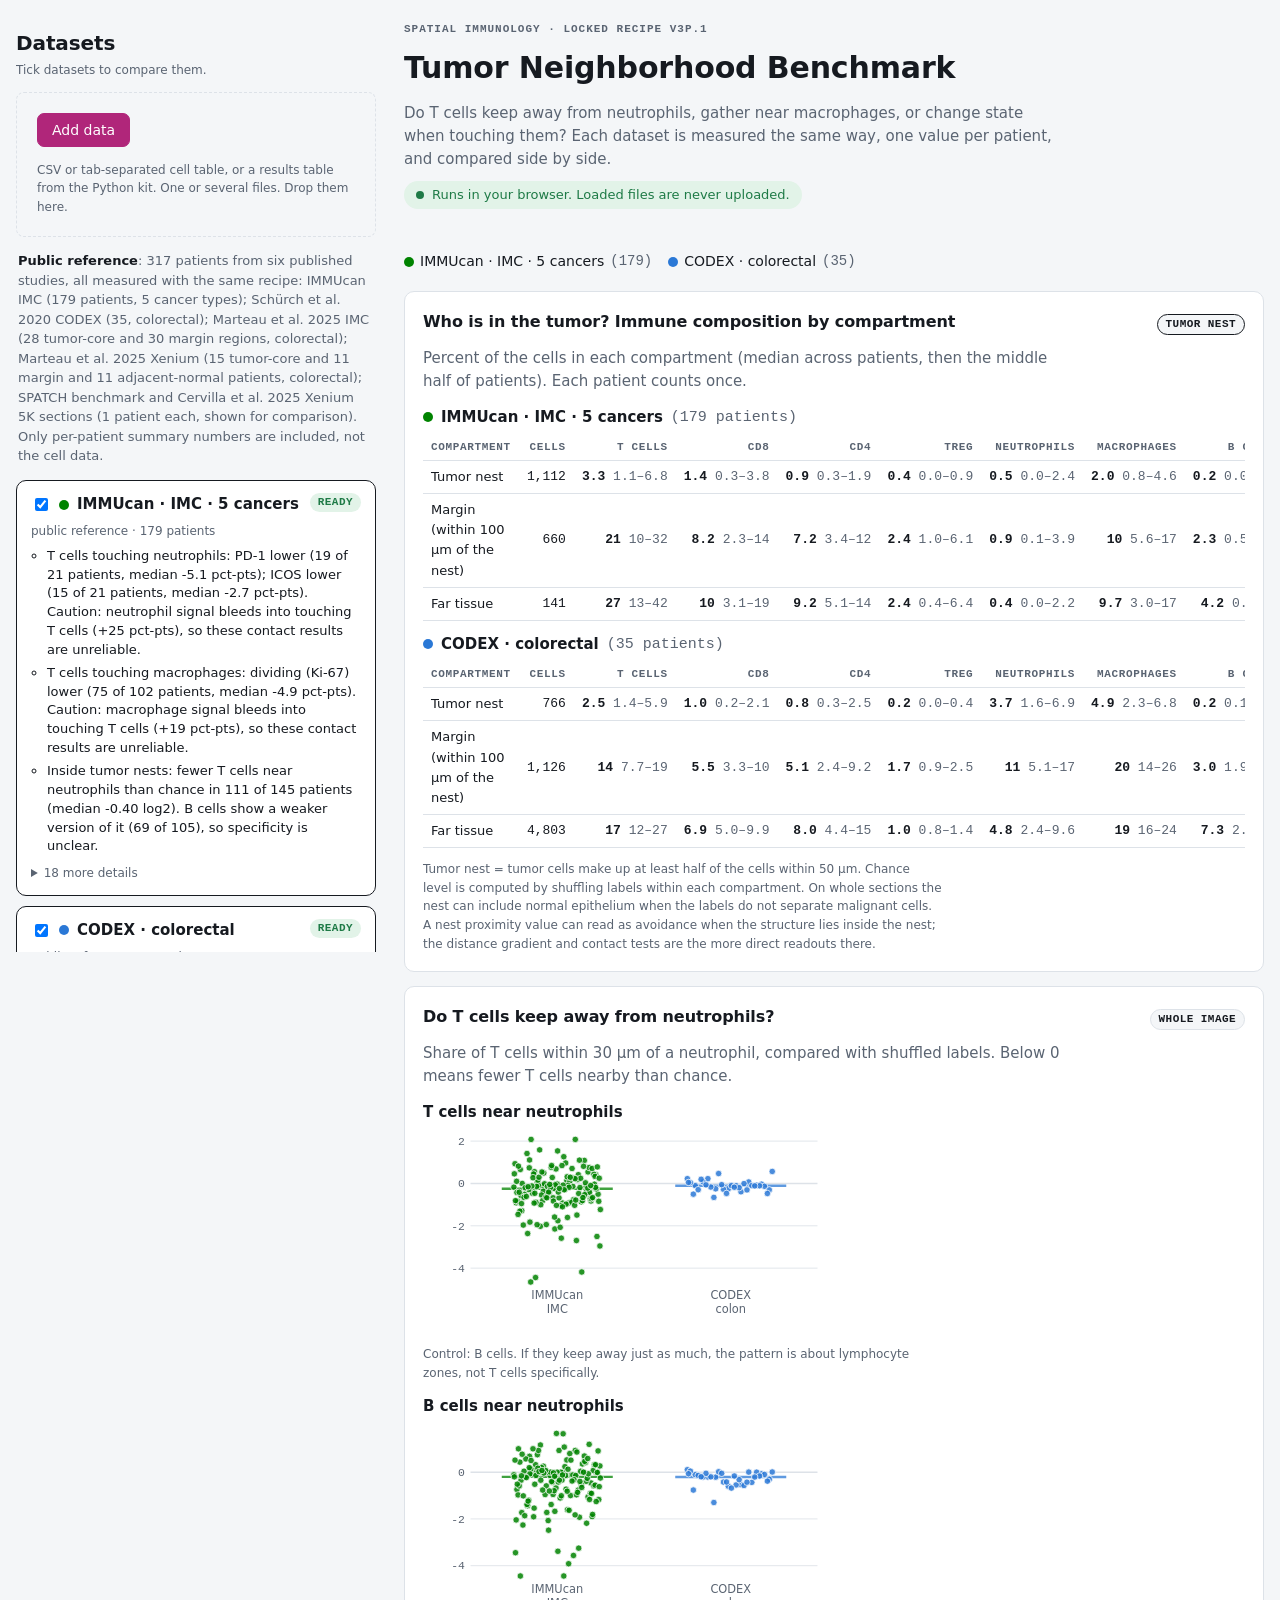
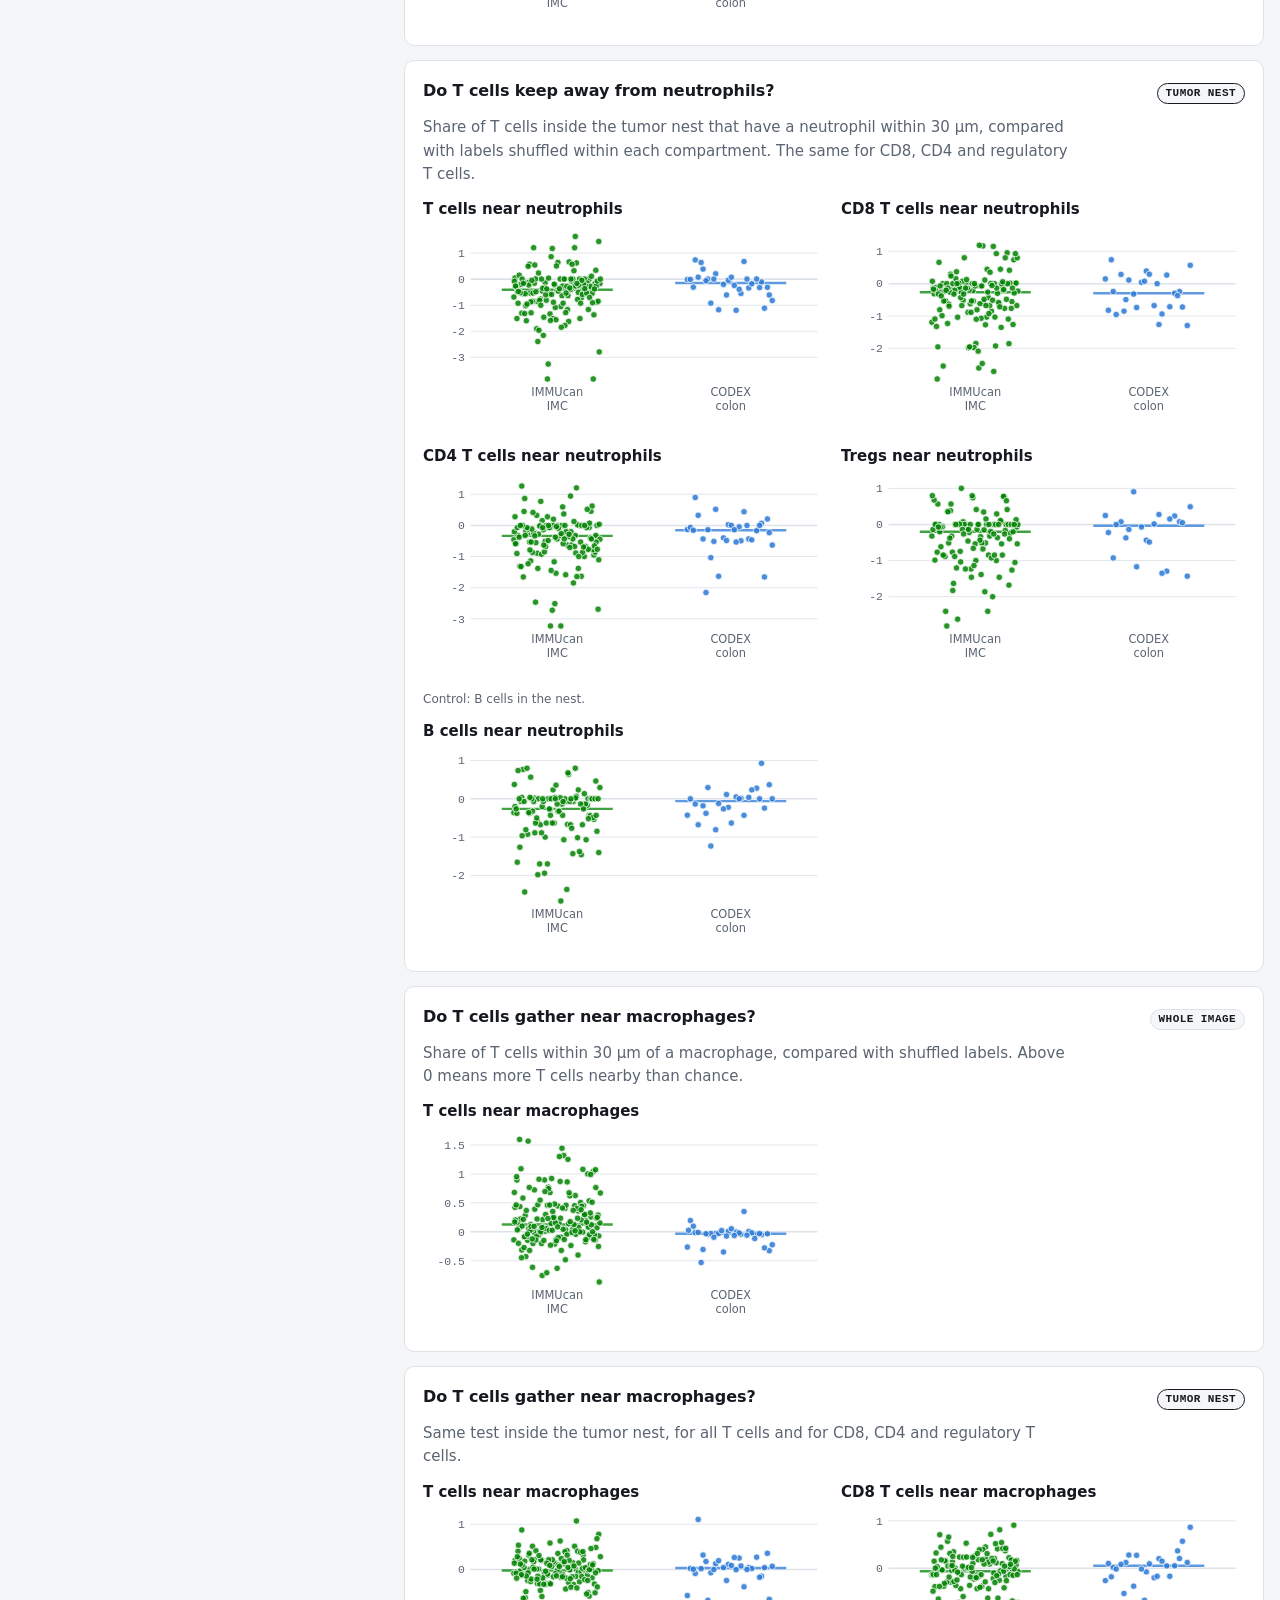
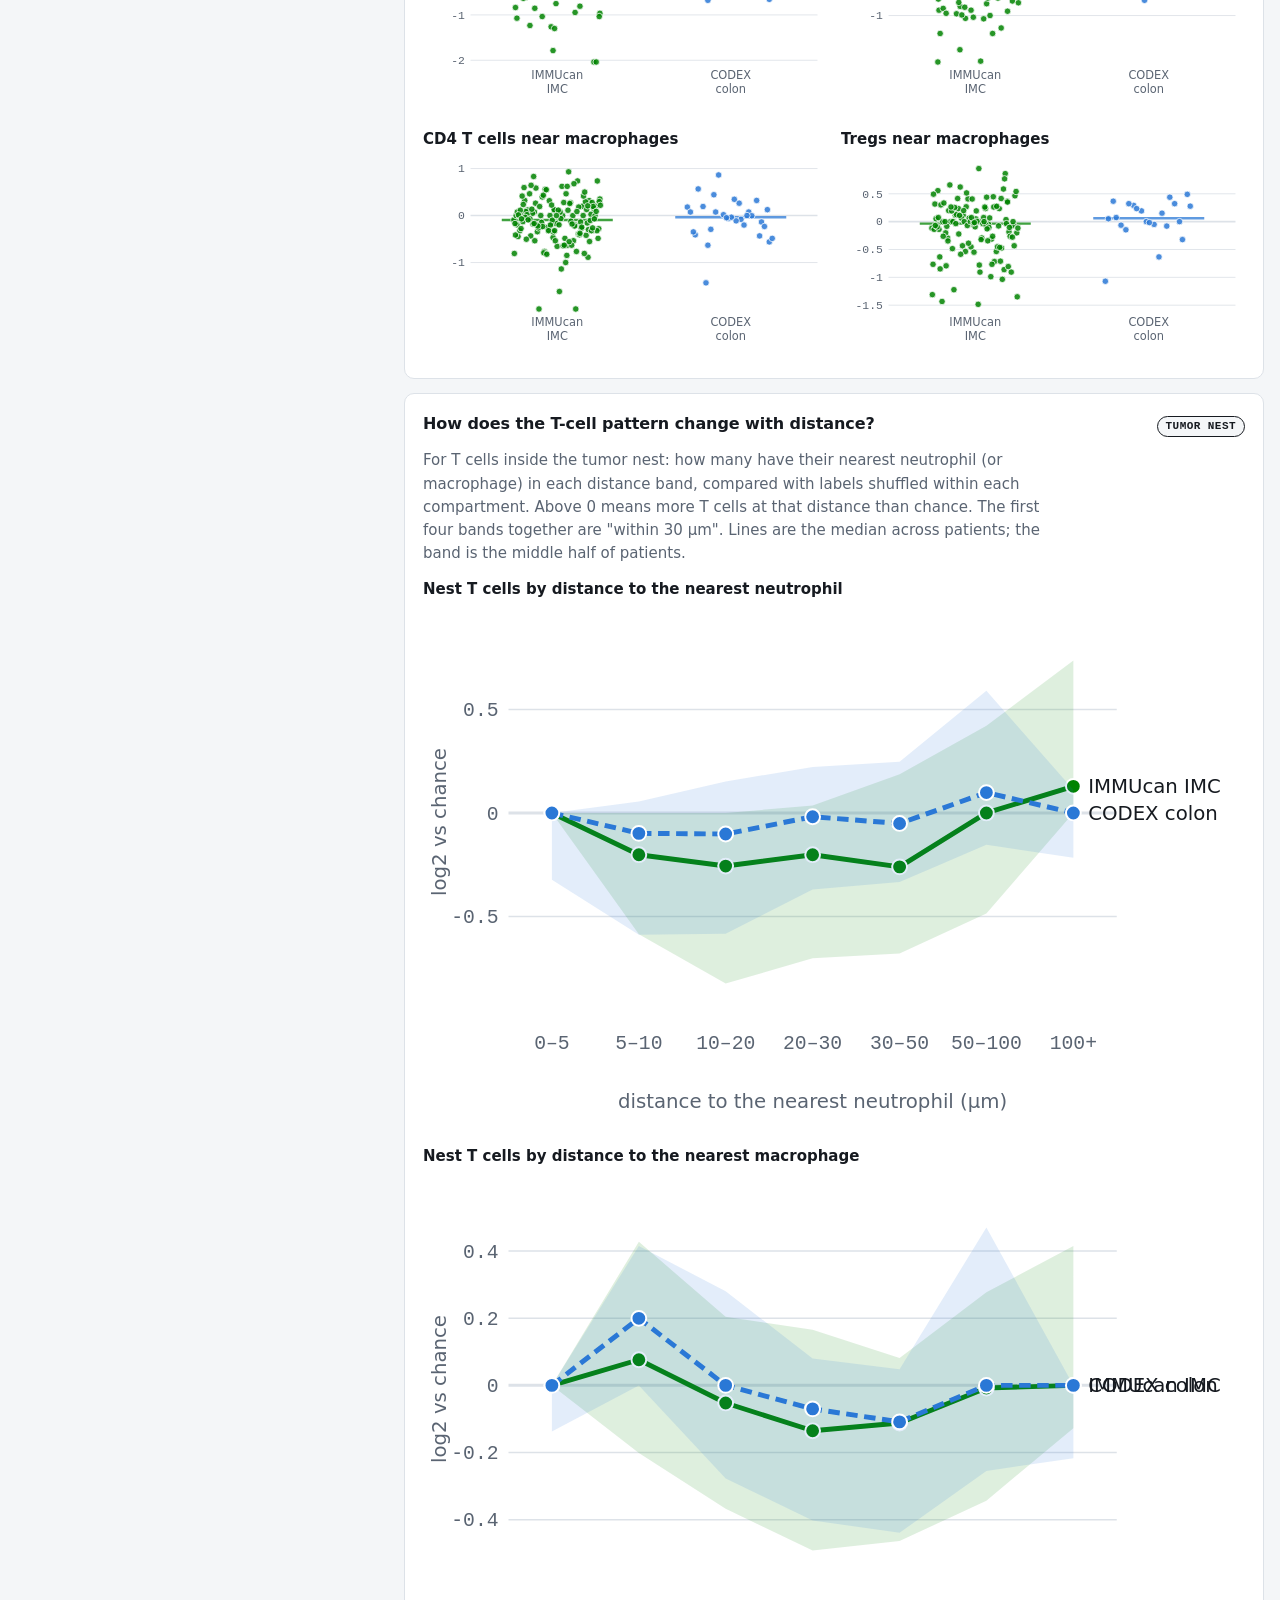
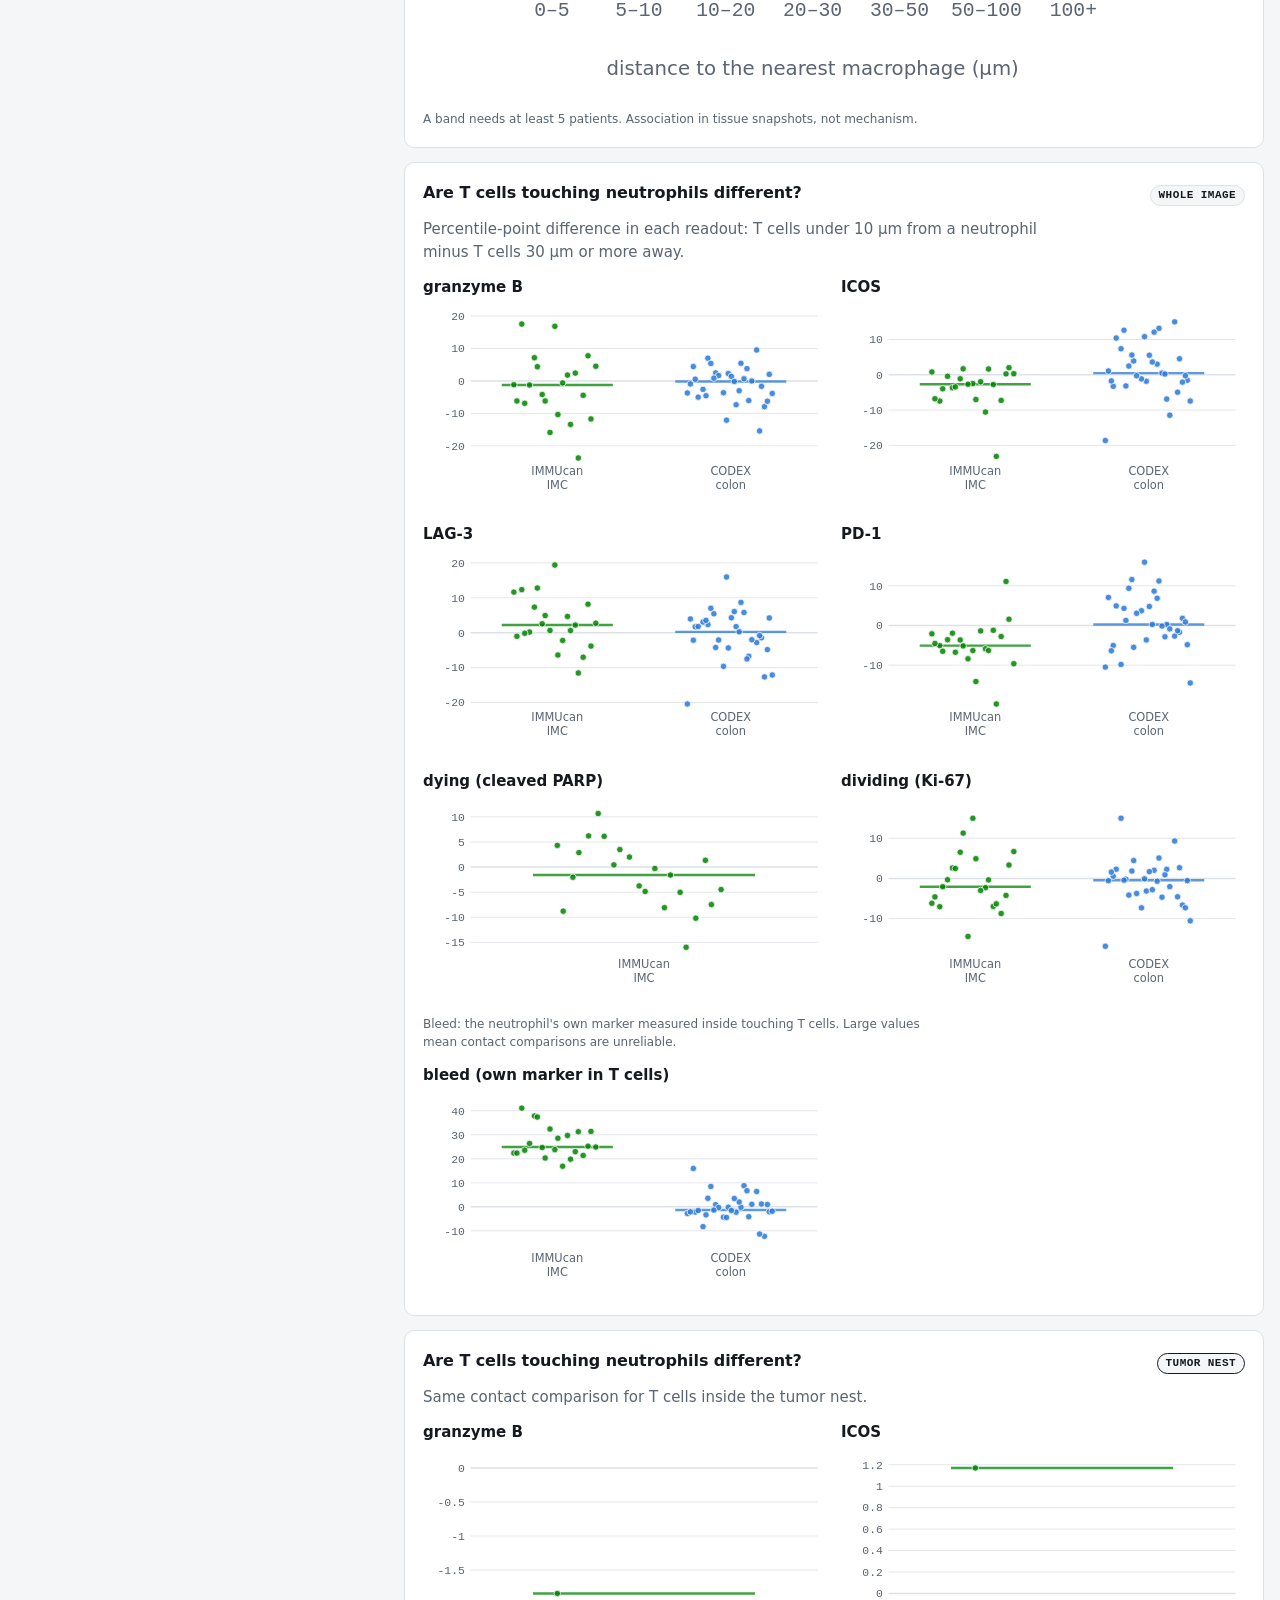
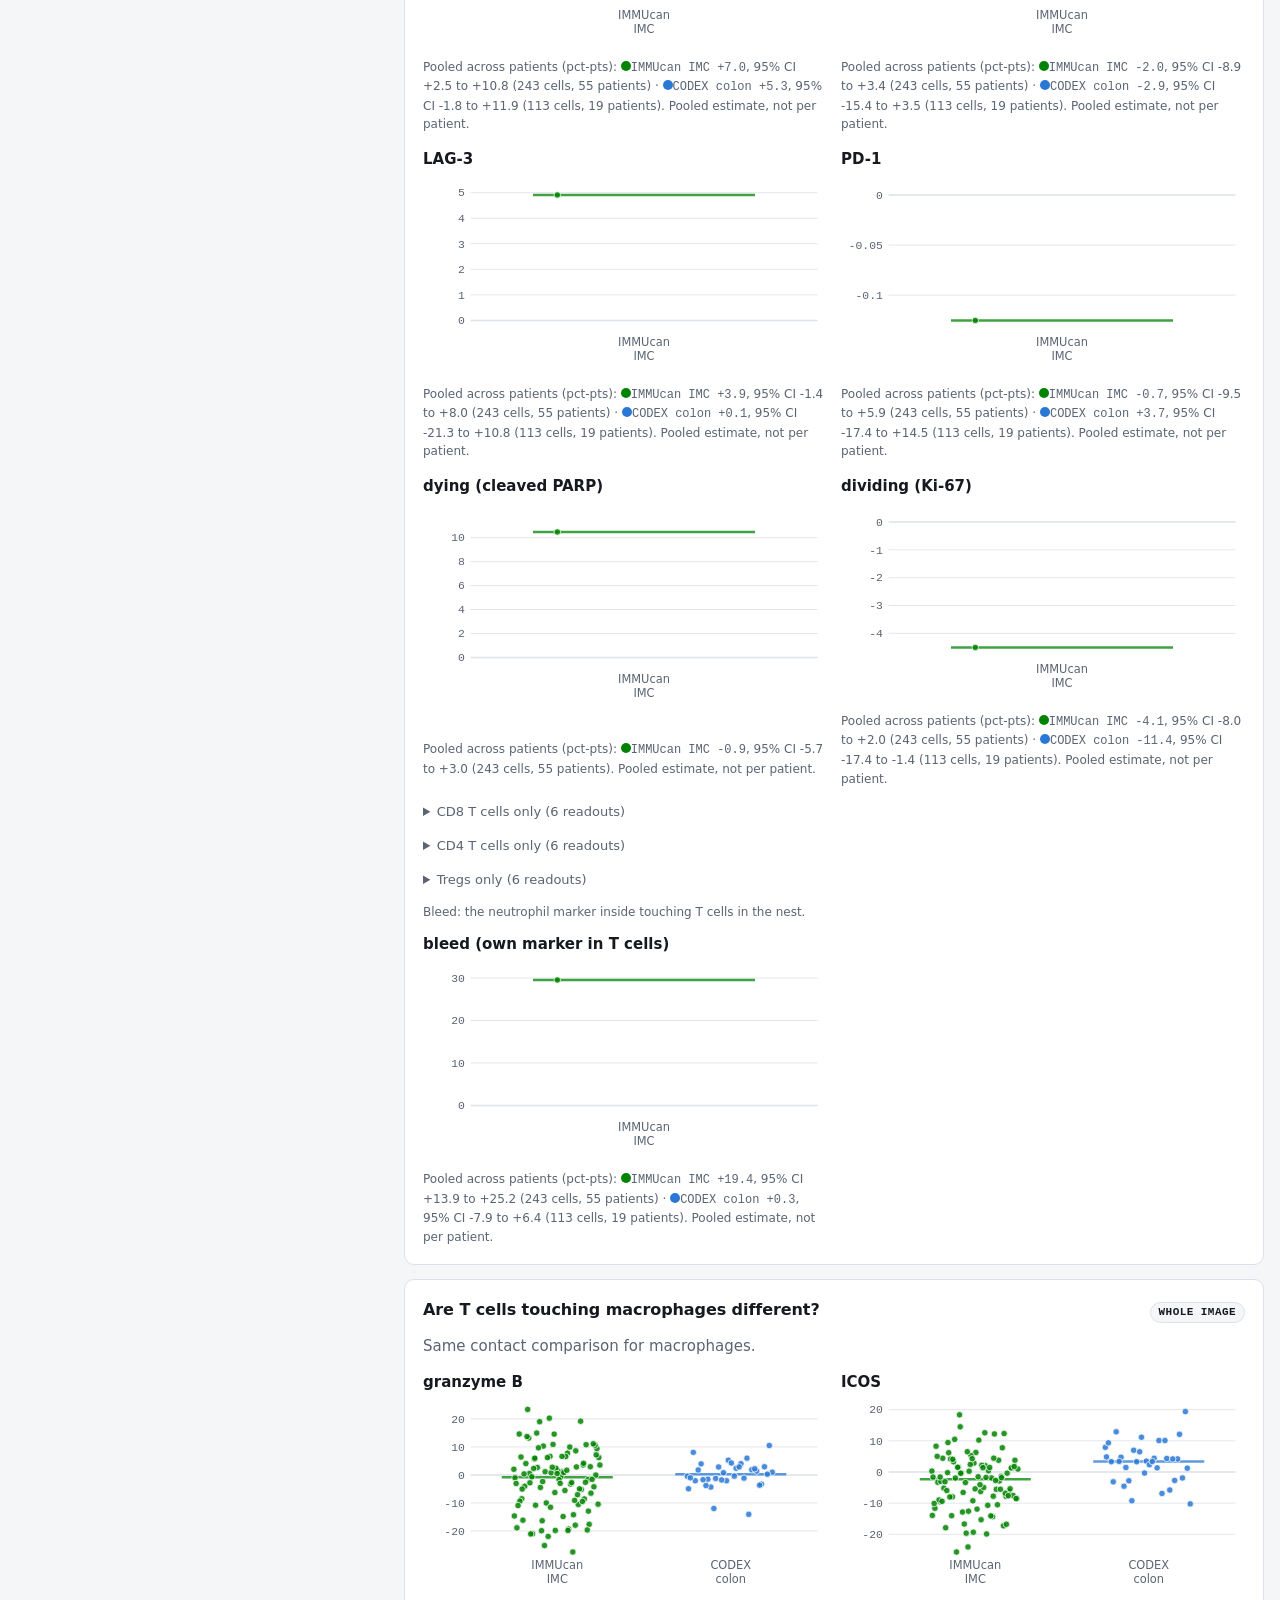
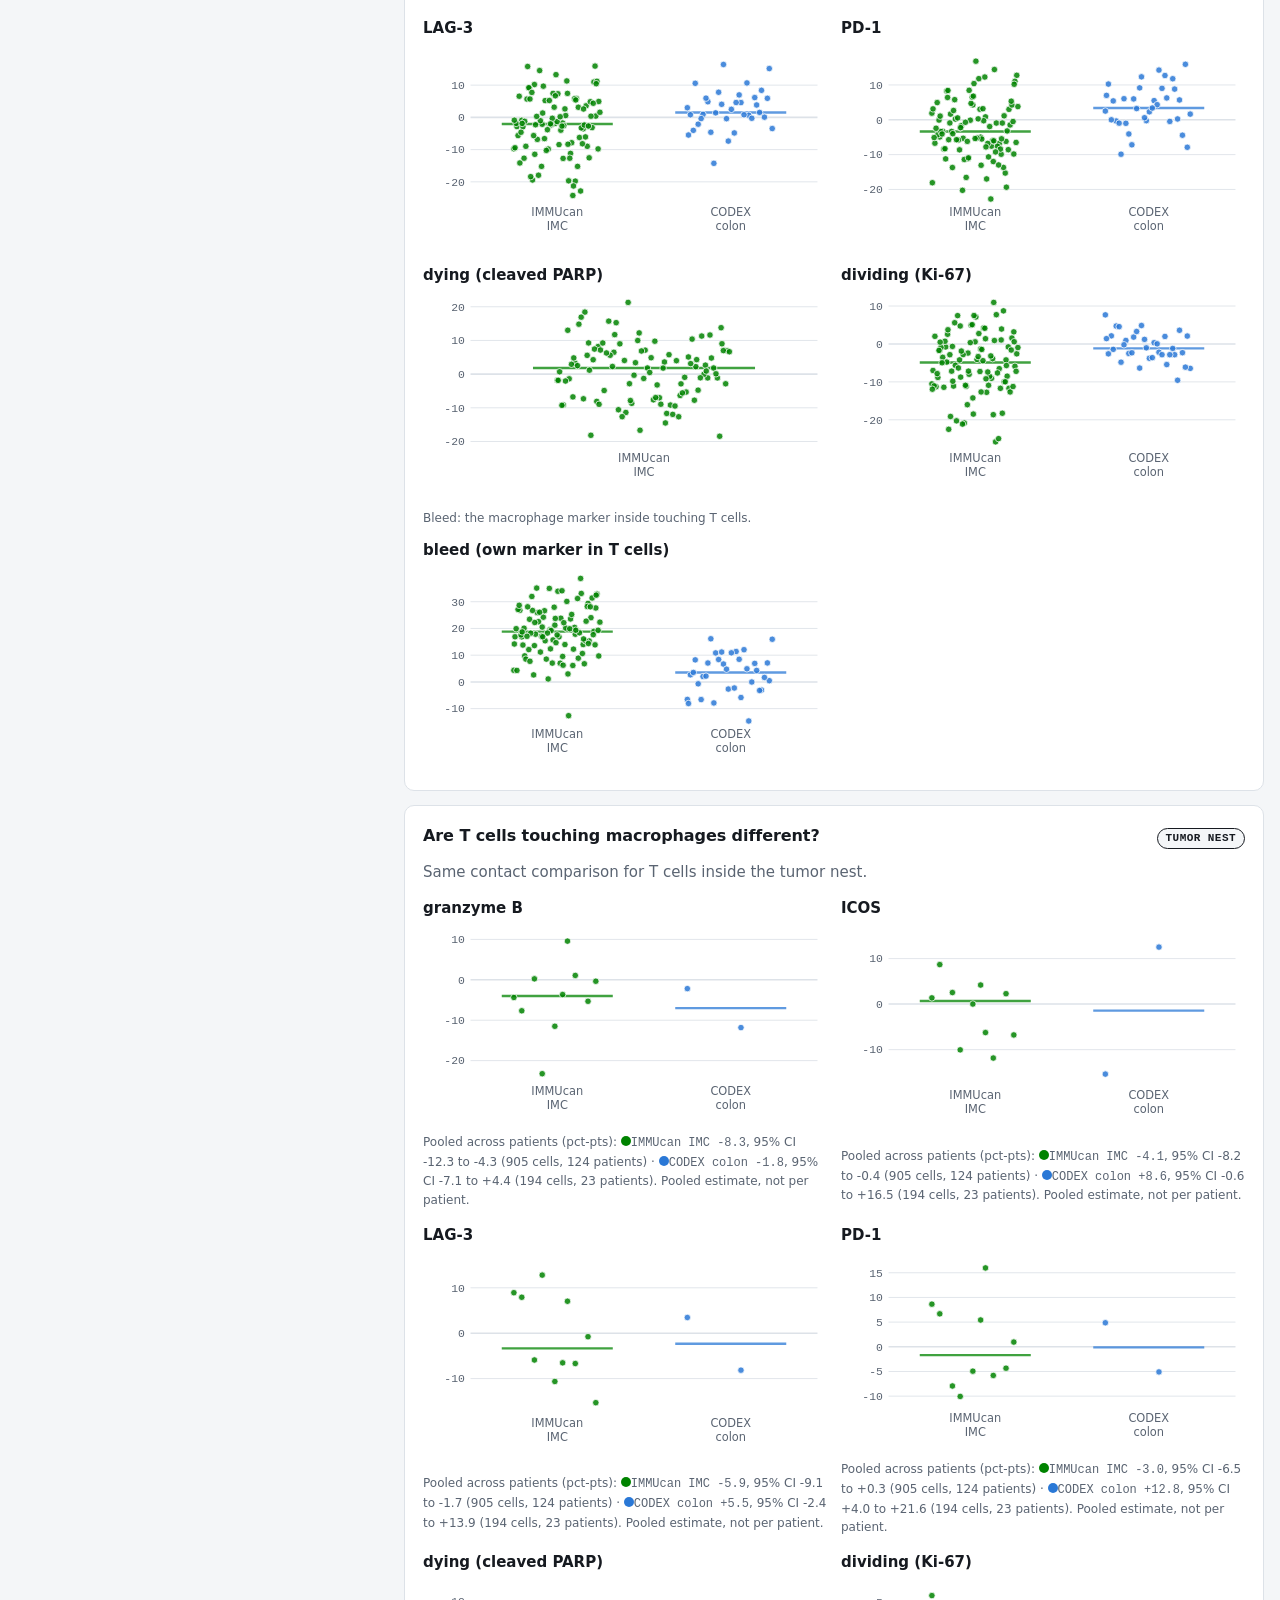
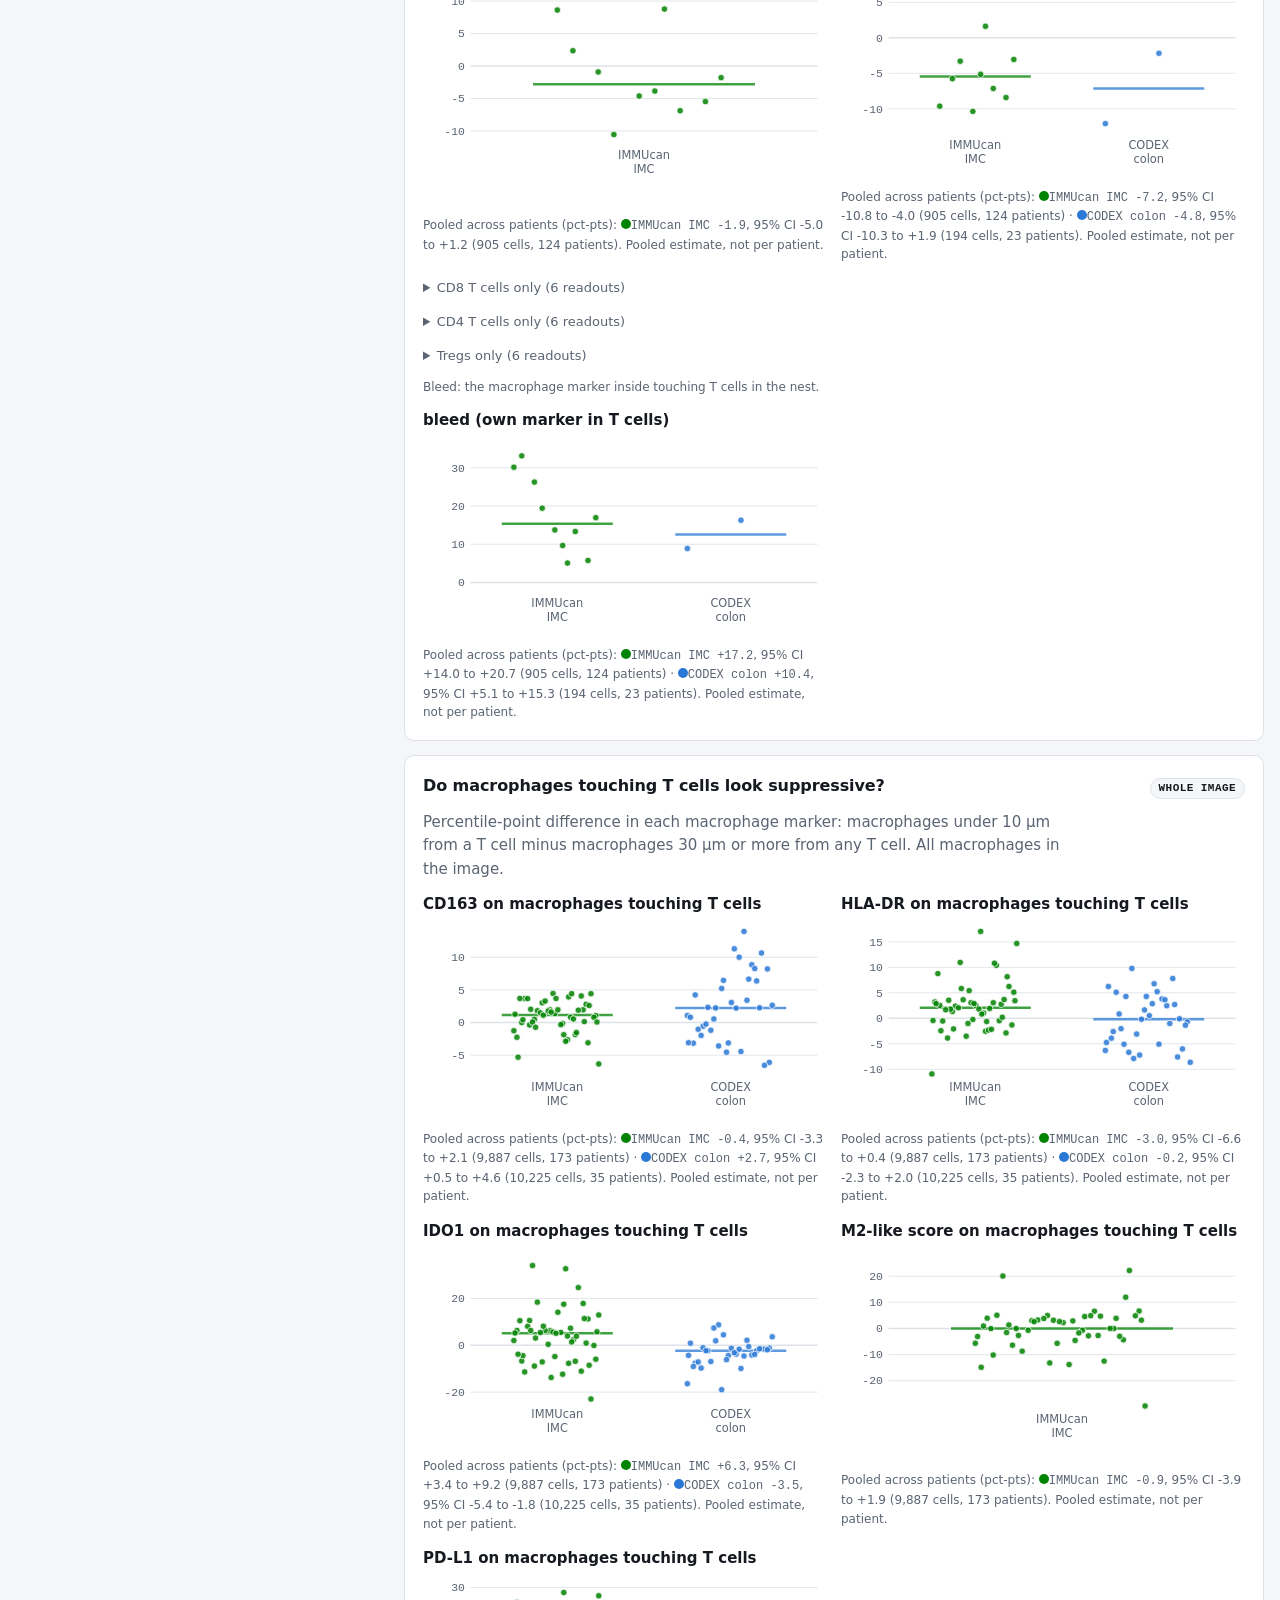
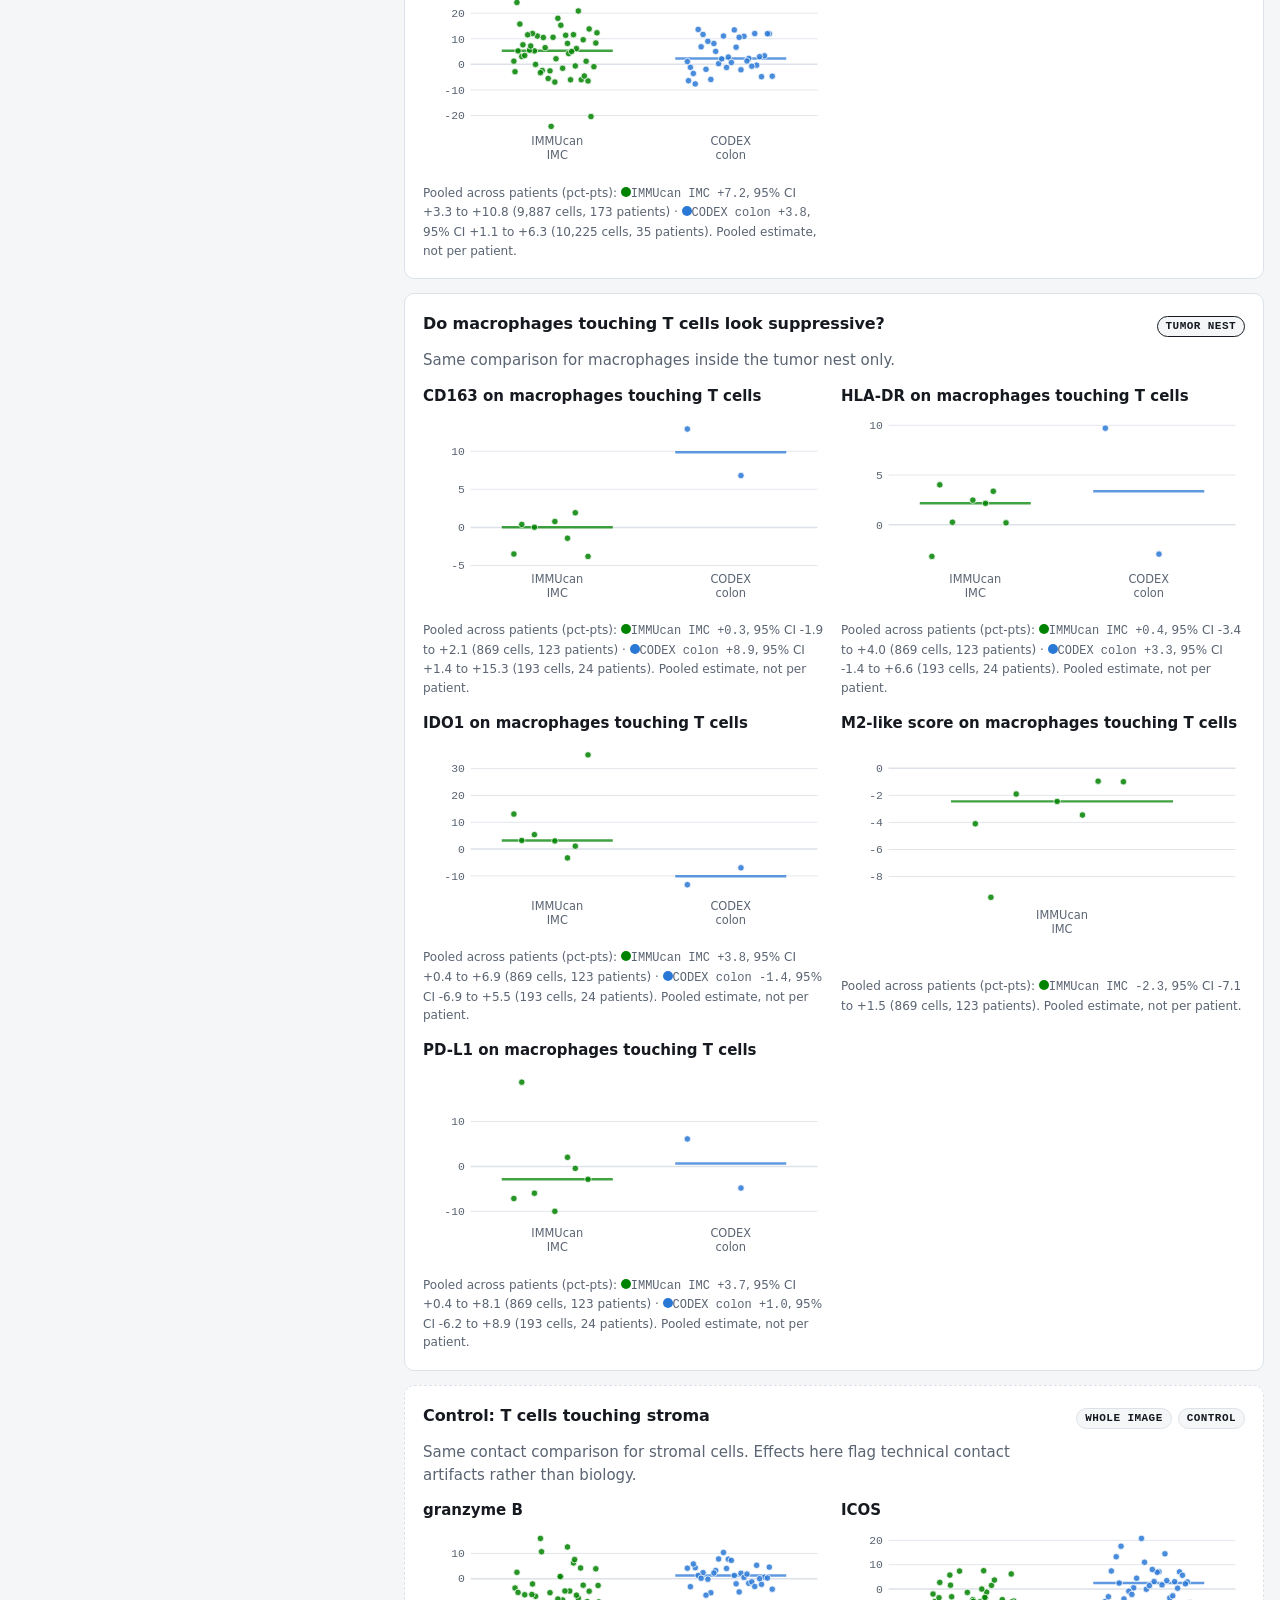
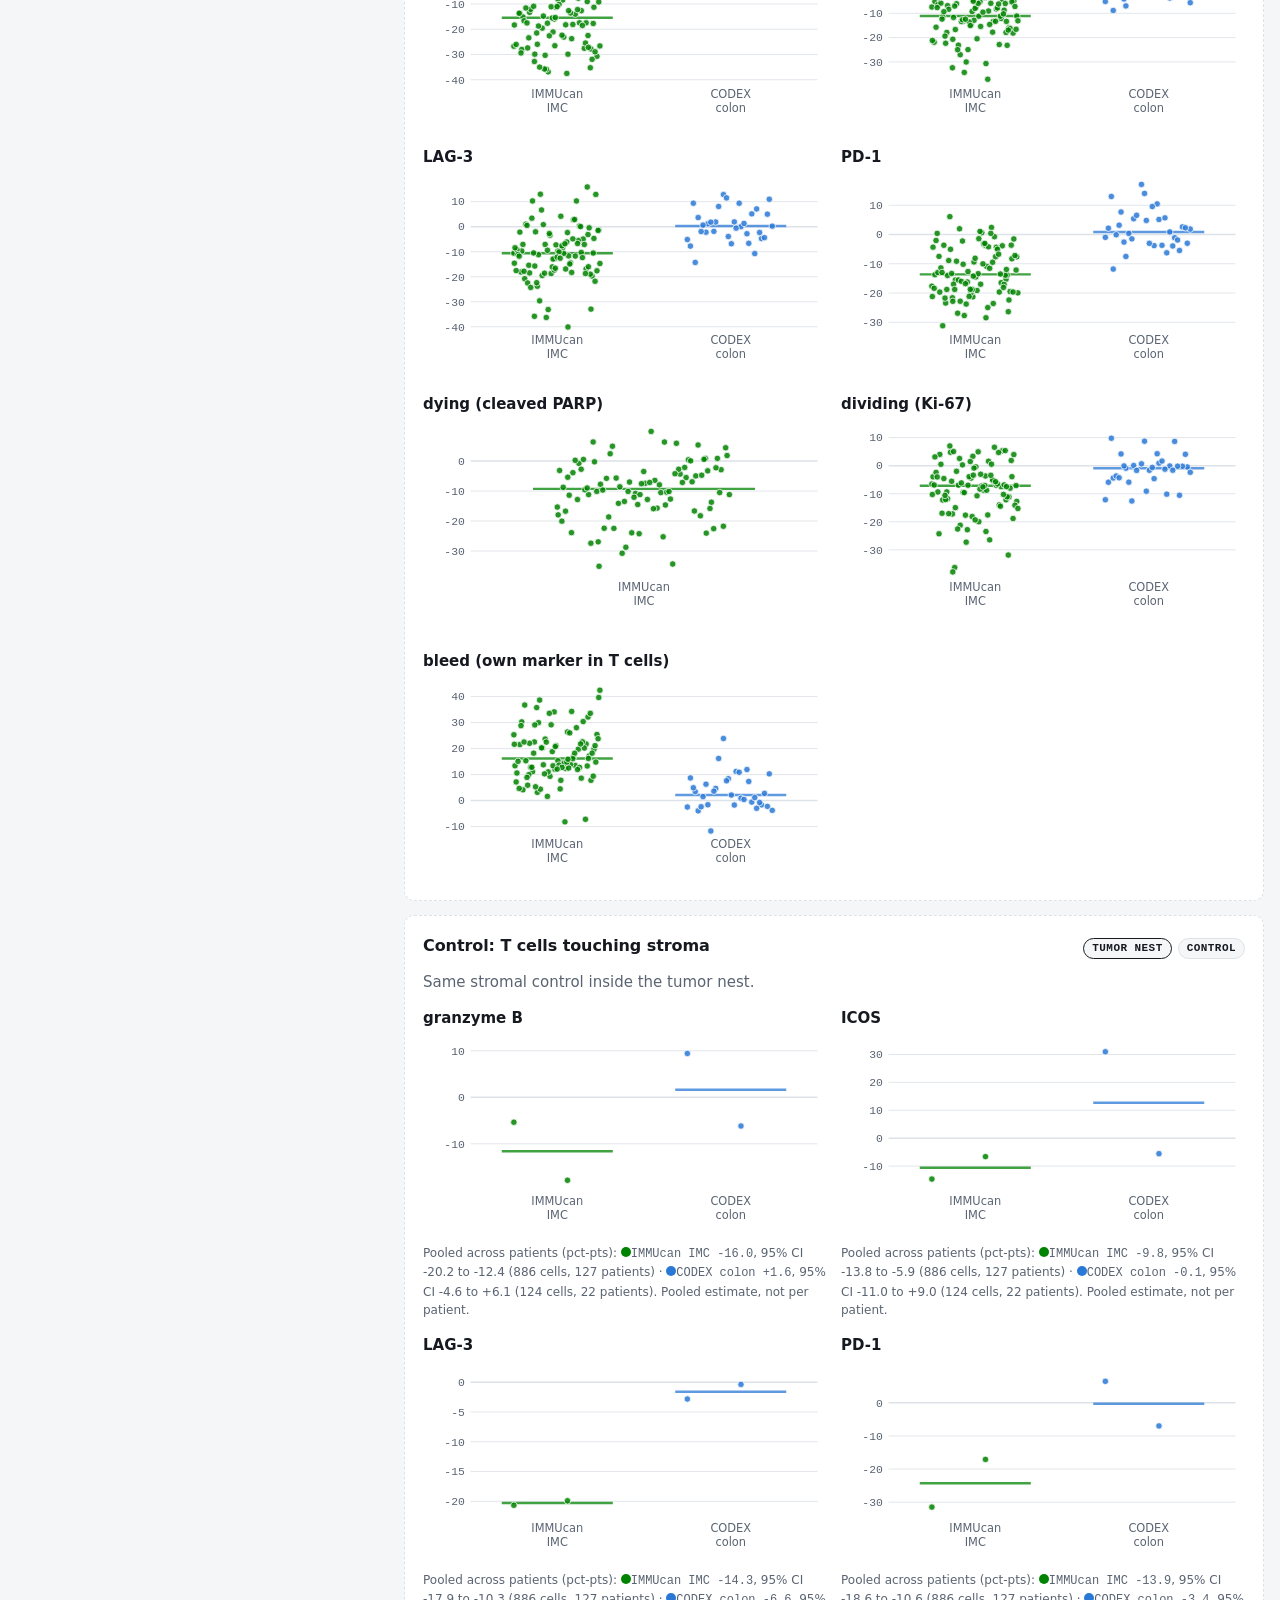
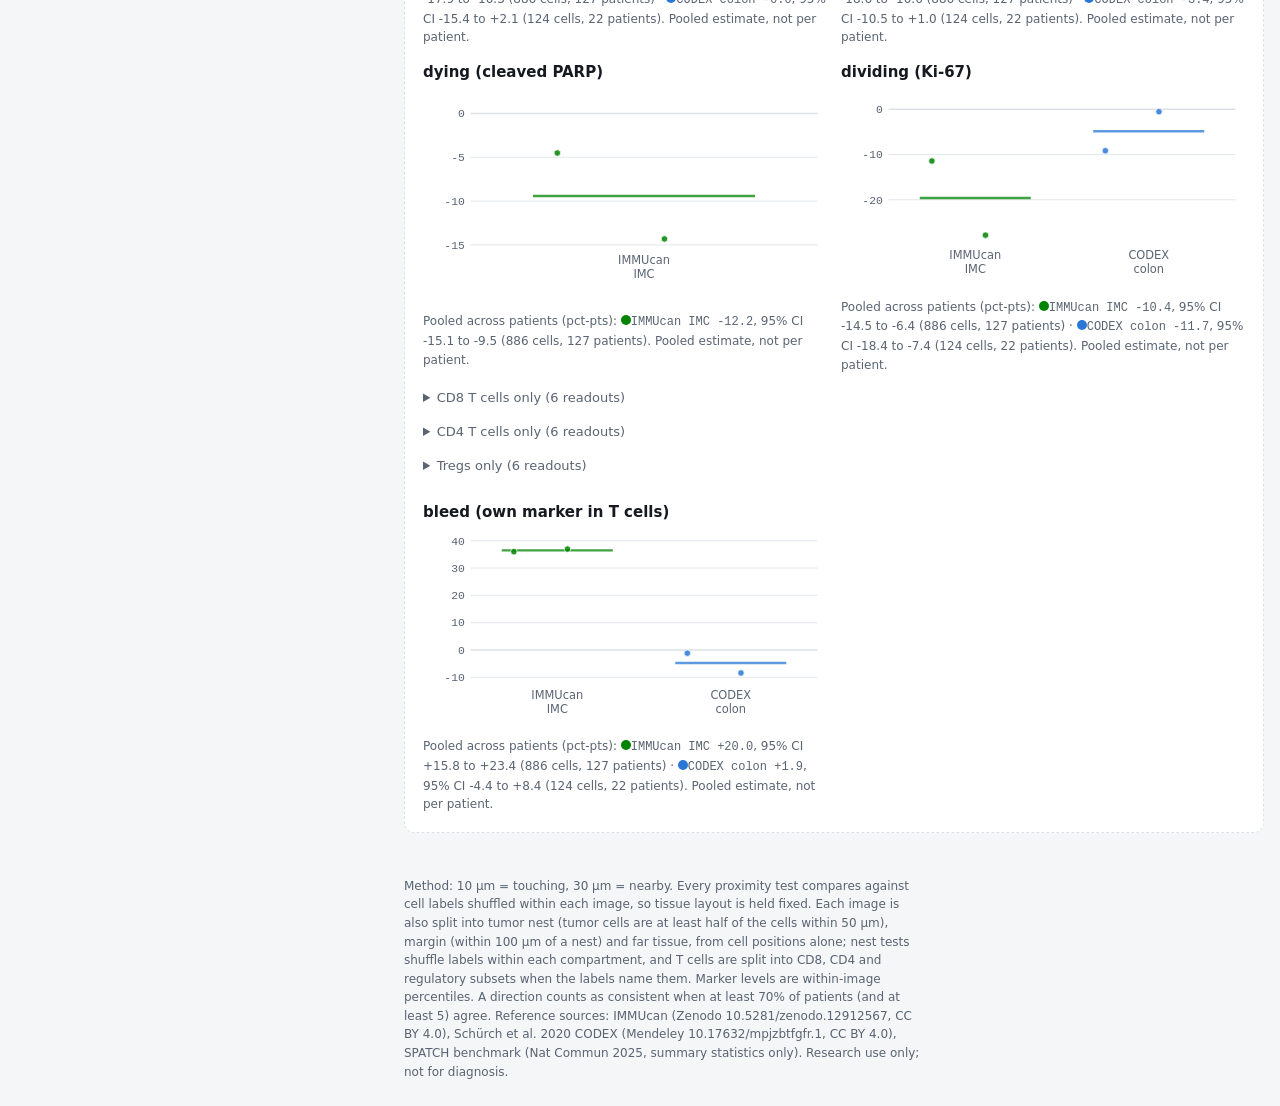
==== commit 0b403e83: "Dataset panel: highlights with expandable details; a distinct color per dataset (hue per study, shad" ====
--- a/docs/index.html
+++ b/docs/index.html
@@ -8,7 +8,13 @@
   --accent: #b0267a;          /* "your data" (fluorophore magenta) */
   --accent-soft: #f6e3ee;
   --ref: #1f8a4c;             /* public reference dots (green) */
-  --c2: #2563d6; --c3: #b26a00; --c4: #7a3fc4;   /* further loaded datasets */
+  /* One hue per study, one shade per dataset inside it; loaded data stays magenta. */
+  --ds-immucan: #008300; --ds-codex: #2a78d6;
+  --ds-spatch-1: #a86f00; --ds-spatch-2: #eda100; --ds-spatch-3: #f5c451; --ds-spatch-4: #7a5200;
+  --ds-marteau-1: #4a3aa7; --ds-marteau-2: #8f82e6;
+  --ds-cervilla-1: #b8461a; --ds-cervilla-2: #eb6834; --ds-cervilla-3: #f39a72; --ds-cervilla-4: #8a3412;
+  --ds-mxen-1: #0b7a55; --ds-mxen-2: #1baf7a; --ds-mxen-3: #6fd3ac;
+  --c2: #e87ba4; --c3: #7d1757; --c4: #d55181;   /* further loaded datasets (magenta shades) */
   --ref-strong: #0e4d29;     /* median line of public datasets */
   --good: #1e7a46; --good-bg: #e2f3e8;
   --warn: #9a5b00; --warn-bg: #fbefd9;
@@ -22,7 +28,12 @@
     --bg: #12151a; --surface: #1a1f26; --ink: #e7ebf0; --muted: #9aa4b2; --line: #2b323c;
     --accent: #f06bb5; --accent-soft: #3a1f30; --ref: #4cc77f; --ref-strong: #b6f0cd;
     --good: #5fcf8b; --good-bg: #173324; --warn: #f0b552; --warn-bg: #3a2c12; --bad: #ff7a70; --bad-bg: #3d1a18;
-    --c2: #6fa2ff; --c3: #f0a83c; --c4: #b88cff;
+    --ds-immucan: #2fa52f; --ds-codex: #3987e5;
+    --ds-spatch-1: #c98500; --ds-spatch-2: #eda100; --ds-spatch-3: #f5c451; --ds-spatch-4: #a86f00;
+    --ds-marteau-1: #6c5ce0; --ds-marteau-2: #a69cf0;
+    --ds-cervilla-1: #d95926; --ds-cervilla-2: #f0855a; --ds-cervilla-3: #f6b393; --ds-cervilla-4: #b8461a;
+    --ds-mxen-1: #199e70; --ds-mxen-2: #3fcf96; --ds-mxen-3: #8de3c0;
+    --c2: #f7a3cf; --c3: #c2408a; --c4: #e87ba4;
     color-scheme: dark;
   }
 }
@@ -30,7 +41,12 @@
   --bg: #12151a; --surface: #1a1f26; --ink: #e7ebf0; --muted: #9aa4b2; --line: #2b323c;
   --accent: #f06bb5; --accent-soft: #3a1f30; --ref: #4cc77f; --ref-strong: #b6f0cd;
   --good: #5fcf8b; --good-bg: #173324; --warn: #f0b552; --warn-bg: #3a2c12; --bad: #ff7a70; --bad-bg: #3d1a18;
-  --c2: #6fa2ff; --c3: #f0a83c; --c4: #b88cff;
+  --ds-immucan: #2fa52f; --ds-codex: #3987e5;
+  --ds-spatch-1: #c98500; --ds-spatch-2: #eda100; --ds-spatch-3: #f5c451; --ds-spatch-4: #a86f00;
+  --ds-marteau-1: #6c5ce0; --ds-marteau-2: #a69cf0;
+  --ds-cervilla-1: #d95926; --ds-cervilla-2: #f0855a; --ds-cervilla-3: #f6b393; --ds-cervilla-4: #b8461a;
+  --ds-mxen-1: #199e70; --ds-mxen-2: #3fcf96; --ds-mxen-3: #8de3c0;
+  --c2: #f7a3cf; --c3: #c2408a; --c4: #e87ba4;
     color-scheme: dark;
 }
 body { background: var(--bg); color: var(--ink); font: 15px/1.55 var(--f-body); margin: 0; }
@@ -49,6 +65,8 @@
 .dmeta { font-size: 12px; color: var(--muted); }
 .finds, .fails { margin: 0; padding-left: 16px; display: grid; gap: 4px; font-size: 13px; line-height: 1.45; }
 .finds li.f-na { color: var(--muted); }
+.more-finds summary { font-size: 12px; margin-top: 2px; }
+.more-finds .finds { margin-top: 6px; }
 .swatch { display: inline-block; width: 10px; height: 10px; border-radius: 50%; flex: none; }
 .bar { height: 6px; background: var(--line); border-radius: 3px; overflow: hidden; }
 .bar i { display: block; height: 100%; background: var(--accent); transition: width 0.2s; }
@@ -1738,6 +1756,16 @@
   const REF = JSON.parse(document.getElementById("ref-data").textContent);
   const WORKER_SRC = ["recipe-src", "automap-src"].map((id) => document.getElementById(id).textContent).join("\n;\n");
   const LOADED_COLORS = ["var(--accent)", "var(--c2)", "var(--c3)", "var(--c4)"];
+  // One hue per study, one shade per dataset; a public dataset not listed here falls back to the reference green.
+  const DS_COLOR = {
+    IMMUcan_IMC_panel1: "--ds-immucan", CODEX_CRC_Schurch2020: "--ds-codex",
+    SPATCH_COAD_xenium5k: "--ds-spatch-1", SPATCH_COAD_cosmx6k: "--ds-spatch-2", SPATCH_OV_xenium5k: "--ds-spatch-3", SPATCH_HCC_xenium5k: "--ds-spatch-4",
+    MARTEAU_CRC_IMC_core: "--ds-marteau-1", MARTEAU_CRC_IMC_margin: "--ds-marteau-2",
+    CERVILLA_COLORECTAL_xenium5k: "--ds-cervilla-1", CERVILLA_LUNG_xenium5k: "--ds-cervilla-2", CERVILLA_BREAST_xenium5k: "--ds-cervilla-3", CERVILLA_OVARIAN_xenium5k: "--ds-cervilla-4",
+    MARTEAU_XENIUM_core: "--ds-mxen-1", MARTEAU_XENIUM_margin: "--ds-mxen-2", MARTEAU_XENIUM_normal: "--ds-mxen-3",
+  };
+  const HIGHLIGHT = new Set(["down", "up", "change"]);  // findings shown on the card; the rest sit under "more"
+  const openMore = new Set();
   const esc = (s) => String(s ?? "").replace(/[&<>"]/g, (c) => ({ "&": "&amp;", "<": "&lt;", ">": "&gt;", '"': "&quot;" }[c]));
   const fmt = (v, d = 2) => (v === null || v === undefined || !Number.isFinite(v) ? "—" : (v > 0 ? "+" : "") + v.toFixed(d));
 
@@ -1746,7 +1774,7 @@
   const selected = new Set();
   for (const d of REF.datasets) {
     const rows = d.data.map((v) => { const r = { dataset: d.id }; d.cols.forEach((c, i) => { r[c] = v[i]; }); return r; });  // columnar in the page, row objects here
-    DS.push({ id: d.id, label: d.label, short: d.short, kind: "public", status: "ready", rows, n: d.n, findings: Findings.summarize(rows), color: "var(--ref)" });
+    DS.push({ id: d.id, label: d.label, short: d.short, kind: "public", status: "ready", rows, n: d.n, findings: Findings.summarize(rows), color: `var(${DS_COLOR[d.id] || "--ref"})` });
   }
   ["IMMUcan_IMC_panel1", "CODEX_CRC_Schurch2020"].forEach((id) => selected.add(id));
 
@@ -1980,13 +2008,20 @@
       else if (d.status === "analysing") body = `<div class="bar"><i style="width:${Math.round((d.progress.f || 0) * 100)}%"></i></div><span class="hint">${esc(d.progress.stage)}…</span>`;
       else if (d.status === "failed") body = `<ul class="fails">${(d.fails || []).slice(0, 3).map((f) => `<li><b>${esc(f.title)}</b>${f.fix ? `<br><span class="hint">${esc(f.fix)}</span>` : ""}</li>`).join("")}</ul>`;
       else if (d.findings.every((f) => f.status === "na" || f.key === "compartments")) body = `<p class="hint">${d.n < 5 ? `Only ${d.n} patient${d.n === 1 ? "" : "s"}: shown in the charts, too few for summary findings.` : "No summary findings for this dataset."}</p>`;
-      else body = `<ul class="finds">${d.findings.filter((f) => f.status !== "na").map((f) => `<li class="f-${f.status}">${esc(f.text)}${d.sens && d.sens.has(f.key) ? ' <span class="chip warn">depends on estimated pixel size</span>' : ""}</li>`).join("")}</ul>`;
+      else {
+        const li = (f) => `<li class="f-${f.status}">${esc(f.text)}${d.sens && d.sens.has(f.key) ? ' <span class="chip warn">depends on estimated pixel size</span>' : ""}</li>`;
+        const shown = d.findings.filter((f) => f.status !== "na");
+        let top = shown.filter((f) => HIGHLIGHT.has(f.status)).slice(0, 3); if (!top.length) top = shown.slice(0, 2);
+        const rest = shown.filter((f) => !top.includes(f));
+        body = `<ul class="finds">${top.map(li).join("")}</ul>` + (rest.length ? `<details class="more-finds" data-more="${esc(d.id)}"${openMore.has(d.id) ? " open" : ""}><summary>${rest.length} more detail${rest.length === 1 ? "" : "s"}</summary><ul class="finds">${rest.map(li).join("")}</ul></details>` : "");
+      }
       return `<li class="dset${selected.has(d.id) ? " on" : ""}"><div class="dset-head"><label for="sel-${esc(d.id)}">${box}<i class="swatch" style="background:${d.color}"></i><span class="dname">${esc(d.label)}</span></label>` +
         `<span class="chip ${cls}">${txt}</span></div>` +
         `<div class="dmeta">${d.kind === "public" ? "public reference" : d.kind === "results" ? "kit results" : "loaded"}${d.n ? ` · ${d.n} patient${d.n === 1 ? "" : "s"}` : ""}` +
         `${d.kind !== "public" && d.status !== "analysing" ? ` · <button type="button" class="linkish" data-remove="${esc(d.id)}">remove</button>` : ""}</div>${body}</li>`;
     }).join("");
   }
+  $("#dsets").addEventListener("toggle", (e) => { const id = e.target.dataset && e.target.dataset.more; if (id) e.target.open ? openMore.add(id) : openMore.delete(id); }, true);  // keep open across re-renders
   $("#dsets").addEventListener("change", (e) => { const id = e.target.dataset.id; if (!id) return; e.target.checked ? selected.add(id) : selected.delete(id); render(); });
   $("#dsets").addEventListener("click", (e) => {
     const form = e.target.closest("form.pxform");
@@ -2064,11 +2099,11 @@
     cols.forEach(([d, v], i) => {  // median line first, so the patient dots sit on top of it
       const cx = L + cw * (i + 0.5), loaded = d.kind !== "public";
       const md = quant(v, 0.5);
-      svg += `<line x1="${cx - cw * 0.32}" x2="${cx + cw * 0.32}" y1="${y(md)}" y2="${y(md)}" stroke="${loaded ? d.color : "var(--ref-strong)"}" stroke-width="2.6" stroke-opacity="0.75"/>`;
+      svg += `<line x1="${cx - cw * 0.32}" x2="${cx + cw * 0.32}" y1="${y(md)}" y2="${y(md)}" stroke="${d.color}" stroke-width="2.6" stroke-opacity="0.75"/>`;
       v.forEach((val, j) => { const jit = ((j * 0.6180339887) % 1 - 0.5) * cw * 0.5;
         svg += `<circle cx="${(cx + jit).toFixed(1)}" cy="${y(val).toFixed(1)}" r="${loaded ? 4 : 3.4}" fill="${d.color}" fill-opacity="0.85" stroke="var(--surface)" stroke-width="0.8"/>`; });
       const words = String(d.short).split(" ");
-      svg += `<text x="${cx}" y="${H - B + 18}" text-anchor="middle" font-size="12" fill="${loaded ? d.color : "var(--muted)"}" font-family="var(--f-body)">${esc(words[0])}</text>`;
+      svg += `<text x="${cx}" y="${H - B + 18}" text-anchor="middle" font-size="12" fill="${loaded ? "var(--ink)" : "var(--muted)"}" font-family="var(--f-body)">${esc(words[0])}</text>`;
       if (words.length > 1) svg += `<text x="${cx}" y="${H - B + 33}" text-anchor="middle" font-size="12" fill="var(--muted)" font-family="var(--f-body)">${esc(words.slice(1).join(" "))}</text>`;
     });
     return svg + "</svg>";
@@ -2159,11 +2194,11 @@
       pts.forEach((p, i) => { if (p) cur.push([i, p]); else if (cur.length) { runs.push(cur); cur = []; } }); if (cur.length) runs.push(cur);
       for (const r of runs) {
         if (r.length > 1) svg += `<polygon points="${r.map(([i, p]) => `${x(i).toFixed(1)},${y(p.hi).toFixed(1)}`).concat(r.slice().reverse().map(([i, p]) => `${x(i).toFixed(1)},${y(p.lo).toFixed(1)}`)).join(" ")}" fill="${col}" fill-opacity="0.13"/>`;
-        svg += `<polyline points="${r.map(([i, p]) => `${x(i).toFixed(1)},${y(p.med).toFixed(1)}`).join(" ")}" fill="none" stroke="${loaded ? col : "var(--ref)"}" stroke-width="3" ${dash ? `stroke-dasharray="${dash}"` : ""} stroke-linejoin="round"/>`;
+        svg += `<polyline points="${r.map(([i, p]) => `${x(i).toFixed(1)},${y(p.med).toFixed(1)}`).join(" ")}" fill="none" stroke="${col}" stroke-width="3" ${dash ? `stroke-dasharray="${dash}"` : ""} stroke-linejoin="round"/>`;
         for (const [i, p] of r) svg += `<circle cx="${x(i).toFixed(1)}" cy="${y(p.med).toFixed(1)}" r="${loaded ? 5 : 4.5}" fill="${col}" stroke="var(--surface)" stroke-width="1.2"/>`;
       }
       const lastRun = runs[runs.length - 1], [li, lp] = lastRun[lastRun.length - 1], name = String(d.short);
-      svg += `<text x="${(x(li) + 9).toFixed(1)}" y="${(y(lp.med) + 4).toFixed(1)}" font-size="12" fill="${loaded ? col : "var(--ref-strong)"}" font-family="var(--f-body)">${esc(name.length > 12 ? name.slice(0, 11) + "…" : name)}</text>`;
+      svg += `<text x="${(x(li) + 9).toFixed(1)}" y="${(y(lp.med) + 4).toFixed(1)}" font-size="12" fill="var(--ink)" font-family="var(--f-body)">${esc(name.length > 12 ? name.slice(0, 11) + "…" : name)}</text>`;
     }
     return svg + "</svg>";
   }
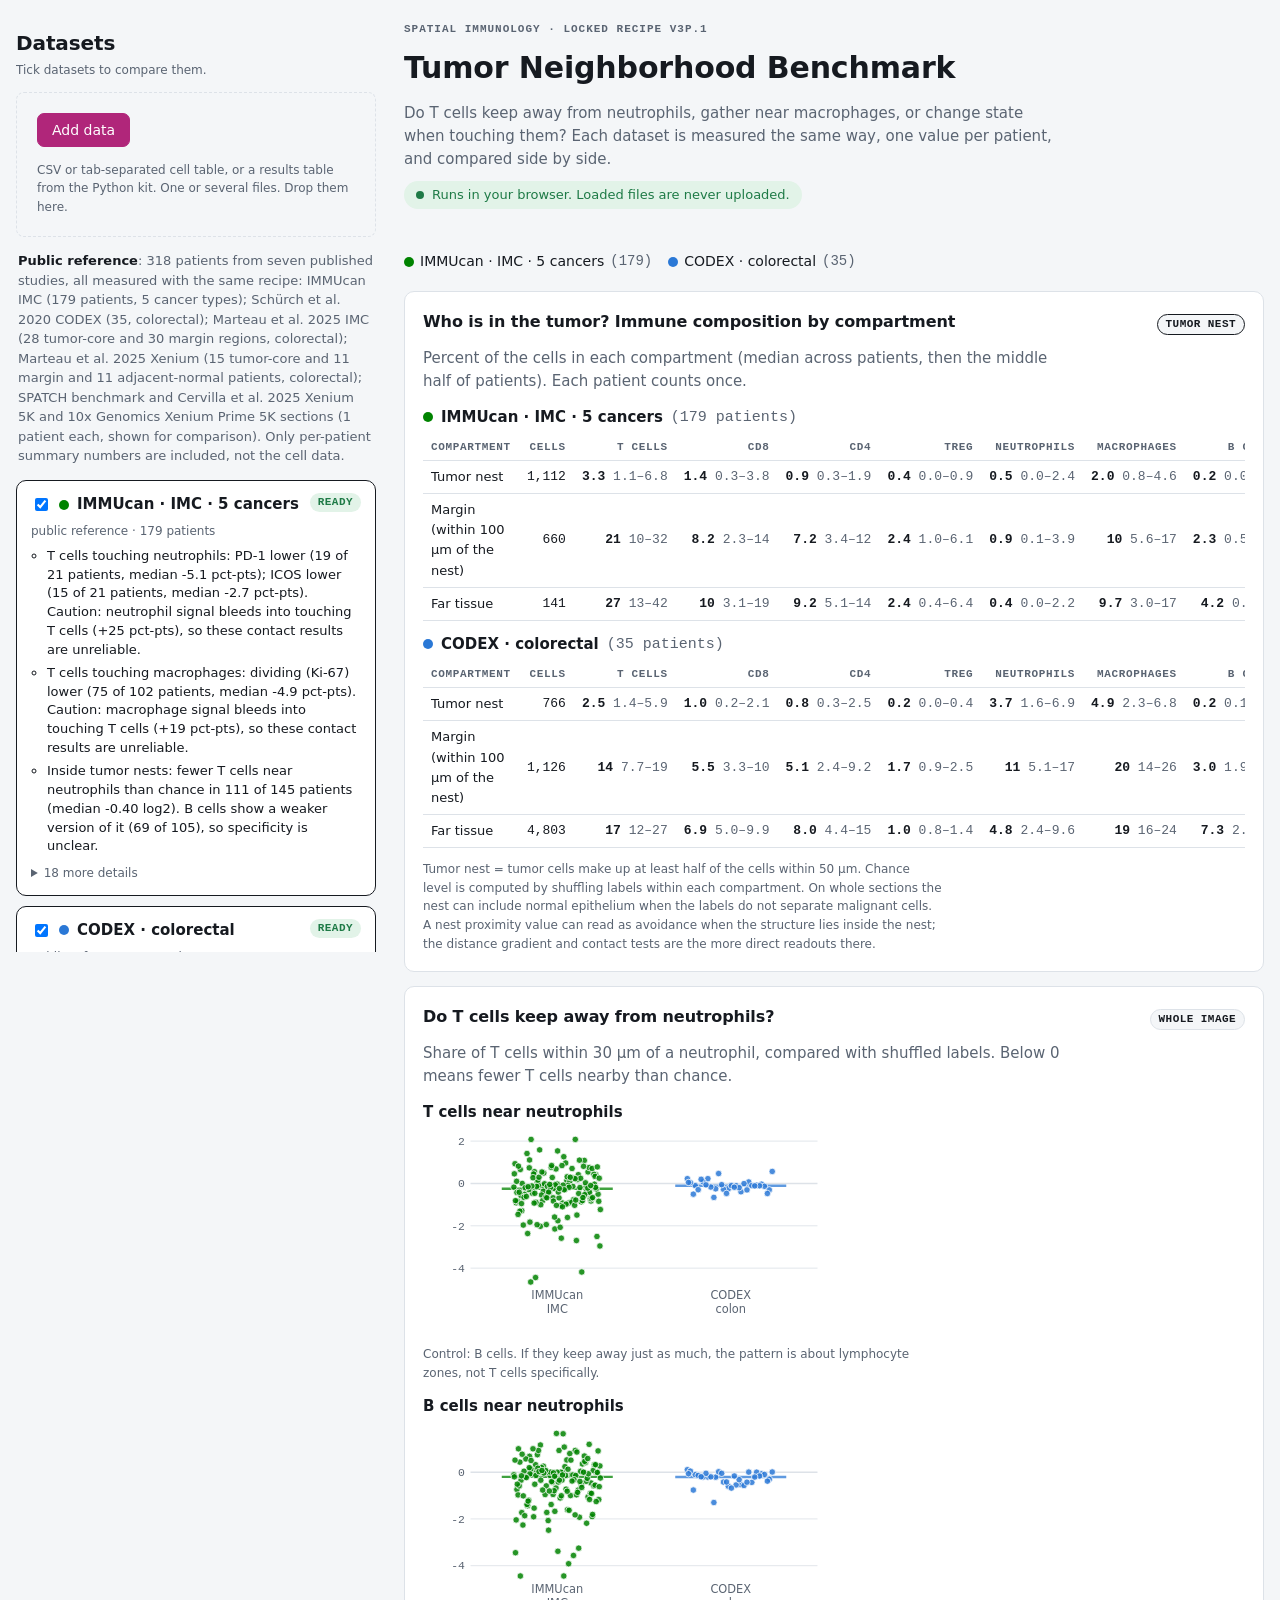
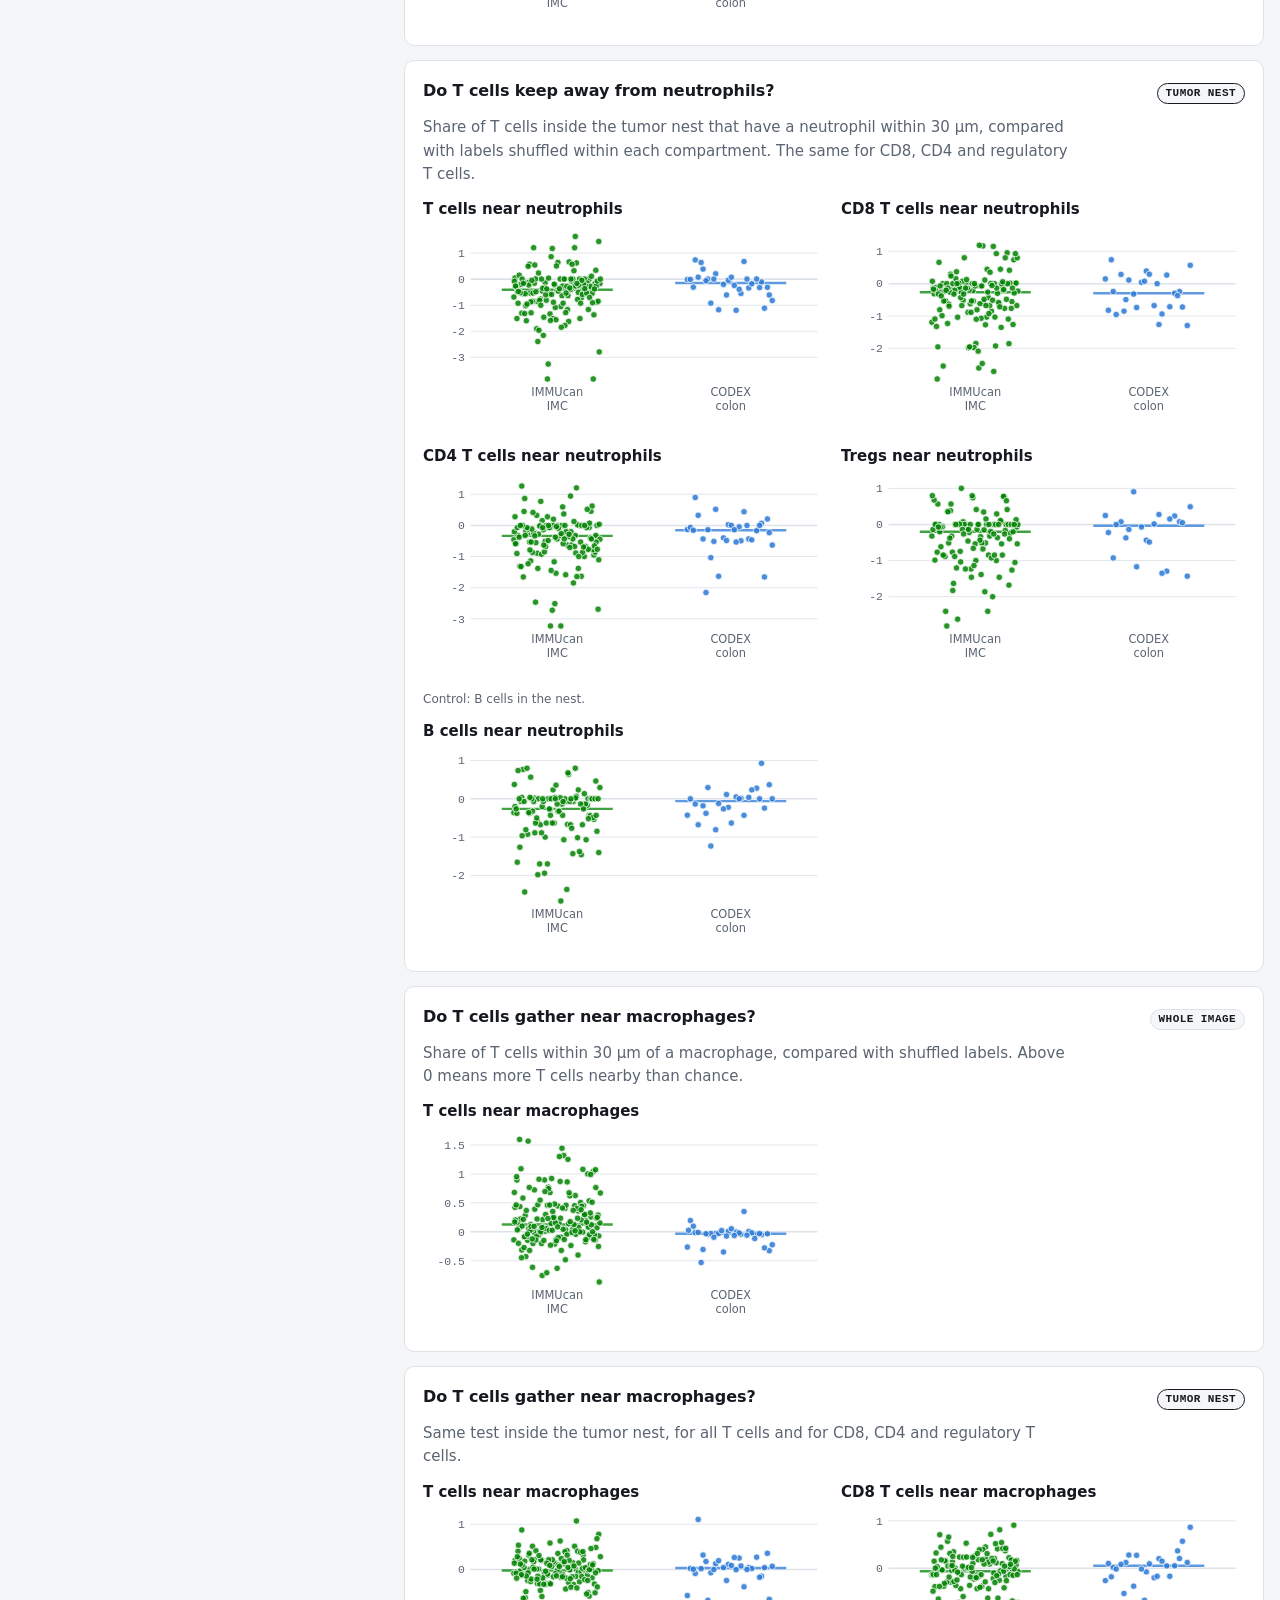
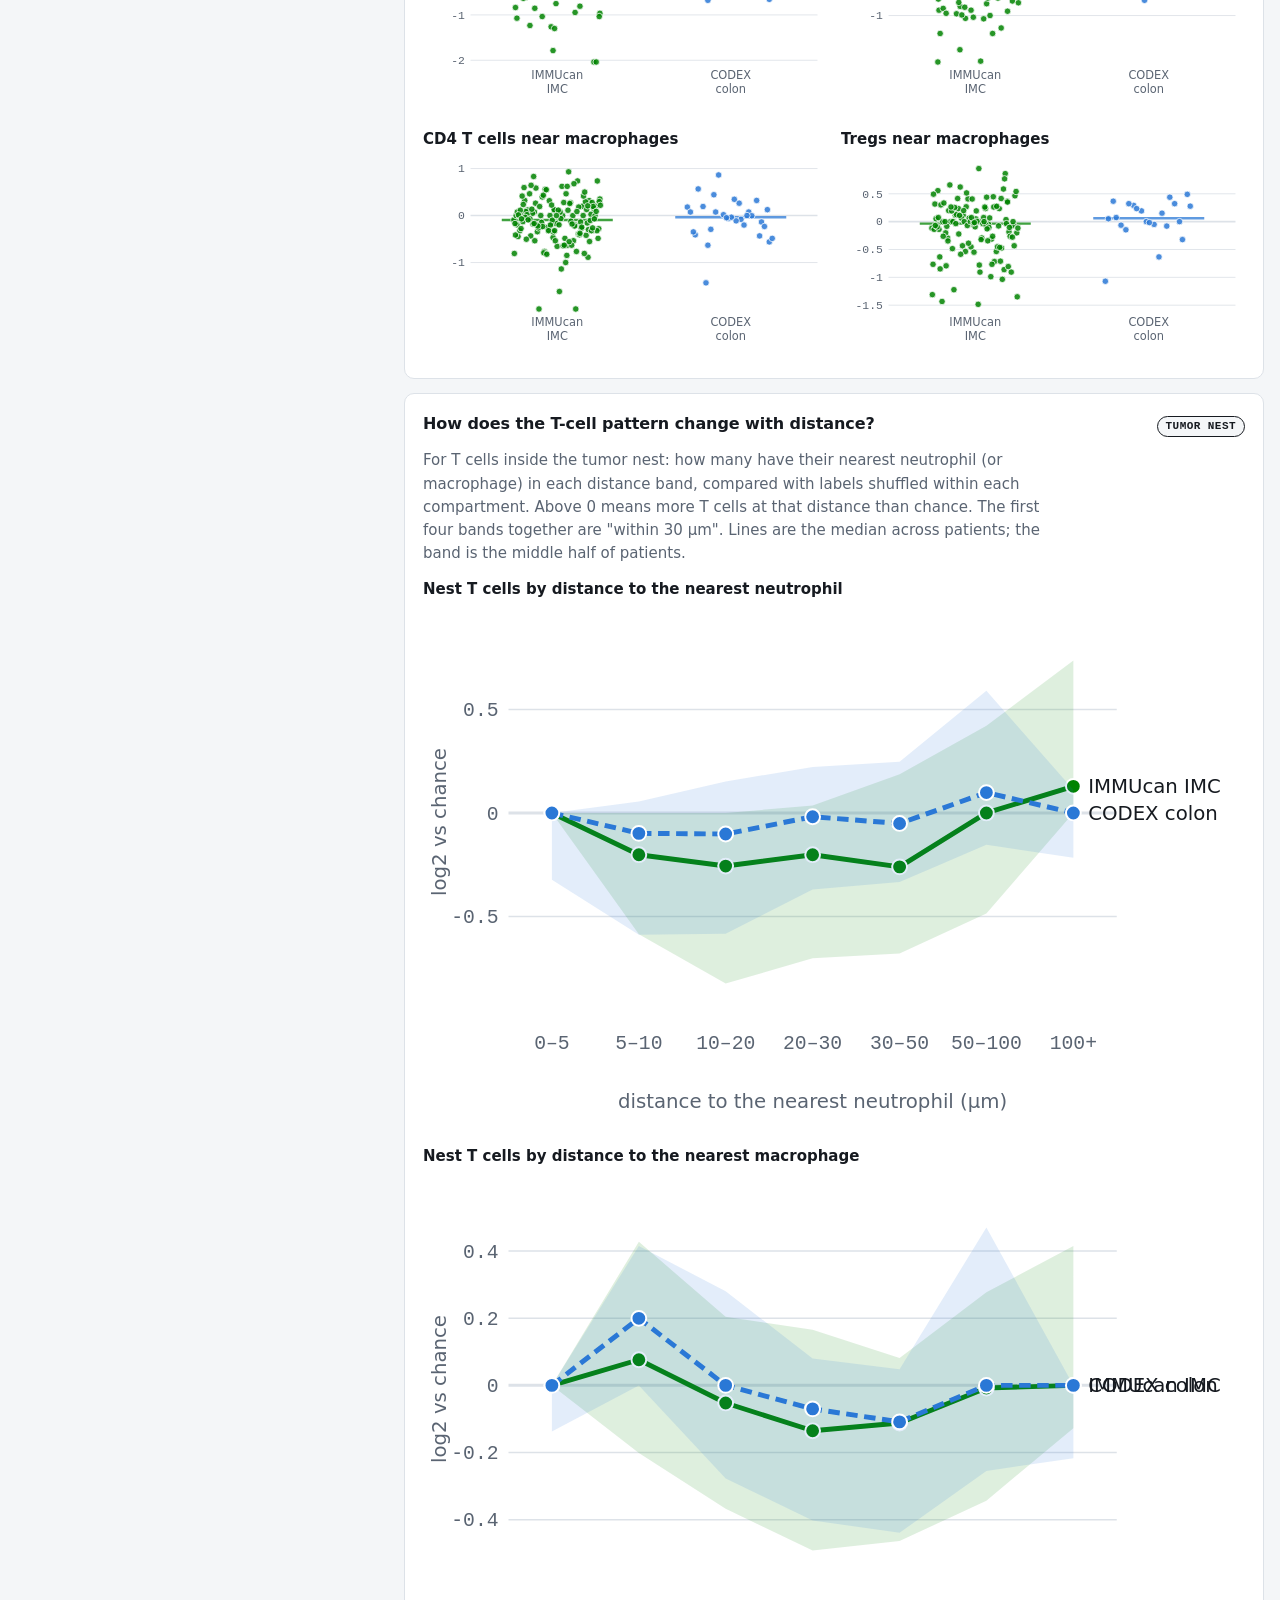
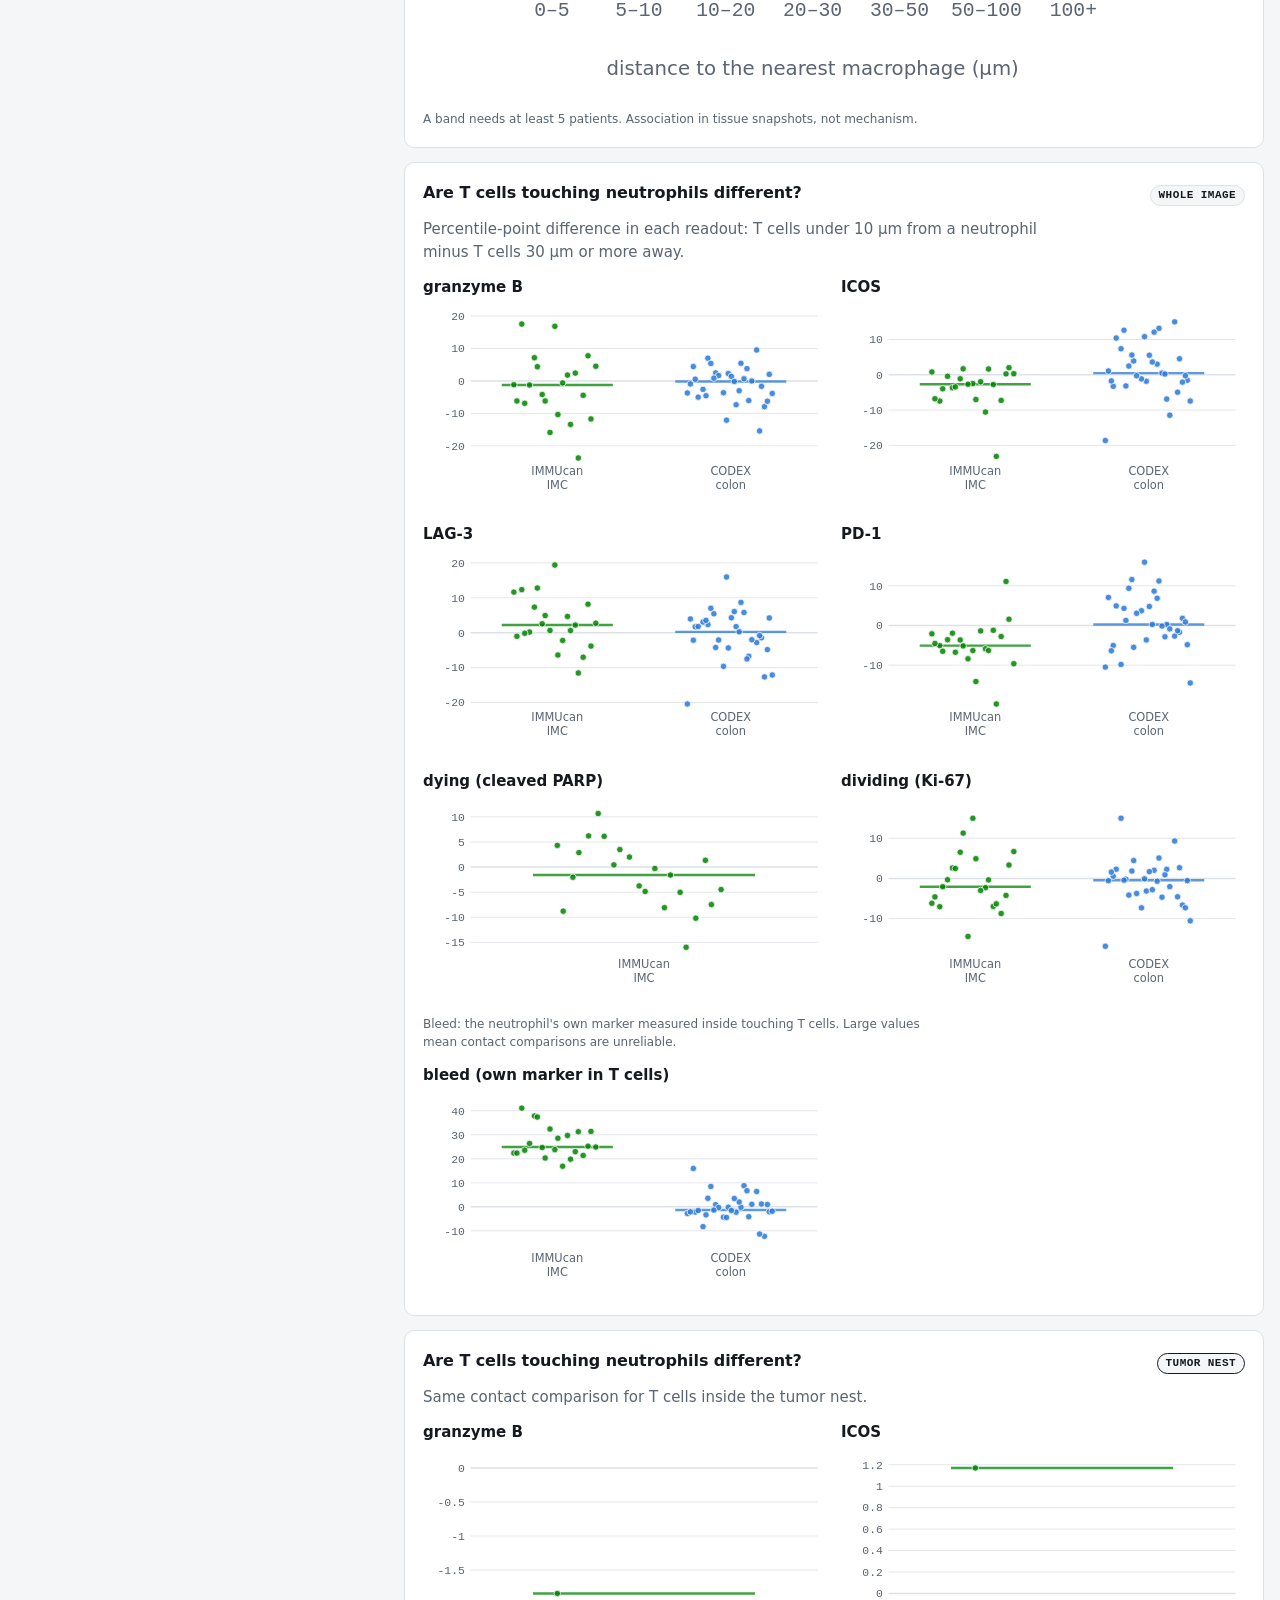
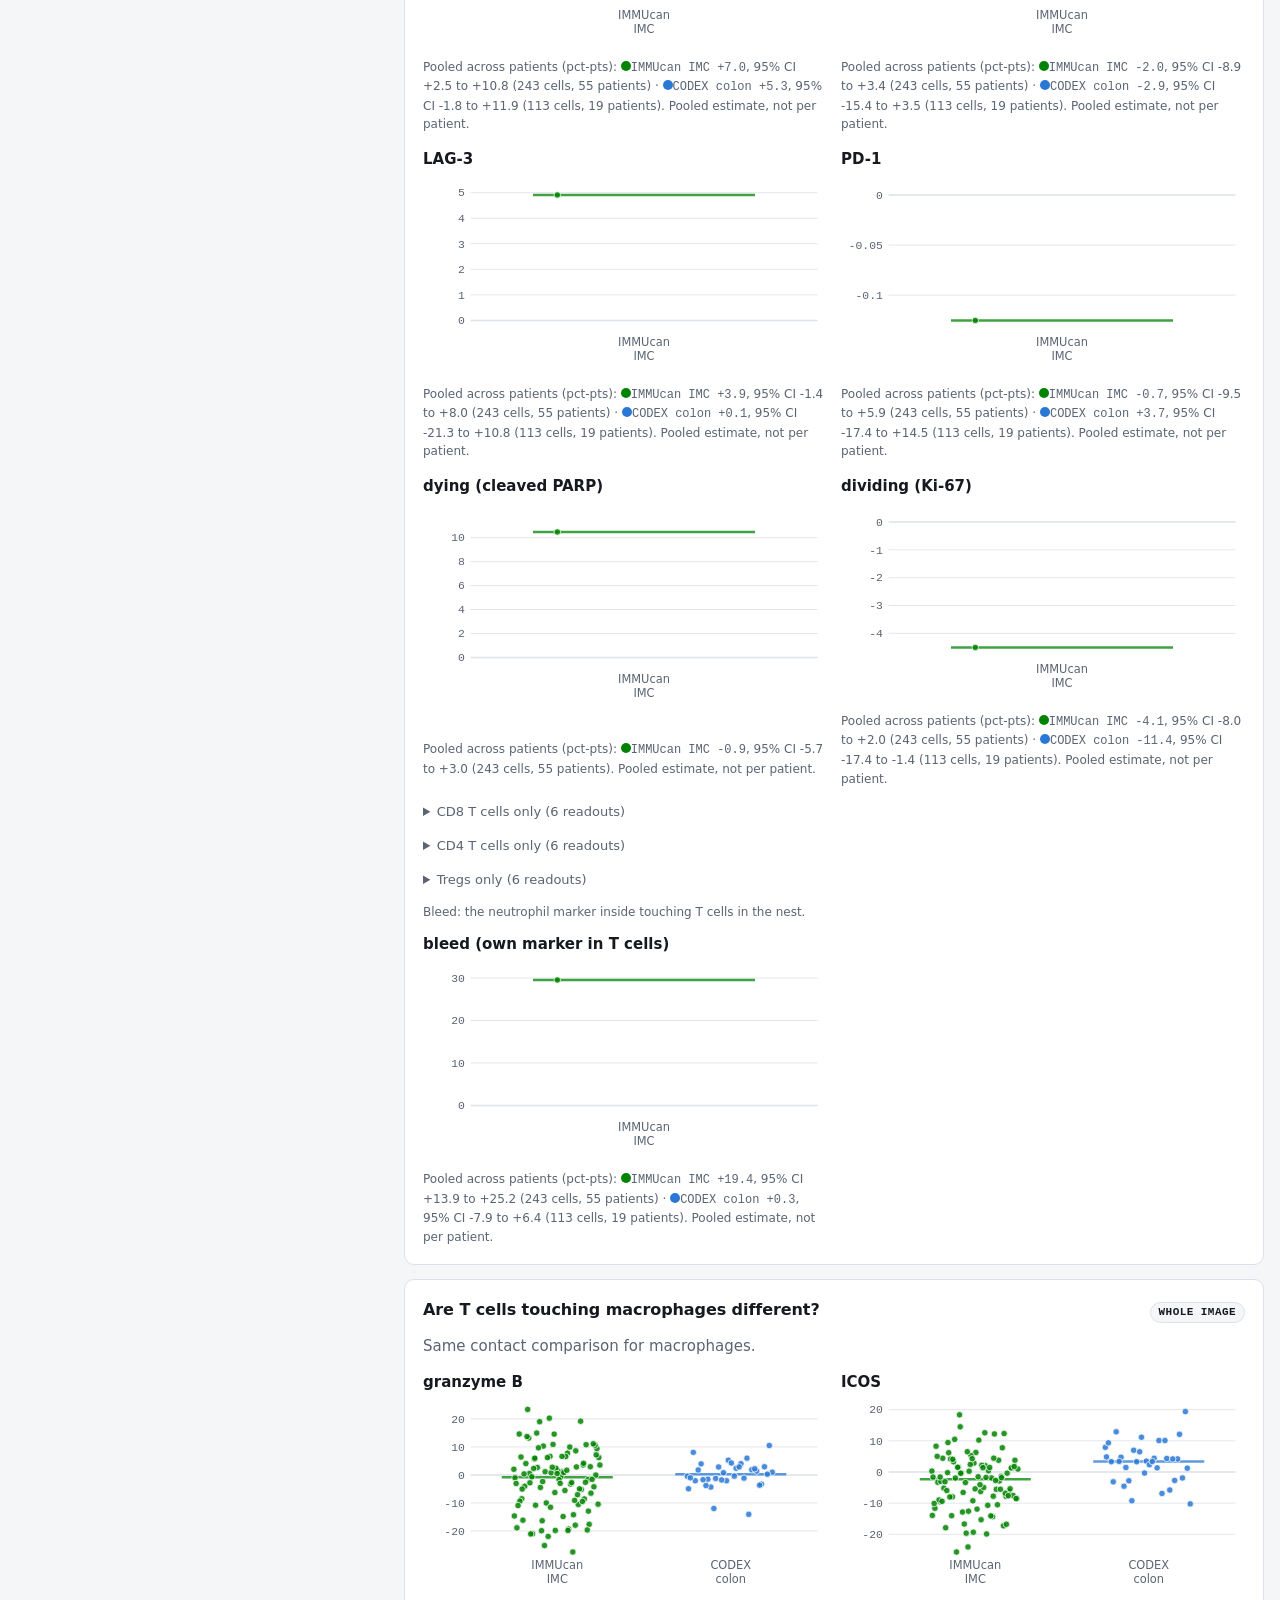
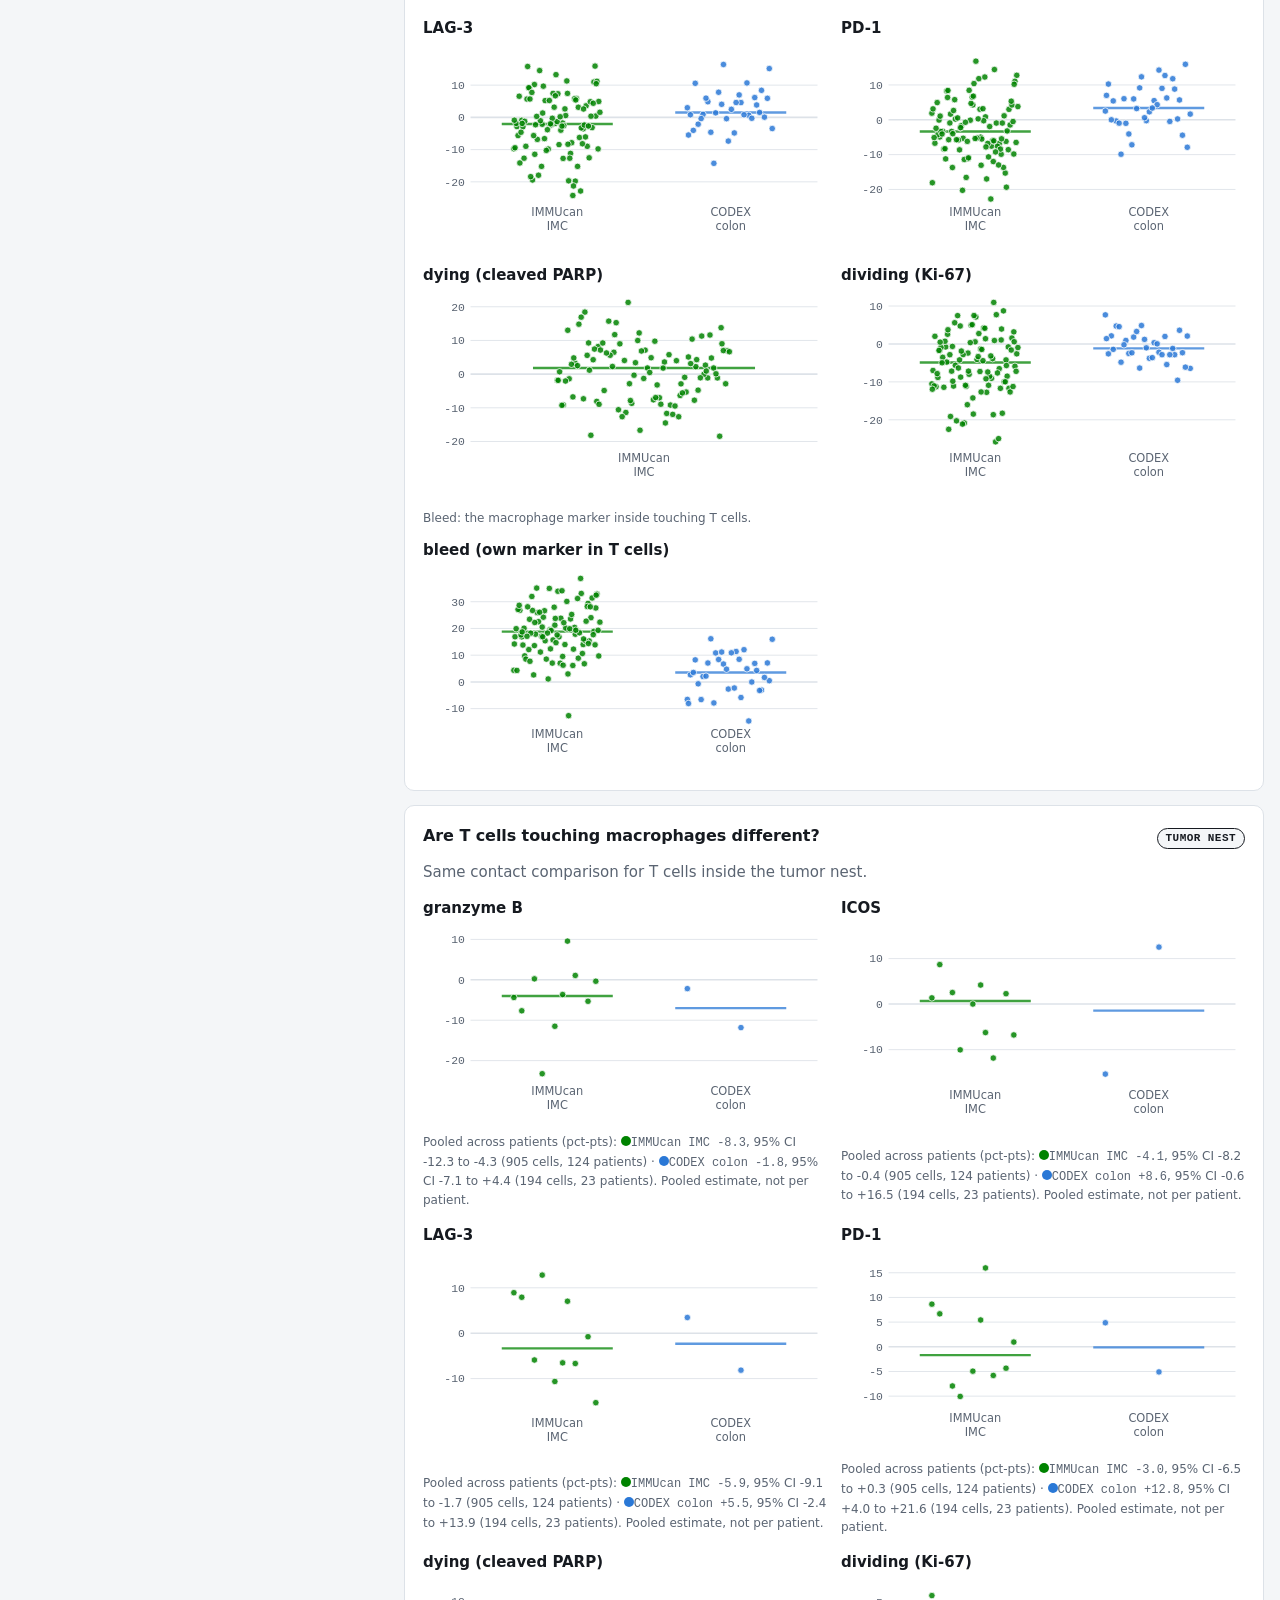
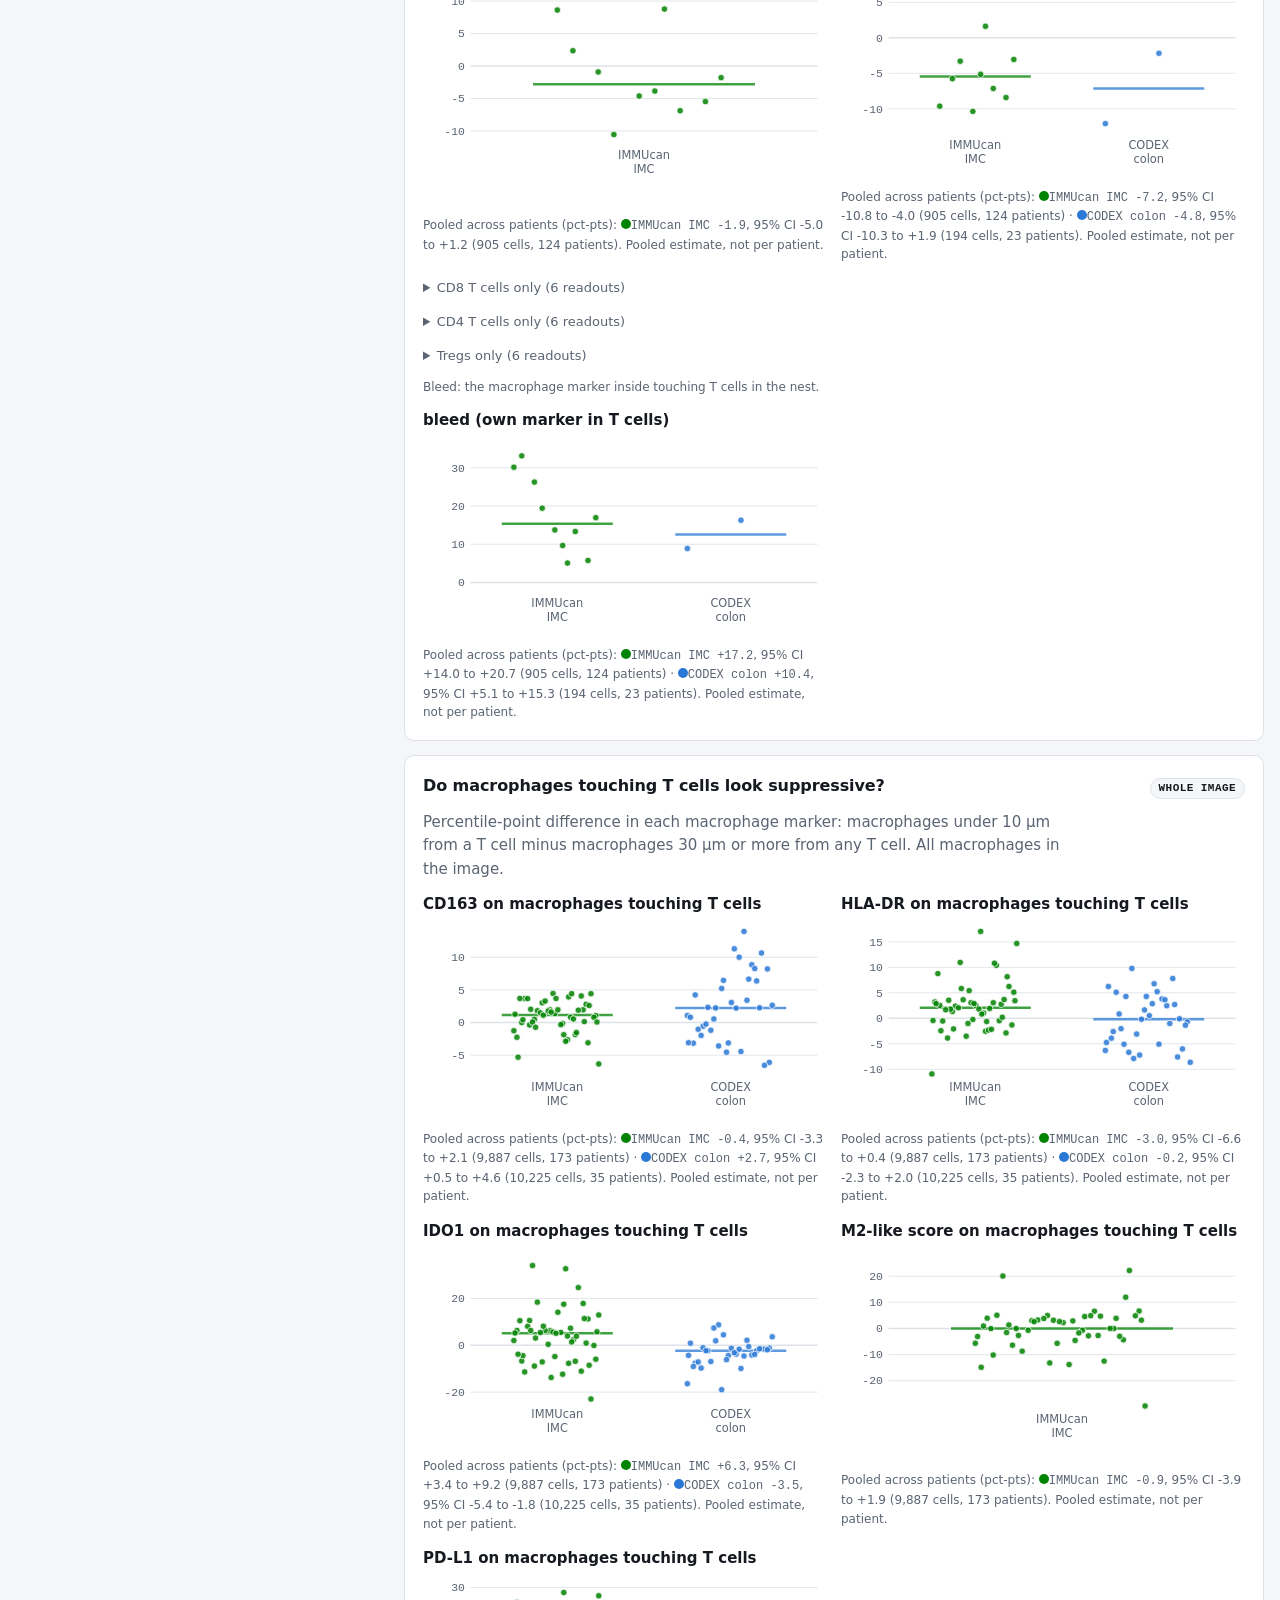
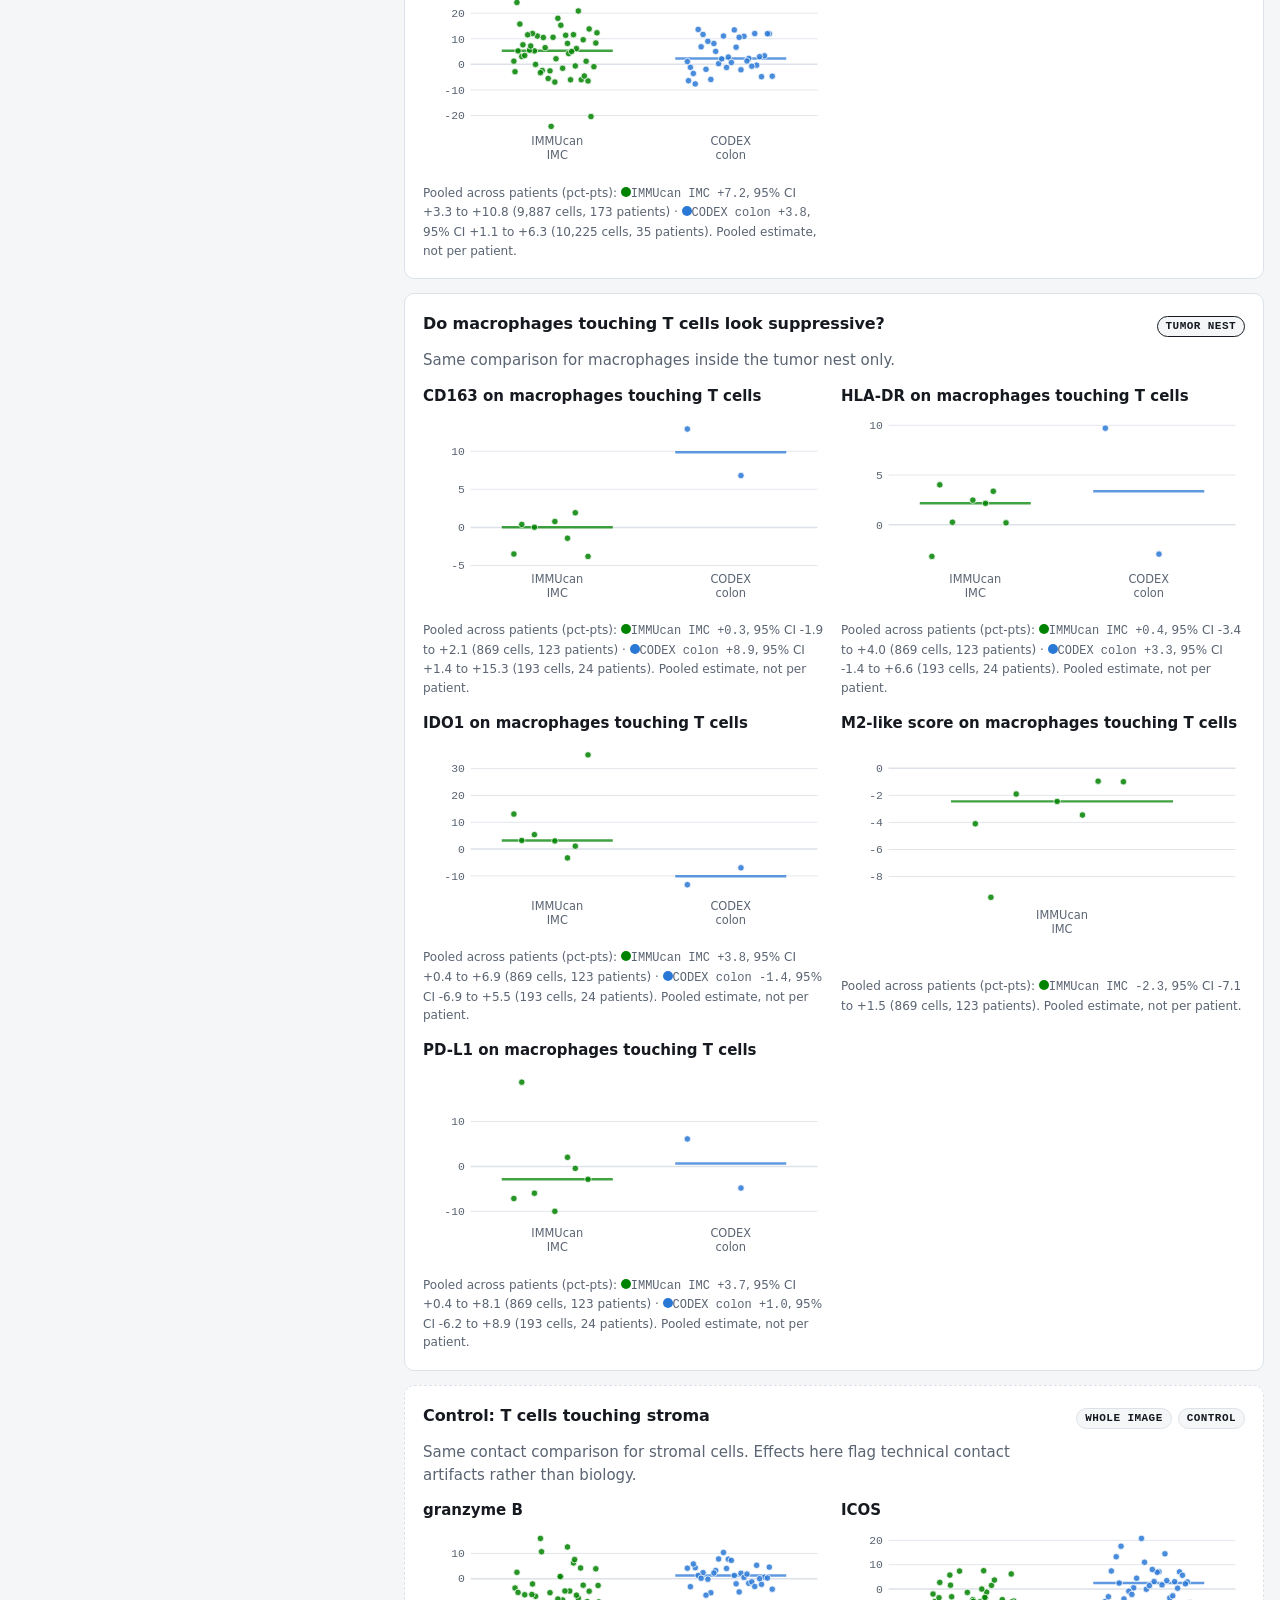
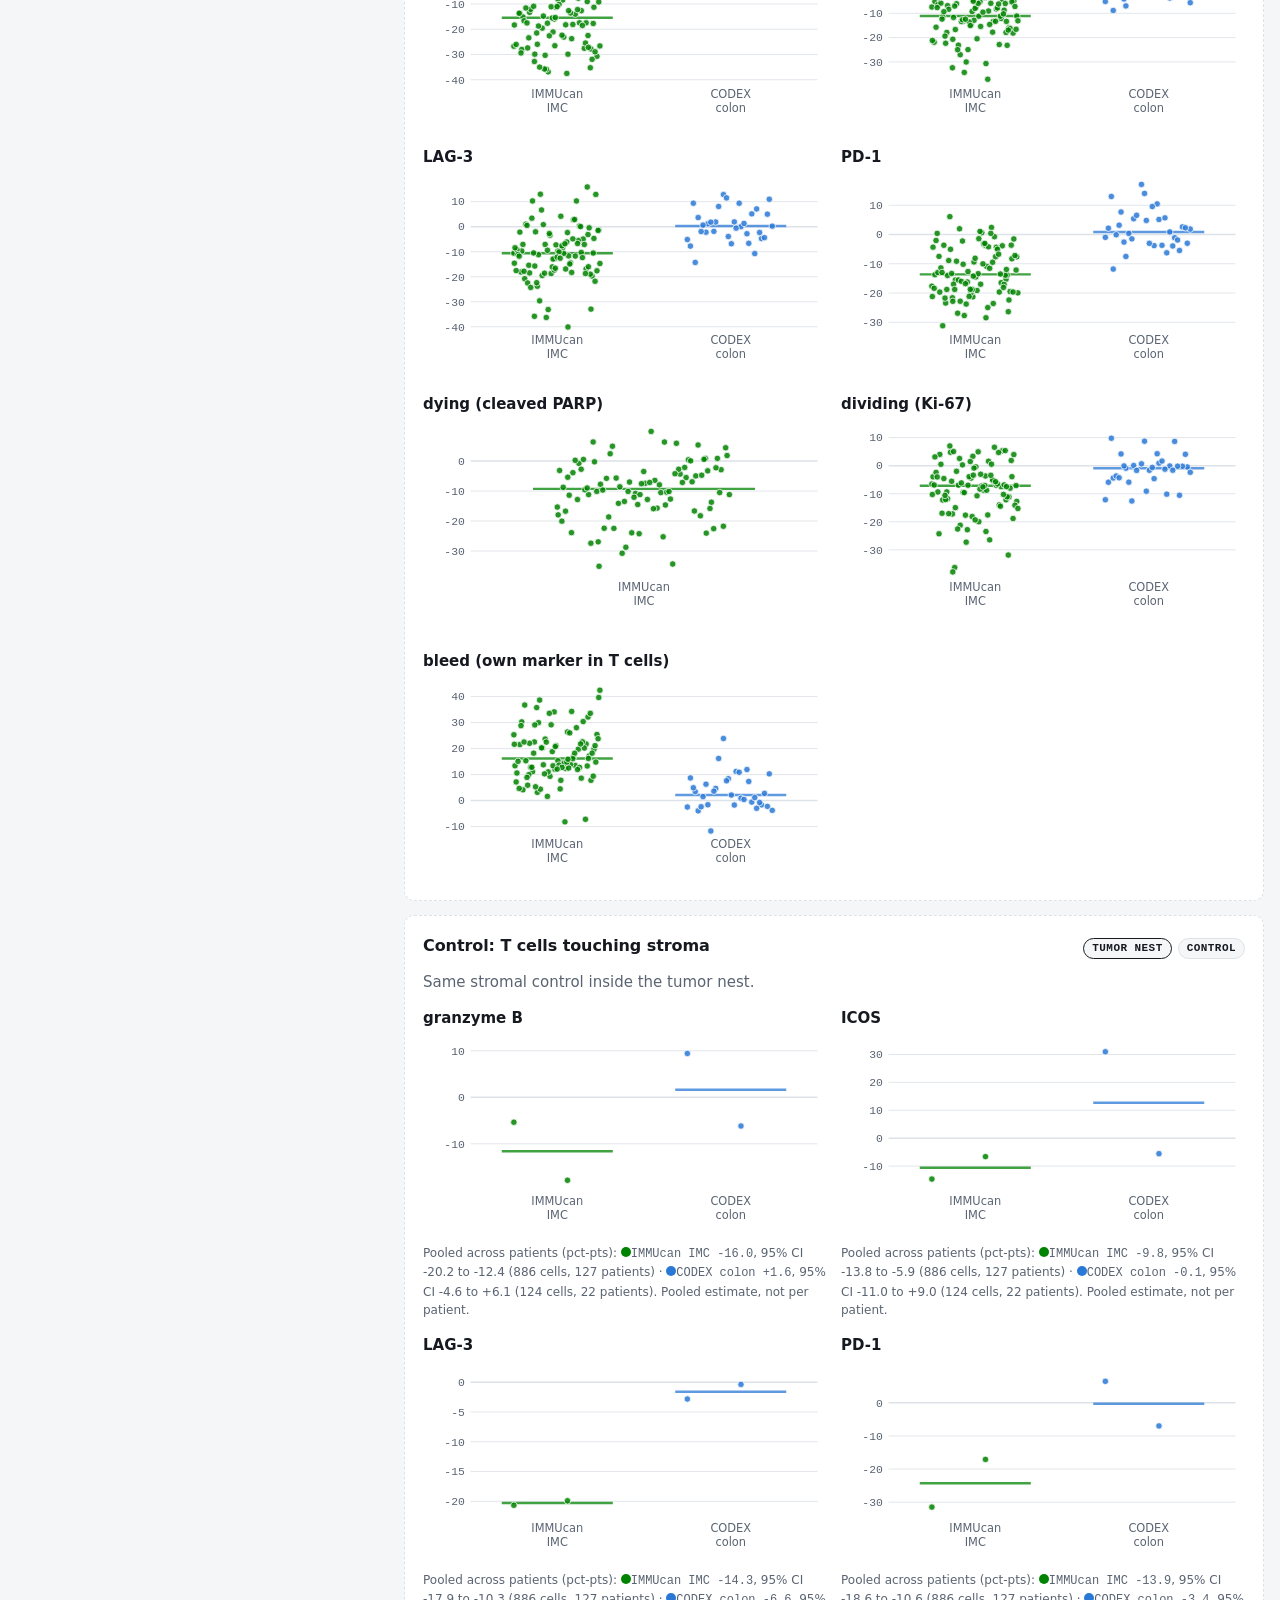
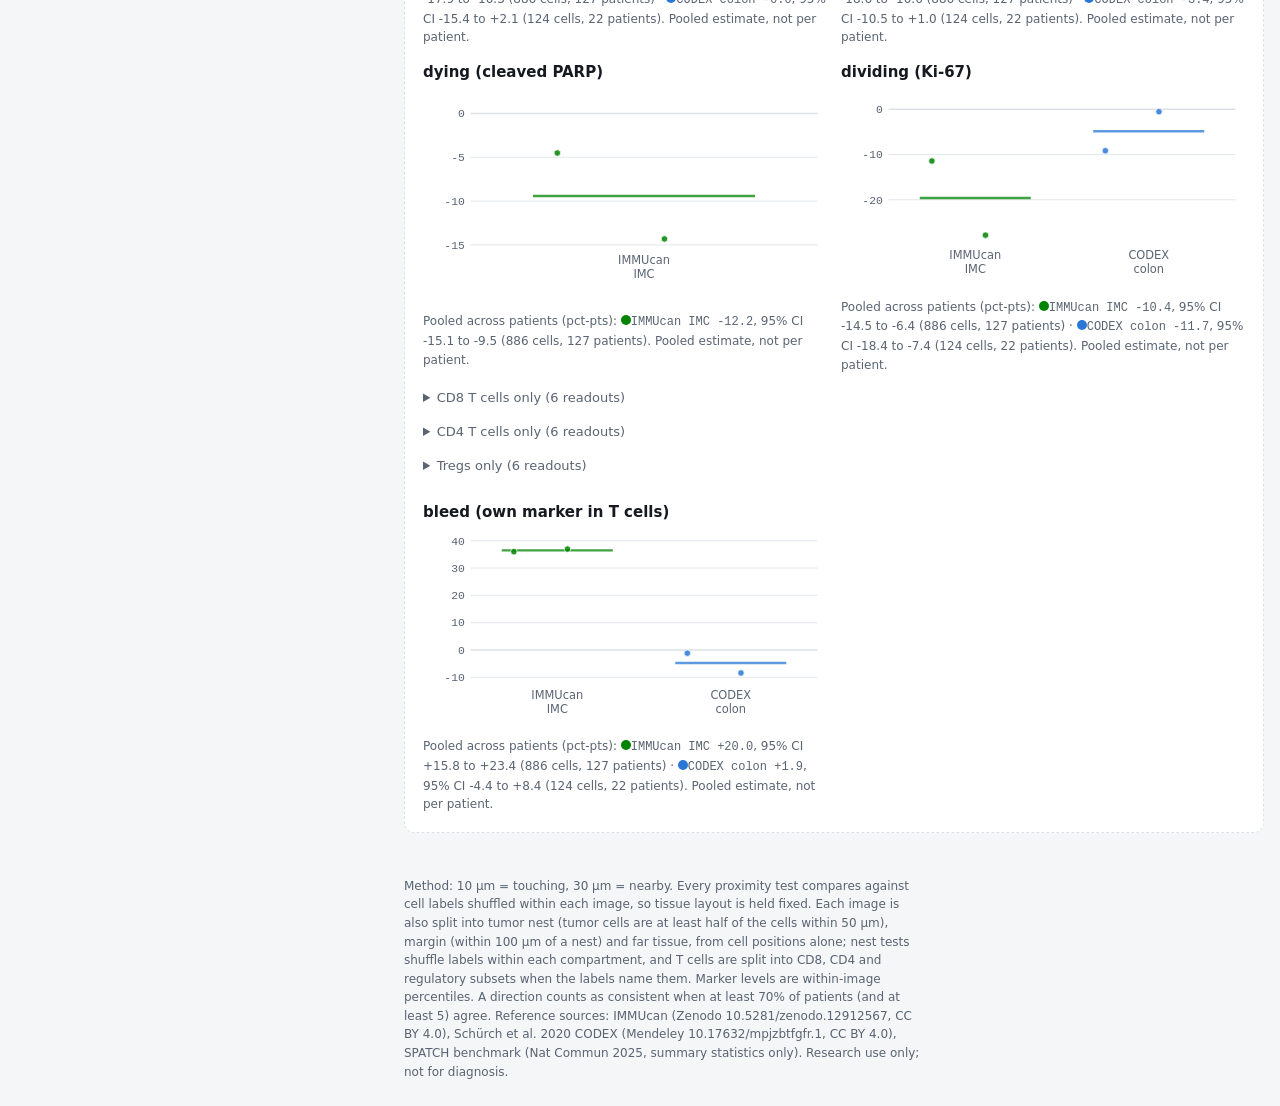
==== commit b8aa21ff: "Add 10x Xenium Prime 5K lung adenocarcinoma section (318 patients); T-subset rule shared by cell and" ====
--- a/docs/index.html
+++ b/docs/index.html
@@ -13,6 +13,7 @@
   --ds-spatch-1: #a86f00; --ds-spatch-2: #eda100; --ds-spatch-3: #f5c451; --ds-spatch-4: #7a5200;
   --ds-marteau-1: #4a3aa7; --ds-marteau-2: #8f82e6;
   --ds-cervilla-1: #b8461a; --ds-cervilla-2: #eb6834; --ds-cervilla-3: #f39a72; --ds-cervilla-4: #8a3412;
+  --ds-10x-lung: #c0352f;
   --ds-mxen-1: #0b7a55; --ds-mxen-2: #1baf7a; --ds-mxen-3: #6fd3ac;
   --c2: #e87ba4; --c3: #7d1757; --c4: #d55181;   /* further loaded datasets (magenta shades) */
   --ref-strong: #0e4d29;     /* median line of public datasets */
@@ -32,6 +33,7 @@
     --ds-spatch-1: #c98500; --ds-spatch-2: #eda100; --ds-spatch-3: #f5c451; --ds-spatch-4: #a86f00;
     --ds-marteau-1: #6c5ce0; --ds-marteau-2: #a69cf0;
     --ds-cervilla-1: #d95926; --ds-cervilla-2: #f0855a; --ds-cervilla-3: #f6b393; --ds-cervilla-4: #b8461a;
+    --ds-10x-lung: #e66767;
     --ds-mxen-1: #199e70; --ds-mxen-2: #3fcf96; --ds-mxen-3: #8de3c0;
     --c2: #f7a3cf; --c3: #c2408a; --c4: #e87ba4;
     color-scheme: dark;
@@ -45,6 +47,7 @@
   --ds-spatch-1: #c98500; --ds-spatch-2: #eda100; --ds-spatch-3: #f5c451; --ds-spatch-4: #a86f00;
   --ds-marteau-1: #6c5ce0; --ds-marteau-2: #a69cf0;
   --ds-cervilla-1: #d95926; --ds-cervilla-2: #f0855a; --ds-cervilla-3: #f6b393; --ds-cervilla-4: #b8461a;
+  --ds-10x-lung: #e66767;
   --ds-mxen-1: #199e70; --ds-mxen-2: #3fcf96; --ds-mxen-3: #8de3c0;
   --c2: #f7a3cf; --c3: #c2408a; --c4: #e87ba4;
     color-scheme: dark;
@@ -195,7 +198,7 @@
   </main>
 </div>
 
-<script type="application/json" id="ref-data">{"recipe":"v3p.1","datasets":[{"id":"IMMUcan_IMC_panel1","label":"IMMUcan \u00b7 IMC \u00b7 5 cancers","short":"IMMUcan IMC","source":"IMMUcan IMC","detail":"5 cancer types","n":179,"cols":["patient","T_near_neut_log2","B_near_neut_log2","T_near_mac_log2","neutTouch_prolif_diff","neutTouch_PD1_diff","neutTouch_GZMB_diff","neutTouch_LAG3_diff","neutTouch_ICOS_diff","neutTouch_apoptosis_diff","neutTouch_bleed_neut_diff","macTouch_prolif_diff","macTouch_PD1_diff","macTouch_GZMB_diff","macTouch_LAG3_diff","macTouch_ICOS_diff","macTouch_apoptosis_diff","macTouch_bleed_mac_diff","stromaTouch_prolif_diff","stromaTouch_PD1_diff","stromaTouch_GZMB_diff","stromaTouch_LAG3_diff","stromaTouch_ICOS_diff","stromaTouch_apoptosis_diff","stromaTouch_bleed_stroma_diff","comp_nest_cells","comp_nest_pct_T","comp_nest_pct_CD8","comp_nest_pct_CD4","comp_nest_pct_Treg","comp_nest_pct_neut","comp_nest_pct_mac","comp_nest_pct_B","comp_margin_cells","comp_margin_pct_T","comp_margin_pct_CD8","comp_margin_pct_CD4","comp_margin_pct_Treg","comp_margin_pct_neut","comp_margin_pct_mac","comp_margin_pct_B","comp_far_cells","comp_far_pct_T","comp_far_pct_CD8","comp_far_pct_CD4","comp_far_pct_Treg","comp_far_pct_neut","comp_far_pct_mac","comp_far_pct_B","nest_T_near_neut_log2","nest_B_near_neut_log2","nest_T_near_mac_log2","nest_CD8_near_neut_log2","nest_CD8_near_mac_log2","nest_CD4_near_neut_log2","nest_CD4_near_mac_log2","nest_Treg_near_neut_log2","nest_Treg_near_mac_log2","grad_neut_0-5_log2","grad_neut_5-10_log2","grad_neut_10-20_log2","grad_neut_20-30_log2","grad_neut_30-50_log2","grad_neut_50-100_log2","grad_neut_100+_log2","grad_mac_0-5_log2","grad_mac_5-10_log2","grad_mac_10-20_log2","grad_mac_20-30_log2","grad_mac_30-50_log2","grad_mac_50-100_log2","grad_mac_100+_log2","nest_neutTouch_prolif_n","nest_neutTouch_prolif_near_sum","nest_neutTouch_prolif_far_n","nest_neutTouch_prolif_far_sum","nest_neutTouch_prolif_diff","nest_neutTouch_PD1_n","nest_neutTouch_PD1_near_sum","nest_neutTouch_PD1_far_n","nest_neutTouch_PD1_far_sum","nest_neutTouch_PD1_diff","nest_neutTouch_GZMB_n","nest_neutTouch_GZMB_near_sum","nest_neutTouch_GZMB_far_n","nest_neutTouch_GZMB_far_sum","nest_neutTouch_GZMB_diff","nest_neutTouch_LAG3_n","nest_neutTouch_LAG3_near_sum","nest_neutTouch_LAG3_far_n","nest_neutTouch_LAG3_far_sum","nest_neutTouch_LAG3_diff","nest_neutTouch_ICOS_n","nest_neutTouch_ICOS_near_sum","nest_neutTouch_ICOS_far_n","nest_neutTouch_ICOS_far_sum","nest_neutTouch_ICOS_diff","nest_neutTouch_apoptosis_n","nest_neutTouch_apoptosis_near_sum","nest_neutTouch_apoptosis_far_n","nest_neutTouch_apoptosis_far_sum","nest_neutTouch_apoptosis_diff","nest_neutTouch_bleed_neut_n","nest_neutTouch_bleed_neut_near_sum","nest_neutTouch_bleed_neut_far_n","nest_neutTouch_bleed_neut_far_sum","nest_neutTouch_bleed_neut_diff","nest_neutTouch_CD8_prolif_n","nest_neutTouch_CD8_prolif_near_sum","nest_neutTouch_CD8_prolif_far_n","nest_neutTouch_CD8_prolif_far_sum","nest_neutTouch_CD8_prolif_diff","nest_neutTouch_CD8_PD1_n","nest_neutTouch_CD8_PD1_near_sum","nest_neutTouch_CD8_PD1_far_n","nest_neutTouch_CD8_PD1_far_sum","nest_neutTouch_CD8_PD1_diff","nest_neutTouch_CD8_GZMB_n","nest_neutTouch_CD8_GZMB_near_sum","nest_neutTouch_CD8_GZMB_far_n","nest_neutTouch_CD8_GZMB_far_sum","nest_neutTouch_CD8_GZMB_diff","nest_neutTouch_CD8_LAG3_n","nest_neutTouch_CD8_LAG3_near_sum","nest_neutTouch_CD8_LAG3_far_n","nest_neutTouch_CD8_LAG3_far_sum","nest_neutTouch_CD8_LAG3_diff","nest_neutTouch_CD8_ICOS_n","nest_neutTouch_CD8_ICOS_near_sum","nest_neutTouch_CD8_ICOS_far_n","nest_neutTouch_CD8_ICOS_far_sum","nest_neutTouch_CD8_ICOS_diff","nest_neutTouch_CD8_apoptosis_n","nest_neutTouch_CD8_apoptosis_near_sum","nest_neutTouch_CD8_apoptosis_far_n","nest_neutTouch_CD8_apoptosis_far_sum","nest_neutTouch_CD8_apoptosis_diff","nest_neutTouch_CD4_prolif_n","nest_neutTouch_CD4_prolif_near_sum","nest_neutTouch_CD4_prolif_far_n","nest_neutTouch_CD4_prolif_far_sum","nest_neutTouch_CD4_prolif_diff","nest_neutTouch_CD4_PD1_n","nest_neutTouch_CD4_PD1_near_sum","nest_neutTouch_CD4_PD1_far_n","nest_neutTouch_CD4_PD1_far_sum","nest_neutTouch_CD4_PD1_diff","nest_neutTouch_CD4_GZMB_n","nest_neutTouch_CD4_GZMB_near_sum","nest_neutTouch_CD4_GZMB_far_n","nest_neutTouch_CD4_GZMB_far_sum","nest_neutTouch_CD4_GZMB_diff","nest_neutTouch_CD4_LAG3_n","nest_neutTouch_CD4_LAG3_near_sum","nest_neutTouch_CD4_LAG3_far_n","nest_neutTouch_CD4_LAG3_far_sum","nest_neutTouch_CD4_LAG3_diff","nest_neutTouch_CD4_ICOS_n","nest_neutTouch_CD4_ICOS_near_sum","nest_neutTouch_CD4_ICOS_far_n","nest_neutTouch_CD4_ICOS_far_sum","nest_neutTouch_CD4_ICOS_diff","nest_neutTouch_CD4_apoptosis_n","nest_neutTouch_CD4_apoptosis_near_sum","nest_neutTouch_CD4_apoptosis_far_n","nest_neutTouch_CD4_apoptosis_far_sum","nest_neutTouch_CD4_apoptosis_diff","nest_neutTouch_Treg_prolif_n","nest_neutTouch_Treg_prolif_near_sum","nest_neutTouch_Treg_prolif_far_n","nest_neutTouch_Treg_prolif_far_sum","nest_neutTouch_Treg_prolif_diff","nest_neutTouch_Treg_PD1_n","nest_neutTouch_Treg_PD1_near_sum","nest_neutTouch_Treg_PD1_far_n","nest_neutTouch_Treg_PD1_far_sum","nest_neutTouch_Treg_PD1_diff","nest_neutTouch_Treg_GZMB_n","nest_neutTouch_Treg_GZMB_near_sum","nest_neutTouch_Treg_GZMB_far_n","nest_neutTouch_Treg_GZMB_far_sum","nest_neutTouch_Treg_GZMB_diff","nest_neutTouch_Treg_LAG3_n","nest_neutTouch_Treg_LAG3_near_sum","nest_neutTouch_Treg_LAG3_far_n","nest_neutTouch_Treg_LAG3_far_sum","nest_neutTouch_Treg_LAG3_diff","nest_neutTouch_Treg_ICOS_n","nest_neutTouch_Treg_ICOS_near_sum","nest_neutTouch_Treg_ICOS_far_n","nest_neutTouch_Treg_ICOS_far_sum","nest_neutTouch_Treg_ICOS_diff","nest_neutTouch_Treg_apoptosis_n","nest_neutTouch_Treg_apoptosis_near_sum","nest_neutTouch_Treg_apoptosis_far_n","nest_neutTouch_Treg_apoptosis_far_sum","nest_neutTouch_Treg_apoptosis_diff","nest_macTouch_prolif_n","nest_macTouch_prolif_near_sum","nest_macTouch_prolif_far_n","nest_macTouch_prolif_far_sum","nest_macTouch_prolif_diff","nest_macTouch_PD1_n","nest_macTouch_PD1_near_sum","nest_macTouch_PD1_far_n","nest_macTouch_PD1_far_sum","nest_macTouch_PD1_diff","nest_macTouch_GZMB_n","nest_macTouch_GZMB_near_sum","nest_macTouch_GZMB_far_n","nest_macTouch_GZMB_far_sum","nest_macTouch_GZMB_diff","nest_macTouch_LAG3_n","nest_macTouch_LAG3_near_sum","nest_macTouch_LAG3_far_n","nest_macTouch_LAG3_far_sum","nest_macTouch_LAG3_diff","nest_macTouch_ICOS_n","nest_macTouch_ICOS_near_sum","nest_macTouch_ICOS_far_n","nest_macTouch_ICOS_far_sum","nest_macTouch_ICOS_diff","nest_macTouch_apoptosis_n","nest_macTouch_apoptosis_near_sum","nest_macTouch_apoptosis_far_n","nest_macTouch_apoptosis_far_sum","nest_macTouch_apoptosis_diff","nest_macTouch_bleed_mac_n","nest_macTouch_bleed_mac_near_sum","nest_macTouch_bleed_mac_far_n","nest_macTouch_bleed_mac_far_sum","nest_macTouch_bleed_mac_diff","nest_macTouch_CD8_prolif_n","nest_macTouch_CD8_prolif_near_sum","nest_macTouch_CD8_prolif_far_n","nest_macTouch_CD8_prolif_far_sum","nest_macTouch_CD8_prolif_diff","nest_macTouch_CD8_PD1_n","nest_macTouch_CD8_PD1_near_sum","nest_macTouch_CD8_PD1_far_n","nest_macTouch_CD8_PD1_far_sum","nest_macTouch_CD8_PD1_diff","nest_macTouch_CD8_GZMB_n","nest_macTouch_CD8_GZMB_near_sum","nest_macTouch_CD8_GZMB_far_n","nest_macTouch_CD8_GZMB_far_sum","nest_macTouch_CD8_GZMB_diff","nest_macTouch_CD8_LAG3_n","nest_macTouch_CD8_LAG3_near_sum","nest_macTouch_CD8_LAG3_far_n","nest_macTouch_CD8_LAG3_far_sum","nest_macTouch_CD8_LAG3_diff","nest_macTouch_CD8_ICOS_n","nest_macTouch_CD8_ICOS_near_sum","nest_macTouch_CD8_ICOS_far_n","nest_macTouch_CD8_ICOS_far_sum","nest_macTouch_CD8_ICOS_diff","nest_macTouch_CD8_apoptosis_n","nest_macTouch_CD8_apoptosis_near_sum","nest_macTouch_CD8_apoptosis_far_n","nest_macTouch_CD8_apoptosis_far_sum","nest_macTouch_CD8_apoptosis_diff","nest_macTouch_CD4_prolif_n","nest_macTouch_CD4_prolif_near_sum","nest_macTouch_CD4_prolif_far_n","nest_macTouch_CD4_prolif_far_sum","nest_macTouch_CD4_prolif_diff","nest_macTouch_CD4_PD1_n","nest_macTouch_CD4_PD1_near_sum","nest_macTouch_CD4_PD1_far_n","nest_macTouch_CD4_PD1_far_sum","nest_macTouch_CD4_PD1_diff","nest_macTouch_CD4_GZMB_n","nest_macTouch_CD4_GZMB_near_sum","nest_macTouch_CD4_GZMB_far_n","nest_macTouch_CD4_GZMB_far_sum","nest_macTouch_CD4_GZMB_diff","nest_macTouch_CD4_LAG3_n","nest_macTouch_CD4_LAG3_near_sum","nest_macTouch_CD4_LAG3_far_n","nest_macTouch_CD4_LAG3_far_sum","nest_macTouch_CD4_LAG3_diff","nest_macTouch_CD4_ICOS_n","nest_macTouch_CD4_ICOS_near_sum","nest_macTouch_CD4_ICOS_far_n","nest_macTouch_CD4_ICOS_far_sum","nest_macTouch_CD4_ICOS_diff","nest_macTouch_CD4_apoptosis_n","nest_macTouch_CD4_apoptosis_near_sum","nest_macTouch_CD4_apoptosis_far_n","nest_macTouch_CD4_apoptosis_far_sum","nest_macTouch_CD4_apoptosis_diff","nest_macTouch_Treg_prolif_n","nest_macTouch_Treg_prolif_near_sum","nest_macTouch_Treg_prolif_far_n","nest_macTouch_Treg_prolif_far_sum","nest_macTouch_Treg_prolif_diff","nest_macTouch_Treg_PD1_n","nest_macTouch_Treg_PD1_near_sum","nest_macTouch_Treg_PD1_far_n","nest_macTouch_Treg_PD1_far_sum","nest_macTouch_Treg_PD1_diff","nest_macTouch_Treg_GZMB_n","nest_macTouch_Treg_GZMB_near_sum","nest_macTouch_Treg_GZMB_far_n","nest_macTouch_Treg_GZMB_far_sum","nest_macTouch_Treg_GZMB_diff","nest_macTouch_Treg_LAG3_n","nest_macTouch_Treg_LAG3_near_sum","nest_macTouch_Treg_LAG3_far_n","nest_macTouch_Treg_LAG3_far_sum","nest_macTouch_Treg_LAG3_diff","nest_macTouch_Treg_ICOS_n","nest_macTouch_Treg_ICOS_near_sum","nest_macTouch_Treg_ICOS_far_n","nest_macTouch_Treg_ICOS_far_sum","nest_macTouch_Treg_ICOS_diff","nest_macTouch_Treg_apoptosis_n","nest_macTouch_Treg_apoptosis_near_sum","nest_macTouch_Treg_apoptosis_far_n","nest_macTouch_Treg_apoptosis_far_sum","nest_macTouch_Treg_apoptosis_diff","nest_stromaTouch_prolif_n","nest_stromaTouch_prolif_near_sum","nest_stromaTouch_prolif_far_n","nest_stromaTouch_prolif_far_sum","nest_stromaTouch_prolif_diff","nest_stromaTouch_PD1_n","nest_stromaTouch_PD1_near_sum","nest_stromaTouch_PD1_far_n","nest_stromaTouch_PD1_far_sum","nest_stromaTouch_PD1_diff","nest_stromaTouch_GZMB_n","nest_stromaTouch_GZMB_near_sum","nest_stromaTouch_GZMB_far_n","nest_stromaTouch_GZMB_far_sum","nest_stromaTouch_GZMB_diff","nest_stromaTouch_LAG3_n","nest_stromaTouch_LAG3_near_sum","nest_stromaTouch_LAG3_far_n","nest_stromaTouch_LAG3_far_sum","nest_stromaTouch_LAG3_diff","nest_stromaTouch_ICOS_n","nest_stromaTouch_ICOS_near_sum","nest_stromaTouch_ICOS_far_n","nest_stromaTouch_ICOS_far_sum","nest_stromaTouch_ICOS_diff","nest_stromaTouch_apoptosis_n","nest_stromaTouch_apoptosis_near_sum","nest_stromaTouch_apoptosis_far_n","nest_stromaTouch_apoptosis_far_sum","nest_stromaTouch_apoptosis_diff","nest_stromaTouch_bleed_stroma_n","nest_stromaTouch_bleed_stroma_near_sum","nest_stromaTouch_bleed_stroma_far_n","nest_stromaTouch_bleed_stroma_far_sum","nest_stromaTouch_bleed_stroma_diff","nest_stromaTouch_CD8_prolif_n","nest_stromaTouch_CD8_prolif_near_sum","nest_stromaTouch_CD8_prolif_far_n","nest_stromaTouch_CD8_prolif_far_sum","nest_stromaTouch_CD8_prolif_diff","nest_stromaTouch_CD8_PD1_n","nest_stromaTouch_CD8_PD1_near_sum","nest_stromaTouch_CD8_PD1_far_n","nest_stromaTouch_CD8_PD1_far_sum","nest_stromaTouch_CD8_PD1_diff","nest_stromaTouch_CD8_GZMB_n","nest_stromaTouch_CD8_GZMB_near_sum","nest_stromaTouch_CD8_GZMB_far_n","nest_stromaTouch_CD8_GZMB_far_sum","nest_stromaTouch_CD8_GZMB_diff","nest_stromaTouch_CD8_LAG3_n","nest_stromaTouch_CD8_LAG3_near_sum","nest_stromaTouch_CD8_LAG3_far_n","nest_stromaTouch_CD8_LAG3_far_sum","nest_stromaTouch_CD8_LAG3_diff","nest_stromaTouch_CD8_ICOS_n","nest_stromaTouch_CD8_ICOS_near_sum","nest_stromaTouch_CD8_ICOS_far_n","nest_stromaTouch_CD8_ICOS_far_sum","nest_stromaTouch_CD8_ICOS_diff","nest_stromaTouch_CD8_apoptosis_n","nest_stromaTouch_CD8_apoptosis_near_sum","nest_stromaTouch_CD8_apoptosis_far_n","nest_stromaTouch_CD8_apoptosis_far_sum","nest_stromaTouch_CD8_apoptosis_diff","nest_stromaTouch_CD4_prolif_n","nest_stromaTouch_CD4_prolif_near_sum","nest_stromaTouch_CD4_prolif_far_n","nest_stromaTouch_CD4_prolif_far_sum","nest_stromaTouch_CD4_prolif_diff","nest_stromaTouch_CD4_PD1_n","nest_stromaTouch_CD4_PD1_near_sum","nest_stromaTouch_CD4_PD1_far_n","nest_stromaTouch_CD4_PD1_far_sum","nest_stromaTouch_CD4_PD1_diff","nest_stromaTouch_CD4_GZMB_n","nest_stromaTouch_CD4_GZMB_near_sum","nest_stromaTouch_CD4_GZMB_far_n","nest_stromaTouch_CD4_GZMB_far_sum","nest_stromaTouch_CD4_GZMB_diff","nest_stromaTouch_CD4_LAG3_n","nest_stromaTouch_CD4_LAG3_near_sum","nest_stromaTouch_CD4_LAG3_far_n","nest_stromaTouch_CD4_LAG3_far_sum","nest_stromaTouch_CD4_LAG3_diff","nest_stromaTouch_CD4_ICOS_n","nest_stromaTouch_CD4_ICOS_near_sum","nest_stromaTouch_CD4_ICOS_far_n","nest_stromaTouch_CD4_ICOS_far_sum","nest_stromaTouch_CD4_ICOS_diff","nest_stromaTouch_CD4_apoptosis_n","nest_stromaTouch_CD4_apoptosis_near_sum","nest_stromaTouch_CD4_apoptosis_far_n","nest_stromaTouch_CD4_apoptosis_far_sum","nest_stromaTouch_CD4_apoptosis_diff","nest_stromaTouch_Treg_prolif_n","nest_stromaTouch_Treg_prolif_near_sum","nest_stromaTouch_Treg_prolif_far_n","nest_stromaTouch_Treg_prolif_far_sum","nest_stromaTouch_Treg_prolif_diff","nest_stromaTouch_Treg_PD1_n","nest_stromaTouch_Treg_PD1_near_sum","nest_stromaTouch_Treg_PD1_far_n","nest_stromaTouch_Treg_PD1_far_sum","nest_stromaTouch_Treg_PD1_diff","nest_stromaTouch_Treg_GZMB_n","nest_stromaTouch_Treg_GZMB_near_sum","nest_stromaTouch_Treg_GZMB_far_n","nest_stromaTouch_Treg_GZMB_far_sum","nest_stromaTouch_Treg_GZMB_diff","nest_stromaTouch_Treg_LAG3_n","nest_stromaTouch_Treg_LAG3_near_sum","nest_stromaTouch_Treg_LAG3_far_n","nest_stromaTouch_Treg_LAG3_far_sum","nest_stromaTouch_Treg_LAG3_diff","nest_stromaTouch_Treg_ICOS_n","nest_stromaTouch_Treg_ICOS_near_sum","nest_stromaTouch_Treg_ICOS_far_n","nest_stromaTouch_Treg_ICOS_far_sum","nest_stromaTouch_Treg_ICOS_diff","nest_stromaTouch_Treg_apoptosis_n","nest_stromaTouch_Treg_apoptosis_near_sum","nest_stromaTouch_Treg_apoptosis_far_n","nest_stromaTouch_Treg_apoptosis_far_sum","nest_stromaTouch_Treg_apoptosis_diff","TmacTouch_PDL1_n","TmacTouch_PDL1_near_sum","TmacTouch_PDL1_far_n","TmacTouch_PDL1_far_sum","TmacTouch_PDL1_diff","TmacTouch_IDO1_n","TmacTouch_IDO1_near_sum","TmacTouch_IDO1_far_n","TmacTouch_IDO1_far_sum","TmacTouch_IDO1_diff","TmacTouch_CD163_n","TmacTouch_CD163_near_sum","TmacTouch_CD163_far_n","TmacTouch_CD163_far_sum","TmacTouch_CD163_diff","TmacTouch_HLADR_n","TmacTouch_HLADR_near_sum","TmacTouch_HLADR_far_n","TmacTouch_HLADR_far_sum","TmacTouch_HLADR_diff","TmacTouch_M2_n","TmacTouch_M2_near_sum","TmacTouch_M2_far_n","TmacTouch_M2_far_sum","TmacTouch_M2_diff","nest_TmacTouch_PDL1_n","nest_TmacTouch_PDL1_near_sum","nest_TmacTouch_PDL1_far_n","nest_TmacTouch_PDL1_far_sum","nest_TmacTouch_PDL1_diff","nest_TmacTouch_IDO1_n","nest_TmacTouch_IDO1_near_sum","nest_TmacTouch_IDO1_far_n","nest_TmacTouch_IDO1_far_sum","nest_TmacTouch_IDO1_diff","nest_TmacTouch_CD163_n","nest_TmacTouch_CD163_near_sum","nest_TmacTouch_CD163_far_n","nest_TmacTouch_CD163_far_sum","nest_TmacTouch_CD163_diff","nest_TmacTouch_HLADR_n","nest_TmacTouch_HLADR_near_sum","nest_TmacTouch_HLADR_far_n","nest_TmacTouch_HLADR_far_sum","nest_TmacTouch_HLADR_diff","nest_TmacTouch_M2_n","nest_TmacTouch_M2_near_sum","nest_TmacTouch_M2_far_n","nest_TmacTouch_M2_far_sum","nest_TmacTouch_M2_diff"],"data":[["10018889-LUNG-VAR-TIS-01-PB",-0.173806,-0.113604,-0.139526,-6.180703,-2.118151,-1.179942,11.641003,0.788998,4.324461,22.392409,-10.521358,1.910248,2.023361,-9.747632,0.29677,-1.789081,4.345018,-6.570646,-17.623016,-26.720748,-10.569705,-7.441435,-15.335009,25.29879,642,9.345794,4.672897,4.205607,0.46729,3.115265,6.697819,2.024922,1366,19.472914,7.467057,9.809663,2.196193,4.465593,14.20205,8.85798,397,13.602015,4.534005,8.816121,0.251889,5.793451,25.692695,2.770781,-0.686634,-0.36257,-0.080585,-1.193772,-0.143195,-0.457412,-0.094089,-0.321928,-0.115477,0,-0.08017,-1.201634,-0.450661,0.117357,0.862496,-0.201634,0,0.078754,-0.032689,-0.415037,0.475473,-0.39689,0,6,421.912682,40,2585.945946,null,6,483.991684,40,2840.540541,null,6,373.056133,40,2180.04158,null,6,446.444906,40,2489.97921,null,6,491.268191,40,3031.392931,null,6,299.002079,40,1638.918919,null,6,348.336798,40,1821.372141,null,3,202.619543,23,1462.286902,null,3,255.841996,23,1686.403326,null,3,243.367983,23,1573.014553,null,3,267.775468,23,1649.147609,null,3,244.241164,23,1777.422037,null,3,141.704782,23,987.068607,null,3,219.293139,15,949.77131,null,3,228.149688,15,982.162162,null,3,129.68815,15,472.765073,null,3,178.669439,15,764.074844,null,3,247.027027,15,1054.303534,null,3,157.297297,15,543.700624,null,0,0,2,173.887734,null,0,0,2,171.975052,null,0,0,2,134.261954,null,0,0,2,76.756757,null,0,0,2,199.66736,null,0,0,2,108.149688,null,15,901.039501,14,902.827443,null,15,1045.945946,14,922.079002,null,15,733.139293,14,960.33264,null,15,894.844075,14,1011.891892,null,15,1025.779626,14,1017.463617,null,15,654.511435,14,740.37422,null,15,786.694387,14,637.089397,null,9,555.758836,8,533.513514,null,9,664.365904,8,576.257796,null,9,604.615385,8,722.245322,null,9,677.546778,8,658.627859,null,9,695.051975,8,579.376299,null,9,436.756757,8,427.401247,null,5,269.106029,5,287.234927,null,5,307.692308,5,253.513514,null,5,117.006237,5,142.577963,null,5,189.064449,5,304.199584,null,5,232.182952,5,338.378378,null,5,189.68815,5,220.873181,null,1,76.174636,1,82.079002,null,1,73.887734,1,92.307692,null,1,11.517672,1,95.509356,null,1,28.232848,1,49.064449,null,1,98.544699,1,99.70894,null,1,28.066528,1,92.099792,null,11,664.033264,25,1727.858628,null,11,647.525988,25,1976.174636,null,11,294.802495,25,1735.051975,null,11,655.051975,25,1847.817048,null,11,870.519751,25,1952.515593,null,11,315.135135,25,1244.864865,null,11,798.669439,25,1118.045738,null,3,163.617464,16,1148.149688,null,3,149.438669,16,1276.049896,null,3,168.399168,16,1248.981289,null,3,217.962578,16,1289.230769,null,3,181.746362,16,1330.727651,null,3,136.299376,16,837.338877,null,7,424.241164,8,497.629938,null,7,424.199584,8,607.817048,null,7,114.885655,8,390.561331,null,7,408.856549,8,509.52183,null,7,590.22869,8,522.079002,null,7,150.769231,8,315.426195,null,1,76.174636,1,82.079002,null,1,73.887734,1,92.307692,null,1,11.517672,1,95.509356,null,1,28.232848,1,49.064449,null,1,98.544699,1,99.70894,null,1,28.066528,1,92.099792,null,84,4418.835759,107,5494.885655,1.251116,84,4903.617464,107,6030.14553,2.019898,84,7205.613306,107,9312.848233,-1.254854,84,6248.939709,107,9126.278586,-10.900184,84,7041.288981,107,9577.629938,-5.685691,12,525.613306,8,584.241164,null,12,474.885655,8,305.446985,null,12,1026.860707,8,677.338877,null,12,790.22869,8,692.640333,null,12,964.282744,8,548.440748,null],["10018938-LUNG-VAR-TIS-01-PB",-1.605427,-1.606381,-0.017922,null,null,null,null,null,null,null,null,null,null,null,null,null,null,null,null,null,null,null,null,null,1295,1.621622,1.003861,0.46332,0.15444,4.478764,0.30888,1.930502,1223,2.452984,0.327065,1.390025,0.735895,1.06296,2.943581,27.39166,0,null,null,null,null,null,null,null,-1.169925,-0.66763,0.415037,-1.273018,0.447459,-0.632268,-0.632268,-0.510962,0.234465,0,-1.104337,-0.916477,-0.827819,-0.887525,0.469485,2.234465,0,0.621488,0.777608,-0.963474,-0.111031,-0.666757,1.036526,0,0,17,1275.377284,null,0,0,17,1648.72915,null,0,0,17,1219.301033,null,0,0,17,1320.214456,null,0,0,17,1479.428118,null,0,0,17,855.142971,null,0,0,17,564.336775,null,0,0,11,923.351867,null,0,0,11,1068.824464,null,0,0,11,864.932486,null,0,0,11,1001.509134,null,0,0,11,887.251787,null,0,0,11,577.839555,null,0,0,5,275.814138,null,0,0,5,489.43606,null,0,0,5,286.854647,null,0,0,5,252.343129,null,0,0,5,493.44718,null,0,0,5,195.45274,null,0,0,1,76.211279,null,0,0,1,90.468626,null,0,0,1,67.5139,null,0,0,1,66.362192,null,0,0,1,98.72915,null,0,0,1,81.850675,null,1,99.404289,18,1202.819698,null,1,95.234313,18,1747.06116,null,1,20.25417,18,1337.370929,null,1,79.904686,18,1385.742653,null,1,97.498014,18,1564.138205,null,1,10.007943,18,946.247021,null,1,89.356632,18,713.70135,null,1,99.404289,11,844.201747,null,1,95.234313,11,1073.272438,null,1,20.25417,11,943.884035,null,1,79.904686,11,1019.420175,null,1,97.498014,11,873.669579,null,1,10.007943,11,662.986497,null,0,0,6,348.212867,null,0,0,6,589.277204,null,0,0,6,380.222399,null,0,0,6,278.594122,null,0,0,6,590.865766,null,0,0,6,249.781573,null,0,0,1,10.405083,null,0,0,1,84.511517,null,0,0,1,13.264496,null,0,0,1,87.728356,null,0,0,1,99.602859,null,0,0,1,33.478952,null,2,148.33201,6,474.225576,null,2,190.428912,6,594.51946,null,2,167.5139,6,541.540905,null,2,165.885624,6,485.0278,null,2,196.505163,6,575.456712,null,2,175.893566,6,393.844321,null,2,121.207307,6,179.308975,null,1,72.120731,3,270.611597,null,1,99.960286,3,297.418586,null,1,100,3,291.620334,null,1,99.523431,3,298.054011,null,1,97.776013,3,278.832407,null,1,94.042891,3,222.359015,null,0,0,3,203.613979,null,0,0,3,297.100874,null,0,0,3,249.920572,null,0,0,3,186.973789,null,0,0,3,296.624305,null,0,0,3,171.485306,null,1,76.211279,0,0,null,1,90.468626,0,0,null,1,67.5139,0,0,null,1,66.362192,0,0,null,1,98.72915,0,0,null,1,81.850675,0,0,null,4,144.281176,22,1127.243844,null,4,183.359809,22,1053.415409,null,4,394.32089,22,2169.420175,null,4,388.800635,22,2100.873709,null,4,375.972994,22,2127.243844,null,1,40.984909,2,114.297061,null,1,15.885624,2,62.787927,null,1,99.285147,2,195.234313,null,1,97.140588,2,180.103257,null,1,99.285147,2,195.432883,null],["10019062-LUNG-VAR-TIS-01-PB",0.556393,0.146078,0.723876,null,null,null,null,null,null,null,null,null,null,null,null,null,null,-3.690163,-3.714748,12.559084,-2.383181,-3.373727,6.354091,26.377566,1600,4.3125,1.9375,2.25,0.125,1.375,1.125,1.75,545,19.082569,6.238532,11.376147,1.46789,1.284404,4.220183,27.155963,29,24.137931,10.344828,6.896552,6.896552,3.448276,0,17.241379,-0.153805,0.018147,0.217591,-0.182692,0.132104,-0.229868,0.074001,-0.765535,-0.485427,0,-0.137504,-0.25634,-0.028569,-0.405992,0.015541,0.614109,0,0.862496,-0.270529,0.301269,0.213404,-0.257559,-0.405992,2,125.75897,50,2197.102116,null,2,42.272309,50,4019.549218,null,2,196.734131,50,3696.596136,null,2,191.99632,50,3482.474701,null,2,20.055198,50,3208.417663,null,2,26.724931,50,1947.102116,null,2,108.923643,50,2156.623735,null,1,71.711132,22,1149.333027,null,1,19.273229,22,1760.48758,null,1,96.918123,22,1953.311868,null,1,92.732291,22,1739.052438,null,1,12.051518,22,1206.393744,null,1,21.113155,22,796.918123,null,1,54.047838,26,992.157314,null,1,22.99908,26,2128.886845,null,1,99.816007,26,1676.126955,null,1,99.264029,26,1704.967801,null,1,8.00368,26,1872.585097,null,1,5.611776,26,1088.592456,null,0,0,2,55.611776,null,0,0,2,130.174793,null,0,0,2,67.157314,null,0,0,2,38.454462,null,0,0,2,129.438822,null,0,0,2,61.591536,null,5,305.427783,45,1939.834407,null,5,434.406624,45,3413.661454,null,5,394.158234,45,3262.695492,null,5,426.080957,45,3183.394664,null,5,153.541858,45,2771.527139,null,5,112.557498,45,1560.855566,null,5,448.160074,45,2539.328427,null,3,222.217111,20,931.99172,null,3,289.052438,20,1438.224471,null,3,296.412144,20,1697.976081,null,3,288.454462,20,1610.99356,null,3,107.313707,20,1027.00092,null,3,46.826127,20,623.091076,null,2,83.210672,23,952.230911,null,2,145.354186,23,1845.26219,null,2,97.74609,23,1497.562098,null,2,137.626495,23,1533.946642,null,2,46.228151,23,1615.087397,null,2,65.731371,23,876.172953,null,0,0,2,55.611776,null,0,0,2,130.174793,null,0,0,2,67.157314,null,0,0,2,38.454462,null,0,0,2,129.438822,null,0,0,2,61.591536,null,7,212.695492,20,952.184913,null,7,643.422263,20,1503.909844,null,7,535.372585,20,1364.48942,null,7,433.486661,20,1349.49402,null,7,487.166513,20,1184.958602,null,7,324.149034,20,778.104876,null,7,524.563017,20,1026.172953,null,2,97.700092,10,501.034959,null,2,176.678933,10,740.064397,null,2,197.930083,10,842.456302,null,2,99.310028,10,734.038638,null,2,134.222631,10,572.401104,null,2,82.474701,10,327.184913,null,5,114.9954,9,424.379025,null,5,466.74333,9,731.784729,null,5,337.442502,9,517.203312,null,5,334.176633,9,594.480221,null,5,352.943882,9,529.76081,null,5,241.674333,9,401.609936,null,0,0,1,26.770929,null,0,0,1,32.060718,null,0,0,1,4.829807,null,0,0,1,20.975161,null,0,0,1,82.796688,null,0,0,1,49.310028,null,9,434.682613,6,303.771849,null,9,610.349586,6,298.666053,null,9,874.609016,6,577.460902,null,9,875.482981,6,590.524379,null,9,864.167433,6,559.981601,null,3,208.095676,2,115.363385,null,3,160.349586,2,95.49218,null,3,288.316467,2,187.442502,null,3,295.26219,2,199.218031,null,3,273.551058,2,181.462741,null],["10022144-LUNG-VAR-TIS-01-PB",0.542955,-1.056584,-0.092936,null,null,null,null,null,null,null,1.389469,0.827811,7.77903,7.443201,1.995426,3.592873,19.678759,-17.173871,-21.620745,-32.768477,-35.828071,-32.408628,-26.958189,22.549875,490,8.367347,4.081633,2.857143,1.428571,0,0,3.673469,671,41.728763,17.436662,15.201192,9.090909,0,4.470939,27.719821,2689,33.990331,12.904425,14.57791,6.507996,0.111566,1.52473,49.200446,0,0,-0.5025,0,-0.176323,0,-0.887525,0,0.036526,0,0,0,0,0,0,0,0,-0.536053,0.112475,-0.834576,-0.456514,-1.114367,3,0,0,41,2885.818182,null,0,0,41,3020.961039,null,0,0,41,2970.077922,null,0,0,41,2762.649351,null,0,0,41,2870.779221,null,0,0,41,2509.116883,null,0,0,41,2221.883117,null,0,0,20,1351.350649,null,0,0,20,1545.298701,null,0,0,20,1781.766234,null,0,0,20,1532.727273,null,0,0,20,1140.753247,null,0,0,20,1023.428571,null,0,0,14,1037.636364,null,0,0,14,923.714286,null,0,0,14,821.376623,null,0,0,14,795.428571,null,0,0,14,1120.779221,null,0,0,14,1020.545455,null,0,0,7,496.831169,null,0,0,7,551.948052,null,0,0,7,366.935065,null,0,0,7,434.493506,null,0,0,7,609.246753,null,0,0,7,465.142857,null,0,0,36,2543.454545,null,0,0,36,2639.220779,null,0,0,36,2559.246753,null,0,0,36,2440.857143,null,0,0,36,2607.792208,null,0,0,36,2244.571429,null,0,0,36,1881.168831,null,0,0,16,1100.051948,null,0,0,16,1233.454545,null,0,0,16,1421.480519,null,0,0,16,1241.064935,null,0,0,16,959.558442,null,0,0,16,783.116883,null,0,0,14,1037.636364,null,0,0,14,923.714286,null,0,0,14,821.376623,null,0,0,14,795.428571,null,0,0,14,1120.779221,null,0,0,14,1020.545455,null,0,0,6,405.766234,null,0,0,6,482.051948,null,0,0,6,316.38961,null,0,0,6,404.363636,null,0,0,6,527.454545,null,0,0,6,440.909091,null,0,0,37,2545.012987,null,0,0,37,2724.337662,null,0,0,37,2823.402597,null,0,0,37,2545.298701,null,0,0,37,2511.194805,null,0,0,37,2304.025974,null,0,0,37,1623.688312,null,0,0,20,1351.350649,null,0,0,20,1545.298701,null,0,0,20,1781.766234,null,0,0,20,1532.727273,null,0,0,20,1140.753247,null,0,0,20,1023.428571,null,0,0,11,787.896104,null,0,0,11,696.987013,null,0,0,11,725.246753,null,0,0,11,608.207792,null,0,0,11,842.987013,null,0,0,11,839.688312,null,0,0,6,405.766234,null,0,0,6,482.051948,null,0,0,6,316.38961,null,0,0,6,404.363636,null,0,0,6,527.454545,null,0,0,6,440.909091,null,47,3976.25974,0,0,null,47,3377.948052,0,0,null,47,4367.142857,0,0,null,47,3999.038961,0,0,null,47,3591.038961,0,0,null,null,null,null,null,null,null,null,null,null,null,null,null,null,null,null,null,null,null,null,null,null,null,null,null,null],["10022146-LUNG-VAR-TIS-01-PB",-2.148981,-1.674762,-0.210501,null,null,null,null,null,null,null,-0.64182,-13.714091,5.692866,10.186601,-7.961454,8.200781,13.573093,-12.168293,-15.256724,-22.52454,-3.176506,-17.852941,0.84361,32.131538,940,0.531915,0.531915,0,0,8.510638,0.106383,0.106383,1037,34.522662,11.378978,17.068467,6.075217,2.121504,15.911283,11.186114,1641,43.205363,12.918952,24.862888,5.423522,0.670323,6.215722,16.636197,-0.226509,0.036526,0.152003,-0.214125,0.099536,null,null,null,null,0,0,-0.536053,0.036526,-0.070389,0.862496,0,0,0,0.584963,-0.765535,-0.584963,-0.722466,0.344648,2,144.195688,1,86.401327,null,2,157.739082,1,80.154782,null,2,196.545053,1,97.484798,null,2,182.614704,1,94.582642,null,2,142.288557,1,60.53068,null,2,154.947485,1,76.34052,null,2,150.469873,1,10.102266,null,2,144.195688,1,86.401327,null,2,157.739082,1,80.154782,null,2,196.545053,1,97.484798,null,2,182.614704,1,94.582642,null,2,142.288557,1,60.53068,null,2,154.947485,1,76.34052,null,0,0,0,0,null,0,0,0,0,null,0,0,0,0,null,0,0,0,0,null,0,0,0,0,null,0,0,0,0,null,0,0,0,0,null,0,0,0,0,null,0,0,0,0,null,0,0,0,0,null,0,0,0,0,null,0,0,0,0,null,0,0,3,202.957435,null,0,0,3,239.552239,null,0,0,3,281.647319,null,0,0,3,235.986733,null,0,0,3,212.769486,null,0,0,3,206.191266,null,0,0,3,61.498065,null,0,0,3,202.957435,null,0,0,3,239.552239,null,0,0,3,281.647319,null,0,0,3,235.986733,null,0,0,3,212.769486,null,0,0,3,206.191266,null,0,0,0,0,null,0,0,0,0,null,0,0,0,0,null,0,0,0,0,null,0,0,0,0,null,0,0,0,0,null,0,0,0,0,null,0,0,0,0,null,0,0,0,0,null,0,0,0,0,null,0,0,0,0,null,0,0,0,0,null,0,0,4,259.729132,null,0,0,4,268.877833,null,0,0,4,381.426202,null,0,0,4,333.720287,null,0,0,4,284.825871,null,0,0,4,258.015478,null,0,0,4,166.017137,null,0,0,4,259.729132,null,0,0,4,268.877833,null,0,0,4,381.426202,null,0,0,4,333.720287,null,0,0,4,284.825871,null,0,0,4,258.015478,null,0,0,0,0,null,0,0,0,0,null,0,0,0,0,null,0,0,0,0,null,0,0,0,0,null,0,0,0,0,null,0,0,0,0,null,0,0,0,0,null,0,0,0,0,null,0,0,0,0,null,0,0,0,0,null,0,0,0,0,null,167,9915.7822,0,0,null,167,11096.0199,0,0,null,167,15364.289663,0,0,null,167,13394.803759,0,0,null,167,13687.783306,0,0,null,0,0,0,0,null,0,0,0,0,null,0,0,0,0,null,0,0,0,0,null,0,0,0,0,null],["10022152-LUNG-VAR-TIS-01-PB",-1.287308,-1.729216,-0.313221,-2.319817,-5.890068,1.788136,4.650121,-10.567459,-8.085228,29.718154,-4.206221,-6.202085,-1.683995,-2.774776,-7.80362,2.673398,29.364599,3.319587,-21.30695,-26.538408,-12.802338,-4.371961,-24.227759,12.053933,580,3.275862,2.413793,0.862069,0,8.62069,1.206897,0.172414,1170,24.615385,11.025641,12.393162,1.196581,13.675214,13.931624,5.811966,1062,28.625235,16.384181,10.357815,1.883239,1.506591,33.992467,8.568738,-1.302563,0.036526,0.874469,-0.807355,0.707218,-2.510962,0.112475,null,null,0,-2.087463,-1.0268,-0.552541,0.374396,2.321928,0,0,0.321928,1,0.556393,-0.527738,-0.536053,-0.137504,0,0,14,865.949502,null,0,0,14,954.267425,null,0,0,14,934.601707,null,0,0,14,789.722617,null,0,0,14,1044.452347,null,0,0,14,602.027027,null,0,0,14,529.036273,null,0,0,9,640.14936,null,0,0,9,679.480797,null,0,0,9,685.917496,null,0,0,9,564.260313,null,0,0,9,671.58606,null,0,0,9,353.840683,null,0,0,5,225.800142,null,0,0,5,274.786629,null,0,0,5,248.684211,null,0,0,5,225.462304,null,0,0,5,372.866287,null,0,0,5,248.186344,null,0,0,0,0,null,0,0,0,0,null,0,0,0,0,null,0,0,0,0,null,0,0,0,0,null,0,0,0,0,null,1,20.768137,9,679.658606,null,1,22.475107,9,625.853485,null,1,43.385491,9,647.652916,null,1,33.997155,9,551.635846,null,1,59.459459,9,606.543385,null,1,68.527738,9,410.348506,null,1,53.129445,9,173.755334,null,0,0,7,574.324324,null,0,0,7,524.857752,null,0,0,7,532.432432,null,0,0,7,510.348506,null,0,0,7,472.403983,null,0,0,7,276.066856,null,1,20.768137,2,105.334282,null,1,22.475107,2,100.995733,null,1,43.385491,2,115.220484,null,1,33.997155,2,41.28734,null,1,59.459459,2,134.139403,null,1,68.527738,2,134.28165,null,0,0,0,0,null,0,0,0,0,null,0,0,0,0,null,0,0,0,0,null,0,0,0,0,null,0,0,0,0,null,0,0,17,1012.855619,null,0,0,17,1187.660028,null,0,0,17,1202.631579,null,0,0,17,1075.640114,null,0,0,17,1209.139403,null,0,0,17,691.571835,null,0,0,17,1187.517781,null,0,0,13,884.352774,null,0,0,13,984.779516,null,0,0,13,1021.443812,null,0,0,13,910.917496,null,0,0,13,929.943101,null,0,0,13,478.449502,null,0,0,4,128.502845,null,0,0,4,202.880512,null,0,0,4,181.187767,null,0,0,4,164.722617,null,0,0,4,279.196302,null,0,0,4,213.122333,null,0,0,0,0,null,0,0,0,0,null,0,0,0,0,null,0,0,0,0,null,0,0,0,0,null,0,0,0,0,null,155,7479.018492,38,1522.688478,8.180983,155,6864.366999,38,1533.357041,3.934738,155,12864.153627,38,3253.947368,-2.635654,155,8763.122333,38,2244.665718,-2.533877,155,12381.401138,38,3062.802276,-0.720053,1,7.076814,1,39.651494,null,1,50.355619,1,30.263158,null,1,82.859175,1,81.685633,null,1,42.780939,1,58.14367,null,1,91.678521,1,80.29872,null],["10031436-BREAS-VAR-TIS-01-PB",2.862496,0.929611,0.62532,null,null,null,null,null,null,null,-14.230729,4.2902,-6.295919,-1.893267,-9.250377,12.237992,21.219782,null,null,null,null,null,null,null,2534,2.288871,0.710339,0.789266,0.789266,0.039463,3.078137,0.315706,57,33.333333,8.77193,21.052632,3.508772,0,14.035088,1.754386,0,null,null,null,null,null,null,null,1.736966,0.798366,0.014873,1.152003,-0.216037,1.263034,0,0.736966,-0.050626,0,-0.137504,1.567041,1.152003,1.658963,0,-0.239318,0,0.535332,-0.141596,-0.333424,-0.163499,0.08092,0.152003,0,0,53,1588.344269,null,0,0,53,2743.921266,null,0,0,53,1654.805095,null,0,0,53,1598.070243,null,0,0,53,2058.703203,null,0,0,53,1836.703975,null,0,0,53,2125.086839,null,0,0,16,501.813971,null,0,0,16,852.180625,null,0,0,16,630.721729,null,0,0,16,354.92088,null,0,0,16,444.577383,null,0,0,16,514.550367,null,0,0,18,352.14203,null,0,0,18,790.428406,null,0,0,18,496.294867,null,0,0,18,545.928213,null,0,0,18,544.963335,null,0,0,18,656.541876,null,0,0,19,734.388267,null,0,0,19,1101.312235,null,0,0,19,527.788499,null,0,0,19,697.22115,null,0,0,19,1069.162486,null,0,0,19,665.611733,null,14,311.964492,20,745.966808,null,14,857.390969,20,1131.802393,null,14,508.722501,20,933.153223,null,14,454.264763,20,746.50714,null,14,534.658433,20,1025.048244,null,14,600.849093,20,623.736009,null,14,1205.017368,20,1344.384408,null,4,104.28406,6,251.524508,null,4,208.838286,6,369.201081,null,4,197.877267,6,336.279429,null,4,163.990737,6,119.374759,null,4,92.049402,6,134.774218,null,4,134.272482,6,142.261675,null,6,101.852567,7,180.432266,null,6,358.934774,7,308.182169,null,6,179.891934,7,224.160556,null,6,122.925511,7,271.671169,null,6,146.391355,7,300.07719,null,6,343.57391,7,165.457352,null,4,105.827866,7,314.010035,null,4,289.617908,7,454.419143,null,4,130.9533,7,372.713238,null,4,167.348514,7,355.461212,null,4,296.217677,7,590.196835,null,4,123.002702,7,316.016982,null,4,90.00386,26,872.944809,null,4,60.787341,26,1610.497877,null,4,130.142802,26,1077.846391,null,4,45.966808,26,772.443072,null,4,61.520648,26,1259.822462,null,4,128.869162,26,871.555384,null,4,303.782323,26,2021.613277,null,1,15.245079,10,361.366268,null,1,26.090313,10,649.671941,null,1,4.36125,10,518.487071,null,1,14.087225,10,195.986106,null,1,10.227711,10,300.964878,null,1,0.501737,10,257.77692,null,2,61.327673,7,110.073331,null,2,29.139328,7,307.796218,null,2,124.662293,7,163.759166,null,2,28.406021,7,170.822076,null,2,34.465457,7,231.802393,null,2,56.464685,7,186.839058,null,1,13.431108,9,401.50521,null,1,5.5577,9,653.029718,null,1,1.119259,9,395.600154,null,1,3.473562,9,405.63489,null,1,16.82748,9,727.055191,null,1,71.90274,9,426.939406,null,20,1251.794674,44,2522.269394,5.265429,20,320.609803,44,1096.835199,-8.897583,20,1959.359321,44,4289.154766,0.487176,20,1942.956387,44,4215.824006,1.333637,20,1717.676573,44,3780.586646,-0.038595,12,780.123504,44,2522.269394,null,12,232.690081,44,1096.835199,null,12,1180.277885,44,4289.154766,null,12,1164.067927,44,4215.824006,null,12,949.671941,44,3780.586646,null],["10031440-GU-VAR-TIS-01-PB",-0.104337,0,-0.754888,null,null,null,null,null,null,null,null,null,null,null,null,null,null,null,null,null,null,null,null,null,1804,2.161863,1.718404,0.277162,0.166297,0.277162,0.776053,0.166297,54,1.851852,0,1.851852,0,0,5.555556,0,0,null,null,null,null,null,null,null,-0.459432,-0.201634,-1.035624,-0.201634,-0.807355,-0.321928,-0.201634,-0.201634,-0.632268,0,-0.137504,-0.847997,0.112475,-0.341037,0.203931,0.005353,0,0.736966,-1.608809,-1.722466,-0.34645,0.355536,0.09586,0,0,38,1922.066738,null,0,0,38,2641.38859,null,0,0,38,2133.423036,null,0,0,38,2289.504844,null,0,0,38,1873.573735,null,0,0,38,1610.710441,null,0,0,38,2286.46394,null,0,0,30,1590.796555,null,0,0,30,2026.587729,null,0,0,30,1860.279871,null,0,0,30,1726.910657,null,0,0,30,1268.891281,null,0,0,30,1204.655544,null,0,0,5,227.395048,null,0,0,5,386.383208,null,0,0,5,198.008611,null,0,0,5,410.22605,null,0,0,5,337.190527,null,0,0,5,305.382131,null,0,0,3,103.875135,null,0,0,3,228.417653,null,0,0,3,75.134553,null,0,0,3,152.368138,null,0,0,3,267.491927,null,0,0,3,100.672766,null,2,56.512379,37,1948.331539,null,2,183.046286,37,2526.749193,null,2,36.652314,37,2195.371367,null,2,190.688913,37,2152.583423,null,2,93.810549,37,1838.159311,null,2,134.768568,37,1511.141012,null,2,155.220667,37,2248.815931,null,2,56.512379,29,1617.061356,null,2,183.046286,29,1911.948332,null,2,36.652314,29,1922.228202,null,2,190.688913,29,1589.989236,null,2,93.810549,29,1233.476857,null,2,134.768568,29,1105.086114,null,0,0,5,227.395048,null,0,0,5,386.383208,null,0,0,5,198.008611,null,0,0,5,410.22605,null,0,0,5,337.190527,null,0,0,5,305.382131,null,0,0,3,103.875135,null,0,0,3,228.417653,null,0,0,3,75.134553,null,0,0,3,152.368138,null,0,0,3,267.491927,null,0,0,3,100.672766,null,13,687.29817,1,41.603875,null,13,1002.04521,1,8.880517,null,13,593.541442,1,50.322928,null,13,858.234661,1,10.764263,null,13,659.257266,1,8.557589,null,13,641.684607,1,3.417653,null,13,901.076426,1,78.579117,null,11,582.400431,1,41.603875,null,11,821.689989,1,8.880517,null,11,508.503767,1,50.322928,null,11,709.580194,1,10.764263,null,11,542.949408,1,8.557589,null,11,485.172228,1,3.417653,null,2,104.89774,0,0,null,2,180.355221,0,0,null,2,85.037675,0,0,null,2,148.654467,0,0,null,2,116.307858,0,0,null,2,156.512379,0,0,null,0,0,0,0,null,0,0,0,0,null,0,0,0,0,null,0,0,0,0,null,0,0,0,0,null,0,0,0,0,null,1,12.648009,15,526.21098,null,1,34.44564,15,396.232508,null,1,99.085038,15,1493.218515,null,1,98.062433,15,1438.374596,null,1,99.300323,15,1484.607104,null,1,12.648009,13,487.459634,null,1,34.44564,13,391.550054,null,1,99.085038,13,1293.4338,null,1,98.062433,13,1242.19591,null,1,99.300323,13,1285.414424,null],["10031441-GU-VAR-TIS-01-PB",0.409039,0,0.762863,null,null,null,null,null,null,null,-1.648306,-4.907944,-8.512902,-0.901864,-9.521054,-6.757113,16.868386,4.008748,-19.697328,-28.007961,-9.737753,2.705392,-3.864461,30.283185,1690,2.130178,0.177515,1.952663,0,0.473373,0.887574,0,607,14.662273,1.317957,13.344316,0,0.988468,8.896211,0.988468,0,null,null,null,null,null,null,null,0.340075,null,0.489038,0.736966,0.906891,0.152003,0.395929,null,null,0,0.621488,0.480626,-0.321928,0.277534,-0.123382,-0.07952,0,0.798366,-0.432959,0.736966,-0.34645,-0.632268,0.862496,1,87.810187,32,1893.339138,null,1,46.843709,32,2405.659556,null,1,38.1367,32,2379.494993,null,1,46.364824,32,2071.09273,null,1,57.727471,32,1759.773618,null,1,4.723552,32,1903.874619,null,1,91.075316,32,1937.897257,null,0,0,2,98.215063,null,0,0,2,149.542882,null,0,0,2,144.362212,null,0,0,2,180.713975,null,0,0,2,131.171093,null,0,0,2,83.500218,null,1,87.810187,30,1795.124075,null,1,46.843709,30,2256.116674,null,1,38.1367,30,2235.132782,null,1,46.364824,30,1890.378755,null,1,57.727471,30,1628.602525,null,1,4.723552,30,1820.374401,null,0,0,0,0,null,0,0,0,0,null,0,0,0,0,null,0,0,0,0,null,0,0,0,0,null,0,0,0,0,null,3,239.616892,25,1443.426208,null,3,203.700479,25,1964.562473,null,3,282.455377,25,1979.190248,null,3,117.631694,25,1617.370483,null,3,54.244667,25,1369.133653,null,3,144.9064,25,1555.942534,null,3,247.71441,25,1494.9064,null,1,69.046582,1,65.389639,null,1,99.477579,1,94.471049,null,1,97.910318,1,99.608185,null,1,40.095777,1,99.82586,null,1,34.392686,1,86.547671,null,1,4.723552,1,45.973008,null,2,170.570309,24,1378.036569,null,2,104.222899,24,1870.091424,null,2,184.545059,24,1879.582064,null,2,77.535916,24,1517.544623,null,2,19.851981,24,1282.585982,null,2,140.182847,24,1509.969525,null,0,0,0,0,null,0,0,0,0,null,0,0,0,0,null,0,0,0,0,null,0,0,0,0,null,0,0,0,0,null,11,798.302133,12,645.037005,null,11,759.425337,12,981.584676,null,11,702.176752,12,1042.228994,null,11,683.717893,12,808.315194,null,11,582.411842,12,619.590771,null,11,608.293426,12,906.965607,null,11,810.840226,12,397.97562,null,1,69.046582,1,65.389639,null,1,99.477579,1,94.471049,null,1,97.910318,1,99.608185,null,1,40.095777,1,99.82586,null,1,34.392686,1,86.547671,null,1,4.723552,1,45.973008,null,10,729.255551,11,579.647366,null,10,659.947758,11,887.113626,null,10,604.266434,11,942.62081,null,10,643.622116,11,708.489334,null,10,548.019155,11,533.0431,null,10,603.569874,11,860.992599,null,0,0,0,0,null,0,0,0,0,null,0,0,0,0,null,0,0,0,0,null,0,0,0,0,null,0,0,0,0,null,28,687.331302,11,253.722246,null,28,1249.934697,11,561.906835,null,28,2742.96909,11,1073.748367,null,28,2427.731824,11,878.145407,null,28,2527.427079,11,875.141489,null,3,153.156291,8,201.131911,null,3,201.001306,8,424.945581,null,3,296.560731,8,777.971267,null,3,251.632564,8,636.743579,null,3,276.578145,8,639.138006,null],["10032145-THOR-VAR-TIS-01-PB",-0.925999,0,-0.094719,null,null,null,null,null,null,null,null,null,null,null,null,null,null,null,null,null,null,null,null,null,1602,1.248439,0.31211,0.811486,0.124844,0.062422,6.616729,0,1071,1.680672,0.840336,0.840336,0,0.280112,8.683473,0.186741,17,5.882353,0,0,5.882353,0,0,0,-0.263034,null,-0.112059,-0.070389,-1.963474,-0.321928,0.203931,0,0.447459,0,-0.070389,-0.070389,-0.137504,-1,-0.121015,0.129909,0,-0.093109,0.480626,-1.093109,0.331982,-0.847997,0,0,0,20,1280.780669,null,0,0,20,1480.743494,null,0,0,20,1455.390335,null,0,0,20,1180.223048,null,0,0,20,1247.620818,null,0,0,20,1145.98513,null,0,0,20,962.95539,null,0,0,5,432.416357,null,0,0,5,495.167286,null,0,0,5,496.877323,null,0,0,5,371.672862,null,0,0,5,413.122677,null,0,0,5,243.420074,null,0,0,13,751.040892,null,0,0,13,872.304833,null,0,0,13,856.579926,null,0,0,13,694.869888,null,0,0,13,700.408922,null,0,0,13,851.933086,null,0,0,2,97.32342,null,0,0,2,113.271375,null,0,0,2,101.933086,null,0,0,2,113.680297,null,0,0,2,134.089219,null,0,0,2,50.63197,null,2,28.996283,8,719.702602,null,2,148.773234,8,700.483271,null,2,116.877323,8,694.944238,null,2,158.773234,8,490.260223,null,2,105.539033,8,655.539033,null,2,75.464684,8,437.360595,null,2,139.702602,8,496.468401,null,0,0,5,432.416357,null,0,0,5,495.167286,null,0,0,5,496.877323,null,0,0,5,371.672862,null,0,0,5,413.122677,null,0,0,5,243.420074,null,2,28.996283,3,287.286245,null,2,148.773234,3,205.315985,null,2,116.877323,3,198.066914,null,2,158.773234,3,118.587361,null,2,105.539033,3,242.416357,null,2,75.464684,3,193.94052,null,0,0,0,0,null,0,0,0,0,null,0,0,0,0,null,0,0,0,0,null,0,0,0,0,null,0,0,0,0,null,5,474.423792,4,148.252788,null,5,402.304833,4,344.535316,null,5,396.654275,4,302.04461,null,5,285.390335,4,369.330855,null,5,357.992565,4,330.669145,null,5,302.973978,4,178.364312,null,5,202.379182,4,202.304833,null,2,187.137546,1,99.29368,null,2,196.988848,1,99.851301,null,2,198.587361,1,99.628253,null,2,166.802974,1,90.297398,null,2,115.576208,1,99.962825,null,2,109.033457,1,17.657993,null,3,287.286245,2,44.907063,null,3,205.315985,2,150.63197,null,3,198.066914,2,103.3829,null,3,118.587361,2,179.144981,null,3,242.416357,2,136.356877,null,3,193.94052,2,129.479554,null,0,0,1,4.052045,null,0,0,1,94.052045,null,0,0,1,99.033457,null,0,0,1,99.888476,null,0,0,1,94.349442,null,0,0,1,31.226766,null,4,75.055762,160,6880.780669,null,4,41.672862,160,7291.524164,null,4,382.973978,160,15308.847584,null,4,388.66171,160,14687.546468,null,4,381.301115,160,15163.94052,null,3,58.066914,89,4097.434944,null,3,35.650558,89,4257.806691,null,3,288.438662,89,8527.695167,null,3,290.297398,89,8059.665428,null,3,286.914498,89,8437.39777,null],["10032147-THOR-VAR-TIS-01-PB",1.112475,0.678072,-0.321928,null,null,null,null,null,null,null,null,null,null,null,null,null,null,null,null,null,null,null,null,null,1542,0.389105,0,0.389105,0,1.167315,0,0.064851,8,12.5,0,12.5,0,0,37.5,0,0,null,null,null,null,null,null,null,0.567041,0.463947,0,null,null,0.594008,0,null,null,0,0.415037,0.862496,-0.632268,-0.321928,-1.867896,0.736966,0,0,0,0,0,0,0,1,19.548387,3,79.483871,null,1,3.612903,3,252.451613,null,1,87.419355,3,163.419355,null,1,30.258065,3,53.096774,null,1,68.451613,3,179.354839,null,1,95.354839,3,125.419355,null,1,2.387097,3,173.612903,null,0,0,0,0,null,0,0,0,0,null,0,0,0,0,null,0,0,0,0,null,0,0,0,0,null,0,0,0,0,null,1,19.548387,3,79.483871,null,1,3.612903,3,252.451613,null,1,87.419355,3,163.419355,null,1,30.258065,3,53.096774,null,1,68.451613,3,179.354839,null,1,95.354839,3,125.419355,null,0,0,0,0,null,0,0,0,0,null,0,0,0,0,null,0,0,0,0,null,0,0,0,0,null,0,0,0,0,null,0,0,6,167.677419,null,0,0,6,412.645161,null,0,0,6,369.870968,null,0,0,6,192.064516,null,0,0,6,389.935484,null,0,0,6,316.967742,null,0,0,6,262.580645,null,0,0,0,0,null,0,0,0,0,null,0,0,0,0,null,0,0,0,0,null,0,0,0,0,null,0,0,0,0,null,0,0,6,167.677419,null,0,0,6,412.645161,null,0,0,6,369.870968,null,0,0,6,192.064516,null,0,0,6,389.935484,null,0,0,6,316.967742,null,0,0,0,0,null,0,0,0,0,null,0,0,0,0,null,0,0,0,0,null,0,0,0,0,null,0,0,0,0,null,0,0,3,78.322581,null,0,0,3,209.096774,null,0,0,3,163.741935,null,0,0,3,140.516129,null,0,0,3,199.290323,null,0,0,3,152.322581,null,0,0,3,221.096774,null,0,0,0,0,null,0,0,0,0,null,0,0,0,0,null,0,0,0,0,null,0,0,0,0,null,0,0,0,0,null,0,0,3,78.322581,null,0,0,3,209.096774,null,0,0,3,163.741935,null,0,0,3,140.516129,null,0,0,3,199.290323,null,0,0,3,152.322581,null,0,0,0,0,null,0,0,0,0,null,0,0,0,0,null,0,0,0,0,null,0,0,0,0,null,0,0,0,0,null,0,0,3,27.870968,null,0,0,3,0.709677,null,0,0,3,299.483871,null,0,0,3,298.193548,null,0,0,3,299.032258,null,null,null,null,null,null,null,null,null,null,null,null,null,null,null,null,null,null,null,null,null,null,null,null,null,null],["10032400-GU-VAR-TIS-01-PB",-0.632268,0,-0.009442,null,null,null,null,null,null,null,null,null,null,null,null,null,null,-5.353983,-23.586003,-14.032782,-11.754489,-13.354833,-4.327664,13.497545,0,null,null,null,null,null,null,null,0,null,null,null,null,null,null,null,3165,29.541864,23.443918,4.36019,1.737757,0.031596,36.966825,0.157978,null,null,null,null,null,null,null,null,null,null,null,null,null,null,null,null,null,null,null,null,null,null,null,null,null,null,null,null,null,null,null,null,null,null,null,null,null,null,null,null,null,null,null,null,null,null,null,null,null,null,null,null,null,null,null,null,null,null,null,null,null,null,null,null,null,null,null,null,null,null,null,null,null,null,null,null,null,null,null,null,null,null,null,null,null,null,null,null,null,null,null,null,null,null,null,null,null,null,null,null,null,null,null,null,null,null,null,null,null,null,null,null,null,null,null,null,null,null,null,null,null,null,null,null,null,null,null,null,null,null,null,null,null,null,null,null,null,null,null,null,null,null,null,null,null,null,null,null,null,null,null,null,null,null,null,null,null,null,null,null,null,null,null,null,null,null,null,null,null,null,null,null,null,null,null,null,null,null,null,null,null,null,null,null,null,null,null,null,null,null,null,null,null,null,null,null,null,null,null,null,null,null,null,null,null,null,null,null,null,null,null,null,null,null,null,null,null,null,null,null,null,null,null,null,null,null,null,null,null,null,null,null,null,null,null,null,null,null,null,null,null,null,null,null,null,null,null,null,null,null,null,null,null,null,null,null,null,null,null,null,null,null,null,null,null,null,null,null,null,null,null,null,null,null,null,null,null,null,null,null,null,null,null,null,null,null,null,null,null,null,null,null,null,null,null,null,null,null,null,null,null,null,null,null,null,null,null,null,null,null,null,null,null,null,null,null,null,null,null,null,null,null,null,null,null,null,null,null,null,null,null,null,null,null,null,null,null,null,null,null,null,null,null,null,null,null,null,null,null,null,null,null,null,null,null,null,null,null,null,null,null,null,null,null,null,null,null,null,null,null,null,null,null,null,null,null,null,null,null,null,null,null,null,null,null,null,null,null,null,null,null,null,null,null,null,null,null,null,503,25594.913112,16,894.723539,null,503,24053.42812,16,630.205371,null,503,37999.462875,16,1100.315956,null,503,32857.030016,16,1017.124803,null,503,34897.819905,16,1083.949447,null,null,null,null,null,null,null,null,null,null,null,null,null,null,null,null,null,null,null,null,null,null,null,null,null,null],["10032401-HN-VAR-TIS-01-PB",-0.070389,-0.137504,0.678072,null,null,null,null,null,null,null,null,null,null,null,null,null,null,null,null,null,null,null,null,null,2829,0.035348,0,0.035348,0,0.282785,0.247437,0.035348,181,0.552486,0,0,0.552486,1.657459,2.762431,0.552486,0,null,null,null,null,null,null,null,-0.584963,-0.432959,0.321928,null,null,-0.536053,0.463947,null,null,0,-0.137504,-0.137504,-0.378512,0,-0.070389,0.463947,0,-0.201634,-0.263034,0.678072,0,0,-0.485427,0,0,1,74.119601,null,0,0,1,99.568106,null,0,0,1,99.800664,null,0,0,1,36.777409,null,0,0,1,91.760797,null,0,0,1,25.780731,null,0,0,1,5.38206,null,0,0,0,0,null,0,0,0,0,null,0,0,0,0,null,0,0,0,0,null,0,0,0,0,null,0,0,0,0,null,0,0,1,74.119601,null,0,0,1,99.568106,null,0,0,1,99.800664,null,0,0,1,36.777409,null,0,0,1,91.760797,null,0,0,1,25.780731,null,0,0,0,0,null,0,0,0,0,null,0,0,0,0,null,0,0,0,0,null,0,0,0,0,null,0,0,0,0,null,0,0,0,0,null,0,0,0,0,null,0,0,0,0,null,0,0,0,0,null,0,0,0,0,null,0,0,0,0,null,0,0,0,0,null,0,0,0,0,null,0,0,0,0,null,0,0,0,0,null,0,0,0,0,null,0,0,0,0,null,0,0,0,0,null,0,0,0,0,null,0,0,0,0,null,0,0,0,0,null,0,0,0,0,null,0,0,0,0,null,0,0,0,0,null,0,0,0,0,null,0,0,0,0,null,0,0,0,0,null,0,0,0,0,null,0,0,0,0,null,0,0,0,0,null,1,74.119601,0,0,null,1,99.568106,0,0,null,1,99.800664,0,0,null,1,36.777409,0,0,null,1,91.760797,0,0,null,1,25.780731,0,0,null,1,25.614618,0,0,null,0,0,0,0,null,0,0,0,0,null,0,0,0,0,null,0,0,0,0,null,0,0,0,0,null,0,0,0,0,null,1,74.119601,0,0,null,1,99.568106,0,0,null,1,99.800664,0,0,null,1,36.777409,0,0,null,1,91.760797,0,0,null,1,25.780731,0,0,null,0,0,0,0,null,0,0,0,0,null,0,0,0,0,null,0,0,0,0,null,0,0,0,0,null,0,0,0,0,null,0,0,10,420.564784,null,0,0,10,78.006645,null,0,0,10,997.707641,null,0,0,10,994.551495,null,0,0,10,996.112957,null,0,0,5,240.89701,null,0,0,5,50.199336,null,0,0,5,498.637874,null,0,0,5,498.405316,null,0,0,5,497.906977,null],["10032890-THOR-VAR-TIS-01-PB",-0.425306,-0.741082,0.895663,null,null,null,null,null,null,null,null,null,null,null,null,null,null,null,null,null,null,null,null,null,834,0.959233,0.59952,0,0.359712,15.827338,1.079137,0.239808,377,3.183024,1.591512,1.061008,0.530504,23.872679,3.97878,2.65252,0,null,null,null,null,null,null,null,-1.331514,-0.378512,0.584963,-1.232661,0.567041,null,null,-0.744161,0.621488,0,-1.070389,-1.070389,-0.70044,1.120294,1.383329,0,0,0.929611,-0.584963,0.463947,-1.432959,0.544321,-1.321928,0,0,6,362.592898,null,0,0,6,488.026424,null,0,0,6,366.721718,null,0,0,6,532.700248,null,0,0,6,433.360859,null,0,0,6,321.304707,null,0,0,6,113.047069,null,0,0,4,296.036334,null,0,0,4,303.798514,null,0,0,4,344.095789,null,0,0,4,377.539224,null,0,0,4,233.443435,null,0,0,4,214.037985,null,0,0,0,0,null,0,0,0,0,null,0,0,0,0,null,0,0,0,0,null,0,0,0,0,null,0,0,0,0,null,0,0,2,66.556565,null,0,0,2,184.227911,null,0,0,2,22.625929,null,0,0,2,155.161024,null,0,0,2,199.917424,null,0,0,2,107.266722,null,1,66.391412,6,384.227911,null,1,9.000826,6,512.634187,null,1,99.917424,6,433.608588,null,1,84.805945,6,561.684558,null,1,26.011561,6,502.807597,null,1,69.942197,6,302.807597,null,1,2.477291,6,315.937242,null,1,66.391412,4,276.961189,null,1,9.000826,4,393.641618,null,1,99.917424,4,334.02147,null,1,84.805945,4,392.320396,null,1,26.011561,4,306.606111,null,1,69.942197,4,221.139554,null,0,0,0,0,null,0,0,0,0,null,0,0,0,0,null,0,0,0,0,null,0,0,0,0,null,0,0,0,0,null,0,0,2,107.266722,null,0,0,2,118.992568,null,0,0,2,99.587118,null,0,0,2,169.364162,null,0,0,2,196.201486,null,0,0,2,81.668043,null,1,45.004129,1,86.622626,null,1,95.706028,1,18.992568,null,1,47.48142,1,98.348472,null,1,94.797688,1,76.71346,null,1,9.083402,1,96.284063,null,1,76.961189,1,21.304707,null,1,42.23782,1,42.23782,null,1,45.004129,0,0,null,1,95.706028,0,0,null,1,47.48142,0,0,null,1,94.797688,0,0,null,1,9.083402,0,0,null,1,76.961189,0,0,null,0,0,0,0,null,0,0,0,0,null,0,0,0,0,null,0,0,0,0,null,0,0,0,0,null,0,0,0,0,null,0,0,1,86.622626,null,0,0,1,18.992568,null,0,0,1,98.348472,null,0,0,1,76.71346,null,0,0,1,96.284063,null,0,0,1,21.304707,null,2,182.246078,19,1506.275805,null,2,26.919901,19,712.221305,null,2,197.770438,19,1847.646573,null,2,190.916598,19,1868.125516,null,2,190.999174,19,1825.35095,null,1,84.393064,8,716.102395,null,1,9.496284,8,359.702725,null,1,98.18332,8,780.264244,null,1,92.568126,8,789.099917,null,1,92.072667,8,757.720892,null],["10033282-GU-VAR-TIS-01-PB",0.196028,-1,-0.019601,null,null,null,null,null,null,null,null,null,null,null,null,null,null,-21.219005,-22.787523,-19.568804,-19.512231,-27.020345,-22.453462,20.257632,197,4.060914,3.045685,0.507614,0.507614,1.015228,1.015228,0,1347,25.389755,12.843356,10.987379,1.55902,1.039347,2.078693,1.55902,146,10.273973,4.794521,4.794521,0.684932,0,2.739726,3.424658,-1.510962,null,-1.070389,-1.350497,-1.263034,0,0,0,-0.070389,0,-0.432959,-1.070389,-0.485427,0.036526,-0.169925,0.888969,0,-0.201634,-0.678072,-0.432959,0.234465,-0.419539,1,0,0,8,469.585799,null,0,0,8,568.994083,null,0,0,8,555.976331,null,0,0,8,522.130178,null,0,0,8,325.621302,null,0,0,8,434.615385,null,0,0,8,312.307692,null,0,0,6,367.159763,null,0,0,6,430.650888,null,0,0,6,512.307692,null,0,0,6,424.615385,null,0,0,6,198.047337,null,0,0,6,322.95858,null,0,0,1,10.177515,null,0,0,1,82.721893,null,0,0,1,27.337278,null,0,0,1,47.04142,null,0,0,1,48.579882,null,0,0,1,83.550296,null,0,0,1,92.248521,null,0,0,1,55.621302,null,0,0,1,16.331361,null,0,0,1,50.473373,null,0,0,1,78.994083,null,0,0,1,28.106509,null,0,0,8,469.585799,null,0,0,8,568.994083,null,0,0,8,555.976331,null,0,0,8,522.130178,null,0,0,8,325.621302,null,0,0,8,434.615385,null,0,0,8,322.189349,null,0,0,6,367.159763,null,0,0,6,430.650888,null,0,0,6,512.307692,null,0,0,6,424.615385,null,0,0,6,198.047337,null,0,0,6,322.95858,null,0,0,1,10.177515,null,0,0,1,82.721893,null,0,0,1,27.337278,null,0,0,1,47.04142,null,0,0,1,48.579882,null,0,0,1,83.550296,null,0,0,1,92.248521,null,0,0,1,55.621302,null,0,0,1,16.331361,null,0,0,1,50.473373,null,0,0,1,78.994083,null,0,0,1,28.106509,null,2,86.863905,2,124.023669,null,2,156.804734,2,138.284024,null,2,195.798817,2,192.95858,null,2,69.230769,2,164.792899,null,2,49.881657,2,60.591716,null,2,36.153846,2,125.088757,null,2,97.633136,2,103.639053,null,2,86.863905,2,124.023669,null,2,156.804734,2,138.284024,null,2,195.798817,2,192.95858,null,2,69.230769,2,164.792899,null,2,49.881657,2,60.591716,null,2,36.153846,2,125.088757,null,0,0,0,0,null,0,0,0,0,null,0,0,0,0,null,0,0,0,0,null,0,0,0,0,null,0,0,0,0,null,0,0,0,0,null,0,0,0,0,null,0,0,0,0,null,0,0,0,0,null,0,0,0,0,null,0,0,0,0,null,11,843.846154,10,344.674556,null,11,742.781065,10,402.130178,null,11,1075.621302,10,977.514793,null,11,893.964497,10,679.585799,null,11,955.739645,10,906.804734,null,0,0,2,63.846154,null,0,0,2,63.195266,null,0,0,2,193.786982,null,0,0,2,131.242604,null,0,0,2,167.928994,null],["10034034-THOR-VAR-TIS-01-PB",0.055495,0.745579,-0.008989,null,null,null,null,null,null,null,null,null,null,null,null,null,null,null,null,null,null,null,null,null,2281,2.323542,0.438404,0.876808,1.00833,1.797457,28.233231,0.087681,1290,4.573643,1.627907,1.472868,1.472868,3.410853,36.434109,1.937984,0,null,null,null,null,null,null,null,-0.403268,-0.137504,0,-0.887525,0,-0.078003,0,-0.339137,0,-0.070389,0.213404,-0.070389,-0.936806,-0.263034,0.729911,1.862496,0.112475,-0.020792,0.034918,-0.321928,0,0,0,3,131.195743,34,1704.984598,null,3,293.3352,34,2625.735088,null,3,192.719126,34,2057.630916,null,3,247.353682,34,2054.550546,null,3,292.579109,34,2880.621675,null,3,128.899468,34,1485.858303,null,3,256.314758,34,1788.112574,null,1,49.649958,8,394.007281,null,1,99.131896,8,557.658919,null,1,99.91599,8,655.474657,null,1,98.711845,8,578.213386,null,1,98.179782,8,523.578829,null,1,32.623915,8,389.890787,null,0,0,12,569.448334,null,0,0,12,825.707085,null,0,0,12,593.923271,null,0,0,12,592.215066,null,0,0,12,993.16718,null,0,0,12,495.099412,null,2,81.545785,14,741.528983,null,2,194.203304,14,1242.369084,null,2,92.803136,14,808.232988,null,2,148.641837,14,884.122095,null,2,194.399328,14,1363.875665,null,2,96.275553,14,600.868104,null,31,1583.057967,0,0,null,31,2581.349762,0,0,null,31,1416.661999,0,0,null,31,1932.875945,0,0,null,31,2819.966396,0,0,null,31,1267.208065,0,0,null,31,1673.984878,0,0,null,5,280.985718,0,0,null,5,421.310557,0,0,null,5,357.182862,0,0,null,5,335.368244,0,0,null,5,340.660879,0,0,null,5,292.439093,0,0,null,11,458.218986,0,0,null,11,909.381126,0,0,null,11,461.439373,0,0,null,11,594.399328,0,0,null,11,1021.814618,0,0,null,11,420.442453,0,0,null,15,843.853262,0,0,null,15,1250.658079,0,0,null,15,598.039765,0,0,null,15,1003.108373,0,0,null,15,1457.490899,0,0,null,15,554.326519,0,0,null,4,112.545505,20,971.324559,null,4,137.972557,20,1749.873985,null,4,187.258471,20,1022.710725,null,4,238.728647,20,1489.022683,null,4,341.304957,20,1753.766452,null,4,110.949314,20,913.3296,null,4,342.957155,20,1321.646598,null,1,7.056847,3,112.321479,null,1,3.83646,3,210.08121,null,1,99.327919,3,224.782974,null,1,88.042565,3,189.554747,null,1,46.205545,3,190.114814,null,1,6.468776,3,169.028283,null,2,57.434892,5,178.409409,null,2,115.037805,5,414.113694,null,2,70.932512,5,290.590871,null,2,86.054327,5,329.543545,null,2,196.639597,5,405.264632,null,2,55.110613,5,278.91347,null,1,48.053766,12,680.593671,null,1,19.098292,12,1125.679081,null,1,16.99804,12,507.33688,null,1,64.631756,12,969.924391,null,1,98.459815,12,1158.387006,null,1,49.369924,12,465.387847,null,89,2873.368804,537,20825.147018,-6.495492,89,5540.128815,537,27384.178101,11.253893,89,6133.380006,537,38669.112293,-3.095138,89,6151.694203,537,38651.162139,-2.855934,89,6226.911229,537,39918.482218,-4.370799,43,1376.449174,326,12765.877905,-7.148689,43,2518.902268,326,14846.121535,13.038872,43,3049.929992,326,24259.675161,-3.487577,43,3002.436292,326,23794.959395,-3.166573,43,3051.41417,326,24470.456455,-4.09963],["10034292-GI-VAR-TIS-UNST-03",-0.827462,-0.459432,0.254857,null,null,null,null,null,null,null,-18.652828,-11.980094,-17.924689,-19.773616,-7.746941,-6.345116,17.848626,3.9342,-1.512236,3.887938,12.922251,-4.977355,-2.866273,14.81805,1392,5.172414,2.442529,2.586207,0.143678,2.442529,4.310345,0.431034,784,30.994898,8.80102,19.770408,2.423469,2.933673,20.790816,0.765306,40,47.5,5,42.5,0,0,15,0,-0.860466,-0.282934,-0.308195,-1.093109,-0.389567,-0.903038,-0.198904,0.367732,-0.292782,0,-1.584963,-0.642573,-0.652077,-0.341037,0.405122,2.530515,0,0.039893,-0.432959,-0.359896,-0.292782,1.230006,1.263034,1,12.048736,57,2578.655235,null,1,41.425993,57,3570.261733,null,1,55.640794,57,3416.516245,null,1,40.207581,57,3209.025271,null,1,61.101083,57,3109.250903,null,1,65.929603,57,2354.241877,null,1,93.231047,57,2582.220217,null,0,0,29,1577.978339,null,0,0,29,2397.472924,null,0,0,29,2485.830325,null,0,0,29,2176.48917,null,0,0,29,1854.106498,null,0,0,29,1423.149819,null,1,12.048736,27,994.494585,null,1,41.425993,27,1135.740072,null,1,55.640794,27,918.231047,null,1,40.207581,27,998.962094,null,1,61.101083,27,1186.281588,null,1,65.929603,27,924.458484,null,0,0,1,6.18231,null,0,0,1,37.048736,null,0,0,1,12.454874,null,0,0,1,33.574007,null,0,0,1,68.862816,null,0,0,1,6.633574,null,10,375.812274,35,2002.120939,null,10,556.904332,35,2423.194946,null,10,492.012635,35,2133.393502,null,10,499.323105,35,2230.595668,null,10,511.868231,35,2159.972924,null,10,395.803249,35,1563.357401,null,10,416.064982,35,1294.494585,null,2,34.431408,20,1373.465704,null,2,119.67509,20,1798.194946,null,2,198.555957,20,1686.146209,null,2,152.572202,20,1700.135379,null,2,131.362816,20,1444.67509,null,2,79.602888,20,1093.998195,null,8,341.380866,14,622.472924,null,8,437.229242,14,587.951264,null,8,293.456679,14,434.792419,null,8,346.750903,14,496.886282,null,8,380.505415,14,646.435018,null,8,316.200361,14,462.725632,null,0,0,1,6.18231,null,0,0,1,37.048736,null,0,0,1,12.454874,null,0,0,1,33.574007,null,0,0,1,68.862816,null,0,0,1,6.633574,null,4,136.732852,33,1648.01444,null,4,246.254513,33,2411.326715,null,4,266.380866,33,2326.308664,null,4,345.261733,33,1983.077617,null,4,185.875451,33,1933.212996,null,4,164.666065,33,1525.406137,null,4,226.669675,33,1817.599278,null,2,75.676895,18,1162.048736,null,2,145.938628,18,1650.406137,null,2,100.902527,18,1720.261733,null,2,180.550542,18,1542.373646,null,2,114.124549,18,1263.944043,null,2,61.642599,18,942.509025,null,2,61.055957,15,485.965704,null,2,100.315884,15,760.920578,null,2,165.478339,15,606.046931,null,2,164.711191,15,440.703971,null,2,71.750903,15,669.268953,null,2,103.023466,15,582.897112,null,0,0,0,0,null,0,0,0,0,null,0,0,0,0,null,0,0,0,0,null,0,0,0,0,null,0,0,0,0,null,63,2776.398917,44,2243.998195,-6.930135,63,3627.391697,44,2746.931408,-4.852613,63,5834.205776,44,4014.034296,1.378389,63,5152.34657,44,3608.709386,-0.232844,63,5244.1787,44,3913.944043,-5.712342,8,211.823105,25,1263.583032,null,8,456.588448,25,1618.998195,null,8,740.523466,25,2327.34657,null,8,696.525271,25,2043.501805,null,8,713.222022,25,2275.49639,null],["10034293-GI-VAR-TIS-UNST-03",-1.75743,-3.385431,0.44594,null,null,null,null,null,null,null,4.746546,-2.325285,-16.353377,-2.142597,14.504726,6.464953,20.50031,null,null,null,null,null,null,null,665,0.451128,0.300752,0,0.150376,4.81203,1.503759,0,971,14.109166,6.07621,6.282183,1.750772,2.574665,8.444902,2.883625,394,21.319797,8.121827,11.42132,1.77665,0.761421,5.837563,12.182741,-0.350497,null,0.463947,-0.432959,-0.432959,null,null,0.074001,0.415037,0,-0.536053,0.036526,-0.201634,0,0.463947,0,0,0.736966,-0.263034,-0.070389,0.074001,-0.292782,-0.263034,0,0,2,131.527094,null,0,0,2,121.625616,null,0,0,2,183.596059,null,0,0,2,137.093596,null,0,0,2,88.571429,null,0,0,2,136.748768,null,0,0,2,108.817734,null,0,0,2,131.527094,null,0,0,2,121.625616,null,0,0,2,183.596059,null,0,0,2,137.093596,null,0,0,2,88.571429,null,0,0,2,136.748768,null,0,0,0,0,null,0,0,0,0,null,0,0,0,0,null,0,0,0,0,null,0,0,0,0,null,0,0,0,0,null,0,0,0,0,null,0,0,0,0,null,0,0,0,0,null,0,0,0,0,null,0,0,0,0,null,0,0,0,0,null,1,89.802956,2,131.527094,null,1,90.591133,2,121.625616,null,1,16.108374,2,183.596059,null,1,59.507389,2,137.093596,null,1,99.901478,2,88.571429,null,1,29.014778,2,136.748768,null,1,42.118227,2,117.487685,null,0,0,2,131.527094,null,0,0,2,121.625616,null,0,0,2,183.596059,null,0,0,2,137.093596,null,0,0,2,88.571429,null,0,0,2,136.748768,null,0,0,0,0,null,0,0,0,0,null,0,0,0,0,null,0,0,0,0,null,0,0,0,0,null,0,0,0,0,null,1,89.802956,0,0,null,1,90.591133,0,0,null,1,16.108374,0,0,null,1,59.507389,0,0,null,1,99.901478,0,0,null,1,29.014778,0,0,null,0,0,1,75.073892,null,0,0,1,73.20197,null,0,0,1,85.566502,null,0,0,1,52.610837,null,0,0,1,10,null,0,0,1,80.689655,null,0,0,1,29.310345,null,0,0,1,75.073892,null,0,0,1,73.20197,null,0,0,1,85.566502,null,0,0,1,52.610837,null,0,0,1,10,null,0,0,1,80.689655,null,0,0,0,0,null,0,0,0,0,null,0,0,0,0,null,0,0,0,0,null,0,0,0,0,null,0,0,0,0,null,0,0,0,0,null,0,0,0,0,null,0,0,0,0,null,0,0,0,0,null,0,0,0,0,null,0,0,0,0,null,23,1361.231527,32,1796.502463,3.043277,23,1191.182266,32,1871.428571,-6.69161,23,2185.960591,32,3041.231527,0.00328,23,2147.142857,32,2906.206897,2.535072,23,2155.123153,32,3000.935961,-0.078242,1,76.502463,9,567.438424,null,1,66.699507,9,500.788177,null,1,93.546798,9,852.167488,null,1,97.487685,9,825.024631,null,1,95.270936,9,856.502463,null],["10034294-GI-VAR-TIS-UNST-03",-0.50839,-1.862857,-0.092481,2.588086,-1.9395,7.16305,7.332745,-3.674509,10.66633,37.800927,3.195089,-9.829072,-0.065844,0.38626,1.604752,13.785277,27.667707,-3.056052,-17.000947,-8.445337,-8.457068,-15.412848,-6.422232,14.436488,149,0,0,0,0,4.697987,2.013423,0,607,28.830313,8.566722,11.367381,8.896211,4.283361,14.16804,4.448105,2834,30.628088,22.371207,5.257586,2.999294,2.964008,3.246295,11.326747,null,null,null,null,null,null,null,null,null,null,null,null,null,null,null,null,null,null,null,null,null,null,null,null,null,null,null,null,null,null,null,null,null,null,null,null,null,null,null,null,null,null,null,null,null,null,null,null,null,null,null,null,null,null,null,null,null,null,null,null,null,null,null,null,null,null,null,null,null,null,null,null,null,null,null,null,null,null,null,null,null,null,null,null,null,null,null,null,null,null,null,null,null,null,null,null,null,null,null,null,null,null,null,null,null,null,null,null,null,null,null,null,null,null,null,null,null,null,null,null,null,null,null,null,null,null,null,null,null,null,null,null,null,null,null,null,null,null,null,null,null,null,null,null,null,null,null,null,null,null,null,null,null,null,null,null,null,null,null,null,null,null,null,null,null,null,null,null,null,null,null,null,null,null,null,null,null,null,null,null,null,null,null,null,null,null,null,null,null,null,null,null,null,null,null,null,null,null,null,null,null,null,null,null,null,null,null,null,null,null,null,null,null,null,null,null,null,null,null,null,null,null,null,null,null,null,null,null,null,null,null,null,null,null,null,null,null,null,null,null,null,null,null,null,null,null,null,null,null,null,null,null,null,null,null,null,null,null,null,null,null,null,null,null,null,null,null,null,null,null,null,null,null,null,null,null,null,null,null,null,null,null,null,null,null,null,null,null,null,null,null,null,null,null,null,null,null,null,null,null,null,null,null,null,null,null,null,null,null,null,null,null,null,null,null,null,null,null,null,null,null,null,null,null,null,null,null,null,null,null,null,null,null,null,null,null,null,null,null,null,null,null,null,null,null,null,null,null,null,null,null,null,null,null,null,null,null,null,null,null,null,null,null,null,null,null,null,null,null,null,null,null,null,null,null,null,null,null,null,null,null,null,null,null,null,null,null,null,null,null,null,null,null,null,null,null,null,null,77,4661.532033,8,427.493036,null,77,4482.395543,8,492.061281,null,77,6879.08078,8,694.317549,null,77,4918.913649,8,445.208914,null,77,6711.392758,8,549.442897,null,0,0,1,75.264624,null,0,0,1,21.922006,null,0,0,1,92.534819,null,0,0,1,74.066852,null,0,0,1,97.548747,null],["10035190-THOR-VAR-TIS-01-PB",0.415037,-0.765535,0.358894,null,null,null,null,null,null,null,null,null,null,null,null,null,null,null,null,null,null,null,null,null,1544,1.943005,0.064767,1.036269,0.841969,0.647668,4.015544,0.259067,466,5.579399,0.429185,2.575107,2.575107,1.072961,11.373391,1.502146,0,null,null,null,null,null,null,null,0.640104,-0.378512,0.356144,0,0,0.943416,0.274175,-0.459432,0.407045,0,1.04891,-0.104337,0.415037,-0.57289,-0.621889,0.535332,0,0.862496,0.255839,0.031251,-1.014355,-0.468149,1,2,104.975124,25,1548.258706,null,2,198.557214,25,2151.741294,null,2,164.378109,25,1450.298507,null,2,160.049751,25,1468.00995,null,2,186.81592,25,2319.950249,null,2,93.109453,25,1234.477612,null,2,102.686567,25,1223.756219,null,0,0,1,46.666667,null,0,0,1,50.895522,null,0,0,1,34.378109,null,0,0,1,99.452736,null,0,0,1,71.343284,null,0,0,1,59.353234,null,2,104.975124,12,816.865672,null,2,198.557214,12,1118.059701,null,2,164.378109,12,931.791045,null,2,160.049751,12,914.427861,null,2,186.81592,12,1061.890547,null,2,93.109453,12,475.074627,null,0,0,12,684.726368,null,0,0,12,982.78607,null,0,0,12,484.129353,null,0,0,12,454.129353,null,0,0,12,1186.716418,null,0,0,12,700.049751,null,6,350.298507,7,410.945274,null,6,585.223881,7,525.572139,null,6,329.60199,7,406.368159,null,6,486.467662,7,431.59204,null,6,580,7,590.597015,null,6,279.353234,7,311.840796,null,6,477.810945,7,343.333333,null,0,0,1,46.666667,null,0,0,1,50.895522,null,0,0,1,34.378109,null,0,0,1,99.452736,null,0,0,1,71.343284,null,0,0,1,59.353234,null,4,271.243781,4,294.776119,null,4,398.258706,4,338.059701,null,4,319.60199,4,277.114428,null,4,372.338308,4,297.114428,null,4,383.532338,4,320.696517,null,4,151.542289,4,145.124378,null,2,79.054726,2,69.502488,null,2,186.965174,2,136.616915,null,2,10,2,94.875622,null,2,114.129353,2,35.024876,null,2,196.467662,2,198.557214,null,2,127.810945,2,107.363184,null,7,494.079602,7,492.985075,null,7,621.691542,7,566.517413,null,7,589.800995,7,396.567164,null,7,435.671642,7,430.348259,null,7,673.283582,7,588.109453,null,7,298.606965,7,409.751244,null,7,273.18408,7,445.621891,null,0,0,1,46.666667,null,0,0,1,50.895522,null,0,0,1,34.378109,null,0,0,1,99.452736,null,0,0,1,71.343284,null,0,0,1,59.353234,null,5,376.069652,3,240.497512,null,5,455.074627,3,282.089552,null,5,400.945274,3,253.482587,null,5,365.970149,3,243.781095,null,5,475.422886,3,220.995025,null,5,155.671642,3,127.61194,null,2,118.00995,3,205.820896,null,2,166.616915,3,233.532338,null,2,188.855721,3,108.706468,null,2,69.701493,3,87.114428,null,2,197.860697,3,295.771144,null,2,142.935323,3,222.78607,null,11,917.910448,71,4954.378109,null,11,571.144279,71,3012.039801,null,11,1050,71,6850,null,11,1049.004975,71,6645.920398,null,11,911.19403,71,6018.756219,null,5,425.074627,40,2729.552239,null,5,303.432836,40,1680,null,5,476.467662,40,3840.547264,null,5,465.472637,40,3710.597015,null,5,393.283582,40,3319.651741,null],["10036881-HN-VAR-TIS-01-PB",-0.539857,-0.956411,0.011618,-4.224934,11.102032,7.741239,8.185257,0.266171,1.348356,25.282371,-1.309663,-4.978502,1.119953,-1.745922,-6.256569,9.773415,9.520551,-11.778515,-14.039118,-13.337532,-18.478935,-6.845318,-11.169399,22.037362,793,9.962169,5.674653,2.017654,2.269861,3.783102,4.035309,0.126103,1834,37.949836,17.284624,9.214831,11.450382,1.690294,6.652126,4.416576,182,52.197802,30.21978,8.241758,13.736264,2.197802,2.197802,2.197802,-1.321928,-0.678072,0.187502,-1.854661,0.219907,-0.895303,-0.343408,-0.9855,0.315009,0,-1.693022,-1.765535,-0.606179,-0.599913,0.469103,3.099536,0,0.346176,-0.04182,0.277534,-0.257559,-0.109918,-0.678072,2,133.891064,66,4260.270559,null,2,182.44927,66,4865.788537,null,2,194.98042,66,4543.645425,null,2,183.802065,66,4867.710929,null,2,74.617302,66,4453.043788,null,2,23.282307,66,3187.824849,null,2,177.678889,66,2904.734781,null,2,133.891064,40,2851.690993,null,2,182.44927,40,3149.519402,null,2,194.98042,40,3293.414026,null,2,183.802065,40,3341.224635,null,2,74.617302,40,2637.842649,null,2,23.282307,40,2161.943752,null,0,0,12,795.585618,null,0,0,12,831.043076,null,0,0,12,784.371663,null,0,0,12,748.487006,null,0,0,12,572.196511,null,0,0,12,422.42791,null,0,0,14,612.993948,null,0,0,14,885.226059,null,0,0,14,465.859737,null,0,0,14,777.999288,null,0,0,14,1243.004628,null,0,0,14,603.453186,null,14,918.440726,32,2089.711641,null,14,1156.212175,32,2421.075116,null,14,1041.367035,32,2276.575294,null,14,1031.612674,32,2432.46707,null,14,1037.842649,32,2188.608046,null,14,851.121396,32,1448.273407,null,14,841.509434,32,1225.0623,null,7,500.213599,17,1215.663937,null,7,623.780705,17,1423.389106,null,7,609.077964,17,1465.539338,null,7,631.292275,17,1488.821645,null,7,495.977216,17,1078.640085,null,7,476.824493,17,875.934496,null,4,282.200071,9,560.412958,null,4,324.777501,9,638.269847,null,4,287.61125,9,597.045212,null,4,258.597366,9,648.665005,null,4,272.872909,9,533.321467,null,4,196.867213,9,371.698113,null,3,136.027056,6,313.634745,null,3,207.653969,6,359.416162,null,3,144.677821,6,213.990744,null,3,141.723033,6,294.98042,null,3,268.992524,6,576.646493,null,3,177.42969,6,200.640797,null,10,613.136347,41,2813.171947,null,10,652.58099,41,3204.165183,null,10,705.945176,41,2803.631185,null,10,651.619794,41,3170.167319,null,10,785.938056,41,2875.720897,null,10,353.506586,41,2183.908864,null,10,598.469206,41,1610.252759,null,5,308.793165,23,1703.951584,null,5,233.641865,23,2033.143467,null,5,344.749021,23,1909.077964,null,5,360.05696,23,2091.242435,null,5,353.328587,23,1582.698469,null,5,192.808829,23,1384.727661,null,4,276.219295,8,525.774297,null,4,332.894268,8,540.548238,null,4,319.864721,8,524.029904,null,4,233.179067,8,600.320399,null,4,336.383054,8,348.949804,null,4,155.179779,8,359.060164,null,1,28.123888,10,583.446066,null,1,86.044856,10,630.473478,null,1,41.331435,10,370.523318,null,1,58.383766,10,478.604486,null,1,96.226415,10,944.072624,null,1,5.517978,10,440.12104,null,93,5086.400854,3,169.419722,null,93,5489.640441,3,125.916696,null,93,8518.333927,3,266.215735,null,93,7142.826629,3,214.738341,null,93,7486.080456,3,183.980064,null,15,894.304023,3,169.419722,null,15,688.821645,3,125.916696,null,15,1357.49377,3,266.215735,null,15,1144.357423,3,214.738341,null,15,1091.384834,3,183.980064,null],["10037091-GU-VAR-TIS-01-PB",-0.841302,-1.169925,-0.070697,null,null,null,null,null,null,null,2.563784,6.406191,0.523917,9.133452,-0.211119,9.266247,23.417717,null,null,null,null,null,null,null,2127,9.167842,4.889516,3.620122,0.658204,0.282087,7.428303,0.564175,683,14.787701,9.66325,4.538799,0.585652,0.439239,10.248902,1.610542,0,null,null,null,null,null,null,null,-0.508147,-0.584963,-0.058738,-1.847997,-0.141869,0.451563,0.025412,-0.847997,-0.047306,0,-1.137504,-0.861294,-0.030588,-0.254997,-0.227806,0.216597,0,0.401981,-0.131343,-0.328782,0.164811,0.383329,0,0,0,187,11465.800712,null,0,0,187,13917.97153,null,0,0,187,13042.953737,null,0,0,187,13268.967972,null,0,0,187,14792.811388,null,0,0,187,11055.44484,null,0,0,187,9869.857651,null,0,0,103,7019.11032,null,0,0,103,7917.010676,null,0,0,103,8234.128114,null,0,0,103,8008.469751,null,0,0,103,8310.24911,null,0,0,103,6020.925267,null,0,0,70,3728.149466,null,0,0,70,4841.459075,null,0,0,70,3970.213523,null,0,0,70,4374.982206,null,0,0,70,5119.288256,null,0,0,70,4275.622776,null,0,0,14,718.540925,null,0,0,14,1159.501779,null,0,0,14,838.6121,null,0,0,14,885.516014,null,0,0,14,1363.274021,null,0,0,14,758.896797,null,43,2792.099644,48,2830.996441,5.953457,43,3457.295374,48,3444.697509,8.637687,43,3000.88968,48,3559.430605,-4.366672,43,3366.58363,48,3329.537367,8.927281,43,3399.786477,48,3728.967972,1.377969,43,2788.398577,48,2699.323843,8.610565,43,3401.601423,48,2348.932384,30.170919,23,1568.790036,30,2002.740214,1.450255,23,1844.946619,30,2243.985765,5.415545,23,1768.505338,30,2616.761566,-10.333849,23,1889.323843,30,2217.47331,8.228738,23,1787.864769,30,2383.024911,-1.700913,23,1427.686833,30,1738.149466,4.135025,17,996.797153,15,667.758007,null,17,1351.3879,15,978.220641,null,17,1067.046263,15,760.142349,null,17,1234.234875,15,941.209964,null,17,1335.124555,15,1046.975089,null,17,1184.519573,15,880.676157,null,3,226.512456,3,160.498221,null,3,260.960854,3,222.491103,null,3,165.338078,3,182.52669,null,3,243.024911,3,170.854093,null,3,276.797153,3,298.967972,null,3,176.192171,3,80.498221,null,16,1079.323843,112,6861.032028,null,16,1188.932384,112,8510.462633,null,16,990.533808,112,8077.651246,null,16,967.402135,112,8354.163701,null,16,1266.405694,112,8872.419929,null,16,711.352313,112,6868.754448,null,16,911.014235,112,6105.213523,null,8,577.330961,59,3980.427046,null,8,660.604982,59,4519.003559,null,8,573.807829,59,4888.647687,null,8,626.227758,59,4819.359431,null,8,604.30605,59,4711.13879,null,8,390,59,3562.384342,null,5,293.16726,46,2522.52669,null,5,304.412811,46,3369.679715,null,5,300.604982,46,2714.021352,null,5,179.252669,46,3054.412811,null,5,378.576512,46,3467.508897,null,5,189.288256,46,2836.049822,null,3,208.825623,7,358.078292,null,3,223.914591,7,621.779359,null,3,116.120996,7,474.982206,null,3,161.921708,7,480.391459,null,3,283.523132,7,693.772242,null,3,132.064057,7,470.320285,null,57,3856.512456,44,3003.523132,-0.603776,57,3496.441281,44,2998.718861,-6.811626,57,5245.516014,44,4129.359431,-1.822481,57,4986.512456,44,3714.341637,3.065819,57,4901.743772,44,3904.448399,-2.741959,37,2569.964413,37,2494.839858,2.030393,37,2400.925267,37,2521.886121,-3.269212,37,3409.252669,37,3461.957295,-1.424449,37,3193.594306,37,3113.66548,2.160239,37,3143.594306,37,3271.174377,-3.44811],["10037092-GU-VAR-TIS-01-PB",0.968291,-0.137504,0.034034,null,null,null,null,null,null,null,1.048669,-9.889626,3.563335,-3.562868,-1.391069,2.21646,13.973279,-7.468297,-16.464674,-2.57606,-4.939448,-12.099366,-4.947136,30.386677,476,18.277311,16.386555,1.680672,0.210084,0,3.571429,0.210084,959,37.434828,28.779979,7.924922,0.729927,0.104275,10.948905,0.208551,185,39.459459,27.567568,11.351351,0.540541,0,11.891892,0.540541,-0.137504,0,-0.141044,0,-0.044394,0,-0.15056,0,0.112475,0,0,0,-0.137504,-0.201634,0.567041,-0.029251,0,-0.040642,-0.366572,0.036526,-0.551678,0.726396,-0.847997,0,0,87,5247.777778,null,0,0,87,6531.17284,null,0,0,87,6250.987654,null,0,0,87,6424.567901,null,0,0,87,5102.716049,null,0,0,87,4303.82716,null,0,0,87,4379.197531,null,0,0,78,4976.666667,null,0,0,78,6249.074074,null,0,0,78,5851.111111,null,0,0,78,6060.308642,null,0,0,78,4555.864198,null,0,0,78,3907.345679,null,0,0,8,227.222222,null,0,0,8,264.567901,null,0,0,8,386.790123,null,0,0,8,355.308642,null,0,0,8,538.148148,null,0,0,8,324.62963,null,0,0,1,43.888889,null,0,0,1,17.530864,null,0,0,1,13.08642,null,0,0,1,8.950617,null,0,0,1,8.703704,null,0,0,1,71.851852,null,6,298.024691,51,3158.148148,null,6,354.506173,51,3959.814815,null,6,330.864198,51,3760.308642,null,6,351.666667,51,3937.160494,null,6,376.049383,51,3211.049383,null,6,306.91358,51,2493.08642,null,6,455.185185,51,2358.333333,null,4,188.148148,47,3083.395062,null,4,296.54321,47,3816.851852,null,4,292.901235,47,3549.506173,null,4,307.469136,47,3705.123457,null,4,258.024691,47,2952.962963,null,4,211.790123,47,2313.950617,null,2,109.876543,4,74.753086,null,2,57.962963,4,142.962963,null,2,37.962963,4,210.802469,null,2,44.197531,4,232.037037,null,2,118.024691,4,258.08642,null,2,95.123457,4,179.135802,null,0,0,0,0,null,0,0,0,0,null,0,0,0,0,null,0,0,0,0,null,0,0,0,0,null,0,0,0,0,null,11,464.382716,48,3108.209877,null,11,686.54321,48,3793.950617,null,11,710.061728,48,3488.888889,null,11,776.358025,48,3606.91358,null,11,531.91358,48,2902.283951,null,11,599.074074,48,2382.345679,null,11,715.555556,48,1589.135802,null,7,406.358025,47,3026.296296,null,7,585.740741,47,3767.654321,null,7,537.098765,47,3482.530864,null,7,589.938272,47,3581.851852,null,7,374.444444,47,2860.555556,null,7,437.222222,47,2377.407407,null,3,14.135802,1,81.91358,null,3,83.271605,1,26.296296,null,3,159.876543,1,6.358025,null,3,177.469136,1,25.061728,null,3,148.765432,1,41.728395,null,3,90,1,4.938272,null,1,43.888889,0,0,null,1,17.530864,0,0,null,1,13.08642,0,0,null,1,8.950617,0,0,null,1,8.703704,0,0,null,1,71.851852,0,0,null,50,3153.08642,9,418.395062,null,50,2662.469136,9,667.839506,null,50,4558.82716,9,801.728395,null,50,3603.703704,9,558.765432,null,50,3841.419753,9,552.407407,null,5,381.296296,3,134.444444,null,5,288.271605,3,150.123457,null,5,443.08642,3,255.925926,null,5,334.197531,3,247.037037,null,5,386.728395,3,96.296296,null],["10037093-GU-VAR-TIS-01-PB",-0.465365,0.11477,-0.615112,null,null,null,null,null,null,null,-2.40372,-11.194119,6.643051,-2.541457,-24.049294,-2.847286,19.489243,-6.972041,-12.67042,-5.551478,-3.392727,-24.93247,-6.986061,9.301412,0,null,null,null,null,null,null,null,0,null,null,null,null,null,null,null,3575,25.314685,14.853147,8.951049,1.51049,0.41958,2.909091,23.468531,null,null,null,null,null,null,null,null,null,null,null,null,null,null,null,null,null,null,null,null,null,null,null,null,null,null,null,null,null,null,null,null,null,null,null,null,null,null,null,null,null,null,null,null,null,null,null,null,null,null,null,null,null,null,null,null,null,null,null,null,null,null,null,null,null,null,null,null,null,null,null,null,null,null,null,null,null,null,null,null,null,null,null,null,null,null,null,null,null,null,null,null,null,null,null,null,null,null,null,null,null,null,null,null,null,null,null,null,null,null,null,null,null,null,null,null,null,null,null,null,null,null,null,null,null,null,null,null,null,null,null,null,null,null,null,null,null,null,null,null,null,null,null,null,null,null,null,null,null,null,null,null,null,null,null,null,null,null,null,null,null,null,null,null,null,null,null,null,null,null,null,null,null,null,null,null,null,null,null,null,null,null,null,null,null,null,null,null,null,null,null,null,null,null,null,null,null,null,null,null,null,null,null,null,null,null,null,null,null,null,null,null,null,null,null,null,null,null,null,null,null,null,null,null,null,null,null,null,null,null,null,null,null,null,null,null,null,null,null,null,null,null,null,null,null,null,null,null,null,null,null,null,null,null,null,null,null,null,null,null,null,null,null,null,null,null,null,null,null,null,null,null,null,null,null,null,null,null,null,null,null,null,null,null,null,null,null,null,null,null,null,null,null,null,null,null,null,null,null,null,null,null,null,null,null,null,null,null,null,null,null,null,null,null,null,null,null,null,null,null,null,null,null,null,null,null,null,null,null,null,null,null,null,null,null,null,null,null,null,null,null,null,null,null,null,null,null,null,null,null,null,null,null,null,null,null,null,null,null,null,null,null,null,null,null,null,null,null,null,null,null,null,null,null,null,null,null,null,null,null,null,null,null,null,null,null,null,null,null,null,null,null,null,null,null,null,null,null,54,3406.377622,0,0,null,54,3307.104895,0,0,null,54,4695.972028,0,0,null,54,3052.615385,0,0,null,54,4610.881119,0,0,null,null,null,null,null,null,null,null,null,null,null,null,null,null,null,null,null,null,null,null,null,null,null,null,null,null],["10037094-GU-VAR-TIS-01-PB",-0.143677,-0.39079,0.191576,null,null,null,null,null,null,null,null,null,null,null,null,null,null,3.130605,-13.728873,2.520823,-9.235531,-5.173432,-8.736119,10.581746,409,0.733496,0.488998,0.244499,0,0.733496,1.466993,0.244499,532,3.383459,0.93985,1.879699,0.56391,0.56391,9.962406,0,1112,30.215827,10.161871,18.97482,1.079137,1.348921,15.197842,4.226619,1.447459,-0.321928,0.777608,0.929611,0.112475,0.862496,0.321928,null,null,0,-0.070389,0.929611,1,0.736966,-1.378512,-1.070389,0,0.929611,0.678072,-0.536053,-1.405992,-0.678072,1,0,0,1,97.759377,null,0,0,1,92.109109,null,0,0,1,99.269362,null,0,0,1,98.392596,null,0,0,1,41.013151,null,0,0,1,64.150024,null,0,0,1,29.761325,null,0,0,1,97.759377,null,0,0,1,92.109109,null,0,0,1,99.269362,null,0,0,1,98.392596,null,0,0,1,41.013151,null,0,0,1,64.150024,null,0,0,0,0,null,0,0,0,0,null,0,0,0,0,null,0,0,0,0,null,0,0,0,0,null,0,0,0,0,null,0,0,0,0,null,0,0,0,0,null,0,0,0,0,null,0,0,0,0,null,0,0,0,0,null,0,0,0,0,null,1,30.248417,1,92.596201,null,1,57.574282,1,99.756454,null,1,61.276181,1,99.659036,null,1,81.441792,1,99.36678,null,1,36.82416,1,96.249391,null,1,9.254749,1,89.917194,null,1,87.09206,1,43.010229,null,0,0,1,92.596201,null,0,0,1,99.756454,null,0,0,1,99.659036,null,0,0,1,99.36678,null,0,0,1,96.249391,null,0,0,1,89.917194,null,1,30.248417,0,0,null,1,57.574282,0,0,null,1,61.276181,0,0,null,1,81.441792,0,0,null,1,36.82416,0,0,null,1,9.254749,0,0,null,0,0,0,0,null,0,0,0,0,null,0,0,0,0,null,0,0,0,0,null,0,0,0,0,null,0,0,0,0,null,0,0,1,92.596201,null,0,0,1,99.756454,null,0,0,1,99.659036,null,0,0,1,99.36678,null,0,0,1,96.249391,null,0,0,1,89.917194,null,0,0,1,13.735996,null,0,0,1,92.596201,null,0,0,1,99.756454,null,0,0,1,99.659036,null,0,0,1,99.36678,null,0,0,1,96.249391,null,0,0,1,89.917194,null,0,0,0,0,null,0,0,0,0,null,0,0,0,0,null,0,0,0,0,null,0,0,0,0,null,0,0,0,0,null,0,0,0,0,null,0,0,0,0,null,0,0,0,0,null,0,0,0,0,null,0,0,0,0,null,0,0,0,0,null,84,3786.020458,53,2515.879201,-2.397747,84,4892.596201,53,3464.174379,-7.116588,84,7560.837798,53,4610.618607,3.01717,84,7213.930833,53,3969.751583,10.979156,84,7089.819776,53,4317.048222,2.948876,1,20.409157,4,299.464199,null,1,93.27813,4,346.858256,null,1,87.481734,4,342.084754,null,1,69.167073,4,302.43546,null,1,74.037993,4,282.903069,null],["10037390-THOR-VAR-TIS-01-PB",-0.676568,-0.95109,0.212568,null,null,null,null,null,null,null,2.011941,-6.712256,-18.905515,-2.843402,-11.637196,-9.116233,4.308683,null,null,null,null,null,null,null,1789,4.415875,1.900503,1.844606,0.670766,1.621017,4.359978,0.614869,601,26.455907,15.141431,8.652246,2.66223,2.163062,12.146423,0.998336,0,null,null,null,null,null,null,null,-1.286224,-2.432959,-0.42684,-0.510962,-0.599684,-1.378512,-0.39474,-1.678072,-0.1836,0,-1.201634,-1.468149,-0.881012,-0.259867,-0.591505,2.679822,0,-0.485427,-0.230854,-0.570089,0.358454,0.589212,-0.321928,1,76.736402,71,4092.384937,null,1,96.987448,71,3709.623431,null,1,94.644351,71,3578.661088,null,1,85.104603,71,3815.753138,null,1,85.648536,71,4214.644351,null,1,60.920502,71,2935.313808,null,1,99.288703,71,3511.338912,null,1,76.736402,29,1786.485356,null,1,96.987448,29,1831.757322,null,1,94.644351,29,2197.573222,null,1,85.104603,29,1897.447699,null,1,85.648536,29,1751.966527,null,1,60.920502,29,1325.753138,null,0,0,30,1675.690377,null,0,0,30,1299.16318,null,0,0,30,1074.895397,null,0,0,30,1427.468619,null,0,0,30,1592.92887,null,0,0,30,1107.217573,null,0,0,12,630.209205,null,0,0,12,578.702929,null,0,0,12,306.192469,null,0,0,12,490.83682,null,0,0,12,869.748954,null,0,0,12,502.343096,null,6,321.799163,45,2597.740586,null,6,255.983264,45,2463.472803,null,6,187.07113,45,2483.221757,null,6,310.334728,45,2743.514644,null,6,260.083682,45,2859.790795,null,6,266.359833,45,1784.435146,null,6,384.560669,45,2821.67364,null,1,91.882845,22,1374.393305,null,1,62.468619,22,1371.213389,null,1,94.351464,22,1664.225941,null,1,61.715481,22,1684.016736,null,1,56.192469,22,1404.937238,null,1,99.916318,22,836.004184,null,5,229.916318,17,981.129707,null,5,193.514644,17,799.330544,null,5,92.719665,17,687.280335,null,5,248.619247,17,781.548117,null,5,203.891213,17,974.016736,null,5,166.443515,17,648.179916,null,0,0,6,242.217573,null,0,0,6,292.92887,null,0,0,6,131.715481,null,0,0,6,277.949791,null,0,0,6,480.83682,null,0,0,6,300.251046,null,6,249.707113,46,2900.292887,null,6,369.037657,46,2550.41841,null,6,156.066946,46,2578.033473,null,6,476.610879,46,2547.008368,null,6,393.263598,46,3059.288703,null,6,204.811715,46,1937.238494,null,6,422.468619,46,2489.393305,null,0,0,22,1407.364017,null,0,0,22,1470.962343,null,0,0,22,1686.150628,null,0,0,22,1515.606695,null,0,0,22,1461.046025,null,0,0,22,1147.238494,null,5,197.740586,18,1160.962343,null,5,269.874477,18,831.004184,null,5,138.451883,18,793.305439,null,5,396.150628,18,810.523013,null,5,293.263598,18,1128.368201,null,5,192.635983,18,665.355649,null,1,51.966527,6,331.966527,null,1,99.16318,6,248.451883,null,1,17.615063,6,98.577406,null,1,80.460251,6,220.878661,null,1,100,6,469.874477,null,1,12.175732,6,124.644351,null,23,1342.468619,62,3101.757322,8.339857,23,986.610879,62,3027.991632,-5.94245,23,2175.690377,62,5799.623431,1.05292,23,2117.238494,62,5388.953975,5.135235,23,2134.60251,62,5340.962343,6.664251,7,503.138075,51,2765.983264,null,7,416.443515,51,2577.531381,null,7,657.615063,51,4770.878661,null,7,675.271967,51,4460.251046,null,7,630.125523,51,4456.485356,null],["10037397-THOR-VAR-TIS-01-PB",-1.307429,null,0.434403,null,null,null,null,null,null,null,null,null,null,null,null,null,null,null,null,null,null,null,null,null,1303,0.613968,0,0.460476,0.153492,3.146585,10.053722,0,310,1.935484,0,1.290323,0.645161,3.225806,23.225806,0,10,10,0,0,10,0,0,0,-0.847997,null,0.514573,null,null,-0.510962,0.559427,-1,0.04891,0,-0.807355,-0.169925,-0.678072,0.172181,0.112475,0.798366,0,1.029146,-0.035624,0.192645,-1.655352,-0.632268,0,0,0,7,344.547135,null,0,0,7,501.355514,null,0,0,7,228.219347,null,0,0,7,360.505237,null,0,0,7,473.136168,null,0,0,7,152.248922,null,0,0,7,347.073321,null,0,0,0,0,null,0,0,0,0,null,0,0,0,0,null,0,0,0,0,null,0,0,0,0,null,0,0,0,0,null,0,0,5,231.546519,null,0,0,5,320.825632,null,0,0,5,157.23968,null,0,0,5,305.298829,null,0,0,5,314.294516,null,0,0,5,122.550832,null,0,0,2,113.000616,null,0,0,2,180.529883,null,0,0,2,70.979667,null,0,0,2,55.206408,null,0,0,2,158.841651,null,0,0,2,29.69809,null,4,185.459026,0,0,null,4,227.788047,0,0,null,4,144.547135,0,0,null,4,238.139248,0,0,null,4,210.289587,0,0,null,4,57.979051,0,0,null,4,229.882933,0,0,null,0,0,0,0,null,0,0,0,0,null,0,0,0,0,null,0,0,0,0,null,0,0,0,0,null,0,0,0,0,null,3,116.697474,0,0,null,3,130.930376,0,0,null,3,108.133087,0,0,null,3,204.621072,0,0,null,3,133.641405,0,0,null,3,34.257548,0,0,null,1,68.761553,0,0,null,1,96.857671,0,0,null,1,36.414048,0,0,null,1,33.518176,0,0,null,1,76.648182,0,0,null,1,23.721503,0,0,null,0,0,5,212.014787,null,0,0,5,385.089341,null,0,0,5,71.903882,null,0,0,5,214.725816,null,0,0,5,382.686383,null,0,0,5,102.526186,null,0,0,5,336.105977,null,0,0,0,0,null,0,0,0,0,null,0,0,0,0,null,0,0,0,0,null,0,0,0,0,null,0,0,0,0,null,0,0,5,212.014787,null,0,0,5,385.089341,null,0,0,5,71.903882,null,0,0,5,214.725816,null,0,0,5,382.686383,null,0,0,5,102.526186,null,0,0,0,0,null,0,0,0,0,null,0,0,0,0,null,0,0,0,0,null,0,0,0,0,null,0,0,0,0,null,7,229.69809,176,5363.247073,null,7,445.040049,176,9189.587184,null,7,643.19162,176,16268.57671,null,7,350.154036,176,9177.818854,null,7,653.912508,176,16059.704251,null,5,132.778805,117,3489.063463,null,5,281.392483,117,6025.754775,null,5,466.543438,117,10823.844732,null,5,216.019717,117,6063.031423,null,5,460.998152,117,10684.288355,null],["10037401-BREAS-VAR-TIS-01-PB",-0.765535,0.431157,0.014913,null,null,null,null,null,null,null,-10.902758,-10.658099,-3.276374,-11.162141,0.399764,-9.187522,23.578234,null,null,null,null,null,null,null,1199,5.170976,1.417848,1.584654,2.168474,0.417014,9.42452,2.585488,598,15.551839,3.846154,6.856187,4.849498,0.167224,16.38796,7.692308,81,11.111111,1.234568,7.407407,2.469136,0,35.802469,13.580247,-0.468149,0.234465,0.025311,-0.678072,0.164387,-1.104337,-0.281413,-0.047306,0,0,-0.321928,-0.070389,-0.485427,0.340075,-0.085576,0.043943,0,-0.754888,0.117161,0.126912,-0.025535,-0.15056,0,0,0,60,3508.732694,null,0,0,60,4348.775293,null,0,0,60,3528.328009,null,0,0,60,3991.480298,null,0,0,60,4981.522897,null,0,0,60,2987.646432,null,0,0,60,2500.319489,null,0,0,17,910.383387,null,0,0,17,1301.916933,null,0,0,17,1151.277955,null,0,0,17,1253.194888,null,0,0,17,1076.198083,null,0,0,17,827.529286,null,0,0,19,878.434505,null,0,0,19,1183.546326,null,0,0,19,1203.72737,null,0,0,19,1245.899894,null,0,0,19,1592.119276,null,0,0,19,909.531416,null,0,0,24,1719.914803,null,0,0,24,1863.312034,null,0,0,24,1173.322684,null,0,0,24,1492.385517,null,0,0,24,2313.205538,null,0,0,24,1250.585729,null,3,181.203408,17,904.84558,null,3,285.303514,17,1278.115016,null,3,260.702875,17,1071.512247,null,3,218.051118,17,1227.050053,null,3,283.865815,17,1439.13738,null,3,174.494143,17,865.015974,null,3,199.307774,17,792.705005,null,2,125.026624,5,250.745474,null,2,196.059638,5,408.040469,null,2,173.162939,5,347.337593,null,2,195.633653,5,427.476038,null,2,188.125666,5,353.194888,null,2,81.948882,5,235.729499,null,0,0,7,265.388711,null,0,0,7,457.241747,null,0,0,7,501.650692,null,0,0,7,504.259851,null,0,0,7,591.640043,null,0,0,7,380.724175,null,1,56.176784,5,388.711395,null,1,89.243876,5,412.832801,null,1,87.539936,5,222.523962,null,1,22.417465,5,295.314164,null,1,95.740149,5,494.302449,null,1,92.545261,5,248.5623,null,0,0,45,2706.230032,null,0,0,45,3318.477103,null,0,0,45,2574.28115,null,0,0,45,2945.42066,null,0,0,45,3875.186368,null,0,0,45,2342.917998,null,0,0,45,2265.095847,null,0,0,10,484.398296,null,0,0,10,747.870075,null,0,0,10,710.702875,null,0,0,10,747.337593,null,0,0,10,570.553781,null,0,0,10,502.715655,null,0,0,13,716.826411,null,0,0,13,915.388711,null,0,0,13,916.453674,null,0,0,13,946.85836,null,0,0,13,1192.811502,null,0,0,13,773.908413,null,0,0,22,1505.005325,null,0,0,22,1655.218317,null,0,0,22,947.124601,null,0,0,22,1251.224707,null,0,0,22,2111.821086,null,0,0,22,1066.29393,null,23,762.886049,87,3019.861555,-1.542094,23,630.883919,87,3459.318424,-12.332545,23,1910.01065,87,7238.125666,-0.152905,23,1925.825346,87,5770.553781,17.403332,23,1707.13525,87,6207.507987,2.872605,3,150.212993,66,2296.85836,null,3,132.215122,66,2613.684771,null,3,223.748669,66,5377.848775,null,3,243.13099,66,4212.034079,null,3,156.176784,66,4621.884984,null],["10037407-GI-VAR-TIS-01-PB",-2.021707,-3.560715,-0.023191,null,null,null,null,null,null,null,-5.628189,0.218739,2.660859,-6.836401,-1.9356,-4.869838,25.935968,1.558146,-4.225566,-13.546776,-14.442877,-9.067754,-12.674756,13.868039,360,1.388889,0.555556,0.555556,0.277778,7.5,0.833333,0.277778,1429,9.657103,2.379286,5.878237,1.39958,4.19874,9.937019,7.557733,911,26.893524,6.586169,15.806806,4.500549,0.439078,27.113063,12.403952,-1.510962,-1,-1.786596,-0.584963,-1.070389,-1.584963,-1,-1,-0.536053,0,-1.432959,-1.70044,0.192645,1.621488,1,0,0,-0.536053,-0.887525,-1.104337,-1.655352,-0.432959,2.514573,0,0,4,268.925926,null,0,0,4,314,null,0,0,4,254.185185,null,0,0,4,333.444444,null,0,0,4,321,null,0,0,4,291.259259,null,0,0,4,184.259259,null,0,0,1,99.962963,null,0,0,1,100,null,0,0,1,99.888889,null,0,0,1,99.62963,null,0,0,1,97.740741,null,0,0,1,93.259259,null,0,0,2,147.666667,null,0,0,2,138,null,0,0,2,137.37037,null,0,0,2,170.925926,null,0,0,2,146.518519,null,0,0,2,129.444444,null,0,0,1,21.296296,null,0,0,1,76,null,0,0,1,16.925926,null,0,0,1,62.888889,null,0,0,1,76.740741,null,0,0,1,68.555556,null,0,0,5,367.296296,null,0,0,5,412.555556,null,0,0,5,349.925926,null,0,0,5,393.444444,null,0,0,5,415.185185,null,0,0,5,371.962963,null,0,0,5,189.37037,null,0,0,2,198.333333,null,0,0,2,198.555556,null,0,0,2,195.62963,null,0,0,2,159.62963,null,0,0,2,191.925926,null,0,0,2,173.962963,null,0,0,2,147.666667,null,0,0,2,138,null,0,0,2,137.37037,null,0,0,2,170.925926,null,0,0,2,146.518519,null,0,0,2,129.444444,null,0,0,1,21.296296,null,0,0,1,76,null,0,0,1,16.925926,null,0,0,1,62.888889,null,0,0,1,76.740741,null,0,0,1,68.555556,null,3,196.444444,0,0,null,3,271.444444,0,0,null,3,212.185185,0,0,null,3,250.703704,0,0,null,3,273.111111,0,0,null,3,246.518519,0,0,null,3,209.777778,0,0,null,1,99.962963,0,0,null,1,100,0,0,null,1,99.888889,0,0,null,1,99.62963,0,0,null,1,97.740741,0,0,null,1,93.259259,0,0,null,1,75.185185,0,0,null,1,95.444444,0,0,null,1,95.37037,0,0,null,1,88.185185,0,0,null,1,98.62963,0,0,null,1,84.703704,0,0,null,1,21.296296,0,0,null,1,76,0,0,null,1,16.925926,0,0,null,1,62.888889,0,0,null,1,76.740741,0,0,null,1,68.555556,0,0,null,161,9777.074074,21,1158.740741,5.549038,161,9531.592593,21,1021.777778,10.546354,161,14286.333333,21,1871,-0.360248,161,12766.407407,21,1746.518519,-3.873093,161,14006,21,1860.148148,-1.584694,0,0,3,239.740741,null,0,0,3,175.62963,null,0,0,3,264.074074,null,0,0,3,291.37037,null,0,0,3,288.592593,null],["10037409-GI-VAR-TIS-01-PB",0.435215,1.163499,-0.069192,null,null,null,null,null,null,null,-11.714339,3.00604,-6.511622,0.353251,-6.193087,4.787998,24.027811,-14.956901,-15.54559,-25.987054,-23.80808,-16.693228,-22.411376,3.185062,1318,3.869499,0.91047,1.972686,0.986343,0.30349,3.566009,0.60698,665,23.157895,5.413534,12.330827,5.413534,1.203008,30.225564,3.308271,816,13.235294,4.901961,6.004902,2.328431,1.715686,30.147059,0.857843,-0.208587,-1.405992,-0.034024,0.292181,-0.292782,-0.867896,0.046921,0.074001,0.115477,0,-1.263034,-0.189034,0.217591,-0.321928,-0.429393,0.675565,0,-0.044394,-0.052355,0.063194,-0.536053,1.556393,0,0,0,43,2373.419078,null,0,0,43,3244.944623,null,0,0,43,2834.833869,null,0,0,43,2800.35727,null,0,0,43,3310.217935,null,0,0,43,2205.537692,null,0,0,43,2191.53269,null,0,0,10,618.042158,null,0,0,10,848.695963,null,0,0,10,673.633441,null,0,0,10,800.142908,null,0,0,10,681.171847,null,0,0,10,620.078599,null,0,0,23,1235.334048,null,0,0,23,1728.081458,null,0,0,23,1521.722044,null,0,0,23,1434.262237,null,0,0,23,1757.770632,null,0,0,23,1136.798857,null,0,0,10,520.042872,null,0,0,10,668.167203,null,0,0,10,639.478385,null,0,0,10,565.952126,null,0,0,10,871.275456,null,0,0,10,448.660236,null,15,655.162558,8,482.70811,null,15,1016.720257,8,531.011075,null,15,894.783851,8,710.0393,null,15,786.780993,8,551.589854,null,15,1035.798499,8,613.54055,null,15,751.625581,8,467.59557,null,15,933.511969,8,439.264023,null,2,70.489461,5,279.671311,null,2,137.191854,5,301.321901,null,2,50.803859,5,473.454805,null,2,92.032869,5,345.94498,null,2,96.85602,5,344.158628,null,2,136.620222,5,314.576635,null,8,310.503751,2,139.013934,null,8,542.193641,2,179.421222,null,8,449.589139,2,172.704537,null,8,409.682029,2,175.777063,null,8,496.998928,2,177.956413,null,8,421.579135,2,137.656306,null,5,274.169346,1,64.022865,null,5,337.334762,1,50.267953,null,5,394.390854,1,63.879957,null,5,285.066095,1,29.86781,null,5,441.943551,1,91.425509,null,5,193.426224,1,15.36263,null,8,453.090389,18,1046.445159,null,8,442.693819,18,1478.063594,null,8,515.398357,18,1325.401929,null,8,455.341193,18,1306.216506,null,8,519.113969,18,1527.974277,null,8,319.435513,18,1110.575205,null,8,637.1204,18,1352.143623,null,3,170.525188,4,229.331904,null,3,171.239728,4,321.293319,null,3,232.976063,4,294.640943,null,3,163.987138,4,294.962487,null,3,144.158628,4,306.037871,null,3,140.693105,4,276.205788,null,4,219.292605,10,600.500179,null,4,235.441229,10,862.450875,null,4,280.314398,10,720.900322,null,4,192.318685,10,758.913898,null,4,276.670239,10,832.297249,null,4,177.277599,10,653.483387,null,1,63.272597,4,216.613076,null,1,36.012862,4,294.3194,null,1,2.107896,4,309.860665,null,1,99.03537,4,252.340121,null,1,98.285102,4,389.639157,null,1,1.464809,4,180.886031,null,122,8161.879243,30,1719.006788,9.600423,122,6333.797785,30,1021.436227,17.868501,122,10641.22901,30,2558.449446,1.94154,122,10155.805645,30,2415.005359,2.74413,122,10308.860307,30,2536.76313,-0.059916,14,861.593426,3,173.383351,null,14,702.036442,3,57.520543,null,14,1094.569489,3,231.868524,null,14,1167.95284,3,177.599143,null,14,1140.728832,3,169.060379,null],["10037785-GI-VAR-TIS-01-PB",-1.044676,-0.584963,-0.093473,null,null,null,null,null,null,null,null,null,null,null,null,null,null,-11.133723,-22.383636,-27.872921,-32.942496,-15.934391,-13.723822,7.79465,796,6.155779,2.763819,3.266332,0.125628,2.386935,5.527638,0,660,20.909091,5.151515,15.30303,0.454545,3.636364,16.060606,0.30303,141,12.056738,4.255319,7.801418,0,10.638298,13.475177,0,-0.288569,null,-0.32636,-0.187627,-0.416424,-0.77961,-0.421464,-0.070389,-0.201634,0,-1.263034,-0.575312,0.112475,-0.359896,-0.371559,1.939458,0,0.043943,-0.047306,-0.83289,0.199531,0.661677,-0.137504,0,0,36,1385.097057,null,0,0,36,2115.028178,null,0,0,36,1731.809643,null,0,0,36,1784.032561,null,0,0,36,1919.411396,null,0,0,36,1722.604884,null,0,0,36,1628.459612,null,0,0,14,506.76268,null,0,0,14,920.601127,null,0,0,14,834.189105,null,0,0,14,817.595492,null,0,0,14,657.670632,null,0,0,14,561.991234,null,0,0,21,819.098309,null,0,0,21,1136.443331,null,0,0,21,853.788353,null,0,0,21,890.857858,null,0,0,21,1174.326863,null,0,0,21,1125.547902,null,0,0,1,59.236068,null,0,0,1,57.983719,null,0,0,1,43.832185,null,0,0,1,75.579211,null,0,0,1,87.413901,null,0,0,1,35.065748,null,4,133.625548,24,1052.974327,null,4,237.006888,24,1380.400751,null,4,294.113964,24,1144.646212,null,4,195.053225,24,1026.361929,null,4,215.967439,24,1264.746399,null,4,202.128992,24,995.679399,null,4,338.384471,24,1189.668128,null,2,52.786475,10,412.147777,null,2,163.994991,10,475.453976,null,2,139.261115,10,652.222918,null,2,81.966187,10,468.065122,null,2,80.025047,10,460.86412,null,2,58.422041,10,281.6531,null,2,80.839073,13,581.590482,null,2,73.011897,13,846.963056,null,2,154.852849,13,448.591108,null,2,113.087038,13,482.717595,null,2,135.942392,13,716.468378,null,2,143.706951,13,678.960551,null,0,0,1,59.236068,null,0,0,1,57.983719,null,0,0,1,43.832185,null,0,0,1,75.579211,null,0,0,1,87.413901,null,0,0,1,35.065748,null,6,173.011897,21,941.452724,null,6,369.129618,21,1286.349405,null,6,211.897307,21,1133.8134,null,6,155.165936,21,1222.041327,null,6,265.435191,21,1211.772073,null,6,283.406387,21,934.439574,null,6,400.438322,21,1168.753914,null,2,39.699436,10,364.809017,null,2,169.56794,10,554.164058,null,2,107.326237,10,657.420163,null,2,28.177833,10,599.812148,null,2,90.294302,10,483.218535,null,2,57.858485,10,343.769568,null,4,133.312461,10,517.407639,null,4,199.561678,10,674.201628,null,4,104.571071,10,432.561052,null,4,126.988103,10,546.649969,null,4,175.140889,10,641.139637,null,4,225.547902,10,555.604258,null,0,0,1,59.236068,null,0,0,1,57.983719,null,0,0,1,43.832185,null,0,0,1,75.579211,null,0,0,1,87.413901,null,0,0,1,35.065748,null,19,1036.881653,54,2894.301816,null,19,811.020664,54,2736.819036,null,19,1765.998748,54,4849.530369,null,19,1707.889793,54,4694.740138,null,19,1557.357545,54,4357.73325,null,4,185.097057,18,803.068253,null,4,174.827802,18,869.755792,null,4,350.281778,18,1598.872887,null,4,340.200376,18,1576.017533,null,4,295.366312,18,1365.435191,null],["10038218-BREAS-VAR-TIS-01-PB",null,null,-0.148214,null,null,null,null,null,null,null,null,null,null,null,null,null,null,null,null,null,null,null,null,null,329,2.12766,0.303951,1.519757,0.303951,0,2.431611,0,1014,6.311637,2.071006,3.944773,0.295858,0,22.09073,0.295858,42,14.285714,4.761905,9.52381,0,0,14.285714,0,null,null,-0.459432,null,-0.887525,null,-0.468149,null,0.074001,null,null,null,null,null,null,null,0,0.415037,-0.282934,-1.232661,0.761213,-0.632268,0,null,null,null,null,null,null,null,null,null,null,null,null,null,null,null,null,null,null,null,null,null,null,null,null,null,null,null,null,null,null,null,null,null,null,null,null,null,null,null,null,null,null,null,null,null,null,null,null,null,null,null,null,null,null,null,null,null,null,null,null,null,null,null,null,null,null,null,null,null,null,null,null,null,null,null,null,null,null,null,null,null,null,null,null,null,null,null,null,null,null,null,null,null,null,null,null,null,null,null,null,null,null,null,null,null,null,null,null,null,null,null,null,null,null,null,null,null,null,null,null,null,null,null,null,null,1,86.642599,4,144.187726,null,1,63.898917,4,293.646209,null,1,35.451264,4,152.34657,null,1,51.913357,4,107.870036,null,1,84.837545,4,244.187726,null,1,19.711191,4,81.732852,null,1,75.66787,4,81.083032,null,0,0,1,77.32852,null,0,0,1,86.714801,null,0,0,1,72.563177,null,0,0,1,66.570397,null,0,0,1,80.722022,null,0,0,1,33.574007,null,1,86.642599,3,66.859206,null,1,63.898917,3,206.931408,null,1,35.451264,3,79.783394,null,1,51.913357,3,41.299639,null,1,84.837545,3,163.465704,null,1,19.711191,3,48.158845,null,0,0,0,0,null,0,0,0,0,null,0,0,0,0,null,0,0,0,0,null,0,0,0,0,null,0,0,0,0,null,1,90.974729,1,5.920578,null,1,65.198556,1,66.281588,null,1,39.133574,1,20.794224,null,1,41.877256,1,7.942238,null,1,99.927798,1,21.732852,null,1,75.306859,1,26.064982,null,1,39.566787,1,27.509025,null,0,0,0,0,null,0,0,0,0,null,0,0,0,0,null,0,0,0,0,null,0,0,0,0,null,0,0,0,0,null,1,90.974729,1,5.920578,null,1,65.198556,1,66.281588,null,1,39.133574,1,20.794224,null,1,41.877256,1,7.942238,null,1,99.927798,1,21.732852,null,1,75.306859,1,26.064982,null,0,0,0,0,null,0,0,0,0,null,0,0,0,0,null,0,0,0,0,null,0,0,0,0,null,0,0,0,0,null,23,1570.397112,107,7579.205776,-2.555564,23,1332.057762,107,5535.523466,6.181691,23,2124.548736,107,9675.018051,1.950955,23,1994.368231,107,9385.270758,-1.001149,23,1803.610108,107,7861.227437,4.948415,1,98.916968,4,232.851986,null,1,60.361011,4,268.447653,null,1,84.259928,4,334.584838,null,1,70.613718,4,311.696751,null,1,90.830325,4,279.061372,null],["10038395-BREAS-VAR-TIS-01-PB",-2.364572,0,0.20467,null,null,null,null,null,null,null,7.115458,16.819108,1.424673,7.328698,6.268357,7.115969,33.919465,-0.435752,-14.494324,-8.06001,-9.733832,-7.613749,-7.397072,15.304513,456,3.508772,3.070175,0.438596,0,0.219298,0,0.657895,922,39.045553,19.305857,10.954447,8.785249,0,16.052061,1.409978,173,46.242775,22.543353,17.34104,6.358382,0,16.763006,0.578035,-0.765535,-0.070389,-2.217231,-0.887525,-1.981853,0,-0.321928,null,null,0,-0.321928,-0.536053,0,-0.137504,-1,0.161463,0,-0.847997,-1.232661,-1.321928,-0.017922,0.527512,0.283793,0,0,16,805.738233,null,0,0,16,946.421663,null,0,0,16,1122.05029,null,0,0,16,1065.377176,null,0,0,16,1003.868472,null,0,0,16,1095.583495,null,0,0,16,1048.678272,null,0,0,14,702.450032,null,0,0,14,826.434558,null,0,0,14,949.451966,null,0,0,14,889.555126,null,0,0,14,837.201805,null,0,0,14,920.148291,null,0,0,2,103.288201,null,0,0,2,119.987105,null,0,0,2,172.598324,null,0,0,2,175.82205,null,0,0,2,166.666667,null,0,0,2,175.435203,null,0,0,0,0,null,0,0,0,0,null,0,0,0,0,null,0,0,0,0,null,0,0,0,0,null,0,0,0,0,null,0,0,16,805.738233,null,0,0,16,946.421663,null,0,0,16,1122.05029,null,0,0,16,1065.377176,null,0,0,16,1003.868472,null,0,0,16,1095.583495,null,0,0,16,363.894262,null,0,0,14,702.450032,null,0,0,14,826.434558,null,0,0,14,949.451966,null,0,0,14,889.555126,null,0,0,14,837.201805,null,0,0,14,920.148291,null,0,0,2,103.288201,null,0,0,2,119.987105,null,0,0,2,172.598324,null,0,0,2,175.82205,null,0,0,2,166.666667,null,0,0,2,175.435203,null,0,0,0,0,null,0,0,0,0,null,0,0,0,0,null,0,0,0,0,null,0,0,0,0,null,0,0,0,0,null,1,45.51902,10,551.644101,null,1,70.599613,10,624.693746,null,1,33.913604,10,840.490006,null,1,85.686654,10,763.507415,null,1,32.108317,10,755.963894,null,1,27.659574,10,849.000645,null,1,78.207608,10,243.842682,null,1,45.51902,9,511.798839,null,1,70.599613,9,585.235332,null,1,33.913604,9,762.153449,null,1,85.686654,9,668.020632,null,1,32.108317,9,677.176015,null,1,27.659574,9,757.18891,null,0,0,1,39.845261,null,0,0,1,39.458414,null,0,0,1,78.336557,null,0,0,1,95.486783,null,0,0,1,78.787879,null,0,0,1,91.811734,null,0,0,0,0,null,0,0,0,0,null,0,0,0,0,null,0,0,0,0,null,0,0,0,0,null,0,0,0,0,null,76,4389.039329,5,303.803997,null,76,3897.421019,5,226.627982,null,76,6775.564152,5,449.194068,null,76,6429.271438,5,398.903933,null,76,5192.585429,5,343.971631,null,null,null,null,null,null,null,null,null,null,null,null,null,null,null,null,null,null,null,null,null,null,null,null,null,null],["10038490-GI-VAR-TIS-01-PB",-0.870717,-1.432959,0.770132,null,null,null,null,null,null,null,null,null,null,null,null,null,null,-12.226557,-31.195395,-6.376717,-20.779562,-11.451247,-0.734877,36.754285,3235,2.5966,1.329212,0.834621,0.432767,0.49459,0.587326,0.061824,97,18.556701,5.154639,10.309278,3.092784,0,4.123711,6.185567,0,null,null,null,null,null,null,null,-1.370563,-0.321928,-0.169925,-1.954196,0.136062,-1.312278,-0.536053,0.344648,0,0,-1.017922,-1.972693,-0.713696,-0.065095,0.16665,0.379749,0,0.846195,-0.77259,-0.292782,-0.058215,-0.291604,0.596103,1,5.702281,78,2463.655462,null,1,51.260504,78,4166.686675,null,1,86.344538,78,5844.327731,null,1,96.218487,78,5696.668667,null,1,73.529412,78,4559.633854,null,1,38.415366,78,4248.469388,null,1,99.309724,78,4122.433974,null,0,0,42,1594.627851,null,0,0,42,3204.681873,null,0,0,42,3794.117647,null,0,0,42,3712.12485,null,0,0,42,2492.046819,null,0,0,42,2233.313325,null,0,0,25,658.373349,null,0,0,25,754.801921,null,0,0,25,1596.968788,null,0,0,25,1504.471789,null,0,0,25,1358.223289,null,0,0,25,1287.244898,null,1,5.702281,11,210.654262,null,1,51.260504,11,207.202881,null,1,86.344538,11,453.241297,null,1,96.218487,11,480.072029,null,1,73.529412,11,709.363745,null,1,38.415366,11,727.911164,null,7,274.219688,65,2049.729892,null,7,331.962785,65,3648.889556,null,7,459.693878,65,5040.516206,null,7,374.789916,65,4940.036014,null,7,456.812725,65,3948.469388,null,7,439.255702,65,3514.555822,null,7,573.04922,65,4677.821128,null,4,216.266507,34,1234.153661,null,4,282.022809,34,2658.733493,null,4,350.60024,34,3156.962785,null,4,256.452581,34,3114.07563,null,4,262.605042,34,2056.782713,null,4,244.357743,34,1844.987995,null,1,6.512605,22,598.169268,null,1,17.286915,22,717.707083,null,1,12.394958,22,1438.17527,null,1,12.785114,22,1320.918367,null,1,98.139256,22,1217.466987,null,1,67.587035,22,1083.313325,null,2,51.440576,9,217.406963,null,2,32.653061,9,272.44898,null,2,96.698679,9,445.378151,null,2,105.552221,9,505.042017,null,2,96.068427,9,674.219688,null,2,127.310924,9,586.254502,null,28,781.242497,24,944.417767,-11.449223,28,1037.635054,24,1645.048019,-31.485273,28,2085.714286,24,1916.206483,-5.352141,28,1719.567827,24,1970.018007,-20.670947,28,1371.248499,24,1526.770708,-14.642285,28,1548.289316,24,1435.32413,-4.509125,28,2480.762305,24,1261.97479,36.016371,11,420.738295,17,711.644658,null,11,743.247299,17,1355.462185,null,11,1023.739496,17,1552.941176,null,11,960.864346,17,1502.220888,null,11,524.39976,17,1077.881152,null,11,572.478992,17,1019.747899,null,11,290.846339,6,199.879952,null,11,176.680672,6,274.039616,null,11,784.543818,6,338.685474,null,11,539.105642,6,401.20048,null,11,484.003601,6,349.189676,null,11,579.831933,6,392.406963,null,6,69.657863,1,32.893157,null,6,117.707083,1,15.546218,null,6,277.430972,1,24.579832,null,6,219.597839,1,66.596639,null,6,362.845138,1,99.69988,null,6,395.978391,1,23.169268,null,9,576.20048,8,280.492197,null,9,788.145258,8,729.831933,null,9,896.068427,8,793.247299,null,9,460.714286,8,383.103241,null,9,765.42617,8,685.32413,null,8,476.5006,8,280.492197,null,8,688.17527,8,729.831933,null,8,796.338535,8,793.247299,null,8,404.411765,8,383.103241,null,8,668.367347,8,685.32413,null],["10038492-GI-VAR-TIS-01-PB",-0.104337,-0.536053,0.421324,null,null,null,null,null,null,null,null,null,null,null,null,null,null,null,null,null,null,null,null,null,2921,4.929819,3.52619,1.027046,0.376583,0.205409,1.266689,0.273879,17,29.411765,17.647059,11.764706,0,0,5.882353,23.529412,0,null,null,null,null,null,null,null,-1.053111,-1.070389,-0.238231,-0.847997,-0.097611,-1.847997,-0.239727,0.383329,-0.861294,0,-1.485427,-0.620586,-0.874469,0.152003,0.082705,0.049968,0,-0.543142,0.025311,-0.399171,-0.053638,0.471306,-0.835924,0,0,139,4038.104152,null,0,0,139,9497.311096,null,0,0,139,9657.624234,null,0,0,139,10181.347856,null,0,0,139,8577.365555,null,0,0,139,7979.697073,null,0,0,139,6639.823009,null,0,0,100,3159.615385,null,0,0,100,7859.257999,null,0,0,100,7487.542546,null,0,0,100,8306.398911,null,0,0,100,6181.82437,null,0,0,100,5946.902655,null,0,0,30,613.410483,null,0,0,30,1136.044929,null,0,0,30,1682.811436,null,0,0,30,1322.634445,null,0,0,30,1600.680735,null,0,0,30,1645.677332,null,0,0,9,265.078285,null,0,0,9,502.008169,null,0,0,9,487.270252,null,0,0,9,552.3145,null,0,0,9,794.860449,null,0,0,9,387.117086,null,6,161.827774,101,3142.886317,null,6,498.400272,101,7060.619469,null,6,457.181756,101,7154.969367,null,6,344.111641,101,7531.654187,null,6,418.788291,101,6442.988428,null,6,258.71341,101,5762.270252,null,6,566.575902,101,7392.001361,null,5,155.769231,74,2542.307692,null,5,402.654867,74,5803.369639,null,5,450.612662,74,5591.695031,null,5,329.475834,74,6192.64806,null,5,360.313138,74,4704.526889,null,5,237.542546,74,4422.226004,null,1,6.058543,18,364.091219,null,1,95.745405,18,695.405037,null,1,6.569095,18,1027.229408,null,1,14.635807,18,782.87951,null,1,58.475153,18,1015.588836,null,1,21.170865,18,925.187202,null,0,0,9,236.487406,null,0,0,9,561.844792,null,0,0,9,536.044929,null,0,0,9,556.126617,null,0,0,9,722.872703,null,0,0,9,414.857046,null,14,430.326753,82,2742.341729,null,14,895.473111,82,6410.653506,null,14,1078.897209,82,5564.771954,null,14,1102.246426,82,6034.479238,null,14,912.321307,82,5069.196732,null,14,892.103472,82,4597.974813,null,14,1020.626276,82,4924.489449,null,8,254.560926,66,2301.974132,null,8,655.616065,66,5593.533016,null,8,693.124575,66,4788.461538,null,8,750.748809,66,5615.656909,null,8,558.985705,66,4029.271613,null,8,548.706603,66,3863.784888,null,5,78.761062,11,333.219877,null,5,151.531654,11,528.931246,null,5,313.716814,11,535.39823,null,5,326.174268,11,249.251191,null,5,253.812117,11,669.196732,null,5,308.71341,11,467.2226,null,1,97.004765,5,107.14772,null,1,88.325391,5,288.189244,null,1,72.05582,5,240.912185,null,1,25.323349,5,169.571137,null,1,99.523485,5,370.728387,null,1,34.683458,5,266.967325,null,6,412.593601,10,793.328795,null,6,395.541184,10,692.103472,null,6,594.111641,10,991.899251,null,6,398.298162,10,743.567052,null,6,562.355344,10,922.702519,null,5,371.170865,10,793.328795,null,5,296.494214,10,692.103472,null,5,495.473111,10,991.899251,null,5,353.097345,10,743.567052,null,5,465.112321,10,922.702519,null],["10040556-GU-VAR-TIS-01-PB",0.929611,-2.070389,0.13992,null,null,null,null,null,null,null,-3.541908,-3.314043,-4.071126,-1.239852,4.405107,14.838036,9.754186,-6.991284,-4.384206,-7.740792,-5.540193,-8.220469,-5.514692,19.75797,391,13.554987,13.299233,0.255754,0,0,4.859335,0,1140,35.350877,30.877193,4.122807,0.350877,0.175439,9.649123,8.596491,435,49.195402,41.149425,7.816092,0.229885,0,12.183908,14.942529,-0.137504,null,-0.041027,-0.137504,-0.08134,0,0.152003,null,null,0,-0.137504,0,0,-0.263034,0.089267,0,0,-0.232661,0.109478,-0.125531,0.008511,0.115477,-0.432959,0,0,53,3216.429298,null,0,0,53,4205.239064,null,0,0,53,3312.461851,null,0,0,53,3620.218718,null,0,0,53,2830.773143,null,0,0,53,1958.570702,null,0,0,53,2557.807731,null,0,0,52,3117.599186,null,0,0,52,4126.703967,null,0,0,52,3270.244151,null,0,0,52,3595.193286,null,0,0,52,2802.644964,null,0,0,52,1887.970498,null,0,0,1,98.830112,null,0,0,1,78.535097,null,0,0,1,42.217701,null,0,0,1,25.025432,null,0,0,1,28.128179,null,0,0,1,70.600203,null,0,0,0,0,null,0,0,0,0,null,0,0,0,0,null,0,0,0,0,null,0,0,0,0,null,0,0,0,0,null,3,237.029502,28,1531.129196,null,3,234.282808,28,2115.25941,null,3,160.885046,28,1827.517803,null,3,239.06409,28,1846.693795,null,3,164.801628,28,1610.325534,null,3,178.535097,28,945.701933,null,3,232.095626,28,1249.949135,null,3,237.029502,28,1531.129196,null,3,234.282808,28,2115.25941,null,3,160.885046,28,1827.517803,null,3,239.06409,28,1846.693795,null,3,164.801628,28,1610.325534,null,3,178.535097,28,945.701933,null,0,0,0,0,null,0,0,0,0,null,0,0,0,0,null,0,0,0,0,null,0,0,0,0,null,0,0,0,0,null,0,0,0,0,null,0,0,0,0,null,0,0,0,0,null,0,0,0,0,null,0,0,0,0,null,0,0,0,0,null,1,98.830112,36,2176.805697,null,1,78.535097,36,2748.677518,null,1,42.217701,36,2173.296033,null,1,25.025432,36,2322.609359,null,1,28.128179,36,1819.48118,null,1,70.600203,36,1310.198372,null,1,82.706002,36,1712.792472,null,0,0,36,2176.805697,null,0,0,36,2748.677518,null,0,0,36,2173.296033,null,0,0,36,2322.609359,null,0,0,36,1819.48118,null,0,0,36,1310.198372,null,1,98.830112,0,0,null,1,78.535097,0,0,null,1,42.217701,0,0,null,1,25.025432,0,0,null,1,28.128179,0,0,null,1,70.600203,0,0,null,0,0,0,0,null,0,0,0,0,null,0,0,0,0,null,0,0,0,0,null,0,0,0,0,null,0,0,0,0,null,77,3108.138352,14,929.145473,null,77,3237.945066,14,913.886063,null,77,6839.369278,14,1207.019329,null,77,5856.002035,14,870.803662,null,77,5435.096643,14,963.63174,null,4,235.859613,9,643.28586,null,4,225.43235,9,579.755849,null,4,367.446592,9,758.138352,null,4,257.375381,9,519.938962,null,4,260.732452,9,533.519837,null],["10040557-GU-VAR-TIS-01-PB",-0.926825,0.514573,-0.061215,null,null,null,null,null,null,null,7.730366,-0.941264,-10.531537,3.131533,-5.554088,-5.31778,8.893192,-9.517423,-10.17335,-30.337104,-7.064477,-13.298878,-8.597819,23.634019,901,10.765816,4.106548,5.660377,0.99889,0.887902,9.322974,0.443951,1100,27.181818,14.363636,11.545455,1.272727,2.272727,12,0.363636,0,null,null,null,null,null,null,null,-0.722466,0.234465,-0.119332,-0.555816,-0.172213,-0.948601,-0.064955,0.777608,-0.454176,0,0.024248,-1.292782,-0.492769,-1.507795,-0.405214,1.773229,0,-0.015107,-0.415037,0.120854,0.245112,0.544321,0,2,171.864068,87,5238.030985,null,2,146.026987,87,6898.550725,null,2,121.689155,87,5399.0005,null,2,113.193403,87,5487.806097,null,2,135.082459,87,6701.249375,null,2,113.293353,87,4355.122439,null,2,191.404298,87,4316.966517,null,1,78.910545,33,2350.849575,null,1,47.326337,33,2956.321839,null,1,62.068966,33,2633.733133,null,1,36.631684,33,2444.477761,null,1,38.38081,33,2683.008496,null,1,41.029485,33,1775.887056,null,0,0,47,2395.727136,null,0,0,47,3377.261369,null,0,0,47,2340.57971,null,0,0,47,2624.537731,null,0,0,47,3357.771114,null,0,0,47,2232.208896,null,1,92.953523,7,491.454273,null,1,98.70065,7,564.967516,null,1,59.62019,7,424.687656,null,1,76.561719,7,418.790605,null,1,96.701649,7,660.469765,null,1,72.263868,7,347.026487,null,18,1190.054973,29,1491.404298,null,18,1298.650675,29,2160.969515,null,18,902.648676,29,1603.348326,null,18,1068.365817,29,1635.432284,null,18,1205.347326,29,2109.195402,null,18,834.957521,29,1437.031484,null,18,924.687656,29,1244.377811,null,7,536.281859,10,538.805597,null,7,605.097451,10,816.441779,null,7,539.030485,10,744.727636,null,7,452.023988,10,620.589705,null,7,562.868566,10,703.198401,null,7,338.68066,10,397.101449,null,11,653.773113,14,580.734633,null,11,693.553223,14,962.368816,null,11,363.618191,14,639.18041,null,11,616.341829,14,758.52074,null,11,642.478761,14,979.76012,null,11,496.276862,14,689.405297,null,0,0,5,371.864068,null,0,0,5,382.158921,null,0,0,5,219.44028,null,0,0,5,256.321839,null,0,0,5,426.236882,null,0,0,5,350.524738,null,9,479.010495,56,3686.631684,null,9,581.25937,56,4486.806597,null,9,409.445277,56,3587.606197,null,9,569.765117,56,3414.042979,null,9,637.381309,56,4458.570715,null,9,540.429785,56,2777.111444,null,9,590.504748,56,2857.371314,null,2,141.97901,22,1706.321839,null,2,180.55972,22,1909.595202,null,2,137.781109,22,1783.158421,null,2,183.008496,22,1610.794603,null,2,181.35932,22,1705.997001,null,2,97.401299,22,1003.898051,null,7,337.031484,27,1429.035482,null,7,400.69965,27,1953.423288,null,7,271.664168,27,1364.067966,null,7,386.756622,27,1343.728136,null,7,456.021989,27,2094.252874,null,7,443.028486,27,1312.693653,null,0,0,7,551.274363,null,0,0,7,623.788106,null,0,0,7,440.37981,null,0,0,7,459.52024,null,0,0,7,658.32084,null,0,0,7,460.51974,null,53,3368.165917,27,1062.468766,24.199605,53,2572.163918,27,1139.78011,6.317317,53,4814.092954,27,2513.293353,-2.252996,53,4324.437781,27,2116.141929,3.217539,53,3302.948526,27,2084.757621,-14.893462,14,756.271864,18,768.465767,null,14,674.212894,18,828.585707,null,14,1278.36082,18,1677.911044,null,14,1067.816092,18,1417.841079,null,14,809.345327,18,1411.344328,null],["10040791-LUNG-VAR-TIS-01-PB",-4.444049,-3.916477,0.534209,null,null,null,null,null,null,null,-2.811334,-5.299132,1.15145,5.208456,-6.527392,8.973355,15.384657,-12.711747,-7.61911,-9.209003,-1.303894,-11.122466,1.854851,39.626167,1811,7.620099,5.797902,1.546107,0.276091,1.049144,2.263943,0.386527,1045,52.344498,33.684211,13.971292,4.688995,0,5.167464,9.090909,164,81.707317,45.731707,26.829268,9.146341,0,0,4.268293,-3.258016,-1.263034,0.202817,-2.608809,0.158027,-3.285402,0.116814,-1.232661,0.556393,0,-2.536053,-2.307429,-2.906891,-3.053111,-2.035624,1.809115,0,-0.359896,0.423075,0.231639,-0.07215,-0.196673,-0.153805,0,0,136,8207.05298,null,0,0,136,10957.715232,null,0,0,136,11297.582781,null,0,0,136,10365.960265,null,0,0,136,10010.562914,null,0,0,136,7654.056291,null,0,0,136,6472.069536,null,0,0,103,6332.218543,null,0,0,103,8316.523179,null,0,0,103,9282.317881,null,0,0,103,8312.384106,null,0,0,103,7197.417219,null,0,0,103,5630.976821,null,0,0,28,1531.125828,null,0,0,28,2353.609272,null,0,0,28,1832.284768,null,0,0,28,1740.331126,null,0,0,28,2328.741722,null,0,0,28,1595.298013,null,0,0,5,343.708609,null,0,0,5,287.582781,null,0,0,5,182.980132,null,0,0,5,313.245033,null,0,0,5,484.403974,null,0,0,5,427.781457,null,8,344.172185,78,4592.05298,null,8,635.529801,78,6483.940397,null,8,528.013245,78,6736.523179,null,8,590.298013,78,6129.701987,null,8,633.84106,78,5581.490066,null,8,518.84106,78,4413.559603,null,8,535.264901,78,3610.066225,null,4,174.437086,66,3904.403974,null,4,296.953642,66,5420.198675,null,4,351.953642,66,5944.966887,null,4,353.245033,66,5333.211921,null,4,260.728477,66,4545.066225,null,4,180.89404,66,3711.440397,null,3,111.390728,11,587.880795,null,3,255.397351,11,988.642384,null,3,154.900662,11,770.827815,null,3,163.443709,11,732.913907,null,3,273.741722,11,937.284768,null,3,252.18543,11,618.344371,null,1,58.344371,1,99.768212,null,1,83.178808,1,75.099338,null,1,21.15894,1,20.728477,null,1,73.609272,1,63.576159,null,1,99.370861,1,99.139073,null,1,85.761589,1,83.774834,null,2,44.602649,107,6470.397351,null,2,182.152318,107,8729.536424,null,2,100.562914,107,9165.728477,null,2,126.02649,107,8446.523179,null,2,164.735099,107,7777.384106,null,2,45.596026,107,5894.387417,null,2,172.582781,107,4327.483444,null,1,23.940397,86,5237.152318,null,1,86.15894,86,7047.615894,null,1,80.662252,86,7818.675497,null,1,32.682119,86,7084.768212,null,1,68.543046,86,5965.927152,null,1,29.006623,86,4598.460265,null,1,20.662252,17,947.880795,null,1,95.993377,17,1477.516556,null,1,19.900662,17,1185.231788,null,1,93.344371,17,1122.119205,null,1,96.192053,17,1426.423841,null,1,16.589404,17,953.907285,null,0,0,4,285.364238,null,0,0,4,204.403974,null,0,0,4,161.821192,null,0,0,4,239.635762,null,0,0,4,385.033113,null,0,0,4,342.019868,null,50,2029.072848,5,351.92053,null,50,3374.172185,5,278.907285,null,50,4778.609272,5,475.397351,null,50,4265.364238,5,453.311258,null,50,4517.682119,5,436.125828,null,10,535.662252,5,351.92053,null,10,608.774834,5,278.907285,null,10,959.238411,5,475.397351,null,10,849.470199,5,453.311258,null,10,882.18543,5,436.125828,null],["10040799-LUNG-VAR-TIS-01-PB",0.750386,0.321928,-0.130162,null,null,null,null,null,null,null,-2.61764,12.756015,6.209523,4.942295,-8.506386,6.963765,9.707537,null,null,null,null,null,null,null,2276,7.908612,3.646749,3.295255,0.966608,0.219684,8.919156,0.307557,312,20.192308,10.25641,6.730769,3.205128,0.961538,26.923077,0.320513,0,null,null,null,null,null,null,null,0.045088,-0.070389,-0.281916,-0.536053,-0.253461,-0.252981,-0.272175,0.567041,-0.314697,0,0.036526,0.152003,-0.081794,-0.275858,0.239951,-0.101862,0,-0.140623,-0.314489,-0.387023,0.722015,2.891294,0,1,47.02473,168,9642.214065,null,1,79.945904,168,8390.72643,null,1,98.377125,168,9821.77357,null,1,67.581144,168,7410.741886,null,1,99.343122,168,10862.673879,null,1,73.918083,168,7926.410355,null,1,88.833076,168,7674.806801,null,1,47.02473,79,5028.786708,null,1,79.945904,79,4639.489954,null,1,98.377125,79,5778.361669,null,1,67.581144,79,4402.125193,null,1,99.343122,79,4753.323029,null,1,73.918083,79,3985.568006,null,0,0,70,3319.261978,null,0,0,70,2886.398764,null,0,0,70,3134.872488,null,0,0,70,2335.239567,null,0,0,70,4274.574961,null,0,0,70,2931.839258,null,0,0,19,1294.165379,null,0,0,19,864.837713,null,0,0,19,908.539413,null,0,0,19,673.377125,null,0,0,19,1834.775889,null,0,0,19,1009.003091,null,41,2642.619784,45,2827.666151,1.617115,41,2496.87017,45,2020.942813,15.989432,41,2459.698609,45,2268.81762,9.57448,41,1933.500773,45,1805.564142,7.034908,41,2547.720247,45,3077.588872,-6.251346,41,2190.320711,45,2009.930448,8.757335,41,2859.31221,45,2909.698609,5.079353,20,1394.667697,21,1416.924266,2.260801,20,1375.811437,21,1113.639876,15.760102,20,1453.477589,21,1289.605873,11.264076,20,1167.503864,21,1070.440495,7.401836,20,1236.321484,21,1218.8949,3.77346,20,1305.255023,21,867.349304,23.960403,16,845.131376,17,1036.862442,null,16,826.545595,17,725.850077,null,16,713.910355,17,794.126739,null,16,531.37558,17,613.253478,null,16,823.608964,17,1204.675425,null,16,566.248068,17,843.933539,null,5,402.820711,7,373.879444,null,5,294.513138,7,181.452859,null,5,292.310665,7,185.085008,null,5,234.621329,7,121.87017,null,5,487.789799,7,654.018547,null,5,318.81762,7,298.647604,null,10,386.244204,138,8236.649923,null,10,236.785162,138,7313.794436,null,10,257.689335,138,8246.193972,null,10,191.537867,138,6436.398764,null,10,398.222566,138,9295.672334,null,10,381.22102,138,6659.891808,null,10,880.641422,138,9719.744977,null,2,50.502318,69,4425.15456,null,2,60.085008,69,4196.75425,null,2,127.782071,69,4870.595054,null,2,95.015456,69,3883.578053,null,2,27.588872,69,4399.381762,null,2,92.078825,69,3504.153787,null,7,333.771252,52,2595.421175,null,7,134.38949,52,2412.751159,null,7,117.851623,52,2586.572643,null,7,92.426584,52,1970.015456,null,7,270.826893,52,3263.098918,null,7,238.794436,52,2316.595827,null,1,1.970634,17,1216.074189,null,1,42.310665,17,704.289026,null,1,12.055641,17,789.026275,null,1,4.095827,17,582.805255,null,1,99.806801,17,1633.191654,null,1,50.347759,17,839.142195,null,60,1686.669243,83,2834.23493,-6.036255,60,2600.425039,83,2990.919629,7.305241,60,5455.680062,83,7479.945904,0.808171,60,5001.622875,83,7110.200927,-2.30469,60,5249.88408,83,7497.02473,-2.827531,42,1119.860896,59,1923.956723,-5.946081,42,1777.897991,59,2178.477589,5.407556,42,3787.210201,59,5318.315301,0.030734,42,3530.293663,59,4944.088099,0.256508,42,3638.678516,59,5223.377125,-1.896613],["10040835-LUNG-VAR-TIS-01-PB",0.683973,1.192645,0.582569,null,null,null,null,null,null,null,4.233824,-0.29143,6.583011,0.579146,-4.950099,-8.928413,20.167201,null,null,null,null,null,null,null,2132,1.969981,0.515947,1.172608,0.281426,0.375235,0.938086,0,1071,28.664799,6.255836,14.472456,7.936508,0.840336,8.683473,3.454715,6,33.333333,16.666667,16.666667,0,0,66.666667,0,-1.624491,null,0.028506,-0.632268,0.527512,-1.632268,-0.297681,-0.925999,0.234465,0,-0.169925,-1.247928,-2.087463,0.704544,-0.834576,0.721369,0,-0.341037,-0.113458,0.313754,-0.081794,-0.070389,0.621488,1,47.397943,40,2212.277968,null,1,24.306638,40,2479.931443,null,1,32.813961,40,2055.718292,null,1,27.765659,40,2449.111873,null,1,34.559053,40,2763.197258,null,1,46.057962,40,2064.241197,null,1,98.878155,40,2197.647242,null,0,0,10,671.766906,null,0,0,10,672.327828,null,0,0,10,910.688688,null,0,0,10,808.569648,null,0,0,10,536.397632,null,0,0,10,396.883764,null,1,47.397943,24,1109.099408,null,1,24.306638,24,1394.858211,null,1,32.813961,24,889.934559,null,1,27.765659,24,1234.65254,null,1,34.559053,24,1640.168277,null,1,46.057962,24,1328.124026,null,0,0,6,431.411655,null,0,0,6,412.745404,null,0,0,6,255.095045,null,0,0,6,405.889685,null,0,0,6,586.631349,null,0,0,6,339.233406,null,2,92.147086,20,1217.762543,null,2,102.77345,20,1130.040511,null,2,42.692428,20,1073.667809,null,2,43.004051,20,1340.542225,null,2,105.920848,20,1312.776566,null,2,87.223434,20,1135.493923,null,2,129.697725,20,1235.58741,null,0,0,4,299.626052,null,0,0,4,300.031162,null,0,0,4,396.322842,null,0,0,4,322.468059,null,0,0,4,207.416641,null,0,0,4,123.434092,null,1,13.61795,14,725.802431,null,1,48.987223,14,690.86943,null,1,15.73699,14,574.07292,null,1,21.56435,14,867.902773,null,1,9.909629,14,908.07105,null,1,20.816454,14,857.463384,null,1,78.529137,2,192.33406,null,1,53.786226,2,139.139919,null,1,26.955438,2,103.272047,null,1,21.439701,2,150.171393,null,1,96.011218,2,197.288875,null,1,66.40698,2,154.596447,null,14,674.166407,6,190.277345,null,14,775.225927,6,454.409473,null,14,608.008725,6,406.138984,null,14,716.516049,6,336.491119,null,14,846.681209,6,403.17856,null,14,615.752571,6,279.619819,null,14,1140.635712,6,248.691181,null,4,162.69866,2,116.703023,null,4,229.978186,2,161.202867,null,4,322.156435,2,194.141477,null,4,285.416017,2,151.97881,null,4,165.222811,2,150.919289,null,4,135.088813,2,70.084138,null,9,432.93861,3,69.086943,null,9,491.461514,3,197.195388,null,9,258.896853,3,154.004363,null,9,409.66033,3,88.220629,null,9,585.44718,3,153.225304,null,9,414.256778,3,194.764724,null,1,78.529137,1,4.487379,null,1,53.786226,1,96.011218,null,1,26.955438,1,57.993144,null,1,21.439701,1,96.29168,null,1,96.011218,1,99.033967,null,1,66.40698,1,14.770957,null,45,2094.827049,12,611.748208,null,45,1507.634777,12,600.903708,null,45,4359.644749,12,1152.789031,null,45,3744.094734,12,926.176379,null,45,4092.645684,12,1104.23808,null,3,194.515425,5,281.022125,null,3,121.065753,5,188.220629,null,3,284.044874,5,478.934247,null,3,221.128077,5,333.250234,null,3,268.152072,5,442.443129,null],["10041504-LUNG-VAR-TIS-01-PB",-0.645686,-0.674468,0.000591,14.959442,-6.330103,16.820196,19.40662,-2.488028,-3.748636,23.800008,-19.136037,1.619108,-21.033232,-19.421403,4.15503,7.430447,26.737161,-8.77216,-3.132925,-18.276431,-16.920548,7.497653,-10.506755,12.34741,220,3.181818,3.181818,0,0,34.090909,0.909091,0,921,6.731813,5.646037,0.760043,0.325733,52.551574,1.194354,5.211726,1717,22.481072,10.017472,11.124054,1.339546,17.763541,13.04601,21.665696,0.009045,null,-0.584963,0.009045,-0.485427,null,null,null,null,0,0.074001,0.112475,-0.632268,-0.070389,0,0,0,0,-0.263034,-0.378512,0.152003,-0.185867,0.415037,2,123.058083,0,0,null,2,116.130161,0,0,null,2,189.958013,0,0,null,2,141.182645,0,0,null,2,117.914626,0,0,null,2,50.594822,0,0,null,2,124.947516,0,0,null,2,123.058083,0,0,null,2,116.130161,0,0,null,2,189.958013,0,0,null,2,141.182645,0,0,null,2,117.914626,0,0,null,2,50.594822,0,0,null,0,0,0,0,null,0,0,0,0,null,0,0,0,0,null,0,0,0,0,null,0,0,0,0,null,0,0,0,0,null,0,0,0,0,null,0,0,0,0,null,0,0,0,0,null,0,0,0,0,null,0,0,0,0,null,0,0,0,0,null,0,0,7,457.172848,null,0,0,7,351.784465,null,0,0,7,621.063681,null,0,0,7,446.536039,null,0,0,7,444.856543,null,0,0,7,284.079776,null,0,0,7,135.89923,null,0,0,7,457.172848,null,0,0,7,351.784465,null,0,0,7,621.063681,null,0,0,7,446.536039,null,0,0,7,444.856543,null,0,0,7,284.079776,null,0,0,0,0,null,0,0,0,0,null,0,0,0,0,null,0,0,0,0,null,0,0,0,0,null,0,0,0,0,null,0,0,0,0,null,0,0,0,0,null,0,0,0,0,null,0,0,0,0,null,0,0,0,0,null,0,0,0,0,null,0,0,7,457.172848,null,0,0,7,351.784465,null,0,0,7,621.063681,null,0,0,7,446.536039,null,0,0,7,444.856543,null,0,0,7,284.079776,null,0,0,7,237.841148,null,0,0,7,457.172848,null,0,0,7,351.784465,null,0,0,7,621.063681,null,0,0,7,446.536039,null,0,0,7,444.856543,null,0,0,7,284.079776,null,0,0,0,0,null,0,0,0,0,null,0,0,0,0,null,0,0,0,0,null,0,0,0,0,null,0,0,0,0,null,0,0,0,0,null,0,0,0,0,null,0,0,0,0,null,0,0,0,0,null,0,0,0,0,null,0,0,0,0,null,110,3165.815255,7,498.355493,null,110,6056.578027,7,452.484255,null,110,10117.984605,7,616.270119,null,110,9608.292512,7,561.021693,null,110,9962.421274,7,437.613716,null,0,0,2,190.902729,null,0,0,2,194.856543,null,0,0,2,176.801959,null,0,0,2,167.63471,null,0,0,2,122.463261,null],["10041507-LUNG-VAR-TIS-01-PB",-2.69488,-2.263034,0.081005,null,null,null,null,null,null,null,-10.010856,1.137208,10.826953,3.587491,12.340928,11.300702,22.716054,null,null,null,null,null,null,null,67,8.955224,8.955224,0,0,0,17.910448,0,387,17.571059,6.20155,11.111111,0.258398,0.516796,6.459948,5.943152,1083,22.437673,9.972299,12.373038,0.092336,0.277008,4.616805,8.033241,0,null,-0.751321,-0.137504,-0.751321,null,null,null,null,0,0,0,0,-0.201634,-1.070389,0.283793,0,-0.632268,-0.765535,-0.169925,0.152003,1.263034,0,0,0,6,299.349382,null,0,0,6,525.764476,null,0,0,6,587.312947,null,0,0,6,470.266753,null,0,0,6,509.303839,null,0,0,6,420.299284,null,0,0,6,277.846454,null,0,0,6,299.349382,null,0,0,6,525.764476,null,0,0,6,587.312947,null,0,0,6,470.266753,null,0,0,6,509.303839,null,0,0,6,420.299284,null,0,0,0,0,null,0,0,0,0,null,0,0,0,0,null,0,0,0,0,null,0,0,0,0,null,0,0,0,0,null,0,0,0,0,null,0,0,0,0,null,0,0,0,0,null,0,0,0,0,null,0,0,0,0,null,0,0,0,0,null,1,37.540664,4,173.519844,null,1,98.178269,4,343.396226,null,1,99.219258,4,389.850358,null,1,95.705921,4,274.886142,null,1,75.146389,4,336.044242,null,1,43.396226,4,289.720234,null,1,77.033182,4,287.508133,null,1,37.540664,4,173.519844,null,1,98.178269,4,343.396226,null,1,99.219258,4,389.850358,null,1,95.705921,4,274.886142,null,1,75.146389,4,336.044242,null,1,43.396226,4,289.720234,null,0,0,0,0,null,0,0,0,0,null,0,0,0,0,null,0,0,0,0,null,0,0,0,0,null,0,0,0,0,null,0,0,0,0,null,0,0,0,0,null,0,0,0,0,null,0,0,0,0,null,0,0,0,0,null,0,0,0,0,null,0,0,4,212.817176,null,0,0,4,331.424854,null,0,0,4,390.370852,null,0,0,4,321.470397,null,0,0,4,324.46324,null,0,0,4,293.298634,null,0,0,4,39.329863,null,0,0,4,212.817176,null,0,0,4,331.424854,null,0,0,4,390.370852,null,0,0,4,321.470397,null,0,0,4,324.46324,null,0,0,4,293.298634,null,0,0,0,0,null,0,0,0,0,null,0,0,0,0,null,0,0,0,0,null,0,0,0,0,null,0,0,0,0,null,0,0,0,0,null,0,0,0,0,null,0,0,0,0,null,0,0,0,0,null,0,0,0,0,null,0,0,0,0,null,19,1272.088484,30,1997.918022,null,19,1523.877684,30,2542.615485,null,19,1824.983735,30,2917.566688,null,19,1533.832141,30,2167.859466,null,19,1772.804164,30,2818.412492,null,1,76.25244,10,774.1054,null,1,91.476903,10,847.560182,null,1,99.934938,10,973.38972,null,1,72.153546,10,715.029278,null,1,96.03123,10,931.034483,null],["10041517-LUNG-VAR-TIS-01-PB",-0.364961,-0.966748,0.068687,null,null,null,null,null,null,null,4.968184,4.725064,10.8959,7.429552,5.264455,3.390449,15.718659,4.75686,-5.076851,-2.09752,10.288567,1.561988,-0.249454,11.090671,373,2.412869,1.340483,0.80429,0.268097,0.536193,1.608579,0,652,38.957055,29.754601,6.441718,2.760736,3.98773,14.263804,5.368098,1602,27.777778,19.038702,6.741573,1.997503,0.873908,6.616729,29.275905,-1.560715,null,0.089267,-1.035624,0.344648,-0.485427,-0.169925,0,-0.070389,0,-0.678072,-0.678072,-0.807355,0.074001,-1.632268,2.807355,0,0.697437,-0.169925,-0.378512,-0.925999,0.514573,0,0,0,9,667.834031,null,0,0,9,824.781119,null,0,0,9,641.720594,null,0,0,9,690.140845,null,0,0,9,762.124096,null,0,0,9,468.671488,null,0,0,9,561.629235,null,0,0,5,369.927674,null,0,0,5,452.07461,null,0,0,5,480.319756,null,0,0,5,398.287019,null,0,0,5,379.786829,null,0,0,5,214.769699,null,0,0,3,220.060906,null,0,0,3,294.1378,null,0,0,3,145.374952,null,0,0,3,229.691663,null,0,0,3,285.687096,null,0,0,3,173.239437,null,0,0,1,77.845451,null,0,0,1,78.56871,null,0,0,1,16.025885,null,0,0,1,62.162162,null,0,0,1,96.650171,null,0,0,1,80.662352,null,2,137.647507,5,432.3563,null,2,161.210506,5,475.104682,null,2,182.641797,5,343.623906,null,2,114.617434,5,392.957746,null,2,94.861058,5,477.578987,null,2,50.209364,5,322.801675,null,2,78.606776,5,112.409593,null,2,137.647507,2,166.577845,null,2,161.210506,2,198.819947,null,2,182.641797,2,198.896079,null,2,114.617434,2,184.468976,null,2,94.861058,2,194.061667,null,2,50.209364,2,139.170156,null,0,0,2,187.933003,null,0,0,2,197.716026,null,0,0,2,128.701941,null,0,0,2,146.326608,null,0,0,2,186.867149,null,0,0,2,102.969166,null,0,0,1,77.845451,null,0,0,1,78.56871,null,0,0,1,16.025885,null,0,0,1,62.162162,null,0,0,1,96.650171,null,0,0,1,80.662352,null,1,32.127903,5,362.428626,null,1,96.421774,5,452.759802,null,1,16.673011,5,415.302627,null,1,83.365055,5,367.605634,null,1,98.819947,5,387.095546,null,1,70.27027,5,187.438142,null,1,40.616673,5,283.631519,null,0,0,4,273.315569,null,0,0,4,353.483061,null,0,0,4,381.49981,null,0,0,4,301.141987,null,0,0,4,289.151123,null,0,0,4,175.827941,null,1,32.127903,1,89.113057,null,1,96.421774,1,99.276742,null,1,16.673011,1,33.802817,null,1,83.365055,1,66.463647,null,1,98.819947,1,97.944423,null,1,70.27027,1,11.610202,null,0,0,0,0,null,0,0,0,0,null,0,0,0,0,null,0,0,0,0,null,0,0,0,0,null,0,0,0,0,null,98,5268.55729,10,556.338028,null,98,6184.468976,10,596.916635,null,98,8681.423677,10,856.870955,null,98,8419.794442,10,780.015226,null,98,8423.106205,10,792.539018,null,0,0,5,372.401979,null,0,0,5,360.068519,null,0,0,5,408.336506,null,0,0,5,418.918919,null,0,0,5,354.929577,null],["10041542-LUNG-VAR-TIS-01-PB",-2.5025,0.255839,1.317536,null,null,null,null,null,null,null,null,null,null,null,null,null,null,null,null,null,null,null,null,null,1581,0.316256,0.063251,0.063251,0.189753,2.909551,0.759013,0.063251,716,5.726257,1.117318,1.955307,2.653631,2.932961,6.005587,3.910615,0,null,null,null,null,null,null,null,-0.560715,-0.678072,1.074001,-0.263034,0,0.277534,0.929611,-1.263034,0.952694,0,-0.632268,0.321928,-0.847997,-1.263034,1.036526,0.234465,0,0.929611,0.514573,0.463947,-0.104337,-0.485427,-1.104337,0,0,4,202.655638,null,0,0,4,302.829778,null,0,0,4,228.080104,null,0,0,4,229.124946,null,0,0,4,388.985633,null,0,0,4,222.246408,null,0,0,4,238.702656,null,0,0,1,72.877667,null,0,0,1,98.911624,null,0,0,1,79.494993,null,0,0,1,98.824554,null,0,0,1,95.69003,null,0,0,1,89.595124,null,0,0,0,0,null,0,0,0,0,null,0,0,0,0,null,0,0,0,0,null,0,0,0,0,null,0,0,0,0,null,0,0,3,129.777971,null,0,0,3,203.918154,null,0,0,3,148.585111,null,0,0,3,130.300392,null,0,0,3,293.295603,null,0,0,3,132.651284,null,1,26.774053,2,85.93818,null,1,36.134088,2,178.580758,null,1,48.933391,2,85.76404,null,1,33.957336,2,100.653026,null,1,94.253374,2,195.559425,null,1,87.026556,2,108.053983,null,1,84.153243,2,103.439269,null,0,0,1,72.877667,null,0,0,1,98.911624,null,0,0,1,79.494993,null,0,0,1,98.824554,null,0,0,1,95.69003,null,0,0,1,89.595124,null,0,0,0,0,null,0,0,0,0,null,0,0,0,0,null,0,0,0,0,null,0,0,0,0,null,0,0,0,0,null,1,26.774053,1,13.060514,null,1,36.134088,1,79.669134,null,1,48.933391,1,6.269047,null,1,33.957336,1,1.828472,null,1,94.253374,1,99.869395,null,1,87.026556,1,18.458859,null,1,13.060514,0,0,null,1,79.669134,0,0,null,1,6.269047,0,0,null,1,1.828472,0,0,null,1,99.869395,0,0,null,1,18.458859,0,0,null,1,65.433174,0,0,null,0,0,0,0,null,0,0,0,0,null,0,0,0,0,null,0,0,0,0,null,0,0,0,0,null,0,0,0,0,null,0,0,0,0,null,0,0,0,0,null,0,0,0,0,null,0,0,0,0,null,0,0,0,0,null,0,0,0,0,null,1,13.060514,0,0,null,1,79.669134,0,0,null,1,6.269047,0,0,null,1,1.828472,0,0,null,1,99.869395,0,0,null,1,18.458859,0,0,null,8,198.084458,26,621.158032,null,8,608.663474,26,1747.80148,null,8,776.491075,26,2527.252939,null,8,784.283848,26,2508.532869,null,8,768.350022,26,2493.513278,null,1,8.576404,10,196.952547,null,1,11.144972,10,694.340444,null,1,95.34175,10,976.01219,null,1,97.213757,10,937.309534,null,1,97.692643,10,964.606008,null],["10041543-LUNG-VAR-TIS-01-PB",1.263034,0,0.125531,null,null,null,null,null,null,null,null,null,null,null,null,null,null,null,null,null,null,null,null,null,5325,1.389671,0.920188,0.431925,0.037559,0.018779,0.356808,0.319249,0,null,null,null,null,null,null,null,0,null,null,null,null,null,null,null,0.621488,-0.536053,-0.263034,0.952694,-0.228269,-0.321928,0.263034,0,-0.201634,0,-0.263034,-0.584963,1.263034,-0.847997,1.134301,-0.110003,0,0.152003,-0.62293,-0.028569,-0.353637,-0.05745,0.411195,0,0,72,2383.267606,null,0,0,72,5900.751174,null,0,0,72,6680.920188,null,0,0,72,6053.690141,null,0,0,72,5348.488263,null,0,0,72,4161.821596,null,0,0,72,3932.309859,null,0,0,47,1557.915493,null,0,0,47,3800.56338,null,0,0,47,4613.089202,null,0,0,47,4157.295775,null,0,0,47,3182.122066,null,0,0,47,2748.84507,null,0,0,23,753.201878,null,0,0,23,2007.399061,null,0,0,23,1935.568075,null,0,0,23,1735.061033,null,0,0,23,1966.666667,null,0,0,23,1311.117371,null,0,0,2,72.150235,null,0,0,2,92.788732,null,0,0,2,132.262911,null,0,0,2,161.333333,null,0,0,2,199.699531,null,0,0,2,101.859155,null,3,28.244131,63,2058.253521,null,3,295.098592,63,5049.464789,null,3,293.558685,63,5912.169014,null,3,282.873239,63,5296.075117,null,3,223.943662,63,4614.178404,null,3,186.197183,63,3557.70892,null,3,288.826291,63,3971.71831,null,2,18.29108,43,1392.262911,null,2,195.192488,43,3410.967136,null,2,196.788732,43,4218.140845,null,2,197.183099,43,3770.234742,null,2,123.981221,43,2945.671362,null,2,113.802817,43,2397.877934,null,1,9.953052,18,593.840376,null,1,99.906103,18,1545.70892,null,1,96.769953,18,1561.765258,null,1,85.690141,18,1364.507042,null,1,99.962441,18,1468.807512,null,1,72.394366,18,1057.971831,null,0,0,2,72.150235,null,0,0,2,92.788732,null,0,0,2,132.262911,null,0,0,2,161.333333,null,0,0,2,199.699531,null,0,0,2,101.859155,null,8,343.511737,42,1359.455399,null,8,717.859155,42,3353.183099,null,8,729.220657,42,3908.920188,null,8,617.539906,42,3567.568075,null,8,539.906103,42,3099.887324,null,8,473.126761,42,2473.934272,null,8,709.352113,42,2037.690141,null,7,280.469484,27,833.239437,null,7,623.361502,27,2184.356808,null,7,687.361502,27,2670.779343,null,7,553.370892,27,2414.666667,null,7,441.220657,27,1843.211268,null,7,416.075117,27,1612.58216,null,1,63.042254,14,508.84507,null,1,94.497653,14,1149.42723,null,1,41.859155,14,1204.262911,null,1,64.169014,14,1057.201878,null,1,98.685446,14,1156.751174,null,1,57.051643,14,851.323944,null,0,0,1,17.370892,null,0,0,1,19.399061,null,0,0,1,33.877934,null,0,0,1,95.699531,null,0,0,1,99.924883,null,0,0,1,10.028169,null,3,260.206573,12,1114.741784,null,3,257.051643,12,996.394366,null,3,298.835681,12,1196.58216,null,3,298.591549,12,1189.314554,null,3,298.159624,12,1191.023474,null,3,260.206573,12,1114.741784,null,3,257.051643,12,996.394366,null,3,298.835681,12,1196.58216,null,3,298.591549,12,1189.314554,null,3,298.159624,12,1191.023474,null],["10041558-LUNG-VAR-TIS-01-PB",-4.935067,-7.857981,0.296504,null,null,null,null,null,null,null,-8.81108,-4.316123,-9.360546,-14.160309,-3.29352,-1.404509,26.77628,-6.865132,-17.058348,-17.47157,-16.896774,-8.697309,-4.728139,21.756249,1873,4.324613,2.509343,1.388147,0.427122,5.979712,2.402563,0.373732,1274,32.574568,14.207221,13.500785,4.866562,5.572998,10.125589,27.394035,28,46.428571,21.428571,17.857143,7.142857,0,10.714286,10.714286,-2.157044,-3,0.682353,-1.976625,0.444184,-2.462707,0.317641,-2.405992,0.234465,0,-1.560715,-2.357552,-1.837943,-1.167008,0.882059,5.139064,0,0.524915,0.631171,0.731748,-0.785202,-0.71934,-0.292782,3,105.795276,72,3981.417323,null,3,101.133858,72,5383.811024,null,3,198.267717,72,5649.889764,null,3,221.385827,72,4699.322835,null,3,62.204724,72,5483.244094,null,3,212.755906,72,2695.480315,null,3,281.606299,72,2734.15748,null,0,0,41,2478.677165,null,0,0,41,3317.732283,null,0,0,41,3795.244094,null,0,0,41,2997.511811,null,0,0,41,3036.913386,null,0,0,41,1466.96063,null,3,105.795276,23,1168.818898,null,3,101.133858,23,1506.740157,null,3,198.267717,23,1307.086614,null,3,221.385827,23,1201.968504,null,3,62.204724,23,1717.291339,null,3,212.755906,23,848.456693,null,0,0,8,333.92126,null,0,0,8,559.338583,null,0,0,8,547.559055,null,0,0,8,499.84252,null,0,0,8,729.03937,null,0,0,8,380.062992,null,9,416.629921,28,1548.031496,null,9,567.779528,28,2253.228346,null,9,655.11811,28,2228.314961,null,9,601.417323,28,2018.834646,null,9,639.905512,28,2264.944882,null,9,334,28,1068.440945,null,9,609.76378,28,905.165354,null,3,159.811024,18,1050.80315,null,3,207.937008,18,1537.070866,null,3,288.692913,18,1703.622047,null,3,260.629921,18,1378.771654,null,3,172.251969,18,1519.811024,null,3,140.566929,18,549.259843,null,5,191.779528,6,327.11811,null,5,302.015748,6,479.023622,null,5,292.724409,6,294.488189,null,5,308.314961,6,406.992126,null,5,397.574803,6,383.685039,null,5,190.850394,6,321.007874,null,1,65.03937,4,170.110236,null,1,57.826772,4,237.133858,null,1,73.700787,4,230.204724,null,1,32.472441,4,233.070866,null,1,70.07874,4,361.448819,null,1,2.582677,4,198.173228,null,4,205.165354,64,3457.417323,null,4,105.543307,64,5038.425197,null,4,294.645669,64,5303.370079,null,4,136.440945,64,4655.007874,null,4,100.88189,64,5031.433071,null,4,41.543307,64,2759.858268,null,4,364.818898,64,2791.086614,null,1,75.338583,40,2335.055118,null,1,71.275591,40,3342.488189,null,1,93.259843,40,3796.125984,null,1,45.448819,40,3141.511811,null,1,29.574803,40,3149.574803,null,1,22.07874,40,1629.385827,null,3,129.826772,17,853.480315,null,3,34.267717,17,1194.425197,null,3,201.385827,17,1033.385827,null,3,90.992126,17,1046.125984,null,3,71.307087,17,1222.897638,null,3,19.464567,17,752.992126,null,0,0,7,268.88189,null,0,0,7,501.511811,null,0,0,7,473.858268,null,0,0,7,467.370079,null,0,0,7,658.96063,null,0,0,7,377.480315,null,101,2972.503937,18,894.929134,null,101,4023.275591,18,545.259843,null,101,8814.110236,18,1558.519685,null,101,8612.692913,18,1493.732283,null,101,8724.944882,18,1508.220472,null,8,357.984252,18,894.929134,null,8,283.748031,18,545.259843,null,8,719.11811,18,1558.519685,null,8,680.472441,18,1493.732283,null,8,722.330709,18,1508.220472,null],["10041562-LUNG-VAR-TIS-01-PB",1.08604,0.141115,0.14401,null,null,null,null,null,null,null,null,null,null,null,null,null,null,null,null,null,null,null,null,null,884,5.542986,3.846154,1.696833,0,0,3.167421,16.515837,1042,15.163148,12.476008,2.303263,0.383877,0.287908,3.071017,46.928983,94,18.085106,14.893617,3.191489,0,2.12766,4.255319,27.659574,-0.887525,-0.925999,0.125531,-0.263034,0.206451,-0.070389,-0.169925,null,null,0,-0.263034,-0.432959,-0.378512,-1.169925,-0.288569,0.124935,0,0.200913,0.277534,-0.222392,-0.175258,-0.294743,1.473931,0,0,49,2773.910891,null,0,0,49,3350.049505,null,0,0,49,3385.990099,null,0,0,49,3153.910891,null,0,0,49,2512.128713,null,0,0,49,2443.341584,null,0,0,49,2700.420792,null,0,0,34,2169.70297,null,0,0,34,2234.306931,null,0,0,34,2473.415842,null,0,0,34,2059.257426,null,0,0,34,1550.990099,null,0,0,34,1634.628713,null,0,0,15,604.207921,null,0,0,15,1115.742574,null,0,0,15,912.574257,null,0,0,15,1094.653465,null,0,0,15,961.138614,null,0,0,15,808.712871,null,0,0,0,0,null,0,0,0,0,null,0,0,0,0,null,0,0,0,0,null,0,0,0,0,null,0,0,0,0,null,4,220.891089,29,1766.881188,null,4,210.891089,29,2126.534653,null,4,238.910891,29,2138.564356,null,4,276.881188,29,1752.970297,null,4,189.950495,29,1633.415842,null,4,171.930693,29,1601.757426,null,4,275.792079,29,1456.336634,null,4,220.891089,17,1246.534653,null,4,210.891089,17,1285.891089,null,4,238.910891,17,1370.39604,null,4,276.881188,17,929.059406,null,4,189.950495,17,840.792079,null,4,171.930693,17,849.529703,null,0,0,12,520.346535,null,0,0,12,840.643564,null,0,0,12,768.168317,null,0,0,12,823.910891,null,0,0,12,792.623762,null,0,0,12,752.227723,null,0,0,0,0,null,0,0,0,0,null,0,0,0,0,null,0,0,0,0,null,0,0,0,0,null,0,0,0,0,null,3,144.306931,34,1978.514851,null,3,224.158416,34,2244.405941,null,3,181.831683,34,2296.782178,null,3,150.445545,34,2333.168317,null,3,80.792079,34,1807.821782,null,3,58.514851,34,1723.168317,null,3,96.881188,34,1932.722772,null,2,118.564356,24,1487.623762,null,2,125.247525,24,1501.881188,null,2,167.178218,24,1661.930693,null,2,68.118812,24,1591.386139,null,2,63.663366,24,1132.722772,null,2,47.029703,24,1171.584158,null,1,25.742574,10,490.891089,null,1,98.910891,10,742.524752,null,1,14.653465,10,634.851485,null,1,82.326733,10,741.782178,null,1,17.128713,10,675.09901,null,1,11.485149,10,551.584158,null,0,0,0,0,null,0,0,0,0,null,0,0,0,0,null,0,0,0,0,null,0,0,0,0,null,0,0,0,0,null,14,551.336634,14,389.356436,null,14,330.544554,14,256.732673,null,14,1360.09901,14,1324.405941,null,14,1312.722772,14,1277.425743,null,14,1357.821782,14,1310.148515,null,5,220,8,305.940594,null,5,136.336634,8,212.475248,null,5,488.663366,8,761.633663,null,5,465.643564,8,736.782178,null,5,483.613861,8,756.782178,null],["10041565-LUNG-VAR-TIS-01-PB",0.763341,0.692571,0.143274,null,null,null,null,null,null,null,-9.081652,-7.566113,-14.199234,-21.29128,-1.898146,3.9816,12.246974,null,null,null,null,null,null,null,691,0.578871,0.578871,0,0,0.144718,1.881331,0,1127,10.470275,4.968944,4.259095,1.242236,0.621118,7.453416,28.127773,176,24.431818,9.090909,11.363636,3.977273,0,9.090909,43.181818,0,null,-0.263034,0,-0.137504,null,null,null,null,0,0,0,0,0,-0.292782,0.172181,0,0,0,-0.263034,1,-0.485427,-0.137504,0,0,4,317.151454,null,0,0,4,396.589769,null,0,0,4,383.450351,null,0,0,4,382.848546,null,0,0,4,320.060181,null,0,0,4,300,null,0,0,4,271.840522,null,0,0,4,317.151454,null,0,0,4,396.589769,null,0,0,4,383.450351,null,0,0,4,382.848546,null,0,0,4,320.060181,null,0,0,4,300,null,0,0,0,0,null,0,0,0,0,null,0,0,0,0,null,0,0,0,0,null,0,0,0,0,null,0,0,0,0,null,0,0,0,0,null,0,0,0,0,null,0,0,0,0,null,0,0,0,0,null,0,0,0,0,null,0,0,0,0,null,0,0,4,317.151454,null,0,0,4,396.589769,null,0,0,4,383.450351,null,0,0,4,382.848546,null,0,0,4,320.060181,null,0,0,4,300,null,0,0,4,211.584754,null,0,0,4,317.151454,null,0,0,4,396.589769,null,0,0,4,383.450351,null,0,0,4,382.848546,null,0,0,4,320.060181,null,0,0,4,300,null,0,0,0,0,null,0,0,0,0,null,0,0,0,0,null,0,0,0,0,null,0,0,0,0,null,0,0,0,0,null,0,0,0,0,null,0,0,0,0,null,0,0,0,0,null,0,0,0,0,null,0,0,0,0,null,0,0,0,0,null,0,0,4,317.151454,null,0,0,4,396.589769,null,0,0,4,383.450351,null,0,0,4,382.848546,null,0,0,4,320.060181,null,0,0,4,300,null,0,0,4,114.44333,null,0,0,4,317.151454,null,0,0,4,396.589769,null,0,0,4,383.450351,null,0,0,4,382.848546,null,0,0,4,320.060181,null,0,0,4,300,null,0,0,0,0,null,0,0,0,0,null,0,0,0,0,null,0,0,0,0,null,0,0,0,0,null,0,0,0,0,null,0,0,0,0,null,0,0,0,0,null,0,0,0,0,null,0,0,0,0,null,0,0,0,0,null,0,0,0,0,null,17,590.070211,47,2541.775326,null,17,761.283852,47,1750.551655,null,17,1620.461384,47,4383.450351,null,17,1572.868606,47,4327.78335,null,17,1548.144433,47,3674.573721,null,0,0,13,865.697091,null,0,0,13,562.888666,null,0,0,13,1218.655968,null,0,0,13,1199.598796,null,0,0,13,1080.591775,null],["10041580-LUNG-VAR-TIS-01-PB",-1.463947,-1.384192,0.015096,null,null,null,null,null,null,null,-6.331689,-5.786591,-4.446971,-1.037881,1.504207,5.593868,11.154755,-4.4111,-19.885499,-21.087635,-12.946663,-14.684371,-10.758507,13.388245,41,0,0,0,0,0,2.439024,0,333,18.318318,7.507508,10.510511,0.3003,0.3003,4.204204,20.42042,2695,25.788497,6.90167,16.474954,2.411874,0.519481,5.825603,30.612245,null,null,null,null,null,null,null,null,null,null,null,null,null,null,null,null,null,null,null,null,null,null,null,null,null,null,null,null,null,null,null,null,null,null,null,null,null,null,null,null,null,null,null,null,null,null,null,null,null,null,null,null,null,null,null,null,null,null,null,null,null,null,null,null,null,null,null,null,null,null,null,null,null,null,null,null,null,null,null,null,null,null,null,null,null,null,null,null,null,null,null,null,null,null,null,null,null,null,null,null,null,null,null,null,null,null,null,null,null,null,null,null,null,null,null,null,null,null,null,null,null,null,null,null,null,null,null,null,null,null,null,null,null,null,null,null,null,null,null,null,null,null,null,null,null,null,null,null,null,null,null,null,null,null,null,null,null,null,null,null,null,null,null,null,null,null,null,null,null,null,null,null,null,null,null,null,null,null,null,null,null,null,null,null,null,null,null,null,null,null,null,null,null,null,null,null,null,null,null,null,null,null,null,null,null,null,null,null,null,null,null,null,null,null,null,null,null,null,null,null,null,null,null,null,null,null,null,null,null,null,null,null,null,null,null,null,null,null,null,null,null,null,null,null,null,null,null,null,null,null,null,null,null,null,null,null,null,null,null,null,null,null,null,null,null,null,null,null,null,null,null,null,null,null,null,null,null,null,null,null,null,null,null,null,null,null,null,null,null,null,null,null,null,null,null,null,null,null,null,null,null,null,null,null,null,null,null,null,null,null,null,null,null,null,null,null,null,null,null,null,null,null,null,null,null,null,null,null,null,null,null,null,null,null,null,null,null,null,null,null,null,null,null,null,null,null,null,null,null,null,null,null,null,null,null,null,null,null,null,null,null,null,null,null,null,null,null,null,null,null,null,null,null,null,null,null,null,null,null,null,null,null,null,null,null,null,null,null,null,null,null,null,null,null,null,null,null,null,89,5343.760182,8,270.218312,null,89,5106.125774,8,342.098403,null,89,8156.435321,8,692.701206,null,89,6534.669273,8,506.875204,null,89,7999.055067,8,436.624308,null,0,0,1,34.213099,null,0,0,1,47.637667,null,0,0,1,85.565331,null,0,0,1,85.043988,null,0,0,1,41.251222,null],["10041761-GU-VAR-TIS-01-PB",-0.888639,-0.970854,-0.065348,null,null,null,null,null,null,null,1.549119,4.24953,-4.226937,10.938893,1.157564,-1.116064,18.930479,-9.373207,-12.98381,-13.656394,-2.176888,-6.449159,-11.360734,21.512773,992,6.048387,3.931452,1.008065,1.108871,0.907258,9.576613,0.806452,1371,17.797228,14.296134,2.479942,1.021152,1.531729,18.161926,2.188184,31,19.354839,16.129032,3.225806,0,0,22.580645,0,-0.871844,-1.459432,-0.004597,-0.263034,-0.139763,-1.536053,-0.130199,-1.459432,0.26566,0,-1,0.018147,-1.378512,-0.415037,-0.272253,1.067687,-0.432959,0.296393,-0.014355,-0.197446,0.018147,0,0,0,0,56,3380.618212,null,0,0,56,4161.904762,null,0,0,56,3026.984127,null,0,0,56,3443.065998,null,0,0,56,4407.978279,null,0,0,56,2584.294069,null,0,0,56,3008.249791,null,0,0,35,2122.848789,null,0,0,35,2839.473684,null,0,0,35,2296.115288,null,0,0,35,2671.76274,null,0,0,35,2623.475355,null,0,0,35,1468.546366,null,0,0,10,584.294069,null,0,0,10,585.254804,null,0,0,10,357.393484,null,0,0,10,318.546366,null,0,0,10,779.532164,null,0,0,10,654.97076,null,0,0,11,673.475355,null,0,0,11,737.176274,null,0,0,11,373.475355,null,0,0,11,452.756892,null,0,0,11,1004.97076,null,0,0,11,460.776942,null,13,805.889724,14,726.12782,null,13,879.78279,14,997.410192,null,13,575.981621,14,845.488722,null,13,722.472849,14,860.275689,null,13,1014.49457,14,1056.349206,null,13,518.003342,14,824.394319,null,13,827.401838,14,608.855472,null,5,310.401003,11,541.499582,null,5,402.506266,11,849.456976,null,5,316.0401,11,752.088555,null,5,377.443609,11,795.697577,null,5,272.723475,11,797.117794,null,5,56.265664,11,585.672515,null,3,197.660819,2,93.90142,null,3,145.446951,2,67.376775,null,3,98.245614,2,73.015873,null,3,120.676692,2,8.980785,null,3,273.391813,2,162.907268,null,3,236.63325,2,165.789474,null,5,297.827903,1,90.726817,null,5,331.829574,1,80.576441,null,5,161.695906,1,20.384294,null,5,224.352548,1,55.597327,null,5,468.379282,1,96.324144,null,5,225.104428,1,72.932331,null,12,700.75188,19,1107.26817,null,12,794.820384,19,1462.447786,null,12,659.607352,19,1099.081036,null,12,667.710944,19,1259.273183,null,12,994.987469,19,1602.756892,null,12,595.614035,19,865.705931,null,12,728.279031,19,852.29741,null,5,368.922306,15,808.354219,null,5,383.124478,15,1269.298246,null,5,421.595656,15,919.84127,null,5,405.639098,15,1141.436926,null,5,373.767753,15,1223.851295,null,5,262.740184,15,660.359231,null,3,90.935673,1,74.269006,null,3,138.345865,1,18.170426,null,3,111.82122,1,66.207185,null,3,118.212197,1,7.435255,null,3,252.756892,1,88.471178,null,3,182.873851,1,84.001671,null,4,240.893901,3,224.644946,null,4,273.350042,3,174.979114,null,4,126.190476,3,113.032581,null,4,143.859649,3,110.401003,null,4,368.462824,3,290.434419,null,4,150,3,121.345029,null,97,5923.391813,74,3700.083542,11.064766,97,4699.206349,74,2220.342523,18.440798,97,8561.361738,74,6398.036759,1.801505,97,7938.387636,74,5878.905597,2.394378,97,7451.169591,74,6328.153718,-8.699409,14,800.960735,43,2009.690894,null,14,583.876358,43,1293.609023,null,14,1250.543024,43,3759.857978,null,14,1067.669173,43,3496.658312,null,14,1213.241437,43,3744.193818,null],["10041854-THOR-VAR-TIS-01-PB",-0.097297,-0.118894,0.511454,null,null,null,null,null,null,null,null,null,null,null,null,null,null,null,null,null,null,null,null,null,574,1.219512,0.522648,0.696864,0,13.58885,0,0.174216,1385,4.837545,1.588448,2.310469,0.938628,43.104693,3.754513,17.906137,576,2.951389,0.694444,1.215278,1.041667,65.451389,4.861111,7.291667,0,0,-1.263034,0,-0.378512,0,-0.765535,null,null,0,-0.104337,0.136062,-0.201634,0,0,0,0,-0.137504,-0.632268,-0.807355,-1.378512,-0.070389,1.473931,3,247.179487,0,0,null,3,190.690335,0,0,null,3,141.341223,0,0,null,3,196.844181,0,0,null,3,139.289941,0,0,null,3,62.840237,0,0,null,3,179.605523,0,0,null,1,74.635108,0,0,null,1,62.287968,0,0,null,1,53.885602,0,0,null,1,89.546351,0,0,null,1,41.538462,0,0,null,1,39.723866,0,0,null,2,172.544379,0,0,null,2,128.402367,0,0,null,2,87.455621,0,0,null,2,107.29783,0,0,null,2,97.751479,0,0,null,2,23.116371,0,0,null,0,0,0,0,null,0,0,0,0,null,0,0,0,0,null,0,0,0,0,null,0,0,0,0,null,0,0,0,0,null,0,0,7,474.832347,null,0,0,7,560.315582,null,0,0,7,536.923077,null,0,0,7,430.25641,null,0,0,7,464.220907,null,0,0,7,318.382643,null,0,0,7,136.883629,null,0,0,3,247.140039,null,0,0,3,258.382643,null,0,0,3,251.637081,null,0,0,3,255.147929,null,0,0,3,227.928994,null,0,0,3,218.461538,null,0,0,4,227.692308,null,0,0,4,301.932939,null,0,0,4,285.285996,null,0,0,4,175.108481,null,0,0,4,236.291913,null,0,0,4,99.921105,null,0,0,0,0,null,0,0,0,0,null,0,0,0,0,null,0,0,0,0,null,0,0,0,0,null,0,0,0,0,null,2,95.345168,3,194.674556,null,2,145.838264,3,218.067061,null,2,153.136095,3,235.936884,null,2,103.668639,3,162.051282,null,2,94.08284,3,179.092702,null,2,79.723866,3,139.566075,null,2,164.575937,3,56.627219,null,1,74.635108,1,85.798817,null,1,62.287968,1,99.368836,null,1,53.885602,1,98.658777,null,1,89.546351,1,81.577909,null,1,41.538462,1,89.072978,null,1,39.723866,1,84.33925,null,1,20.710059,2,108.87574,null,1,83.550296,2,118.698225,null,1,99.250493,2,137.278107,null,1,14.122288,2,80.473373,null,1,52.544379,2,90.019724,null,1,40,2,55.226824,null,0,0,0,0,null,0,0,0,0,null,0,0,0,0,null,0,0,0,0,null,0,0,0,0,null,0,0,0,0,null,15,819.171598,10,394.477318,null,15,987.573964,10,409.940828,null,15,1420,10,947.061144,null,15,1419.13215,10,879.526627,null,15,1215.936884,10,878.540434,null,null,null,null,null,null,null,null,null,null,null,null,null,null,null,null,null,null,null,null,null,null,null,null,null,null],["10041962-BREAS-VAR-TIS-01-PB",0.707218,0.929611,0.14562,null,null,null,null,null,null,null,2.730409,11.805176,-0.610465,-3.972758,10.217018,4.858802,23.838147,0.510151,2.425378,6.220165,2.751204,1.494249,5.933906,16.856118,397,7.556675,3.778338,3.526448,0.251889,0,4.534005,0,863,38.933951,25.028969,11.93511,1.969873,0.347625,11.239861,0.463499,14,64.285714,50,7.142857,7.142857,0,14.285714,0,0.862496,null,0.402547,-0.070389,0.656046,1.206451,0.432632,0,-0.765535,0,0,-0.201634,1,-0.722466,-1.432959,0.146289,0,0.621488,0.579424,-0.089886,-0.543142,-0.847997,0,0,0,28,983.987441,null,0,0,28,1180.572998,null,0,0,28,975.902669,null,0,0,28,1432.810047,null,0,0,28,1183.516484,null,0,0,28,1090.463108,null,0,0,28,1322.213501,null,0,0,15,604.238619,null,0,0,15,571.036107,null,0,0,15,532.731554,null,0,0,15,733.594976,null,0,0,15,592.935636,null,0,0,15,554.631083,null,0,0,12,293.3281,null,0,0,12,540.698587,null,0,0,12,413.343799,null,0,0,12,621.350078,null,0,0,12,491.287284,null,0,0,12,512.990581,null,0,0,1,86.420722,null,0,0,1,68.838305,null,0,0,1,29.827316,null,0,0,1,77.864992,null,0,0,1,99.293564,null,0,0,1,22.841444,null,4,173.155416,8,308.084772,null,4,241.993721,8,295.290424,null,4,130.926217,8,192.150706,null,4,144.034537,8,286.734694,null,4,218.367347,8,289.874411,null,4,188.22606,8,284.615385,null,4,222.605965,8,401.255887,null,3,145.290424,3,113.265306,null,3,144.034537,3,44.66248,null,3,101.569859,3,28.728414,null,3,126.373626,3,120.722135,null,3,154.317111,3,60.047096,null,3,143.642072,3,109.105181,null,1,27.864992,4,108.398744,null,1,97.959184,4,181.789639,null,1,29.356358,4,133.594976,null,1,17.660911,4,88.147567,null,1,64.050235,4,130.533752,null,1,44.583987,4,152.66876,null,0,0,1,86.420722,null,0,0,1,68.838305,null,0,0,1,29.827316,null,0,0,1,77.864992,null,0,0,1,99.293564,null,0,0,1,22.841444,null,4,130.298273,14,494.505495,null,4,136.145997,14,596.703297,null,4,168.44584,14,409.654631,null,4,133.673469,14,690.266876,null,4,162.244898,14,605.965463,null,4,154.55259,14,585.675039,null,4,144.897959,14,591.522763,null,2,86.656201,9,378.33595,null,2,95.44741,9,345.211931,null,2,108.241758,9,285.243328,null,2,119.78022,9,384.693878,null,2,100.706436,9,339.795918,null,2,52.747253,9,335.478807,null,2,43.642072,5,116.169545,null,2,40.698587,5,251.491366,null,2,60.204082,5,124.411303,null,2,13.89325,5,305.572998,null,2,61.538462,5,266.169545,null,2,101.805338,5,250.196232,null,0,0,0,0,null,0,0,0,0,null,0,0,0,0,null,0,0,0,0,null,0,0,0,0,null,0,0,0,0,null,34,2700.706436,11,772.605965,null,34,1221.1146,11,487.519623,null,34,3131.946625,11,1009.497645,null,34,2980.847724,11,886.499215,null,34,2760.047096,11,820.015699,null,2,155.494505,6,432.967033,null,2,144.505495,6,297.409733,null,2,185.635793,6,541.915228,null,2,182.88854,6,471.742543,null,2,193.642072,6,423.076923,null],["10041973-THOR-VAR-TIS-01-PB",-0.679644,-1.897772,-0.429451,-7.045349,-5.085502,17.519667,12.331095,-7.441409,-2.026324,41.10009,-0.782832,-11.236042,30.106183,15.783033,-17.883821,18.40103,28.097606,-6.946424,-15.532467,22.974128,12.980983,-23.101359,2.462955,4.37404,3,0,0,0,0,0,0,0,157,22.929936,6.369427,10.191083,6.369427,2.547771,15.923567,12.738854,3860,17.772021,5.647668,9.300518,2.823834,2.642487,6.19171,37.797927,null,null,null,null,null,null,null,null,null,null,null,null,null,null,null,null,null,null,null,null,null,null,null,null,null,null,null,null,null,null,null,null,null,null,null,null,null,null,null,null,null,null,null,null,null,null,null,null,null,null,null,null,null,null,null,null,null,null,null,null,null,null,null,null,null,null,null,null,null,null,null,null,null,null,null,null,null,null,null,null,null,null,null,null,null,null,null,null,null,null,null,null,null,null,null,null,null,null,null,null,null,null,null,null,null,null,null,null,null,null,null,null,null,null,null,null,null,null,null,null,null,null,null,null,null,null,null,null,null,null,null,null,null,null,null,null,null,null,null,null,null,null,null,null,null,null,null,null,null,null,null,null,null,null,null,null,null,null,null,null,null,null,null,null,null,null,null,null,null,null,null,null,null,null,null,null,null,null,null,null,null,null,null,null,null,null,null,null,null,null,null,null,null,null,null,null,null,null,null,null,null,null,null,null,null,null,null,null,null,null,null,null,null,null,null,null,null,null,null,null,null,null,null,null,null,null,null,null,null,null,null,null,null,null,null,null,null,null,null,null,null,null,null,null,null,null,null,null,null,null,null,null,null,null,null,null,null,null,null,null,null,null,null,null,null,null,null,null,null,null,null,null,null,null,null,null,null,null,null,null,null,null,null,null,null,null,null,null,null,null,null,null,null,null,null,null,null,null,null,null,null,null,null,null,null,null,null,null,null,null,null,null,null,null,null,null,null,null,null,null,null,null,null,null,null,null,null,null,null,null,null,null,null,null,null,null,null,null,null,null,null,null,null,null,null,null,null,null,null,null,null,null,null,null,null,null,null,null,null,null,null,null,null,null,null,null,null,null,null,null,null,null,null,null,null,null,null,null,null,null,null,null,null,null,null,null,null,null,null,null,null,null,null,null,null,null,null,null,78,3525.696517,3,131.915423,null,78,5072.014925,3,188.80597,null,78,7067.139303,3,275.845771,null,78,3406.144279,3,89.402985,null,78,7079.527363,3,267.835821,null,null,null,null,null,null,null,null,null,null,null,null,null,null,null,null,null,null,null,null,null,null,null,null,null,null],["10042698-GU-VAR-TIS-01-PB",-0.153805,0.929611,0.001629,null,null,null,null,null,null,null,-6.511509,-6.805004,-5.19806,-3.268408,-2.894328,10.397714,33.094728,-3.928395,-8.275474,-11.28323,-4.691653,-5.318661,0.9122,19.742666,181,20.994475,18.232044,1.104972,1.657459,0,6.629834,0,1230,34.390244,29.430894,3.089431,1.869919,0.487805,10.325203,0,1160,45.517241,32.5,9.396552,3.62069,0.689655,13.793103,0.086207,-0.925999,null,0.060505,-0.632268,0.096319,-0.137504,-0.321928,-0.137504,0.439285,0,-0.137504,-0.201634,-0.722466,-0.378512,-0.566815,0.273309,0,0.937264,-0.13153,-0.275007,0.10188,-0.963474,0,0,0,38,2270.556204,null,0,0,38,2998.560871,null,0,0,38,2667.327888,null,0,0,38,2830.727343,null,0,0,38,3074.406846,null,0,0,38,1268.650331,null,0,0,38,1800.213925,null,0,0,33,1919.331,null,0,0,33,2713.457799,null,0,0,33,2477.946324,null,0,0,33,2591.365228,null,0,0,33,2681.17464,null,0,0,33,1129.054842,null,0,0,2,130.882925,null,0,0,2,100.077791,null,0,0,2,112.52431,null,0,0,2,81.641385,null,0,0,2,119.058732,null,0,0,2,73.590043,null,0,0,3,220.342279,null,0,0,3,185.025282,null,0,0,3,76.857254,null,0,0,3,157.720731,null,0,0,3,274.173473,null,0,0,3,66.005445,null,8,447.180086,11,589.225982,null,8,660.910152,11,915.130299,null,8,489.692727,11,829.482692,null,8,707.584597,11,795.332555,null,8,738.73979,11,964.488526,null,8,292.18203,11,359.626604,null,8,480.785687,11,350.136134,null,6,320.653442,10,547.802412,null,6,551.069623,10,863.049397,null,6,441.151303,10,751.069623,null,6,565.733178,10,757.56515,null,6,555.348114,10,870.945158,null,6,244.45741,10,291.909763,null,0,0,1,41.423571,null,0,0,1,52.080902,null,0,0,1,78.413069,null,0,0,1,37.767406,null,0,0,1,93.543368,null,0,0,1,67.716842,null,2,126.526643,0,0,null,2,109.840529,0,0,null,2,48.541424,0,0,null,2,141.85142,0,0,null,2,183.391676,0,0,null,2,47.724621,0,0,null,2,91.948658,28,1690.276157,null,2,133.488915,28,2210.968495,null,2,58.693116,28,2155.425904,null,2,103.811746,28,2179.852198,null,2,110.696227,28,2228.860366,null,2,97.316219,28,936.367172,null,2,150.330611,28,859.99611,null,1,2.489304,26,1605.017503,null,1,85.492026,26,2099.49436,null,1,24.581875,26,2044.45741,null,1,59.937767,26,2048.7359,null,1,85.180863,26,2042.43485,null,1,91.443018,26,840.3345,null,1,89.459354,1,41.423571,null,1,47.996888,1,52.080902,null,1,34.111241,1,78.413069,null,1,43.873979,1,37.767406,null,1,25.515364,1,93.543368,null,1,5.873201,1,67.716842,null,0,0,1,43.835084,null,0,0,1,59.393232,null,0,0,1,32.555426,null,0,0,1,93.348891,null,0,0,1,92.882147,null,0,0,1,28.31583,null,154,10826.837806,4,301.711396,null,154,11022.287048,4,276.273823,null,154,13246.091015,4,315.169195,null,154,9015.091404,4,259.898872,null,154,12882.76935,4,314.585764,null,5,382.147025,0,0,null,5,393.893427,0,0,null,5,433.644496,0,0,null,5,278.840918,0,0,null,5,429.754959,0,0,null],["10042700-GU-VAR-TIS-01-PB",1.099536,0.567041,0.05347,null,null,null,null,null,null,null,null,null,null,null,null,null,null,-19.977389,-1.416223,0.742458,4.16452,-11.19755,10.257885,7.778064,801,0.499376,0.249688,0.124844,0.124844,0.124844,16.729089,0.249688,506,10.27668,4.150198,2.56917,3.557312,0,26.679842,0.988142,634,26.971609,9.148265,11.671924,6.15142,0.157729,41.955836,5.993691,-0.070389,-0.201634,0.0145,-0.070389,0,0,0.277534,0,0,0,-0.070389,0,0,-0.201634,-0.485427,0.184425,0,-0.222392,-0.035624,0.514573,-0.070389,0,0,0,0,4,262.64812,null,0,0,4,396.239052,null,0,0,4,308.552293,null,0,0,4,389.129315,null,0,0,4,328.23287,null,0,0,4,178.722308,null,0,0,4,170.041216,null,0,0,2,131.890778,null,0,0,2,199.175683,null,0,0,2,182.586296,null,0,0,2,197.887687,null,0,0,2,136.476043,null,0,0,2,108.758372,null,0,0,1,31.014941,null,0,0,1,100,null,0,0,1,81.865018,null,0,0,1,99.84544,null,0,0,1,94.487378,null,0,0,1,1.597115,null,0,0,1,99.742401,null,0,0,1,97.063369,null,0,0,1,44.100979,null,0,0,1,91.396188,null,0,0,1,97.269449,null,0,0,1,68.366821,null,2,162.49356,0,0,null,2,197.01185,0,0,null,2,143.225142,0,0,null,2,191.344668,0,0,null,2,192.168985,0,0,null,2,109.32509,0,0,null,2,108.449253,0,0,null,1,62.751159,0,0,null,1,99.94848,0,0,null,1,99.124163,0,0,null,1,99.94848,0,0,null,1,94.899536,0,0,null,1,40.958269,0,0,null,0,0,0,0,null,0,0,0,0,null,0,0,0,0,null,0,0,0,0,null,0,0,0,0,null,0,0,0,0,null,1,99.742401,0,0,null,1,97.063369,0,0,null,1,44.100979,0,0,null,1,91.396188,0,0,null,1,97.269449,0,0,null,1,68.366821,0,0,null,2,168.88202,2,93.7661,null,2,196.290572,2,199.94848,null,2,127.563112,2,180.989181,null,2,189.335394,2,199.793921,null,2,138.845956,2,189.386914,null,2,136.166924,2,42.555384,null,2,83.822772,2,99.433282,null,1,69.139619,1,62.751159,null,1,99.227202,1,99.94848,null,1,83.462133,1,99.124163,null,1,97.939207,1,99.94848,null,1,41.576507,1,94.899536,null,1,67.800103,1,40.958269,null,0,0,1,31.014941,null,0,0,1,100,null,0,0,1,81.865018,null,0,0,1,99.84544,null,0,0,1,94.487378,null,0,0,1,1.597115,null,1,99.742401,0,0,null,1,97.063369,0,0,null,1,44.100979,0,0,null,1,91.396188,0,0,null,1,97.269449,0,0,null,1,68.366821,0,0,null,94,3649.97424,195,11555.692942,-20.430451,94,3055.332303,195,10815.66203,-22.961398,94,7868.366821,195,15461.411643,4.41674,94,7710.407007,195,14775.734158,6.252611,94,7599.278722,195,11449.201443,22.129537,3,187.841319,115,7524.368882,null,3,244.719217,115,6941.267388,null,3,239.567233,115,8963.523957,null,3,259.969088,115,8521.432251,null,3,223.493045,115,6137.764039,null],["10042701-GU-VAR-TIS-01-PB",-1.941732,-1.925999,0.15455,null,null,null,null,null,null,null,null,null,null,null,null,null,null,null,null,null,null,null,null,null,1484,0.673854,0.539084,0.134771,0,3.436658,13.948787,0,256,24.21875,19.140625,5.078125,0,4.6875,27.734375,4.296875,0,null,null,null,null,null,null,null,0.234465,null,-0.180572,-0.201634,0.321928,0.367732,-0.432959,null,null,0,-0.201634,-0.536053,0.862496,-1.070389,-1.364572,0.833642,0,0.152003,-0.925999,0.234465,-0.560715,-0.307429,0.888969,0,0,9,661.37931,null,0,0,9,756.83908,null,0,0,9,724.425287,null,0,0,9,664.425287,null,0,0,9,756.551724,null,0,0,9,333.218391,null,0,0,9,132.011494,null,0,0,8,609.08046,null,0,0,8,714.655172,null,0,0,8,652.701149,null,0,0,8,616.034483,null,0,0,8,671.724138,null,0,0,8,289.885057,null,0,0,1,52.298851,null,0,0,1,42.183908,null,0,0,1,71.724138,null,0,0,1,48.390805,null,0,0,1,84.827586,null,0,0,1,43.333333,null,0,0,0,0,null,0,0,0,0,null,0,0,0,0,null,0,0,0,0,null,0,0,0,0,null,0,0,0,0,null,1,95.057471,8,565.517241,null,1,98.850575,8,638.390805,null,1,98.678161,8,653.735632,null,1,95.574713,8,602.183908,null,1,99.827586,8,648.965517,null,1,55.45977,8,302.413793,null,1,25.747126,8,231.321839,null,1,95.057471,7,514.022989,null,1,98.850575,7,615.804598,null,1,98.678161,7,554.022989,null,1,95.574713,7,520.45977,null,1,99.827586,7,571.896552,null,1,55.45977,7,234.425287,null,0,0,1,51.494253,null,0,0,1,22.586207,null,0,0,1,99.712644,null,0,0,1,81.724138,null,0,0,1,77.068966,null,0,0,1,67.988506,null,0,0,0,0,null,0,0,0,0,null,0,0,0,0,null,0,0,0,0,null,0,0,0,0,null,0,0,0,0,null,0,0,9,660.574713,null,0,0,9,737.241379,null,0,0,9,752.413793,null,0,0,9,697.758621,null,0,0,9,748.793103,null,0,0,9,357.873563,null,0,0,9,526.091954,null,0,0,8,609.08046,null,0,0,8,714.655172,null,0,0,8,652.701149,null,0,0,8,616.034483,null,0,0,8,671.724138,null,0,0,8,289.885057,null,0,0,1,51.494253,null,0,0,1,22.586207,null,0,0,1,99.712644,null,0,0,1,81.724138,null,0,0,1,77.068966,null,0,0,1,67.988506,null,0,0,0,0,null,0,0,0,0,null,0,0,0,0,null,0,0,0,0,null,0,0,0,0,null,0,0,0,0,null,14,571.83908,243,15345.689655,null,14,726.666667,243,10100.172414,null,14,1262.586207,243,21403.448276,null,14,1289.195402,243,21033.275862,null,14,1059.08046,243,20916.83908,null,1,78.275862,203,12331.149425,null,1,68.62069,203,8193.908046,null,1,78.505747,203,17825.517241,null,1,96.724138,203,17288.850575,null,1,64.885057,203,17336.494253,null],["10042702-GU-VAR-TIS-01-PB",-2.954196,-0.584963,-0.038704,null,null,null,null,null,null,null,-11.177905,-16.550238,-21.934083,-9.830277,-19.613337,-11.382421,1.084125,-12.081206,-23.412688,-27.407317,-22.520729,-22.329206,-9.576421,5.932802,0,null,null,null,null,null,null,null,0,null,null,null,null,null,null,null,2060,40.873786,16.31068,21.601942,2.961165,0.048544,24.271845,3.300971,null,null,null,null,null,null,null,null,null,null,null,null,null,null,null,null,null,null,null,null,null,null,null,null,null,null,null,null,null,null,null,null,null,null,null,null,null,null,null,null,null,null,null,null,null,null,null,null,null,null,null,null,null,null,null,null,null,null,null,null,null,null,null,null,null,null,null,null,null,null,null,null,null,null,null,null,null,null,null,null,null,null,null,null,null,null,null,null,null,null,null,null,null,null,null,null,null,null,null,null,null,null,null,null,null,null,null,null,null,null,null,null,null,null,null,null,null,null,null,null,null,null,null,null,null,null,null,null,null,null,null,null,null,null,null,null,null,null,null,null,null,null,null,null,null,null,null,null,null,null,null,null,null,null,null,null,null,null,null,null,null,null,null,null,null,null,null,null,null,null,null,null,null,null,null,null,null,null,null,null,null,null,null,null,null,null,null,null,null,null,null,null,null,null,null,null,null,null,null,null,null,null,null,null,null,null,null,null,null,null,null,null,null,null,null,null,null,null,null,null,null,null,null,null,null,null,null,null,null,null,null,null,null,null,null,null,null,null,null,null,null,null,null,null,null,null,null,null,null,null,null,null,null,null,null,null,null,null,null,null,null,null,null,null,null,null,null,null,null,null,null,null,null,null,null,null,null,null,null,null,null,null,null,null,null,null,null,null,null,null,null,null,null,null,null,null,null,null,null,null,null,null,null,null,null,null,null,null,null,null,null,null,null,null,null,null,null,null,null,null,null,null,null,null,null,null,null,null,null,null,null,null,null,null,null,null,null,null,null,null,null,null,null,null,null,null,null,null,null,null,null,null,null,null,null,null,null,null,null,null,null,null,null,null,null,null,null,null,null,null,null,null,null,null,null,null,null,null,null,null,null,null,null,null,null,null,null,null,null,null,null,null,null,null,null,null,null,null,181,9729.902913,46,1645.436893,17.986002,181,9260.776699,46,1703.252427,14.137285,181,13836.796117,46,3426.699029,1.95293,181,13428.252427,46,3298.203883,2.489156,181,13645.631068,46,3366.699029,2.201118,null,null,null,null,null,null,null,null,null,null,null,null,null,null,null,null,null,null,null,null,null,null,null,null,null],["10043241-GI-VAR-TIS-UNST-03",0.121584,0.268817,-0.003914,null,null,null,null,null,null,null,-7.001351,3.145052,-1.05156,-9.430299,-1.648753,0.702573,16.885741,-13.963166,-19.647438,-12.652068,-10.281608,-22.869646,-6.906407,8.618816,0,null,null,null,null,null,null,null,0,null,null,null,null,null,null,null,2916,20.919067,7.475995,10.082305,3.360768,0.48011,15.946502,9.84225,null,null,null,null,null,null,null,null,null,null,null,null,null,null,null,null,null,null,null,null,null,null,null,null,null,null,null,null,null,null,null,null,null,null,null,null,null,null,null,null,null,null,null,null,null,null,null,null,null,null,null,null,null,null,null,null,null,null,null,null,null,null,null,null,null,null,null,null,null,null,null,null,null,null,null,null,null,null,null,null,null,null,null,null,null,null,null,null,null,null,null,null,null,null,null,null,null,null,null,null,null,null,null,null,null,null,null,null,null,null,null,null,null,null,null,null,null,null,null,null,null,null,null,null,null,null,null,null,null,null,null,null,null,null,null,null,null,null,null,null,null,null,null,null,null,null,null,null,null,null,null,null,null,null,null,null,null,null,null,null,null,null,null,null,null,null,null,null,null,null,null,null,null,null,null,null,null,null,null,null,null,null,null,null,null,null,null,null,null,null,null,null,null,null,null,null,null,null,null,null,null,null,null,null,null,null,null,null,null,null,null,null,null,null,null,null,null,null,null,null,null,null,null,null,null,null,null,null,null,null,null,null,null,null,null,null,null,null,null,null,null,null,null,null,null,null,null,null,null,null,null,null,null,null,null,null,null,null,null,null,null,null,null,null,null,null,null,null,null,null,null,null,null,null,null,null,null,null,null,null,null,null,null,null,null,null,null,null,null,null,null,null,null,null,null,null,null,null,null,null,null,null,null,null,null,null,null,null,null,null,null,null,null,null,null,null,null,null,null,null,null,null,null,null,null,null,null,null,null,null,null,null,null,null,null,null,null,null,null,null,null,null,null,null,null,null,null,null,null,null,null,null,null,null,null,null,null,null,null,null,null,null,null,null,null,null,null,null,null,null,null,null,null,null,null,null,null,null,null,null,null,null,null,null,null,null,null,null,null,null,null,null,null,null,null,null,null,null,227,15563.014403,16,859.533608,null,227,15346.347737,16,492.078189,null,227,19646.193416,16,1317.283951,null,227,17798.696845,16,1240.466392,null,227,18604.423868,16,1305.041152,null,null,null,null,null,null,null,null,null,null,null,null,null,null,null,null,null,null,null,null,null,null,null,null,null,null],["10043243-GI-VAR-TIS-UNST-03",0.445184,0.525091,0.120684,-6.972195,-1.217685,2.413395,2.180029,-2.788985,-5.044693,22.978493,-12.764195,-16.984213,-19.341493,-19.687715,-19.876644,-11.657115,-12.64314,-27.235958,-23.770092,-36.898196,-33.15381,-30.025361,-28.766568,11.029172,855,10.175439,4.678363,4.795322,0.701754,0.935673,0.584795,2.807018,1795,37.381616,22.228412,13.370474,1.78273,1.225627,2.785515,7.465181,494,26.923077,11.133603,12.348178,3.441296,0.404858,3.441296,6.477733,-0.548437,0.640104,-0.041169,-0.119507,0.086712,-1.137504,-0.807355,-1.632268,0.367732,0,0.093109,-0.517276,-0.765535,0.662004,-0.245245,0.476438,-0.137504,-0.201634,-0.169925,0.152003,0.17897,-0.081037,0.17897,3,195.324427,72,4753.403308,null,3,168.225191,72,4998.759542,null,3,232.665394,72,5512.21374,null,3,213.486005,72,5388.994911,null,3,184.446565,72,5213.422392,null,3,152.671756,72,4766.269084,null,3,179.961832,72,4076.987913,null,3,195.324427,30,1734.382952,null,3,168.225191,30,1846.342239,null,3,232.665394,30,2127.512723,null,3,213.486005,30,2102.989822,null,3,184.446565,30,1817.779898,null,3,152.671756,30,1641.062341,null,0,0,36,2566.8257,null,0,0,36,2625.858779,null,0,0,36,2875,null,0,0,36,2775.159033,null,0,0,36,2856.743003,null,0,0,36,2671.358142,null,0,0,6,452.194656,null,0,0,6,526.558524,null,0,0,6,509.701018,null,0,0,6,510.846056,null,0,0,6,538.899491,null,0,0,6,453.848601,null,2,130.279898,69,4470.165394,null,2,109.860051,69,4617.589059,null,2,98.695929,69,5196.978372,null,2,104.03944,69,5093.51145,null,2,112.818066,69,4899.618321,null,2,85.52799,69,4461.863868,null,2,161.832061,69,4108.46056,null,1,73.21883,29,1614.026718,null,1,57.856234,29,1696.723919,null,1,63.708651,29,1963.454198,null,1,49.872774,29,2001.208651,null,1,76.272265,29,1690.680662,null,1,57.347328,29,1567.366412,null,1,57.061069,37,2619.020356,null,1,52.003817,37,2668.384224,null,1,34.987277,37,2982.919847,null,1,54.166667,37,2839.122137,null,1,36.545802,37,2947.614504,null,1,28.180662,37,2640.712468,null,0,0,3,237.118321,null,0,0,3,252.480916,null,0,0,3,250.604326,null,0,0,3,253.180662,null,0,0,3,261.323155,null,0,0,3,253.784987,null,1,48.187023,78,5083.142494,null,1,33.587786,78,5398.505089,null,1,3.403308,78,5989.249364,null,1,32.410941,78,5847.455471,null,1,3.816794,78,5666.666667,null,1,7.697201,78,5139.138041,null,1,54.770992,78,3709.701018,null,0,0,37,2087.627226,null,0,0,37,2260.877863,null,0,0,37,2563.422392,null,0,0,37,2555.152672,null,0,0,37,2251.272265,null,0,0,37,2029.643766,null,1,48.187023,36,2632.410941,null,1,33.587786,36,2685.33715,null,1,3.403308,36,2985.973282,null,1,32.410941,36,2845.324427,null,1,3.816794,36,2944.497455,null,1,7.697201,36,2750.015903,null,0,0,5,363.104326,null,0,0,5,452.290076,null,0,0,5,439.85369,null,0,0,5,446.978372,null,0,0,5,470.896947,null,0,0,5,359.478372,null,44,1921.310433,0,0,null,44,1786.132316,0,0,null,44,4001.272265,0,0,null,44,3570.833333,0,0,null,44,3746.310433,0,0,null,4,134.987277,0,0,null,4,129.198473,0,0,null,4,361.386768,0,0,null,4,284.446565,0,0,null,4,281.424936,0,0,null],["10043258-BREAS-VAR-TIS-01-PB",-0.405992,-1.906891,0.246604,null,null,null,null,null,null,null,-11.11149,2.655009,-10.81472,-2.28115,3.279493,7.143491,17.843304,-3.990819,-4.325784,-3.710577,-8.457428,-2.084551,-3.141132,13.379718,977,9.416581,5.117707,2.661208,1.637666,0.102354,0.921187,1.74002,1534,27.966102,18.448501,4.432855,5.084746,0,4.10691,16.297262,377,51.193634,36.339523,9.814324,5.039788,0,2.65252,21.485411,-0.405992,-0.632268,-0.485427,-0.678072,-0.963474,-1,-0.166358,0.415037,-0.548437,0,-0.070389,-0.722466,0.036526,-1.378512,-2.620586,0.120976,0,0.234465,-0.328326,-0.765535,-0.1836,0.304006,1.074001,0,0,91,4714.716066,null,0,0,91,5882.963989,null,0,0,91,4725.415512,null,0,0,91,5609.591413,null,0,0,91,6129.432133,null,0,0,91,3972.81856,null,0,0,91,3769.84072,null,0,0,50,2552.389197,null,0,0,50,2988.365651,null,0,0,50,3256.128809,null,0,0,50,3330.921053,null,0,0,50,2977.319945,null,0,0,50,2304.813019,null,0,0,26,1355.644044,null,0,0,26,1735.180055,null,0,0,26,1026.83518,null,0,0,26,1429.882271,null,0,0,26,1744.66759,null,0,0,26,1046.779778,null,0,0,15,806.682825,null,0,0,15,1159.418283,null,0,0,15,442.451524,null,0,0,15,848.788089,null,0,0,15,1407.444598,null,0,0,15,621.225762,null,3,123.891967,73,3761.738227,null,3,132.963989,73,4729.639889,null,3,155.713296,73,3589.196676,null,3,129.674515,73,4485.907202,null,3,201.48892,73,5021.84903,null,3,185.976454,73,2961.114958,null,3,190.200831,73,3808.48338,null,1,38.677285,42,2024.722992,null,1,14.750693,42,2547.922438,null,1,35.076177,42,2810.595568,null,1,15.131579,42,2805.15928,null,1,60.630194,42,2589.542936,null,1,7.825485,42,1962.707756,null,1,57.202216,18,958.067867,null,1,33.760388,18,1173.649584,null,1,48.891967,18,479.155125,null,1,81.890582,18,889.058172,null,1,44.113573,18,1204.709141,null,1,81.094183,18,616.689751,null,1,28.012465,13,778.947368,null,1,84.452909,13,1008.067867,null,1,71.745152,13,299.445983,null,1,32.652355,13,791.689751,null,1,96.745152,13,1227.596953,null,1,97.056787,13,381.717452,null,9,563.608033,46,2259.314404,null,9,567.278393,46,2918.213296,null,9,487.049861,46,2510.457064,null,9,619.078947,46,3072.680055,null,9,621.883657,46,2861.045706,null,9,467.693906,46,1968.074792,null,9,774.238227,46,2834.799169,null,5,366.308864,33,1516.585873,null,5,320.498615,33,1951.004155,null,5,360.249307,33,2020.740997,null,5,283.310249,33,2291.759003,null,5,316.655125,33,1881.855956,null,5,223.961219,33,1560.560942,null,3,143.940443,7,391.17036,null,3,174.82687,7,432.236842,null,3,113.642659,7,253.531856,null,3,259.279778,7,335.145429,null,3,211.738227,7,429.224377,null,3,176.523546,7,173.718837,null,1,53.358726,6,351.558172,null,1,71.952909,6,534.972299,null,1,13.157895,6,236.184211,null,1,76.48892,6,445.775623,null,1,93.490305,6,549.965374,null,1,67.209141,6,233.795014,null,33,2777.354571,4,258.102493,null,33,1767.451524,4,137.222992,null,33,3167.313019,4,382.271468,null,33,2844.390582,4,295.637119,null,33,2474.203601,4,243.213296,null,2,152.216066,2,116.031856,null,2,77.977839,2,43.00554,null,2,195.325485,2,195.810249,null,2,173.199446,2,140.200831,null,2,189.923823,2,81.717452,null],["10051390-GI-VAR-TIS-01-PB",-0.242857,-0.263034,1.089267,null,null,null,null,null,null,null,null,null,null,null,null,null,null,null,null,null,null,null,null,null,2731,0.732332,0.073233,0.512633,0.146466,0.659099,2.050531,0.073233,73,13.69863,0,8.219178,5.479452,0,28.767123,0,0,null,null,null,null,null,null,null,-1.023847,-0.432959,-0.268489,0.367732,-0.137504,-1.446256,-0.448146,-1.137504,0.29956,0,-0.847997,-0.023847,-1.70044,-0.519374,0.601451,0.140598,0,0.093109,-0.378512,-0.321928,0.152003,0.485427,-0.321928,0,0,18,728.352354,null,0,0,18,1501.248217,null,0,0,18,737.375178,null,0,0,18,939.800285,null,0,0,18,1508.701854,null,0,0,18,856.241084,null,0,0,18,711.251783,null,0,0,1,71.861626,null,0,0,1,99.67903,null,0,0,1,99.857347,null,0,0,1,99.108417,null,0,0,1,45.613409,null,0,0,1,29.172611,null,0,0,13,457.346648,null,0,0,13,1024.67903,null,0,0,13,561.162625,null,0,0,13,600.891583,null,0,0,13,1064.336662,null,0,0,13,588.730385,null,0,0,4,199.14408,null,0,0,4,376.890157,null,0,0,4,76.355207,null,0,0,4,239.800285,null,0,0,4,398.751783,null,0,0,4,238.338088,null,3,133.951498,10,379.743224,null,3,292.653352,10,773.002853,null,3,132.025678,10,555.706134,null,3,183.309558,10,574.89301,null,3,266.619116,10,816.583452,null,3,197.360913,10,450.178317,null,3,294.864479,10,847.75321,null,0,0,1,71.861626,null,0,0,1,99.67903,null,0,0,1,99.857347,null,0,0,1,99.108417,null,0,0,1,45.613409,null,0,0,1,29.172611,null,2,69.971469,8,301.71184,null,2,198.965763,8,588.088445,null,2,75.96291,8,440.977175,null,2,104.743224,8,381.811698,null,2,166.833096,8,671.46933,null,2,111.376605,8,350.677603,null,1,63.980029,1,6.169757,null,1,93.687589,1,85.235378,null,1,56.062767,1,14.871612,null,1,78.566334,1,93.972896,null,1,99.78602,1,99.500713,null,1,85.984308,1,70.328103,null,6,173.787447,4,142.261056,null,6,424.322397,4,349.500713,null,6,167.938659,4,176.569187,null,6,211.840228,4,200.32097,null,6,469.079886,4,326.49786,null,6,206.134094,4,132.774608,null,6,473.145506,4,251.230385,null,0,0,0,0,null,0,0,0,0,null,0,0,0,0,null,0,0,0,0,null,0,0,0,0,null,0,0,0,0,null,6,173.787447,3,84.664765,null,6,424.322397,3,250.071327,null,6,167.938659,3,172.788873,null,6,211.840228,3,176.141227,null,6,469.079886,3,226.890157,null,6,206.134094,3,66.833096,null,0,0,1,57.596291,null,0,0,1,99.429387,null,0,0,1,3.780314,null,0,0,1,24.179743,null,0,0,1,99.607703,null,0,0,1,65.941512,null,6,206.811698,49,999.46505,null,6,416.226819,49,3500.071327,null,6,581.134094,49,4779.992867,null,6,582.453638,49,4786.947218,null,6,581.526391,49,4754.814551,null,4,166.761769,37,846.041369,null,4,307.453638,37,2670.506419,null,4,387.410842,37,3621.504993,null,4,389.728959,37,3622.396576,null,4,387.482168,37,3585.306705,null],["10052390-BREAS-VAR-TIS-01-PB",-0.568843,-0.793988,0.451563,null,null,null,null,null,null,null,null,null,null,null,null,null,null,null,null,null,null,null,null,null,687,0.727802,0.727802,0,0,12.663755,0.436681,0,878,6.378132,2.277904,2.164009,1.936219,11.275626,3.530752,23.234624,353,4.249292,1.416431,1.416431,1.416431,3.399433,2.832861,68.838527,0,null,-0.321928,0.0145,-0.432959,null,null,null,null,0,0.074001,0.04891,-0.137504,0,0,0,0,0,0,-0.321928,0.621488,-0.485427,0.415037,1,81.334724,1,98.592284,null,1,97.236705,1,93.899896,null,1,99.11366,1,97.966632,null,1,61.470282,1,81.178311,null,1,96.871741,1,97.966632,null,1,61.678832,1,49.270073,null,1,74.55683,1,40.406674,null,1,81.334724,1,98.592284,null,1,97.236705,1,93.899896,null,1,99.11366,1,97.966632,null,1,61.470282,1,81.178311,null,1,96.871741,1,97.966632,null,1,61.678832,1,49.270073,null,0,0,0,0,null,0,0,0,0,null,0,0,0,0,null,0,0,0,0,null,0,0,0,0,null,0,0,0,0,null,0,0,0,0,null,0,0,0,0,null,0,0,0,0,null,0,0,0,0,null,0,0,0,0,null,0,0,0,0,null,0,0,5,345.255474,null,0,0,5,488.894682,null,0,0,5,482.794578,null,0,0,5,392.805005,null,0,0,5,471.167883,null,0,0,5,281.491137,null,0,0,5,87.695516,null,0,0,5,345.255474,null,0,0,5,488.894682,null,0,0,5,482.794578,null,0,0,5,392.805005,null,0,0,5,471.167883,null,0,0,5,281.491137,null,0,0,0,0,null,0,0,0,0,null,0,0,0,0,null,0,0,0,0,null,0,0,0,0,null,0,0,0,0,null,0,0,0,0,null,0,0,0,0,null,0,0,0,0,null,0,0,0,0,null,0,0,0,0,null,0,0,0,0,null,0,0,4,293.065693,null,0,0,4,390.615224,null,0,0,4,383.420229,null,0,0,4,304.275287,null,0,0,4,380.08342,null,0,0,4,214.337852,null,0,0,4,170.333681,null,0,0,4,293.065693,null,0,0,4,390.615224,null,0,0,4,383.420229,null,0,0,4,304.275287,null,0,0,4,380.08342,null,0,0,4,214.337852,null,0,0,0,0,null,0,0,0,0,null,0,0,0,0,null,0,0,0,0,null,0,0,0,0,null,0,0,0,0,null,0,0,0,0,null,0,0,0,0,null,0,0,0,0,null,0,0,0,0,null,0,0,0,0,null,0,0,0,0,null,8,198.22732,14,513.868613,null,8,656.20438,14,1005.787278,null,8,775.026069,14,1328.519291,null,8,768.508863,14,1351.251303,null,8,723.931178,14,1188.425443,null,0,0,3,274.244004,null,0,0,3,245.046924,null,0,0,3,283.680918,null,0,0,3,288.94682,null,0,0,3,260.323253,null],["10052392-BREAS-VAR-TIS-UNST-03",-1.030588,-0.341037,-0.201634,null,null,null,null,null,null,null,null,null,null,null,null,null,null,null,null,null,null,null,null,null,307,2.28013,1.302932,0.977199,0,1.302932,2.931596,0,603,2.487562,0,1.492537,0.995025,10.779436,7.960199,0.995025,111,0.900901,0,0.900901,0,18.918919,5.405405,0,-0.807355,null,-0.963474,-0.807355,-0.378512,-0.321928,-0.632268,null,null,0,0,0,-0.807355,-1.560715,0.544321,0.415037,0,-0.321928,0,-0.765535,-0.722466,-0.185867,1.736966,0,0,7,576.003918,null,0,0,7,683.937316,null,0,0,7,549.853085,null,0,0,7,514.985309,null,0,0,7,618.511263,null,0,0,7,459.843291,null,0,0,7,351.322233,null,0,0,4,355.82762,null,0,0,4,385.210578,null,0,0,4,330.950049,null,0,0,4,373.359452,null,0,0,4,375.514202,null,0,0,4,272.673849,null,0,0,3,220.176298,null,0,0,3,298.726738,null,0,0,3,218.903036,null,0,0,3,141.625857,null,0,0,3,242.997062,null,0,0,3,187.169442,null,0,0,0,0,null,0,0,0,0,null,0,0,0,0,null,0,0,0,0,null,0,0,0,0,null,0,0,0,0,null,0,0,7,576.003918,null,0,0,7,683.937316,null,0,0,7,549.853085,null,0,0,7,514.985309,null,0,0,7,618.511263,null,0,0,7,459.843291,null,0,0,7,360.72478,null,0,0,4,355.82762,null,0,0,4,385.210578,null,0,0,4,330.950049,null,0,0,4,373.359452,null,0,0,4,375.514202,null,0,0,4,272.673849,null,0,0,3,220.176298,null,0,0,3,298.726738,null,0,0,3,218.903036,null,0,0,3,141.625857,null,0,0,3,242.997062,null,0,0,3,187.169442,null,0,0,0,0,null,0,0,0,0,null,0,0,0,0,null,0,0,0,0,null,0,0,0,0,null,0,0,0,0,null,1,81.390793,3,218.511263,null,1,99.902057,3,286.19001,null,1,50.538688,3,227.130264,null,1,17.531832,3,213.320274,null,1,80.313418,3,244.662096,null,1,66.013712,3,203.917728,null,1,62.193928,3,95.39667,null,0,0,2,174.632713,null,0,0,2,186.385896,null,0,0,2,150.048972,null,0,0,2,183.937316,null,0,0,2,177.473066,null,0,0,2,158.178257,null,1,81.390793,1,43.87855,null,1,99.902057,1,99.804114,null,1,50.538688,1,77.081293,null,1,17.531832,1,29.382958,null,1,80.313418,1,67.18903,null,1,66.013712,1,45.739471,null,0,0,0,0,null,0,0,0,0,null,0,0,0,0,null,0,0,0,0,null,0,0,0,0,null,0,0,0,0,null,0,0,51,3325.367287,null,0,0,51,2753.966699,null,0,0,51,4830.852106,null,0,0,51,4798.530852,null,0,0,51,4745.935357,null,0,0,8,689.520078,null,0,0,8,626.934378,null,0,0,8,730.656219,null,0,0,8,760.333007,null,0,0,8,728.305583,null],["10057310-SPECT-VAR-TIS-01-PB",-0.546788,-0.125477,-0.141149,6.505565,-3.6499,-4.172981,2.572564,-1.13535,0.432728,24.675128,-8.484148,-3.199639,-17.618587,-12.553449,-0.395905,-1.111147,15.338278,-8.762808,-10.868614,-12.659874,-11.666466,-1.303082,-10.357046,12.487892,1552,8.376289,6.443299,0.773196,1.159794,4.123711,1.739691,0.257732,2632,26.519757,8.890578,8.776596,8.852584,5.357143,5.433131,34.118541,3,0,0,0,0,0,0,66.666667,-0.166221,0.358454,0.416756,-0.538669,0.406513,-0.632268,-0.263034,-0.616671,-0.716207,0,0.327242,-0.553712,-0.190684,-0.037868,-0.129283,3.257798,0,-0.744161,0.486739,0.570384,-0.579122,-0.284096,3.026472,16,1190.804872,79,5584.666826,null,16,1472.032481,79,7055.457368,null,16,1269.333652,79,6723.214712,null,16,1395.318844,79,6205.899212,null,16,1292.38118,79,6002.471937,null,16,988.667304,79,4405.95892,null,16,1277.895868,79,2994.435156,null,10,711.464055,63,4581.729162,null,10,909.816097,63,5686.744686,null,10,891.378075,63,5616.455696,null,10,887.317889,63,5044.279914,null,10,744.877,63,4523.274421,null,10,523.107237,63,3433.568187,null,2,112.729878,6,330.690232,null,2,192.333413,6,539.26439,null,2,67.566277,6,462.622403,null,2,152.448053,6,416.694531,null,2,158.132314,6,519.823262,null,2,115.834727,6,493.599236,null,4,366.610939,10,672.247433,null,4,369.882971,10,829.448292,null,4,310.3893,10,644.136613,null,4,355.552902,10,744.924767,null,4,389.371865,10,959.374254,null,4,349.72534,10,478.791497,null,3,226.10461,75,5239.288273,null,3,284.06974,75,6585.240029,null,3,224.193934,75,6168.378314,null,3,212.944829,75,5972.892286,null,3,219.94268,75,5992.679723,null,3,160.73561,75,4084.392166,null,3,196.656317,75,3644.064963,null,2,163.076188,56,4016.216862,null,2,189.06138,56,4991.378075,null,2,131.382852,56,5023.787915,null,2,138.500119,56,4591.258658,null,2,152.830189,56,4236.720802,null,2,75.161213,56,2881.287318,null,1,63.028421,7,395.271077,null,1,95.008359,7,627.036064,null,1,92.811082,7,385.240029,null,1,74.44471,7,450.609028,null,1,67.112491,7,617.148316,null,1,85.574397,7,510.508717,null,0,0,12,827.800334,null,0,0,12,966.82589,null,0,0,12,759.35037,null,0,0,12,931.0246,null,0,0,12,1138.810604,null,0,0,12,692.596131,null,0,0,117,8467.852878,null,0,0,117,10381.251493,null,0,0,117,9754.191545,null,0,0,117,9336.756628,null,0,0,117,8916.813948,null,0,0,117,6773.787915,null,0,0,117,4518.032004,null,0,0,90,6681.275376,null,0,0,90,8169.978505,null,0,0,90,8043.754478,null,0,0,90,7411.058037,null,0,0,90,6484.738476,null,0,0,90,5106.890375,null,0,0,12,734.750418,null,0,0,12,1039.694292,null,0,0,12,812.371626,null,0,0,12,834.320516,null,0,0,12,1011.034153,null,0,0,12,794.650107,null,0,0,15,1051.827084,null,0,0,15,1171.578696,null,0,0,15,898.065441,null,0,0,15,1091.378075,null,0,0,15,1421.041318,null,0,0,15,872.247433,null,83,4096.298065,7,467.972295,null,83,3748.626702,7,429.758777,null,83,7537.401481,7,639.837593,null,83,6793.527585,7,562.479102,null,83,7363.553857,7,527.871985,null,3,211.058037,7,467.972295,null,3,178.934798,7,429.758777,null,3,282.087413,7,639.837593,null,3,266.849773,7,562.479102,null,3,261.595414,7,527.871985,null],["10057320-SPECT-VAR-TIS-01-PB",null,null,1.444184,null,null,null,null,null,null,null,null,null,null,null,null,null,null,null,null,null,null,null,null,null,2720,0.808824,0.036765,0.367647,0.404412,0,1.397059,0.110294,38,21.052632,5.263158,10.526316,5.263158,0,42.105263,0,0,null,null,null,null,null,null,null,null,null,0.172181,null,0,null,0.277534,null,0.063194,null,null,null,null,null,null,null,0,-0.350497,0.061401,0.463947,0.184425,0.036526,-1.655352,null,null,null,null,null,null,null,null,null,null,null,null,null,null,null,null,null,null,null,null,null,null,null,null,null,null,null,null,null,null,null,null,null,null,null,null,null,null,null,null,null,null,null,null,null,null,null,null,null,null,null,null,null,null,null,null,null,null,null,null,null,null,null,null,null,null,null,null,null,null,null,null,null,null,null,null,null,null,null,null,null,null,null,null,null,null,null,null,null,null,null,null,null,null,null,null,null,null,null,null,null,null,null,null,null,null,null,null,null,null,null,null,null,null,null,null,null,null,null,null,null,null,null,null,null,1,22.733865,11,337.20087,null,1,99.709935,11,780.420595,null,1,87.418419,11,596.773024,null,1,99.274837,11,866.062364,null,1,98.948513,11,842.929659,null,1,83.828861,11,388.651197,null,1,83.647571,11,921.863669,null,0,0,1,37.889775,null,0,0,1,50.435098,null,0,0,1,62.509065,null,0,0,1,57.759246,null,0,0,1,46.664249,null,0,0,1,69.543147,null,0,0,5,233.393764,null,0,0,5,321.392313,null,0,0,5,302.900653,null,0,0,5,400.616389,null,0,0,5,298.368383,null,0,0,5,109.24583,null,1,22.733865,5,65.917331,null,1,99.709935,5,408.593183,null,1,87.418419,5,231.363307,null,1,99.274837,5,407.68673,null,1,98.948513,5,497.897027,null,1,83.828861,5,209.862219,null,1,0.217549,12,494.08992,null,1,42.494561,12,1110.261059,null,1,2.610587,12,878.680203,null,1,29.369108,12,1054.858593,null,1,99.419869,12,1127.048586,null,1,1.885424,12,513.488035,null,1,95.86657,12,537.273387,null,0,0,1,37.889775,null,0,0,1,50.435098,null,0,0,1,62.509065,null,0,0,1,57.759246,null,0,0,1,46.664249,null,0,0,1,69.543147,null,0,0,6,372.951414,null,0,0,6,598.005801,null,0,0,6,555.184917,null,0,0,6,596.047861,null,0,0,6,582.052212,null,0,0,6,170.884699,null,1,0.217549,5,83.248731,null,1,42.494561,5,461.82016,null,1,2.610587,5,260.986222,null,1,29.369108,5,401.051487,null,1,99.419869,5,498.332125,null,1,1.885424,5,273.060189,null,4,125.453227,25,1509.753445,null,4,113.37926,25,1049.02103,null,4,387.527194,25,2379.369108,null,4,395.830312,25,2463.560551,null,4,379.115301,25,2244.162437,null,1,73.241479,20,1240.609137,null,1,25.852067,20,846.918057,null,1,95.612763,20,1896.26541,null,1,99.02103,20,1970.848441,null,1,83.756345,20,1765.264685,null],["10060017-SPECT-VAR-TIS-01-PB",0.333921,0.199531,0.052978,6.666594,-9.631551,4.514853,2.715914,0.322418,-4.493533,24.872296,7.497985,10.379934,2.350786,13.240796,2.839895,6.868736,14.6929,5.034436,-16.987218,-6.965961,-2.049712,-11.669643,-7.712213,5.296035,1999,2.451226,1.0005,1.450725,0,1.750875,7.303652,0.2001,1058,20.510397,6.994329,13.043478,0.47259,4.347826,14.933837,1.512287,38,23.684211,7.894737,15.789474,0,2.631579,10.526316,0,-0.273604,0.767339,-0.124328,-0.300124,-0.070389,-0.280956,-0.198904,null,null,0,-0.035624,-0.305345,-0.292782,-0.27684,0.258233,1.599462,0,0.21042,0.092194,-0.979241,0.524915,0.463947,0,3,67.560582,33,578.481422,null,3,96.122779,33,1639.095315,null,3,158.352181,33,1173.602585,null,3,101.615509,33,1155.444265,null,3,143.134087,33,1346.171244,null,3,72.277868,33,1585.266559,null,3,165.783522,33,1368.675283,null,2,33.279483,13,272.277868,null,2,86.688207,13,693.731826,null,2,92.471729,13,519.515347,null,2,57.382876,13,483.68336,null,2,125.46042,13,576.252019,null,2,45.557351,13,567.027464,null,1,34.281099,20,306.203554,null,1,9.434572,20,945.363489,null,1,65.880452,20,654.087237,null,1,44.232633,20,671.760905,null,1,17.673667,20,769.919225,null,1,26.720517,20,1018.239095,null,0,0,0,0,null,0,0,0,0,null,0,0,0,0,null,0,0,0,0,null,0,0,0,0,null,0,0,0,0,null,13,347.3021,10,144.458805,null,13,599.192246,10,414.184168,null,13,536.962843,10,452.504039,null,13,634.57189,10,284.943457,null,13,480.420032,10,493.957997,null,13,670.177706,10,355.815832,null,13,992.374798,10,528.336026,null,6,181.033926,3,78.642973,null,6,261.680129,3,174.57189,null,6,296.768982,3,142.261712,null,6,279.256866,3,104.297254,null,6,290.82391,3,170.145396,null,6,301.260097,3,123.61874,null,7,166.268174,7,65.815832,null,7,337.512116,7,239.612278,null,7,240.193861,7,310.242326,null,7,355.315024,7,180.646204,null,7,189.596123,7,323.812601,null,7,368.917609,7,232.197092,null,0,0,0,0,null,0,0,0,0,null,0,0,0,0,null,0,0,0,0,null,0,0,0,0,null,0,0,0,0,null,8,182.326333,24,384.652666,null,8,215.767367,24,1254.636511,null,8,270.791599,24,940.193861,null,8,305.621971,24,1005.848142,null,8,263.55412,24,1013.764136,null,8,276.187399,24,1212.843296,null,8,674.668821,24,1612.520194,null,4,80.678514,10,219.870759,null,4,143.198708,10,539.676898,null,4,111.922456,10,472.504039,null,4,176.995153,10,525.42811,null,4,143.489499,10,375.218094,null,4,194.862682,10,483.441034,null,4,101.647819,14,164.781906,null,4,72.568659,14,714.959612,null,4,158.869144,14,467.689822,null,4,128.626817,14,480.420032,null,4,120.06462,14,638.546042,null,4,81.324717,14,729.402262,null,0,0,0,0,null,0,0,0,0,null,0,0,0,0,null,0,0,0,0,null,0,0,0,0,null,0,0,0,0,null,75,4116.41357,71,3651.987076,3.449077,75,3117.964459,71,3758.416801,-11.362588,75,7065.298869,71,6426.106624,3.695441,75,6628.982229,71,6312.891761,-0.527539,75,6264.232633,71,5572.180937,5.04168,17,1174.313409,59,3031.663974,null,17,752.633279,59,3127.399031,null,17,1602.229402,59,5325.201939,null,17,1492.471729,59,5225.46042,null,17,1426.268174,59,4656.058158,null],["10061072-SPECT-VAR-TIS-01-PB",0.846195,-0.552541,-0.004501,null,null,null,null,null,null,null,null,null,null,null,null,null,null,-11.098354,-13.862542,-4.942384,-0.453901,-23.190256,-3.261754,17.196632,837,6.212664,3.584229,2.628435,0,0,11.230585,0,1328,20.707831,8.960843,11.746988,0,0.376506,39.533133,4.743976,85,35.294118,12.941176,22.352941,0,1.176471,38.823529,1.176471,1.206451,null,0.147296,0.798366,0.164989,0.621488,0.084889,null,null,0,-0.070389,1,0.678072,1.63743,-0.616671,-0.1127,0,-0.007993,0.254814,0.180916,-1.350497,-0.378512,0,0,0,50,2413.177778,null,0,0,50,2436.444444,null,0,0,50,3113.911111,null,0,0,50,2840.266667,null,0,0,50,2150.622222,null,0,0,50,2365.022222,null,0,0,50,1732.177778,null,0,0,29,1497.511111,null,0,0,29,1243.6,null,0,0,29,2009.377778,null,0,0,29,1836.844444,null,0,0,29,1156.755556,null,0,0,29,1287.066667,null,0,0,21,915.666667,null,0,0,21,1192.844444,null,0,0,21,1104.533333,null,0,0,21,1003.422222,null,0,0,21,993.866667,null,0,0,21,1077.955556,null,0,0,0,0,null,0,0,0,0,null,0,0,0,0,null,0,0,0,0,null,0,0,0,0,null,0,0,0,0,null,17,729.088889,2,76.333333,null,17,959.733333,2,116.133333,null,17,914.888889,2,195.911111,null,17,787.733333,2,48.8,null,17,705.555556,2,70.133333,null,17,850.533333,2,132.266667,null,17,712.977778,2,100.844444,null,5,176.422222,0,0,null,5,239.555556,0,0,null,5,263.777778,0,0,null,5,287.555556,0,0,null,5,165.422222,0,0,null,5,264.533333,0,0,null,12,552.666667,2,76.333333,null,12,720.177778,2,116.133333,null,12,651.111111,2,195.911111,null,12,500.177778,2,48.8,null,12,540.133333,2,70.133333,null,12,586,2,132.266667,null,0,0,0,0,null,0,0,0,0,null,0,0,0,0,null,0,0,0,0,null,0,0,0,0,null,0,0,0,0,null,8,267.622222,16,761.2,null,8,317.422222,16,754.355556,null,8,448.977778,16,969.911111,null,8,468.888889,16,921.822222,null,8,222.577778,16,641.022222,null,8,263.911111,16,803.822222,null,8,460.4,16,976.355556,null,5,170.955556,9,407.511111,null,5,199.866667,9,377.555556,null,5,338.4,9,662.933333,null,5,296.666667,9,604.666667,null,5,93.377778,9,464.088889,null,5,144.177778,9,482.933333,null,3,96.666667,7,353.688889,null,3,117.555556,7,376.8,null,3,110.577778,7,306.977778,null,3,172.222222,7,317.155556,null,3,129.2,7,176.933333,null,3,119.733333,7,320.888889,null,0,0,0,0,null,0,0,0,0,null,0,0,0,0,null,0,0,0,0,null,0,0,0,0,null,0,0,0,0,null,245,15837.022222,63,2759.022222,20.846904,245,17538.711111,63,2958.222222,24.630668,245,19384.844444,63,4865.911111,1.88513,245,19312.666667,63,4311.466667,10.391232,245,16285.644444,63,4975.377778,-12.502232,16,716.533333,39,1609.377778,null,16,650.844444,39,1607.555556,null,16,1224.088889,39,2962.711111,null,16,1173.155556,39,2630.355556,null,16,1362.888889,39,3176.133333,null],["10061074-SPECT-VAR-TIS-01-PB",-0.290347,-0.336182,0.024937,-2.991431,-1.361176,-0.624276,-2.240201,-1.985367,-0.281452,16.915064,-0.930665,-3.37111,-16.145153,-2.949004,-3.018476,3.237475,13.801929,-0.871001,-9.385648,-11.32542,-7.256652,-12.845538,-7.525697,21.105252,1504,5.585106,4.654255,0.930851,0,12.965426,4.18883,0.930851,1124,32.47331,24.911032,6.939502,0.622776,7.562278,18.238434,8.007117,623,36.276083,26.163724,9.630819,0.481541,3.5313,26.645265,16.693419,-0.149631,0.063912,-0.127571,-0.227806,-0.045754,-0.060542,-0.409014,null,null,0,-0.190184,-0.21864,0.074001,0.477579,2.04891,0,0,0.189478,-0.242857,-0.159199,0.067114,0.649503,-0.536053,21,1103.229775,15,837.019379,null,21,1410.366041,15,1017.686866,null,21,1614.856967,15,1164.810827,null,21,1410.396801,15,977.66841,null,21,1457.366964,15,1210.673639,null,21,1005.967395,15,773.608121,null,21,1353.583513,15,755.429099,null,14,712.642264,14,771.378038,null,14,941.464165,14,955.890495,null,14,1233.989542,14,1067.179329,null,14,1004.152568,14,895.724392,null,14,892.248539,14,1112.027069,null,14,654.137189,14,681.021224,null,7,390.587512,1,65.641341,null,7,468.901876,1,61.79637,null,7,380.867425,1,97.631498,null,7,406.244233,1,81.944017,null,7,565.118425,1,98.64657,null,7,351.830206,1,92.586896,null,0,0,0,0,null,0,0,0,0,null,0,0,0,0,null,0,0,0,0,null,0,0,0,0,null,0,0,0,0,null,12,568.163642,32,1725.576746,null,12,900.369117,32,1917.13319,null,12,1055.675177,32,2781.390341,null,12,907.628422,32,2068.932636,null,12,867.394648,32,2219.286373,null,12,578.775761,32,1551.36881,null,12,476.930175,32,1387.265457,null,11,559.335589,26,1434.866195,null,11,812.980621,26,1525.622885,null,11,1033.035989,26,2408.120578,null,11,842.263919,26,1726.238081,null,11,768.901876,26,1689.880037,null,11,531.867118,26,1159.18179,null,1,8.828053,6,290.710551,null,1,87.388496,6,391.510305,null,1,22.639188,6,373.269763,null,1,65.364503,6,342.694556,null,1,98.492771,6,529.406337,null,1,46.908643,6,392.187019,null,0,0,0,0,null,0,0,0,0,null,0,0,0,0,null,0,0,0,0,null,0,0,0,0,null,0,0,0,0,null,0,0,81,4348.385112,null,0,0,81,5240.110735,null,0,0,81,6530.26761,null,0,0,81,5671.208859,null,0,0,81,5652.476161,null,0,0,81,3685.050754,null,0,0,81,2601.26115,null,0,0,67,3680.913565,null,0,0,67,4315.81052,null,0,0,67,5851.553368,null,0,0,67,4930.083051,null,0,0,67,4463.795755,null,0,0,67,2914.641649,null,0,0,14,667.471547,null,0,0,14,924.300215,null,0,0,14,678.714242,null,0,0,14,741.125807,null,0,0,14,1188.680406,null,0,0,14,770.409105,null,0,0,0,0,null,0,0,0,0,null,0,0,0,0,null,0,0,0,0,null,0,0,0,0,null,0,0,0,0,null,195,12449.461704,15,1035.281452,null,195,9664.47247,15,1000.123039,null,195,15853.98339,15,1171.854814,null,195,16348.015995,15,1280.31375,null,195,14736.511843,15,1090.433713,null,12,695.416795,13,940.541372,null,12,668.963396,13,828.791141,null,12,967.11781,13,1010.735158,null,12,958.351277,13,1110.642879,null,12,811.381114,13,972.777607,null],["10062155-SPECT-VAR-TIS-01-PB",-0.811097,-1.201634,0.463947,null,null,null,null,null,null,null,null,null,null,null,null,null,null,null,null,null,null,null,null,null,1394,0.645624,0.071736,0.502152,0.071736,9.253945,2.86944,0,528,3.598485,0,1.515152,2.083333,7.954545,10.984848,0.378788,0,null,null,null,null,null,null,null,-0.192645,null,0.514573,0.112475,0.367732,-0.180572,0.549339,-0.847997,0.463947,0,0.024248,-0.39689,-0.047306,-1.201634,0.819428,1,0,-0.584963,0.819428,0.152003,-0.201634,-1.536053,-0.070389,2,127.835588,3,111.134235,null,2,141.883455,3,239.854318,null,2,164.984391,3,100.052029,null,2,186.368366,3,96.045786,null,2,159.62539,3,130.020812,null,2,144.58897,3,30.280957,null,2,80.489074,3,38.501561,null,1,43.860562,0,0,null,1,41.883455,0,0,null,1,99.531738,0,0,null,1,99.947971,0,0,null,1,61.030177,0,0,null,1,63.163371,0,0,null,1,83.975026,2,49.42768,null,1,100,2,139.958377,null,1,65.452653,2,93.3923,null,1,86.420395,2,87.721124,null,1,98.595213,2,102.705515,null,1,81.425598,2,27.315297,null,0,0,1,61.706556,null,0,0,1,99.895942,null,0,0,1,6.659729,null,0,0,1,8.324662,null,0,0,1,27.315297,null,0,0,1,2.965661,null,0,0,2,160.509886,null,0,0,2,159.781478,null,0,0,2,46.40999,null,0,0,2,147.242456,null,0,0,2,168.470343,null,0,0,2,129.188345,null,0,0,2,134.807492,null,0,0,0,0,null,0,0,0,0,null,0,0,0,0,null,0,0,0,0,null,0,0,0,0,null,0,0,0,0,null,0,0,2,160.509886,null,0,0,2,159.781478,null,0,0,2,46.40999,null,0,0,2,147.242456,null,0,0,2,168.470343,null,0,0,2,129.188345,null,0,0,0,0,null,0,0,0,0,null,0,0,0,0,null,0,0,0,0,null,0,0,0,0,null,0,0,0,0,null,2,123.621228,5,355.723205,null,2,184.807492,5,332.986472,null,2,134.91155,5,252.39334,null,2,120.967742,5,351.040583,null,2,168.262227,5,343.028096,null,2,79.240375,5,345.629553,null,2,135.796046,5,341.987513,null,0,0,1,43.860562,null,0,0,1,41.883455,null,0,0,1,99.531738,null,0,0,1,99.947971,null,0,0,1,61.030177,null,0,0,1,63.163371,null,2,123.621228,4,311.862643,null,2,184.807492,4,291.103018,null,2,134.91155,4,152.861602,null,2,120.967742,4,251.092612,null,2,168.262227,4,281.997919,null,2,79.240375,4,282.466181,null,0,0,0,0,null,0,0,0,0,null,0,0,0,0,null,0,0,0,0,null,0,0,0,0,null,0,0,0,0,null,1,42.039542,74,3060.093652,null,1,46.826223,74,3631.685744,null,1,98.699272,74,7161.654527,null,1,92.715921,74,7124.193548,null,1,99.739854,74,7079.968783,null,0,0,33,1225.598335,null,0,0,33,1665.400624,null,0,0,33,3204.422477,null,0,0,33,3157.180021,null,0,0,33,3148.074922,null],["10062587-SPECT-VAR-TIS-01-PB",null,null,0.621488,null,null,null,null,null,null,null,null,null,null,null,null,null,null,null,null,null,null,null,null,null,1726,0.289687,0.173812,0.115875,0,0,5.85168,0.347625,98,1.020408,0,0,1.020408,0,15.306122,1.020408,0,null,null,null,null,null,null,null,null,null,0.200913,null,-0.070389,null,0.352302,null,null,null,null,null,null,null,null,null,-0.070389,0.819428,-1.137504,0.321928,-0.232661,-0.378512,0,null,null,null,null,null,null,null,null,null,null,null,null,null,null,null,null,null,null,null,null,null,null,null,null,null,null,null,null,null,null,null,null,null,null,null,null,null,null,null,null,null,null,null,null,null,null,null,null,null,null,null,null,null,null,null,null,null,null,null,null,null,null,null,null,null,null,null,null,null,null,null,null,null,null,null,null,null,null,null,null,null,null,null,null,null,null,null,null,null,null,null,null,null,null,null,null,null,null,null,null,null,null,null,null,null,null,null,null,null,null,null,null,null,null,null,null,null,null,null,null,null,null,null,null,null,2,81.25,1,39.583333,null,2,116.447368,1,99.561404,null,2,129.824561,1,100,null,2,96.655702,1,99.835526,null,2,60.526316,1,87.938596,null,2,99.122807,1,35.635965,null,2,178.837719,1,75.548246,null,2,81.25,1,39.583333,null,2,116.447368,1,99.561404,null,2,129.824561,1,100,null,2,96.655702,1,99.835526,null,2,60.526316,1,87.938596,null,2,99.122807,1,35.635965,null,0,0,0,0,null,0,0,0,0,null,0,0,0,0,null,0,0,0,0,null,0,0,0,0,null,0,0,0,0,null,0,0,0,0,null,0,0,0,0,null,0,0,0,0,null,0,0,0,0,null,0,0,0,0,null,0,0,0,0,null,1,39.583333,3,48.08114,null,1,99.561404,3,189.089912,null,1,100,3,198.026316,null,1,99.835526,3,77.192982,null,1,87.938596,3,153.289474,null,1,35.635965,3,130.153509,null,1,70.833333,3,225.712719,null,1,39.583333,1,40.570175,null,1,99.561404,1,87.5,null,1,100,1,99.342105,null,1,99.835526,1,27.52193,null,1,87.938596,1,52.247807,null,1,35.635965,1,43.037281,null,0,0,2,7.510965,null,0,0,2,101.589912,null,0,0,2,98.684211,null,0,0,2,49.671053,null,0,0,2,101.041667,null,0,0,2,87.116228,null,0,0,0,0,null,0,0,0,0,null,0,0,0,0,null,0,0,0,0,null,0,0,0,0,null,0,0,0,0,null,2,109.265351,110,6380.592105,null,2,184.429825,110,4159.155702,null,2,191.502193,110,10601.260965,null,2,173.300439,110,10344.791667,null,2,112.061404,110,4184.155702,null,2,109.265351,96,5780.756579,null,2,184.429825,96,3661.29386,null,2,191.502193,96,9250.328947,null,2,173.300439,96,8981.907895,null,2,112.061404,96,3808.826754,null],["10062969-SPECT-VAR-TIS-01-PB",-0.39689,0.352302,-0.077118,null,null,null,null,null,null,null,0.902764,14.431087,2.853153,5.852288,12.214868,-5.574739,19.332042,0.500542,-11.406682,-15.150427,-7.092978,-5.820529,0.269789,4.13608,52,9.615385,7.692308,1.923077,0,0,15.384615,0,1094,21.115174,13.619744,6.215722,1.279707,1.1883,20.566728,0.548446,898,28.396437,20.378619,6.681514,1.336303,0.890869,17.371938,0.222717,-0.201634,null,-0.510962,-0.201634,-0.887525,0,-0.847997,null,null,0,0,0,-0.201634,0.621488,-0.047306,-0.201634,0,0,0.192645,-1.070389,0.192645,0.234465,0,0,0,5,328.522505,null,0,0,5,359.540117,null,0,0,5,323.581213,null,0,0,5,388.845401,null,0,0,5,247.553816,null,0,0,5,247.945205,null,0,0,5,248.434442,null,0,0,4,259.393346,null,0,0,4,340.166341,null,0,0,4,290.362035,null,0,0,4,374.657534,null,0,0,4,214.09002,null,0,0,4,200,null,0,0,1,69.129159,null,0,0,1,19.373777,null,0,0,1,33.219178,null,0,0,1,14.187867,null,0,0,1,33.463796,null,0,0,1,47.945205,null,0,0,0,0,null,0,0,0,0,null,0,0,0,0,null,0,0,0,0,null,0,0,0,0,null,0,0,0,0,null,0,0,4,235.665362,null,0,0,4,272.455969,null,0,0,4,294.863014,null,0,0,4,293.88454,null,0,0,4,166.046967,null,0,0,4,231.751468,null,0,0,4,234.589041,null,0,0,3,166.536204,null,0,0,3,253.082192,null,0,0,3,261.643836,null,0,0,3,279.696673,null,0,0,3,132.58317,null,0,0,3,183.806262,null,0,0,1,69.129159,null,0,0,1,19.373777,null,0,0,1,33.219178,null,0,0,1,14.187867,null,0,0,1,33.463796,null,0,0,1,47.945205,null,0,0,0,0,null,0,0,0,0,null,0,0,0,0,null,0,0,0,0,null,0,0,0,0,null,0,0,0,0,null,0,0,2,130.675147,null,0,0,2,103.864971,null,0,0,2,114.236791,null,0,0,2,100.733855,null,0,0,2,58.610568,null,0,0,2,118.34638,null,0,0,2,45.156556,null,0,0,1,61.545988,null,0,0,1,84.491194,null,0,0,1,81.017613,null,0,0,1,86.545988,null,0,0,1,25.146771,null,0,0,1,70.401174,null,0,0,1,69.129159,null,0,0,1,19.373777,null,0,0,1,33.219178,null,0,0,1,14.187867,null,0,0,1,33.463796,null,0,0,1,47.945205,null,0,0,0,0,null,0,0,0,0,null,0,0,0,0,null,0,0,0,0,null,0,0,0,0,null,0,0,0,0,null,87,6702.152642,37,2608.953033,6.523993,87,5415.851272,37,2069.324853,6.323465,87,7382.58317,37,3018.052838,3.288282,87,7497.504892,37,3054.011742,3.637359,87,7298.874755,37,2984.393346,3.235832,1,29.109589,5,320.499022,null,1,28.082192,5,250.831703,null,1,51.320939,5,401.956947,null,1,93.786693,5,414.970646,null,1,97.896282,5,370.792564,null],["10063152-SPECT-VAR-TIS-01-PB",-0.913288,-0.807355,0.327017,null,null,null,null,null,null,null,null,null,null,null,null,null,null,6.550907,-0.730126,-6.506276,10.26848,3.656904,-7.135983,28.027197,572,2.272727,1.398601,0.524476,0.34965,0.174825,2.972028,0,428,18.224299,6.775701,8.878505,2.570093,0.46729,12.616822,3.738318,195,10.769231,3.076923,6.153846,1.538462,2.051282,14.871795,1.538462,1.206451,null,0.168123,0.798366,-1.378512,0,0.830075,1,-0.292782,0,0,0.798366,0.798366,-0.765535,-0.485427,-0.025995,0,-0.584963,-0.321928,0.434403,-0.523562,0.277534,0.112475,0,0,11,648.451883,null,0,0,11,782.175732,null,0,0,11,795.062762,null,0,0,11,724.769874,null,0,0,11,775.732218,null,0,0,11,643.682008,null,0,0,11,511.715481,null,0,0,7,561.589958,null,0,0,7,464.937238,null,0,0,7,546.610879,null,0,0,7,502.92887,null,0,0,7,464.937238,null,0,0,7,397.405858,null,0,0,3,70.878661,null,0,0,3,242.09205,null,0,0,3,190.376569,null,0,0,3,154.142259,null,0,0,3,211.213389,null,0,0,3,181.924686,null,0,0,1,15.983264,null,0,0,1,75.146444,null,0,0,1,58.075314,null,0,0,1,67.698745,null,0,0,1,99.58159,null,0,0,1,64.351464,null,0,0,9,672.803347,null,0,0,9,605.439331,null,0,0,9,654.309623,null,0,0,9,607.866109,null,0,0,9,628.786611,null,0,0,9,532.552301,null,0,0,9,611.129707,null,0,0,8,652.301255,null,0,0,8,561.25523,null,0,0,8,645.857741,null,0,0,8,602.51046,null,0,0,8,562.51046,null,0,0,8,493.138075,null,0,0,0,0,null,0,0,0,0,null,0,0,0,0,null,0,0,0,0,null,0,0,0,0,null,0,0,0,0,null,0,0,1,20.502092,null,0,0,1,44.1841,null,0,0,1,8.451883,null,0,0,1,5.355649,null,0,0,1,66.276151,null,0,0,1,39.414226,null,1,74.560669,8,498.158996,null,1,65.606695,8,559.079498,null,1,32.887029,8,606.861925,null,1,51.966527,8,539.58159,null,1,36.317992,8,554.476987,null,1,25.857741,8,499.916318,null,1,71.799163,8,397.656904,null,1,74.560669,5,427.280335,null,1,65.606695,5,316.987448,null,1,32.887029,5,416.485356,null,1,51.966527,5,385.439331,null,1,36.317992,5,343.263598,null,1,25.857741,5,317.991632,null,0,0,3,70.878661,null,0,0,3,242.09205,null,0,0,3,190.376569,null,0,0,3,154.142259,null,0,0,3,211.213389,null,0,0,3,181.924686,null,0,0,0,0,null,0,0,0,0,null,0,0,0,0,null,0,0,0,0,null,0,0,0,0,null,0,0,0,0,null,12,516.736402,56,2852.803347,null,12,503.682008,56,2756.903766,null,12,1135.648536,56,5207.782427,null,12,1033.305439,56,4775.313808,null,12,1117.405858,56,4571.380753,null,0,0,13,823.514644,null,0,0,13,949.288703,null,0,0,13,1167.866109,null,0,0,13,1168.619247,null,0,0,13,586.945607,null],["10063153-SPECT-VAR-TIS-01-PB",0.089146,-2.040016,-0.63054,null,null,null,null,null,null,null,-1.870616,-1.705079,10.311945,9.688919,-0.352643,15.293459,24.229802,-6.143614,-15.99647,-14.809815,0.835408,-13.360398,-5.660258,13.740162,19,5.263158,5.263158,0,0,0,5.263158,0,380,36.578947,13.684211,15.789474,7.105263,0,5.526316,6.578947,2177,47.54249,18.971061,22.14056,6.430868,0.689022,5.925586,6.936151,0,null,0.321928,0,0.234465,null,null,null,null,0,0,0,0,0,0,0,0,0,0,0.321928,-0.485427,0,0,0,0,1,74.068323,null,0,0,1,56.715839,null,0,0,1,100,null,0,0,1,20.807453,null,0,0,1,21.389752,null,0,0,1,22.088509,null,0,0,1,54.580745,null,0,0,1,74.068323,null,0,0,1,56.715839,null,0,0,1,100,null,0,0,1,20.807453,null,0,0,1,21.389752,null,0,0,1,22.088509,null,0,0,0,0,null,0,0,0,0,null,0,0,0,0,null,0,0,0,0,null,0,0,0,0,null,0,0,0,0,null,0,0,0,0,null,0,0,0,0,null,0,0,0,0,null,0,0,0,0,null,0,0,0,0,null,0,0,0,0,null,0,0,0,0,null,0,0,0,0,null,0,0,0,0,null,0,0,0,0,null,0,0,0,0,null,0,0,0,0,null,0,0,0,0,null,0,0,0,0,null,0,0,0,0,null,0,0,0,0,null,0,0,0,0,null,0,0,0,0,null,0,0,0,0,null,0,0,0,0,null,0,0,0,0,null,0,0,0,0,null,0,0,0,0,null,0,0,0,0,null,0,0,0,0,null,0,0,0,0,null,0,0,0,0,null,0,0,0,0,null,0,0,0,0,null,0,0,0,0,null,0,0,0,0,null,0,0,0,0,null,0,0,0,0,null,0,0,0,0,null,0,0,0,0,null,0,0,0,0,null,0,0,0,0,null,0,0,0,0,null,0,0,0,0,null,0,0,0,0,null,0,0,0,0,null,0,0,0,0,null,0,0,0,0,null,0,0,0,0,null,0,0,0,0,null,0,0,0,0,null,0,0,0,0,null,0,0,0,0,null,0,0,0,0,null,0,0,0,0,null,0,0,0,0,null,0,0,0,0,null,0,0,0,0,null,0,0,0,0,null,0,0,0,0,null,0,0,0,0,null,61,3371.661491,25,711.723602,26.804195,61,2778.881988,25,814.829193,12.962275,61,5152.600932,25,2269.992236,-6.330822,61,4405.065994,25,1438.082298,14.690905,61,3562.42236,25,2372.709627,-36.508019,0,0,0,0,null,0,0,0,0,null,0,0,0,0,null,0,0,0,0,null,0,0,0,0,null],["10064568-E1559-VAR-TIS-01-PB",-0.144271,null,-0.272253,null,null,null,null,null,null,null,null,null,null,null,null,null,null,null,null,null,null,null,null,null,2046,1.759531,0.293255,0.879765,0.58651,1.955034,4.643206,0,470,4.042553,0.638298,1.702128,1.702128,14.255319,33.617021,0,0,null,null,null,null,null,null,null,-0.164572,null,0.029146,0.658963,-0.15056,-0.441838,-0.157044,-1.053111,0.198546,-0.070389,0.658963,-0.422233,-0.180572,0.109478,-0.333424,1.395929,-0.432959,0.344648,0.036526,-0.061776,-0.161155,0.223896,-0.321928,2,53.537361,25,1308.744038,null,2,76.629571,25,2320.588235,null,2,126.351351,25,1940.580286,null,2,190.103339,25,1557.829889,null,2,137.519873,25,2223.290938,null,2,26.510334,25,1312.718601,null,2,190.500795,25,975.536566,null,1,23.290938,1,43.004769,null,1,21.621622,1,39.030207,null,1,99.36407,1,99.682035,null,1,99.761526,1,97.376789,null,1,52.623211,1,61.36725,null,1,3.934817,1,83.187599,null,1,30.246423,13,626.192369,null,1,55.007949,13,1260.969793,null,1,26.987281,13,1029.570747,null,1,90.341812,13,733.108108,null,1,84.896661,13,1099.006359,null,1,22.575517,13,771.661367,null,0,0,11,639.5469,null,0,0,11,1020.588235,null,0,0,11,811.327504,null,0,0,11,727.344992,null,0,0,11,1062.917329,null,0,0,11,457.869634,null,3,137.758347,17,922.138315,null,3,263.990461,17,1494.91256,null,3,86.963434,17,1474.602544,null,3,94.356121,17,1051.550079,null,3,208.942766,17,1519.077901,null,3,131.63752,17,1022.694754,null,3,196.263911,17,859.777424,null,0,0,2,68.99841,null,0,0,2,58.744038,null,0,0,2,178.577107,null,0,0,2,192.289348,null,0,0,2,146.383148,null,0,0,2,95.866455,null,1,34.697933,9,472.376789,null,1,92.289348,9,877.583466,null,1,10.572337,9,829.809221,null,1,38.91097,9,455.08744,null,1,11.804452,9,804.173291,null,1,70.786963,9,639.705882,null,2,103.060413,6,380.763116,null,2,171.701113,6,558.585056,null,2,76.391097,6,466.216216,null,2,55.445151,6,404.173291,null,2,197.138315,6,568.521463,null,2,60.850556,6,287.122417,null,1,34.697933,22,1183.386328,null,1,92.289348,22,1939.626391,null,1,10.572337,22,1774.960254,null,1,38.91097,22,1387.678855,null,1,11.804452,22,1997.853736,null,1,70.786963,22,1225.198728,null,1,96.899841,22,821.422893,null,0,0,3,85.333863,null,0,0,3,157.313196,null,0,0,3,277.980922,null,0,0,3,290.063593,null,0,0,3,228.577107,null,0,0,3,130.643879,null,1,34.697933,10,490.540541,null,1,92.289348,10,934.18124,null,1,10.572337,10,858.068362,null,1,38.91097,10,500.437202,null,1,11.804452,10,902.82194,null,1,70.786963,10,642.448331,null,0,0,9,607.511924,null,0,0,9,848.131955,null,0,0,9,638.91097,null,0,0,9,597.17806,null,0,0,9,866.45469,null,0,0,9,452.106518,null,16,994.91256,133,8662.877583,null,16,409.141494,133,4353.775835,null,16,1496.661367,133,12444.594595,null,16,1479.610493,133,12209.101749,null,16,1340.540541,133,11186.764706,null,3,122.098569,56,4113.116057,null,3,74.562798,56,2149.920509,null,3,268.322734,56,5256.00159,null,3,252.384738,56,5050.119237,null,3,268.839428,56,4403.418124,null],["10064570-E1559-VAR-TIS-01-PB",-0.722466,null,0.234465,null,null,null,null,null,null,null,null,null,null,null,null,null,null,null,null,null,null,null,null,null,794,1.007557,0.251889,0.503778,0.251889,9.06801,3.526448,0,685,0.875912,0.583942,0.145985,0.145985,69.635036,5.839416,0,126,0,0,0,0,99.206349,0,0,-0.632268,null,-0.307429,-0.510962,-0.405992,-0.341037,0.125531,-0.510962,-1.035624,0,-1.432959,-0.247928,-0.201634,0.830075,1,0,0,0.277534,-0.263034,-0.536053,0.434403,-0.201634,-0.070389,0,0,4,296.884735,null,0,0,4,351.090343,null,0,0,4,377.694704,null,0,0,4,261.869159,null,0,0,4,318.317757,null,0,0,4,244.548287,null,0,0,4,110.342679,null,0,0,1,99.439252,null,0,0,1,100,null,0,0,1,99.875389,null,0,0,1,100,null,0,0,1,99.376947,null,0,0,1,88.535826,null,0,0,2,113.146417,null,0,0,2,151.152648,null,0,0,2,178.380062,null,0,0,2,61.931464,null,0,0,2,124.922118,null,0,0,2,72.211838,null,0,0,1,84.299065,null,0,0,1,99.937695,null,0,0,1,99.439252,null,0,0,1,99.937695,null,0,0,1,94.018692,null,0,0,1,83.800623,null,1,32.274143,5,384.548287,null,1,67.538941,5,456.261682,null,1,96.074766,5,449.034268,null,1,14.018692,5,360,null,1,53.084112,5,364.922118,null,1,6.666667,5,270.155763,null,1,19.750779,5,164.361371,null,0,0,1,47.102804,null,0,0,1,92.336449,null,0,0,1,67.850467,null,0,0,1,62.056075,null,0,0,1,23.489097,null,0,0,1,3.987539,null,1,32.274143,2,172.523364,null,1,67.538941,2,164.174455,null,1,96.074766,2,181.806854,null,1,14.018692,2,98.504673,null,1,53.084112,2,147.41433,null,1,6.666667,2,106.35514,null,0,0,2,164.922118,null,0,0,2,199.750779,null,0,0,2,199.376947,null,0,0,2,199.439252,null,0,0,2,194.018692,null,0,0,2,159.813084,null,3,212.336449,2,172.523364,null,3,267.352025,2,164.174455,null,3,295.88785,2,181.806854,null,3,213.520249,2,98.504673,null,3,252.461059,2,147.41433,null,3,171.214953,2,106.35514,null,3,194.080997,2,82.056075,null,1,99.439252,0,0,null,1,100,0,0,null,1,99.875389,0,0,null,1,100,0,0,null,1,99.376947,0,0,null,1,88.535826,0,0,null,1,32.274143,2,172.523364,null,1,67.538941,2,164.174455,null,1,96.074766,2,181.806854,null,1,14.018692,2,98.504673,null,1,53.084112,2,147.41433,null,1,6.666667,2,106.35514,null,1,80.623053,0,0,null,1,99.813084,0,0,null,1,99.937695,0,0,null,1,99.501558,0,0,null,1,100,0,0,null,1,76.012461,0,0,null,3,101.806854,53,1482.741433,null,3,214.143302,53,1929.844237,null,3,298.380062,53,5106.791277,null,3,289.657321,53,5077.383178,null,3,290.404984,53,4819.439252,null,1,21.557632,25,777.819315,null,1,68.971963,25,1165.17134,null,1,99.314642,25,2416.012461,null,1,95.389408,25,2387.040498,null,1,91.214953,25,2301.682243,null],["10064599-E1559-VAR-TIS-01-PB",null,null,0.896848,null,null,null,null,null,null,null,-5.877558,11.033497,9.386501,11.180676,3.757518,6.99039,32.853371,null,null,null,null,null,null,null,2147,2.328831,1.350722,0.41919,0.558919,0,1.024686,0.046577,302,24.172185,9.933775,5.298013,8.940397,0,27.483444,0.331126,7,42.857143,28.571429,14.285714,0,0,14.285714,0,null,null,-0.077243,null,-0.290103,null,-0.277985,null,0.063194,null,null,null,null,null,null,null,0,0.544321,-0.130199,-0.493989,-1.066089,0.08573,1.736966,null,null,null,null,null,null,null,null,null,null,null,null,null,null,null,null,null,null,null,null,null,null,null,null,null,null,null,null,null,null,null,null,null,null,null,null,null,null,null,null,null,null,null,null,null,null,null,null,null,null,null,null,null,null,null,null,null,null,null,null,null,null,null,null,null,null,null,null,null,null,null,null,null,null,null,null,null,null,null,null,null,null,null,null,null,null,null,null,null,null,null,null,null,null,null,null,null,null,null,null,null,null,null,null,null,null,null,null,null,null,null,null,null,null,null,null,null,null,null,null,null,null,null,null,null,6,140.02443,31,852.40228,null,6,573.289902,31,2660.138436,null,6,460.830619,31,2299.348534,null,6,453.420195,31,1902.361564,null,6,473.412052,31,2174.87785,null,6,250.610749,31,1165.553746,null,6,538.151466,31,1818.811075,null,3,55.211726,19,585.708469,null,3,279.397394,19,1683.509772,null,3,294.014658,19,1622.271987,null,3,224.144951,19,1391.042345,null,3,186.563518,19,1204.071661,null,3,121.742671,19,585.789902,null,1,55.17101,6,164.128664,null,1,98.982085,6,450.692182,null,1,93.241042,6,390.635179,null,1,73.697068,6,290.228013,null,1,87.947883,6,410.016287,null,1,45.114007,6,274.185668,null,2,29.641694,6,102.565147,null,2,194.910423,6,525.936482,null,2,73.574919,6,286.441368,null,2,155.578176,6,221.091205,null,2,198.900651,6,560.789902,null,2,83.754072,6,305.578176,null,3,55.700326,29,578.094463,null,3,237.581433,29,2705.659609,null,3,274.185668,29,2127.931596,null,3,260.464169,29,1709.242671,null,3,185.667752,29,2026.669381,null,3,122.557003,29,1108.550489,null,3,282.614007,29,2390.26873,null,3,55.700326,14,237.907166,null,3,237.581433,14,1348.656352,null,3,274.185668,14,1239.820847,null,3,260.464169,14,988.314332,null,3,185.667752,14,786.115635,null,3,122.557003,14,431.311075,null,0,0,6,216.327362,null,0,0,6,544.381107,null,0,0,6,532.81759,null,0,0,6,409.120521,null,0,0,6,394.299674,null,0,0,6,316.001629,null,0,0,9,123.859935,null,0,0,9,812.62215,null,0,0,9,355.29316,null,0,0,9,311.807818,null,0,0,9,846.254072,null,0,0,9,361.237785,null,24,944.014658,10,365.187296,null,24,1441.815961,10,528.501629,null,24,2328.338762,10,976.832248,null,24,2314.413681,10,958.998371,null,24,1543.078176,10,747.801303,null,5,231.758958,3,126.180782,null,5,354.234528,3,166.815961,null,5,475.488599,3,288.843648,null,5,484.446254,3,282.736156,null,5,250.855049,3,163.925081,null],["10064616-E1559-VAR-TIS-01-PB",-0.028951,0.798366,0.28882,null,null,null,null,null,null,null,-1.463323,-5.527002,0.827988,-2.582946,2.145003,-3.211824,22.136699,null,null,null,null,null,null,null,2518,8.856235,2.621128,2.899126,3.335981,0.516283,4.249404,0.158856,165,39.393939,12.727273,8.484848,18.181818,4.242424,3.636364,2.424242,0,null,null,null,null,null,null,null,-0.224452,-0.070389,-0.004932,-0.111031,-0.056922,-0.250962,-0.222392,-0.510962,0.050824,0,-0.867896,0.101377,-0.346957,-0.29956,-0.232661,0.585402,0,-0.122522,-0.082527,0.119804,0.120041,-0.164256,-1.137504,1,44.763325,194,12176.388371,null,1,12.225121,194,16320.238539,null,1,22.064853,194,13899.701826,null,1,91.800224,194,14696.794633,null,1,97.689154,194,16810.063362,null,1,61.721953,194,10060.827432,null,1,89.377562,194,9537.010809,null,0,0,57,4383.488632,null,0,0,57,5258.442042,null,0,0,57,5342.117033,null,0,0,57,5116.958628,null,0,0,57,4482.221394,null,0,0,57,3078.680581,null,0,0,64,3899.105479,null,0,0,64,5041.595229,null,0,0,64,4545.3224,null,0,0,64,4696.757361,null,0,0,64,5340.812523,null,0,0,64,3229.481923,null,1,44.763325,73,3893.79426,null,1,12.225121,73,6020.201267,null,1,22.064853,73,4012.262393,null,1,91.800224,73,4883.078643,null,1,97.689154,73,6987.029445,null,1,61.721953,73,3752.664927,null,21,1261.721953,78,5135.557212,-5.758479,21,1584.494968,78,6504.062616,-7.933277,21,1578.196049,78,5843.756988,0.232231,21,1528.699217,78,6138.986209,-5.909751,21,1774.655237,78,6394.148341,2.531131,21,1060.491987,78,4009.634737,-0.905955,21,1807.976146,78,4667.051808,26.260105,8,603.727171,26,1928.289228,null,8,695.564666,26,2281.438688,null,8,768.952665,26,2363.324637,null,8,731.308237,26,2436.787179,null,8,650.614983,26,1993.701081,null,8,405.44167,26,1332.221394,null,6,306.895266,32,2143.868804,null,6,363.809169,32,2571.077152,null,6,360.268356,32,2371.412598,null,6,367.499068,32,2486.843086,null,6,445.024227,32,2495.86284,null,6,287.290347,32,1827.3388,null,7,351.099515,20,1063.39918,null,7,525.121133,20,1651.546776,null,7,448.975028,20,1109.019754,null,7,429.891912,20,1215.355945,null,7,679.016027,20,1904.58442,null,7,367.75997,20,850.074543,null,8,333.134551,133,8770.611256,null,8,531.830041,133,11349.347745,null,8,336.749907,133,9975.288856,null,8,517.592247,133,10587.513977,null,8,503.391726,133,11395.452851,null,8,224.562057,133,7276.79836,null,8,670.965337,133,6198.043235,null,1,47.185986,42,3248.304137,null,1,59.634737,42,3837.495341,null,1,91.054789,42,3902.124488,null,1,71.785315,42,3859.187477,null,1,25.158405,42,3325.71748,null,1,12.113306,42,2475.307492,null,4,179.873276,44,3016.026836,null,4,279.761461,44,3575.922475,null,4,209.727917,44,3340.700708,null,4,378.046962,44,3464.778233,null,4,187.774879,44,3596.272829,null,4,165.598211,44,2325.214312,null,3,106.075289,47,2506.280283,null,3,192.433843,47,3935.929929,null,3,35.967201,47,2732.46366,null,3,67.75997,47,3263.548267,null,3,290.458442,47,4473.462542,null,3,46.85054,47,2476.276556,null,19,1264.330973,21,1480.208722,null,19,821.505777,21,856.913902,null,19,1835.892657,21,2013.71599,null,19,1660.79016,21,1501.30451,null,19,1831.270965,21,1796.421916,null,18,1254.90123,21,1480.208722,null,18,817.480432,21,856.913902,null,18,1740.216176,21,2013.71599,null,18,1608.684309,21,1501.30451,null,18,1739.470742,21,1796.421916,null],["10064619-E1559-VAR-TIS-01-PB",-0.655352,0,0.403944,null,null,null,null,null,null,null,null,null,null,null,null,null,null,null,null,null,null,null,null,null,3258,2.332719,1.780233,0.214856,0.33763,0.092081,5.985267,0,206,16.990291,13.106796,2.427184,1.456311,0,24.757282,0.485437,0,null,null,null,null,null,null,null,-0.584963,null,0.00965,-1.263034,0.001604,0.514573,-0.146841,-0.847997,0.066427,0,-0.378512,-0.925999,0.152003,-1.104337,-0.78958,0.187279,0,0.326682,0.024248,-0.382774,-0.245756,0.514573,1,0,0,75,2916.974596,null,0,0,75,6517.118938,null,0,0,75,6855.715935,null,0,0,75,6467.321016,null,0,0,75,4955.45612,null,0,0,75,3560.681293,null,0,0,75,3399.451501,null,0,0,58,2450.144342,null,0,0,58,5069.168591,null,0,0,58,5417.927252,null,0,0,58,5310.681293,null,0,0,58,3494.081986,null,0,0,58,2838.91455,null,0,0,6,137.84642,null,0,0,6,560.363741,null,0,0,6,577.540416,null,0,0,6,538.308314,null,0,0,6,367.869515,null,0,0,6,217.061201,null,0,0,11,328.983834,null,0,0,11,887.586605,null,0,0,11,860.248268,null,0,0,11,618.331409,null,0,0,11,1093.504619,null,0,0,11,504.705543,null,18,663.423788,17,823.008083,null,18,1761.98037,17,1475.577367,null,18,1697.055427,17,1487.933025,null,18,1699.624711,17,1517.321016,null,18,1211.720554,17,1213.827945,null,18,1167.6097,17,720.265589,null,18,1455.167436,17,828.435335,null,15,618.360277,14,733.63164,null,15,1467.927252,14,1298.556582,null,15,1474.769053,14,1379.618938,null,15,1435.277136,14,1280.427252,null,15,976.818707,14,1003.550808,null,15,977.367206,14,680.773672,null,2,11.864896,1,2.713626,null,2,195.583141,1,4.445727,null,2,188.423788,1,2.193995,null,2,195.005774,1,65.790993,null,2,134.930716,1,10.73903,null,2,146.016166,1,14.953811,null,1,33.198614,2,86.662818,null,1,98.469977,2,172.575058,null,1,33.862587,2,106.120092,null,1,69.341801,2,171.102771,null,1,99.971132,2,199.538106,null,1,44.226328,2,24.538106,null,11,379.647806,30,1388.972286,null,11,822.055427,30,2671.997691,null,11,837.009238,30,2888.366051,null,11,748.267898,30,2717.754042,null,11,707.245958,30,1916.454965,null,11,406.120092,30,1397.430716,null,11,869.71709,30,1558.386259,null,7,277.800231,24,1209.15127,null,7,493.908776,24,2136.922633,null,7,506.408776,24,2309.526559,null,7,580.658199,24,2257.332564,null,7,311.893764,24,1427.973441,null,7,231.784065,24,1176.472286,null,0,0,3,119.19746,null,0,0,3,295.092379,null,0,0,3,293.966513,null,0,0,3,262.933025,null,0,0,3,189.116628,null,0,0,3,43.187067,null,4,101.847575,3,60.623557,null,4,328.146651,3,239.982679,null,4,330.600462,3,284.872979,null,4,167.6097,3,197.488453,null,4,395.352194,3,299.364896,null,4,174.336028,3,177.771363,null,24,1712.211316,147,8819.255196,11.347205,24,1961.605081,147,7210.262702,32.684139,24,2179.618938,147,13770.842956,-2.861748,24,2263.221709,147,13709.728637,1.037444,24,2071.737875,147,12943.446882,-1.728248,20,1318.158199,119,8183.025404,-2.857009,20,1573.296767,119,5183.674942,35.104545,20,1806.69746,119,11201.876443,-3.798543,20,1873.874134,119,11125.461894,0.20243,20,1726.616628,119,10391.252887,-0.990621],["10064644-E1559-VAR-TIS-01-PB",0.190103,-0.89724,0.039499,null,null,null,null,null,null,null,-22.501849,-5.716674,-21.052199,-18.384062,6.182069,-18.149199,18.237773,-14.118822,-7.182989,-30.709524,-17.633969,-7.180822,-21.754482,25.408584,1153,6.764961,3.729402,0.607112,2.428448,0.693842,8.759757,1.561145,452,18.80531,6.19469,4.20354,8.40708,2.433628,23.230088,2.212389,354,39.830508,13.276836,16.101695,10.451977,4.519774,20.338983,1.129944,-0.575312,-0.847997,0.111739,-0.616671,0.149143,-1.169925,0,-0.222392,0.125531,0,-0.722466,0.514573,-2.104337,0,-0.005684,0.135515,0,-0.095924,0.224317,0.060261,-0.44859,0.330149,0,0,0,74,4174.093925,null,0,0,74,6605.717203,null,0,0,74,5929.147524,null,0,0,74,6188.718734,null,0,0,74,6112.557427,null,0,0,74,4024.808576,null,0,0,74,3780.372639,null,0,0,41,2407.325166,null,0,0,41,3841.909137,null,0,0,41,3827.667177,null,0,0,41,3638.335886,null,0,0,41,2957.886677,null,0,0,41,1919.550791,null,0,0,7,310.872894,null,0,0,7,590.250128,null,0,0,7,454.772843,null,0,0,7,551.863196,null,0,0,7,676.671771,null,0,0,7,431.036243,null,0,0,26,1455.895865,null,0,0,26,2173.557938,null,0,0,26,1646.707504,null,0,0,26,1998.519653,null,0,0,26,2477.998979,null,0,0,26,1674.221542,null,7,321.286371,26,1680.040837,null,7,593.261868,26,2405.717203,null,7,475.650842,26,2251.556917,null,7,557.069934,26,2345.584482,null,7,570.801429,26,2069.372129,null,7,303.369066,26,1750.587034,null,7,328.279735,26,1240.990301,null,3,177.947933,16,975.803982,null,3,285.6049,16,1493.057682,null,3,296.477795,16,1503.062787,null,3,296.069423,16,1446.145993,null,3,195.507912,16,1114.650332,null,3,83.563042,16,941.653905,null,0,0,2,150.484941,null,0,0,2,171.618173,null,0,0,2,162.072486,null,0,0,2,182.59316,null,0,0,2,196.528841,null,0,0,2,133.996937,null,4,143.338438,8,553.751914,null,4,307.656968,8,741.041348,null,4,179.173047,8,586.421644,null,4,261.00051,8,716.845329,null,4,375.293517,8,758.192956,null,4,219.806023,8,674.936192,null,4,127.309852,65,3695.584482,null,4,346.145993,65,5857.580398,null,4,243.644717,65,5323.583461,null,4,347.830526,65,5379.989791,null,4,323.685554,65,5424.196018,null,4,182.644206,65,3590.709546,null,4,329.964267,65,2353.394589,null,1,48.392037,38,2305.742726,null,1,98.468606,38,3555.691679,null,1,98.519653,38,3575.957121,null,1,97.396631,38,3346.554364,null,1,32.873915,38,2865.952016,null,1,5.104645,38,1886.676876,null,1,10.566616,4,201.888719,null,1,69.729454,4,338.795304,null,1,38.489025,4,325.216947,null,1,83.818275,4,334.558448,null,1,98.468606,4,383.869321,null,1,55.028076,4,239.203675,null,2,68.3512,23,1187.953037,null,2,177.947933,23,1963.093415,null,2,106.636039,23,1422.409393,null,2,166.61562,23,1698.876978,null,2,192.343032,23,2174.374681,null,2,122.511485,23,1464.828994,null,71,5023.02195,49,2876.927004,12.033992,71,4897.447677,49,1711.485452,34.049862,71,6006.891271,49,4142.01123,0.073261,71,3658.244002,49,2436.345074,1.803235,71,5709.443594,49,4253.9561,-6.400732,8,596.579888,39,2436.753446,null,8,350.638081,39,1222.715671,null,8,686.932108,39,3278.662583,null,8,499.081164,39,2063.60388,null,8,704.849413,39,3342.827973,null],["10064646-E1559-VAR-TIS-01-PB",-0.014355,-0.001749,-0.172881,null,null,null,null,null,null,null,-18.272606,-0.928934,-8.566459,-2.374958,7.764708,-4.765586,6.797907,-7.238171,0.628037,-23.122926,-10.698857,-0.034447,-15.687015,14.191002,756,0.925926,0.132275,0.26455,0.529101,4.365079,0.529101,0,627,7.017544,0.15949,3.508772,3.349282,46.889952,6.539075,1.435407,1705,8.211144,0.762463,5.571848,1.876833,48.328446,7.390029,21.231672,-0.282934,null,-0.023847,0,-0.632268,-1.321928,0.621488,0.0145,-0.263034,0,-0.222392,-0.242857,-0.169925,0.819428,0,0,0,0.514573,-1.035624,0.321928,0.643856,-0.807355,-0.321928,2,130.213731,2,184.132124,null,2,183.646373,2,174.611399,null,2,170.466321,2,182.221503,null,2,133.80829,2,131.282383,null,2,199.546632,2,178.044041,null,2,133.970207,2,99.514249,null,2,142.61658,2,23.542746,null,0,0,0,0,null,0,0,0,0,null,0,0,0,0,null,0,0,0,0,null,0,0,0,0,null,0,0,0,0,null,0,0,2,184.132124,null,0,0,2,174.611399,null,0,0,2,182.221503,null,0,0,2,131.282383,null,0,0,2,178.044041,null,0,0,2,99.514249,null,2,130.213731,0,0,null,2,183.646373,0,0,null,2,170.466321,0,0,null,2,133.80829,0,0,null,2,199.546632,0,0,null,2,133.970207,0,0,null,1,36.042746,5,341.256477,null,1,93.65285,5,473.186528,null,1,91.580311,5,405.11658,null,1,52.040155,5,367.42228,null,1,99.190415,5,448.607513,null,1,13.277202,5,287.208549,null,1,22.733161,5,273.704663,null,0,0,1,24.287565,null,0,0,1,91.580311,null,0,0,1,36.010363,null,0,0,1,54.630829,null,0,0,1,55.602332,null,0,0,1,25.841969,null,0,0,1,91.256477,null,0,0,1,98.67228,null,0,0,1,99.514249,null,0,0,1,79.760363,null,0,0,1,94.365285,null,0,0,1,40.641192,null,1,36.042746,3,225.712435,null,1,93.65285,3,282.933938,null,1,91.580311,3,269.591969,null,1,52.040155,3,233.031088,null,1,99.190415,3,298.639896,null,1,13.277202,3,220.725389,null,1,24.287565,2,188.374352,null,1,91.580311,2,175.226684,null,1,36.010363,2,181.832902,null,1,54.630829,2,150.744819,null,1,55.602332,2,182.772021,null,1,25.841969,2,145.628238,null,1,26.262953,2,114.766839,null,1,24.287565,0,0,null,1,91.580311,0,0,null,1,36.010363,0,0,null,1,54.630829,0,0,null,1,55.602332,0,0,null,1,25.841969,0,0,null,0,0,1,92.875648,null,0,0,1,75.939119,null,0,0,1,82.707254,null,0,0,1,51.522021,null,0,0,1,83.678756,null,0,0,1,58.873057,null,0,0,1,95.498705,null,0,0,1,99.287565,null,0,0,1,99.125648,null,0,0,1,99.222798,null,0,0,1,99.093264,null,0,0,1,86.755181,null,26,1991.19171,56,4220.660622,1.215357,26,1281.800518,56,2709.876943,0.90936,26,2354.598446,56,4915.414508,2.78622,26,2298.67228,56,4744.915803,3.679833,26,2267.32513,56,5052.752591,-3.022912,1,40.835492,2,63.601036,null,1,40.738342,2,98.121762,null,1,88.115285,2,173.898964,null,1,80.893782,2,160.330311,null,1,87.046632,2,184.002591,null],["10064657-E1559-VAR-TIS-01-PB",-0.507342,0.038994,0.025417,null,null,null,null,null,null,null,-7.990246,8.440997,0.76135,-2.287219,0.246768,-8.685922,19.224165,-17.102477,-8.889022,-12.130266,-24.286145,-8.35924,-27.394435,12.809477,1753,10.553337,5.476326,2.224758,2.852253,0.057045,6.046777,5.248146,711,31.926864,14.205345,6.751055,10.970464,0,22.362869,9.563994,455,33.626374,12.747253,7.252747,13.626374,1.758242,12.087912,29.230769,-0.341037,-1.070389,0.047666,0.447459,-0.039089,-0.678072,-0.08801,-0.321928,0.00542,0,-0.378512,-0.070389,-0.263034,-0.472488,0.099536,0.008538,0,-0.25634,0.254929,-0.054691,-0.041619,-0.557218,-0.070389,0,0,183,9559.815005,null,0,0,183,13844.5358,null,0,0,183,13727.440904,null,0,0,183,13699.862967,null,0,0,183,13241.521069,null,0,0,183,9716.992121,null,0,0,183,8873.415553,null,0,0,94,5160.842754,null,0,0,94,7474.511819,null,0,0,94,8696.574169,null,0,0,94,8159.061322,null,0,0,94,6067.112025,null,0,0,94,5123.638232,null,0,0,39,1819.081877,null,0,0,39,2700.342583,null,0,0,39,2637.958205,null,0,0,39,2661.459404,null,0,0,39,2591.29839,null,0,0,39,2051.455978,null,0,0,50,2579.890373,null,0,0,50,3669.681398,null,0,0,50,2392.90853,null,0,0,50,2879.34224,null,0,0,50,4583.110654,null,0,0,50,2541.89791,null,26,1220.726276,46,2547.139431,-8.421586,26,1883.967112,46,3532.750942,-4.33866,26,1889.414183,46,3587.701268,-5.32373,26,2065.090785,46,3689.688249,-0.784045,26,1863.857485,46,3191.880781,2.298114,26,1375.162727,46,2684.789311,-5.474111,26,1628.914012,46,2617.060637,5.757916,12,604.145255,26,1489.208633,null,12,903.391572,26,2126.378897,null,12,1097.019527,26,2450.839329,null,12,1088.86605,26,2306.47482,null,12,726.550188,26,1793.422405,null,12,681.740322,26,1462.966769,null,4,138.129496,9,427.064063,null,4,162.692703,9,608.427544,null,4,351.250428,9,585.440219,null,4,363.926002,9,634.258308,null,4,166.735183,9,410.551559,null,4,225.419664,9,536.998972,null,10,478.451524,11,630.866735,null,10,817.882837,11,797.944502,null,10,441.144227,11,551.42172,null,10,612.298732,11,748.955122,null,10,970.572114,11,987.906817,null,10,468.002741,11,684.82357,null,17,695.409387,91,5187.392943,null,17,956.012333,91,7682.768071,null,17,1050.839329,91,7249.503255,null,17,854.779034,91,7341.007194,null,17,1099.349092,91,7118.259678,null,17,680.644056,91,5564.850976,null,17,911.031175,91,4169.904077,null,5,209.832134,49,3045.255224,null,5,184.275437,49,4378.828366,null,5,460.089072,49,4596.916752,null,5,348.544022,49,4511.442275,null,5,154.025351,49,3649.674546,null,5,180.472765,49,3084.686536,null,7,279.479274,19,894.039054,null,7,548.304214,19,1477.286742,null,7,356.697499,19,1557.040082,null,7,290.441932,19,1480.712573,null,7,529.804728,19,1254.367934,null,7,272.387804,19,1140.870161,null,5,206.097979,23,1248.098664,null,5,223.432682,23,1826.652963,null,5,234.052758,23,1095.54642,null,5,215.79308,23,1348.852347,null,5,415.519013,23,2214.217198,null,5,227.783487,23,1339.294279,null,135,11235.971223,10,682.733813,null,135,7910.654334,10,325.042823,null,135,12064.474135,10,817.094896,null,135,11601.575882,10,840.390545,null,135,8821.308667,10,439.260021,null,29,2389.962316,8,613.463515,null,29,1119.287427,8,269.955464,null,29,2545.152449,8,640.801644,null,29,2348.955122,8,680.232956,null,29,1310.996917,8,247.516273,null],["10064666-E1559-VAR-TIS-01-PB",-0.258217,-0.861294,0.062877,null,null,null,null,null,null,null,null,null,null,null,null,null,null,5.305668,-3.849529,-27.574068,-7.124202,-4.393638,5.366125,20.222549,928,3.125,0.215517,1.185345,1.724138,0.431034,1.400862,0,600,15.833333,2.5,6.333333,7,2.333333,17.833333,3.333333,195,8.717949,0,2.051282,6.666667,5.128205,20,1.538462,-1.906891,null,0.407045,-0.137504,0.036526,-0.925999,0.200913,-1.201634,0.334867,0,-0.432959,-0.536053,-1.560715,0.192645,0.38529,-0.232661,0,1.04891,-0.807355,0.561116,-0.591816,-0.017922,0.17897,0,0,29,1679.744631,null,0,0,29,2235.345328,null,0,0,29,1898.955311,null,0,0,29,2152.350551,null,0,0,29,2166.627974,null,0,0,29,1544.979687,null,0,0,29,1433.023796,null,0,0,2,56.703424,null,0,0,2,178.235636,null,0,0,2,124.608241,null,0,0,2,76.204295,null,0,0,2,63.609983,null,0,0,2,66.395821,null,0,0,11,724.143935,null,0,0,11,706.094022,null,0,0,11,913.871155,null,0,0,11,704.759141,null,0,0,11,600.638421,null,0,0,11,656.50029,null,0,0,16,898.897272,null,0,0,16,1351.01567,null,0,0,16,860.475914,null,0,0,16,1371.387115,null,0,0,16,1502.379571,null,0,0,16,822.083575,null,2,76.03018,18,1034.532792,null,2,124.434127,18,1446.604759,null,2,19.616947,18,1196.982008,null,2,172.896111,18,1344.573418,null,2,198.316889,18,1405.571677,null,2,96.92397,18,984.387696,null,2,69.239698,18,1119.965177,null,0,0,1,32.733604,null,0,0,1,88.392339,null,0,0,1,93.15148,null,0,0,1,59.779454,null,0,0,1,62.217063,null,0,0,1,22.112594,null,0,0,7,467.324434,null,0,0,7,475.101567,null,0,0,7,565.583285,null,0,0,7,450.087057,null,0,0,7,362.449216,null,0,0,7,460.824144,null,2,76.03018,10,534.474753,null,2,124.434127,10,883.110853,null,2,19.616947,10,538.247243,null,2,172.896111,10,834.706907,null,2,198.316889,10,980.905398,null,2,96.92397,10,501.450958,null,1,84.793964,15,975.33372,null,1,98.723157,15,1182.008125,null,1,13.987232,15,1075.856065,null,1,65.931515,15,1089.669182,null,1,97.446315,15,1253.743471,null,1,58.21242,15,839.756239,null,1,90.829948,15,565.931515,null,0,0,0,0,null,0,0,0,0,null,0,0,0,0,null,0,0,0,0,null,0,0,0,0,null,0,0,0,0,null,0,0,6,504.643064,null,0,0,6,430.354034,null,0,0,6,527.161927,null,0,0,6,318.398143,null,0,0,6,386.012768,null,0,0,6,343.81892,null,1,84.793964,9,470.690656,null,1,98.723157,9,751.654092,null,1,13.987232,9,548.694138,null,1,65.931515,9,771.271039,null,1,97.446315,9,867.730702,null,1,58.21242,9,495.937319,null,16,983.22693,44,2358.676727,null,16,722.518862,44,1217.063262,null,16,1488.914684,44,3947.359257,null,16,1016.889147,44,2691.294254,null,16,1397.794544,44,3782.240279,null,1,72.780035,6,153.221126,null,1,13.464887,6,186.593151,null,1,87.986071,6,512.246082,null,1,73.882763,6,425.246663,null,1,87.986071,6,502.7278,null],["10064669-E1559-VAR-TIS-01-PB",-0.121195,null,0.042562,-0.352479,-3.592147,-1.261239,0.188024,-0.439296,6.20641,26.377844,-11.288279,-2.447366,-10.956289,-5.64385,8.281377,-2.041088,27.116358,-3.928171,-21.147736,-11.127969,-18.724709,-13.510207,-23.943237,29.142255,1401,19.914347,16.131335,2.06995,1.713062,6.138473,3.711635,0,1385,50.830325,30.685921,7.220217,12.924188,5.198556,12.851986,0,325,56.615385,33.538462,9.230769,13.846154,8.615385,11.076923,0,-0.275007,null,-0.091487,-0.313995,-0.19511,-0.857215,0.314434,-0.242857,-0.45226,-0.584963,-0.23167,-0.166847,-0.429616,-0.066458,1.165203,1,-0.263034,0.388565,-0.182465,-0.264261,-0.100337,0.456378,-0.887525,30,1147.83028,130,5559.62713,-4.505353,30,1971.038251,130,8557.441337,-0.125197,30,2036.772742,130,9065.670203,-1.8435,30,1941.690775,130,7775.827708,4.908967,30,1598.328512,130,6773.9955,1.169959,30,1637.512054,130,5734.490518,10.47227,30,2096.673095,130,5244.969463,29.543184,26,1007.585985,103,4555.126969,-5.471227,26,1630.408229,103,6782.963677,-3.146007,26,1842.815815,103,7804.371585,-4.893067,26,1689.00675,103,6498.135648,1.873102,26,1284.088717,103,4742.815815,3.341272,26,1524.750884,103,4661.973642,13.382385,3,92.831887,17,547.058824,null,3,246.512375,17,1306.814529,null,3,120.668595,17,805.978785,null,3,162.005786,17,832.529733,null,3,216.136291,17,1112.43973,null,3,36.258438,17,545.098039,null,1,47.412408,10,457.441337,null,1,94.117647,10,467.663131,null,1,73.288332,10,455.319833,null,1,90.678239,10,445.162327,null,1,98.103504,10,918.739955,null,1,76.502732,10,527.418836,null,35,1189.392478,141,6253.198329,-10.366282,35,2168.691739,141,9432.786885,-4.936577,35,2130.504661,141,10204.596593,-11.501464,35,1936.965606,141,9304.693025,-10.648856,35,1865.477338,141,7513.757634,0.010291,35,1530.826101,141,6817.647059,-4.614218,35,1746.705239,141,5095.339119,13.768707,26,918.900675,121,5230.601093,-7.885775,26,1549.308904,121,8254.998393,-8.634323,26,1748.087432,121,9072.54902,-7.745612,26,1432.626165,121,8067.341691,-11.571239,26,1237.415622,121,5902.346512,-1.186815,26,1271.584699,121,5817.486339,0.828704,7,237.704918,6,134.811958,null,7,580.906461,6,390.421086,null,7,357.762777,6,345.419479,null,7,391.417551,6,360.784314,null,7,441.433623,6,270.909675,null,7,241.112183,6,92.928319,null,2,32.786885,14,887.785278,null,2,38.476374,14,787.367406,null,2,24.654452,14,786.628094,null,2,112.92189,14,876.56702,null,2,186.628094,14,1340.501446,null,2,18.129219,14,907.232401,null,1,25.265188,268,11539.344262,null,1,9.257473,268,17911.732562,null,1,3.085824,268,19065.41305,null,1,15.814851,268,17068.241723,null,1,21.086467,268,14152.073288,null,1,3.792993,268,12532.272581,null,1,93.539055,268,11990.421086,null,1,25.265188,217,9403.375121,null,1,9.257473,217,14487.367406,null,1,3.085824,217,16339.24783,null,1,15.814851,217,14200.16072,null,1,21.086467,217,10253.584057,null,1,3.792993,217,10192.574735,null,0,0,28,843.940855,null,0,0,28,2113.661202,null,0,0,28,1454.837673,null,0,0,28,1424.847316,null,0,0,28,1734.040501,null,0,0,28,930.118933,null,0,0,23,1292.028287,null,0,0,23,1310.703954,null,0,0,23,1271.327547,null,0,0,23,1443.233687,null,0,0,23,2164.44873,null,0,0,23,1409.578914,null,172,10631.822565,0,0,null,172,11051.301832,0,0,null,172,12819.800707,0,0,null,172,6557.569913,0,0,null,172,12361.812922,0,0,null,25,1437.512054,0,0,null,25,1441.947927,0,0,null,25,1718.097075,0,0,null,25,1161.748634,0,0,null,25,1663.837994,0,0,null],["10064683-E1559-VAR-TIS-01-PB",0.026472,0.036526,0.007178,null,null,null,null,null,null,null,null,null,null,null,null,null,null,-2.380872,-2.040015,-5.434783,-11.127949,-15.725738,-16.704848,15.086274,959,0.625652,0.417101,0.104275,0.104275,0.104275,2.189781,1.668405,1473,7.942974,2.172437,2.919212,2.851324,0.203666,27.155465,0.203666,678,22.271386,4.424779,11.946903,5.899705,0.147493,36.873156,0.147493,-0.432959,0.567041,-0.023847,-0.263034,-0.035624,0,0,-0.137504,0,0,-0.137504,-0.201634,-0.137504,-0.137504,0,0.112475,0,0.929611,-0.321928,-1.169925,0.074001,0,0,0,0,6,384.276527,null,0,0,6,570.160772,null,0,0,6,373.215434,null,0,0,6,392.347267,null,0,0,6,430.900322,null,0,0,6,236.334405,null,0,0,6,302.21865,null,0,0,4,263.92283,null,0,0,4,394.598071,null,0,0,4,297.684887,null,0,0,4,310.385852,null,0,0,4,259.967846,null,0,0,4,156.045016,null,0,0,1,50.032154,null,0,0,1,99.389068,null,0,0,1,49.614148,null,0,0,1,76.59164,null,0,0,1,72.025723,null,0,0,1,40.257235,null,0,0,1,70.321543,null,0,0,1,76.173633,null,0,0,1,25.916399,null,0,0,1,5.369775,null,0,0,1,98.906752,null,0,0,1,40.032154,null,3,186.977492,1,84.212219,null,3,274.758842,1,99.292605,null,3,135.948553,1,99.292605,null,3,152.765273,1,97.33119,null,3,228.392283,1,94.694534,null,3,91.993569,1,67.299035,null,3,262.926045,1,14.180064,null,1,66.623794,1,84.212219,null,1,99.196141,1,99.292605,null,1,60.418006,1,99.292605,null,1,70.803859,1,97.33119,null,1,57.459807,1,94.694534,null,1,11.70418,1,67.299035,null,1,50.032154,0,0,null,1,99.389068,0,0,null,1,49.614148,0,0,null,1,76.59164,0,0,null,1,72.025723,0,0,null,1,40.257235,0,0,null,1,70.321543,0,0,null,1,76.173633,0,0,null,1,25.916399,0,0,null,1,5.369775,0,0,null,1,98.906752,0,0,null,1,40.032154,0,0,null,2,103.151125,0,0,null,2,198.745981,0,0,null,2,149.228296,0,0,null,2,160.96463,0,0,null,2,128.424437,0,0,null,2,65.916399,0,0,null,2,115.948553,0,0,null,1,53.118971,0,0,null,1,99.356913,0,0,null,1,99.614148,0,0,null,1,84.37299,0,0,null,1,56.398714,0,0,null,1,25.659164,0,0,null,1,50.032154,0,0,null,1,99.389068,0,0,null,1,49.614148,0,0,null,1,76.59164,0,0,null,1,72.025723,0,0,null,1,40.257235,0,0,null,0,0,0,0,null,0,0,0,0,null,0,0,0,0,null,0,0,0,0,null,0,0,0,0,null,0,0,0,0,null,195,8687.620579,118,4012.315113,10.54923,195,8239.131833,118,4318.135048,5.657593,195,16857.170418,118,9677.942122,4.430569,195,16178.842444,118,9428.07074,3.069518,195,16295.948553,118,9494.919614,3.103546,4,173.279743,13,660.321543,null,4,199.003215,13,488.038585,null,4,326.720257,13,1014.051447,null,4,369.517685,13,1062.926045,null,4,382.475884,13,1084.951768,null],["10064701-E1559-VAR-TIS-01-PB",0.277895,0.909545,1.042406,-8.73738,-2.775841,-4.459789,-7.020119,-7.257417,-10.180147,21.398639,-8.541518,-1.946417,-2.719193,-7.849632,1.453286,-11.953314,25.234457,-26.421278,-11.563043,-23.772775,-18.285259,-14.587583,-34.342674,34.31088,3600,3.722222,2.611111,0.694444,0.416667,2.083333,0.25,0.388889,350,33.142857,18.571429,3.714286,10.857143,8.285714,17.428571,9.714286,21,38.095238,19.047619,9.52381,9.52381,19.047619,4.761905,4.761905,-0.137504,0.133625,0.395442,-0.203425,0.518395,-0.119909,0.255839,-0.861294,-0.115477,0,-0.287866,-0.086654,-0.088201,-0.350497,0.135655,1.199938,0,1.234465,0.393011,0.12422,-0.240823,-0.473745,0.348268,11,581.767817,81,4537.068748,null,11,911.810627,81,7395.01385,null,11,910.853689,81,7050.314782,null,11,922.1103,81,7241.249056,null,11,818.358096,81,6404.318811,null,11,548.82901,81,4379.501385,null,11,806.572652,81,4033.983883,null,8,513.296399,60,3545.807101,null,8,782.598842,60,5755.300932,null,8,777.134223,60,5475.371443,null,8,774.414505,60,5453.261143,null,8,682.019642,60,4651.636867,null,8,456.283052,60,3244.623521,null,2,47.821707,11,396.826996,null,2,86.879879,11,719.163939,null,2,133.543188,11,847.620247,null,2,143.666583,11,909.846386,null,2,39.889197,11,758.675397,null,2,85.494838,11,616.897507,null,1,20.64971,10,594.434651,null,1,42.331906,10,920.54898,null,1,0.176278,10,727.323092,null,1,4.029212,10,878.141526,null,1,96.449257,10,994.006547,null,1,7.051121,10,517.980358,null,7,331.855956,96,5005.439436,null,7,677.738605,96,8444.170234,null,7,607.302946,96,8029.94208,null,7,584.890456,96,8086.955427,null,7,620.44825,96,7363.397129,null,7,343.716948,96,5171.644422,null,7,669.428356,96,6145.958197,null,4,183.958701,68,3911.93654,null,4,392.319315,68,6468.068497,null,4,374.918157,68,6297.859481,null,4,354.746915,68,6257.114077,null,4,322.488038,68,5316.759003,null,4,176.378746,68,3733.643918,null,1,23.344246,18,608.687988,null,1,89.649962,18,1141.651977,null,1,87.610174,18,1280.710149,null,1,91.362377,18,1202.493075,null,1,98.715689,18,1056.3586,null,1,69.000252,18,1046.08411,null,2,124.553009,10,484.814908,null,2,195.769328,10,834.449761,null,2,144.774616,10,451.37245,null,2,138.781163,10,627.348275,null,2,199.244523,10,990.279527,null,2,98.33795,10,391.916394,null,4,122.916142,104,5617.098968,null,4,292.243767,104,9427.524553,null,4,240.342483,104,9041.299421,null,4,267.867036,104,9107.83178,null,4,247.695795,104,8386.678419,null,4,27.700831,104,6030.596827,null,4,365.95316,104,5837.194661,null,2,79.325107,76,4448.778645,null,2,195.366406,76,7346.386301,null,2,194.333921,76,7074.867791,null,2,196.398892,76,6988.818937,null,2,141.022412,76,6221.203727,null,2,10.853689,76,4386.023672,null,1,19.617225,19,668.093679,null,1,6.320826,19,1271.795518,null,1,36.162176,19,1331.226391,null,1,49.055653,19,1346.159658,null,1,8.562075,19,1270.737849,null,1,5.464618,19,1108.008058,null,1,23.97381,9,500.226643,null,1,90.556535,9,809.342735,null,1,9.846386,9,635.205238,null,1,22.412491,9,772.853186,null,1,98.111307,9,894.736842,null,1,11.382523,9,536.565097,null,26,678.947368,0,0,null,26,848.677915,0,0,null,26,2542.231176,0,0,null,26,2475.572904,0,0,null,26,2452.455301,0,0,null,4,200.201461,0,0,null,4,215.688743,0,0,null,4,381.944095,0,0,null,4,386.023672,0,0,null,4,290.203979,0,0,null],["10064717-E1559-VAR-TIS-01-PB",-0.415037,0.234465,0.870467,null,null,null,null,null,null,null,null,null,null,null,null,null,null,null,null,null,null,null,null,null,2813,2.061856,0.959829,0.248845,0.853182,7.536438,1.741913,0.035549,46,21.73913,10.869565,4.347826,6.521739,36.956522,0,0,0,null,null,null,null,null,null,null,-0.777801,0,0.215729,-1.095924,0.042704,-0.867896,-0.201634,-0.365396,0.260817,0,-0.793549,-1.078295,-0.137504,1.258918,2,3.169925,0,0.89194,0.04665,-0.115477,-0.210567,-1.137504,1.393011,8,285.974117,28,1042.637286,null,8,764.568031,28,2379.643232,null,8,592.549843,28,1980.482686,null,8,670.444211,28,2063.658622,null,8,682.196572,28,1971.598461,null,8,339.192025,28,1032.668765,null,8,605.386499,28,1227.824414,null,2,125.813221,16,507.625044,null,2,170.549143,16,1264.917803,null,2,198.495978,16,1409.72368,null,2,173.452256,16,1287.093389,null,2,133.018538,16,813.151452,null,2,86.114026,16,518.747814,null,1,2.273522,4,94.578524,null,1,99.930045,4,388.842253,null,1,99.335432,4,194.858342,null,1,95.557887,4,243.581672,null,1,52.291011,4,362.924099,null,1,0.262329,4,202.273522,null,5,157.887373,8,440.433718,null,5,494.088842,8,725.883176,null,5,294.718433,8,375.900665,null,5,401.434068,8,532.983561,null,5,496.887023,8,795.52291,null,5,252.81567,8,311.647429,null,8,198.495978,32,1585.834208,null,8,603.532704,32,3034.347674,null,8,545.050717,32,2636.481287,null,8,504.966772,32,2769.849598,null,8,686.218958,32,2698.84575,null,8,262.924099,32,1761.559986,null,8,526.757608,32,1951.066807,null,3,95.103183,16,802.343477,null,3,196.362364,16,1546.344876,null,3,298.810773,16,1536.026583,null,3,297.44666,16,1460.825463,null,3,190.416229,16,1159.531305,null,3,104.686953,16,884.01539,null,0,0,4,223.224904,null,0,0,4,392.934593,null,0,0,4,349.282966,null,0,0,4,351.206716,null,0,0,4,383.140958,null,0,0,4,263.064008,null,5,103.392795,12,560.265827,null,5,407.170339,12,1095.068206,null,5,246.239944,12,751.171738,null,5,207.520112,12,957.817419,null,5,495.802728,12,1156.173487,null,5,158.237146,12,614.480588,null,11,333.158447,22,1072.612802,null,11,941.203218,22,2001.364113,null,11,716.194474,22,1800.069955,null,11,784.260231,22,1626.582721,null,11,826.897517,22,1810.668066,null,11,382.73872,22,1148.093739,null,11,1031.339629,22,1112.381952,null,4,94.508569,11,667.576076,null,4,283.385799,11,1009.548793,null,4,332.983561,11,1079.818118,null,4,281.532004,11,918.887723,null,4,178.314096,11,792.58482,null,4,162.049668,11,548.33858,null,1,2.273522,1,0.524659,null,1,99.930045,1,90.27632,null,1,99.335432,1,35.921651,null,1,95.557887,1,27.736971,null,1,52.291011,1,69.464848,null,1,0.262329,1,36.726128,null,6,236.376355,10,404.512067,null,6,557.887373,10,901.539,null,6,283.875481,10,684.330185,null,6,407.170339,10,679.958027,null,6,596.29241,10,948.618398,null,6,220.426723,10,563.029031,null,8,149.49283,16,458.377055,null,8,247.149353,16,796.537251,null,8,778.978664,16,1555.683806,null,8,761.280168,16,1529.870584,null,8,682.896118,16,1458.132214,null,8,149.49283,16,458.377055,null,8,247.149353,16,796.537251,null,8,778.978664,16,1555.683806,null,8,761.280168,16,1529.870584,null,8,682.896118,16,1458.132214,null],["10064720-E1559-VAR-TIS-01-PB",-0.136178,-0.115477,-0.08036,null,null,null,null,null,null,null,null,null,null,null,null,null,null,null,null,null,null,null,null,null,151,0,0,0,0,10.596026,16.556291,0,892,2.130045,0.44843,0.560538,1.121076,16.704036,36.210762,0.112108,2041,4.360608,0.391965,1.812837,2.155806,35.423812,30.867222,1.175894,null,null,null,null,null,null,null,null,null,null,null,null,null,null,null,null,null,null,null,null,null,null,null,null,null,null,null,null,null,null,null,null,null,null,null,null,null,null,null,null,null,null,null,null,null,null,null,null,null,null,null,null,null,null,null,null,null,null,null,null,null,null,null,null,null,null,null,null,null,null,null,null,null,null,null,null,null,null,null,null,null,null,null,null,null,null,null,null,null,null,null,null,null,null,null,null,null,null,null,null,null,null,null,null,null,null,null,null,null,null,null,null,null,null,null,null,null,null,null,null,null,null,null,null,null,null,null,null,null,null,null,null,null,null,null,null,null,null,null,null,null,null,null,null,null,null,null,null,null,null,null,null,null,null,null,null,null,null,null,null,null,null,null,null,null,null,null,null,null,null,null,null,null,null,null,null,null,null,null,null,null,null,null,null,null,null,null,null,null,null,null,null,null,null,null,null,null,null,null,null,null,null,null,null,null,null,null,null,null,null,null,null,null,null,null,null,null,null,null,null,null,null,null,null,null,null,null,null,null,null,null,null,null,null,null,null,null,null,null,null,null,null,null,null,null,null,null,null,null,null,null,null,null,null,null,null,null,null,null,null,null,null,null,null,null,null,null,null,null,null,null,null,null,null,null,null,null,null,null,null,null,null,null,null,null,null,null,null,null,null,null,null,null,null,null,null,null,null,null,null,null,null,null,null,null,null,null,null,null,null,null,null,null,null,null,null,null,null,null,null,null,null,null,null,null,null,null,null,null,null,null,null,null,null,null,null,null,null,null,null,null,null,null,null,null,null,null,null,null,null,null,null,null,null,null,null,null,null,null,null,null,null,null,null,null,null,null,null,null,null,null,null,null,null,null,null,null,null,null,null,null,null,null,null,null,null,null,null,null,null,null,null,null,null,null,null,null,null,86,4708.07393,549,21429.020752,15.712221,86,4607.555123,549,23643.255512,10.510183,86,6763.45655,549,41148.994812,3.692212,86,6788.45655,549,38521.335927,8.769173,86,6659.176394,549,40361.284047,3.914462,0,0,23,752.107652,null,0,0,23,767.380026,null,0,0,23,1652.237354,null,0,0,23,1571.95201,null,0,0,23,1630.674449,null],["10064754-E1559-VAR-TIS-01-PB",1.584963,null,0.506513,null,null,null,null,null,null,null,-20.283404,-5.700203,9.678939,-17.963186,-36.219081,6.291617,22.55947,null,null,null,null,null,null,null,2744,3.316327,2.66035,0.437318,0.218659,0,2.478134,0,207,28.019324,18.84058,4.830918,4.347826,0.483092,27.536232,0,12,41.666667,33.333333,8.333333,0,0,16.666667,0,-0.321928,null,0.042457,-0.070389,0.068018,-0.070389,-0.104337,0,0.192645,0,0,-0.201634,-0.137504,0.621488,-1.678072,0.028014,0,0.136062,-0.005538,0.059833,-0.635844,0.145851,1.125531,0,0,91,3274.080324,null,0,0,91,7125.278434,null,0,0,91,8027.539656,null,0,0,91,6680.76274,null,0,0,91,5541.511981,null,0,0,91,3435.504556,null,0,0,91,4390.043874,null,0,0,73,2659.331758,null,0,0,73,5605.973675,null,0,0,73,6786.297671,null,0,0,73,5836.955788,null,0,0,73,4383.19271,null,0,0,73,2757.475532,null,0,0,12,311.23861,null,0,0,12,967.127911,null,0,0,12,768.376645,null,0,0,12,512.757341,null,0,0,12,657.543031,null,0,0,12,313.229835,null,0,0,6,303.509956,null,0,0,6,552.176848,null,0,0,6,472.865339,null,0,0,6,331.049612,null,0,0,6,500.77624,null,0,0,6,364.79919,null,9,149.240634,42,1791.765103,null,9,835.504556,42,3320.587243,null,9,800.978738,42,3613.56733,null,9,614.107324,42,3481.066487,null,9,413.128586,42,3059.23051,null,9,452.581843,42,1662.183598,null,9,818.933513,42,2342.929463,null,6,80.661492,36,1533.884576,null,6,552.986838,36,2885.690179,null,6,569.659129,36,3339.284509,null,6,411.643604,36,3120.924738,null,6,197.468782,36,2739.352008,null,6,268.612892,36,1445.62943,null,1,36.550793,5,173.641579,null,1,85.352683,5,352.581843,null,1,92.946338,5,231.690854,null,1,94.498819,5,270.536618,null,1,88.457644,5,219.912251,null,1,61.964225,5,133.260209,null,2,32.02835,1,84.238947,null,2,197.165035,1,82.315221,null,2,138.37327,1,42.591968,null,2,107.9649,1,89.60513,null,2,127.20216,1,99.96625,null,2,122.004725,1,83.293959,null,8,188.187648,55,2078.906514,null,8,472.899089,55,4497.165035,null,8,734.154573,55,5113.938576,null,8,577.185285,55,4476.00405,null,8,251.97435,55,3800.472494,null,8,78.299021,55,2301.906851,null,8,741.444482,55,2978.332771,null,7,178.096524,48,1822.274722,null,7,375.869052,48,3927.742153,null,7,634.188323,48,4587.20891,null,7,477.185285,48,4148.565643,null,7,200.134998,48,3287.073912,null,7,74.856564,48,1922.308471,null,1,10.091124,5,150.995613,null,1,97.030037,5,388.120148,null,1,99.96625,5,445.123186,null,1,100,5,229.429632,null,1,51.839352,5,314.546068,null,1,3.442457,5,218.140398,null,0,0,2,105.63618,null,0,0,2,181.302734,null,0,0,2,81.60648,null,0,0,2,98.008775,null,0,0,2,198.852514,null,0,0,2,161.457982,null,22,1029.429632,21,738.913264,11.60591,22,929.159636,21,836.753291,2.389134,22,2142.42322,21,2033.513331,0.548905,22,2054.606817,21,2006.513669,-2.157051,22,2046.945663,21,1815.558556,6.587815,8,500.371245,17,677.691529,null,8,488.963888,17,700.742491,null,8,776.746541,17,1643.671954,null,8,756.125548,17,1641.073237,null,8,679.615255,17,1422.105974,null],["10064764-E1559-VAR-TIS-01-PB",-0.143801,0.415037,0.45998,-14.443201,-8.411531,-15.882743,0.663862,-2.671405,1.986884,32.391769,-12.663928,-1.487068,-1.567375,-3.185356,-5.377565,1.815265,31.400601,-2.018684,-9.126675,-18.754709,-11.212968,-6.044554,-5.754583,29.963446,1334,6.521739,5.097451,0.89955,0.524738,1.424288,0.5997,0.149925,901,30.743618,10.54384,8.768036,11.431743,13.651498,8.102109,16.648169,138,28.985507,8.695652,10.144928,10.144928,6.521739,7.246377,24.637681,-0.847997,0.736966,0.219781,-0.991653,0.39493,-0.584963,-0.655352,0,0.862496,0,-0.498251,-0.749534,-0.947533,0.319493,0.286304,0.186769,0,0.473931,-0.369234,0.428843,0.246218,-0.673968,0.539026,3,166.034555,71,4325.537295,null,3,285.714286,71,6390.981879,null,3,285.545723,71,6335.651075,null,3,268.689423,71,5638.980194,null,3,255.878635,71,6083.354404,null,3,175.431943,71,3564.643911,null,3,150.063211,71,2821.36536,null,2,110.240202,56,3531.47914,null,2,196.08091,56,5166.203118,null,2,186.767804,56,5160.766962,null,2,186.767804,56,4766.329541,null,2,172.060683,56,4921.997472,null,2,85.166456,56,2686.093552,null,0,0,10,553.687316,null,0,0,10,759.207754,null,0,0,10,773.198483,null,0,0,10,494.985251,null,0,0,10,671.34429,null,0,0,10,626.675095,null,1,55.794353,5,240.370839,null,1,89.633375,5,465.571007,null,1,98.777918,5,401.68563,null,1,81.921618,5,377.665402,null,1,83.817952,5,490.012642,null,1,90.265487,5,251.875263,null,4,240.075853,65,3854.50906,null,4,375.389802,65,5780.36241,null,4,388.74842,65,5704.129794,null,4,372.608512,65,5107.206068,null,4,357.522124,65,5512.515803,null,4,179.898862,65,3217.361989,null,4,159.882006,65,2515.339233,null,4,240.075853,50,3016.961652,null,4,375.389802,50,4559.292035,null,4,388.74842,50,4576.780447,null,4,372.608512,50,4189.928361,null,4,357.522124,50,4374.926254,null,4,179.898862,50,2364.391066,null,0,0,11,645.343447,null,0,0,11,840.497261,null,0,0,11,805.225453,null,0,0,11,563.885377,null,0,0,11,747.576907,null,0,0,11,678.171091,null,0,0,4,192.203961,null,0,0,4,380.573114,null,0,0,4,322.123894,null,0,0,4,353.39233,null,0,0,4,390.012642,null,0,0,4,174.799831,null,2,121.32322,60,3616.729878,null,2,98.693637,60,5359.797724,null,2,177.53898,60,5378.67678,null,2,111.040877,60,4722.208175,null,2,98.90434,60,5144.837758,null,2,91.782554,60,3070.880742,null,2,117.95196,60,2065.023177,null,2,121.32322,47,2938.685209,null,2,98.693637,47,4311.462284,null,2,177.53898,47,4372.692794,null,2,111.040877,47,3956.17362,null,2,98.90434,47,4143.194269,null,2,91.782554,47,2314.707122,null,0,0,8,435.440371,null,0,0,8,592.077539,null,0,0,8,603.624105,null,0,0,8,403.91909,null,0,0,8,523.935946,null,0,0,8,512.557944,null,0,0,5,242.604298,null,0,0,5,456.257901,null,0,0,5,402.359882,null,0,0,5,362.115466,null,0,0,5,477.707543,null,0,0,5,243.615676,null,38,1948.630426,1,45.385588,null,38,2378.592499,1,3.876949,null,38,3569.405815,1,91.361146,null,38,3473.788453,1,96.881584,null,38,3430.678466,1,92.246102,null,3,231.142014,1,45.385588,null,3,209.945217,1,3.876949,null,3,274.884113,1,91.361146,null,3,275.094817,1,96.881584,null,3,262.705436,1,92.246102,null],["10064790-E1559-VAR-TIS-01-PB",-2.072449,-0.432959,0.680293,null,null,null,null,null,null,null,null,null,null,null,null,null,null,null,null,null,null,null,null,null,3726,3.301127,2.57649,0.322061,0.402576,3.113258,1.073537,0.456253,164,3.04878,0.609756,0,2.439024,84.146341,0.609756,2.439024,0,null,null,null,null,null,null,null,-1.774599,-0.770242,0.248679,-1.927459,0.31034,-0.707819,0.594008,-1.862947,0.40632,0,-1.831202,-1.836822,-1.346957,-0.741767,1.259832,3.765535,0,0.437405,-0.053111,0.374396,-0.53172,-0.281136,0.795642,5,262.956298,103,4816.812339,null,5,349.203085,103,8070.719794,null,5,296.658098,103,7580.179949,null,5,184.498715,103,6748.688946,null,5,179.151671,103,6129.33162,null,5,216.375321,103,4825.269923,null,5,342.467866,103,4512.275064,null,3,153.007712,84,4174.421594,null,3,174.447301,84,6726.529563,null,3,229.640103,84,6691.696658,null,3,77.634961,84,6003.650386,null,3,30.025707,84,4859.691517,null,3,157.866324,84,4146.683805,null,0,0,7,286.118252,null,0,0,7,461.928021,null,0,0,7,342.210797,null,0,0,7,274.910026,null,0,0,7,392.827763,null,0,0,7,186.632391,null,2,109.948586,12,356.272494,null,2,174.755784,12,882.262211,null,2,67.017995,12,546.272494,null,2,106.863753,12,470.128535,null,2,149.125964,12,876.812339,null,2,58.508997,12,491.953728,null,12,343.77892,76,3908.894602,null,12,913.393316,76,5977.22365,null,12,665.604113,76,5990.66838,null,12,374.935733,76,5410.899743,null,12,324.884319,76,4917.069409,null,12,282.724936,76,4018.586118,null,12,1062.390746,76,3745.62982,null,8,214.935733,66,3522.262211,null,8,596.401028,66,5296.503856,null,8,540.102828,66,5457.789203,null,8,264.678663,66,4903.547558,null,8,154.498715,66,4162.390746,null,8,183.496144,66,3603.573265,null,1,34.061697,5,209.40874,null,1,75.809769,5,424.190231,null,1,13.598972,5,285.835476,null,1,4.164524,5,324.550129,null,1,9.07455,5,288.251928,null,1,3.521851,5,189.537275,null,3,94.781491,5,177.22365,null,3,241.182519,5,256.529563,null,3,111.902314,5,247.043702,null,3,106.092545,5,182.802057,null,3,161.311054,5,466.426735,null,3,95.706941,5,225.475578,null,11,292.51928,78,3934.138817,null,11,778.688946,78,6421.311054,null,11,607.14653,78,6139.948586,null,11,352.262211,78,5519.125964,null,11,452.750643,78,5131.876607,null,11,322.082262,78,3873.496144,null,11,923.367609,78,5147.172237,null,7,197.069409,64,3297.429306,null,7,485.141388,64,5398.920308,null,7,522.904884,64,5333.084833,null,7,286.992288,64,4801.491003,null,7,178.046272,64,4088.020566,null,7,223.059126,64,3346.426735,null,0,0,9,455.501285,null,0,0,9,676.760925,null,0,0,9,516.195373,null,0,0,9,471.028278,null,0,0,9,579.588689,null,0,0,9,287.866324,null,4,95.449871,5,181.208226,null,4,293.547558,5,345.62982,null,4,84.241645,5,290.66838,null,4,65.269923,5,246.606684,null,4,274.70437,5,464.267352,null,4,99.023136,5,239.203085,null,11,310.59126,13,864.807198,null,11,479.280206,13,835.732648,null,11,1089.434447,13,1286.838046,null,11,1024.395887,13,1204.138817,null,11,673.341902,13,1079.023136,null,10,284.730077,13,864.807198,null,10,426.195373,13,835.732648,null,10,991.8509,13,1286.838046,null,10,930.102828,13,1204.138817,null,10,666.735219,13,1079.023136,null],["10064800-E1559-VAR-TIS-01-PB",1.415037,-0.584963,1.251539,null,null,null,null,null,null,null,null,null,null,null,null,null,null,null,null,null,null,null,null,null,2505,0.239521,0.07984,0.07984,0.07984,1.836327,0.998004,0.07984,1,0,0,0,0,100,0,0,0,null,null,null,null,null,null,null,-0.047306,0,0.152003,0.074001,-0.070389,0.321928,0.736966,-0.321928,-0.137504,0,0,-0.104337,0.04891,-0.378512,0.514573,-0.137504,0,0,0.074001,0.17897,0.074001,-1.378512,1,0,0,1,92.178771,null,0,0,1,99.960096,null,0,0,1,99.960096,null,0,0,1,100,null,0,0,1,99.920192,null,0,0,1,72.585794,null,0,0,1,87.190742,null,0,0,0,0,null,0,0,0,0,null,0,0,0,0,null,0,0,0,0,null,0,0,0,0,null,0,0,0,0,null,0,0,0,0,null,0,0,0,0,null,0,0,0,0,null,0,0,0,0,null,0,0,0,0,null,0,0,0,0,null,0,0,1,92.178771,null,0,0,1,99.960096,null,0,0,1,99.960096,null,0,0,1,100,null,0,0,1,99.920192,null,0,0,1,72.585794,null,0,0,2,18.196329,null,0,0,2,101.995211,null,0,0,2,199.24182,null,0,0,2,100.877893,null,0,0,2,99.321628,null,0,0,2,65.403033,null,0,0,2,97.805267,null,0,0,1,0.518755,null,0,0,1,2.07502,null,0,0,1,99.640862,null,0,0,1,1.077414,null,0,0,1,0.27933,null,0,0,1,1.596169,null,0,0,0,0,null,0,0,0,0,null,0,0,0,0,null,0,0,0,0,null,0,0,0,0,null,0,0,0,0,null,0,0,1,17.677574,null,0,0,1,99.920192,null,0,0,1,99.600958,null,0,0,1,99.800479,null,0,0,1,99.042298,null,0,0,1,63.806864,null,0,0,6,171.548284,null,0,0,6,469.872306,null,0,0,6,597.486034,null,0,0,6,410.494812,null,0,0,6,421.468476,null,0,0,6,224.860335,null,0,0,6,402.314445,null,0,0,2,45.929769,null,0,0,2,102.07502,null,0,0,2,199.361532,null,0,0,2,100.638468,null,0,0,2,99.840383,null,0,0,2,55.307263,null,0,0,2,15.762171,null,0,0,2,167.916999,null,0,0,2,198.563448,null,0,0,2,110.055866,null,0,0,2,122.665603,null,0,0,2,33.160415,null,0,0,2,109.856345,null,0,0,2,199.880287,null,0,0,2,199.561053,null,0,0,2,199.800479,null,0,0,2,198.96249,null,0,0,2,136.392658,null,0,0,21,1709.656824,null,0,0,21,1342.258579,null,0,0,21,2079.130088,null,0,0,21,2078.930567,null,0,0,21,1937.110934,null,0,0,21,1709.656824,null,0,0,21,1342.258579,null,0,0,21,2079.130088,null,0,0,21,2078.930567,null,0,0,21,1937.110934,null],["10064805-E1559-VAR-TIS-01-PB",0.242648,-0.121015,0.390947,null,null,null,null,null,null,null,-4.073339,-5.244438,-1.665018,-8.452471,-11.917459,1.805988,16.855754,-8.012727,-19.47342,-31.903063,-19.724834,-16.276076,-22.527547,18.221997,1217,2.875924,1.643385,0.164339,1.0682,4.437141,1.396878,0.082169,604,32.284768,13.410596,7.450331,11.423841,6.291391,16.225166,1.655629,76,47.368421,22.368421,9.210526,15.789474,9.210526,11.842105,0,-0.254997,0,-0.31366,0.018147,-0.185867,-0.405992,-0.765535,-0.165338,-0.263034,0,-0.263034,-0.711495,0.036526,-0.167008,0.687722,-0.378512,0,-0.807355,-1.963474,0.471072,-0.670538,-0.115477,1.289507,2,57.61729,21,1339.53611,null,2,181.866104,21,1737.163943,null,2,165.419083,21,1543.489721,null,2,172.641012,21,1512.756985,null,2,159.884027,21,1826.83184,null,2,70.057986,21,980.969953,null,2,190.669478,21,885.819715,null,2,57.61729,13,834.949921,null,2,181.866104,13,1122.825514,null,2,165.419083,13,1111.070111,null,2,172.641012,13,1085.97786,null,2,159.884027,13,1085.134423,null,2,70.057986,13,631.259884,null,0,0,1,73.589879,null,0,0,1,22.56194,null,0,0,1,3.531892,null,0,0,1,4.955192,null,0,0,1,58.882446,null,0,0,1,13.758566,null,0,0,7,430.99631,null,0,0,7,591.776489,null,0,0,7,428.887717,null,0,0,7,421.823933,null,0,0,7,682.814971,null,0,0,7,335.951502,null,0,0,29,1847.285187,null,0,0,29,2505.58777,null,0,0,29,2284.870849,null,0,0,29,2286.294149,null,0,0,29,2593.726937,null,0,0,29,1617.343173,null,0,0,29,1438.00738,null,0,0,17,1080.021086,null,0,0,17,1545.176595,null,0,0,17,1523.87981,null,0,0,17,1524.248814,null,0,0,17,1481.549815,null,0,0,17,902.108593,null,0,0,2,158.566157,null,0,0,2,94.728519,null,0,0,2,103.321033,null,0,0,2,94.41223,null,0,0,2,139.32525,null,0,0,2,30.521877,null,0,0,10,608.697944,null,0,0,10,865.682657,null,0,0,10,657.670005,null,0,0,10,667.633105,null,0,0,10,972.851871,null,0,0,10,684.712704,null,2,118.924618,25,1612.440696,null,2,106.536637,25,2217.395888,null,2,46.178176,25,2038.798102,null,2,98.945704,25,2071.323142,null,2,158.302583,25,2257.406431,null,2,22.45651,25,1463.099631,null,2,151.238798,25,1149.28835,null,0,0,16,1012.071692,null,0,0,16,1452.082235,null,0,0,16,1425.092251,null,0,0,16,1471.323142,null,0,0,16,1396.468108,null,0,0,16,895.361096,null,1,73.589879,1,84.976278,null,1,22.56194,1,72.166579,null,1,3.531892,1,99.789141,null,1,4.955192,1,89.457037,null,1,58.882446,1,80.442804,null,1,13.758566,1,16.76331,null,1,45.334739,8,515.392725,null,1,83.974697,8,693.147074,null,1,42.646284,8,513.916711,null,1,93.990511,8,510.542963,null,1,99.420137,8,780.495519,null,1,8.697944,8,550.975224,null,43,2532.208751,12,855.508698,null,43,2048.708487,12,312.59884,null,43,4005.376911,12,1106.694781,null,43,3880.442804,12,1044.544017,null,43,3559.884027,12,937.90195,null,0,0,9,703.373748,null,0,0,9,271.95572,null,0,0,9,824.090669,null,0,0,9,757.775435,null,0,0,9,663.574064,null],["10064948-SPECT-VAR-TIS-UNST-03",null,null,0.079814,null,null,null,null,null,null,null,-11.435259,-8.383305,4.044577,-8.984353,-5.160616,16.929361,8.537595,null,null,null,null,null,null,null,1041,19.020173,17.963497,0.864553,0.192123,0,3.073967,1.056676,923,66.847237,65.872156,0.325027,0.650054,0,5.52546,0.325027,48,56.25,54.166667,0,2.083333,0,6.25,0,null,null,0.129283,null,0.030013,null,-0.485427,null,0.112475,null,null,null,null,null,null,null,0,0.337035,0.252932,-0.058496,0.052842,-0.171318,0.165424,null,null,null,null,null,null,null,null,null,null,null,null,null,null,null,null,null,null,null,null,null,null,null,null,null,null,null,null,null,null,null,null,null,null,null,null,null,null,null,null,null,null,null,null,null,null,null,null,null,null,null,null,null,null,null,null,null,null,null,null,null,null,null,null,null,null,null,null,null,null,null,null,null,null,null,null,null,null,null,null,null,null,null,null,null,null,null,null,null,null,null,null,null,null,null,null,null,null,null,null,null,null,null,null,null,null,null,null,null,null,null,null,null,null,null,null,null,null,null,null,null,null,null,null,null,5,308.349901,129,7205.144135,null,5,321.570577,129,8803.280318,null,5,314.065606,129,7564.413519,null,5,302.186879,129,7926.242545,null,5,312.375746,129,7640.308151,null,5,403.131213,129,5116.500994,null,5,306.858847,129,5633.449304,null,4,293.04175,120,6936.232604,null,4,300.397614,120,8181.510934,null,4,307.554672,120,7182.057654,null,4,301.988072,120,7491.898608,null,4,300.049702,120,7316.40159,null,4,339.612326,120,4890.55666,null,1,15.308151,8,172.340954,null,1,21.172962,8,573.409543,null,1,6.510934,8,335.039761,null,1,0.198807,8,392.644135,null,1,12.326044,8,264.115308,null,1,63.518887,8,167.246521,null,0,0,1,96.570577,null,0,0,1,48.359841,null,0,0,1,47.316103,null,0,0,1,41.699801,null,0,0,1,59.791252,null,0,0,1,58.697813,null,0,0,191,10896.620278,null,0,0,191,12973.906561,null,0,0,191,11625.944334,null,0,0,191,11959.741551,null,0,0,191,11717.992048,null,0,0,191,8799.801193,null,0,0,191,10136.530815,null,0,0,181,10535.412525,null,0,0,181,12321.421471,null,0,0,181,11148.161034,null,0,0,181,11439.115308,null,0,0,181,11295.725646,null,0,0,181,8416.550696,null,0,0,8,186.10835,null,0,0,8,508.797217,null,0,0,8,330.616302,null,0,0,8,379.324056,null,0,0,8,262.524851,null,0,0,8,225.347913,null,0,0,2,175.099404,null,0,0,2,143.687873,null,0,0,2,147.166998,null,0,0,2,141.302187,null,0,0,2,159.741551,null,0,0,2,157.902584,null,19,1317.892644,8,378.280318,null,19,1316.202783,8,342.544732,null,19,1429.622266,8,594.681909,null,19,1338.866799,8,576.39165,null,19,1262.524851,8,553.33002,null,4,177.7833,7,296.918489,null,4,242.594433,7,250.248509,null,4,219.681909,7,495.526839,null,4,302.037773,7,476.590457,null,4,171.66998,7,457.306163,null],["10066227-SPECT-VAR-TIS-01-PB",-0.140951,0,0.156016,null,null,null,null,null,null,null,null,null,null,null,null,null,null,null,null,null,null,null,null,null,1250,0,0,0,0,18.96,2.08,0,1648,0.970874,0.546117,0.242718,0.182039,41.626214,12.682039,0.06068,142,2.816901,0.704225,0.704225,1.408451,28.873239,15.492958,0,null,null,null,null,null,null,null,null,null,null,null,null,null,null,null,null,null,null,null,null,null,null,null,null,null,null,null,null,null,null,null,null,null,null,null,null,null,null,null,null,null,null,null,null,null,null,null,null,null,null,null,null,null,null,null,null,null,null,null,null,null,null,null,null,null,null,null,null,null,null,null,null,null,null,null,null,null,null,null,null,null,null,null,null,null,null,null,null,null,null,null,null,null,null,null,null,null,null,null,null,null,null,null,null,null,null,null,null,null,null,null,null,null,null,null,null,null,null,null,null,null,null,null,null,null,null,null,null,null,null,null,null,null,null,null,null,null,null,null,null,null,null,null,null,null,null,null,null,null,null,null,null,null,null,null,null,null,null,null,null,null,null,null,null,null,null,null,null,null,null,null,null,null,null,null,null,null,null,null,null,null,null,null,null,null,null,null,null,null,null,null,null,null,null,null,null,null,null,null,null,null,null,null,null,null,null,null,null,null,null,null,null,null,null,null,null,null,null,null,null,null,null,null,null,null,null,null,null,null,null,null,null,null,null,null,null,null,null,null,null,null,null,null,null,null,null,null,null,null,null,null,null,null,null,null,null,null,null,null,null,null,null,null,null,null,null,null,null,null,null,null,null,null,null,null,null,null,null,null,null,null,null,null,null,null,null,null,null,null,null,null,null,null,null,null,null,null,null,null,null,null,null,null,null,null,null,null,null,null,null,null,null,null,null,null,null,null,null,null,null,null,null,null,null,null,null,null,null,null,null,null,null,null,null,null,null,null,null,null,null,null,null,null,null,null,null,null,null,null,null,null,null,null,null,null,null,null,null,null,null,null,null,null,null,null,null,null,null,null,null,null,null,null,null,null,null,null,null,null,null,null,null,null,null,null,null,null,null,null,null,null,null,null,null,null,null,null,null,8,284.703947,191,8738.092105,null,8,187.861842,191,7534.703947,null,8,756.414474,191,17941.875,null,8,724.111842,191,17785,null,8,758.717105,191,17659.309211,null,0,0,26,1275.526316,null,0,0,26,1401.907895,null,0,0,26,2425.723684,null,0,0,26,2444.605263,null,0,0,26,2329.407895,null],["10067447-SPECT-VAR-TIS-01-PB",null,null,0.097726,null,null,null,null,null,null,null,-7.637463,-7.595327,-4.976951,-6.23483,-10.493313,5.08516,18.383351,-10.762097,-19.13535,-10.175873,-10.122709,-20.482383,-12.813823,13.636999,395,6.835443,5.063291,1.012658,0.759494,0,0.253165,0.253165,1980,59.141414,46.111111,6.414141,6.616162,0,8.434343,4.242424,730,74.520548,59.315068,8.082192,7.123288,0,10.821918,2.876712,null,null,0.630766,null,0.715271,null,-0.485427,null,0,null,null,null,null,null,null,null,0,1.463947,0.37707,0.168123,-0.560715,-0.155278,-0.104337,null,null,null,null,null,null,null,null,null,null,null,null,null,null,null,null,null,null,null,null,null,null,null,null,null,null,null,null,null,null,null,null,null,null,null,null,null,null,null,null,null,null,null,null,null,null,null,null,null,null,null,null,null,null,null,null,null,null,null,null,null,null,null,null,null,null,null,null,null,null,null,null,null,null,null,null,null,null,null,null,null,null,null,null,null,null,null,null,null,null,null,null,null,null,null,null,null,null,null,null,null,null,null,null,null,null,null,null,null,null,null,null,null,null,null,null,null,null,null,null,null,null,null,null,null,3,253.043478,16,931.111111,null,3,193.977456,16,966.731079,null,3,188.373591,16,1050.241546,null,3,295.555556,16,1052.109501,null,3,235.619968,16,1050.305958,null,3,180.064412,16,753.365539,null,3,71.851852,16,518.293076,null,2,176.328502,10,586.086957,null,2,101.932367,10,486.89211,null,2,167.63285,10,806.731079,null,2,195.555556,10,741.867955,null,2,138.776167,10,568.663446,null,2,110.660225,10,447.47182,null,0,0,4,224.025765,null,0,0,4,347.761675,null,0,0,4,154.363929,null,0,0,4,278.647343,null,0,0,4,286.441224,null,0,0,4,180.322061,null,1,76.714976,2,120.99839,null,1,92.045089,2,132.077295,null,1,20.740741,2,89.146538,null,1,100,2,31.594203,null,1,96.8438,2,195.201288,null,1,69.404187,2,125.571659,null,4,261.900161,15,847.922705,null,4,171.400966,15,921.352657,null,4,193.494364,15,1021.545894,null,4,325.120773,15,982.15781,null,4,186.634461,15,999.903382,null,4,90.628019,15,784.927536,null,4,169.516908,15,248.035427,null,4,261.900161,10,544.89533,null,4,171.400966,10,538.486312,null,4,193.494364,10,791.175523,null,4,325.120773,10,745.797101,null,4,186.634461,10,592.689211,null,4,90.628019,10,526.763285,null,0,0,3,182.028986,null,0,0,3,250.78905,null,0,0,3,141.223833,null,0,0,3,204.766506,null,0,0,3,212.012882,null,0,0,3,132.592593,null,0,0,2,120.99839,null,0,0,2,132.077295,null,0,0,2,89.146538,null,0,0,2,31.594203,null,0,0,2,195.201288,null,0,0,2,125.571659,null,184,9825.700483,0,0,null,184,8161.223833,0,0,null,184,14492.334944,0,0,null,184,13731.304348,0,0,null,184,14290.273752,0,0,null,1,56.038647,0,0,null,1,23.091787,0,0,null,1,75.008052,0,0,null,1,72.560386,0,0,null,1,61.5781,0,0,null],["10067466-SPECT-VAR-TIS-UNST-03",0.456858,0.074001,-0.045031,null,null,null,null,null,null,null,-20.853639,-11.374568,-9.99869,-10.24823,-16.703396,-12.627207,8.530063,-4.610928,-3.651613,-11.599382,1.032482,-9.342422,-2.701621,15.296851,601,9.317804,8.153078,0.665557,0.499168,0.332779,8.485857,0,2166,25.023084,16.805171,6.232687,1.985226,0.738689,19.575254,0.369344,201,23.880597,16.41791,5.970149,1.492537,0,24.378109,0.497512,1.176878,null,-0.087824,1.165424,-0.083416,-0.432959,0.136062,0.798366,-0.906891,0,0.152003,0.68966,1.489038,0.375509,-0.552541,-0.020464,0,-0.395485,0.24664,-0.491853,-0.070389,1.556393,0,1,93.19407,44,2762.853774,null,1,88.039084,44,3549.932615,null,1,98.349057,44,2835.411051,null,1,90.97035,44,3324.427224,null,1,95.552561,44,3402.291105,null,1,84.703504,44,2450.336927,null,1,94.743935,44,2599.25876,null,1,93.19407,38,2336.472372,null,1,88.039084,38,3217.621294,null,1,98.349057,38,2407.951482,null,1,90.97035,38,3066.239892,null,1,95.552561,38,3008.692722,null,1,84.703504,38,2036.489218,null,0,0,4,280.828841,null,0,0,4,179.413747,null,0,0,4,315.296496,null,0,0,4,177.661725,null,0,0,4,199.460916,null,0,0,4,315.161725,null,0,0,2,145.552561,null,0,0,2,152.897574,null,0,0,2,112.163073,null,0,0,2,80.525606,null,0,0,2,194.137466,null,0,0,2,98.685984,null,12,476.869946,10,851.010782,null,12,900.168464,10,822.708895,null,12,605.087601,10,786.691375,null,12,831.098383,10,809.939353,null,12,908.928571,10,897.237197,null,12,754.043127,10,590.397574,null,12,697.944744,10,509.40027,null,11,428.251348,8,660.411051,null,11,876.415094,8,683.389488,null,11,566.610512,8,655.188679,null,11,789.420485,8,692.722372,null,11,854.851752,8,702.762803,null,11,664.285714,8,470.990566,null,1,48.618598,0,0,null,1,23.753369,0,0,null,1,38.477089,0,0,null,1,41.677898,0,0,null,1,54.076819,0,0,null,1,89.757412,0,0,null,0,0,2,190.59973,null,0,0,2,139.319407,null,0,0,2,131.502695,null,0,0,2,117.216981,null,0,0,2,194.474394,null,0,0,2,119.407008,null,14,857.766173,17,1271.495957,null,14,1168.362534,17,1271.597035,null,14,653.874663,17,1322.944744,null,14,972.304582,17,1217.284367,null,14,1100.101078,17,1282.749326,null,14,912.971698,17,1040.97035,null,14,809.636119,17,776.381402,null,12,722.321429,13,984.90566,null,12,980.458221,13,1111.927224,null,12,511.826146,13,1035.882749,null,12,866.206199,13,1096.630728,null,12,1002.897574,13,986.489218,null,12,750.909704,13,741.206199,null,1,87.365229,3,193.463612,null,1,97.03504,3,82.378706,null,1,94.811321,3,220.485175,null,1,99.898922,3,77.762803,null,1,0.37062,3,199.090296,null,1,99.090296,3,216.071429,null,1,48.079515,1,93.126685,null,1,90.869272,1,77.291105,null,1,47.237197,1,66.576819,null,1,6.199461,1,42.890836,null,1,96.832884,1,97.169811,null,1,62.971698,1,83.692722,null,204,11711.489218,10,619.67655,null,204,9056.469003,10,441.981132,null,204,17621.866577,10,847.607817,null,204,14551.785714,10,690.801887,null,204,16171.226415,10,794.979784,null,12,703.369272,4,149.022911,null,12,371.495957,4,97.809973,null,12,980.525606,4,323.450135,null,12,801.179245,4,276.381402,null,12,954.278976,4,345.013477,null],["10067564-SPECT-VAR-TIS-01-PB",-0.089886,-1.104337,0.21042,null,null,null,null,null,null,null,null,null,null,null,null,null,null,null,null,null,null,null,null,null,1032,0.678295,0.387597,0.290698,0,4.748062,9.108527,0.096899,501,1.796407,0.598802,1.197605,0,5.189621,17.365269,0.399202,0,null,null,null,null,null,null,null,0.152003,-0.321928,0.383329,-0.263034,0.172181,0.447459,0.292181,null,null,0,-0.201634,0.036526,0.263034,-0.608809,0.125531,0.321928,0,-0.201634,0.367732,0.352302,-0.867896,0.234465,-0.070389,0,0,4,175.342466,null,0,0,4,254.3379,null,0,0,4,324.005219,null,0,0,4,278.082192,null,0,0,4,283.887802,null,0,0,4,325.30985,null,0,0,4,212.948467,null,0,0,3,147.29289,null,0,0,3,172.21135,null,0,0,3,229.549902,null,0,0,3,188.845401,null,0,0,3,222.309198,null,0,0,3,244.096543,null,0,0,1,28.049576,null,0,0,1,82.126549,null,0,0,1,94.455316,null,0,0,1,89.236791,null,0,0,1,61.578604,null,0,0,1,81.213307,null,0,0,0,0,null,0,0,0,0,null,0,0,0,0,null,0,0,0,0,null,0,0,0,0,null,0,0,0,0,null,0,0,2,193.020222,null,0,0,2,171.819961,null,0,0,2,161.774299,null,0,0,2,196.412264,null,0,0,2,196.347032,null,0,0,2,104.56621,null,0,0,2,138.421396,null,0,0,1,93.281148,null,0,0,1,93.281148,null,0,0,1,99.217221,null,0,0,1,99.021526,null,0,0,1,97.195042,null,0,0,1,92.10698,null,0,0,1,99.739074,null,0,0,1,78.538813,null,0,0,1,62.557078,null,0,0,1,97.390737,null,0,0,1,99.15199,null,0,0,1,12.45923,null,0,0,0,0,null,0,0,0,0,null,0,0,0,0,null,0,0,0,0,null,0,0,0,0,null,0,0,0,0,null,0,0,3,209.458578,null,0,0,3,203.783431,null,0,0,3,261.187215,null,0,0,3,265.688193,null,0,0,3,239.595564,null,0,0,3,161.121983,null,0,0,3,241.09589,null,0,0,2,109.719504,null,0,0,2,125.244618,null,0,0,2,198.630137,null,0,0,2,168.297456,null,0,0,2,140.443575,null,0,0,2,148.662753,null,0,0,1,99.739074,null,0,0,1,78.538813,null,0,0,1,62.557078,null,0,0,1,97.390737,null,0,0,1,99.15199,null,0,0,1,12.45923,null,0,0,0,0,null,0,0,0,0,null,0,0,0,0,null,0,0,0,0,null,0,0,0,0,null,0,0,0,0,null,4,195.368558,153,9165.688193,null,4,225.244618,153,9460.861057,null,4,367.449446,153,13783.300718,null,4,335.225049,153,13125.30985,null,4,354.207436,153,12534.768428,null,0,0,86,5103.392042,null,0,0,86,5516.634051,null,0,0,86,7742.400522,null,0,0,86,7295.759948,null,0,0,86,6906.001305,null],["10068187-SPECT-VAR-TIS-UNST-03",null,null,0.235664,null,null,null,null,null,null,null,-0.948845,3.797999,3.553875,1.574766,0.931409,6.632332,22.366653,-6.479496,-5.024492,-17.47965,0.301404,-7.766935,0.418504,12.765249,4,0,0,0,0,0,0,0,204,58.333333,33.823529,17.647059,6.862745,0,0.490196,6.372549,3289,45.69778,21.556704,21.556704,2.584372,0,2.797203,27.181514,null,null,null,null,null,null,null,null,null,null,null,null,null,null,null,null,null,null,null,null,null,null,null,null,null,null,null,null,null,null,null,null,null,null,null,null,null,null,null,null,null,null,null,null,null,null,null,null,null,null,null,null,null,null,null,null,null,null,null,null,null,null,null,null,null,null,null,null,null,null,null,null,null,null,null,null,null,null,null,null,null,null,null,null,null,null,null,null,null,null,null,null,null,null,null,null,null,null,null,null,null,null,null,null,null,null,null,null,null,null,null,null,null,null,null,null,null,null,null,null,null,null,null,null,null,null,null,null,null,null,null,null,null,null,null,null,null,null,null,null,null,null,null,null,null,null,null,null,null,null,null,null,null,null,null,null,null,null,null,null,null,null,null,null,null,null,null,null,null,null,null,null,null,null,null,null,null,null,null,null,null,null,null,null,null,null,null,null,null,null,null,null,null,null,null,null,null,null,null,null,null,null,null,null,null,null,null,null,null,null,null,null,null,null,null,null,null,null,null,null,null,null,null,null,null,null,null,null,null,null,null,null,null,null,null,null,null,null,null,null,null,null,null,null,null,null,null,null,null,null,null,null,null,null,null,null,null,null,null,null,null,null,null,null,null,null,null,null,null,null,null,null,null,null,null,null,null,null,null,null,null,null,null,null,null,null,null,null,null,null,null,null,null,null,null,null,null,null,null,null,null,null,null,null,null,null,null,null,null,null,null,null,null,null,null,null,null,null,null,null,null,null,null,null,null,null,null,null,null,null,null,null,null,null,null,null,null,null,null,null,null,null,null,null,null,null,null,null,null,null,null,null,null,null,null,null,null,null,null,null,null,null,null,null,null,null,null,null,null,null,null,null,null,null,null,null,null,null,null,null,null,null,null,null,null,null,null,null,null,null,null,null,null,null,null,null,null,null,52,3786.331141,4,175.664856,null,52,3296.025164,4,203.460109,null,52,4962.596511,4,388.018301,null,52,3654.189305,4,179.525307,null,52,4220.331713,4,385.015728,null,null,null,null,null,null,null,null,null,null,null,null,null,null,null,null,null,null,null,null,null,null,null,null,null,null],["10068190-SPECT-VAR-TIS-01-PB",-0.464963,-1.378512,0.04212,null,null,null,null,null,null,null,4.134658,12.282502,1.662937,11.296658,12.577521,1.787142,30.138751,null,null,null,null,null,null,null,1292,6.501548,1.23839,4.876161,0.386997,1.23839,7.120743,0.386997,1480,17.635135,4.121622,12.972973,0.540541,1.689189,13.378378,1.756757,4,0,0,0,0,0,0,0,0,-0.807355,-0.097397,-0.185867,0.17897,0.017074,-0.099108,0,-0.084064,0,-0.070389,0.58774,-0.758445,-1.62894,0.047666,1.588574,0,0.123148,-0.290515,-0.033553,0.201834,0.60311,0,3,240.021614,64,3286.293228,null,3,197.514409,64,4164.949568,null,3,180.871758,64,3043.191643,null,3,171.902017,64,3883.537464,null,3,172.87464,64,3993.191643,null,3,198.919308,64,3432.222622,null,3,180.439481,64,3300.23415,null,1,96.325648,13,722.496398,null,1,99.135447,13,1058.825648,null,1,99.5317,13,784.07781,null,1,70.100865,13,715.417867,null,1,69.416427,13,846.145533,null,1,90.525937,13,647.082133,null,1,80.295389,47,2270.064841,null,1,26.008646,47,2802.12536,null,1,46.57781,47,2103.458213,null,1,64.553314,47,2875.4683,null,1,53.278098,47,2822.982709,null,1,43.804035,47,2472.280259,null,1,63.400576,4,293.731988,null,1,72.370317,4,303.998559,null,1,34.762248,4,155.65562,null,1,37.247839,4,292.651297,null,1,50.180115,4,324.063401,null,1,64.589337,4,312.860231,null,21,1053.476225,22,1315.309798,-9.621274,21,1409.690202,22,1329.646974,6.689606,21,871.397695,22,1081.412104,-7.659967,21,1399.783862,22,1292.21902,7.919146,21,1377.557637,22,1252.089337,8.684831,21,1232.096542,22,1238.850865,2.359861,21,1597.154179,22,944.34438,33.130216,3,143.731988,2,191.678674,null,3,265.778098,2,197.87464,null,3,115.814121,2,199.5317,null,3,150.576369,2,163.004323,null,3,176.008646,2,166.606628,null,3,160.302594,2,186.419308,null,15,680.889769,19,1060.230548,null,15,912.247839,19,1059.402017,null,15,630.799712,19,847.118156,null,15,1033.177233,19,1091.966859,null,15,962.247839,19,1035.302594,null,15,780.691643,19,987.842219,null,3,228.854467,1,63.400576,null,3,231.664265,1,72.370317,null,3,124.783862,1,34.762248,null,3,216.030259,1,37.247839,null,3,239.301153,1,50.180115,null,3,291.102305,1,64.589337,null,30,1509.708213,7,363.976945,null,30,2034.510086,7,470.857349,null,30,1288.940922,7,417.795389,null,30,1885.770893,7,368.371758,null,30,1918.119597,7,456.123919,null,30,1714.121037,7,333.14121,null,30,1694.740634,7,289.301153,null,5,356.376081,1,68.263689,null,5,441.39049,1,76.476945,null,5,249.603746,1,92.471182,null,5,341.678674,1,21.181556,null,5,349.207493,1,46.721902,null,5,320.389049,1,13.004323,null,23,1002.503602,6,295.713256,null,23,1453.602305,6,394.380403,null,23,961.815562,6,325.324207,null,23,1416.210375,6,347.190202,null,23,1386.779539,6,409.402017,null,23,1274.027378,6,320.136888,null,2,150.82853,0,0,null,2,139.517291,0,0,null,2,77.521614,0,0,null,2,127.881844,0,0,null,2,182.132565,0,0,null,2,119.704611,0,0,null,126,6061.743516,47,2414.841499,-3.270531,126,6993.731988,47,2350.648415,5.492013,126,11744.45245,47,4311.383285,1.478381,126,11561.059078,47,4215.273775,2.067761,126,11172.550432,47,4202.665706,-0.747384,22,919.920749,38,1968.623919,-9.991313,22,1169.740634,38,1904.646974,3.04774,22,2035.37464,38,3486.059078,0.778632,22,2043.263689,38,3434.834294,2.485246,22,1885.626801,38,3349.855908,-2.443794],["10068594-SPECT-VAR-TIS-01-PB",-0.376198,null,0.018669,null,null,null,null,null,null,null,null,null,null,null,null,null,null,null,null,null,null,null,null,null,788,2.284264,1.77665,0.507614,0,6.725888,11.167513,0,432,4.861111,3.935185,0.925926,0,28.472222,30.787037,0,6,16.666667,0,16.666667,0,66.666667,0,0,-0.814209,null,0.140598,-0.62293,0.152003,-0.847997,0,null,null,0,-0.459432,0.152003,-2.405992,0.129283,0.567041,1.584963,0,0.678072,-0.485427,0.165424,-0.189034,-0.321928,-0.137504,1,94.127243,13,826.019576,null,1,20.717781,13,710.277325,null,1,97.30832,13,1192.33279,null,1,70.391517,13,766.39478,null,1,1.87602,13,650.652529,null,1,5.138662,13,770.146819,null,1,62.642741,13,412.071778,null,1,94.127243,10,661.908646,null,1,20.717781,10,572.920065,null,1,97.30832,10,920.636215,null,1,70.391517,10,621.941272,null,1,1.87602,10,454.241436,null,1,5.138662,10,605.791191,null,0,0,3,164.11093,null,0,0,3,137.357259,null,0,0,3,271.696574,null,0,0,3,144.453507,null,0,0,3,196.411093,null,0,0,3,164.355628,null,0,0,0,0,null,0,0,0,0,null,0,0,0,0,null,0,0,0,0,null,0,0,0,0,null,0,0,0,0,null,5,376.182708,5,362.398042,null,5,198.450245,5,289.559543,null,5,372.267537,5,489.722675,null,5,346.655791,5,295.106036,null,5,148.12398,5,254.97553,null,5,265.252855,5,310.277325,null,5,214.192496,5,164.274062,null,4,288.336052,4,283.278956,null,4,184.094617,4,249.836868,null,4,315.986949,4,389.967374,null,4,263.539967,4,260.358891,null,4,140.538336,4,181.158238,null,4,175.285481,4,252.936378,null,1,87.846656,1,79.119086,null,1,14.355628,1,39.722675,null,1,56.280587,1,99.755302,null,1,83.115824,1,34.747145,null,1,7.585644,1,73.817292,null,1,89.967374,1,57.340946,null,0,0,0,0,null,0,0,0,0,null,0,0,0,0,null,0,0,0,0,null,0,0,0,0,null,0,0,0,0,null,0,0,18,1294.045677,null,0,0,18,856.85155,null,0,0,18,1618.270799,null,0,0,18,1160.848287,null,0,0,18,855.057096,null,0,0,18,1006.280587,null,0,0,18,952.365416,null,0,0,14,1042.088091,null,0,0,14,705.138662,null,0,0,14,1290.293638,null,0,0,14,933.278956,null,0,0,14,651.060359,null,0,0,14,751.957586,null,0,0,4,251.957586,null,0,0,4,151.712887,null,0,0,4,327.977162,null,0,0,4,227.569331,null,0,0,4,203.996737,null,0,0,4,254.323002,null,0,0,0,0,null,0,0,0,0,null,0,0,0,0,null,0,0,0,0,null,0,0,0,0,null,0,0,0,0,null,13,530.546493,142,7398.898858,null,13,607.014682,142,8366.80261,null,13,1093.882545,142,12353.262643,null,13,924.06199,142,10397.797716,null,13,1064.355628,142,11847.063622,null,4,130.995106,68,3552.161501,null,4,260.766721,68,4524.06199,null,4,349.429038,68,5883.931485,null,4,339.314845,68,5621.37031,null,4,351.141925,68,5591.109299,null],["10069420-SPECT-VAR-TIS-01-PB",-0.067399,0.036526,0.450929,null,null,null,null,null,null,null,-7.156341,-3.338951,2.337724,-5.660014,-14.002092,-8.076856,2.628889,-9.589567,-27.69792,-35.824722,-36.285123,-34.301507,-30.751397,22.468018,1829,15.800984,9.622745,4.3193,1.858939,0.164024,1.093494,0.765446,1558,62.516046,30.744544,20.218228,11.553273,0.320924,6.675225,3.080873,32,68.75,31.25,18.75,18.75,0,0,6.25,-4.247928,-1.378512,0.048272,-3.536053,-0.123177,-2.689299,-0.001848,-2,-0.710493,0,-1.678072,-3.0268,-3.270529,-1.70044,-0.82479,0.480907,0,0.424227,0.071083,-0.120294,0.018792,-0.085765,-0.006543,0,0,289,12226.001755,null,0,0,289,18183.620942,null,0,0,289,21522.842937,null,0,0,289,19768.806669,null,0,0,289,17350.745832,null,0,0,289,15108.101784,null,0,0,289,13889.148874,null,0,0,176,7342.848786,null,0,0,176,12052.383738,null,0,0,176,13808.657502,null,0,0,176,13190.406552,null,0,0,176,10117.256508,null,0,0,176,8988.593156,null,0,0,79,3638.490787,null,0,0,79,4373.647265,null,0,0,79,5376.952325,null,0,0,79,4618.265575,null,0,0,79,4512.927757,null,0,0,79,4279.613922,null,0,0,34,1244.662182,null,0,0,34,1757.589939,null,0,0,34,2337.233109,null,0,0,34,1960.134542,null,0,0,34,2720.561568,null,0,0,34,1839.894706,null,20,723.778883,173,7493.91635,-7.128491,20,1122.521205,173,10712.547529,-5.79618,20,1472.886809,173,12554.986838,1.072162,20,1253.933899,173,12003.948523,-6.690291,20,972.828312,173,10465.808716,-11.854589,20,920.649313,173,9154.138637,-6.881631,20,1578.765721,173,11348.961685,13.337351,12,408.101784,108,4679.672419,null,12,685.814566,108,7356.244516,null,12,932.845861,108,8242.936531,null,12,760.456274,108,8062.386663,null,12,625.680023,108,6047.616262,null,12,602.164376,108,5447.47002,null,7,301.462416,41,1860.163791,null,7,384.147412,41,2178.180755,null,7,468.52881,41,2773.618017,null,7,415.82334,41,2555.220825,null,7,253.670664,41,2469.113776,null,7,257.940918,41,2354.109389,null,1,14.214683,24,954.08014,null,1,52.559228,24,1178.122258,null,1,71.512138,24,1538.43229,null,1,77.654285,24,1386.341035,null,1,93.477625,24,1949.078678,null,1,60.544019,24,1352.559228,null,5,191.751974,235,10128.838842,null,5,115.033636,235,15298.274349,null,5,224.802574,235,17803.246563,null,5,197.894121,235,16722.126353,null,5,145.305645,235,14535.536707,null,5,171.424393,235,12881.57356,null,5,370.25446,235,13115.209125,null,3,100.848201,139,5908.306522,null,3,71.83387,139,9796.928927,null,3,117.607488,139,11038.08131,null,3,97.279906,139,10761.801696,null,3,64.404797,139,8253.407429,null,3,71.775373,139,7458.145657,null,1,41.708102,71,3269.026031,null,1,29.277567,71,4088.417666,null,1,84.790875,71,4991.050015,null,1,79.438432,71,4300.804329,null,1,45.159403,71,4178.853466,null,1,42.410061,71,3970.42995,null,1,49.195671,25,951.506288,null,1,13.922199,25,1412.927757,null,1,22.404212,25,1774.115238,null,1,21.175782,25,1659.520328,null,1,35.741445,25,2103.275812,null,1,57.238959,25,1452.997953,null,78,4098.566832,0,0,null,78,2862.240421,0,0,null,78,6339.572975,0,0,null,78,6200.87745,0,0,null,78,4458.993858,0,0,null,15,1039.865458,0,0,null,15,822.345715,0,0,null,15,1134.132787,0,0,null,15,1189.90933,0,0,null,15,783.854928,0,0,null],["10069422-SPECT-VAR-TIS-01-PB",0.000955,0,-0.23197,null,null,null,null,null,null,null,-9.987071,-15.298911,-19.63675,-8.980395,-6.855462,-0.034911,28.2268,-15.241999,-19.95877,-26.611379,-14.701029,-13.072465,-11.176892,42.451822,1412,10.835694,9.065156,0.354108,1.416431,23.725212,0.566572,0,1395,19.856631,14.336918,1.72043,3.799283,35.62724,7.02509,0.501792,369,26.558266,15.447154,4.607046,6.504065,36.314363,13.279133,1.626016,0.005632,null,-0.853711,0.00392,-1.060047,0,0.192645,0.010342,-0.070389,0,0,0.027598,-0.08017,-0.678072,0,0,0,0.415037,-1.485427,-0.621889,-0.316672,0.016667,1.04477,39,1950.598237,0,0,null,39,3509.760705,0,0,null,39,3288.31864,0,0,null,39,3155.132242,0,0,null,39,3194.269521,0,0,null,39,1795.465995,0,0,null,39,1971.662469,0,0,null,34,1683.501259,0,0,null,34,3171.442065,0,0,null,34,3021.945844,0,0,null,34,2789.515113,0,0,null,34,2702.046599,0,0,null,34,1567.065491,0,0,null,1,27.392947,0,0,null,1,70.056675,0,0,null,1,79.81738,0,0,null,1,89.641058,0,0,null,1,98.488665,0,0,null,1,72.323678,0,0,null,4,239.70403,0,0,null,4,268.261965,0,0,null,4,186.555416,0,0,null,4,275.976071,0,0,null,4,393.734257,0,0,null,4,156.076826,0,0,null,2,113.224181,140,7114.200252,null,2,130.63602,140,12460.327456,null,2,105.824937,140,11837.279597,null,2,126.102015,140,11147.449622,null,2,172.323678,140,11389.546599,null,2,76.605793,140,6875.503778,null,2,126.448363,140,5927.518892,null,1,32.2733,119,6145.088161,null,1,90.365239,119,10990.648615,null,1,96.662469,119,10823.047859,null,1,79.754408,119,10011.744332,null,1,76.38539,119,9346.190176,null,1,49.779597,119,5881.612091,null,0,0,4,78.935768,null,0,0,4,285.327456,null,0,0,4,238.633501,null,0,0,4,259.508816,null,0,0,4,379.345088,null,0,0,4,296.756927,null,1,80.950882,17,890.176322,null,1,40.270781,17,1184.351385,null,1,9.162469,17,775.598237,null,1,46.347607,17,876.196474,null,1,95.938287,17,1664.011335,null,1,26.826196,17,697.134761,null,0,0,148,7677.298489,null,0,0,148,13074.779597,null,0,0,148,12342.884131,null,0,0,148,11624.496222,null,0,0,148,12148.960957,null,0,0,148,7179.439547,null,0,0,148,5507.792821,null,0,0,123,6425.346348,null,0,0,123,11371.379093,null,0,0,123,11186.712846,null,0,0,123,10347.575567,null,0,0,123,9715.144836,null,0,0,123,6092.443325,null,0,0,5,171.347607,null,0,0,5,343.482368,null,0,0,5,252.455919,null,0,0,5,261.649874,null,0,0,5,475.157431,null,0,0,5,298.142317,null,0,0,20,1080.604534,null,0,0,20,1359.918136,null,0,0,20,903.715365,null,0,0,20,1015.270781,null,0,0,20,1958.65869,null,0,0,20,788.853904,null,76,2556.989924,4,310.610831,null,76,3246.284635,4,231.171285,null,76,6965.554156,4,372.008816,null,76,6782.556675,4,374.874055,null,76,6862.814861,4,315.617128,null,2,89.200252,3,236.429471,null,2,109.981108,3,225.598237,null,2,161.429471,3,276.763224,null,2,169.175063,3,280.982368,null,2,96.945844,3,233.375315,null],["10069532-SPECT-VAR-TIS-01-PB",-0.782902,-0.201634,0.032264,null,null,null,null,null,null,null,null,null,null,null,null,null,null,null,null,null,null,null,null,null,3541,9.093476,8.274499,0.790737,0.028241,0.818978,0.649534,0.028241,3,33.333333,0,33.333333,0,0,0,0,0,null,null,null,null,null,null,null,-0.955838,-0.632268,-0.019291,-1.036837,-0.120663,-0.115477,0.192645,-0.201634,-0.137504,0,-1.017922,-1.321928,-0.623376,-0.405141,0.353343,0.472753,0,-0.786596,-0.053939,0.157541,-0.428181,-0.262015,0.824955,3,222.799097,289,19542.931716,null,3,198.024831,289,24672.51693,null,3,226.551919,289,17403.371896,null,3,242.268623,289,21910.821106,null,3,167.155756,289,19230.615124,null,3,63.967269,289,16150.987585,null,3,169.596501,289,14807.068284,null,2,142.80474,265,18482.999436,null,2,166.450339,265,23580.13544,null,2,127.370203,265,15356.983634,null,2,196.726862,265,20508.958804,null,2,119.328442,265,17752.370203,null,2,50.536117,265,14789.926637,null,1,79.994357,23,1037.725734,null,1,31.574492,23,1030.643341,null,1,99.181716,23,2007.477427,null,1,45.541761,23,1389.334086,null,1,47.827314,23,1417.974041,null,1,13.431151,23,1324.717833,null,0,0,1,22.206546,null,0,0,1,61.738149,null,0,0,1,38.910835,null,0,0,1,12.528217,null,0,0,1,60.27088,null,0,0,1,36.343115,null,3,48.687923,271,1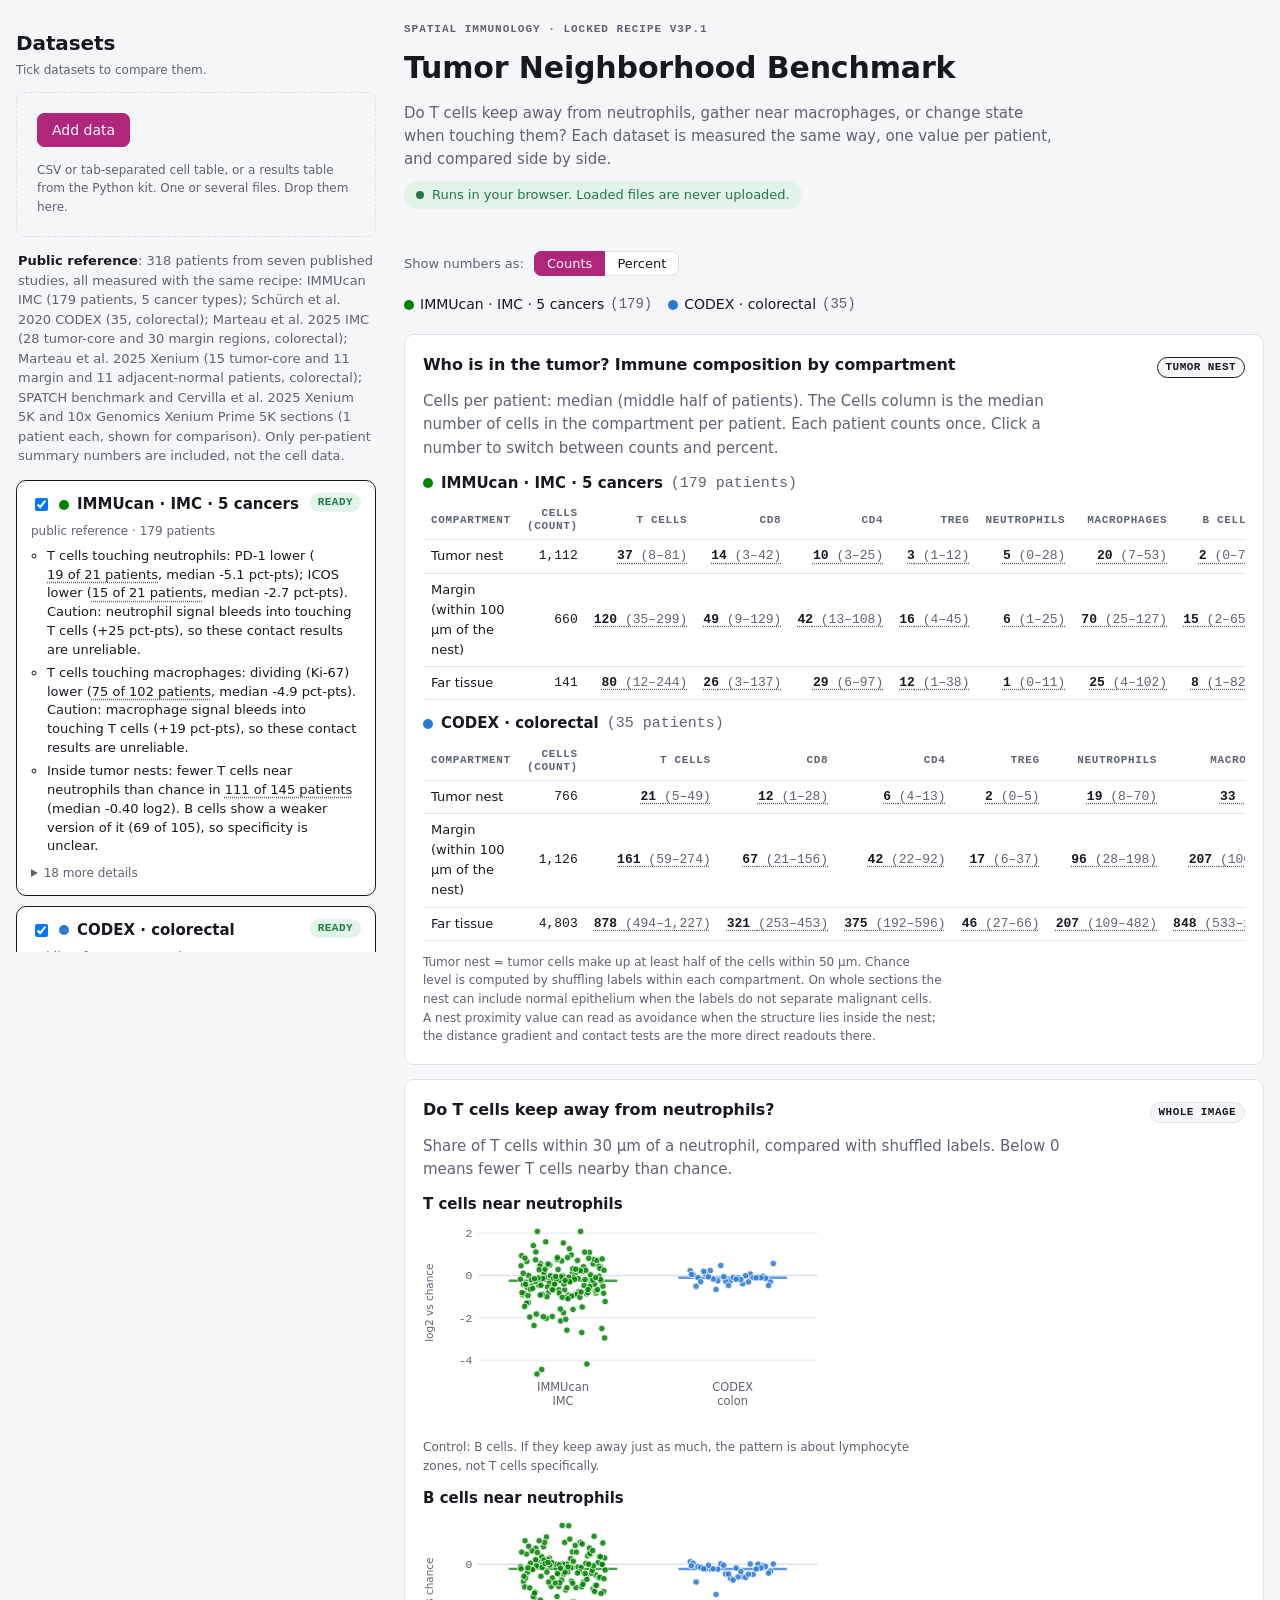
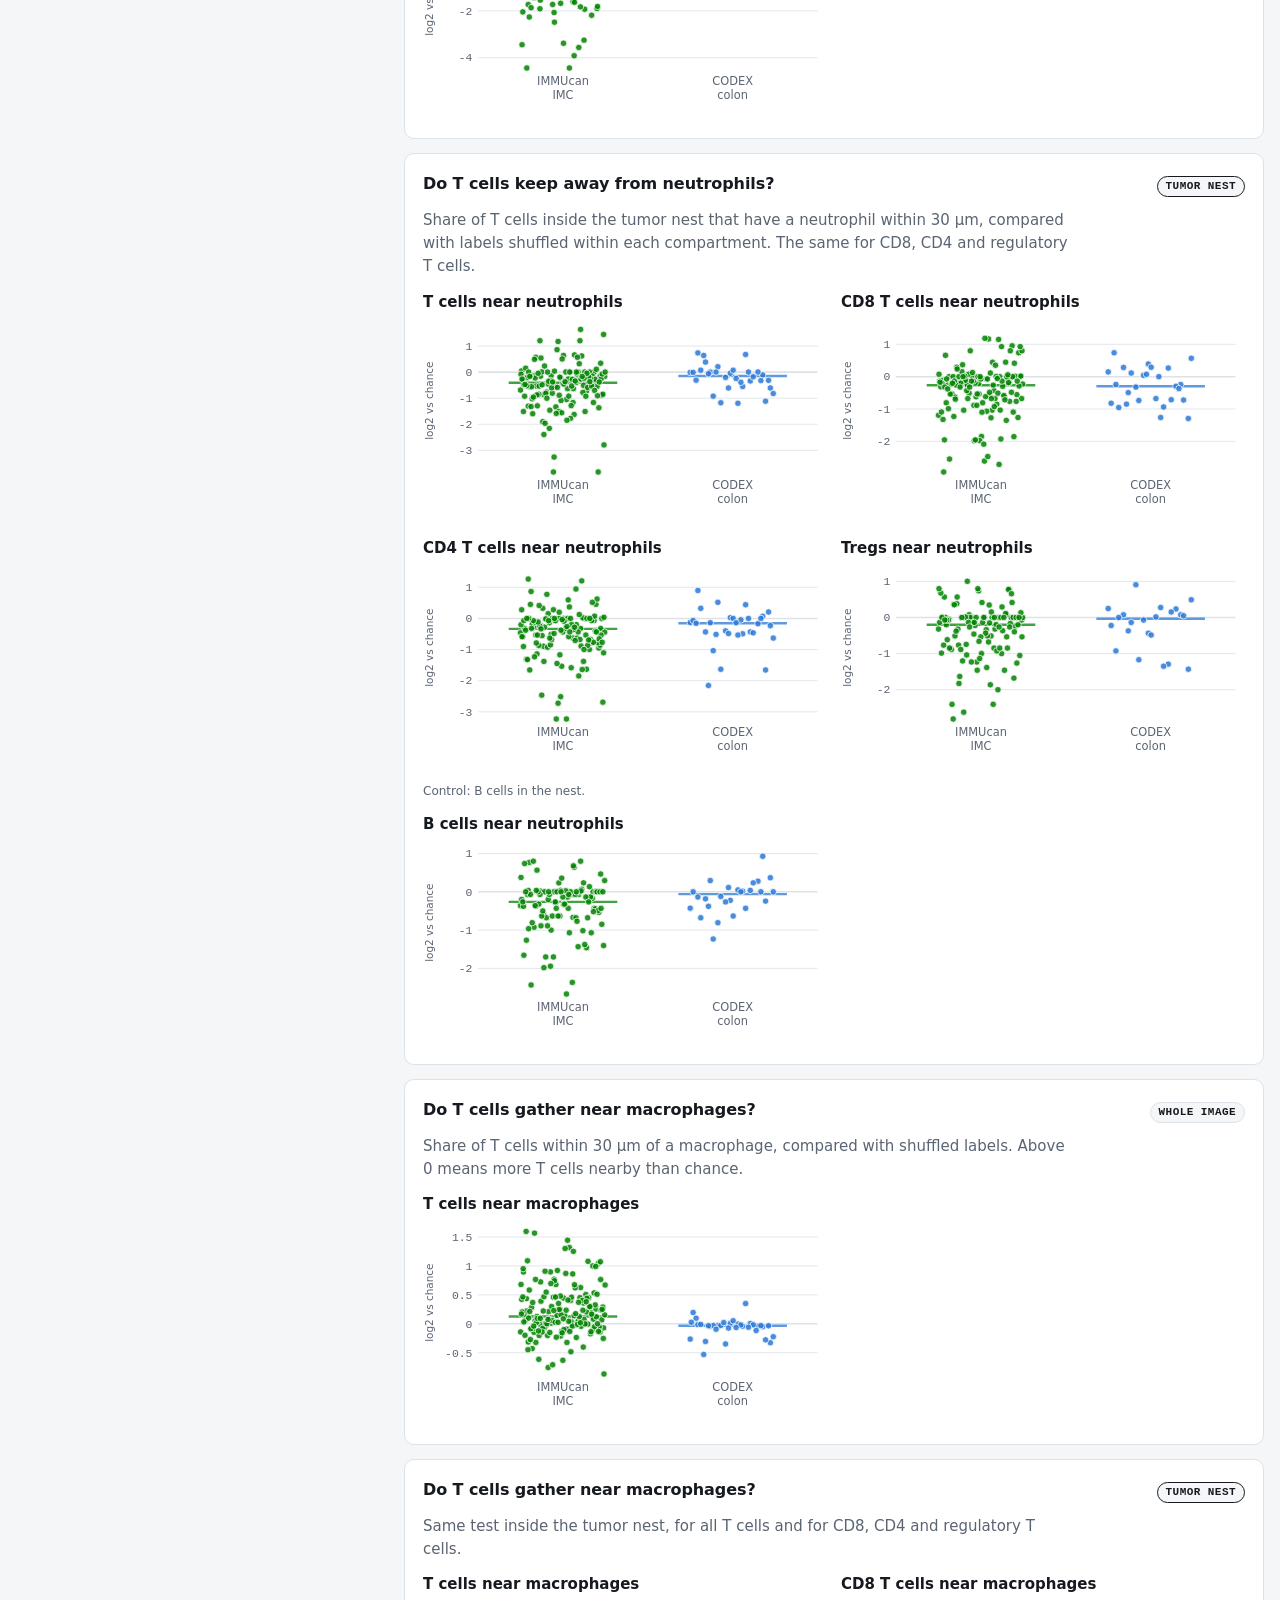
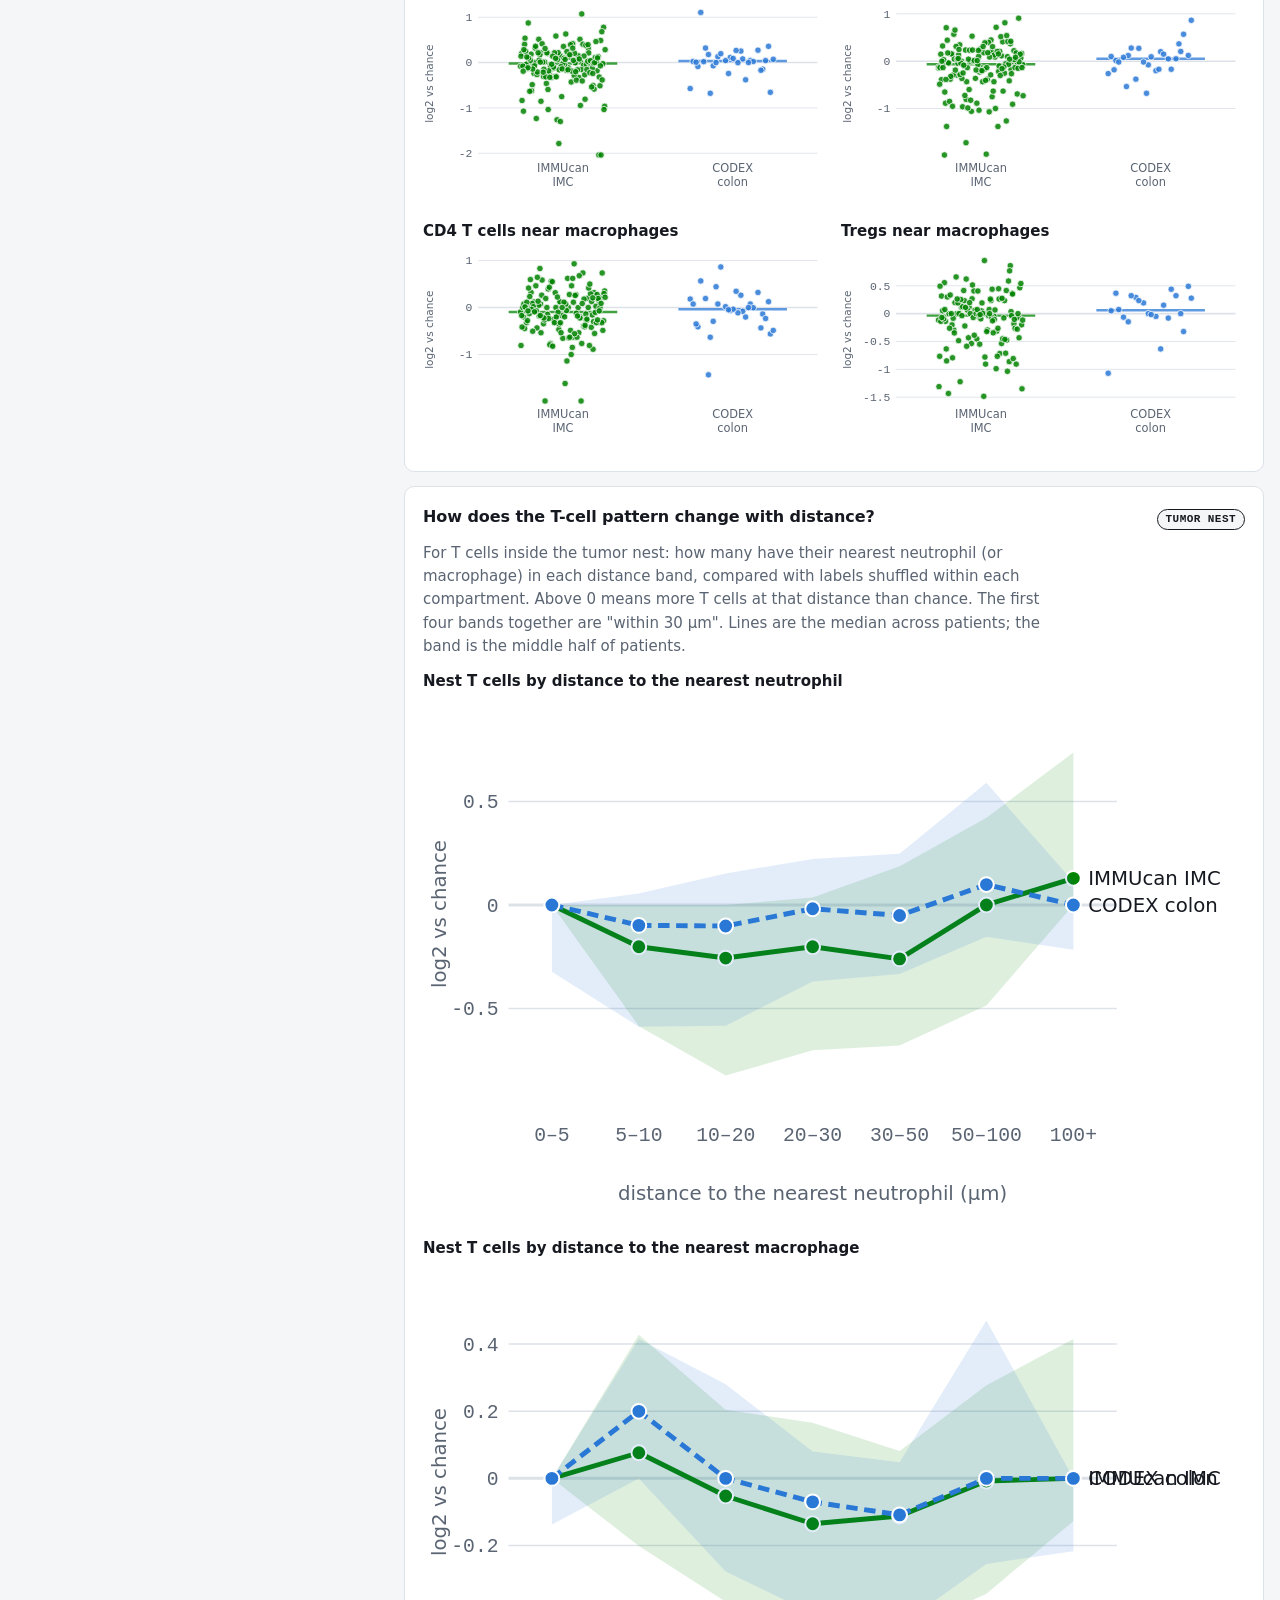
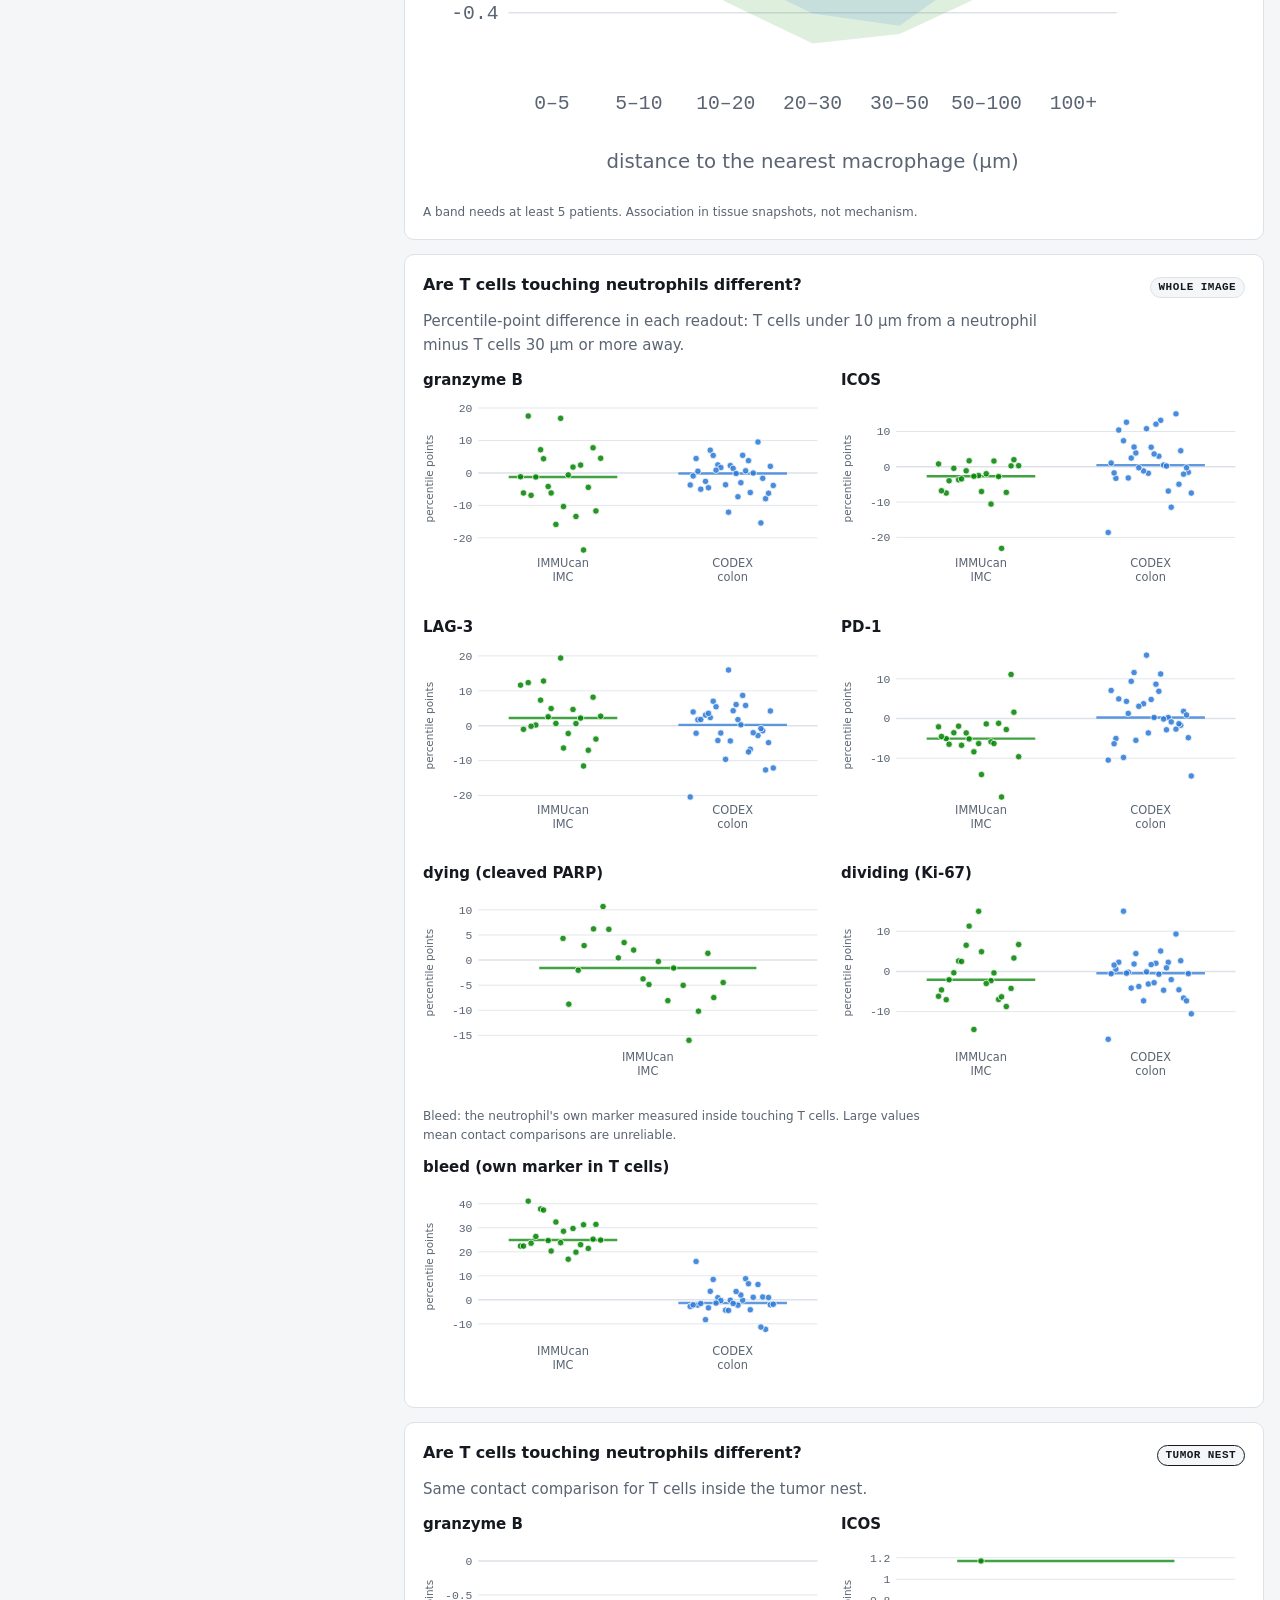
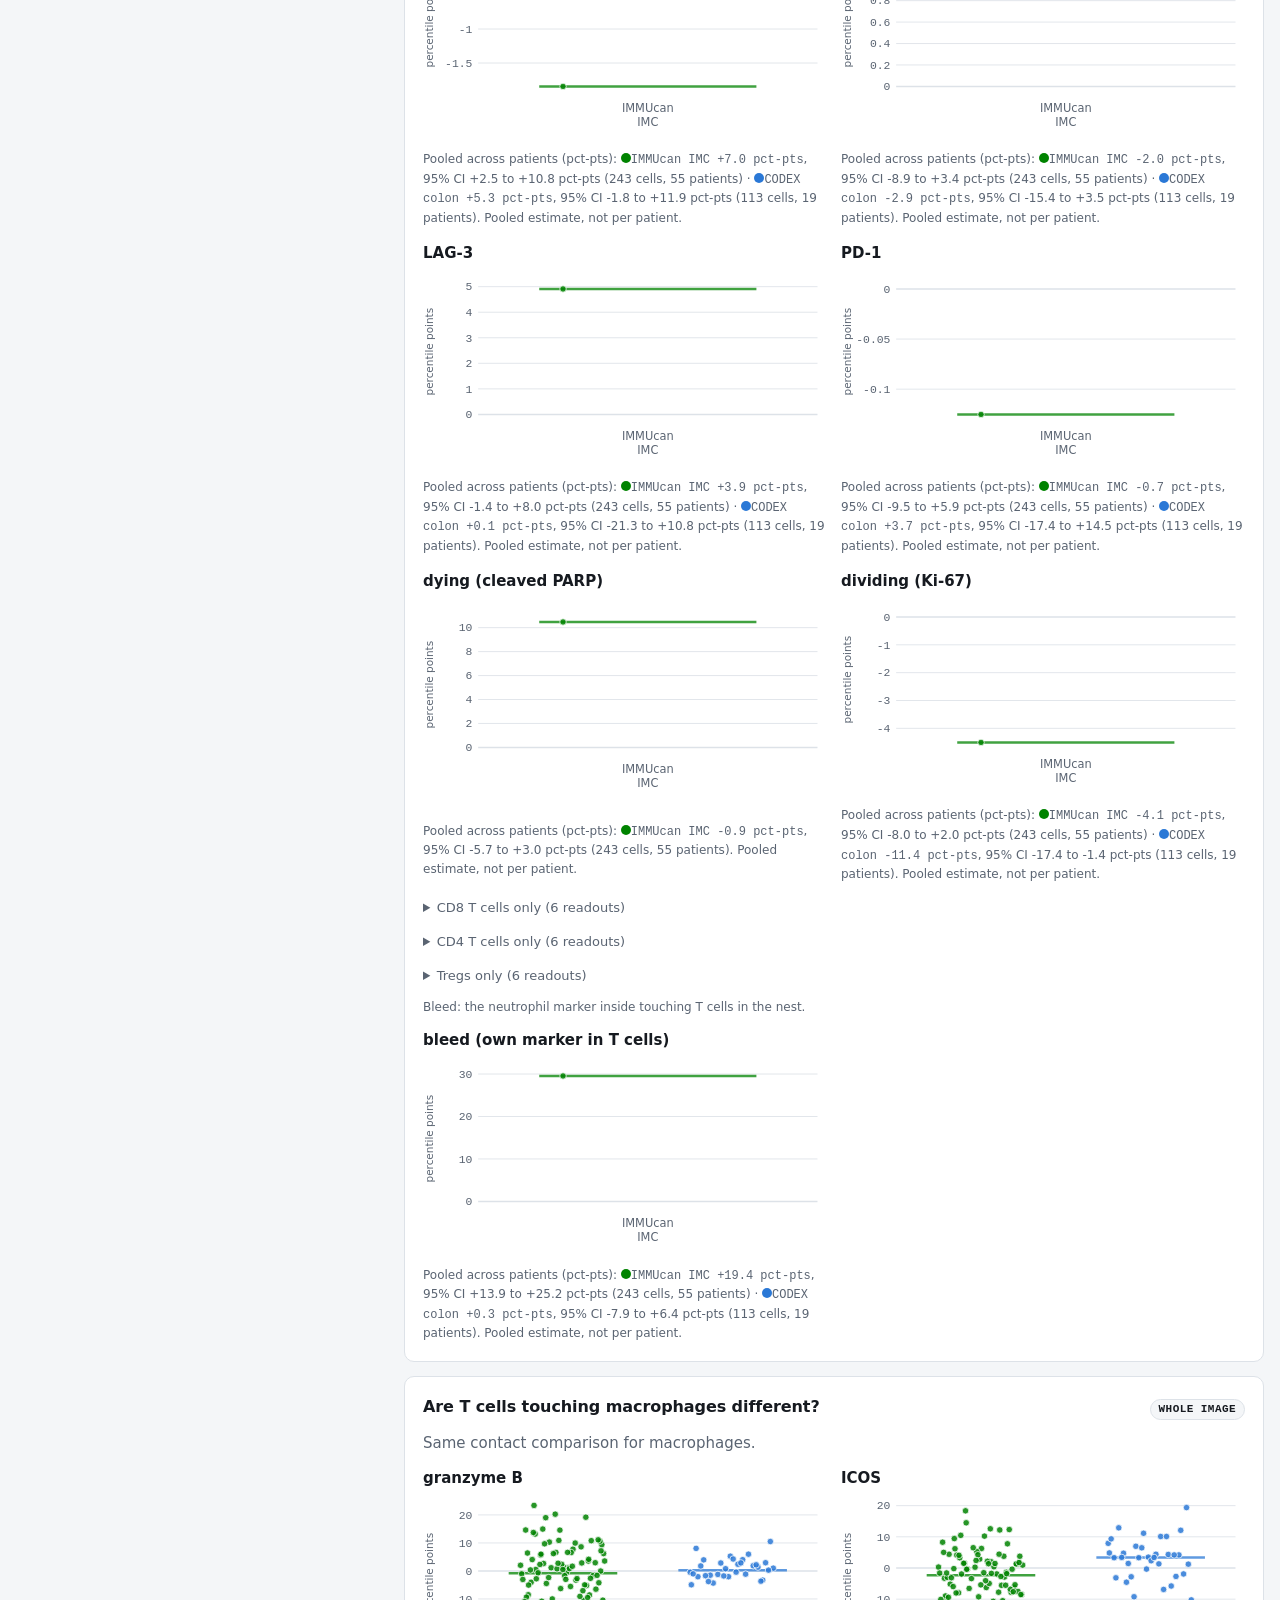
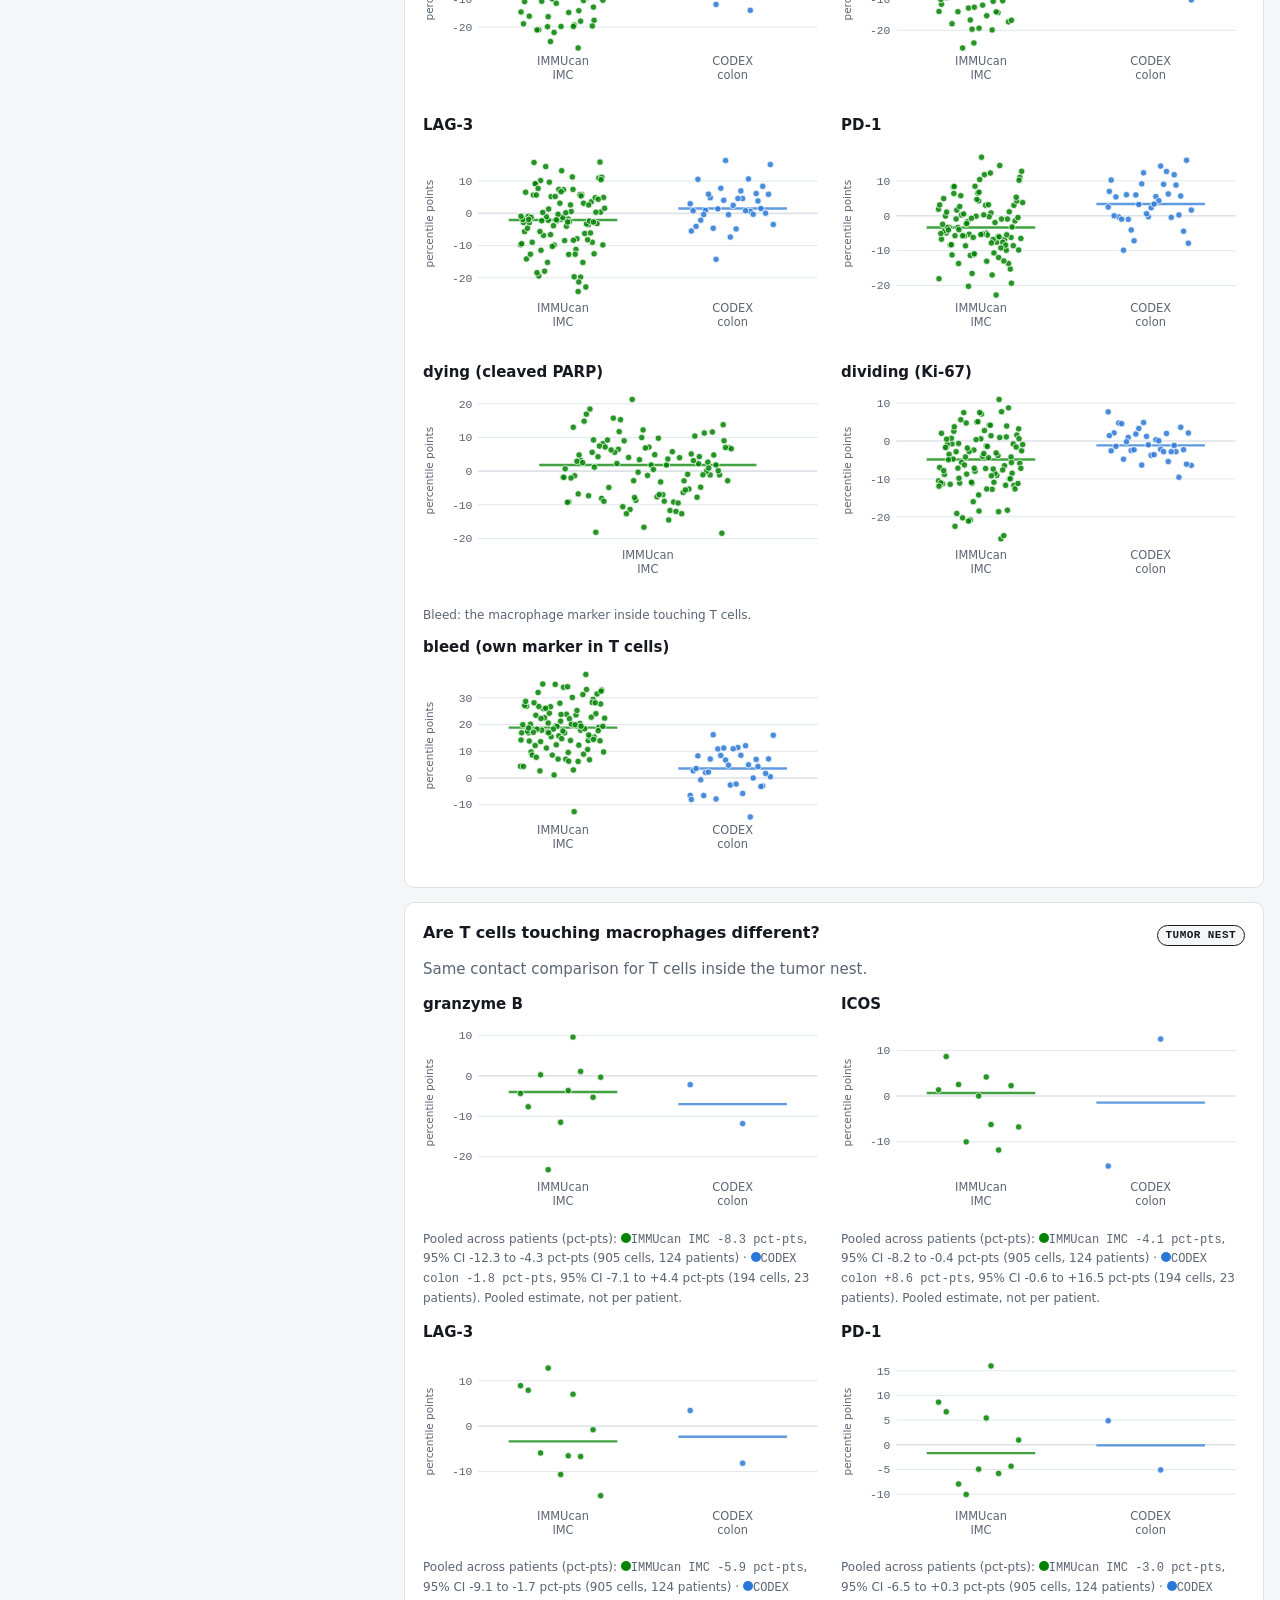
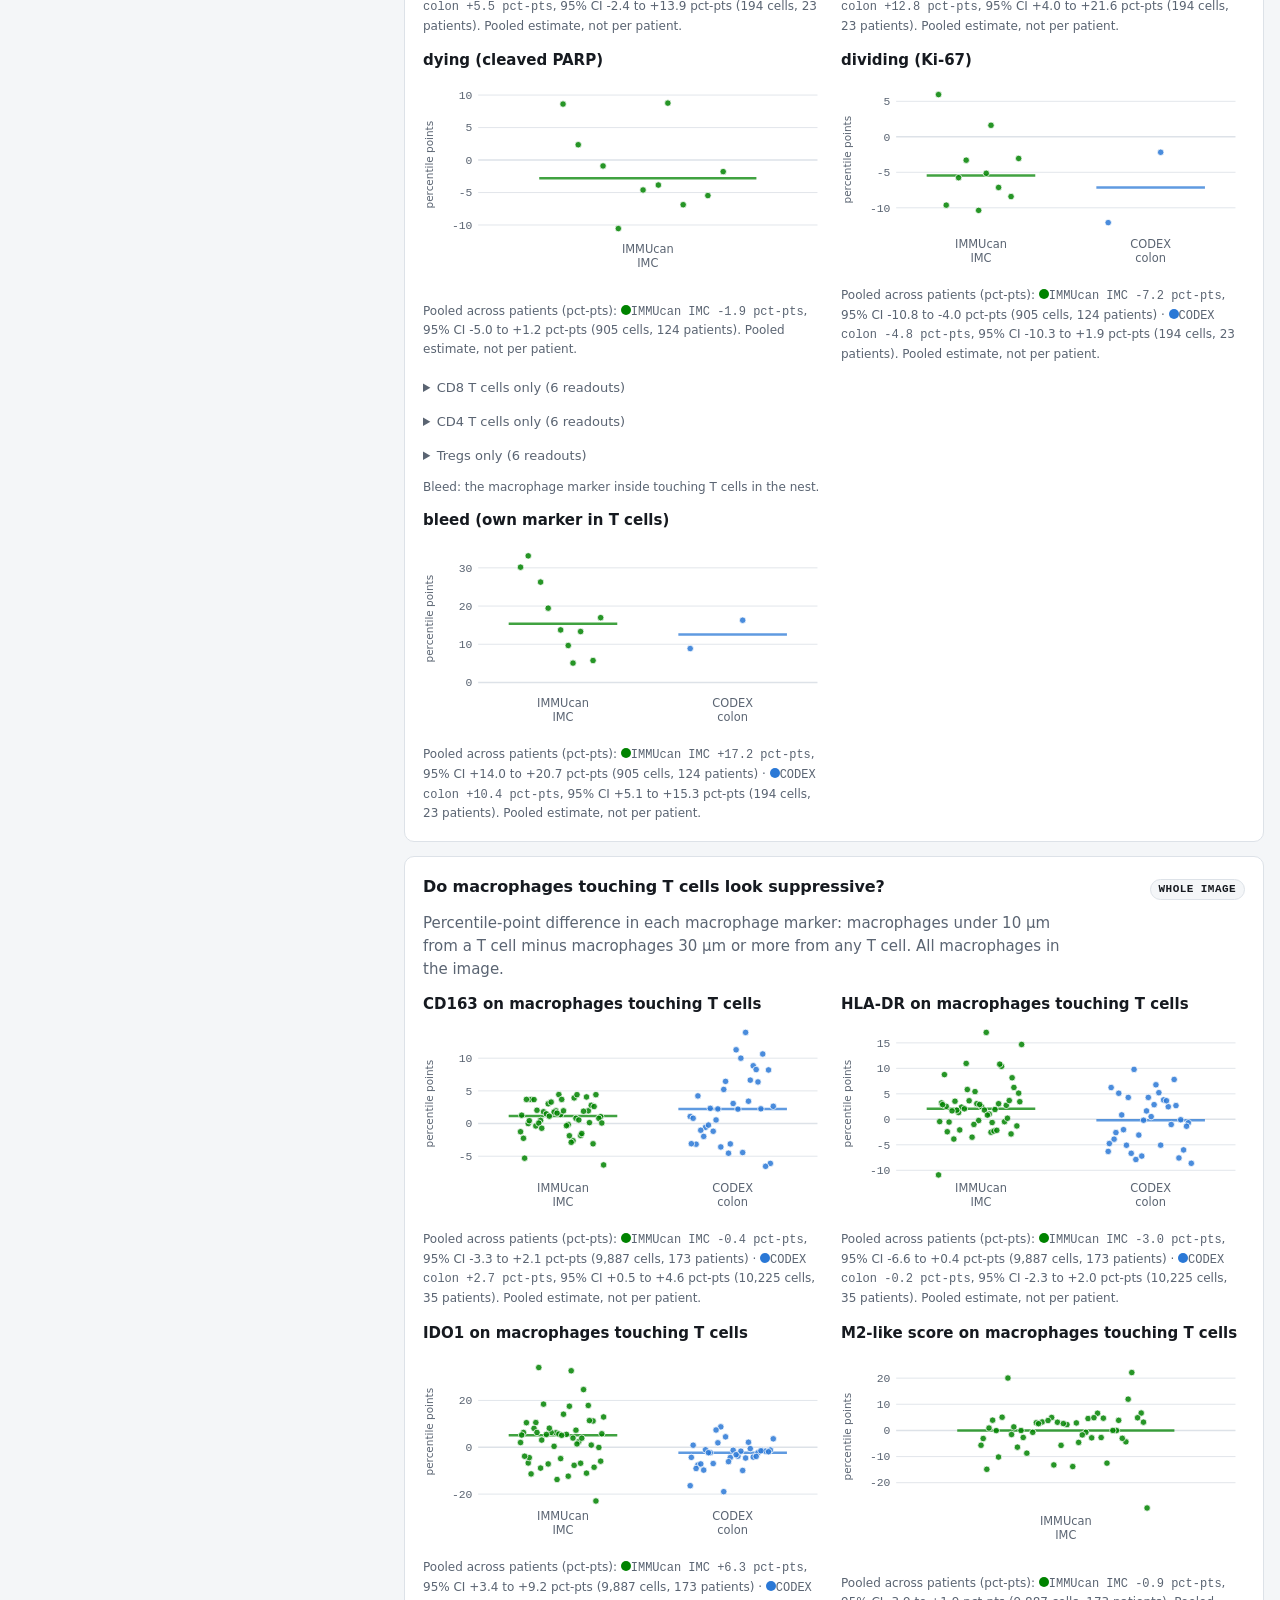
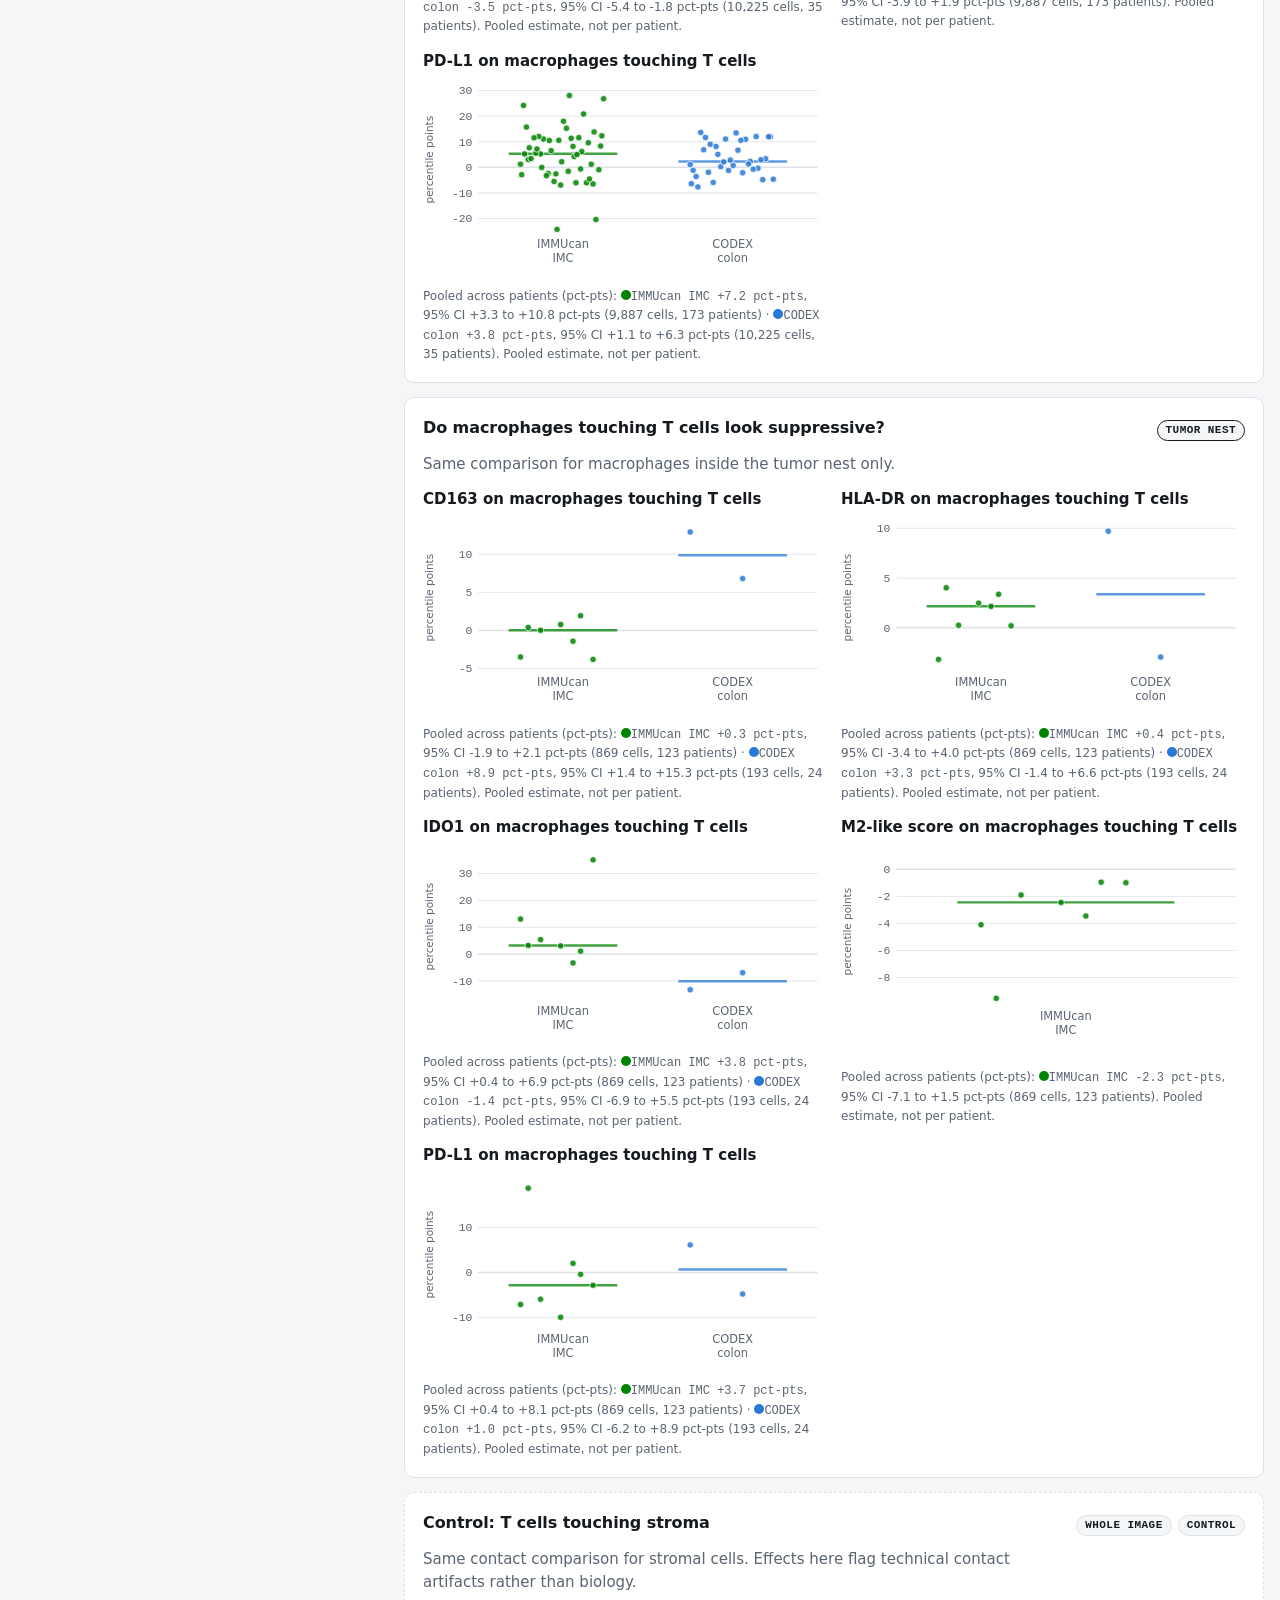
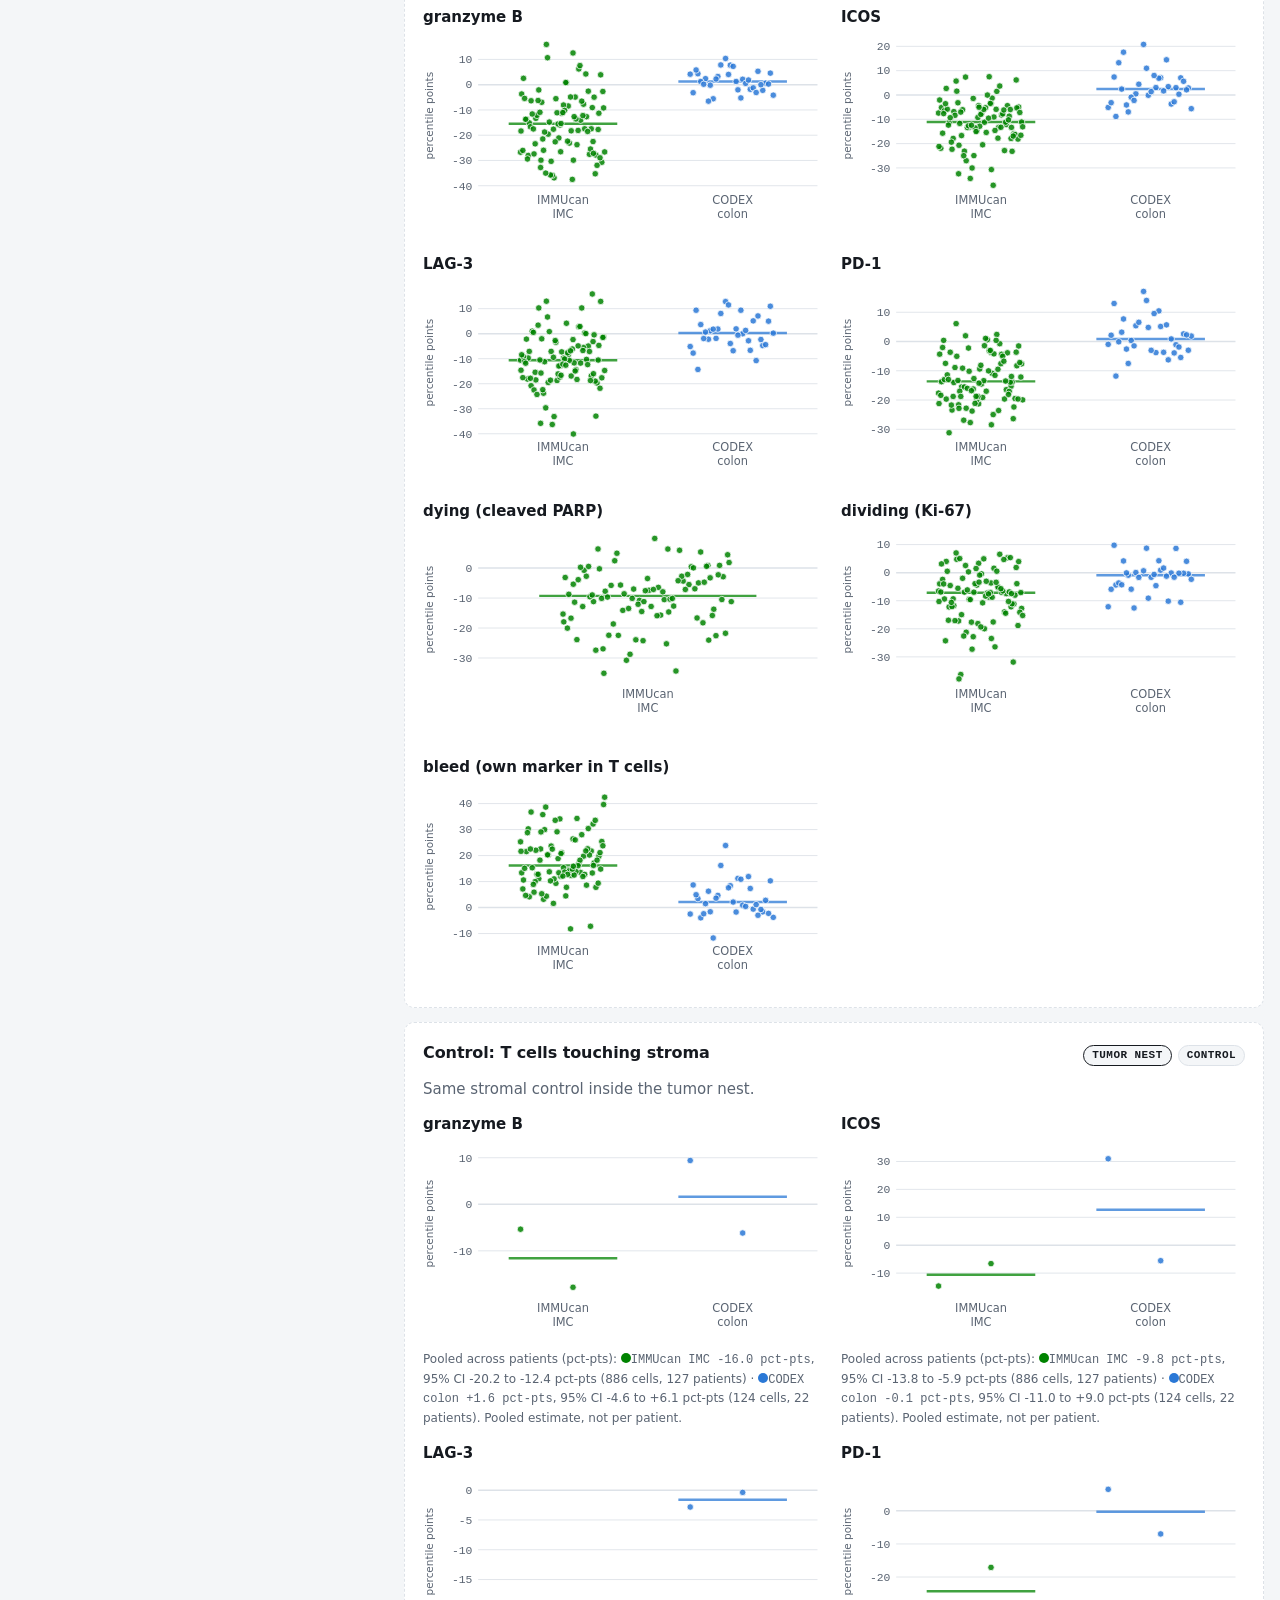
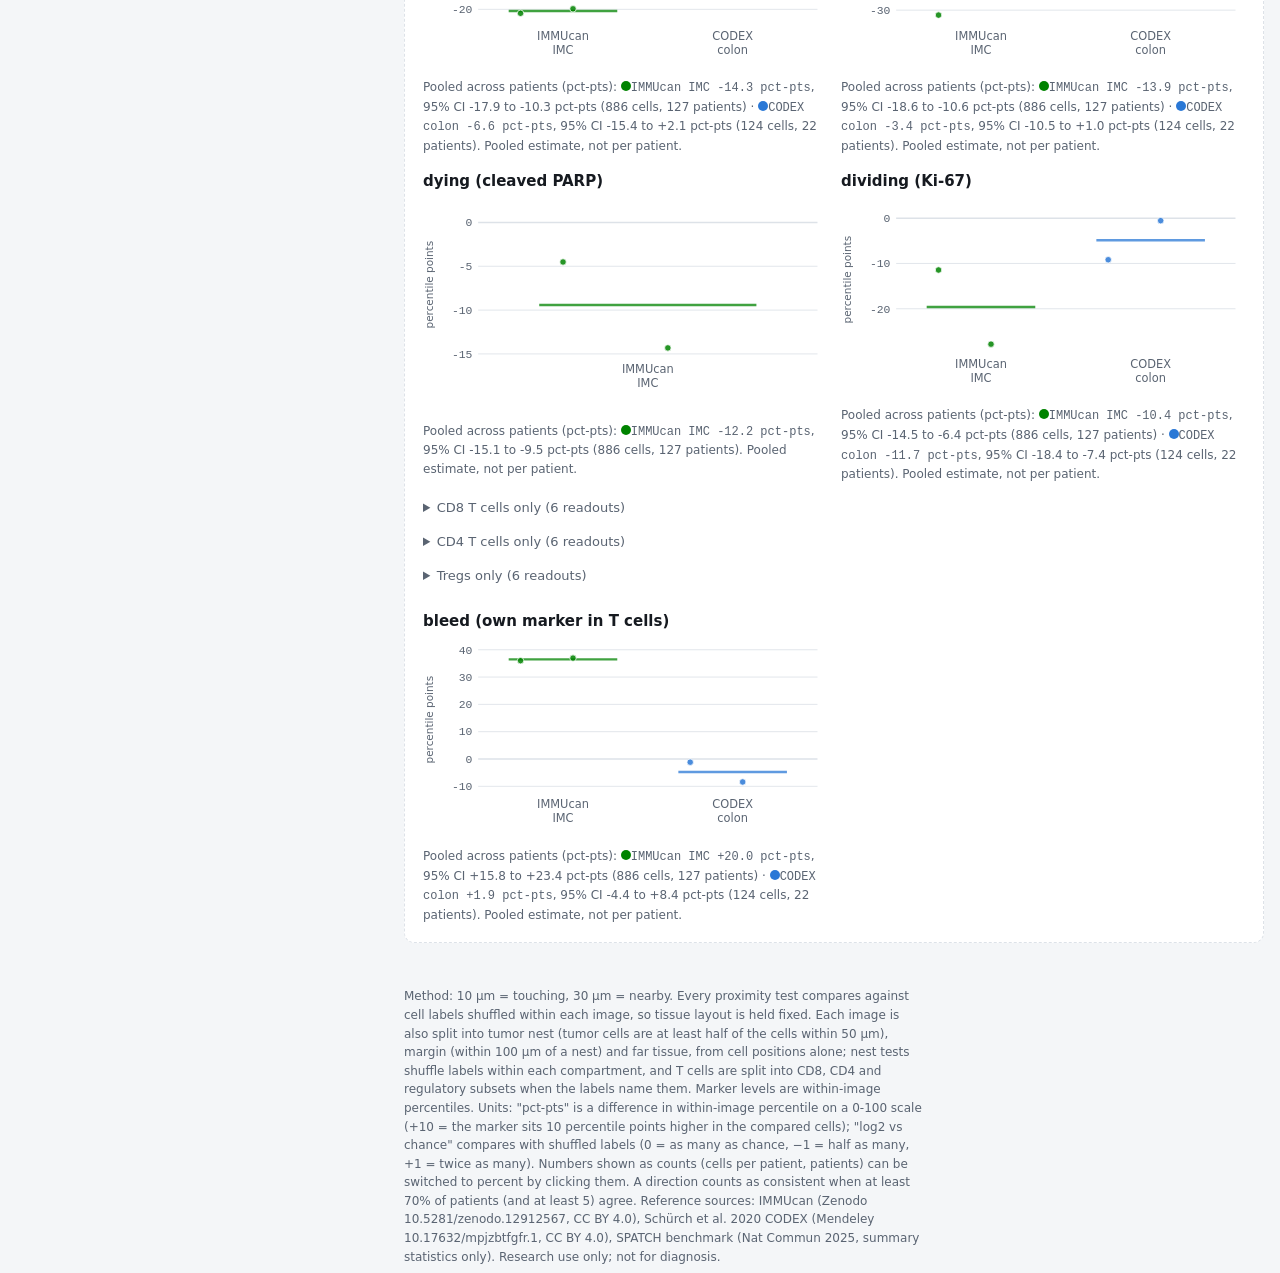
==== commit 5b275c7d: "App: units on every number; counts by default with a click-to-toggle percent view Co-Authored-By: Cl" ====
--- a/docs/index.html
+++ b/docs/index.html
@@ -171,6 +171,16 @@
 .claim details { margin-top: 2px; }
 .claim details .plots { margin-top: 10px; }
 .comptable td.num { white-space: nowrap; }
+
+.modebar { display: flex; gap: 10px; align-items: center; font-size: 13px; }
+.seg { display: inline-flex; }
+.seg button { font-size: 13px; padding: 5px 12px; border-radius: 0; }
+.seg button:first-child { border-radius: 7px 0 0 7px; }
+.seg button:last-child { border-radius: 0 7px 7px 0; border-left: 0; }
+.seg button[aria-pressed="true"] { background: var(--accent); border-color: var(--accent); color: #fff; }
+button.tog { font: inherit; color: inherit; background: none; border: 0; padding: 0; border-radius: 2px; text-align: inherit; cursor: pointer;
+  text-decoration: underline dotted var(--muted); text-underline-offset: 3px; }
+button.tog:hover { background: var(--accent-soft); }
 </style></head><body><div class="app">
   <aside class="panel" aria-label="Datasets">
     <div class="panel-head">
@@ -191,10 +201,11 @@
       <p class="muted">Do T cells keep away from neutrophils, gather near macrophages, or change state when touching them? Each dataset is measured the same way, one value per patient, and compared side by side.</p>
       <span class="privacy">Runs in your browser. Loaded files are never uploaded.</span>
     </header>
+    <div class="modebar" id="modebar"></div>
     <div class="legend" id="legend"></div>
     <div class="claims" id="claims"></div>
     <div id="details"></div>
-    <p class="hint method">Method: 10 µm = touching, 30 µm = nearby. Every proximity test compares against cell labels shuffled within each image, so tissue layout is held fixed. Each image is also split into tumor nest (tumor cells are at least half of the cells within 50 µm), margin (within 100 µm of a nest) and far tissue, from cell positions alone; nest tests shuffle labels within each compartment, and T cells are split into CD8, CD4 and regulatory subsets when the labels name them. Marker levels are within-image percentiles. A direction counts as consistent when at least 70% of patients (and at least 5) agree. Reference sources: IMMUcan (Zenodo 10.5281/zenodo.12912567, CC BY 4.0), Schürch et al. 2020 CODEX (Mendeley 10.17632/mpjzbtfgfr.1, CC BY 4.0), SPATCH benchmark (Nat Commun 2025, summary statistics only). Research use only; not for diagnosis.</p>
+    <p class="hint method">Method: 10 µm = touching, 30 µm = nearby. Every proximity test compares against cell labels shuffled within each image, so tissue layout is held fixed. Each image is also split into tumor nest (tumor cells are at least half of the cells within 50 µm), margin (within 100 µm of a nest) and far tissue, from cell positions alone; nest tests shuffle labels within each compartment, and T cells are split into CD8, CD4 and regulatory subsets when the labels name them. Marker levels are within-image percentiles. Units: "pct-pts" is a difference in within-image percentile on a 0-100 scale (+10 = the marker sits 10 percentile points higher in the compared cells); "log2 vs chance" compares with shuffled labels (0 = as many as chance, −1 = half as many, +1 = twice as many). Numbers shown as counts (cells per patient, patients) can be switched to percent by clicking them. A direction counts as consistent when at least 70% of patients (and at least 5) agree. Reference sources: IMMUcan (Zenodo 10.5281/zenodo.12912567, CC BY 4.0), Schürch et al. 2020 CODEX (Mendeley 10.17632/mpjzbtfgfr.1, CC BY 4.0), SPATCH benchmark (Nat Commun 2025, summary statistics only). Research use only; not for diagnosis.</p>
   </main>
 </div>
 
@@ -1511,6 +1522,15 @@
   const hasKey = (rows, k) => rows.some((r) => k in r);
   const pctText = (v) => (v >= 10 ? String(Math.round(v)) : v.toFixed(1)) + "%";
 
+  // Per-patient cell counts for one compartment c ("nest" | "margin" | "far") and group k ("T", "neut", ...):
+  // percent x cells / 100, for the patients that have both numbers. Counts are what the table and the nest sentence show by default.
+  function perPatientCounts(rows, c, k) {
+    const out = [];
+    for (const r of rows) { const p = finite(r[`comp_${c}_pct_${k}`]), n = finite(r[`comp_${c}_cells`]); if (p !== null && n !== null) out.push((p * n) / 100); }
+    return out;
+  }
+  const countText = (v) => Math.round(v).toLocaleString("en-US");   // cells are whole numbers
+
   // ---- pooled estimate for the sparse contact tests (recipe v3p.1; src/bio/pooled.py is the Python twin) ----
   // Same generators as web/recipe.js and src/bio/prng.py (tests/test_validation.js checks they stay identical).
   function fnv1a(s) {
@@ -1684,7 +1704,17 @@
       const parts = [`${pctText(med("comp_nest_pct_T"))} T cells${subs.length ? ` (${subs.join(", ")})` : ""}`];
       if (vals(rows, "comp_nest_pct_neut").length >= MIN_N) parts.push(`${pctText(med("comp_nest_pct_neut"))} neutrophils`);
       if (vals(rows, "comp_nest_pct_mac").length >= MIN_N) parts.push(`${pctText(med("comp_nest_pct_mac"))} macrophages`);
-      out.push({ key: "compNest", status: "info", text: `Tumor nest: median ${parts.join(", ")}.` });
+      const cmed = (k) => median(perPatientCounts(rows, "nest", k)), cn = (k) => perPatientCounts(rows, "nest", k).length >= MIN_N;
+      let textCount;
+      if (cn("T")) {
+        const csubs = SUBS.filter((s) => cn(s)).map((s) => `${s} ${countText(cmed(s))}`);
+        const cparts = [`${countText(cmed("T"))} T cells${csubs.length ? ` (${csubs.join(", ")})` : ""}`];
+        if (cn("neut")) cparts.push(`${countText(cmed("neut"))} neutrophils`);
+        if (cn("mac")) cparts.push(`${countText(cmed("mac"))} macrophages`);
+        textCount = `Tumor nest: median ${cparts.join(", ")} per patient.`;
+      }
+      const text = `Tumor nest: median ${parts.join(", ")}.`;
+      out.push({ key: "compNest", status: "info", text, textPct: text, ...(textCount ? { textCount } : {}) });
     }
     out.push(...nestContact(rows, "neut", "neutrophils", "neutrophil"), ...nestContact(rows, "mac", "macrophages", "macrophage"));
     for (const [src, partner] of [["neut", "neutrophil"], ["mac", "macrophage"]]) {
@@ -1783,12 +1813,25 @@
       const parts = [`${pctText(t)} T cells`], nu = one("comp_nest_pct_neut"), ma = one("comp_nest_pct_mac"), mT = one("comp_margin_pct_T");
       if (nu !== null) parts.push(`${pctText(nu)} neutrophils`); if (ma !== null) parts.push(`${pctText(ma)} macrophages`);
       const nn = one("comp_nest_cells"), size = nn !== null ? ` (${Math.round(nn).toLocaleString("en-US")} cells)` : "";
-      out.push({ key: "compNest", status: "info", text: nn !== null && nn < 200 ? `Tumor nest is tiny${size}, so nest results are unreliable (${tag}).` : `Tumor nest${size}: ${parts.join(", ")}${mT !== null ? `; T cells ${pctText(mT)} at the margin` : ""} (${tag}).` });
+      const cnt = (k) => { const p = one(`comp_nest_pct_${k}`); return nn !== null && p !== null ? countText((p * nn) / 100) : null; };
+      const cparts = [`${cnt("T")} T cells`]; if (cnt("neut")) cparts.push(`${cnt("neut")} neutrophils`); if (cnt("mac")) cparts.push(`${cnt("mac")} macrophages`);
+      const ftext = nn !== null && nn < 200 ? `Tumor nest is tiny${size}, so nest results are unreliable (${tag}).` : `Tumor nest${size}: ${parts.join(", ")}${mT !== null ? `; T cells ${pctText(mT)} at the margin` : ""} (${tag}).`;
+      const small = nn !== null && nn < 200;
+      out.push({ key: "compNest", status: "info", text: ftext, ...(!small && nn !== null && cnt("T") ? { textPct: ftext, textCount: `Tumor nest${size}: ${cparts.join(", ")} (${tag}).` } : {}) });
     } else if (!keys.some((k) => /^(comp_|nest_)/.test(k))) out.push({ key: "compartments", status: "info", text: "No tumor nest found in this section, so nest results are not available." });
     return out;
   }
 
   // opts.loaded: the dataset came from the user's own file (explains why compartment results can be missing)
+  // "111 of 145 patients" has a natural percent form, "77% of 145 patients". The count form stays in `text`; the percent form goes in `textPct`.
+  const OF_PATIENTS = /(\d[\d,]*) of (\d[\d,]*) patients/g;
+  function withPercentForms(list) {
+    return list.map((f) => {
+      if (f.textPct || !OF_PATIENTS.test(f.text)) return f;
+      OF_PATIENTS.lastIndex = 0;
+      return { ...f, textPct: f.text.replace(OF_PATIENTS, (_, a, b) => `${Math.round((100 * a.replace(/,/g, "")) / b.replace(/,/g, ""))}% of ${b} patients`) };
+    });
+  }
   function summarize(rows, opts = {}) {
     if (!rows || !rows.length) return [];
     if (rows.length < MIN_N) return fewSummary(rows);
@@ -1803,7 +1846,7 @@
     if ([...keys].some((k) => /^(comp_|nest_|grad_)/.test(k))) out.push(...nestSentences(rows));
     else out.push({ key: "compartments", status: "info", text: opts.results ? "This results table has no compartment results." : opts.loaded ? "No tumor cells were found in this dataset, so compartment results are not available." : "Compartment results not yet computed for this dataset." });
     out.push(...macState(rows, "TmacTouch"), ...macState(rows, "nest_TmacTouch"));
-    return out.filter(Boolean);
+    return withPercentForms(out.filter(Boolean));
   }
 
   // which findings change when the pixel size is 20% smaller or larger (only used when it was estimated)
@@ -1816,7 +1859,7 @@
     return changed;
   }
 
-  const api = { summarize, sensitivity, direction, pooled };
+  const api = { summarize, sensitivity, direction, pooled, perPatientCounts, countText };
   if (typeof module !== "undefined" && module.exports) module.exports = api; else root.Findings = api;
 })(typeof self !== "undefined" ? self : this);
 </script>
@@ -1844,6 +1887,30 @@
   // ---- datasets ----
   const DS = [];  // {id, label, short, kind, status, rows, findings, sens, report, checks, fails, meta, color, n, progress}
   const selected = new Set();
+  // Display mode for numbers that exist as both a count and a percent. One global choice, remembered in the browser when allowed.
+  let mode = "count";
+  try { if (localStorage.getItem("tnb-number-mode") === "percent") mode = "percent"; } catch (e) { /* storage blocked: default stays */ }
+  const TOG_TITLE = () => (mode === "count" ? "Click to show as percent" : "Click to show as count");
+  const tog = (inner) => `<button type="button" class="tog" title="${TOG_TITLE()}">${inner}</button>`;
+  // Wrap the number part of a finding sentence in a toggle: "N of M patients", or the median part of the composition sentence.
+  const togFinding = (f) => {
+    const t = esc(mode === "percent" ? f.textPct || f.text : f.textCount || f.text);
+    if (!f.textPct && !f.textCount) return t;
+    if (f.key === "compNest") return t.replace(/(median .*?)(\.?(?: \(\d+ patients?, [^)]*\))?\.?)$/, (_, a, b) => tog(a) + b);
+    return t.replace(/(\d[\d,]*(?: of |% of )\d[\d,]* patients)/g, (m) => tog(m));
+  };
+  function setMode(m, refocus) {
+    mode = m;
+    try { localStorage.setItem("tnb-number-mode", m); } catch (e) { /* ignore */ }
+    render();
+    if (refocus !== undefined) { const b = document.querySelectorAll(".tog")[refocus]; if (b) b.focus(); }
+  }
+  document.addEventListener("click", (e) => {
+    const t = e.target.closest && e.target.closest(".tog");
+    if (t) { const idx = [...document.querySelectorAll(".tog")].indexOf(t); setMode(mode === "count" ? "percent" : "count", idx); return; }
+    const seg = e.target.closest && e.target.closest("[data-mode]");
+    if (seg && seg.dataset.mode !== mode) setMode(seg.dataset.mode);
+  });
   for (const d of REF.datasets) {
     const rows = d.data.map((v) => { const r = { dataset: d.id }; d.cols.forEach((c, i) => { r[c] = v[i]; }); return r; });  // columnar in the page, row objects here
     DS.push({ id: d.id, label: d.label, short: d.short, kind: "public", status: "ready", rows, n: d.n, findings: Findings.summarize(rows), color: `var(${DS_COLOR[d.id] || "--ref"})` });
@@ -2083,7 +2150,7 @@
       else if (d.status === "failed") body = `<ul class="fails">${(d.fails || []).slice(0, 3).map((f) => `<li><b>${esc(f.title)}</b>${f.fix ? `<br><span class="hint">${esc(f.fix)}</span>` : ""}</li>`).join("")}</ul>`;
       else if (d.findings.every((f) => f.status === "na" || f.key === "compartments")) body = `<p class="hint">${d.n < 5 ? `Only ${d.n} patient${d.n === 1 ? "" : "s"}: shown in the charts, too few for summary findings.` : "No summary findings for this dataset."}</p>`;
       else {
-        const li = (f) => `<li class="f-${f.status}">${esc(f.text)}${d.sens && d.sens.has(f.key) ? ' <span class="chip warn">depends on estimated pixel size</span>' : ""}</li>`;
+        const li = (f) => `<li class="f-${f.status}">${togFinding(f)}${d.sens && d.sens.has(f.key) ? ' <span class="chip warn">depends on estimated pixel size</span>' : ""}</li>`;
         const shown = d.findings.filter((f) => f.status !== "na");
         let top = shown.filter((f) => HIGHLIGHT.has(f.status)).slice(0, 3); if (!top.length) top = shown.slice(0, 2);
         const rest = shown.filter((f) => !top.includes(f));
@@ -2159,17 +2226,20 @@
     const out = []; for (let t = Math.ceil(lo / step) * step; t <= hi + 1e-9; t += step) out.push(+t.toFixed(10));
     return out;
   }
+  const metricUnitAxis = (m) => (m.endsWith("_log2") ? "log2 vs chance" : "percentile points");
+  const metricUnit = (m) => (m.endsWith("_log2") ? "log2" : "pct-pts");
   function strip(m, sets) {
     const cols = sets.map((d) => [d, vals(d.rows, m)]).filter(([, v]) => v.length);
     if (!cols.length) return "";
     const all = cols.flatMap(([, v]) => v).concat([0]);
     let lo = quant(all, 0.01), hi = quant(all, 0.99); if (hi - lo < 1e-9) { lo -= 1; hi += 1; }
     const pad = (hi - lo) * 0.08; lo -= pad; hi += pad;
-    const W = 425, H = 212, L = 50, R = 10, T = 12, B = 50, cw = (W - L - R) / cols.length;  // 25% larger than before
+    const W = 425, H = 212, L = 58, R = 10, T = 12, B = 50, cw = (W - L - R) / cols.length;  // 25% larger than before
     const y = (v) => T + (H - T - B) * (1 - (Math.min(Math.max(v, lo), hi) - lo) / (hi - lo));
     let svg = `<svg viewBox="0 0 ${W} ${H}" role="img" aria-label="${esc(metricLabel(m))}">`;
     for (const t of niceTicks(lo, hi, 4)) svg += `<line x1="${L}" x2="${W - R}" y1="${y(t)}" y2="${y(t)}" stroke="var(--line)" stroke-width="${t === 0 ? 1.6 : 0.9}"/>` +
       `<text x="${L - 6}" y="${y(t) + 4}" text-anchor="end" font-size="12" fill="var(--muted)" font-family="var(--f-data)">${t}</text>`;
+    svg += `<text transform="translate(11 ${(T + H - B) / 2}) rotate(-90)" text-anchor="middle" font-size="11" fill="var(--muted)" font-family="var(--f-body)">${esc(metricUnitAxis(m))}</text>`;
     cols.forEach(([d, v], i) => {  // median line first, so the patient dots sit on top of it
       const cx = L + cw * (i + 0.5), loaded = d.kind !== "public";
       const md = quant(v, 0.5);
@@ -2191,7 +2261,7 @@
       if (v.length && v.length < 5) { cls = "warn"; txt = `only ${v.length} patient${v.length > 1 ? "s" : ""}`; }
       else if (v.length && pub.length < 5) txt = anyPublic ? "public reference not yet computed for this measure" : "no public counterpart selected";
       else if (v.length) { const md = quant(v, 0.5), lo = quant(pub, 0.1), hi = quant(pub, 0.9); [cls, txt] = md < lo ? ["fail", "below public range"] : md > hi ? ["fail", "above public range"] : ["pass", "within public range"]; }
-      return `<span class="vd"><i class="swatch" style="background:${d.color}"></i>${esc(d.short)}: <span class="chip ${cls}">${esc(txt)}</span> <span class="num muted">median ${fmt(quant(v, 0.5))}</span></span>`;
+      return `<span class="vd"><i class="swatch" style="background:${d.color}"></i>${esc(d.short)}: <span class="chip ${cls}">${esc(txt)}</span> <span class="num muted">median ${fmt(quant(v, 0.5))} ${metricUnit(m)}</span></span>`;
     }).join("");
   }
   // Pooled estimate under the sparse nest contact charts (recipe v3p.1): shown only for datasets that carry the pooled sums.
@@ -2209,9 +2279,9 @@
       if (!p || p.n_near < 1) continue;
       const cnt = `${p.n_near.toLocaleString("en-US")} cells, ${p.patients} patient${p.patients === 1 ? "" : "s"}`, dot = `<i class="swatch" style="background:${d.color}"></i>${esc(d.short)}`;
       if (p.n_near < POOL_MIN_CELLS || p.patients < 5 || !Number.isFinite(p.diff)) { parts.push(`<span class="num">${dot}</span> <span class="muted">too few to pool (${cnt})</span>`); continue; }
-      const ci = Number.isFinite(p.lo) && Number.isFinite(p.hi) ? `, 95% CI ${fmt(p.lo, 1)} to ${fmt(p.hi, 1)}` : "";
+      const ci = Number.isFinite(p.lo) && Number.isFinite(p.hi) ? `, 95% CI ${fmt(p.lo, 1)} to ${fmt(p.hi, 1)} pct-pts` : "";
       est = true;
-      parts.push(`<span class="num">${dot} ${fmt(p.diff, 1)}</span>${ci} <span class="muted">(${cnt})</span>`);
+      parts.push(`<span class="num">${dot} ${fmt(p.diff, 1)} pct-pts</span>${ci} <span class="muted">(${cnt})</span>`);
     }
     return parts.length ? `<div class="hint pooled">Pooled across patients${est ? " (pct-pts)" : ""}: ${parts.join(" · ")}.${est ? " Pooled estimate, not per patient." : ""}</div>` : "";
   }
@@ -2221,16 +2291,24 @@
   const COMP_NOTE = "Tumor nest = tumor cells make up at least half of the cells within 50 µm. Chance level is computed by shuffling labels within each compartment. " +
     "On whole sections the nest can include normal epithelium when the labels do not separate malignant cells. A nest proximity value can read as avoidance when the structure lies inside the nest; " +
     "the distance gradient and contact tests are the more direct readouts there.";
+  const pctMode = () => mode === "percent";
   const hasComp = (d) => d.rows.some((r) => "comp_nest_cells" in r);
   const fmtPct = (v) => (v >= 10 ? String(Math.round(v)) : v.toFixed(1));
+  const fmtCount = (v) => Math.round(v).toLocaleString("en-US");   // cells are whole numbers
   function compositionTable(d) {
     const COLS = [["T", "T cells"], ["CD8", "CD8"], ["CD4", "CD4"], ["Treg", "Treg"], ["neut", "neutrophils"], ["mac", "macrophages"], ["B", "B cells"]];
     const cols = COLS.filter(([k]) => d.rows.some((r) => `comp_nest_pct_${k}` in r || `comp_margin_pct_${k}` in r || `comp_far_pct_${k}` in r));
-    const head = `<tr><th>compartment</th><th class="num">cells</th>${cols.map(([, n]) => `<th class="num">${esc(n)}</th>`).join("")}</tr>`;
+    const head = `<tr><th>compartment</th><th class="num">Cells (count)</th>${cols.map(([, n]) => `<th class="num">${esc(n)}</th>`).join("")}</tr>`;
+    const pct = mode === "percent";
     const body = [["nest", "Tumor nest"], ["margin", "Margin (within 100 µm of the nest)"], ["far", "Far tissue"]].map(([c, name]) => {
       const cells = vals(d.rows, `comp_${c}_cells`);
-      const tds = cols.map(([k]) => { const v = vals(d.rows, `comp_${c}_pct_${k}`); return v.length ? `<td class="num"><b>${fmtPct(quant(v, 0.5))}</b> <span class="muted">${fmtPct(quant(v, 0.25))}–${fmtPct(quant(v, 0.75))}</span></td>` : '<td class="num muted">—</td>'; });
-      return `<tr><td>${name}</td><td class="num">${cells.length ? Math.round(quant(cells, 0.5)).toLocaleString() : "—"}</td>${tds.join("")}</tr>`;
+      const tds = cols.map(([k]) => {
+        const v = pct ? vals(d.rows, `comp_${c}_pct_${k}`) : Findings.perPatientCounts(d.rows, c, k).filter(Number.isFinite);
+        if (!v.length) return '<td class="num muted">—</td>';
+        const f = pct ? (x) => fmtPct(x) + "%" : fmtCount;
+        return `<td class="num">${tog(`<b>${f(quant(v, 0.5))}</b> <span class="muted">(${f(quant(v, 0.25))}–${f(quant(v, 0.75))})</span>`)}</td>`;
+      });
+      return `<tr><td>${name}</td><td class="num">${cells.length ? Math.round(quant(cells, 0.5)).toLocaleString("en-US") : "—"}</td>${tds.join("")}</tr>`;
     }).join("");
     return `<div class="comptable"><div class="comp-cap"><i class="swatch" style="background:${d.color}"></i><b>${esc(d.label)}</b> <span class="muted num">(${d.n} patients)</span></div>` +
       `<div class="tablewrap"><table>${head}${body}</table></div></div>`;
@@ -2240,7 +2318,7 @@
     if (top && !with_.length) return "";
     if (!top && with_.length) return "";
     return `<article class="claim"><div class="claim-head"><h3>Who is in the tumor? Immune composition by compartment</h3>${SCOPE_CHIP.nest}</div>` +
-      (with_.length ? `<p class="muted">Percent of the cells in each compartment (median across patients, then the middle half of patients). Each patient counts once.</p>${with_.map(compositionTable).join("")}` : "") +
+      (with_.length ? `<p class="muted">${pctMode() ? "% of the cells in that compartment" : "Cells per patient"}: median (middle half of patients). The Cells column is the median number of cells in the compartment per patient. Each patient counts once. Click a number to switch between counts and percent.</p>${with_.map(compositionTable).join("")}` : "") +
       (without.length ? `<ul class="nocomp">${without.map((d) => `<li><i class="swatch" style="background:${d.color}"></i><b>${esc(d.label)}</b>: ${d.kind === "loaded" ? "no tumor cells were found, so compartment results are not available." : d.kind === "results" ? "this results table has no compartment results." : "compartment results not yet computed for this dataset."}</li>`).join("")}</ul>` : "") +
       `<p class="hint">${esc(COMP_NOTE)}</p></article>`;
   }
@@ -2350,7 +2428,11 @@
     if (dl) { const a = document.createElement("a"); a.href = URL.createObjectURL(new Blob([document.getElementById("sum-" + dl).value], { type: "text/csv" })); a.download = "summary.csv"; document.body.appendChild(a); a.click(); a.remove(); }
   });
 
-  function render() { renderPanel(); renderClaims(); renderDetails(); }
+  function renderModebar() {
+    $("#modebar").innerHTML = `<span class="muted">Show numbers as:</span><span class="seg" role="group" aria-label="Show numbers as">` +
+      ["count", "percent"].map((m) => `<button type="button" data-mode="${m}" aria-pressed="${mode === m}">${m === "count" ? "Counts" : "Percent"}</button>`).join("") + "</span>";
+  }
+  function render() { renderModebar(); renderPanel(); renderClaims(); renderDetails(); }
   $("#recipe-version").textContent = REF.recipe;  // the public reference is measured with the same recipe as the page
   render();
 })();
